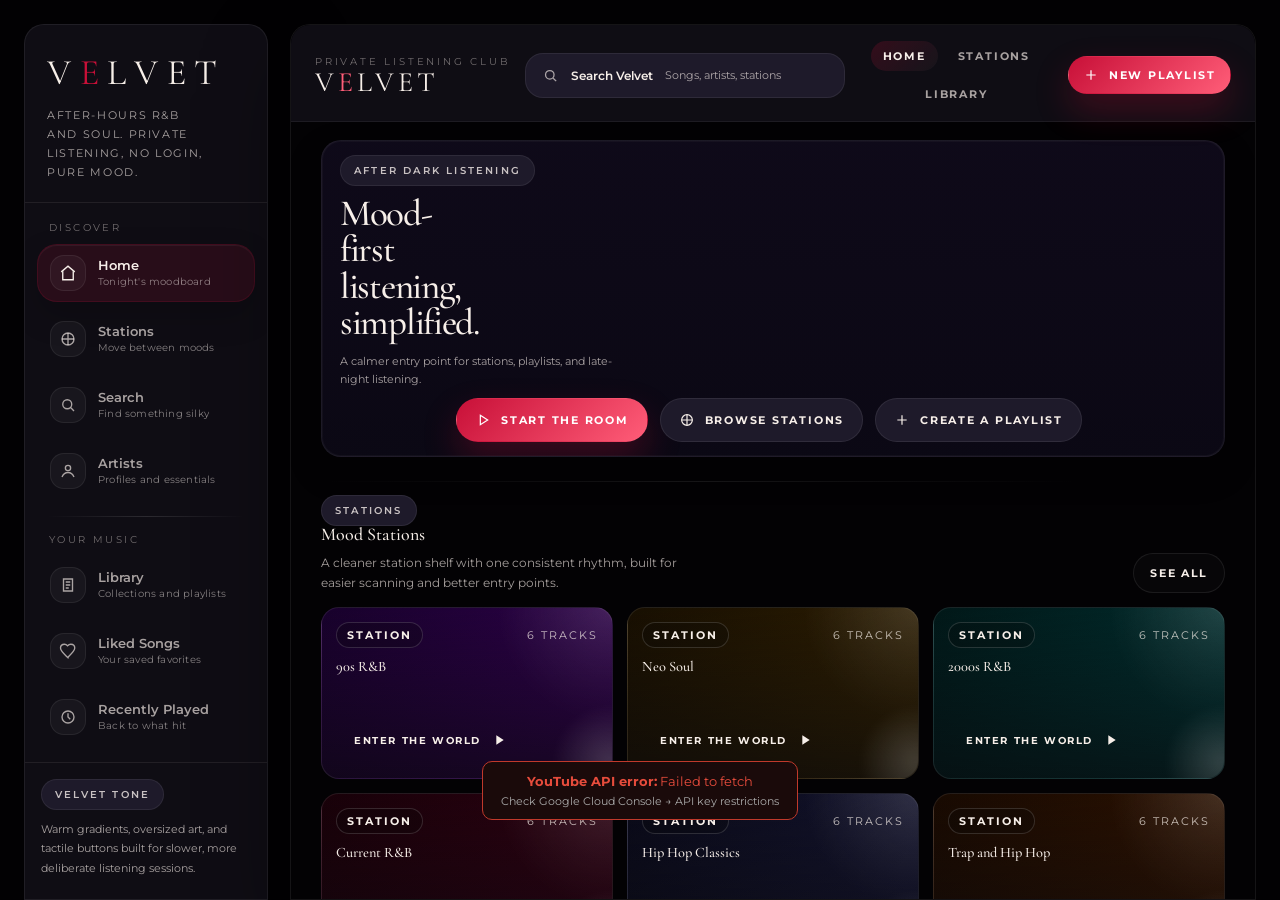
==== index.html @ 9f49ca26 "Update index.html" ====
<!DOCTYPE html>
<html lang="en">
<head>
<meta charset="UTF-8">
<meta name="viewport" content="width=device-width, initial-scale=1.0">
<title>Velvet — Private Listening Club</title>
<meta name="description" content="After-hours R&B and soul streaming. Curated stations, artist profiles, and a full player — no login required.">
<link href="https://fonts.googleapis.com/css2?family=Cormorant+Garamond:wght@400;500;600;700&family=Montserrat:wght@400;500;600;700&display=swap" rel="stylesheet">
<style>
:root{--bg:#060609;--bg2:#11121a;--panel:rgba(17,18,27,.92);--card:rgba(28,27,38,.92);--card2:rgba(255,255,255,.04);--accent:#ff5e7f;--accent2:#ef315e;--warm:#ffb46c;--text:#faf2ee;--muted:rgba(250,242,238,.66);--line:rgba(250,242,238,.1);--line2:rgba(250,242,238,.06);--tint:rgba(255,94,127,.14);--shadow:0 24px 80px rgba(0,0,0,.34);--glow:0 24px 70px rgba(239,49,94,.18)}
*{box-sizing:border-box;margin:0;padding:0}html,body{height:100%}button,input{font:inherit}
body{min-height:100vh;overflow:hidden;background:radial-gradient(circle at left top,rgba(255,94,127,.18),transparent 26%),radial-gradient(circle at 82% 2%,rgba(255,180,108,.16),transparent 24%),linear-gradient(180deg,#060609 0%,#0b0c12 55%,#07070a 100%);color:var(--text);font-family:"Montserrat",sans-serif;display:flex;flex-direction:column}
body:before{content:"";position:fixed;inset:0;pointer-events:none;background:linear-gradient(120deg,rgba(255,255,255,.015),transparent 35%),radial-gradient(circle at 20% 30%,rgba(255,255,255,.035),transparent 35%);opacity:.7}
.shell{display:flex;flex:1;min-height:0;gap:18px;padding:18px 18px 0}
.sidebar,.main{border:1px solid var(--line);box-shadow:var(--shadow);backdrop-filter:blur(20px)}
.sidebar{width:284px;min-width:284px;border-radius:28px 28px 0 0;background:linear-gradient(180deg,rgba(18,18,28,.96),rgba(10,10,16,.9));display:flex;flex-direction:column;overflow:hidden}
.brand{padding:26px 24px 20px;border-bottom:1px solid var(--line)}.brand-mark{font-family:"Cormorant Garamond",serif;font-size:38px;letter-spacing:.24em}.brand-mark span{color:var(--accent)}.brand-note{margin-top:12px;color:var(--muted);font-size:12px;line-height:1.7;max-width:21ch}
.nav{padding:18px 14px;overflow:auto;flex:1}.nav-group{margin-bottom:18px}.nav-label{padding:0 10px 10px;font-size:10px;color:var(--muted);letter-spacing:.22em;text-transform:uppercase}
.nav-item{display:flex;align-items:center;gap:12px;margin-bottom:8px;padding:10px 12px;border-radius:18px;cursor:pointer;color:var(--muted);border:1px solid transparent;transition:transform .18s ease,border-color .18s ease,background .18s ease,color .18s ease}
.nav-item:hover{color:var(--text);background:rgba(255,255,255,.03);border-color:var(--line2);transform:translateX(2px)}.nav-item.active{color:var(--text);background:linear-gradient(135deg,rgba(255,94,127,.18),rgba(255,180,108,.08));border-color:rgba(255,94,127,.2);box-shadow:inset 0 0 0 1px rgba(255,94,127,.08)}
.nav-icon{width:38px;height:38px;border-radius:14px;display:grid;place-items:center;background:rgba(255,255,255,.035);border:1px solid var(--line2);flex-shrink:0}.nav-icon svg{width:18px;height:18px;stroke:currentColor;stroke-width:1.8;fill:none}.nav-copy{display:flex;flex-direction:column;gap:2px;min-width:0}.nav-copy strong{font-size:13px;font-weight:500}.nav-copy small{font-size:10px;color:rgba(250,242,238,.5);white-space:nowrap;overflow:hidden;text-overflow:ellipsis}
.divider{height:1px;margin:14px 10px;background:linear-gradient(90deg,transparent,var(--line),transparent)}
.playlist-stack{display:flex;flex-direction:column;gap:8px}.playlist-item{display:flex;align-items:center;justify-content:space-between;gap:10px;padding:12px 14px;border-radius:18px;background:rgba(255,255,255,.028);border:1px solid transparent;color:var(--muted);cursor:pointer;transition:transform .18s ease,border-color .18s ease,background .18s ease,color .18s ease}
.playlist-item:hover,.playlist-item.active{color:var(--text);border-color:var(--line);background:rgba(255,255,255,.045);transform:translateY(-1px)}.playlist-meta{min-width:0}.playlist-meta b{display:block;font-size:12px;font-weight:500;white-space:nowrap;overflow:hidden;text-overflow:ellipsis}.playlist-meta span{font-size:10px;color:rgba(250,242,238,.5)}.playlist-count{min-width:30px;height:30px;padding:0 10px;border-radius:999px;display:grid;place-items:center;font-size:11px;background:rgba(255,255,255,.05);border:1px solid var(--line2)}
.playlist-empty{padding:14px;border-radius:18px;background:rgba(255,255,255,.025);border:1px dashed var(--line);color:var(--muted);font-size:12px;line-height:1.6}.new-playlist{width:100%;margin-top:10px;justify-content:center}.sidebar-foot{padding:16px 18px 22px;border-top:1px solid var(--line)}.sidebar-foot p{margin-top:10px;color:var(--muted);font-size:11px;line-height:1.7}
.main{flex:1;min-width:0;overflow:auto;border-radius:28px 28px 0 0;background:linear-gradient(180deg,rgba(14,14,21,.94),rgba(8,8,13,.88))}
.app-topbar{position:sticky;top:0;z-index:10;display:flex;justify-content:space-between;align-items:flex-start;gap:18px;padding:24px 28px 10px;background:linear-gradient(180deg,rgba(8,8,12,.95) 62%,rgba(8,8,12,0));backdrop-filter:blur(22px)}.topbar-info{display:flex;flex-direction:column;gap:10px}.topbar-info h2{font-size:18px;font-weight:500;letter-spacing:-.02em}.topbar-actions{display:flex;align-items:center;gap:10px;flex-wrap:wrap}
.topbar-pill,.hero-eyebrow,.panel-label,.section-kicker,.spotlight-label{display:inline-flex;align-items:center;gap:8px;width:max-content;padding:7px 12px;border-radius:999px;font-size:10px;font-weight:600;letter-spacing:.18em;text-transform:uppercase;color:rgba(250,242,238,.78);background:rgba(255,255,255,.04);border:1px solid var(--line2)}
.content{padding:8px 28px 180px}.page{display:none}.page.active{display:block}
.hero{position:relative;overflow:hidden;min-height:340px;display:grid;grid-template-columns:minmax(0,1.35fr) minmax(280px,.85fr);gap:24px;padding:34px;border-radius:34px;border:1px solid var(--line);background:radial-gradient(circle at left top,rgba(255,114,147,.24),transparent 34%),radial-gradient(circle at 82% 16%,rgba(255,180,108,.22),transparent 24%),linear-gradient(135deg,#120910 0%,#1a0c19 36%,#11121b 100%);box-shadow:var(--shadow),var(--glow)}
.hero:after{content:"";position:absolute;inset:0;background:linear-gradient(135deg,rgba(255,255,255,.02),transparent 42%),repeating-linear-gradient(135deg,rgba(255,255,255,.018),rgba(255,255,255,.018) 1px,transparent 1px,transparent 18px);opacity:.4;pointer-events:none}.hero-copy,.hero-spotlight{position:relative;z-index:1}.hero-copy{display:flex;flex-direction:column;justify-content:flex-end;gap:18px}.hero h1{font-family:"Cormorant Garamond",serif;font-size:clamp(3.25rem,7vw,5.1rem);line-height:.94;font-weight:500;letter-spacing:-.04em}.hero p{max-width:52ch;font-size:15px;line-height:1.8;color:var(--muted)}
.hero-actions,.row,.panel-actions,.quick-searches{display:flex;gap:12px;flex-wrap:wrap}.hero-meta{display:flex;gap:12px;flex-wrap:wrap}.hero-stat{min-width:134px;padding:14px 16px;border-radius:20px;background:rgba(255,255,255,.05);border:1px solid rgba(255,255,255,.08)}.hero-stat strong{display:block;font-size:28px;line-height:1;font-weight:600}.hero-stat span{display:block;margin-top:6px;font-size:11px;color:var(--muted);text-transform:uppercase;letter-spacing:.12em}
.hero-spotlight{align-self:end;justify-self:end;width:100%;max-width:340px;padding:22px;border-radius:26px;background:linear-gradient(180deg,rgba(14,14,21,.85),rgba(18,18,25,.62));border:1px solid rgba(255,255,255,.08);box-shadow:0 16px 40px rgba(0,0,0,.28)}.spotlight-title{margin-top:14px;font-family:"Cormorant Garamond",serif;font-size:34px;line-height:1.02}.hero-spotlight p{margin-top:12px;font-size:13px;line-height:1.8}.spotlight-tags{display:flex;flex-wrap:wrap;gap:8px;margin:18px 0 20px}.spotlight-tags span{padding:8px 12px;border-radius:999px;font-size:11px;background:rgba(255,255,255,.055);border:1px solid var(--line2)}
.hero-secondary{width:100%;border:none;border-radius:18px;padding:14px 16px;color:var(--text);background:linear-gradient(135deg,rgba(255,94,127,.18),rgba(255,180,108,.12));border:1px solid rgba(255,94,127,.18);cursor:pointer;font-weight:500;transition:transform .18s ease,border-color .18s ease}.hero-secondary:hover{transform:translateY(-1px);border-color:rgba(255,94,127,.32)}
.btn{display:inline-flex;align-items:center;justify-content:center;gap:10px;padding:12px 18px;border-radius:999px;border:1px solid transparent;cursor:pointer;font-size:12px;font-weight:600;letter-spacing:.01em;transition:transform .18s ease,box-shadow .18s ease,border-color .18s ease,background .18s ease}.btn svg{width:16px;height:16px;stroke:currentColor;stroke-width:1.8;fill:none}.btn:hover{transform:translateY(-1px)}.btn.red{color:#fff;background:linear-gradient(135deg,var(--accent),var(--accent2));box-shadow:0 16px 36px rgba(239,49,94,.22)}.btn.ghost{color:var(--text);background:rgba(255,255,255,.035);border-color:var(--line)}.btn.subtle{color:var(--text);background:linear-gradient(135deg,rgba(255,255,255,.05),rgba(255,255,255,.02));border-color:var(--line2)}.btn.compact{padding:10px 14px}
.section{margin-top:34px}.section-head{display:flex;justify-content:space-between;align-items:flex-end;gap:12px;margin-bottom:16px}.section-title,.feature-panel h2{font-family:"Cormorant Garamond",serif;font-size:40px;line-height:.96;font-weight:500}.section-link{display:inline-flex;align-items:center;gap:8px;padding:10px 14px;border-radius:999px;border:1px solid var(--line);color:var(--text);cursor:pointer;font-size:11px;text-transform:uppercase;letter-spacing:.15em;background:rgba(255,255,255,.03);transition:transform .18s ease,border-color .18s ease}.section-link:hover{transform:translateY(-1px);border-color:rgba(255,94,127,.24)}
.feature-panel{display:flex;align-items:flex-end;justify-content:space-between;gap:20px;padding:24px 26px;border-radius:28px;border:1px solid var(--line);background:linear-gradient(180deg,rgba(255,255,255,.038),rgba(255,255,255,.018));margin-bottom:18px}.feature-panel p{margin-top:8px;color:var(--muted);font-size:14px;line-height:1.7;max-width:52ch}.feature-panel.tight{padding:20px 22px}
.station-grid{display:grid;grid-template-columns:repeat(auto-fill,minmax(190px,1fr));gap:14px}.station-card{position:relative;min-height:170px;padding:18px;border-radius:24px;border:1px solid rgba(255,255,255,.08);overflow:hidden;cursor:pointer;box-shadow:0 18px 40px rgba(0,0,0,.2);transition:transform .22s ease,box-shadow .22s ease,border-color .22s ease}.station-card:hover{transform:translateY(-4px);box-shadow:0 24px 46px rgba(0,0,0,.28);border-color:rgba(255,255,255,.18)}.station-card:after{content:"";position:absolute;inset:auto -20% -26% auto;width:120px;height:120px;border-radius:50%;background:radial-gradient(circle,rgba(255,255,255,.18),transparent 68%);filter:blur(4px)}.station-badge{display:inline-flex;align-items:center;padding:7px 10px;border-radius:999px;background:rgba(10,10,14,.26);border:1px solid rgba(255,255,255,.15);font-size:10px;font-weight:600;letter-spacing:.14em;text-transform:uppercase}.station-card h4{margin-top:18px;font-family:"Cormorant Garamond",serif;font-size:34px;line-height:.92;font-weight:500;max-width:7ch}.station-card p{margin-top:12px;font-size:12px;line-height:1.7;color:rgba(255,255,255,.76);max-width:19ch}.station-play{position:absolute;left:18px;bottom:16px;display:inline-flex;align-items:center;gap:8px;font-size:11px;letter-spacing:.12em;text-transform:uppercase}.station-play svg{width:14px;height:14px;fill:currentColor}
.cards{display:grid;grid-template-columns:repeat(auto-fill,minmax(190px,1fr));gap:14px}.card{overflow:hidden;border-radius:24px;border:1px solid var(--line);background:linear-gradient(180deg,rgba(255,255,255,.03),rgba(255,255,255,.015));cursor:pointer;transition:transform .2s ease,border-color .2s ease,box-shadow .2s ease}.card:hover{transform:translateY(-4px);border-color:rgba(255,94,127,.24);box-shadow:0 20px 42px rgba(0,0,0,.24)}.card-media{position:relative;aspect-ratio:1;overflow:hidden;background:#000}.card-media:after{content:"";position:absolute;inset:0;background:linear-gradient(180deg,transparent 30%,rgba(0,0,0,.42) 100%)}.card img{width:100%;height:100%;object-fit:cover;transform:scale(1.01)}.card-pin{position:absolute;top:12px;left:12px;z-index:1;padding:7px 10px;border-radius:999px;font-size:10px;font-weight:600;letter-spacing:.14em;text-transform:uppercase;background:rgba(10,10,14,.48);border:1px solid rgba(255,255,255,.12)}.card .meta{padding:14px 14px 16px}.card .meta b{display:block;font-size:14px;font-weight:500;white-space:nowrap;overflow:hidden;text-overflow:ellipsis}.card .meta span{display:block;margin-top:6px;color:var(--muted);font-size:11px}
.song-list{display:flex;flex-direction:column;gap:8px}.song-row{display:grid;grid-template-columns:44px 54px minmax(0,1fr) auto 42px 42px;gap:12px;align-items:center;padding:12px 14px;border-radius:22px;cursor:pointer;border:1px solid transparent;background:rgba(255,255,255,.025);transition:transform .18s ease,border-color .18s ease,background .18s ease}.song-row:hover{transform:translateY(-1px);border-color:var(--line);background:rgba(255,255,255,.045)}.song-row.playing{border-color:rgba(255,94,127,.22);background:linear-gradient(135deg,rgba(255,94,127,.12),rgba(255,255,255,.028))}
.song-num{width:44px;height:44px;border-radius:14px;display:grid;place-items:center;font-size:12px;color:var(--muted);background:rgba(255,255,255,.035);border:1px solid var(--line2)}.song-row.playing .song-num{color:var(--accent)}.song-thumb{width:54px;height:54px;border-radius:16px;object-fit:cover;background:#000;box-shadow:0 12px 26px rgba(0,0,0,.22)}.song-main{min-width:0}.song-title{font-size:14px;font-weight:500;white-space:nowrap;overflow:hidden;text-overflow:ellipsis}.song-row.playing .song-title{color:#fff}.song-artist{margin-top:5px;font-size:11px;color:var(--muted);white-space:nowrap;overflow:hidden;text-overflow:ellipsis}.song-dur{min-width:66px;padding:8px 12px;border-radius:999px;text-align:center;font-size:11px;color:var(--muted);background:rgba(255,255,255,.032);border:1px solid var(--line2)}
.song-heart,.song-add{width:42px;height:42px;display:grid;place-items:center;border-radius:14px;border:1px solid var(--line2);background:rgba(255,255,255,.035);color:var(--muted);cursor:pointer;transition:transform .18s ease,color .18s ease,border-color .18s ease,background .18s ease}.song-heart:hover,.song-add:hover{transform:translateY(-1px);color:var(--text);border-color:var(--line)}.song-heart svg,.song-add svg{width:16px;height:16px;stroke:currentColor;stroke-width:1.8;fill:none}.song-heart.liked{color:var(--accent);background:rgba(255,94,127,.12);border-color:rgba(255,94,127,.18)}
.artist-link,.meta-link{padding:0;border:none;background:none;color:inherit;font:inherit;cursor:pointer;transition:color .18s ease,opacity .18s ease}.artist-link:hover,.meta-link:hover{color:var(--text)}.song-artist .artist-link{font-size:11px;color:var(--muted)}.song-artist .artist-link:hover{text-decoration:underline}.exp-artist .artist-link,.nmeta .artist-link{color:var(--muted)}
.results-stack{display:flex;flex-direction:column;gap:22px;margin-top:18px}.result-block{display:flex;flex-direction:column;gap:14px}.result-head{display:flex;align-items:flex-end;justify-content:space-between;gap:12px}.result-head h3{font-family:"Cormorant Garamond",serif;font-size:32px;line-height:.95;font-weight:500}.result-head span{color:var(--muted);font-size:12px;line-height:1.6}.search-summary{margin-top:16px}
.artist-grid{display:grid;grid-template-columns:repeat(auto-fill,minmax(220px,1fr));gap:14px}.artist-card{position:relative;overflow:hidden;min-height:238px;padding:18px;border-radius:26px;border:1px solid var(--line);background:radial-gradient(circle at top right,rgba(255,180,108,.14),transparent 28%),linear-gradient(160deg,rgba(255,94,127,.14),rgba(255,255,255,.03));cursor:pointer;transition:transform .22s ease,border-color .22s ease,box-shadow .22s ease}.artist-card:hover{transform:translateY(-4px);border-color:rgba(255,94,127,.22);box-shadow:0 24px 50px rgba(0,0,0,.26)}.artist-card:after{content:"";position:absolute;right:-18px;bottom:-22px;width:138px;height:138px;border-radius:50%;background:radial-gradient(circle,rgba(255,255,255,.16),transparent 70%);opacity:.7}
.artist-avatar{width:64px;height:64px;border-radius:20px;display:grid;place-items:center;border:1px solid rgba(255,255,255,.12);background:rgba(7,7,11,.26);box-shadow:0 14px 30px rgba(0,0,0,.22);font-family:"Cormorant Garamond",serif;font-size:30px;letter-spacing:.04em}.artist-card h3{position:relative;z-index:1;margin-top:18px;font-family:"Cormorant Garamond",serif;font-size:34px;line-height:.92;font-weight:500;max-width:8ch}.artist-card p{position:relative;z-index:1;margin-top:12px;font-size:13px;line-height:1.7;color:rgba(250,242,238,.78)}.artist-tags,.artist-highlights,.artist-stats{position:relative;z-index:1;display:flex;flex-wrap:wrap;gap:8px}
.artist-tags{margin-top:14px}.artist-tags span,.artist-highlights span{padding:8px 11px;border-radius:999px;font-size:10px;letter-spacing:.12em;text-transform:uppercase;background:rgba(255,255,255,.05);border:1px solid var(--line2);color:rgba(250,242,238,.8)}.artist-stats{margin-top:18px}.artist-stat{min-width:74px;padding:11px 12px;border-radius:18px;background:rgba(255,255,255,.045);border:1px solid var(--line2)}.artist-stat strong{display:block;font-size:18px;line-height:1}.artist-stat span{display:block;margin-top:5px;font-size:10px;color:var(--muted);letter-spacing:.12em;text-transform:uppercase}
.artist-hero{position:relative;overflow:hidden;padding:30px;border-radius:32px;border:1px solid var(--line);background:radial-gradient(circle at left top,rgba(255,94,127,.2),transparent 28%),radial-gradient(circle at 84% 18%,rgba(255,180,108,.2),transparent 24%),linear-gradient(140deg,rgba(255,255,255,.04),rgba(255,255,255,.018))}.artist-shell{position:relative;z-index:1;display:grid;grid-template-columns:126px minmax(0,1fr);gap:24px;align-items:center}.artist-monogram{width:126px;height:126px;border-radius:34px;display:grid;place-items:center;border:1px solid rgba(255,255,255,.12);background:rgba(9,9,13,.28);box-shadow:0 22px 44px rgba(0,0,0,.26);font-family:"Cormorant Garamond",serif;font-size:58px;letter-spacing:.06em}.artist-copy h2{font-family:"Cormorant Garamond",serif;font-size:clamp(3rem,6vw,4.6rem);line-height:.92;font-weight:500}.artist-copy p{margin-top:12px;max-width:62ch;color:var(--muted);font-size:14px;line-height:1.8}.artist-actions{display:flex;gap:12px;flex-wrap:wrap;margin-top:18px}.artist-highlights{margin-top:18px}
.search-shell{display:flex;align-items:center;gap:12px;padding:12px;border-radius:22px;border:1px solid var(--line);background:rgba(255,255,255,.03)}.search-shell svg{width:18px;height:18px;stroke:var(--muted);stroke-width:1.8;fill:none;flex-shrink:0}.search-shell input{flex:1;min-width:0;border:none;outline:none;background:transparent;color:var(--text);font-size:14px}.search-shell input::placeholder{color:rgba(250,242,238,.42)}.quick-chip{padding:10px 14px;border-radius:999px;border:1px solid var(--line2);background:rgba(255,255,255,.04);color:var(--text);cursor:pointer;font-size:11px}
.empty-state{padding:18px;border-radius:22px;border:1px dashed var(--line);background:rgba(255,255,255,.022);color:var(--muted);font-size:13px;line-height:1.7}.spinner{width:28px;height:28px;border:2px solid var(--line);border-top-color:var(--accent);border-radius:50%;animation:spin .8s linear infinite;margin:34px auto}@keyframes spin{to{transform:rotate(360deg)}}
.now{height:108px;margin:0 18px 18px;padding:0 18px;display:none;align-items:center;gap:18px;border-radius:28px;border:1px solid var(--line);background:rgba(10,10,16,.94);box-shadow:0 18px 50px rgba(0,0,0,.26);backdrop-filter:blur(24px)}.now.visible{display:flex}.now-left{display:flex;align-items:center;gap:14px;min-width:0}.nart{width:64px;height:64px;border-radius:20px;overflow:hidden;cursor:pointer;border:1px solid var(--line);flex-shrink:0}.nart img{width:100%;height:100%;object-fit:cover}
.nmeta{min-width:0;max-width:240px}.track-label{display:block;margin-bottom:6px;font-size:10px;letter-spacing:.18em;text-transform:uppercase;color:rgba(250,242,238,.48)}.nmeta b{display:block;font-size:15px;font-weight:500;white-space:nowrap;overflow:hidden;text-overflow:ellipsis}.nmeta span:last-child{display:block;margin-top:5px;color:var(--muted);font-size:12px;white-space:nowrap;overflow:hidden;text-overflow:ellipsis}
.ctrl{border:none;background:none;color:var(--muted);cursor:pointer}.ctrl.on{color:var(--accent)}.icon-pill{width:44px;height:44px;display:grid;place-items:center;border-radius:16px;border:1px solid var(--line2);background:rgba(255,255,255,.035);transition:transform .18s ease,border-color .18s ease,color .18s ease,background .18s ease}.chip-btn{display:inline-flex;align-items:center;gap:10px;padding:12px 14px;border-radius:16px;border:1px solid var(--line2);background:rgba(255,255,255,.035);transition:transform .18s ease,border-color .18s ease,color .18s ease,background .18s ease}
.chip-btn svg,.icon-pill svg,.volume-shell svg,.exp-chip svg,.exp-top button svg,.qhead button svg{width:16px;height:16px;stroke:currentColor;stroke-width:1.8;fill:none}.icon-pill:hover,.chip-btn:hover,.exp-chip:hover,.exp-top button:hover,.qhead button:hover{transform:translateY(-1px);color:var(--text);border-color:var(--line)}.chip-btn.on,.exp-chip.on{color:var(--accent);background:rgba(255,94,127,.12);border-color:rgba(255,94,127,.18)}
.play{min-width:122px;height:52px;display:inline-flex;align-items:center;justify-content:center;gap:10px;padding:0 18px;border-radius:999px;border:none;cursor:pointer;color:#09090c;background:linear-gradient(135deg,#fff1e9,#ffffff);font-weight:600;box-shadow:0 14px 28px rgba(255,255,255,.12)}.play svg,.exp-play svg{width:16px;height:16px;fill:currentColor;stroke:none}
.center{flex:1;display:flex;flex-direction:column;align-items:center;gap:8px;min-width:0}.ctrls{display:flex;align-items:center;gap:10px}.progress{display:flex;align-items:center;gap:10px;width:100%;max-width:520px}.time{width:38px;text-align:center;font-size:10px;color:var(--muted)}.track{flex:1;height:6px;border-radius:999px;background:rgba(255,255,255,.1);cursor:pointer;overflow:hidden}.fill{height:100%;width:0;border-radius:inherit;background:linear-gradient(90deg,var(--accent),var(--warm))}
.right{display:flex;align-items:center;gap:10px}.volume-shell{display:flex;align-items:center;gap:10px;padding:12px 14px;border-radius:16px;border:1px solid var(--line2);background:rgba(255,255,255,.03)}.volume{width:92px;accent-color:var(--accent)}
.expanded{position:fixed;inset:0;z-index:60;transform:translateY(100%);transition:transform .35s ease;display:flex;align-items:center;justify-content:center;padding:24px;background:rgba(6,6,9,.9);backdrop-filter:blur(24px)}.expanded.open{transform:translateY(0)}.expbg{position:absolute;inset:0;opacity:.14;filter:blur(80px) saturate(1.4);background-size:cover;background-position:center}.exp-shell{position:relative;z-index:1;width:min(100%,880px)}
.exp-top{display:flex;justify-content:space-between;gap:10px;margin-bottom:14px}.exp-top button,.qhead button{display:inline-flex;align-items:center;gap:8px;padding:12px 14px;border-radius:16px;border:1px solid var(--line2);background:rgba(255,255,255,.03);color:var(--muted);cursor:pointer}.exp-surface{display:grid;grid-template-columns:minmax(220px,320px) minmax(0,1fr);gap:28px;align-items:center;padding:28px;border-radius:32px;border:1px solid var(--line);background:linear-gradient(180deg,rgba(18,18,26,.92),rgba(10,10,16,.9));box-shadow:var(--shadow)}
.exp-art{aspect-ratio:1;width:100%;border-radius:28px;overflow:hidden;box-shadow:0 22px 56px rgba(0,0,0,.3),0 0 36px rgba(239,49,94,.2)}.exp-art img{width:100%;height:100%;object-fit:cover}.exp-copy{display:flex;flex-direction:column;gap:16px}.exp-title{font-family:"Cormorant Garamond",serif;font-size:clamp(3rem,6vw,4.8rem);line-height:.92;font-weight:500}.exp-artist{font-size:14px;color:var(--muted)}
.exp-chip{width:max-content;display:inline-flex;align-items:center;gap:10px;padding:12px 14px;border-radius:16px;color:var(--muted);background:rgba(255,255,255,.04);border:1px solid var(--line2);cursor:pointer}.exp-row{display:flex;align-items:center;gap:12px;flex-wrap:wrap}.exp-play{min-width:132px;height:56px;display:inline-flex;align-items:center;justify-content:center;gap:10px;padding:0 18px;border:none;border-radius:999px;background:linear-gradient(135deg,var(--accent),var(--accent2));color:#fff;cursor:pointer;box-shadow:0 18px 34px rgba(239,49,94,.22)}.exp-volume{display:flex;align-items:center;gap:14px;margin-top:6px;color:var(--muted)}.exp-volume input{flex:1;accent-color:var(--accent)}
.qpanel{position:fixed;right:18px;top:18px;bottom:126px;width:320px;z-index:55;display:flex;flex-direction:column;border-radius:28px;border:1px solid var(--line);background:rgba(14,14,21,.95);box-shadow:var(--shadow);backdrop-filter:blur(20px);transform:translateX(calc(100% + 24px));transition:transform .3s ease;overflow:hidden}.qpanel.open{transform:translateX(0)}.qhead{padding:18px;border-bottom:1px solid var(--line);display:flex;align-items:center;justify-content:space-between;gap:12px}.qhead b{display:block;font-size:20px}.qlist{flex:1;overflow:auto;padding:8px}
.qitem{display:flex;align-items:center;gap:10px;padding:10px;border-radius:18px;cursor:pointer;transition:background .18s ease,transform .18s ease}.qitem:hover{background:rgba(255,255,255,.04);transform:translateY(-1px)}.qitem.now{background:rgba(255,94,127,.14)}.qitem img{width:46px;height:46px;border-radius:14px;object-fit:cover}.qmeta{min-width:0;flex:1}.qmeta b{display:block;font-size:12px;font-weight:500;white-space:nowrap;overflow:hidden;text-overflow:ellipsis}.qmeta span{display:block;margin-top:5px;font-size:11px;color:var(--muted);white-space:nowrap;overflow:hidden;text-overflow:ellipsis}
.modal-wrap{position:fixed;inset:0;z-index:70;display:none;align-items:center;justify-content:center;padding:20px;background:rgba(0,0,0,.72);backdrop-filter:blur(16px)}.modal-wrap.open{display:flex}.modal{width:min(420px,100%);padding:22px;border-radius:26px;border:1px solid var(--line);background:linear-gradient(180deg,rgba(18,18,28,.96),rgba(11,11,17,.92));box-shadow:var(--shadow)}.modal h3{font-family:"Cormorant Garamond",serif;font-size:34px;font-weight:500}.modal p{margin-top:8px;color:var(--muted);font-size:13px;line-height:1.7}.modal input{width:100%;margin-top:14px;padding:14px 16px;border-radius:18px;border:1px solid var(--line);background:rgba(255,255,255,.035);color:var(--text);outline:none}.modal input::placeholder{color:rgba(250,242,238,.4)}.modal .list{max-height:220px;overflow:auto;margin:16px 0 0;display:flex;flex-direction:column;gap:8px}
.pli{display:flex;align-items:center;justify-content:space-between;gap:10px;padding:12px 14px;border-radius:18px;border:1px solid var(--line2);background:rgba(255,255,255,.03);cursor:pointer;font-size:12px;transition:transform .18s ease,border-color .18s ease,background .18s ease}.pli:hover{transform:translateY(-1px);border-color:var(--line);background:rgba(255,255,255,.045)}.flex-end{display:flex;justify-content:flex-end;gap:10px;margin-top:14px;flex-wrap:wrap}
.toast{position:fixed;left:50%;bottom:120px;transform:translateX(-50%);padding:12px 16px;border-radius:999px;border:1px solid var(--line);background:rgba(16,16,24,.94);box-shadow:0 18px 34px rgba(0,0,0,.28);font-size:12px;opacity:0;transition:opacity .2s ease,transform .2s ease;z-index:90}.toast.show{opacity:1;transform:translateX(-50%) translateY(-2px)}
#yt-wrap{position:fixed;left:-9999px;top:0;width:480px;height:270px}
@media (max-width:1180px){.shell{padding:12px 12px 0;gap:12px}.sidebar{width:248px;min-width:248px}.hero{grid-template-columns:1fr}.hero-spotlight{max-width:none;justify-self:stretch}.now{height:auto;flex-wrap:wrap;padding:16px 18px}.center{order:3;width:100%}}
@media (max-width:860px){body{overflow:auto}.shell{flex-direction:column}.sidebar,.main{border-radius:24px}.sidebar{width:auto;min-width:0}.brand-note,.sidebar-foot,.divider{display:none}.nav{padding:14px}.nav-group{margin-bottom:14px}.app-topbar{padding:18px 18px 8px;flex-direction:column}.content{padding:8px 18px 160px}.hero,.feature-panel,.exp-surface,.artist-hero{padding:22px}.section-title,.feature-panel h2{font-size:34px}.cards,.station-grid,.artist-grid{grid-template-columns:repeat(2,minmax(0,1fr))}.artist-shell{grid-template-columns:1fr}.song-row{grid-template-columns:44px 54px minmax(0,1fr) 42px 42px}.song-dur{display:none}.now-left{width:100%}.right{width:100%;justify-content:space-between}.volume-shell{flex:1}.qpanel{right:12px;left:12px;top:auto;width:auto;bottom:122px}}
@media (max-width:640px){.cards,.station-grid,.artist-grid{grid-template-columns:1fr}.hero h1{font-size:3.3rem}.hero-meta{display:grid;grid-template-columns:repeat(3,minmax(0,1fr))}.hero-stat{min-width:0}.song-row{grid-template-columns:44px 54px minmax(0,1fr);grid-template-areas:"num thumb main" "num thumb actions";align-items:start}.song-num{grid-area:num}.song-thumb{grid-area:thumb}.song-main{grid-area:main}.song-heart,.song-add{margin-top:8px}.song-heart{grid-area:actions;justify-self:start}.song-add{grid-area:actions;justify-self:start;margin-left:50px}.exp-surface{grid-template-columns:1fr}.exp-title{font-size:3.2rem}.artist-copy h2{font-size:3.2rem}.topbar-actions,.hero-actions,.quick-searches,.panel-actions,.row,.exp-row,.artist-actions{width:100%}.topbar-actions .btn,.hero-actions .btn,.panel-actions .btn,.row .btn,.quick-chip,.artist-actions .btn{flex:1}}
</style>
<style id="velvet-luxury-core">
:root{
  --bg:#040405;
  --bg2:#0c0a0f;
  --panel:rgba(12,12,16,.86);
  --card:rgba(18,17,24,.9);
  --card2:rgba(255,255,255,.05);
  --accent:#c81038;
  --accent2:#ff5d78;
  --warm:#efb377;
  --text:#f7efe9;
  --muted:rgba(247,239,233,.66);
  --line:rgba(247,239,233,.08);
  --line2:rgba(247,239,233,.05);
  --shadow:0 34px 90px rgba(0,0,0,.42);
  --glow:0 26px 72px rgba(200,16,56,.18);
}

body{
  font-family:"Montserrat",sans-serif;
  background:
    radial-gradient(circle at 12% 8%,rgba(255,93,120,.16),transparent 20%),
    radial-gradient(circle at 86% 0%,rgba(239,179,119,.14),transparent 18%),
    radial-gradient(circle at 50% 120%,rgba(132,18,38,.18),transparent 28%),
    linear-gradient(180deg,#040405 0%,#0b0910 56%,#040405 100%);
}

body:after{
  content:"";
  position:fixed;
  inset:0;
  pointer-events:none;
  background:
    radial-gradient(circle at center,transparent 58%,rgba(0,0,0,.42) 100%),
    repeating-linear-gradient(135deg,rgba(255,255,255,.01),rgba(255,255,255,.01) 1px,transparent 1px,transparent 24px);
  opacity:.22;
}

button,input{font:inherit}

button:focus-visible,
input:focus-visible,
.artist-link:focus-visible,
.top-link:focus-visible{
  outline:none;
  box-shadow:0 0 0 1px rgba(255,255,255,.16),0 0 0 4px rgba(200,16,56,.24);
}

.shell{gap:22px;padding:24px 24px 0}

.sidebar,.main{
  position:relative;
  border-color:var(--line);
  box-shadow:var(--shadow);
  backdrop-filter:blur(28px);
}

.sidebar:before,.main:before{
  content:"";
  position:absolute;
  inset:1px;
  border-radius:inherit;
  pointer-events:none;
  background:linear-gradient(180deg,rgba(255,255,255,.035),transparent 22%);
  opacity:.7;
}

.sidebar{
  width:244px;
  min-width:244px;
  border-radius:20px 20px 0 0;
  background:linear-gradient(180deg,rgba(15,14,19,.96),rgba(7,7,10,.94));
}

.brand{padding:26px 22px 20px}
.brand-mark{font-size:36px;letter-spacing:.24em}
.brand-note{
  max-width:24ch;
  font-size:10px;
  line-height:1.72;
  letter-spacing:.15em;
  text-transform:uppercase;
}

.nav{padding:18px 12px}
.nav-group{margin-bottom:16px}
.nav-label{padding:0 12px 10px;letter-spacing:.24em;color:rgba(247,239,233,.42)}

.nav-item{
  padding:10px 12px;
  border-radius:20px;
  transition:transform .22s ease,border-color .22s ease,background .22s ease,color .22s ease,box-shadow .22s ease;
}

.nav-item:hover{
  background:rgba(255,255,255,.03);
  border-color:var(--line);
  transform:translateX(3px);
}

.nav-item.active{
  background:linear-gradient(135deg,rgba(200,16,56,.18),rgba(255,255,255,.03));
  border-color:rgba(255,255,255,.1);
  box-shadow:inset 0 1px 0 rgba(255,255,255,.05),0 14px 32px rgba(0,0,0,.18);
}

.nav-icon{
  width:36px;
  height:36px;
  border-radius:14px;
  background:rgba(255,255,255,.04);
  border-color:rgba(255,255,255,.07);
}

.nav-copy strong{font-weight:600}
.nav-copy small{letter-spacing:.02em}
.divider{margin:16px 10px;background:linear-gradient(90deg,transparent,rgba(255,255,255,.12),transparent)}

.playlist-item{
  padding:11px 12px;
  border-radius:18px;
  border-color:rgba(255,255,255,.04);
  background:linear-gradient(180deg,rgba(255,255,255,.025),rgba(255,255,255,.012));
}

.playlist-item:hover,.playlist-item.active{
  background:linear-gradient(180deg,rgba(255,255,255,.05),rgba(255,255,255,.02));
  box-shadow:0 18px 34px rgba(0,0,0,.2);
  transform:translateY(-2px);
}

.playlist-meta span,
.playlist-empty,
.sidebar-foot p{line-height:1.8}

.playlist-count{
  min-width:34px;
  height:34px;
  background:rgba(255,255,255,.055);
  border-color:rgba(255,255,255,.08);
}

.sidebar-foot{padding:16px 16px 20px}

.main{
  border-radius:20px 20px 0 0;
  background:
    radial-gradient(circle at top right,rgba(255,93,120,.08),transparent 18%),
    linear-gradient(180deg,rgba(13,13,17,.96),rgba(6,6,9,.92));
}

.app-topbar{
  position:sticky;
  top:0;
  z-index:14;
  display:grid;
  grid-template-columns:minmax(210px,.88fr) minmax(340px,1.12fr) auto;
  gap:16px;
  align-items:center;
  padding:18px 30px 10px;
  background:linear-gradient(180deg,rgba(7,7,9,.94) 68%,rgba(7,7,9,0));
  backdrop-filter:blur(28px);
}

.app-topbar:after{
  content:"";
  position:absolute;
  inset:auto 34px 0;
  height:1px;
  background:linear-gradient(90deg,transparent,rgba(255,255,255,.1),transparent);
}

.topbar-brand{display:flex;flex-direction:column;gap:5px}
.topbar-brand-copy{display:flex;align-items:center;gap:12px;flex-wrap:wrap}
.topbar-overline{font-size:10px;letter-spacing:.28em;text-transform:uppercase;color:rgba(247,239,233,.42)}
.topbar-signature{font-family:"Cormorant Garamond",serif;font-size:30px;letter-spacing:.14em;line-height:.9}
.topbar-signature span{color:var(--accent2)}
.topbar-note{max-width:30ch;color:var(--muted);font-size:10px;line-height:1.65}

.topbar-center{display:flex;flex-direction:column;gap:12px}

.header-search{
  width:100%;
  display:flex;
  align-items:center;
  justify-content:flex-start;
  gap:12px;
  padding:13px 16px;
  border-radius:18px;
  border:1px solid rgba(255,255,255,.08);
  background:linear-gradient(180deg,rgba(255,255,255,.04),rgba(255,255,255,.022));
  color:var(--muted);
  cursor:pointer;
  transition:transform .22s ease,border-color .22s ease,background .22s ease,box-shadow .22s ease,color .22s ease;
}

.header-search svg{width:17px;height:17px;stroke:currentColor;stroke-width:1.8;fill:none}
.header-search strong{font-size:12px;font-weight:600;color:var(--text)}
.header-search span{font-size:11px;color:var(--muted)}

.header-search:hover{
  color:var(--text);
  border-color:rgba(255,255,255,.12);
  background:linear-gradient(180deg,rgba(255,255,255,.06),rgba(255,255,255,.03));
  box-shadow:0 18px 36px rgba(0,0,0,.2);
}

.topbar-links{display:flex;align-items:center;gap:8px;flex-wrap:wrap}

.top-link{
  display:inline-flex;
  align-items:center;
  justify-content:center;
  padding:8px 12px;
  border:none;
  border-radius:999px;
  background:transparent;
  color:var(--muted);
  font-size:11px;
  font-weight:700;
  letter-spacing:.16em;
  text-transform:uppercase;
  cursor:pointer;
  transition:transform .22s ease,border-color .22s ease,background .22s ease,color .22s ease;
}

.top-link:hover{color:var(--text);background:rgba(255,255,255,.035);transform:translateY(-1px)}
.top-link.active{color:var(--text);background:linear-gradient(135deg,rgba(200,16,56,.2),rgba(255,255,255,.03))}

.topbar-actions{justify-content:flex-end}

.topbar-pill,.hero-eyebrow,.panel-label,.section-kicker,.spotlight-label{
  padding:8px 13px;
  border-color:rgba(255,255,255,.09);
  background:linear-gradient(180deg,rgba(255,255,255,.06),rgba(255,255,255,.025));
  letter-spacing:.22em;
}

.content{width:min(100%,1400px);margin:0 auto;padding:18px 30px 172px}

.btn{
  min-height:42px;
  padding:10px 16px;
  border-radius:999px;
  font-size:10px;
  font-weight:700;
  letter-spacing:.16em;
  text-transform:uppercase;
  transition:transform .22s ease,box-shadow .22s ease,border-color .22s ease,background .22s ease,color .22s ease;
}

.btn:hover{transform:translateY(-2px)}
.btn.red{background:linear-gradient(135deg,var(--accent),var(--accent2));box-shadow:0 16px 34px rgba(200,16,56,.26)}
.btn.ghost{background:linear-gradient(180deg,rgba(255,255,255,.04),rgba(255,255,255,.018));border-color:rgba(255,255,255,.08)}
.btn.subtle{background:rgba(255,255,255,.02);border-color:rgba(255,255,255,.05)}
.btn.compact{min-height:38px;padding:8px 14px}

.hero{
  display:grid;
  grid-template-columns:minmax(220px,.78fr) minmax(0,1.08fr) minmax(270px,.84fr);
  gap:22px;
  align-items:stretch;
  min-height:460px;
  padding:26px;
  border-radius:34px;
  border-color:rgba(255,255,255,.08);
  background:
    radial-gradient(circle at 12% 8%,rgba(126,18,38,.28),transparent 26%),
    radial-gradient(circle at 84% 12%,rgba(164,53,42,.18),transparent 20%),
    linear-gradient(145deg,#0b0b0f 0%,#140b11 42%,#0d0d12 100%);
  box-shadow:var(--shadow),var(--glow);
}

.hero:before{
  content:"";
  position:absolute;
  inset:0;
  background:
    linear-gradient(135deg,rgba(255,255,255,.034),transparent 42%),
    repeating-linear-gradient(135deg,rgba(255,255,255,.018),rgba(255,255,255,.018) 1px,transparent 1px,transparent 24px);
  opacity:.2;
  pointer-events:none;
}

.hero-copy,.hero-stage,.hero-spotlight{position:relative;z-index:1}
.hero-copy{
  max-width:290px;
  align-self:center;
  justify-self:start;
  gap:14px;
  justify-content:center;
}

.hero-copy h1{
  max-width:7.8ch;
  font-size:clamp(2.4rem,3.5vw,3.8rem);
  line-height:.92;
  letter-spacing:-.035em;
}

.hero-copy p{max-width:31ch;font-size:12px;line-height:1.72}
.hero-actions,.row,.panel-actions,.quick-searches,.artist-actions{gap:12px}

.section{
  margin-top:44px;
  padding-top:14px;
  position:relative;
}

.section:before{
  content:"";
  position:absolute;
  top:0;
  left:0;
  right:0;
  height:1px;
  background:linear-gradient(90deg,transparent,rgba(255,255,255,.08),transparent 84%);
}

.section-head{margin-bottom:16px;gap:16px}
.section-title,.feature-panel h2{font-size:clamp(2.1rem,2.7vw,3.1rem);line-height:.95}
.section-deck{margin-top:10px;max-width:42ch;color:var(--muted);font-size:12px;line-height:1.74}

.section-link{
  padding:12px 16px;
  border-color:rgba(255,255,255,.08);
  background:rgba(255,255,255,.02);
  font-weight:700;
}

.feature-panel{
  position:relative;
  overflow:hidden;
  display:grid;
  grid-template-columns:minmax(0,1fr) auto;
  align-items:end;
  gap:16px;
  padding:14px 18px;
  margin-bottom:14px;
  border-radius:18px;
  border-color:rgba(255,255,255,.08);
  background:
    radial-gradient(circle at top right,rgba(255,93,120,.12),transparent 22%),
    linear-gradient(180deg,rgba(255,255,255,.04),rgba(255,255,255,.018));
  box-shadow:0 26px 56px rgba(0,0,0,.26);
}

.feature-panel:before{
  content:"";
  position:absolute;
  inset:0;
  background:
    linear-gradient(135deg,rgba(255,255,255,.05),transparent 36%),
    radial-gradient(circle at 88% 16%,rgba(255,196,140,.14),transparent 20%);
  pointer-events:none;
}

.feature-panel:after{
  content:"";
  position:absolute;
  left:24px;
  right:24px;
  bottom:0;
  height:1px;
  background:linear-gradient(90deg,transparent,rgba(255,255,255,.14),transparent);
  opacity:.7;
}

.feature-panel > div:first-child{position:relative;z-index:1;max-width:56ch}
.feature-panel.tight{padding:20px 22px}
.feature-panel p{font-size:12px;line-height:1.74}
</style>
<style id="velvet-luxury-components">
.panel-actions{
  position:relative;
  z-index:1;
  display:flex;
  flex-wrap:wrap;
  justify-content:flex-end;
  align-items:center;
  gap:12px;
}

.hero-copy h1,
.spotlight-title,
.section-title,
.feature-panel h2,
.station-card h4,
.artist-card h3,
.artist-copy h2,
.card .meta b{
  text-wrap:balance;
}

.hero{
  grid-template-columns:minmax(0,1.02fr) minmax(250px,.82fr);
  gap:16px;
  min-height:220px;
  padding:18px 20px;
  border-radius:20px;
}

.hero-copy{
  gap:14px;
  justify-content:center;
}

.hero-copy h1{
  max-width:8.8ch;
  font-size:clamp(2.55rem,3.65vw,3.65rem);
  line-height:.92;
}

.hero-copy p{
  max-width:40ch;
  font-size:12px;
  line-height:1.75;
}

.hero-actions{
  gap:10px;
}

.btn{
  padding:11px 16px;
  font-size:11px;
}

.hero-stage{
  position:relative;
  display:grid;
  grid-template-columns:minmax(0,1fr);
  grid-template-rows:minmax(248px,1fr) auto;
  gap:10px;
  align-content:stretch;
  min-width:0;
  padding:12px;
  border-radius:24px;
  border:1px solid rgba(255,255,255,.08);
  background:linear-gradient(180deg,rgba(255,255,255,.034),rgba(255,255,255,.015));
  box-shadow:0 24px 56px rgba(0,0,0,.26);
}

.hero-stage:before{
  content:"";
  position:absolute;
  inset:0;
  border-radius:inherit;
  background:linear-gradient(145deg,rgba(255,255,255,.04),transparent 55%);
  pointer-events:none;
}

.hero-cover{
  position:relative;
  overflow:hidden;
  min-height:100%;
  border-radius:20px;
  border:1px solid rgba(255,255,255,.08);
  box-shadow:0 22px 48px rgba(0,0,0,.28);
  background:rgba(0,0,0,.35);
}

.hero-cover img{width:100%;height:100%;object-fit:cover;transform:scale(1.03);filter:saturate(1.05) contrast(1.01)}
.hero-cover:after{content:"";position:absolute;inset:0;background:linear-gradient(180deg,rgba(0,0,0,.04),rgba(0,0,0,.14) 34%,rgba(0,0,0,.82) 100%)}
.hero-cover-note{display:none !important}
.hero-cover-meta{position:absolute;left:16px;right:16px;bottom:16px;z-index:1}
.hero-cover-meta span{display:block;color:rgba(247,239,233,.72);font-size:10px;letter-spacing:.24em;text-transform:uppercase}
.hero-cover-meta strong{display:block;margin-top:5px;font-family:"Cormorant Garamond",serif;font-size:1.3rem;line-height:.98;font-weight:500}

.hero-floating{
  display:grid;
  grid-template-columns:repeat(2,minmax(0,1fr));
  gap:10px;
}

.hero-float{
  position:relative;
  min-height:82px;
  padding:12px 12px 12px;
  border-radius:16px;
  border:1px solid rgba(255,255,255,.08);
  box-shadow:0 16px 30px rgba(0,0,0,.18);
  display:flex;
  flex-direction:column;
  justify-content:flex-end;
}

.hero-float:before{content:"";position:absolute;inset:0;border-radius:inherit;background:linear-gradient(160deg,rgba(255,255,255,.04),transparent 55%);pointer-events:none}
.hero-float strong{position:relative;display:block;font-family:"Cormorant Garamond",serif;font-size:1rem;line-height:1;font-weight:500}
.hero-float span{position:relative;display:block;max-width:15ch;margin-top:8px;color:var(--muted);font-size:9px;line-height:1.55}
.hero-float-a{background:radial-gradient(circle at top right,rgba(255,255,255,.12),transparent 34%),linear-gradient(150deg,rgba(200,16,56,.32),rgba(24,16,26,.94))}
.hero-float-b{background:radial-gradient(circle at top right,rgba(255,255,255,.11),transparent 34%),linear-gradient(150deg,rgba(239,179,119,.24),rgba(18,18,24,.92))}

.hero-spotlight{
  display:flex;
  flex-direction:column;
  justify-content:flex-start;
  gap:12px;
  min-width:0;
  padding:18px 18px 16px;
  border-radius:24px;
  border:1px solid rgba(255,255,255,.08);
  background:
    radial-gradient(circle at top right,rgba(111,24,41,.16),transparent 26%),
    linear-gradient(180deg,rgba(14,14,19,.84),rgba(11,11,15,.74));
  box-shadow:0 24px 56px rgba(0,0,0,.24);
}

.spotlight-title{margin-top:2px;max-width:11ch;font-size:clamp(1.42rem,1.75vw,1.82rem);line-height:1.02}
.hero-spotlight p{max-width:28ch;font-size:11px;line-height:1.7}
.hero-tracks{display:flex;flex-direction:column;gap:10px}
.hero-track{
  display:flex;
  flex-direction:column;
  align-items:flex-start;
  gap:5px;
  padding:11px 12px;
  border:none;
  border-radius:18px;
  background:linear-gradient(180deg,rgba(255,255,255,.045),rgba(255,255,255,.018));
  border:1px solid rgba(255,255,255,.06);
  color:var(--text);
  cursor:pointer;
  transition:transform .22s ease,border-color .22s ease,background .22s ease,box-shadow .22s ease;
}

.hero-track span{color:var(--muted);font-size:9px;letter-spacing:.13em;text-transform:uppercase}
.hero-track:hover{transform:translateY(-2px);border-color:rgba(255,255,255,.12);box-shadow:0 18px 34px rgba(0,0,0,.2)}

.hero-meta{display:grid;grid-template-columns:repeat(3,minmax(0,1fr));gap:8px}
.hero-stat{
  padding:10px 10px;
  border-radius:16px;
  border:1px solid rgba(255,255,255,.07);
  background:linear-gradient(180deg,rgba(255,255,255,.05),rgba(255,255,255,.02));
}

.hero-stat strong{font-family:"Cormorant Garamond",serif;font-size:1.4rem;line-height:.9;font-weight:500}
.hero-stat span{margin-top:5px;font-size:8px;letter-spacing:.16em;text-transform:uppercase}
.hero-secondary{
  width:100%;
  min-height:40px;
  padding:10px 14px;
  border-radius:14px;
  border:1px solid rgba(255,255,255,.08);
  background:linear-gradient(180deg,rgba(255,255,255,.04),rgba(255,255,255,.018));
  color:var(--text);
  cursor:pointer;
  font-size:9px;
  font-weight:700;
  letter-spacing:.16em;
  text-transform:uppercase;
  transition:transform .22s ease,border-color .22s ease,background .22s ease,box-shadow .22s ease;
}

.hero-secondary:hover{
  transform:translateY(-2px);
  border-color:rgba(255,255,255,.14);
  box-shadow:0 18px 34px rgba(0,0,0,.18);
}

.section{
  margin-top:18px;
}

.section-head{
  margin-bottom:14px;
}

.section-title,
.feature-panel h2{
  font-size:clamp(2rem,2.45vw,2.6rem);
}

.section-deck,
.feature-panel p{
  max-width:48ch;
  font-size:11px;
  line-height:1.68;
}

.station-grid,.artist-grid,.cards{grid-template-columns:repeat(12,minmax(0,1fr));gap:16px}

.station-card{
  position:relative;
  overflow:hidden;
  grid-column:span 4;
  min-height:148px;
  padding:14px;
  border-radius:16px;
  border:1px solid rgba(255,255,255,.08);
  background:
    linear-gradient(180deg,rgba(8,8,11,.12),rgba(8,8,11,.7)),
    radial-gradient(circle at top right,rgba(255,255,255,.14),transparent 34%),
    var(--station-gradient,linear-gradient(135deg,#1f1117,#321720));
  box-shadow:0 24px 60px rgba(0,0,0,.28);
  display:flex;
  flex-direction:column;
  justify-content:space-between;
  cursor:pointer;
  transition:transform .28s ease,box-shadow .28s ease,border-color .28s ease,filter .28s ease;
}

.station-card:before{content:"";position:absolute;inset:auto -12% -14% auto;width:170px;height:170px;border-radius:50%;background:radial-gradient(circle,rgba(255,255,255,.22),transparent 70%);opacity:.7;filter:blur(10px)}
.station-card:hover{transform:translateY(-6px);border-color:rgba(255,255,255,.16);box-shadow:0 34px 72px rgba(0,0,0,.32),0 20px 44px rgba(200,16,56,.14);filter:saturate(1.04)}
#homeStations .station-card:first-child{grid-column:span 7;min-height:200px}
#homeStations .station-card:nth-child(2){grid-column:span 5;min-height:172px}
#allStations .station-card:nth-child(6n+1){grid-column:span 7;min-height:260px}
#allStations .station-card:nth-child(6n+2){grid-column:span 5;min-height:260px}

.station-card__header,.artist-card__eyebrow{position:relative;z-index:1;display:flex;align-items:center;justify-content:space-between;gap:10px}
.station-badge,.artist-card__label{display:inline-flex;align-items:center;padding:8px 12px;border-radius:999px;border:1px solid rgba(255,255,255,.14);background:rgba(8,8,10,.26);font-size:10px;font-weight:700;letter-spacing:.18em;text-transform:uppercase}
.station-card__count,.artist-card__count{color:rgba(247,239,233,.76);font-size:10px;letter-spacing:.18em;text-transform:uppercase}
.station-card__body{position:relative;z-index:1}
.station-card h4{max-width:8ch;margin-top:12px;font-size:clamp(1.4rem,1.75vw,1.9rem);line-height:.92}
.station-card p{max-width:22ch;margin-top:10px;color:rgba(247,239,233,.78);font-size:11px;line-height:1.65}
.station-card__tags{position:relative;z-index:1;display:flex;flex-wrap:wrap;gap:8px;margin-top:18px}
.station-card__tags span,.artist-tags span,.artist-highlights span{display:inline-flex;align-items:center;padding:8px 11px;border-radius:999px;border:1px solid rgba(255,255,255,.09);background:rgba(255,255,255,.045);color:rgba(247,239,233,.78);font-size:10px;font-weight:600;letter-spacing:.16em;text-transform:uppercase}
.station-card__footer{position:relative;z-index:1;display:flex;align-items:center;justify-content:flex-start;margin-top:14px}
.station-play{display:inline-flex;align-items:center;gap:10px;font-size:10px;font-weight:700;letter-spacing:.16em;text-transform:uppercase}
.station-play svg{width:16px;height:16px;fill:currentColor}

.artist-card{
  position:relative;
  overflow:hidden;
  grid-column:span 4;
  min-height:180px;
  padding:14px;
  border-radius:16px;
  border:1px solid rgba(255,255,255,.08);
  background:
    linear-gradient(180deg,rgba(8,8,11,.08),rgba(8,8,11,.76)),
    radial-gradient(circle at top right,rgba(255,255,255,.14),transparent 32%),
    var(--artist-gradient,linear-gradient(135deg,#17121a,#43253c));
  box-shadow:0 24px 60px rgba(0,0,0,.28);
  display:flex;
  flex-direction:column;
  justify-content:space-between;
  cursor:pointer;
  transition:transform .28s ease,border-color .28s ease,box-shadow .28s ease;
}

.artist-card:before{content:"";position:absolute;inset:0;background:linear-gradient(160deg,rgba(255,255,255,.04),transparent 58%);pointer-events:none}
.artist-card:hover{transform:translateY(-6px);border-color:rgba(255,255,255,.14);box-shadow:0 34px 72px rgba(0,0,0,.34),0 18px 36px rgba(200,16,56,.12)}
#homeArtists .artist-card:first-child{grid-column:span 5;min-height:200px}
#homeArtists .artist-card:nth-child(2){grid-column:span 3;min-height:200px}
#homeArtists .artist-card:nth-child(3),#homeArtists .artist-card:nth-child(4){grid-column:span 4}
#artistsGrid .artist-card:nth-child(5n+1){grid-column:span 5;min-height:300px}
#artistsGrid .artist-card:nth-child(5n+2){grid-column:span 3;min-height:300px}

.artist-card__portrait{position:relative;z-index:1;display:flex;align-items:center;justify-content:flex-start;margin-top:18px}
.artist-avatar{
  width:60px;
  height:60px;
  border-radius:18px;
  border:1px solid rgba(255,255,255,.14);
  background:rgba(7,7,10,.24);
  box-shadow:0 20px 40px rgba(0,0,0,.28);
  font-size:1.8rem;
  letter-spacing:.08em;
  transition:transform .28s ease,box-shadow .28s ease;
}

.artist-card:hover .artist-avatar{transform:translateY(-2px) scale(1.02);box-shadow:0 24px 46px rgba(0,0,0,.34),0 14px 28px rgba(255,255,255,.05)}
.artist-card__copy{position:relative;z-index:1;margin-top:14px}
.artist-card h3{max-width:9ch;font-size:clamp(1.6rem,2vw,2.2rem);line-height:.94}
.artist-card p{max-width:24ch;margin-top:10px;color:rgba(247,239,233,.78);font-size:11px;line-height:1.7}
.artist-card__footer{position:relative;z-index:1;margin-top:14px;display:flex;flex-direction:column;gap:10px}
.artist-tags,.artist-highlights,.artist-stats{display:flex;flex-wrap:wrap;gap:8px}
.artist-stats{gap:10px}
.artist-stat{min-width:74px;padding:10px 12px;border-radius:16px;border:1px solid rgba(255,255,255,.08);background:rgba(255,255,255,.05)}
.artist-stat strong{font-size:1.3rem;line-height:.9}
.artist-stat span{margin-top:6px;font-size:10px;letter-spacing:.16em;text-transform:uppercase}

.card{
  position:relative;
  overflow:hidden;
  grid-column:span 4;
  border-radius:22px;
  border:1px solid rgba(255,255,255,.08);
  background:linear-gradient(180deg,rgba(255,255,255,.035),rgba(255,255,255,.016));
  box-shadow:0 18px 38px rgba(0,0,0,.22);
}

.card:after{
  content:"";
  position:absolute;
  inset:0;
  background:linear-gradient(160deg,rgba(255,255,255,.05),transparent 54%);
  pointer-events:none;
}

.card:hover{transform:translateY(-6px);border-color:rgba(255,255,255,.14);box-shadow:0 24px 54px rgba(0,0,0,.28)}
#homeRecent .card:first-child{grid-column:span 6}
#homeRecent .card:nth-child(2),#homeRecent .card:nth-child(3){grid-column:span 3}
#libraryCards .card:first-child{grid-column:span 7;min-height:300px}
#libraryCards .card:nth-child(2){grid-column:span 5;min-height:300px}
#libraryCards .card:nth-child(n+3){grid-column:span 4}
.card-media{aspect-ratio:1}
.card-media img{transition:transform .4s ease,filter .4s ease}
.card:hover .card-media img{transform:scale(1.04);filter:saturate(1.05)}
.card-pin{top:16px;left:16px;padding:8px 12px;border-color:rgba(255,255,255,.14);background:rgba(7,7,10,.32);font-weight:700}
.card .meta{display:flex;flex-direction:column;gap:6px;padding:14px 14px 16px}
.card .meta b{font-size:1.28rem;line-height:.95}
.card .meta span{font-size:10px;line-height:1.55;text-transform:uppercase;letter-spacing:.12em}
.card-kicker{color:rgba(247,239,233,.56)}
.card-note{color:rgba(247,239,233,.74);font-size:11px;line-height:1.65}

.song-list{
  gap:10px;
}

#homeTopPicks{
  display:grid;
  grid-template-columns:repeat(2,minmax(0,1fr));
  gap:10px 12px;
}

.song-row{
  position:relative;
  grid-template-columns:40px 54px minmax(0,1fr) auto 38px 38px;
  gap:10px;
  padding:11px 12px;
  border-radius:20px;
  border:1px solid rgba(255,255,255,.08);
  background:linear-gradient(180deg,rgba(255,255,255,.035),rgba(255,255,255,.015));
  transition:transform .22s ease,border-color .22s ease,background .22s ease,box-shadow .22s ease;
}

.song-row:before{content:"";position:absolute;left:0;top:16px;bottom:16px;width:3px;border-radius:999px;background:linear-gradient(180deg,var(--accent2),transparent);opacity:0;transition:opacity .22s ease}
.song-row:hover{transform:translateY(-2px);border-color:rgba(255,255,255,.14);background:linear-gradient(180deg,rgba(255,255,255,.05),rgba(255,255,255,.02));box-shadow:0 18px 38px rgba(0,0,0,.2)}
.song-row.playing{border-color:rgba(255,255,255,.14);background:linear-gradient(135deg,rgba(200,16,56,.16),rgba(255,255,255,.02))}
.song-row.playing:before{opacity:1}
.song-num{width:40px;height:40px;border-radius:14px;border-color:rgba(255,255,255,.08);background:rgba(255,255,255,.04);font-size:10px;letter-spacing:.16em;text-transform:uppercase}
.song-thumb{width:54px;height:54px;border-radius:16px;box-shadow:0 14px 24px rgba(0,0,0,.24)}
.song-title{font-size:12px;font-weight:600}
.song-artist{margin-top:4px;font-size:10px;letter-spacing:.11em;text-transform:uppercase}
.song-dur{min-width:62px;padding:8px 10px;border-color:rgba(255,255,255,.08);background:rgba(255,255,255,.035);font-size:9px;letter-spacing:.14em;text-transform:uppercase}
.song-heart,.song-add{width:38px;height:38px;border-radius:12px;border-color:rgba(255,255,255,.08);background:rgba(255,255,255,.04)}
.song-heart:hover,.song-add:hover{transform:translateY(-2px);border-color:rgba(255,255,255,.14)}
.song-heart.liked{background:rgba(200,16,56,.14)}
.song-artist .artist-link{font-size:11px;letter-spacing:.12em;text-transform:uppercase}

.search-shell{
  display:grid;
  grid-template-columns:auto minmax(0,1fr) auto;
  align-items:center;
  gap:12px;
  padding:14px 16px;
  border-radius:22px;
  border-color:rgba(255,255,255,.08);
  background:
    radial-gradient(circle at top right,rgba(255,93,120,.08),transparent 24%),
    linear-gradient(180deg,rgba(255,255,255,.045),rgba(255,255,255,.02));
  box-shadow:0 18px 34px rgba(0,0,0,.18);
  transition:border-color .22s ease,box-shadow .22s ease,transform .22s ease;
}

.search-shell:focus-within{
  border-color:rgba(255,255,255,.14);
  box-shadow:0 22px 44px rgba(0,0,0,.24),0 0 0 1px rgba(255,255,255,.03);
  transform:translateY(-1px);
}

.search-shell svg{width:18px;height:18px;stroke:rgba(247,239,233,.72);stroke-width:1.8;fill:none}
.search-shell input{
  min-width:0;
  border:none;
  outline:none;
  background:transparent;
  color:var(--text);
  font-size:13px;
  letter-spacing:.02em;
}

.search-shell input::placeholder{color:rgba(247,239,233,.42)}
.quick-chip{font-size:9px;font-weight:700;letter-spacing:.15em;text-transform:uppercase}
.quick-chip:hover{transform:translateY(-2px);border-color:rgba(255,255,255,.14);box-shadow:0 18px 34px rgba(0,0,0,.18)}
.search-summary{
  margin-top:18px;
  padding:10px 16px;
  border-radius:999px;
  border:1px solid rgba(255,255,255,.08);
  background:linear-gradient(180deg,rgba(255,255,255,.05),rgba(255,255,255,.02));
}

.results-stack{gap:18px;margin-top:20px}
.result-block{
  position:relative;
  overflow:hidden;
  padding:20px;
  border-radius:24px;
  border:1px solid rgba(255,255,255,.08);
  background:linear-gradient(180deg,rgba(255,255,255,.034),rgba(255,255,255,.016));
  box-shadow:0 20px 46px rgba(0,0,0,.22);
}

.result-block:before{
  content:"";
  position:absolute;
  inset:0;
  background:linear-gradient(155deg,rgba(255,255,255,.04),transparent 54%);
  pointer-events:none;
}

.results-stack > .result-block:first-child{
  background:
    radial-gradient(circle at top right,rgba(255,93,120,.12),transparent 24%),
    linear-gradient(180deg,rgba(255,255,255,.04),rgba(255,255,255,.016));
}

.results-stack > .result-block:nth-child(2){
  background:
    radial-gradient(circle at top right,rgba(239,179,119,.11),transparent 24%),
    linear-gradient(180deg,rgba(255,255,255,.04),rgba(255,255,255,.016));
}

.result-head{position:relative;z-index:1;gap:16px}
.result-head h3{font-size:1.8rem;line-height:.96}
.result-head span{max-width:34ch;font-size:11px;line-height:1.6}

.artist-hero{
  position:relative;
  overflow:hidden;
  padding:24px;
  border-radius:30px;
  border-color:rgba(255,255,255,.08);
  background:
    radial-gradient(circle at 16% 0%,rgba(255,93,120,.18),transparent 24%),
    linear-gradient(155deg,rgba(255,255,255,.04),rgba(255,255,255,.016));
  box-shadow:0 24px 60px rgba(0,0,0,.28);
}

.artist-hero:before{
  content:"";
  position:absolute;
  inset:0;
  background:linear-gradient(145deg,rgba(255,255,255,.045),transparent 52%);
  pointer-events:none;
}

.artist-shell{grid-template-columns:128px minmax(0,1fr);gap:22px}
.artist-monogram{width:128px;height:128px;border-radius:34px;box-shadow:0 22px 48px rgba(0,0,0,.28);font-size:3.5rem;letter-spacing:.08em}
.artist-copy{position:relative;z-index:1}
.artist-pretitle{margin-top:16px;color:rgba(247,239,233,.62);font-size:11px;letter-spacing:.18em;text-transform:uppercase}
.artist-copy h2{font-size:clamp(2.4rem,4.4vw,3.8rem);line-height:.92}
.artist-copy p{margin-top:12px;font-size:12px;line-height:1.72}
.artist-metrics{display:flex;flex-wrap:wrap;gap:10px;margin-top:14px}
.artist-metric{
  min-width:118px;
  padding:12px 14px;
  border-radius:18px;
  border:1px solid rgba(255,255,255,.08);
  background:rgba(255,255,255,.045);
}

.artist-metric strong{display:block;font-family:"Cormorant Garamond",serif;font-size:1.55rem;line-height:.9;font-weight:500}
.artist-metric span{display:block;margin-top:6px;color:rgba(247,239,233,.72);font-size:9px;letter-spacing:.16em;text-transform:uppercase}
.artist-highlights{gap:10px}
#artistStations .station-card:first-child{grid-column:span 7;min-height:400px}
#artistStations .station-card:nth-child(2){grid-column:span 5;min-height:400px}

.now{margin:0 18px 18px;padding:12px 14px;border-radius:24px;border-color:rgba(255,255,255,.08);background:rgba(10,10,13,.92);box-shadow:0 34px 90px rgba(0,0,0,.42)}
.nart{width:58px;height:58px;border-radius:18px;border-color:rgba(255,255,255,.08)}
.track-label,.nmeta span:last-child,.time,.exp-volume,.qmeta span,.toast,.section-link,.quick-chip,.song-dur,.song-num{font-family:"Montserrat",sans-serif}
.chip-btn,.icon-pill,.exp-chip,.exp-top button,.qhead button{border-radius:18px;border-color:rgba(255,255,255,.08);background:rgba(255,255,255,.04)}
.chip-btn:hover,.icon-pill:hover,.exp-chip:hover,.exp-top button:hover,.qhead button:hover{transform:translateY(-2px);border-color:rgba(255,255,255,.14);box-shadow:0 18px 34px rgba(0,0,0,.18)}
.play{min-width:118px;height:46px;padding:0 16px;background:linear-gradient(135deg,#fff4ef,#f1d4c3);letter-spacing:.16em;text-transform:uppercase}
.expanded{background:rgba(4,4,6,.92);backdrop-filter:blur(30px)}
.exp-surface{padding:32px;border-radius:36px;border-color:rgba(255,255,255,.08);box-shadow:0 34px 90px rgba(0,0,0,.42)}
.exp-art{border-radius:30px;box-shadow:0 28px 60px rgba(0,0,0,.34),0 0 40px rgba(200,16,56,.18)}
.exp-title{font-size:clamp(3.4rem,6vw,5rem);line-height:.88}
.exp-artist{font-size:12px;letter-spacing:.16em;text-transform:uppercase}
.exp-play{min-width:136px;height:54px;padding:0 20px;letter-spacing:.16em;text-transform:uppercase;background:linear-gradient(135deg,var(--accent),var(--accent2));box-shadow:0 18px 36px rgba(200,16,56,.24)}
.qpanel{right:20px;top:20px;bottom:116px;width:300px;border-radius:28px;border-color:rgba(255,255,255,.08);background:rgba(11,11,15,.96);box-shadow:0 34px 90px rgba(0,0,0,.42)}
.qhead{padding:20px}
.qhead b{font-size:2rem;line-height:.92}
.qitem{padding:12px;border-radius:22px;border:1px solid transparent}
.qitem:hover{border-color:rgba(255,255,255,.08);transform:translateY(-2px)}
.qitem.now{border-color:rgba(255,255,255,.1)}
.modal-wrap{padding:24px;background:rgba(2,2,4,.78);backdrop-filter:blur(20px)}
.modal{width:min(440px,100%);padding:28px;border-radius:32px;border-color:rgba(255,255,255,.08);background:linear-gradient(180deg,rgba(18,18,24,.96),rgba(10,10,14,.94));box-shadow:0 34px 90px rgba(0,0,0,.42)}
.modal h3{font-size:2.6rem;line-height:.92}
.modal p{line-height:1.9}
.modal input{padding:15px 16px;border-radius:22px;border-color:rgba(255,255,255,.08);background:rgba(255,255,255,.04)}
.pli{padding:13px 14px;border-radius:20px;border-color:rgba(255,255,255,.08);background:rgba(255,255,255,.03)}
.pli:hover{transform:translateY(-2px);border-color:rgba(255,255,255,.14);background:rgba(255,255,255,.05)}
.toast{bottom:128px;padding:12px 18px;border-color:rgba(255,255,255,.08);background:rgba(16,16,22,.96);letter-spacing:.16em;text-transform:uppercase}

@media (max-width:1380px){
  .app-topbar{grid-template-columns:1fr;gap:18px}
  .topbar-actions{justify-content:flex-start}
  .hero{grid-template-columns:minmax(0,.95fr) minmax(0,1.05fr)}
  .hero-spotlight{grid-column:1/-1}
}

@media (max-width:1180px){
  .shell{padding:14px 14px 0;gap:14px}
  .sidebar{width:228px;min-width:228px}
  .content{padding:18px 26px 176px}
  .hero{grid-template-columns:1fr;min-height:auto}
  .hero-copy{max-width:none}
  .hero-copy h1{max-width:10ch}
  .hero-spotlight{max-width:none}
  .now{flex-wrap:wrap}
  .center{order:3;width:100%}
  #homeStations .station-card:first-child,#homeStations .station-card:nth-child(2),#allStations .station-card:nth-child(6n+1),#allStations .station-card:nth-child(6n+2),#artistStations .station-card:first-child,#artistStations .station-card:nth-child(2),#homeArtists .artist-card:first-child,#homeArtists .artist-card:nth-child(2),#artistsGrid .artist-card:nth-child(5n+1),#artistsGrid .artist-card:nth-child(5n+2),#homeRecent .card:first-child,#homeRecent .card:nth-child(2),#homeRecent .card:nth-child(3),#libraryCards .card:first-child,#libraryCards .card:nth-child(2){grid-column:span 6;min-height:auto}
}

@media (max-width:920px){
  .content{padding:14px 18px 168px}
  .app-topbar{padding:20px 18px 12px}
  .topbar-center{order:3}
  .hero,.feature-panel,.artist-hero,.exp-surface{padding:26px}
  .feature-panel{grid-template-columns:1fr}
  .hero-stage{grid-template-rows:minmax(320px,1fr) auto}
  .station-grid,.artist-grid,.cards{grid-template-columns:repeat(6,minmax(0,1fr))}
  .station-card,.artist-card,.card{grid-column:span 3}
  .artist-shell{grid-template-columns:1fr}
  #homeTopPicks{grid-template-columns:1fr}
}

@media (max-width:640px){
  .station-grid,.artist-grid,.cards{grid-template-columns:1fr}
  .search-shell{grid-template-columns:1fr}
  .station-card,.artist-card,.card,#homeStations .station-card:first-child,#homeStations .station-card:nth-child(2),#allStations .station-card:nth-child(6n+1),#allStations .station-card:nth-child(6n+2),#artistStations .station-card:first-child,#artistStations .station-card:nth-child(2),#homeArtists .artist-card:first-child,#homeArtists .artist-card:nth-child(2),#artistsGrid .artist-card:nth-child(5n+1),#artistsGrid .artist-card:nth-child(5n+2),#homeRecent .card:first-child,#homeRecent .card:nth-child(2),#homeRecent .card:nth-child(3),#libraryCards .card:first-child,#libraryCards .card:nth-child(2){grid-column:span 1}
  .hero-copy h1{font-size:3rem}
  .hero-meta{grid-template-columns:1fr}
  .hero-floating{grid-template-columns:1fr}
}
</style>
<style id="velvet-flat">
/* ═══════════════════════════════════════════════════════════
   VELVET FLAT — single authority override block
   ════════════════════════════════════════════════════════════ */

/* ── 1. Kill all decorative pseudo-elements ─────────────── */
body::before,body::after,
.sidebar::before,.main::before,
.hero::before,.hero::after,
.feature-panel::before,.feature-panel::after,
.station-card::before,
.artist-card::before,
.card::after,
.result-block::before,
.artist-hero::before{display:none}

/* ── 2. Three-level surface palette ─────────────────────── */
/* L0 body */
body{background:#030204}
/* L1 chrome: sidebar, topbar, now-playing, overlays */
.sidebar{backdrop-filter:none;background:#0f0d14;border-color:rgba(255,255,255,.07)}
.main{backdrop-filter:none;background:#030204;border-color:rgba(255,255,255,.07)}
.app-topbar{background:#0f0d14;backdrop-filter:none;border-bottom:1px solid rgba(255,255,255,.06)}
.app-topbar::after{display:none}
.now{backdrop-filter:none;background:#0f0d14;border-color:rgba(255,255,255,.07);box-shadow:none}
.qpanel{backdrop-filter:none;background:#0f0d14;box-shadow:none;border-color:rgba(255,255,255,.07)}
.modal-wrap{backdrop-filter:none;background:rgba(2,1,4,.94)}
.modal{background:#0f0d14;box-shadow:none;border-color:rgba(255,255,255,.07)}
.expanded{backdrop-filter:none;background:rgba(3,2,6,.97)}
.exp-surface{background:#0f0d14;box-shadow:none;border-color:rgba(255,255,255,.07)}
/* L2 content surfaces */
.feature-panel{background:#141020;box-shadow:none;border-color:rgba(255,255,255,.07)}
.station-card{box-shadow:none;border-color:rgba(255,255,255,.08)}
.artist-card{box-shadow:none;border-color:rgba(255,255,255,.08)}
.card{background:#141020;box-shadow:none;border-color:rgba(255,255,255,.08)}
.song-row{background:#141020;border-color:rgba(255,255,255,.06)}
.result-block{background:#141020;box-shadow:none;border-color:rgba(255,255,255,.07)}
.results-stack>.result-block:first-child,
.results-stack>.result-block:nth-child(2){background:#141020}
.artist-hero{box-shadow:none;border-color:rgba(255,255,255,.07)}
.playlist-item{background:#141020;border-color:rgba(255,255,255,.06)}
/* L3 interactive micro-surfaces */
.song-num,.song-heart,.song-add{background:#1e1a2a;border-color:rgba(255,255,255,.07)}
.btn.ghost{background:#1e1a2a;border-color:rgba(255,255,255,.08)}
.btn.subtle{background:#141020;border-color:rgba(255,255,255,.07)}
.icon-pill,.chip-btn,.exp-chip,.exp-top button,.qhead button{background:#1e1a2a;border-color:rgba(255,255,255,.07)}
.search-shell{background:#141020;border-color:rgba(255,255,255,.07);box-shadow:none}
.header-search{background:#1e1a2a;box-shadow:none;border-color:rgba(255,255,255,.07)}
.quick-chip{background:#1e1a2a;border-color:rgba(255,255,255,.07)}
.topbar-pill,.hero-eyebrow,.panel-label,.section-kicker,.spotlight-label{background:#1e1a2a;border-color:rgba(255,255,255,.07)}
.nav-item:hover{background:rgba(255,255,255,.03)}
.nav-item.active{background:rgba(200,16,56,.14);border-color:rgba(200,16,56,.16)}

/* ── 3. Hero — compact banner ────────────────────────────── */
.hero{
  display:flex;
  flex-direction:row;
  align-items:center;
  gap:20px;
  min-height:auto;
  padding:18px 20px;
  border-radius:14px;
  background:#141020;
  box-shadow:none;
  border:1px solid rgba(255,255,255,.07);
}
.hero-stage,.hero-spotlight{display:none}
.hero-copy{flex:1;max-width:none;gap:10px;justify-content:flex-start}
.hero-copy h1{font-size:clamp(1.15rem,1.75vw,1.6rem);max-width:none;line-height:1.18}
.hero-copy p{font-size:12px;line-height:1.65;display:block;max-width:52ch}
.hero-copy .hero-meta{display:none}

/* ── 4. Square thumbnails ───────────────────────────────── */
.card-media{aspect-ratio:1/1}

/* ── 5. Font floor — nothing rendered below 11px ─────────── */
.brand-note{font-size:11px}
.station-badge,.artist-card__label{font-size:11px;padding:5px 10px}
.station-card__count,.artist-card__count{font-size:11px}
.station-card__tags span,.artist-tags span,.artist-highlights span{font-size:11px;padding:5px 10px}
.song-num{font-size:11px}
.song-artist,.song-artist .artist-link{font-size:11px}
.song-dur{font-size:11px}
.song-title{font-size:13px}
.card .meta span{font-size:11px}
.card-kicker,.card-note{font-size:11px}
.section-deck,.feature-panel p{font-size:12px}
.artist-metric span,.artist-pretitle,.artist-stat span{font-size:11px}
.hero-stat span{font-size:11px}
.quick-chip{font-size:11px}

/* ── 6. Station cards ───────────────────────────────────── */
.station-card{min-height:148px;padding:14px}
.station-card h4{max-width:none;font-size:clamp(.9rem,1.1vw,1.05rem);margin-top:10px;line-height:1.25}
.station-card p,.station-card__tags{display:none}
.station-card__footer{margin-top:auto;padding-top:12px}

/* ── 7. Artist cards ────────────────────────────────────── */
.artist-card{min-height:160px;padding:14px}
.artist-card h3{max-width:none;font-size:clamp(.9rem,1.1vw,1.1rem);line-height:1.1}
.artist-card p{font-size:11px;line-height:1.55;margin-top:6px}
.artist-avatar{width:44px;height:44px;border-radius:12px;font-size:1.3rem}
.artist-stat strong{font-size:1rem}

/* ── 8. Section headers ─────────────────────────────────── */
.section-title,.feature-panel h2{font-size:clamp(1.1rem,1.4vw,1.4rem)}
.section{margin-top:24px}
.section-head{margin-bottom:14px}

/* ── 9. Uniform 4-col grids across every page ───────────── */
.station-grid,.artist-grid,.cards{gap:14px}
#homeStations .station-card:first-child,
#homeStations .station-card:nth-child(2){grid-column:span 4}
#homeArtists .artist-card:first-child,
#homeArtists .artist-card:nth-child(2){grid-column:span 4}
#homeRecent .card:first-child,
#homeRecent .card:nth-child(2),
#homeRecent .card:nth-child(3){grid-column:span 4}
#allStations .station-card:nth-child(6n+1),
#allStations .station-card:nth-child(6n+2){grid-column:span 4}
#artistsGrid .artist-card:nth-child(5n+1),
#artistsGrid .artist-card:nth-child(5n+2){grid-column:span 4}
#libraryCards .card:first-child,
#libraryCards .card:nth-child(2),
#libraryCards .card:nth-child(n+3){grid-column:span 4}
#artistStations .station-card:first-child,
#artistStations .station-card:nth-child(2){grid-column:span 4}

/* ── Artists page ────────────────────────────────────────── */
.artists-page-header{display:flex;flex-direction:column;gap:14px;padding-bottom:18px;border-bottom:1px solid rgba(255,255,255,.06);margin-bottom:4px}
.artists-alpha-bar{display:flex;flex-wrap:wrap;gap:6px}
.alpha-btn{padding:6px 12px;border-radius:8px;border:1px solid rgba(255,255,255,.07);background:#1e1a2a;color:rgba(247,239,233,.66);font-size:12px;font-weight:600;letter-spacing:.06em;cursor:pointer;transition:background .18s,border-color .18s,color .18s}
.alpha-btn:hover{background:#2a2540;border-color:rgba(255,255,255,.14);color:#f7efe9}
.alpha-btn.active{background:rgba(200,16,56,.18);border-color:rgba(200,16,56,.3);color:#f7efe9}

/* ── Search page ─────────────────────────────────────────── */
.search-bar-wrap{display:flex;flex-direction:column;gap:12px;margin-bottom:4px}
.quick-searches{display:flex;flex-wrap:wrap;gap:8px}
.search-section{margin-top:28px}
.search-section-head{margin-bottom:14px}
.search-meta{color:rgba(247,239,233,.5);font-size:12px;margin-top:16px;letter-spacing:.06em}
/* Card playing state */
.card-now-playing{position:absolute;inset:0;display:flex;align-items:center;justify-content:center;background:rgba(200,16,56,.3);border-radius:inherit}
.card-now-playing svg{width:28px;height:28px;fill:#fff;filter:drop-shadow(0 2px 8px rgba(0,0,0,.5))}
.card.playing{border-color:rgba(200,16,56,.4)!important}
</style>

<style id="velvet-home-refactor-final">
.app-topbar{
  grid-template-columns:auto minmax(320px,1fr) auto auto;
  align-items:center;
  gap:14px;
  padding:16px 24px 12px;
}
.topbar-brand--slim{gap:2px}
.topbar-brand--slim .topbar-signature{font-size:28px}
.topbar-center--slim{min-width:0}
.topbar-links--slim{justify-content:center}
.topbar-actions--slim .btn{min-width:154px}
.topbar-note{display:none}
.hero--refined{
  grid-template-columns:minmax(280px,.72fr) minmax(0,1.28fr);
  gap:18px;
  min-height:0;
  padding:20px;
  border-radius:22px;
}
.hero--refined .hero-copy{
  max-width:none;
  justify-content:center;
  padding-right:8px;
}
.hero--refined .hero-copy h1{
  max-width:10ch;
  font-size:clamp(2.3rem,3.5vw,3.35rem);
}
.hero-meta--compact{
  display:grid;
  grid-template-columns:repeat(3,minmax(0,1fr));
  gap:10px;
  margin-top:6px;
}
.hero-stage--refined{
  grid-template-rows:minmax(260px,1fr) auto;
  padding:12px;
  border-radius:22px;
}
.hero-stage-footer{
  display:grid;
  grid-template-columns:minmax(220px,.75fr) minmax(0,1.25fr) auto;
  gap:12px;
  align-items:stretch;
}
.hero-guide-copy{
  padding:12px 14px;
  border-radius:16px;
  border:1px solid rgba(255,255,255,.07);
  background:rgba(255,255,255,.03);
}
.hero-guide-copy .spotlight-title{
  margin-top:10px;
  max-width:12ch;
  font-size:1.5rem;
}
.hero-guide-copy p{
  margin-top:8px;
  font-size:11px;
  line-height:1.65;
  color:var(--muted);
}
.hero-tracks--inline{
  display:grid;
  grid-template-columns:repeat(3,minmax(0,1fr));
  gap:10px;
}
.hero-tracks--inline .hero-track{
  min-height:100%;
  justify-content:flex-end;
}
.hero-hidden-copy{display:none}
.hero--refined .hero-secondary{
  align-self:stretch;
  width:auto;
  min-width:178px;
  border-radius:16px;
}
.home-station-grid,
.home-recent-grid{
  grid-template-columns:repeat(12,minmax(0,1fr));
  gap:14px;
}
.home-station-grid .station-card,
.home-recent-grid .card{
  grid-column:span 4 !important;
  min-height:0 !important;
}
.home-station-grid .station-card{
  min-height:172px !important;
  border-radius:18px;
}
.song-list--home .song-row{
  grid-template-columns:44px 54px minmax(0,1fr) auto 42px 42px;
  border-radius:18px;
  padding:12px 14px;
}
.home-artists-hidden{display:none !important}

/* hero fix: restore refined stage and shrink footprint */
.hero--refined{
  grid-template-columns:minmax(300px,.82fr) minmax(360px,1.18fr);
  gap:14px;
  padding:16px 18px;
  border-radius:18px;
}
.hero--refined .hero-copy h1{
  max-width:8ch;
  font-size:clamp(1.9rem,2.9vw,2.7rem);
  line-height:.98;
}
.hero--refined .hero-copy p{
  max-width:42ch;
  font-size:11px;
}
.hero-stage--refined{
  display:grid !important;
  grid-template-rows:minmax(180px,1fr) auto;
  min-height:0;
  padding:10px;
  border-radius:18px;
}
.hero-cover{min-height:180px;border-radius:16px;}
.hero-stage-footer{grid-template-columns:minmax(180px,.72fr) minmax(0,1.28fr) auto;gap:10px;}
.hero-guide-copy{padding:10px 12px;border-radius:14px;}
.hero-guide-copy .spotlight-title{font-size:1.2rem;max-width:11ch;}
.hero-guide-copy p{font-size:10px;line-height:1.55;}
.hero-tracks--inline .hero-track{padding:9px 10px;border-radius:14px;}
.hero-tracks--inline .hero-track strong{font-size:11px;line-height:1.3;}
.hero-tracks--inline .hero-track span{font-size:8px;}
.hero--refined .hero-secondary{min-width:148px;min-height:38px;font-size:8px;padding:8px 12px;}
@media (max-width:1180px){
  .app-topbar{grid-template-columns:1fr 1fr;grid-template-areas:'brand actions' 'search search' 'links links';}
  .topbar-brand--slim{grid-area:brand}
  .topbar-center--slim{grid-area:search}
  .topbar-links--slim{grid-area:links;justify-content:flex-start}
  .topbar-actions--slim{grid-area:actions;justify-content:flex-end}
  .hero--refined{grid-template-columns:1fr;padding:16px}
  .hero-stage-footer{grid-template-columns:1fr}
  .hero-stage--refined{grid-template-rows:minmax(220px,1fr) auto}
  .hero-tracks--inline{grid-template-columns:1fr 1fr 1fr}
}
@media (max-width:860px){
  .app-topbar{grid-template-columns:1fr;grid-template-areas:'brand' 'search' 'links' 'actions';padding:16px 18px 10px}
  .topbar-actions--slim .btn{width:100%}
  .hero--refined{padding:14px}
  .home-station-grid,.home-recent-grid{grid-template-columns:repeat(2,minmax(0,1fr))}
  .home-station-grid .station-card,.home-recent-grid .card{grid-column:auto !important}
  .hero-tracks--inline{grid-template-columns:1fr}
}
@media (max-width:640px){
  .hero--refined .hero-copy h1{font-size:2.5rem}
  .hero-meta--compact{grid-template-columns:1fr}
  .home-station-grid,.home-recent-grid{grid-template-columns:1fr}
}
/* ===== LIBRARY PAGE TIGHTENING ===== */

#page-library .feature-panel.tight{
  padding:18px 22px;
}

#page-library .feature-panel.tight > div:first-child{
  display:flex;
  flex-direction:column;
  gap:10px;
}

#page-library .panel-label{
  margin-bottom:2px;
}

#page-library .feature-panel.tight h2{
  margin:0;
  line-height:1;
}

#page-library .feature-panel.tight p{
  margin-top:2px;
  max-width:44ch;
}

#page-library #libraryCards{
  grid-template-columns:repeat(3,minmax(0,1fr));
  gap:14px;
}

#page-library #libraryCards .card{
  grid-column:span 1 !important;
  border-radius:18px;
}

#page-library #libraryCards .card-media{
  aspect-ratio:1 / 0.78;
}

#page-library #libraryCards .meta{
  padding:12px 12px 14px;
}

#page-library #libraryCards .meta b{
  font-size:13px;
}

#page-library #libraryCards .meta span{
  font-size:10px;
}

@media (max-width:980px){
  #page-library #libraryCards{
    grid-template-columns:repeat(2,minmax(0,1fr));
  }

  #page-library #libraryCards .card{
    grid-column:span 1 !important;
  }
}

@media (max-width:640px){
  #page-library #libraryCards{
    grid-template-columns:1fr;
  }

  #page-library #libraryCards .card{
    grid-column:span 1 !important;
  }

  #page-library .feature-panel.tight > div:first-child{
    gap:8px;
  }
}
</style>

</head>
<body>
<div id="yt-wrap"></div>
<div class="shell">
  <aside class="sidebar">
    <div class="brand">
      <div class="brand-mark">V<span>E</span>LVET</div>
      <div class="brand-note">After-hours R&amp;B and soul. Private listening, no login, pure mood.</div>
    </div>
    <div class="nav">
      <div class="nav-group">
        <div class="nav-label">Discover</div>
        <div class="nav-item active" data-page="home" onclick="showPage('home')"><span class="nav-icon"><svg viewBox="0 0 24 24"><path d="M3 10.5 12 3l9 7.5"/><path d="M5 9.5V21h14V9.5"/></svg></span><span class="nav-copy"><strong>Home</strong><small>Tonight's moodboard</small></span></div>
        <div class="nav-item" data-page="genres" onclick="showPage('genres')"><span class="nav-icon"><svg viewBox="0 0 24 24"><circle cx="12" cy="12" r="8"/><path d="M12 4v16M4 12h16"/></svg></span><span class="nav-copy"><strong>Stations</strong><small>Move between moods</small></span></div>
        <div class="nav-item" data-page="search" onclick="showPage('search');focusSearch()"><span class="nav-icon"><svg viewBox="0 0 24 24"><circle cx="11" cy="11" r="6"/><path d="m20 20-4.2-4.2"/></svg></span><span class="nav-copy"><strong>Search</strong><small>Find something silky</small></span></div>
        <div class="nav-item" data-page="artists" onclick="showPage('artists')"><span class="nav-icon"><svg viewBox="0 0 24 24"><circle cx="12" cy="8" r="3.5"/><path d="M4 20c1.6-3.8 5-6 8-6s6.4 2.2 8 6"/></svg></span><span class="nav-copy"><strong>Artists</strong><small>Profiles and essentials</small></span></div>
      </div>
      <div class="divider"></div>
      <div class="nav-group">
        <div class="nav-label">Your Music</div>
        <div class="nav-item" data-page="library" onclick="showPage('library')"><span class="nav-icon"><svg viewBox="0 0 24 24"><path d="M6 4h12v16H6z"/><path d="M9 8h6M9 12h6M9 16h4"/></svg></span><span class="nav-copy"><strong>Library</strong><small>Collections and playlists</small></span></div>
        <div class="nav-item" data-page="liked" onclick="showPage('liked')"><span class="nav-icon"><svg viewBox="0 0 24 24"><path d="m12 21-1.4-1.3C5.4 14.9 2 11.8 2 8.1 2 5 4.4 3 7.2 3c1.6 0 3.2.8 4.2 2.1C12.6 3.8 14.2 3 15.8 3 18.6 3 21 5 21 8.1c0 3.7-3.4 6.8-8.6 11.6L12 21z"/></svg></span><span class="nav-copy"><strong>Liked Songs</strong><small>Your saved favorites</small></span></div>
        <div class="nav-item" data-page="recent" onclick="showPage('recent')"><span class="nav-icon"><svg viewBox="0 0 24 24"><path d="M12 7v5l3 3"/><circle cx="12" cy="12" r="8"/></svg></span><span class="nav-copy"><strong>Recently Played</strong><small>Back to what hit</small></span></div>
      </div>
      <div class="divider"></div>
      <div class="nav-group">
        <div class="nav-label">Playlists</div>
        <div id="sidebarPlaylists" class="playlist-stack"></div>
        <button class="new-playlist btn ghost" onclick="openCreatePlaylist()"><svg viewBox="0 0 24 24"><path d="M12 5v14M5 12h14"/></svg><span>New Playlist</span></button>
      </div>
    </div>
    <div class="sidebar-foot">
      <span class="topbar-pill">Velvet tone</span>
      <p>Warm gradients, oversized art, and tactile buttons built for slower, more deliberate listening sessions.</p>
    </div>
  </aside>
  <main class="main">
    <div class="app-topbar">
      <div class="topbar-brand topbar-brand--slim">
        <span class="topbar-overline">Private Listening Club</span>
        <div class="topbar-signature">V<span>E</span>LVET</div>
      </div>
      <div class="topbar-center topbar-center--slim">
        <button class="header-search" onclick="showPage('search');focusSearch()"><svg viewBox="0 0 24 24"><circle cx="11" cy="11" r="6"/><path d="m20 20-4.2-4.2"/></svg><strong>Search Velvet</strong><span>Songs, artists, stations</span></button>
      </div>
      <div class="topbar-links topbar-links--slim">
        <button class="top-link active" data-page="home" onclick="showPage('home')">Home</button>
        <button class="top-link" data-page="genres" onclick="showPage('genres')">Stations</button>
        <button class="top-link" data-page="library" onclick="showPage('library')">Library</button>
      </div>
      <div class="topbar-actions topbar-actions--slim">
        <button class="btn red compact" onclick="openCreatePlaylist()"><svg viewBox="0 0 24 24"><path d="M12 5v14M5 12h14"/></svg><span>New Playlist</span></button>
      </div>
    </div>

    <div id="page-home" class="page active"><div class="content">
      <div class="hero hero--refined hero--buttons-only">
        <div class="hero-copy">
  <span class="hero-eyebrow">After Dark Listening</span>
  <h1>Mood-first listening, simplified.</h1>
  <p>A calmer entry point for stations, playlists, and late-night listening.</p>
          <div class="hero-actions hero-actions--banner">
            <button class="btn red" onclick="playStationByIndex(0)"><svg viewBox="0 0 24 24"><path d="m8 5 11 7-11 7z"/></svg><span>Start the room</span></button>
            <button class="btn ghost" onclick="showPage('genres')"><svg viewBox="0 0 24 24"><circle cx="12" cy="12" r="8"/><path d="M12 4v16M4 12h16"/></svg><span>Browse stations</span></button>
            <button class="btn ghost" onclick="openCreatePlaylist()"><svg viewBox="0 0 24 24"><path d="M12 5v14M5 12h14"/></svg><span>Create a playlist</span></button>
          </div>
        </div>
        <div class="hero-data-ghost" aria-hidden="true" hidden>
          <div class="hero-meta hero-meta--compact">
            <div class="hero-stat"><strong id="heroPlaylistCount">0</strong><span>Playlists</span></div>
            <div class="hero-stat"><strong id="heroLikedCount">0</strong><span>Liked</span></div>
            <div class="hero-stat"><strong id="heroRecentCount">0</strong><span>Recent</span></div>
          </div>
          <div class="hero-stage hero-stage--refined">
            <div class="hero-cover">
              <img id="heroCoverImage" src="https://img.youtube.com/vi/FrLequ6dUdM/hqdefault.jpg" alt="Velvet lead artwork">
              <div id="heroCoverNote" class="hero-cover-note"></div>
              <div class="hero-cover-meta"><span id="heroCoverLabel">Lead world</span><strong id="heroCoverTitle">Midnight Entry Point</strong></div>
            </div>
            <div class="hero-stage-footer">
              <div class="hero-guide-copy">
                <span id="heroGuideLabel" class="spotlight-label">Listening Guide</span>
                <div id="heroGuideTitle" class="spotlight-title">Start warm, then let the room deepen.</div>
                <p id="heroGuideCopy">Begin with glossy 90s R&amp;B, drift into softer neo soul, and keep a few patient slow-burn cuts close for later.</p>
              </div>
              <div id="heroTrackButtons" class="hero-tracks hero-tracks--inline"></div>
              <button id="heroStationButton" class="hero-secondary" onclick="openStation(0)">Open Featured Station</button>
            </div>
            <div class="hero-hidden-copy">
              <span id="heroLaneOneTitle">First lane</span>
              <span id="heroLaneOneCopy">Warm choruses, glossy hooks, and an opening that stays measured.</span>
              <span id="heroLaneTwoTitle">Later lane</span>
              <span id="heroLaneTwoCopy">Neo soul edges and softer stations once the room settles in.</span>
            </div>
          </div>
        </div>
      </div>
      <section class="section"><div class="section-head"><div><div class="section-kicker">Stations</div><div class="section-title">Mood Stations</div><p class="section-deck">A cleaner station shelf with one consistent rhythm, built for easier scanning and better entry points.</p></div><div class="section-link" onclick="showPage('genres')">See all</div></div><div id="homeStations" class="station-grid home-station-grid"></div></section>
      <section class="section"><div class="section-head"><div><div class="section-kicker">For tonight</div><div class="section-title">Top Picks</div><p class="section-deck">A simple, tighter listening list that keeps the homepage active without turning it into another shelf wall.</p></div></div><div id="homeTopPicks" class="song-list song-list--home"></div></section>
      <section class="section"><div class="section-head"><div><div class="section-kicker">Back to it</div><div class="section-title">Recently Played</div><p class="section-deck">The fastest path back into what already matched your mood.</p></div></div><div id="homeRecent" class="cards home-recent-grid"></div></section>
      <div id="homeArtists" class="artist-grid home-artists-hidden" hidden></div>
    </div></div>

    <div id="page-genres" class="page"><div class="content"><div class="feature-panel"><div><div class="panel-label">All stations</div><h2>Genre Stations</h2><p>Move between moods without losing the room. Each station opens into a cleaner, richer listening view.</p></div></div><div id="allStations" class="station-grid"></div></div></div>

    <div id="page-station" class="page"><div class="content"><div class="feature-panel"><div><div class="panel-label">Station view</div><h2 id="stationTitle">Station</h2><p id="stationSub">Live station stream</p></div><div class="panel-actions"><button class="btn red" onclick="playCurrentStation()"><svg viewBox="0 0 24 24"><path d="m8 5 11 7-11 7z"/></svg><span>Play Station</span></button><button class="btn ghost" onclick="shuffleCurrentStation()"><svg viewBox="0 0 24 24"><path d="M4 7h3l3 4 4-6 6 12h-4"/><path d="m17 7 3 3-3 3"/></svg><span>Shuffle</span></button></div></div><div id="stationLoading"></div><div id="stationSongs" class="song-list"></div></div></div>

    <div id="page-search" class="page"><div class="content"><div class="search-bar-wrap"><div class="search-shell"><svg viewBox="0 0 24 24"><circle cx="11" cy="11" r="6"/><path d="m20 20-4.2-4.2"/></svg><input id="searchInput" placeholder="Artists, tracks, moods…" onkeydown="if(event.key==='Enter'){doSearch()}"><button class="btn red" onclick="doSearch()"><svg viewBox="0 0 24 24"><path d="m8 5 11 7-11 7z"/></svg><span>Search</span></button></div><div class="quick-searches"><button class="quick-chip" onclick="runQuickSearch('neo soul essentials')">Neo Soul</button><button class="quick-chip" onclick="runQuickSearch('90s r&b classics')">90s R&amp;B</button><button class="quick-chip" onclick="runQuickSearch('slow jams love songs')">Slow Jams</button><button class="quick-chip" onclick="runQuickSearch('women of r&b')">Women of R&amp;B</button><button class="quick-chip" onclick="runQuickSearch('2000s r&b hits')">2000s R&amp;B</button><button class="quick-chip" onclick="runQuickSearch('aaliyah beyonce mary j blige')">Icons</button><button class="quick-chip" onclick="runQuickSearch('trap hip hop 2024')">Hip Hop</button><button class="quick-chip" onclick="runQuickSearch('chill r&b vibes')">Chill</button></div></div><div id="searchLoading"></div><div id="searchSummary" class="search-meta" style="display:none"></div><div id="searchResults"></div></div></div>

    <div id="page-artists" class="page"><div class="content"><div class="artists-page-header"><div><div class="panel-label">Editorial directory</div><h2 class="section-title" style="margin-top:6px">Artists</h2></div><div id="artistsAlphaBar" class="artists-alpha-bar"></div></div><div id="artistsGrid"></div></div></div>

    <div id="page-artist" class="page"><div class="content"><div id="artistHero" class="artist-hero"></div><section class="section"><div class="section-head"><div><div class="section-kicker">Essentials</div><div class="section-title" id="artistTracksTitle">Top Tracks</div></div></div><div id="artistSongs" class="song-list"></div></section><section class="section"><div class="section-head"><div><div class="section-kicker">Where they fit</div><div class="section-title">Related Stations</div></div></div><div id="artistStations" class="station-grid"></div></section></div></div>

    <div id="page-library" class="page"><div class="content"><div class="feature-panel tight"><div><div class="panel-label">Your shelves</div><h2>Library</h2><p>Collections, saved moments, and playlists surfaced as cards instead of plain rows.</p></div></div><div id="libraryCards" class="cards"></div></div></div>

    <div id="page-liked" class="page"><div class="content"><div class="feature-panel tight"><div><div class="panel-label">Saved now</div><h2>Liked Songs</h2><p>Everything you tagged for replay, with the same player actions available right in the list.</p></div></div><div id="likedSongs" class="song-list"></div></div></div>

    <div id="page-recent" class="page"><div class="content"><div class="feature-panel tight"><div><div class="panel-label">Playback history</div><h2>Recently Played</h2><p>Return to the tracks you touched last without digging through a plain history list.</p></div></div><div id="recentSongs" class="song-list"></div></div></div>

    <div id="page-playlist" class="page"><div class="content"><div class="feature-panel"><div><div class="panel-label">Playlist</div><h2 id="playlistTitle">Playlist</h2><p id="playlistMeta"></p></div><div class="panel-actions"><button class="btn red" onclick="playActivePlaylist()"><svg viewBox="0 0 24 24"><path d="m8 5 11 7-11 7z"/></svg><span>Play All</span></button><button class="btn ghost" onclick="deleteActivePlaylist()"><svg viewBox="0 0 24 24"><path d="M5 7h14"/><path d="M9 7V5h6v2"/><path d="M8 7l1 12h6l1-12"/></svg><span>Delete</span></button></div></div><div id="playlistSongs" class="song-list"></div></div></div>
  </main>
</div>

<div id="now" class="now">
  <div class="now-left">
    <div class="nart" onclick="openExpanded()"><img id="nowArt" alt=""></div>
    <div class="nmeta"><span class="track-label">Now Playing</span><b id="nowTitle"></b><span id="nowArtist"></span></div>
    <button id="nowHeart" class="ctrl chip-btn" onclick="toggleLikeCurrent()"><svg viewBox="0 0 24 24"><path d="m12 21-1.4-1.3C5.4 14.9 2 11.8 2 8.1 2 5 4.4 3 7.2 3c1.6 0 3.2.8 4.2 2.1C12.6 3.8 14.2 3 15.8 3 18.6 3 21 5 21 8.1c0 3.7-3.4 6.8-8.6 11.6L12 21z"/></svg><span>Save</span></button>
  </div>
  <div class="center">
    <div class="ctrls">
      <button id="btnShuffle" class="ctrl icon-pill" onclick="toggleShuffle()" title="Shuffle"><svg viewBox="0 0 24 24"><path d="M4 7h3l3 4 4-6 6 12h-4"/><path d="m17 7 3 3-3 3"/></svg></button>
      <button class="ctrl icon-pill" onclick="prevTrack()" title="Previous"><svg viewBox="0 0 24 24"><path d="m11 7-6 5 6 5V7z"/><path d="m19 7-6 5 6 5V7z"/></svg></button>
      <button id="nowPlay" class="play" onclick="togglePlay()">Play</button>
      <button class="ctrl icon-pill" onclick="nextTrack()" title="Next"><svg viewBox="0 0 24 24"><path d="m13 7 6 5-6 5V7z"/><path d="m5 7 6 5-6 5V7z"/></svg></button>
      <button id="btnRepeat" class="ctrl icon-pill" onclick="toggleRepeat()" title="Repeat"><svg viewBox="0 0 24 24"><path d="M17 7h3v3"/><path d="M20 10a8 8 0 0 0-14-3"/><path d="M7 17H4v-3"/><path d="M4 14a8 8 0 0 0 14 3"/></svg></button>
    </div>
    <div class="progress"><span class="time" id="curTime">0:00</span><div class="track" onclick="seekFromClick(event,'mini')"><div id="miniFill" class="fill"></div></div><span class="time" id="durTime">0:00</span></div>
  </div>
  <div class="right">
    <div class="volume-shell"><svg viewBox="0 0 24 24"><path d="M4 10h4l5-4v12l-5-4H4z"/><path d="M17 9a4 4 0 0 1 0 6"/><path d="M19.5 6.5a7.5 7.5 0 0 1 0 11"/></svg><input id="vol" class="volume" type="range" min="0" max="100" value="80" oninput="setVolume(this.value)"></div>
    <button class="ctrl chip-btn" onclick="toggleQueue()"><svg viewBox="0 0 24 24"><path d="M8 6h12"/><path d="M4 12h16"/><path d="M10 18h10"/><circle cx="5" cy="6" r="1"/><circle cx="5" cy="12" r="1"/><circle cx="7" cy="18" r="1"/></svg><span>Queue</span></button>
    <button class="ctrl chip-btn" onclick="openExpanded()"><svg viewBox="0 0 24 24"><path d="M9 3H3v6"/><path d="M3 3l7 7"/><path d="M15 21h6v-6"/><path d="m21 21-7-7"/></svg><span>Open</span></button>
  </div>
</div>

<div id="expanded" class="expanded">
  <div id="expBg" class="expbg"></div>
  <div class="exp-shell">
    <div class="exp-top"><button onclick="closeExpanded()"><svg viewBox="0 0 24 24"><path d="m6 6 12 12"/><path d="m18 6-12 12"/></svg><span>Close</span></button><button onclick="toggleQueue()"><svg viewBox="0 0 24 24"><path d="M8 6h12"/><path d="M4 12h16"/><path d="M10 18h10"/><circle cx="5" cy="6" r="1"/><circle cx="5" cy="12" r="1"/><circle cx="7" cy="18" r="1"/></svg><span>Queue</span></button></div>
    <div class="exp-surface">
      <div class="exp-art" onclick="closeExpanded()"><img id="expArt" alt=""></div>
      <div class="exp-copy">
        <div>
          <div class="panel-label">Full player</div>
          <div id="expTitle" class="exp-title"></div>
          <div id="expArtist" class="exp-artist"></div>
        </div>
        <button id="expHeart" class="exp-chip" onclick="toggleLikeCurrent()"><svg viewBox="0 0 24 24"><path d="m12 21-1.4-1.3C5.4 14.9 2 11.8 2 8.1 2 5 4.4 3 7.2 3c1.6 0 3.2.8 4.2 2.1C12.6 3.8 14.2 3 15.8 3 18.6 3 21 5 21 8.1c0 3.7-3.4 6.8-8.6 11.6L12 21z"/></svg><span>Save to Liked</span></button>
        <div class="progress"><span class="time" id="expCur">0:00</span><div class="track" onclick="seekFromClick(event,'exp')"><div id="expFill" class="fill"></div></div><span class="time" id="expDur">0:00</span></div>
        <div class="exp-row">
          <button id="expShuffle" class="ctrl icon-pill" onclick="toggleShuffle()" title="Shuffle"><svg viewBox="0 0 24 24"><path d="M4 7h3l3 4 4-6 6 12h-4"/><path d="m17 7 3 3-3 3"/></svg></button>
          <button class="ctrl icon-pill" onclick="prevTrack()" title="Previous"><svg viewBox="0 0 24 24"><path d="m11 7-6 5 6 5V7z"/><path d="m19 7-6 5 6 5V7z"/></svg></button>
          <button id="expPlay" class="exp-play" onclick="togglePlay()">Play</button>
          <button class="ctrl icon-pill" onclick="nextTrack()" title="Next"><svg viewBox="0 0 24 24"><path d="m13 7 6 5-6 5V7z"/><path d="m5 7 6 5-6 5V7z"/></svg></button>
          <button id="expRepeat" class="ctrl icon-pill" onclick="toggleRepeat()" title="Repeat"><svg viewBox="0 0 24 24"><path d="M17 7h3v3"/><path d="M20 10a8 8 0 0 0-14-3"/><path d="M7 17H4v-3"/><path d="M4 14a8 8 0 0 0 14 3"/></svg></button>
        </div>
        <div class="exp-volume"><span>Volume</span><input id="expVol" type="range" min="0" max="100" value="80" oninput="setVolume(this.value)"></div>
      </div>
    </div>
  </div>
</div>

<div id="queuePanel" class="qpanel"><div class="qhead"><div><div class="panel-label">Up next</div><b>Queue</b></div><button onclick="toggleQueue(false)"><svg viewBox="0 0 24 24"><path d="m6 6 12 12"/><path d="m18 6-12 12"/></svg><span>Close</span></button></div><div id="queueList" class="qlist"></div></div>

<div id="createModal" class="modal-wrap"><div class="modal"><h3>New Playlist</h3><p>Create a space for your current mood, then fill it from any track row in the app.</p><input id="createInput" placeholder="Playlist name"><div class="flex-end"><button class="btn ghost" onclick="closeCreatePlaylist()">Cancel</button><button class="btn red" onclick="createPlaylistFromModal()">Create</button></div></div></div>
<div id="addModal" class="modal-wrap"><div class="modal"><h3>Add to Playlist</h3><p>Drop the current track into an existing playlist, or spin up a new one on the spot.</p><div id="addPlaylistList" class="list"></div><input id="addCreateInput" placeholder="New playlist name"><div class="flex-end"><button class="btn ghost" onclick="closeAddToPlaylist()">Cancel</button><button class="btn red" onclick="createAndAddFromAddModal()">Create and Add</button></div></div></div>
<div id="toast" class="toast"></div>

<script>
var API_KEY = 'AIzaSyBFlcDJ8UCnt7JnnAEC96fGDTwPvsapw1U';
var API_ENDPOINT = 'https://www.googleapis.com/youtube/v3/search?part=snippet&type=video';
var stations = [
  {name:'90s R&B',query:'90s R&B hits',gradient:'linear-gradient(135deg,#1a0030,#3d0060)',seedIndexes:[0,1,3,4,8,10]},
  {name:'Neo Soul',query:'neo soul music',gradient:'linear-gradient(135deg,#1a1000,#3d2800)',seedIndexes:[10,11,5,6,7,0]},
  {name:'2000s R&B',query:'2000s R&B hits',gradient:'linear-gradient(135deg,#001a1a,#003d3d)',seedIndexes:[2,5,6,7,8,11]},
  {name:'Current R&B',query:'2024 R&B new music',gradient:'linear-gradient(135deg,#1a0008,#3d0018)',seedIndexes:[7,11,2,5,6,10]},
  {name:'Hip Hop Classics',query:'90s hip hop classics',gradient:'linear-gradient(135deg,#0a0a1a,#1a1a3d)',seedIndexes:[1,3,4,8,0,2]},
  {name:'Trap and Hip Hop',query:'trap hip hop 2024',gradient:'linear-gradient(135deg,#1a0a00,#3d1800)',seedIndexes:[7,2,5,6,1,8]},
  {name:'Slow Jams',query:'slow jams R&B',gradient:'linear-gradient(135deg,#100018,#280030)',seedIndexes:[5,6,10,11,0,8]},
  {name:'Girl Power',query:'female R&B pop hits',gradient:'linear-gradient(135deg,#1a0010,#3d0025)',seedIndexes:[1,3,4,10,7,11]},
  {name:'Throwback',query:'80s 90s throwback hits',gradient:'linear-gradient(135deg,#001010,#002828)',seedIndexes:[0,1,3,4,8,10]},
  {name:'Workout Hype',query:'workout hype music',gradient:'linear-gradient(135deg,#001a00,#003d00)',seedIndexes:[2,7,8,1,5,6]},
  {name:'Chill Vibes',query:'chill R&B vibes',gradient:'linear-gradient(135deg,#0a1020,#1a2040)',seedIndexes:[10,11,0,6,7,5]},
  {name:'Sunday Morning',query:'Sunday morning soul music',gradient:'linear-gradient(135deg,#1a1000,#302000)',seedIndexes:[10,11,0,5,6,3]},
  {name:'80s Soul',query:'80s soul r&b marvin gaye stevie wonder classic',gradient:'linear-gradient(135deg,#0d1a0d,#1a3a1a)',seedIndexes:[]},
  {name:'Whitney & Mariah',query:'whitney houston mariah carey 90s hits official audio',gradient:'linear-gradient(135deg,#1a0d1a,#3a1a3a)',seedIndexes:[]},
  {name:'Janet & En Vogue',query:'janet jackson en vogue 90s r&b official audio',gradient:'linear-gradient(135deg,#0d0d1a,#1a1a3a)',seedIndexes:[]},
  {name:'Hip Hop Soul',query:'mary j blige total faith 90s hip hop soul official audio',gradient:'linear-gradient(135deg,#1a001a,#38003a)',seedIndexes:[1,3,5]},
  {name:'Alicia & Beyoncé',query:'alicia keys beyonce r&b official audio hits',gradient:'linear-gradient(135deg,#1a1200,#3a2800)',seedIndexes:[]},
  {name:'2010s R&B',query:'the weeknd miguel bryson tiller 2010s r&b official audio',gradient:'linear-gradient(135deg,#001a0d,#003028)',seedIndexes:[]},
  {name:'Alt R&B',query:'frank ocean daniel caesar sza modern alternative r&b official',gradient:'linear-gradient(135deg,#001818,#002a2a)',seedIndexes:[]},
  {name:'Party Anthems',query:'early 2000s hip hop r&b party hits usher lil jon official audio',gradient:'linear-gradient(135deg,#1a0500,#3a1000)',seedIndexes:[2,7,8]}
];
var seedSongs = [
  {title:'No Scrubs',artist:'TLC',videoId:'FrLequ6dUdM'},
  {title:'Say My Name',artist:'Destiny\'s Child',videoId:'sQgd6MccwZc'},
  {title:'Yeah!',artist:'Usher',videoId:'GxBSyx85Kp8'},
  {title:'So Sick',artist:'Ne-Yo',videoId:'IxszlJppRQI'},
  {title:'You Make Me Wanna...',artist:'Usher',videoId:'bQRzrnH6_HY'},
  {title:'Try Again',artist:'Aaliyah',videoId:'nEF_-IcnQC4'},
  {title:'Rock the Boat',artist:'Aaliyah',videoId:'A5AAcgtMjUI'},
  {title:'Family Affair',artist:'Mary J. Blige',videoId:'znlFu_lemsU'},
  {title:'I Believe I Can Fly',artist:'R. Kelly',videoId:'GIQn8pab8Vc'},
  {title:'I Wanna Be Down',artist:'Brandy',videoId:'PzpLkcfBe-A'},
  {title:'End of the Road',artist:'Boyz II Men',videoId:'zDKO6XYXioc'},
  {title:'If Your Girl Only Knew',artist:'Aaliyah',videoId:'v_Qy6vaMsFQ'}
];

var stationNotes = [
  {description:'Glossy hooks, crossover slow burns, and radio-built singalongs.',tags:['90s r&b','classics','slow jams']},
  {description:'Live-feeling instrumentation, grown-room pacing, and warmer low-end.',tags:['neo soul','grown and sexy','late night']},
  {description:'Polished hooks, ringtone-era confidence, and cleaner modern drums.',tags:['2000s r&b','club','slow jams']},
  {description:'A softer present-day lane with breakup records and conversational vocals.',tags:['current r&b','new music','mood']},
  {description:'Big personalities, foundational records, and crowd-tested energy.',tags:['hip hop classics','gold era','legendary']},
  {description:'Sharper drums, higher intensity, and quicker room temperature shifts.',tags:['trap','hype','workout']},
  {description:'The candles-down corner of the catalog: tenderness, tension, and replay value.',tags:['slow jams','love songs','midnight']},
  {description:'Women-led cuts with strong hooks, point-of-view, and swagger.',tags:['women of r&b','girl power','icons']},
  {description:'Shared-memory favorites built for instant recognition.',tags:['throwback','classics','nostalgia']},
  {description:'Quicker BPMs and choruses that feel physical the moment they drop.',tags:['workout','energy','upbeat']},
  {description:'Cooler textures and smoother delivery without losing melody.',tags:['chill vibes','drive','smooth']},
  {description:'Easy-start records for slow mornings, windows open, coffee on.',tags:['sunday morning','soul','easy listening']},
  {description:'Deep soul grooves and classic R&B from the golden era of Motown and beyond.',tags:['80s soul','classic','motown']},
  {description:'Two of the greatest voices in R&B history in one room.',tags:['icons','90s r&b','power ballads']},
  {description:'Dance-floor driven R&B and girl group energy from the peak 90s era.',tags:['90s r&b','dance','women of r&b']},
  {description:'Raw emotion, street poetry, and the sound that bridged hip hop and soul.',tags:['hip hop soul','90s','raw']},
  {description:'Two decades of hits from two of the most consistent forces in R&B.',tags:['2000s r&b','icons','women of r&b']},
  {description:'Atmospheric beats, falsetto runs, and a harder emotional edge.',tags:['2010s r&b','moody','new wave']},
  {description:'Minimal production, introspective writing, and the soft boundary of R&B.',tags:['alt r&b','current','introspective']},
  {description:'High-energy crossover records built for the dance floor and the radio at once.',tags:['party','club','2000s']}
];
var seedMeta = [
  {artistSlug:'tevin-campbell',year:'1993',tags:['90s r&b','new jack swing','slow jams']},
  {artistSlug:'tlc',year:'1999',tags:['90s r&b','women of r&b','girl groups']},
  {artistSlug:'usher',year:'2001',tags:['2000s r&b','club','male vocals']},
  {artistSlug:'destiny-s-child',year:'1999',tags:['90s r&b','women of r&b','girl groups']},
  {artistSlug:'aaliyah',year:'1994',tags:['90s r&b','women of r&b','swing']},
  {artistSlug:'queen-latifah',year:'1993',tags:['hip hop classics','women of r&b','rap classics']},
  {artistSlug:'ginuwine',year:'2001',tags:['2000s r&b','slow jams','male vocals']},
  {artistSlug:'ne-yo',year:'2006',tags:['2000s r&b','breakup songs','current r&b']},
  {artistSlug:'usher',year:'1997',tags:['90s r&b','slow jams','male vocals']},
  {artistSlug:'r-kelly',year:'1993',tags:['90s r&b','slow jams','midnight']},
  {artistSlug:'maxwell',year:'1999',tags:['neo soul','love songs','slow jams']},
  {artistSlug:'joe',year:'1999',tags:['neo soul','slow jams','male vocals']}
];
var artistProfiles = {
  'aaliyah':{name:'Aaliyah',tagline:'Sleek, airy, and always a little ahead of the room.',bio:'Velvet uses Aaliyah to hold the cooler edge of 90s R&B: swing in the drums, softness in the delivery, and a silhouette that still feels modern.',gradient:'linear-gradient(135deg,#231329,#5f3059)',tags:['cool swing','after-hours','women of r&b']},
  'destiny-s-child':{name:'Destiny\'s Child',tagline:'Precision harmonies with a sharper point of view.',bio:'This profile anchors the group-driven side of the app: tightly stacked vocals, unforgettable hooks, and the kind of records that change the mood as soon as the chorus hits.',gradient:'linear-gradient(135deg,#1b1235,#6c2b58)',tags:['harmonies','girl groups','big hooks']},
  'ginuwine':{name:'Ginuwine',tagline:'Confident leads, glossy production, and late-night pacing.',bio:'Ginuwine sits in Velvet\'s smoother mid-tempo pocket, where every record feels built for dim lights, patient grooves, and a little extra charisma.',gradient:'linear-gradient(135deg,#102435,#2b5974)',tags:['mid-tempo','smooth','slow jams']},
  'joe':{name:'Joe',tagline:'Tender hooks and grown-man honesty.',bio:'Joe gives the catalog one of its most dependable romantic lanes: clean melodies, calm confidence, and songs that stay gentle without going soft.',gradient:'linear-gradient(135deg,#2d1608,#7b4a2d)',tags:['neo soul adjacent','romance','singer-songwriter feel']},
  'maxwell':{name:'Maxwell',tagline:'Rich harmonies, live-band warmth, and velvet pacing.',bio:'Maxwell is the bridge between classic soul elegance and the roomier side of neo soul, which is why his page feels like the center of the app\'s softer, warmer lane.',gradient:'linear-gradient(135deg,#24160d,#84533a)',tags:['neo soul','warm bass','grown room']},
  'ne-yo':{name:'Ne-Yo',tagline:'Precise pop-R&B writing with a breakup soundtrack edge.',bio:'When Velvet needs clean hooks and modern polish, Ne-Yo is the move. His profile is the polished side of the catalog: lean drums, direct lyrics, and instantly readable choruses.',gradient:'linear-gradient(135deg,#101f37,#2c5684)',tags:['2000s polish','breakup songs','radio gold']},
  'queen-latifah':{name:'Queen Latifah',tagline:'Authority, message, and cross-lane confidence.',bio:'Queen Latifah broadens the room beyond slow jams. Her page keeps the catalog rooted in hip hop history while still feeling at home beside R&B records with personality and weight.',gradient:'linear-gradient(135deg,#2b1111,#7b2d2d)',tags:['hip hop history','icons','statement records']},
  'r-kelly':{name:'R Kelly',tagline:'Midnight pacing and unmistakable early-90s slow jam structure.',bio:'This page reflects the quieter, more sensual lane of Velvet\'s catalog, focused on atmosphere, low lights, and records built to move slowly.',gradient:'linear-gradient(135deg,#20161d,#5f4456)',tags:['slow jams','midnight','90s r&b']},
  'tevin-campbell':{name:'Tevin Campbell',tagline:'Bright tenor, big choruses, and early-90s lift.',bio:'Tevin Campbell opens up the brighter side of the catalog with youthful urgency and polished new-jack swing energy that still feels warm inside the Velvet palette.',gradient:'linear-gradient(135deg,#2a1122,#7f3a5f)',tags:['new jack swing','bright hooks','90s essentials']},
  'tlc':{name:'TLC',tagline:'Playful delivery, iconic hooks, and attitude that still lands.',bio:'TLC represents the lighter-on-its-feet side of the room: records with bounce, personality, and enough edge to keep the catalog from feeling too uniform.',gradient:'linear-gradient(135deg,#182019,#466a43)',tags:['girl groups','attitude','classics']},
  'usher':{name:'Usher',tagline:'Pure star power across both club records and slow burns.',bio:'Usher is one of Velvet\'s connective tissues. He links late-90s smoothness to 2000s polish, which makes his profile the easiest bridge between stations, moods, and eras.',gradient:'linear-gradient(135deg,#131c2f,#385b7d)',tags:['star power','club to slow jam','essential']},
  'whitney-houston':{name:'Whitney Houston',tagline:'The greatest voice in pop and R&B history.',bio:'Whitney Houston defines the power ballad and the vocal acrobat in one artist. Her catalog spans gospel-rooted soul, radio R&B, and cinematic pop without ever losing the warmth.',gradient:'linear-gradient(135deg,#2a1535,#6b3a7a)',tags:['icons','90s r&b','power ballads']},
  'mariah-carey':{name:'Mariah Carey',tagline:'Whistle notes, hip hop crossovers, and timeless hooks.',bio:'Mariah sits at the center of 90s pop-R&B and defined what a superstar crossover could sound like — massive production, unmistakable runs, and a range nobody has matched.',gradient:'linear-gradient(135deg,#1a0d28,#4a2a6a)',tags:['90s r&b','classics','pop crossover']},
  'janet-jackson':{name:'Janet Jackson',tagline:'Control, rhythm, and a decade of defining records.',bio:'Janet Jackson shaped the sound and look of 90s R&B with cinematic production, dance-floor urgency, and a point of view that made every album feel like a statement.',gradient:'linear-gradient(135deg,#0d1a2a,#1a3a5a)',tags:['90s r&b','dance','icons']},
  'mary-j-blige':{name:'Mary J. Blige',tagline:'The Queen of Hip Hop Soul — raw, real, and unmatched.',bio:'Mary J. Blige invented the template: honest pain, hip hop drums, and vocal power that made every record feel personal. No artist in R&B has been more consistently herself.',gradient:'linear-gradient(135deg,#28101a,#6a283a)',tags:['hip hop soul','90s r&b','icons']},
  'beyonce':{name:'Beyoncé',tagline:'The most complete artist in modern R&B.',bio:'From Destiny\'s Child girl-group energy to solo dominance across every era, Beyoncé has redefined what an R&B catalog can be — danceable, conceptual, political, and always impeccably produced.',gradient:'linear-gradient(135deg,#1a1600,#3a3200)',tags:['icons','2000s r&b','women of r&b']},
  'alicia-keys':{name:'Alicia Keys',tagline:'Piano-driven neo soul with a classical soul at its core.',bio:'Alicia Keys brought live instrumentation and songwriting depth to early-2000s R&B, carving a lane that felt closer to classic soul than radio pop without losing an ounce of commercial power.',gradient:'linear-gradient(135deg,#1a0a00,#3a2200)',tags:['neo soul','2000s r&b','piano']},
  'the-weeknd':{name:'The Weeknd',tagline:'Dark R&B, cinematic production, and neon-noir atmosphere.',bio:'The Weeknd redrew the boundaries of what R&B sounds like in the 2010s: late-night production, morally ambiguous narratives, and a falsetto built for empty hotel corridors at 3am.',gradient:'linear-gradient(135deg,#100018,#240040)',tags:['2010s r&b','dark r&b','alt r&b']},
  'frank-ocean':{name:'Frank Ocean',tagline:'The most introspective voice in a generation of R&B.',bio:'Frank Ocean writes about vulnerability, identity, and memory with the kind of precision that turns personal records into universal ones. Blonde and Channel Orange remain the most studied R&B albums of the 2010s.',gradient:'linear-gradient(135deg,#001a18,#003028)',tags:['alt r&b','introspective','2010s']}
};

var player = null;
var playerReady = false;
var pendingVideoId = null;
var queue = [];
var queueIndex = -1;
var currentTrack = null;
var progressTimer = null;
var shuffleOn = false;
var repeatOn = false;
var playlists = readStorage('vlv_playlists', []);
var liked = readStorage('vlv_liked', []);
var recent = readStorage('vlv_recent', []);
(function(){try{if(localStorage.getItem('vlv_cv')!=='4'){localStorage.removeItem('vlv_live_catalog');localStorage.setItem('vlv_cv','4');}}catch(e){}})();
var liveCatalogCache = readStorage('vlv_live_catalog', {});
var stationTracksMap = {};
var stationLoadPromises = {};
var currentStation = null;
var activePlaylistId = null;
var activeArtistSlug = null;
var lastSearchQuery = '';
var searchRequestToken = 0;
var pendingAddTrack = null;
var homeFeedTracks = [];
var homeFeedPromise = null;
var LIVE_CACHE_TTL = 1000 * 60 * 60 * 12;
var HOME_FEED_QUERIES = [
  {key:'home-90s',query:'90s r&b hits official audio',tags:['90s r&b','classics']},
  {key:'home-neo',query:'neo soul essentials official audio',tags:['neo soul','late night']},
  {key:'home-current',query:'current r&b official audio',tags:['current r&b','new music']},
  {key:'home-slow',query:'slow jams official audio',tags:['slow jams','midnight']},
  {key:'home-women',query:'women of r&b official audio',tags:['women of r&b','icons']},
  {key:'home-2000s',query:'2000s r&b classic hits official audio',tags:['2000s r&b','throwback']},
  {key:'home-hiphop',query:'90s hip hop classic songs official audio',tags:['hip hop classics','gold era']},
  {key:'home-boyz2',query:'boyz ii men mariah carey 90s official audio',tags:['90s r&b','classics','slow jams']},
  {key:'home-beyonce',query:'beyonce destiny child r&b official audio',tags:['2000s r&b','women of r&b']},
  {key:'home-trap',query:'trap r&b 2020 2021 official audio',tags:['trap','current r&b']},
  {key:'home-80s',query:'80s soul r&b classic hits marvin gaye official audio',tags:['80s','soul','classic']},
  {key:'home-whitney',query:'whitney houston greatest hits official audio',tags:['90s r&b','icons']},
  {key:'home-mariah2',query:'mariah carey classic hits official audio',tags:['90s r&b','classics']},
  {key:'home-janet',query:'janet jackson rhythm nation control official audio',tags:['90s r&b','dance']},
  {key:'home-alicia',query:'alicia keys official audio songs in a minor',tags:['2000s r&b','neo soul']},
  {key:'home-beyonce3',query:'beyonce lemonade 4 official audio',tags:['2000s r&b','icons']},
  {key:'home-frank',query:'frank ocean channel orange official audio',tags:['current r&b','alt r&b']},
  {key:'home-weeknd',query:'the weeknd trilogy kiss land official audio',tags:['2010s r&b','dark r&b']},
  {key:'home-mary',query:'mary j blige share my world what the 411 official audio',tags:['90s r&b','hip hop soul']}
];

stations = stations.map(function(st, i){ return Object.assign({}, st, stationNotes[i] || {}); });
seedSongs = seedSongs.map(function(track, i){ return Object.assign({}, track, seedMeta[i] || {}); });
seedSongs.forEach(function(t){ t.thumb = ytThumb(t.videoId); });

var BUILTIN_PLAYLISTS = [
  {id:'__bp_90s', name:'90s Essentials', kicker:'Velvet mix', note:'The definitive 90s R&B run — glossy hooks, slow burns, and new jack swing energy.', seedIdxs:[0,1,3,4,8,9]},
  {id:'__bp_neo', name:'Neo Soul Nights', kicker:'Velvet mix', note:'Live-band warmth, grown-room pacing, and vocals built for low lights.', seedIdxs:[10,11,5,6,0]},
  {id:'__bp_late', name:'Late Night R&B', kicker:'Velvet mix', note:'Patient, tender, and built for the back half of the evening.', seedIdxs:[9,10,11,6,5,8]},
  {id:'__bp_women', name:'Women of R&B', kicker:'Velvet mix', note:'Iconic voices, big hooks, and the records that defined the era.', seedIdxs:[1,3,4,5,7]},
  {id:'__bp_all', name:'Velvet Starter', kicker:'Velvet mix', note:'The full seed catalog — every Velvet essential in one place.', seedIdxs:[0,1,2,3,4,5,6,7,8,9,10,11]}
];
BUILTIN_PLAYLISTS.forEach(function(pl){
  pl.songs = pl.seedIdxs.map(function(i){ return seedSongs[i]; }).filter(Boolean);
  pl.thumb = pl.songs[0] ? pl.songs[0].thumb : '';
});

function ytThumb(id){ return 'https://img.youtube.com/vi/' + id + '/hqdefault.jpg'; }
function readStorage(k, d){ try{ var v = localStorage.getItem(k); return v ? JSON.parse(v) : d; }catch(e){ return d; } }
function saveStorage(k, v){ localStorage.setItem(k, JSON.stringify(v)); }
function cleanArtist(text){ return (text || 'Unknown Artist').replace(/ - Topic/gi, '').replace(/VEVO/gi, '').replace(/Official/gi, '').trim(); }
function cleanVideoTitle(text){
  return String(text || '')
    .replace(/\[[^\]]*\]/g, ' ')
    .replace(/\((official|audio|video|lyrics?|visualizer|remaster(?:ed)?|hd|4k)[^)]*\)/ig, ' ')
    .replace(/\b(official music video|official video|official audio|audio|lyrics video|lyrics|visualizer|remastered|hd|4k)\b/ig, ' ')
    .replace(/\s{2,}/g, ' ')
    .replace(/\s[-:|]\s$/g, '')
    .trim();
}
function looksLikeSameArtist(a, b){
  var left = normalizeSearch(a).replace(/\s+/g, '');
  var right = normalizeSearch(b).replace(/\s+/g, '');
  if(!left || !right){ return false; }
  return left === right || left.indexOf(right) >= 0 || right.indexOf(left) >= 0;
}
function inferTrackTitle(rawTitle, artist){
  var cleaned = cleanVideoTitle(rawTitle);
  var parts = cleaned.split(/\s[-–:|]\s/);
  if(parts.length > 1){
    if(looksLikeSameArtist(parts[0], artist)){ return parts.slice(1).join(' - ').trim(); }
    if(looksLikeSameArtist(parts[parts.length - 1], artist)){ return parts.slice(0, -1).join(' - ').trim(); }
  }
  return cleaned;
}
function hydrateTrack(track){
  if(!track){ return null; }
  var artist = cleanArtist(track.artist || '');
  var title = inferTrackTitle(track.title || '', artist) || cleanVideoTitle(track.title || '');
  return ensureArtistSlug({
    title:title || track.title || 'Untitled',
    artist:artist || 'Unknown Artist',
    artistSlug:track.artistSlug || slugify(artist),
    videoId:track.videoId,
    thumb:track.thumb || ytThumb(track.videoId),
    year:track.year || '',
    tags:Array.isArray(track.tags) ? track.tags.slice() : []
  });
}
function applyTrackContext(tracks, context){
  var cfg = context || {};
  return (tracks || []).map(function(track){
    var next = hydrateTrack(track);
    var tags = (next.tags || []).slice();
    (cfg.tags || []).forEach(function(tag){ if(tags.indexOf(tag) < 0){ tags.push(tag); } });
    next.tags = tags;
    if(cfg.year && !next.year){ next.year = cfg.year; }
    return next;
  }).filter(Boolean);
}
function mergeTrackLists(limit, groups){
  var flat = [];
  (groups || []).forEach(function(group){
    applyTrackContext(group).forEach(function(track){ flat.push(track); });
  });
  var merged = dedupeTracks(flat);
  return typeof limit === 'number' ? merged.slice(0, limit) : merged;
}
function getCachedTracks(key, context){
  var entry = liveCatalogCache[key];
  if(!entry || !entry.time || !Array.isArray(entry.tracks)){ return []; }
  if(Date.now() - entry.time > LIVE_CACHE_TTL){
    delete liveCatalogCache[key];
    saveStorage('vlv_live_catalog', liveCatalogCache);
    return [];
  }
  return applyTrackContext(entry.tracks, context);
}
function saveCachedTracks(key, tracks){
  liveCatalogCache[key] = {time:Date.now(),tracks:applyTrackContext(tracks)};
  saveStorage('vlv_live_catalog', liveCatalogCache);
}
function getStationCacheKey(i){ return 'station::' + i; }
function toast(msg){ var t = document.getElementById('toast'); t.textContent = msg; t.classList.add('show'); setTimeout(function(){ t.classList.remove('show'); }, 1200); }
function playIcon(){ return '<svg viewBox="0 0 24 24"><path d="m8 5 11 7-11 7z"/></svg>'; }
function pauseIcon(){ return '<svg viewBox="0 0 24 24"><path d="M8 5h3v14H8zM13 5h3v14h-3z"/></svg>'; }
function heartIcon(){ return '<svg viewBox="0 0 24 24"><path d="m12 21-1.4-1.3C5.4 14.9 2 11.8 2 8.1 2 5 4.4 3 7.2 3c1.6 0 3.2.8 4.2 2.1C12.6 3.8 14.2 3 15.8 3 18.6 3 21 5 21 8.1c0 3.7-3.4 6.8-8.6 11.6L12 21z"/></svg>'; }
function plusIcon(){ return '<svg viewBox="0 0 24 24"><path d="M12 5v14M5 12h14"/></svg>'; }
function playButtonMarkup(state){ var pause = state === 'Pause'; return (pause ? pauseIcon() : playIcon()) + '<span>' + state + '</span>'; }
function encodeTrackPayload(track){ return encodeURIComponent(JSON.stringify(track)).replace(/'/g, '%27'); }
function runQuickSearch(q){ var i = document.getElementById('searchInput'); if(i){ i.value = q; } doSearch(); }
function updateHeroStats(){
  var a = document.getElementById('heroPlaylistCount');
  var b = document.getElementById('heroLikedCount');
  var c = document.getElementById('heroRecentCount');
  if(a){ a.textContent = playlists.length; }
  if(b){ b.textContent = liked.length; }
  if(c){ c.textContent = recent.length; }
}
function slugify(text){ return String(text || '').toLowerCase().replace(/&/g, ' and ').replace(/[^a-z0-9]+/g, '-').replace(/^-+|-+$/g, ''); }
function normalizeSearch(text){ return String(text || '').toLowerCase().replace(/&/g, ' and ').replace(/[^a-z0-9]+/g, ' ').replace(/\s+/g, ' ').trim(); }
function setHash(route){ var next = '#' + route; if(location.hash === next){ return; } location.hash = next; }
function monogramText(name){ return String(name || 'V').split(/\s+/).filter(Boolean).slice(0, 2).map(function(part){ return part.charAt(0).toUpperCase(); }).join(''); }
function ensureArtistSlug(track){ if(track && !track.artistSlug && track.artist){ track.artistSlug = slugify(track.artist); } return track; }
function dedupeTracks(list){
  var seen = {};
  return (list || []).filter(function(track){
    if(!track || !track.videoId || seen[track.videoId]){ return false; }
    seen[track.videoId] = true;
    return true;
  }).map(hydrateTrack).filter(Boolean);
}
homeFeedTracks = (function(){ var c = getCachedTracks('home-feed'); return c.length ? mergeTrackLists(42, [c, seedSongs]) : []; })();
function getAllCatalogTracks(){
  var groups = [seedSongs, homeFeedTracks, liked, recent];
  playlists.forEach(function(pl){ groups.push(pl.songs || []); });
  stations.forEach(function(_, i){ groups.push(getStationTracks(i)); });
  return dedupeTracks([].concat.apply([], groups));
}
function getArtistSlugs(){
  var seen = {};
  var slugs = [];
  Object.keys(artistProfiles).forEach(function(slug){ seen[slug] = true; slugs.push(slug); });
  getAllCatalogTracks().forEach(function(track){
    var slug = track.artistSlug || slugify(track.artist);
    if(slug && !seen[slug]){ seen[slug] = true; slugs.push(slug); }
  });
  return slugs;
}
function getArtistName(slug){
  if(artistProfiles[slug] && artistProfiles[slug].name){ return artistProfiles[slug].name; }
  var track = getAllCatalogTracks().find(function(item){ return (item.artistSlug || slugify(item.artist)) === slug; });
  if(track){ return track.artist; }
  return String(slug || 'Artist').split('-').map(function(part){ return part.charAt(0).toUpperCase() + part.slice(1); }).join(' ');
}
function getArtistTracks(slug){
  return getAllCatalogTracks().filter(function(track){ return (track.artistSlug || slugify(track.artist)) === slug; });
}
function getArtistStations(slug){
  return stations.map(function(st, i){ return {station:st,index:i}; }).filter(function(entry){
    return getStationTracks(entry.index).some(function(track){ return (track.artistSlug || slugify(track.artist)) === slug; });
  });
}
function getArtistProfile(slug){
  var profile = artistProfiles[slug] || {};
  return {
    slug:slug,
    name:profile.name || getArtistName(slug),
    tagline:profile.tagline || 'A Velvet profile built from the songs in your current catalog.',
    bio:profile.bio || 'This artist page collects the songs, stations, and quick paths that already exist inside Velvet so the app feels like a browsable music space, not just a single player screen.',
    gradient:profile.gradient || 'linear-gradient(135deg,#18131f,#4b3558)',
    tags:profile.tags || ['velvet catalog','profile','editorial']
  };
}
function artistLinkHtml(subject, className){
  var name = typeof subject === 'string' ? subject : (subject ? (subject.artist || subject.name || '') : '');
  if(!name){ return ''; }
  var slug = typeof subject === 'string' ? slugify(subject) : (subject.artistSlug || subject.slug || slugify(name));
  return '<button class="' + (className || 'artist-link') + '" onclick="event.stopPropagation();openArtist(\'' + slug + '\')">' + escapeHtml(name) + '</button>';
}
function stationCardHtml(st, i, badge){
  var tracks = getStationTracks(i).length;
  var tags = (st.tags || []).slice(0, 2).map(function(tag){ return '<span>' + escapeHtml(tag) + '</span>'; }).join('');
  return '<article class="station-card" style="--station-gradient:' + st.gradient + '" onclick="openStation(' + i + ')"><div class="station-card__header"><span class="station-badge">' + escapeHtml(badge || 'Station') + '</span><span class="station-card__count">' + tracks + ' tracks</span></div><div class="station-card__body"><h4>' + escapeHtml(st.name) + '</h4><p>' + escapeHtml(st.description || st.query) + '</p></div><div class="station-card__tags">' + tags + '</div><div class="station-card__footer"><div class="station-play"><span>Enter the world</span>' + playIcon() + '</div></div></article>';
}
function artistCardHtml(slug){
  var profile = getArtistProfile(slug);
  var tracks = getArtistTracks(slug);
  var stationCount = getArtistStations(slug).length;
  var tags = profile.tags.slice(0, 2).map(function(tag){ return '<span>' + escapeHtml(tag) + '</span>'; }).join('');
  return '<article class="artist-card" style="--artist-gradient:' + profile.gradient + '" onclick="openArtist(\'' + slug + '\')"><div class="artist-card__eyebrow"><span class="artist-card__label">Velvet Face</span><span class="artist-card__count">' + stationCount + ' worlds</span></div><div class="artist-card__portrait"><div class="artist-avatar">' + monogramText(profile.name) + '</div></div><div class="artist-card__copy"><h3>' + escapeHtml(profile.name) + '</h3><p>' + escapeHtml(profile.tagline) + '</p></div><div class="artist-card__footer"><div class="artist-stats"><div class="artist-stat"><strong>' + tracks.length + '</strong><span>Tracks</span></div><div class="artist-stat"><strong>' + stationCount + '</strong><span>Stations</span></div></div><div class="artist-tags">' + tags + '</div></div></article>';
}
function resultSectionHtml(title, note, body){
  return '<section class="result-block"><div class="result-head"><h3>' + escapeHtml(title) + '</h3><span>' + escapeHtml(note) + '</span></div>' + body + '</section>';
}
function searchSectionHtml(title, body){
  return '<section class="search-section"><div class="search-section-head"><span class="section-title">' + escapeHtml(title) + '</span></div>' + body + '</section>';
}
function searchTrackCardHtml(track, i, storeId){
  var playing = currentTrack && currentTrack.videoId === track.videoId;
  var tag = (track.tags && track.tags[0]) ? track.tags[0] : 'Track';
  return '<div class="card' + (playing ? ' playing' : '') + '" onclick="playRowIdx(\'' + storeId + '\',' + i + ')">' +
    '<div class="card-media"><img src="' + track.thumb + '" alt="' + escapeHtml(track.title) + '" loading="lazy">' +
    '<span class="card-pin">' + escapeHtml(tag) + '</span>' +
    (playing ? '<div class="card-now-playing"><svg viewBox="0 0 24 24"><path d="M8 5h3v14H8zM13 5h3v14h-3z"/></svg></div>' : '') +
    '</div><div class="meta"><span class="card-kicker">' + escapeHtml(track.artist) + '</span><b>' + escapeHtml(track.title) + '</b></div></div>';
}
function scoreSearch(query, fields){
  var normalizedQuery = normalizeSearch(query);
  if(!normalizedQuery){ return 0; }
  var haystack = normalizeSearch(fields.join(' '));
  if(!haystack){ return 0; }
  var score = 0;
  if(haystack === normalizedQuery){ score += 60; }
  if(haystack.indexOf(normalizedQuery) >= 0){ score += 30; }
  normalizedQuery.split(' ').filter(Boolean).forEach(function(token){
    if(haystack.indexOf(token) >= 0){ score += token.length > 2 ? 8 : 4; }
  });
  return score;
}
function searchCatalog(query){
  var trackMatches = getAllCatalogTracks().map(function(track){
    var score = scoreSearch(query, [track.title, track.artist, (track.tags || []).join(' '), track.year || '']);
    if(normalizeSearch(track.title) === normalizeSearch(query)){ score += 40; }
    if(normalizeSearch(track.artist) === normalizeSearch(query)){ score += 24; }
    return {item:track,score:score};
  }).filter(function(entry){ return entry.score > 0; }).sort(function(a, b){ return b.score - a.score; }).map(function(entry){ return entry.item; }).slice(0, 18);
  var artistMatches = getArtistSlugs().map(function(slug){
    var profile = getArtistProfile(slug);
    return {item:profile,score:scoreSearch(query, [profile.name, profile.tagline, profile.bio, (profile.tags || []).join(' ')])};
  }).filter(function(entry){ return entry.score > 0; }).sort(function(a, b){ return b.score - a.score; }).map(function(entry){ return entry.item; }).slice(0, 8);
  var stationMatches = stations.map(function(st, i){
    return {item:{station:st,index:i},score:scoreSearch(query, [st.name, st.query, st.description || '', (st.tags || []).join(' ')])};
  }).filter(function(entry){ return entry.score > 0; }).sort(function(a, b){ return b.score - a.score; }).map(function(entry){ return entry.item; }).slice(0, 6);
  return {tracks:trackMatches,artists:artistMatches,stations:stationMatches};
}
function findTrackByVideoId(videoId){
  var groups = [queue, seedSongs, liked, recent];
  playlists.forEach(function(pl){ groups.push(pl.songs || []); });
  Object.keys(window).forEach(function(key){ if(key.indexOf('_rw_') === 0 || key.indexOf('_cd_') === 0 || key.indexOf('_st_') === 0){ groups.push(window[key] || []); } });
  for(var i = 0; i < groups.length; i += 1){
    var match = (groups[i] || []).find(function(t){ return t && t.videoId === videoId; });
    if(match){ return match; }
  }
  return null;
}
function cloneTrack(track){
  return hydrateTrack({
    title:track.title,
    artist:track.artist,
    artistSlug:track.artistSlug || slugify(track.artist),
    videoId:track.videoId,
    thumb:track.thumb || ytThumb(track.videoId),
    year:track.year || '',
    tags:(track.tags || []).slice()
  });
}
function getSeedTracksForStation(i){
  var st = stations[i];
  if(!st){ return []; }
  return (st.seedIndexes || []).map(function(idx){
    var track = seedSongs[idx];
    return track ? cloneTrack(track) : null;
  }).filter(Boolean);
}
function getStationTracks(i){
  var st = stations[i];
  if(!st){ return []; }
  if(!stationTracksMap[i]){
    stationTracksMap[i] = mergeTrackLists(24, [
      getSeedTracksForStation(i),
      getCachedTracks(getStationCacheKey(i), {tags:st.tags})
    ]);
  }
  return stationTracksMap[i];
}
async function ensureStationCatalogLoaded(i){
  var st = stations[i];
  if(!st){ return []; }
  if(stationLoadPromises[i]){ return stationLoadPromises[i]; }
  var existing = getStationTracks(i);
  if(existing.length > (st.seedIndexes || []).length + 4){ return existing; }
  stationLoadPromises[i] = fetchSongsCached(
    getStationCacheKey(i),
    st.query + ' official audio',
    30,
    {tags:st.tags}
  ).then(function(liveTracks){
    stationTracksMap[i] = mergeTrackLists(40, [getSeedTracksForStation(i), liveTracks]);
    renderStations();
    renderHomeArtists();
    if(document.getElementById('page-artists').classList.contains('active')){ renderArtistsPage(); }
    if(document.getElementById('page-search').classList.contains('active')){ renderSearchView(); }
    if(currentStation === i){
      renderStationView(i);
      if(currentTrack && queue.some(function(track){ return track.videoId === currentTrack.videoId; })){
        var currentId = currentTrack.videoId;
        queue = stationTracksMap[i].slice();
        queueIndex = Math.max(0, queue.findIndex(function(track){ return track.videoId === currentId; }));
        renderQueue();
      }
    }
    return stationTracksMap[i];
  }).catch(function(){
    return getStationTracks(i);
  }).finally(function(){
    stationLoadPromises[i] = null;
  });
  return stationLoadPromises[i];
}
function getHomeFallbackTracks(){
  return mergeTrackLists(24, [seedSongs, getStationTracks(0), getStationTracks(1), getStationTracks(6)]);
}
function getHomeHeroTracks(){
  return (homeFeedTracks.length ? homeFeedTracks : getHomeFallbackTracks()).slice(0, 6);
}
function trimCopy(text, max){
  var value = String(text || '').trim();
  if(value.length <= max){ return value; }
  return value.slice(0, Math.max(0, max - 3)).trim() + '...';
}
async function ensureHomeFeedLoaded(){
  if(homeFeedTracks.length > seedSongs.length){ return homeFeedTracks; }
  if(homeFeedPromise){ return homeFeedPromise; }
  homeFeedPromise = Promise.all(HOME_FEED_QUERIES.map(function(entry){
    return fetchSongsCached(entry.key, entry.query, 12, {tags:entry.tags});
  })).then(function(groups){
    var apiTracks = mergeTrackLists(36, groups);
    homeFeedTracks = mergeTrackLists(42, [apiTracks, seedSongs]);
    if(apiTracks.length){ saveCachedTracks('home-feed', apiTracks); }
    renderHeroFeature();
    renderHomeTopPicks();
    renderHomeArtists();
    if(document.getElementById('page-artists').classList.contains('active')){ renderArtistsPage(); }
    if(document.getElementById('page-search').classList.contains('active')){ renderSearchView(); }
    return homeFeedTracks;
  }).catch(function(){
    return homeFeedTracks;
  }).finally(function(){
    homeFeedPromise = null;
  });
  return homeFeedPromise;
}

function showPage(page, skipHash){
  document.querySelectorAll('.page').forEach(function(el){ el.classList.remove('active'); });
  var target = document.getElementById('page-' + page); if(target){ target.classList.add('active'); }
  var navPage = page === 'artist' ? 'artists' : (page === 'station' ? 'genres' : page);
  document.querySelectorAll('.nav-item').forEach(function(el){ el.classList.remove('active'); if(el.dataset.page === navPage){ el.classList.add('active'); } });
  document.querySelectorAll('.top-link').forEach(function(el){ el.classList.toggle('active', el.dataset.page === navPage); });
  if(!skipHash){
    var routes = {home:'home',genres:'genres',search:'search',artists:'artists',library:'library',liked:'liked',recent:'recent'};
    if(routes[page]){ setHash(routes[page]); }
  }
  if(page === 'search'){ renderSearchView(); }
  if(page === 'artists'){ renderArtistsPage(); }
  if(page === 'artist'){ renderArtistPage(); }
  if(page === 'liked'){ renderLikedPage(); }
  if(page === 'recent'){ renderRecentPage(); }
  if(page === 'library'){ renderLibrary(); }
}
function focusSearch(){ var i = document.getElementById('searchInput'); if(i){ i.focus(); } }

function storeRows(id, tracks){ window['_rw_' + id] = tracks || []; }
function storeCards(id, tracks){ window['_cd_' + id] = tracks || []; }
function storeStations(id, tracks){ window['_st_' + id] = tracks || []; }

function playRowIdx(id, i){ var arr = window['_rw_' + id] || []; playFromArray(arr, i); }
function playSeedIdx(id, i){ var arr = window['_cd_' + id] || []; playFromArray(arr, i); }
function playStationIdx(id, i){ var arr = window['_st_' + id] || []; playFromArray(arr, i); }
function playFromArray(arr, i){ if(!arr || !arr.length){ return; } queue = arr.slice(); queueIndex = Math.max(0, Math.min(i, arr.length - 1)); playTrack(queue[queueIndex]); renderQueue(); }

function renderStations(){
  var home = document.getElementById('homeStations');
  var all = document.getElementById('allStations');
  home.innerHTML = ''; all.innerHTML = '';
  stations.forEach(function(st, i){
    var h = stationCardHtml(st, i, 'Station');
    if(i < 6){ home.innerHTML += h; }
    all.innerHTML += h;
  });
}
function renderHomeArtists(){
  var featured = getArtistSlugs().slice(0, 6);
  document.getElementById('homeArtists').innerHTML = featured.map(artistCardHtml).join('') || '<div class="empty-state">Artist profiles appear once the catalog has something to surface.</div>';
}
function renderArtistsPage(){
  var slugs = getArtistSlugs();
  var activeFilter = window._artistFilter || 'all';

  // Featured = explicit artistProfiles entries (up to 9)
  var featuredSlugs = Object.keys(artistProfiles).slice(0, 9);
  var featuredSet = {};
  featuredSlugs.forEach(function(s){ featuredSet[s] = true; });

  // Rest sorted A–Z
  var rest = slugs.filter(function(s){ return !featuredSet[s]; });
  rest.sort(function(a, b){ return getArtistName(a).localeCompare(getArtistName(b)); });

  // Collect active first letters from all artists
  var activeLetters = {};
  featuredSlugs.concat(rest).forEach(function(s){
    var l = getArtistName(s).charAt(0).toUpperCase();
    if(/[A-Z]/.test(l)){ activeLetters[l] = true; }
  });
  var letters = Object.keys(activeLetters).sort();

  // Render alpha bar
  var alphaBar = document.getElementById('artistsAlphaBar');
  if(alphaBar){
    alphaBar.innerHTML =
      '<button class="alpha-btn' + (activeFilter === 'all' ? ' active' : '') + '" onclick="setArtistFilter(\'all\')">All</button>' +
      letters.map(function(l){
        return '<button class="alpha-btn' + (activeFilter === l ? ' active' : '') + '" onclick="setArtistFilter(\'' + l + '\')">' + l + '</button>';
      }).join('');
  }

  // Apply letter filter
  var matchesFilter = function(s){ return activeFilter === 'all' || getArtistName(s).charAt(0).toUpperCase() === activeFilter; };
  var filteredFeatured = featuredSlugs.filter(matchesFilter);
  var filteredRest = rest.filter(matchesFilter);

  var html = '';
  if(filteredFeatured.length){
    html += '<section class="search-section"><div class="search-section-head"><span class="section-title">Featured Artists</span></div><div class="artist-grid">' + filteredFeatured.map(artistCardHtml).join('') + '</div></section>';
  }
  if(filteredRest.length){
    var label = activeFilter === 'all' ? 'All Artists' : 'Artists — ' + activeFilter;
    html += '<section class="search-section"><div class="search-section-head"><span class="section-title">' + label + '</span></div><div class="artist-grid">' + filteredRest.map(artistCardHtml).join('') + '</div></section>';
  }
  document.getElementById('artistsGrid').innerHTML = html || '<div class="empty-state">No artists found.</div>';
}
function setArtistFilter(letter){
  window._artistFilter = letter;
  renderArtistsPage();
}
function renderArtistPage(){
  if(!activeArtistSlug){ return; }
  var profile = getArtistProfile(activeArtistSlug);
  var tracks = getArtistTracks(activeArtistSlug);
  var relatedStations = getArtistStations(activeArtistSlug);
  var trackCount = tracks.length;
  var stationCount = relatedStations.length;
  storeRows('artistRows', tracks);
  document.getElementById('artistHero').style.background = 'radial-gradient(circle at left top,rgba(255,94,127,.2),transparent 28%),radial-gradient(circle at 84% 18%,rgba(255,180,108,.2),transparent 24%),' + profile.gradient;
  document.getElementById('artistHero').innerHTML = '<div class="artist-shell"><div class="artist-monogram">' + monogramText(profile.name) + '</div><div class="artist-copy"><div class="panel-label">Artist profile</div><div class="artist-pretitle">' + escapeHtml(profile.tagline) + '</div><h2>' + escapeHtml(profile.name) + '</h2><p>' + escapeHtml(profile.bio) + '</p><div class="artist-metrics"><div class="artist-metric"><strong>' + trackCount + '</strong><span>Essential tracks</span></div><div class="artist-metric"><strong>' + stationCount + '</strong><span>Related worlds</span></div></div><div class="artist-highlights">' + profile.tags.slice(0, 4).map(function(tag){ return '<span>' + escapeHtml(tag) + '</span>'; }).join('') + '</div><div class="artist-actions"><button class="btn red" onclick="playArtist(\'' + activeArtistSlug + '\')"><svg viewBox="0 0 24 24"><path d="m8 5 11 7-11 7z"/></svg><span>Play Essentials</span></button><button class="btn ghost" onclick="shuffleArtist(\'' + activeArtistSlug + '\')"><svg viewBox="0 0 24 24"><path d="M4 7h3l3 4 4-6 6 12h-4"/><path d="m17 7 3 3-3 3"/></svg><span>Shuffle Artist</span></button><button class="btn subtle" onclick="showPage(\'artists\')"><svg viewBox="0 0 24 24"><path d="M15 6h6v6"/><path d="M9 18H3v-6"/><path d="m21 6-7 7"/><path d="m3 18 7-7"/></svg><span>Back to Artists</span></button></div></div></div>';
  document.getElementById('artistTracksTitle').textContent = profile.name + ' Essentials';
  document.getElementById('artistSongs').innerHTML = tracks.map(function(track, i){ return songRowHtml(track, i, 'artistRows', 'row'); }).join('') || '<div class="empty-state">No tracks from this artist are in the current catalog yet.</div>';
  document.getElementById('artistStations').innerHTML = relatedStations.map(function(entry){ return stationCardHtml(entry.station, entry.index, 'Related'); }).join('') || '<div class="empty-state">No station cross-links yet for this artist.</div>';
}

function renderHeroFeature(){
  var tracks = getHomeHeroTracks();
  var featured = tracks[0] || seedSongs[0];
  var guideTracks = tracks.slice(0, 4);
  var laneOne = stations[0] || {};
  var laneTwo = stations[1] || {};
  if(!featured){ return; }
  storeRows('heroTracks', guideTracks);
  document.getElementById('heroCoverImage').src = featured.thumb;
  document.getElementById('heroCoverImage').alt = featured.title + ' by ' + featured.artist;
  document.getElementById('heroCoverNote').textContent = '';
  document.getElementById('heroCoverNote').style.display = 'none';
  document.getElementById('heroCoverLabel').textContent = featured.artist;
  document.getElementById('heroCoverTitle').textContent = featured.title;
  document.getElementById('heroLaneOneTitle').textContent = laneOne.name || 'First lane';
  document.getElementById('heroLaneOneCopy').textContent = trimCopy(laneOne.description || 'Warm choruses, glossy hooks, and an opening that stays measured.', 72);
  document.getElementById('heroLaneTwoTitle').textContent = laneTwo.name || 'Later lane';
  document.getElementById('heroLaneTwoCopy').textContent = trimCopy(laneTwo.description || 'Neo soul edges and softer stations once the room settles in.', 72);
  document.getElementById('heroGuideLabel').textContent = homeFeedTracks.length ? 'Now Expanding' : 'Listening Guide';
  document.getElementById('heroGuideTitle').textContent = homeFeedTracks.length ? 'Fresh pulls, still anchored in Velvet.' : 'Start warm, then let the room deepen.';
  document.getElementById('heroGuideCopy').textContent = homeFeedTracks.length
    ? 'Open with ' + featured.title + ' by ' + featured.artist + ', then move through a broader after-hours run pulled live from YouTube and folded back into Velvet.'
    : 'Begin with glossy 90s R&B, drift into softer neo soul, and keep a few patient slow-burn cuts close for later.';
  document.getElementById('heroTrackButtons').innerHTML = guideTracks.map(function(track, i){
    return '<button class="hero-track" onclick="playRowIdx(\'heroTracks\',' + i + ')">' + escapeHtml(track.title) + '<span>' + escapeHtml(track.artist) + '</span></button>';
  }).join('');
  document.getElementById('heroStationButton').textContent = 'Open ' + ((laneOne.name || 'Featured') + ' Station');
}

function renderHomeTopPicks(){
  var picks = (homeFeedTracks.length ? homeFeedTracks : getHomeFallbackTracks()).slice(0, 12);
  storeRows('homeTop', picks);
  var html = picks.map(function(t, i){ return songRowHtml(t, i, 'homeTop', 'row'); }).join('');
  document.getElementById('homeTopPicks').innerHTML = html || '<div class="empty-state">Top picks will appear here once Velvet pulls in more tracks.</div>';
}
function renderHomeRecent(){
  var list = recent.slice(0, 6);
  storeCards('recentCards', list);
  if(!list.length){ document.getElementById('homeRecent').innerHTML = '<div class="empty-state">No recent tracks yet. Start a station and the cards here will become your return path.</div>'; return; }
  document.getElementById('homeRecent').innerHTML = list.map(function(t, i){
    return '<div class="card" onclick="playSeedIdx(\'recentCards\',' + i + ')"><div class="card-media"><img src="' + t.thumb + '" alt=""><span class="card-pin">Recent Listen</span></div><div class="meta"><span class="card-kicker">' + escapeHtml(t.year || 'Velvet return') + '</span><b>' + escapeHtml(t.title) + '</b><span>' + escapeHtml(t.artist) + '</span><small class="card-note">Return to a track that shaped the last session.</small></div></div>';
  }).join('');
}
function renderSearchView(){
  var summary = document.getElementById('searchSummary');
  var resultsBox = document.getElementById('searchResults');
  var loading = document.getElementById('searchLoading');
  var q = (document.getElementById('searchInput').value || '').trim();
  searchRequestToken += 1;
  lastSearchQuery = q;
  if(loading){ loading.innerHTML = ''; }
  if(!q){
    summary.style.display = 'none';
    var shelfTracks = (homeFeedTracks.length ? homeFeedTracks : getHomeFallbackTracks()).slice(0, 12);
    storeRows('searchBrowse', shelfTracks);
    resultsBox.innerHTML = [
      searchSectionHtml('Artists', '<div class="artist-grid">' + getArtistSlugs().slice(0, 6).map(artistCardHtml).join('') + '</div>'),
      searchSectionHtml('Stations', '<div class="station-grid">' + stations.slice(0, 6).map(function(st, i){ return stationCardHtml(st, i, 'Station'); }).join('') + '</div>'),
      searchSectionHtml('Top Picks', '<div class="cards">' + shelfTracks.map(function(t, i){ return searchTrackCardHtml(t, i, 'searchBrowse'); }).join('') + '</div>')
    ].join('');
    return;
  }
  var matches = searchCatalog(q);
  var total = matches.tracks.length + matches.artists.length + matches.stations.length;
  summary.textContent = total + ' result' + (total === 1 ? '' : 's') + ' for "' + q + '"';
  summary.style.display = 'block';
  var sections = [];
  if(matches.artists.length){
    sections.push(searchSectionHtml('Artists', '<div class="artist-grid">' + matches.artists.map(function(p){ return artistCardHtml(p.slug); }).join('') + '</div>'));
  }
  if(matches.stations.length){
    sections.push(searchSectionHtml('Stations', '<div class="station-grid">' + matches.stations.map(function(e){ return stationCardHtml(e.station, e.index, 'Station'); }).join('') + '</div>'));
  }
  if(matches.tracks.length){
    storeRows('searchRows', matches.tracks);
    sections.push(searchSectionHtml('From Your Catalog', '<div class="cards">' + matches.tracks.map(function(t, i){ return searchTrackCardHtml(t, i, 'searchRows'); }).join('') + '</div>'));
  } else {
    storeRows('searchRows', []);
  }
  sections.push('<section id="liveSearchSlot" class="search-section"><div class="search-section-head"><span class="section-title">Live from YouTube</span></div><div class="cards"><div class="search-loading-pill topbar-pill" style="margin:8px 0">Searching YouTube…</div></div></section>');
  resultsBox.innerHTML = sections.join('') || '<div class="empty-state">No matches yet. Try artist names, moods, or song titles.</div>';
  loadLiveSearchResults(q, total, matches.tracks);
}

var _apiErrShown = false;
function showApiError(reason){
  if(_apiErrShown){ return; }
  _apiErrShown = true;
  var banner = document.createElement('div');
  banner.id = 'api-error-banner';
  banner.style.cssText = 'position:fixed;bottom:80px;left:50%;transform:translateX(-50%);background:#1a0a0a;border:1px solid #c0392b;color:#e74c3c;padding:10px 18px;border-radius:10px;font-size:13px;z-index:9999;max-width:480px;text-align:center;line-height:1.4;';
  banner.innerHTML = '<strong>YouTube API error:</strong> ' + reason + '<br><span style="color:#aaa;font-size:11px;">Check Google Cloud Console → API key restrictions</span>';
  document.body.appendChild(banner);
  setTimeout(function(){ banner.remove(); _apiErrShown = false; }, 12000);
}
async function fetchSongs(query, max, context){
  var url = API_ENDPOINT + '&key=' + encodeURIComponent(API_KEY) + '&q=' + encodeURIComponent(query) + '&maxResults=' + max;
  try{
    var res = await fetch(url);
    if(!res.ok){
      var errBody = await res.json().catch(function(){ return {}; });
      var reason = (errBody.error && errBody.error.message) ? errBody.error.message : 'HTTP ' + res.status;
      console.warn('[Velvet] YouTube API error for "' + query + '":', reason);
      showApiError(reason);
      return [];
    }
    var data = await res.json();
    if(!data.items || !data.items.length){
      console.warn('[Velvet] YouTube API returned 0 results for "' + query + '"');
      return [];
    }
    var tracks = data.items.map(function(item){
      var id = item.id && item.id.videoId ? item.id.videoId : '';
      return hydrateTrack({title:item.snippet.title,artist:item.snippet.channelTitle,thumb:ytThumb(id),videoId:id});
    }).filter(function(x){ return x && x.videoId; });
    console.log('[Velvet] Loaded ' + tracks.length + ' tracks for "' + query + '"');
    return applyTrackContext(dedupeTracks(tracks), context).slice(0, max);
  }catch(err){
    console.warn('[Velvet] fetchSongs failed for "' + query + '":', err.message);
    showApiError(err.message);
    return [];
  }
}
async function fetchSongsCached(key, query, max, context){
  var cached = getCachedTracks(key, context);
  if(cached.length){ return cached; }
  var tracks = await fetchSongs(query, max, context);
  if(tracks.length){ saveCachedTracks(key, tracks); }
  return tracks;
}
async function loadLiveSearchResults(query, localTotal, localTracks){
  var token = ++searchRequestToken;
  var summary = document.getElementById('searchSummary');
  var seen = {};
  (localTracks || []).forEach(function(track){ seen[track.videoId] = true; });
  var liveTracks = (await fetchSongsCached('search::' + normalizeSearch(query), query, 24))
    .filter(function(track){ return !seen[track.videoId]; })
    .slice(0, 18);
  if(token !== searchRequestToken || lastSearchQuery !== query){ return; }
  var slot = document.getElementById('liveSearchSlot');
  if(!slot){ return; }
  if(!liveTracks.length){
    if(localTotal){ slot.remove(); }
    else { slot.outerHTML = '<div class="empty-state">No results found. Try different keywords.</div>'; }
    if(summary){ summary.textContent = localTotal + ' result' + (localTotal === 1 ? '' : 's') + ' for "' + query + '"'; }
    return;
  }
  storeRows('liveSearchRows', liveTracks);
  slot.outerHTML = searchSectionHtml('Live from YouTube', '<div class="cards">' + liveTracks.map(function(t, i){ return searchTrackCardHtml(t, i, 'liveSearchRows'); }).join('') + '</div>');
  var total = localTotal + liveTracks.length;
  if(summary){ summary.textContent = total + ' result' + (total === 1 ? '' : 's') + ' for "' + query + '"'; }
}
function renderStationView(i){
  var st = stations[i];
  var tracks = getStationTracks(i);
  var load = document.getElementById('stationLoading');
  if(!st){ return; }
  storeStations('station_' + i, tracks);
  storeRows('stationRows', tracks);
  document.getElementById('stationSongs').innerHTML = tracks.map(function(t, idx){ return songRowHtml(t, idx, 'stationRows', 'row'); }).join('') || '<div class="empty-state">This station does not have a local mix yet.</div>';
  if(load){
    if(stationLoadPromises[i]){
      load.innerHTML = '<div class="topbar-pill">Expanding this station from the YouTube catalog</div>';
    } else if(tracks.length > (st.seedIndexes || []).length){
      load.innerHTML = '<div class="topbar-pill">' + tracks.length + ' tracks loaded from YouTube and Velvet favorites</div>';
    } else {
      load.innerHTML = '<div class="topbar-pill">Loaded from Velvet\'s built-in starter mix</div>';
    }
  }
}

function playStationByIndex(i){ openStation(i); playCurrentStation(); }
function playCurrentStation(){ if(currentStation === null){ return; } var arr = getStationTracks(currentStation); playFromArray(arr, 0); }
function shuffleCurrentStation(){ if(currentStation === null){ return; } var arr = getStationTracks(currentStation).slice(); if(!arr.length){ return; } arr.sort(function(){ return Math.random() - 0.5; }); playFromArray(arr, 0); }
function openArtist(slug){
  activeArtistSlug = slug;
  showPage('artist', true);
  renderArtistPage();
  setHash('artist-' + slug);
}
function playArtist(slug){
  var tracks = getArtistTracks(slug);
  if(!tracks.length){ return; }
  openArtist(slug);
  playFromArray(tracks, 0);
}
function shuffleArtist(slug){
  var tracks = getArtistTracks(slug).slice();
  if(!tracks.length){ return; }
  openArtist(slug);
  tracks.sort(function(){ return Math.random() - 0.5; });
  playFromArray(tracks, 0);
}
async function openStation(i){
  currentStation = i;
  showPage('station', true);
  var st = stations[i];
  document.getElementById('stationTitle').textContent = st.name;
  document.getElementById('stationSub').textContent = (st.description || st.query) + ' - extended with YouTube pulls';
  renderStationView(i);
  setHash('station-' + i);
  await ensureStationCatalogLoaded(i);
  if(currentStation === i){ renderStationView(i); }
}

function doSearch(){
  document.getElementById('searchLoading').innerHTML = '';
  showPage('search');
  renderSearchView();
}

function songRowHtml(t, i, storeId, mode){
  var likedOn = isLiked(t.videoId);
  var playing = currentTrack && currentTrack.videoId === t.videoId;
  var clickFn = mode === 'station' ? 'playStationIdx' : 'playRowIdx';
  return '<div class="song-row ' + (playing ? 'playing' : '') + '" onclick="' + clickFn + '(\'' + storeId + '\',' + i + ')">' +
  '<div class="song-num">' + (i + 1) + '</div>' +
  '<img class="song-thumb" src="' + t.thumb + '" alt="">' +
  '<div class="song-main"><div class="song-title">' + escapeHtml(t.title) + '</div><div class="song-artist">' + artistLinkHtml(t, 'artist-link') + '</div></div>' +
  '<div class="song-dur">--:--</div>' +
  '<button class="song-heart ' + (likedOn ? 'liked' : '') + '" onclick="event.stopPropagation();toggleLikeById(\'' + t.videoId + '\')">' + heartIcon() + '</button>' +
  '<button class="song-add" onclick="event.stopPropagation();openAddToPlaylist(\'' + encodeTrackPayload(t) + '\')">' + plusIcon() + '</button>' +
  '</div>';
}

function renderSidebarPlaylists(){
  var box = document.getElementById('sidebarPlaylists');
  if(!playlists.length){ box.innerHTML = '<div class="playlist-empty">No playlists yet. Create one from the button below and start curating the room.</div>'; updateHeroStats(); return; }
  box.innerHTML = playlists.map(function(pl){
    var active = activePlaylistId === pl.id ? ' active' : '';
    return '<div class="playlist-item' + active + '" onclick="openPlaylist(' + pl.id + ')"><div class="playlist-meta"><b>' + escapeHtml(pl.name) + '</b><span>' + pl.songs.length + ' tracks</span></div><span class="playlist-count">' + pl.songs.length + '</span></div>';
  }).join('');
  updateHeroStats();
}
function renderLibrary(){
  var cards = [
    {name:'Artist Profiles',sub:getArtistSlugs().length + ' artists',note:'Profiles, essentials, and station cross-links for the voices defining Velvet.',pin:'Directory',kicker:'Browse Velvet',click:'showPage(\'artists\')',thumb:seedSongs[2] ? seedSongs[2].thumb : ''},
    {name:'Liked Songs',sub:liked.length + ' songs',note:'The personal saves you marked for another late-night pass.',pin:'Saved',kicker:'Your red stamps',click:'showPage(\'liked\')',thumb:liked[0] ? liked[0].thumb : ''},
    {name:'Recently Played',sub:recent.length + ' songs',note:'A return shelf for the records you touched most recently.',pin:'History',kicker:'Last session',click:'showPage(\'recent\')',thumb:recent[0] ? recent[0].thumb : ''}
  ];
  BUILTIN_PLAYLISTS.forEach(function(pl){
    cards.push({name:pl.name,sub:pl.songs.length + ' tracks',note:pl.note,pin:'Mix',kicker:pl.kicker,click:'openBuiltinPlaylist("' + pl.id + '")',thumb:pl.thumb});
  });
  stations.forEach(function(st, i){
    var tracks = getStationTracks(i);
    var thumb = tracks[0] ? tracks[0].thumb : (seedSongs[st.seedIndexes ? st.seedIndexes[0] : 0] || seedSongs[0]).thumb;
    cards.push({name:st.name,sub:tracks.length + ' tracks',note:st.description || st.query,pin:'Station',kicker:(st.tags || ['music'])[0] || 'station',click:'openStation(' + i + ')',thumb:thumb});
  });
  playlists.forEach(function(pl){ cards.push({name:pl.name,sub:pl.songs.length + ' songs',note:'Your own sequencing for the room, ready to open and play straight through.',pin:'Playlist',kicker:'Your mix',click:'openPlaylist(' + pl.id + ')',thumb:pl.songs[0] ? pl.songs[0].thumb : ''}); });
  document.getElementById('libraryCards').innerHTML = cards.map(function(c){
    var art = c.thumb ? '<img src="' + c.thumb + '" alt="">' : '<img src="https://img.youtube.com/vi/FrLequ6dUdM/hqdefault.jpg" alt="">';
    return '<div class="card" onclick="' + c.click + '"><div class="card-media">' + art + '<span class="card-pin">' + escapeHtml(c.pin || 'Library') + '</span></div><div class="meta"><span class="card-kicker">' + escapeHtml(c.kicker || 'Velvet shelf') + '</span><b>' + escapeHtml(c.name) + '</b><span>' + escapeHtml(c.sub) + '</span><small class="card-note">' + escapeHtml(c.note || 'Open this section inside your library.') + '</small></div></div>';
  }).join('');
  updateHeroStats();
}
function openBuiltinPlaylist(id){
  var pl = BUILTIN_PLAYLISTS.find(function(p){ return p.id === id; });
  if(!pl){ return; }
  showPage('playlist', true);
  document.getElementById('playlistTitle').textContent = pl.name;
  document.getElementById('playlistMeta').textContent = pl.songs.length + ' tracks · Velvet original mix';
  storeRows('playlistRows', pl.songs);
  document.getElementById('playlistSongs').innerHTML = pl.songs.map(function(t, i){ return songRowHtml(t, i, 'playlistRows', 'row'); }).join('') || '<div class="empty-state">No tracks loaded yet.</div>';
  setHash('playlist-' + id);
}
function renderLikedPage(){ storeRows('likedRows', liked); document.getElementById('likedSongs').innerHTML = liked.map(function(t, i){ return songRowHtml(t, i, 'likedRows', 'row'); }).join('') || '<div class="empty-state">No liked songs yet. Tap the heart on any track row or in the player to start building this list.</div>'; }
function renderRecentPage(){ storeRows('recentRows', recent); document.getElementById('recentSongs').innerHTML = recent.map(function(t, i){ return songRowHtml(t, i, 'recentRows', 'row'); }).join('') || '<div class="empty-state">No recent songs yet. Playback history will appear here once you start listening.</div>'; }

function openPlaylist(id){
  activePlaylistId = id;
  var pl = playlists.find(function(p){ return p.id === id; });
  if(!pl){ return; }
  showPage('playlist');
  renderSidebarPlaylists();
  document.getElementById('playlistTitle').textContent = pl.name;
  document.getElementById('playlistMeta').textContent = pl.songs.length + ' tracks, ready to play straight through';
  storeRows('playlistRows', pl.songs);
  document.getElementById('playlistSongs').innerHTML = pl.songs.map(function(t, i){ return songRowHtml(t, i, 'playlistRows', 'row'); }).join('') || '<div class="empty-state">This playlist is empty. Use the plus button on any track row to drop songs in here.</div>';
}
function playActivePlaylist(){ var pl = playlists.find(function(p){ return p.id === activePlaylistId; }); if(pl && pl.songs.length){ playFromArray(pl.songs, 0); } }
function deleteActivePlaylist(){ if(!activePlaylistId){ return; } playlists = playlists.filter(function(p){ return p.id !== activePlaylistId; }); saveStorage('vlv_playlists', playlists); activePlaylistId = null; renderSidebarPlaylists(); renderLibrary(); showPage('library'); }

function openCreatePlaylist(){ document.getElementById('createInput').value = ''; document.getElementById('createModal').classList.add('open'); }
function closeCreatePlaylist(){ document.getElementById('createModal').classList.remove('open'); }
function createPlaylistFromModal(){
  var name = document.getElementById('createInput').value.trim();
  if(!name){ return; }
  playlists.push({id:Date.now(),name:name,songs:[]});
  saveStorage('vlv_playlists', playlists);
  closeCreatePlaylist(); renderSidebarPlaylists(); renderLibrary(); toast('Playlist created');
}

function openAddToPlaylist(encoded){
  pendingAddTrack = JSON.parse(decodeURIComponent(encoded));
  document.getElementById('addModal').classList.add('open');
  var box = document.getElementById('addPlaylistList');
  box.innerHTML = playlists.map(function(pl){ return '<div class="pli" onclick="addPendingToPlaylist(' + pl.id + ')"><span>' + escapeHtml(pl.name) + '</span><span>' + pl.songs.length + ' tracks</span></div>'; }).join('') || '<div class="empty-state">Create a playlist first, then come back here to start stacking tracks.</div>';
}
function closeAddToPlaylist(){ document.getElementById('addModal').classList.remove('open'); pendingAddTrack = null; }
function addPendingToPlaylist(id){
  if(!pendingAddTrack){ return; }
  var pl = playlists.find(function(p){ return p.id === id; });
  if(!pl){ return; }
  if(!pl.songs.some(function(s){ return s.videoId === pendingAddTrack.videoId; })){ pl.songs.push(pendingAddTrack); saveStorage('vlv_playlists', playlists); }
  closeAddToPlaylist(); renderSidebarPlaylists(); renderLibrary(); if(activePlaylistId === id){ openPlaylist(id); } toast('Added to playlist');
}
function createAndAddFromAddModal(){
  var name = document.getElementById('addCreateInput').value.trim();
  if(!name || !pendingAddTrack){ return; }
  var pl = {id:Date.now(),name:name,songs:[pendingAddTrack]}; playlists.push(pl); saveStorage('vlv_playlists', playlists);
  document.getElementById('addCreateInput').value = ''; closeAddToPlaylist(); renderSidebarPlaylists(); renderLibrary(); toast('Playlist created');
}

function isLiked(videoId){ return liked.some(function(t){ return t.videoId === videoId; }); }
function toggleLikeById(videoId){
  var track = findTrackByVideoId(videoId);
  if(!track){ return; }
  var idx = liked.findIndex(function(t){ return t.videoId === videoId; });
  if(idx >= 0){ liked.splice(idx, 1); } else { liked.unshift(track); }
  saveStorage('vlv_liked', liked); refreshVisibleLists(); updateNowLike(); updateHeroStats();
}
function toggleLikeCurrent(){ if(currentTrack){ toggleLikeById(currentTrack.videoId); } }

function addRecent(track){
  recent = recent.filter(function(t){ return t.videoId !== track.videoId; });
  recent.unshift(track);
  if(recent.length > 50){ recent = recent.slice(0, 50); }
  saveStorage('vlv_recent', recent);
  renderHomeRecent();
  updateHeroStats();
}

function initYouTube(){
  var s = document.createElement('script');
  s.src = 'https://www.youtube.com/iframe_api';
  document.head.appendChild(s);
}
window.onYouTubeIframeAPIReady = function(){
  player = new YT.Player('yt-wrap', {
    width:480,
    height:270,
    videoId:'FrLequ6dUdM',
    playerVars:{autoplay:0,controls:0,disablekb:1,fs:0,iv_load_policy:3,modestbranding:1,playsinline:1,rel:0,origin:'https://velvet-wet6.vercel.app'},
    events:{onReady:onPlayerReady,onStateChange:onPlayerStateChange}
  });
};
function onPlayerReady(){
  playerReady = true;
  player.setVolume(80);
  player.stopVideo();
  if(pendingVideoId){ loadAndPlayById(pendingVideoId); pendingVideoId = null; }
}
function onPlayerStateChange(e){
  if(e.data === YT.PlayerState.PLAYING){ startProgress(); setPlayText('Pause'); }
  else if(e.data === YT.PlayerState.PAUSED){ stopProgress(); setPlayText('Play'); }
  else if(e.data === YT.PlayerState.ENDED){ stopProgress(); if(repeatOn){ playTrack(currentTrack); } else { nextTrack(); } }
}

function playTrack(track){
  if(!track){ return; }
  currentTrack = track;
  if(playerReady){ loadAndPlayById(track.videoId); } else { pendingVideoId = track.videoId; }
  document.getElementById('now').classList.add('visible');
  updateNowUI();
  addRecent(track);
  refreshVisibleLists();
}
function loadAndPlayById(videoId){
  if(!playerReady || !player){ return; }
  player.loadVideoById(videoId);
  setTimeout(function(){
    try{ player.playVideo(); }catch(e){}
  }, 120);
}
function togglePlay(){ if(!playerReady){ return; } var st = player.getPlayerState(); if(st === YT.PlayerState.PLAYING){ player.pauseVideo(); } else { player.playVideo(); } }
function nextTrack(){ if(!queue.length){ return; } if(shuffleOn){ queueIndex = Math.floor(Math.random() * queue.length); } else { queueIndex = (queueIndex + 1) % queue.length; } playTrack(queue[queueIndex]); renderQueue(); }
function prevTrack(){ if(!queue.length){ return; } queueIndex = queueIndex <= 0 ? queue.length - 1 : queueIndex - 1; playTrack(queue[queueIndex]); renderQueue(); }
function toggleShuffle(){ shuffleOn = !shuffleOn; document.getElementById('btnShuffle').classList.toggle('on', shuffleOn); document.getElementById('expShuffle').classList.toggle('on', shuffleOn); }
function toggleRepeat(){ repeatOn = !repeatOn; document.getElementById('btnRepeat').classList.toggle('on', repeatOn); document.getElementById('expRepeat').classList.toggle('on', repeatOn); }
function setVolume(v){ if(playerReady){ player.setVolume(parseInt(v, 10)); } document.getElementById('vol').value = v; document.getElementById('expVol').value = v; }

function startProgress(){ stopProgress(); progressTimer = setInterval(function(){
  if(!playerReady || !currentTrack){ return; }
  var ct = player.getCurrentTime();
  var d = player.getDuration();
  if(!d){ return; }
  var p = Math.max(0, Math.min(100, (ct / d) * 100));
  document.getElementById('miniFill').style.width = p + '%';
  document.getElementById('expFill').style.width = p + '%';
  document.getElementById('curTime').textContent = fmtTime(ct);
  document.getElementById('durTime').textContent = fmtTime(d);
  document.getElementById('expCur').textContent = fmtTime(ct);
  document.getElementById('expDur').textContent = fmtTime(d);
}, 1000); }
function stopProgress(){ if(progressTimer){ clearInterval(progressTimer); progressTimer = null; } }
function seekFromClick(ev){
  if(!playerReady){ return; }
  var bar = ev.currentTarget;
  var rect = bar.getBoundingClientRect();
  var ratio = (ev.clientX - rect.left) / rect.width;
  var d = player.getDuration();
  if(d){ player.seekTo(d * ratio, true); }
}
function fmtTime(s){ var m = Math.floor(s / 60); var x = Math.floor(s % 60); return m + ':' + (x < 10 ? '0' + x : x); }
function setPlayText(text){
  document.getElementById('nowPlay').innerHTML = playButtonMarkup(text);
  document.getElementById('expPlay').innerHTML = playButtonMarkup(text);
}

function updateNowUI(){
  if(!currentTrack){ return; }
  document.getElementById('nowArt').src = currentTrack.thumb;
  document.getElementById('expArt').src = currentTrack.thumb;
  document.getElementById('expBg').style.backgroundImage = 'url(' + currentTrack.thumb + ')';
  document.getElementById('nowTitle').textContent = currentTrack.title;
  document.getElementById('nowArtist').innerHTML = artistLinkHtml(currentTrack, 'artist-link');
  document.getElementById('expTitle').textContent = currentTrack.title;
  document.getElementById('expArtist').innerHTML = artistLinkHtml(currentTrack, 'artist-link');
  updateNowLike();
}
function updateNowLike(){
  var on = currentTrack && isLiked(currentTrack.videoId);
  document.getElementById('nowHeart').classList.toggle('on', !!on);
  document.getElementById('expHeart').classList.toggle('on', !!on);
  document.querySelector('#nowHeart span').textContent = on ? 'Saved' : 'Save';
  document.querySelector('#expHeart span').textContent = on ? 'Saved to Liked' : 'Save to Liked';
}

function openExpanded(){ document.getElementById('expanded').classList.add('open'); }
function closeExpanded(){ document.getElementById('expanded').classList.remove('open'); }
function toggleQueue(force){
  var panel = document.getElementById('queuePanel');
  var next = typeof force === 'boolean' ? force : !panel.classList.contains('open');
  panel.classList.toggle('open', next);
  if(next){ renderQueue(); setTimeout(scrollQueueToCurrent, 60); }
}
function renderQueue(){
  var q = document.getElementById('queueList');
  q.innerHTML = queue.map(function(t, i){
    var c = i === queueIndex ? 'qitem now' : 'qitem';
    return '<div class="' + c + '" data-qidx="' + i + '" onclick="playQueue(' + i + ')"><img src="' + t.thumb + '" alt=""><div class="qmeta"><b>' + escapeHtml(t.title) + '</b><span>' + escapeHtml(t.artist) + '</span></div><div style="font-size:10px;color:' + (i === queueIndex ? 'var(--accent)' : 'var(--muted)') + '">' + (i === queueIndex ? 'Live' : (i + 1)) + '</div></div>';
  }).join('') || '<div class="empty-state">Queue is empty. Start a track or station and upcoming songs will collect here.</div>';
}
function playQueue(i){ if(!queue[i]){ return; } queueIndex = i; playTrack(queue[i]); renderQueue(); }
function scrollQueueToCurrent(){ var el = document.querySelector('.qitem.now'); if(el){ el.scrollIntoView({block:'nearest'}); } }

function refreshVisibleLists(){
  if(document.getElementById('page-liked').classList.contains('active')){ renderLikedPage(); }
  if(document.getElementById('page-recent').classList.contains('active')){ renderRecentPage(); }
  if(document.getElementById('page-library').classList.contains('active')){ renderLibrary(); }
  if(document.getElementById('page-artists').classList.contains('active')){ renderArtistsPage(); }
  if(document.getElementById('page-artist').classList.contains('active') && activeArtistSlug){ renderArtistPage(); }
  if(document.getElementById('page-playlist').classList.contains('active') && activePlaylistId){ openPlaylist(activePlaylistId); }
  if(document.getElementById('page-station').classList.contains('active') && currentStation !== null){
    var tracks = getStationTracks(currentStation);
    storeRows('stationRows', tracks);
    document.getElementById('stationSongs').innerHTML = tracks.map(function(t, idx){ return songRowHtml(t, idx, 'stationRows', 'row'); }).join('');
  }
  if(document.getElementById('page-search').classList.contains('active')){ renderSearchView(); }
  renderHeroFeature();
  renderHomeArtists();
  renderHomeTopPicks();
  renderHomeRecent();
  renderSidebarPlaylists();
  updateHeroStats();
}

function escapeHtml(s){
  return String(s || '').replace(/&/g,'&amp;').replace(/</g,'&lt;').replace(/>/g,'&gt;').replace(/"/g,'&quot;').replace(/'/g,'&#39;');
}
function applyHashRoute(){
  if(!location.hash){ showPage('home', true); return; }
  var hash = location.hash.replace(/^#/, '');
  var stationMatch = hash.match(/^station-(\d+)$/);
  var artistMatch = hash.match(/^artist-(.+)$/);
  if(stationMatch){
    var stationIndex = Math.max(0, Math.min(parseInt(stationMatch[1], 10), stations.length - 1));
    openStation(stationIndex);
    return;
  }
  if(artistMatch){
    openArtist(artistMatch[1]);
    return;
  }
  if(hash === 'artists'){ showPage('artists', true); return; }
  if(hash === 'genres'){ showPage('genres', true); return; }
  if(hash === 'search'){ showPage('search', true); return; }
  if(hash === 'library'){ showPage('library', true); return; }
  if(hash === 'liked'){ showPage('liked', true); return; }
  if(hash === 'recent'){ showPage('recent', true); return; }
  showPage('home', true);
}

document.addEventListener('keydown', function(e){
  if(e.target && e.target.tagName === 'INPUT'){ return; }
  if(e.code === 'Space'){ e.preventDefault(); togglePlay(); }
  if(e.code === 'ArrowRight'){ nextTrack(); }
  if(e.code === 'ArrowLeft'){ prevTrack(); }
});
window.addEventListener('hashchange', applyHashRoute);

renderStations();
stations.forEach(function(st, i){ getStationTracks(i); });
renderSidebarPlaylists();
renderHeroFeature();
renderHomeArtists();
renderArtistsPage();
renderHomeTopPicks();
renderHomeRecent();
renderLibrary();
renderSearchView();
setPlayText('Play');
updateHeroStats();
applyHashRoute();
initYouTube();
ensureHomeFeedLoaded();
stations.forEach(function(_, i){ ensureStationCatalogLoaded(i); });
</script>

<style id="velvet-hero-buttons-only">
.hero--buttons-only{
  grid-template-columns:minmax(0,1fr);
  min-height:auto;
  padding:14px 18px;
  border-radius:20px;
  align-items:center;
  background:linear-gradient(180deg,rgba(15,10,26,.96),rgba(12,9,22,.92));
  box-shadow:0 14px 34px rgba(0,0,0,.22),0 0 0 1px rgba(255,255,255,.03) inset;
}
.hero-copy--banner{
  max-width:none;
  display:grid;
  grid-template-columns:minmax(0,1fr) auto;
  gap:8px 20px;
  align-items:center;
}
.hero-copy--banner > .hero-eyebrow,
.hero-copy--banner > h1,
.hero-copy--banner > p{
  grid-column:1;
}
.hero-copy--banner > .hero-eyebrow{
  margin:0;
  padding:7px 12px;
  font-size:11px;
}
.hero-copy--banner > h1{
  max-width:none;
  font-size:clamp(1.95rem,2.3vw,2.4rem);
  line-height:1;
  margin:0;
}
.hero-copy--banner > p{
  max-width:62ch;
  margin:0;
  font-size:13px;
  line-height:1.55;
  color:rgba(247,239,233,.74);
}
.hero-actions--banner{
  grid-column:2;
  grid-row:1 / span 3;
  justify-self:end;
  align-self:center;
  display:flex;
  flex-wrap:nowrap;
  justify-content:flex-end;
  gap:12px;
  max-width:none;
}
.hero-actions--banner .btn{
  min-width:auto;
  min-height:44px;
  padding:10px 18px;
  font-size:11px;
  letter-spacing:.16em;
  white-space:nowrap;
}
.hero-actions--banner .btn.red{
  min-width:170px;
}
.hero-data-ghost,.hero-stage,.hero-meta--compact,.hero-hidden-copy{display:none !important;}
@media (max-width:1100px){
  .hero--buttons-only{padding:14px 16px;}
  .hero-copy--banner{grid-template-columns:1fr;gap:10px;}
  .hero-actions--banner{grid-column:1;grid-row:auto;justify-self:start;justify-content:flex-start;flex-wrap:wrap;}
}
@media (max-width:640px){
  .hero--buttons-only{padding:14px;}
  .hero-copy--banner > h1{font-size:clamp(1.7rem,8vw,2.05rem);}
  .hero-copy--banner > p{font-size:12px;max-width:none;}
  .hero-actions--banner{width:100%;gap:10px;}
  .hero-actions--banner .btn{min-width:0;flex:1 1 calc(50% - 5px);}
  .hero-actions--banner .btn:last-child{flex-basis:100%;}
}
</style>

</body>
</html>
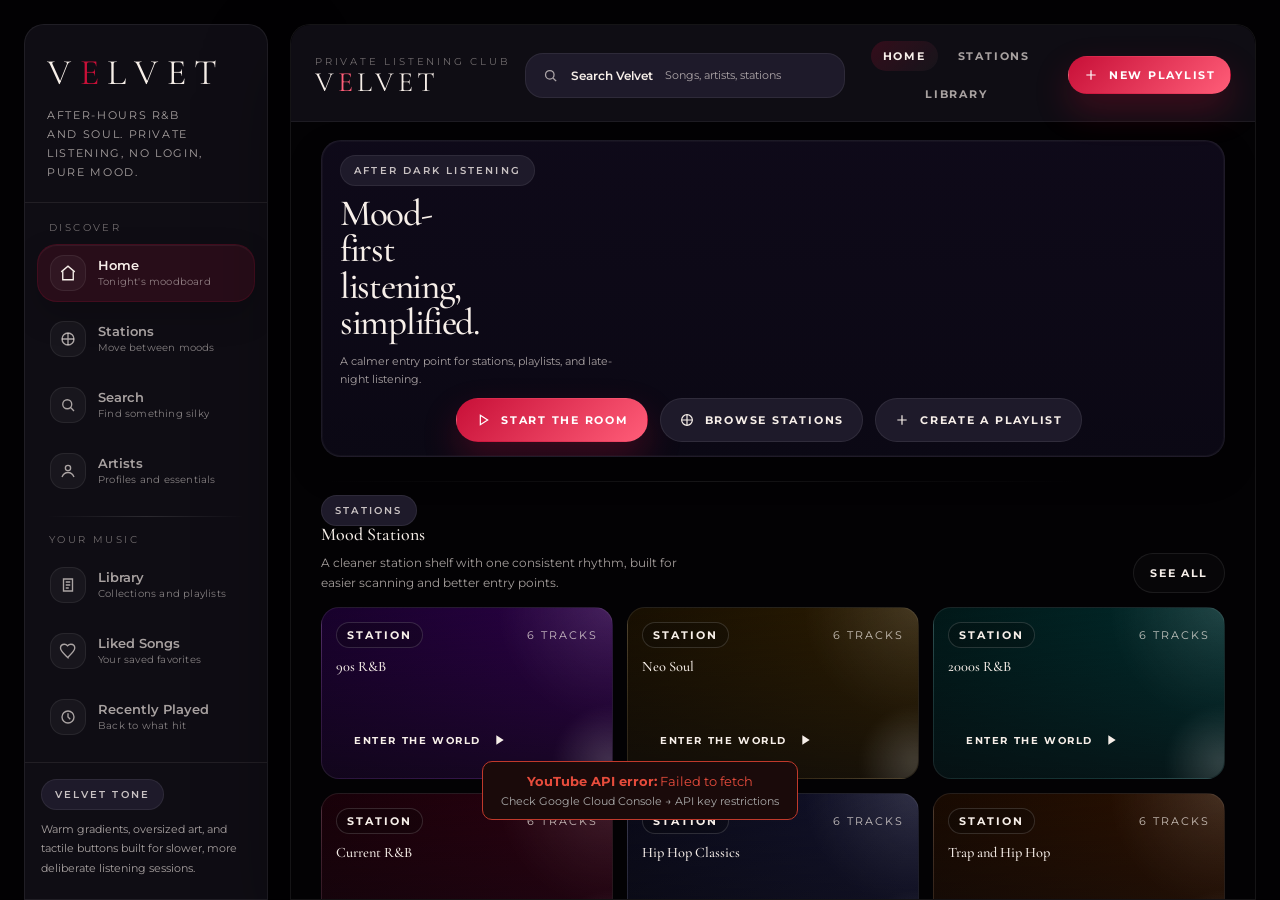
==== commit efe4854e: "Update index.html" ====
--- a/index.html
+++ b/index.html
@@ -1378,6 +1378,51 @@
     gap:8px;
   }
 }
+  /* ===== LIBRARY PAGE: JUST A BIT SMALLER ===== */
+
+#page-library .feature-panel.tight{
+  padding:16px 20px;
+}
+
+#page-library .feature-panel.tight h2{
+  font-size:1.9rem;
+}
+
+#page-library .feature-panel.tight p{
+  font-size:11px;
+  line-height:1.55;
+  max-width:40ch;
+}
+
+#page-library #libraryCards{
+  gap:12px;
+}
+
+#page-library #libraryCards .card{
+  border-radius:16px;
+}
+
+#page-library #libraryCards .card-media{
+  aspect-ratio:1 / 0.72;
+}
+
+#page-library #libraryCards .meta{
+  padding:10px 12px 12px;
+  gap:4px;
+}
+
+#page-library #libraryCards .meta b{
+  font-size:12px;
+}
+
+#page-library #libraryCards .meta span{
+  font-size:9px;
+}
+
+#page-library #libraryCards .card-note{
+  font-size:10px;
+  line-height:1.5;
+}
 </style>
 
 </head>
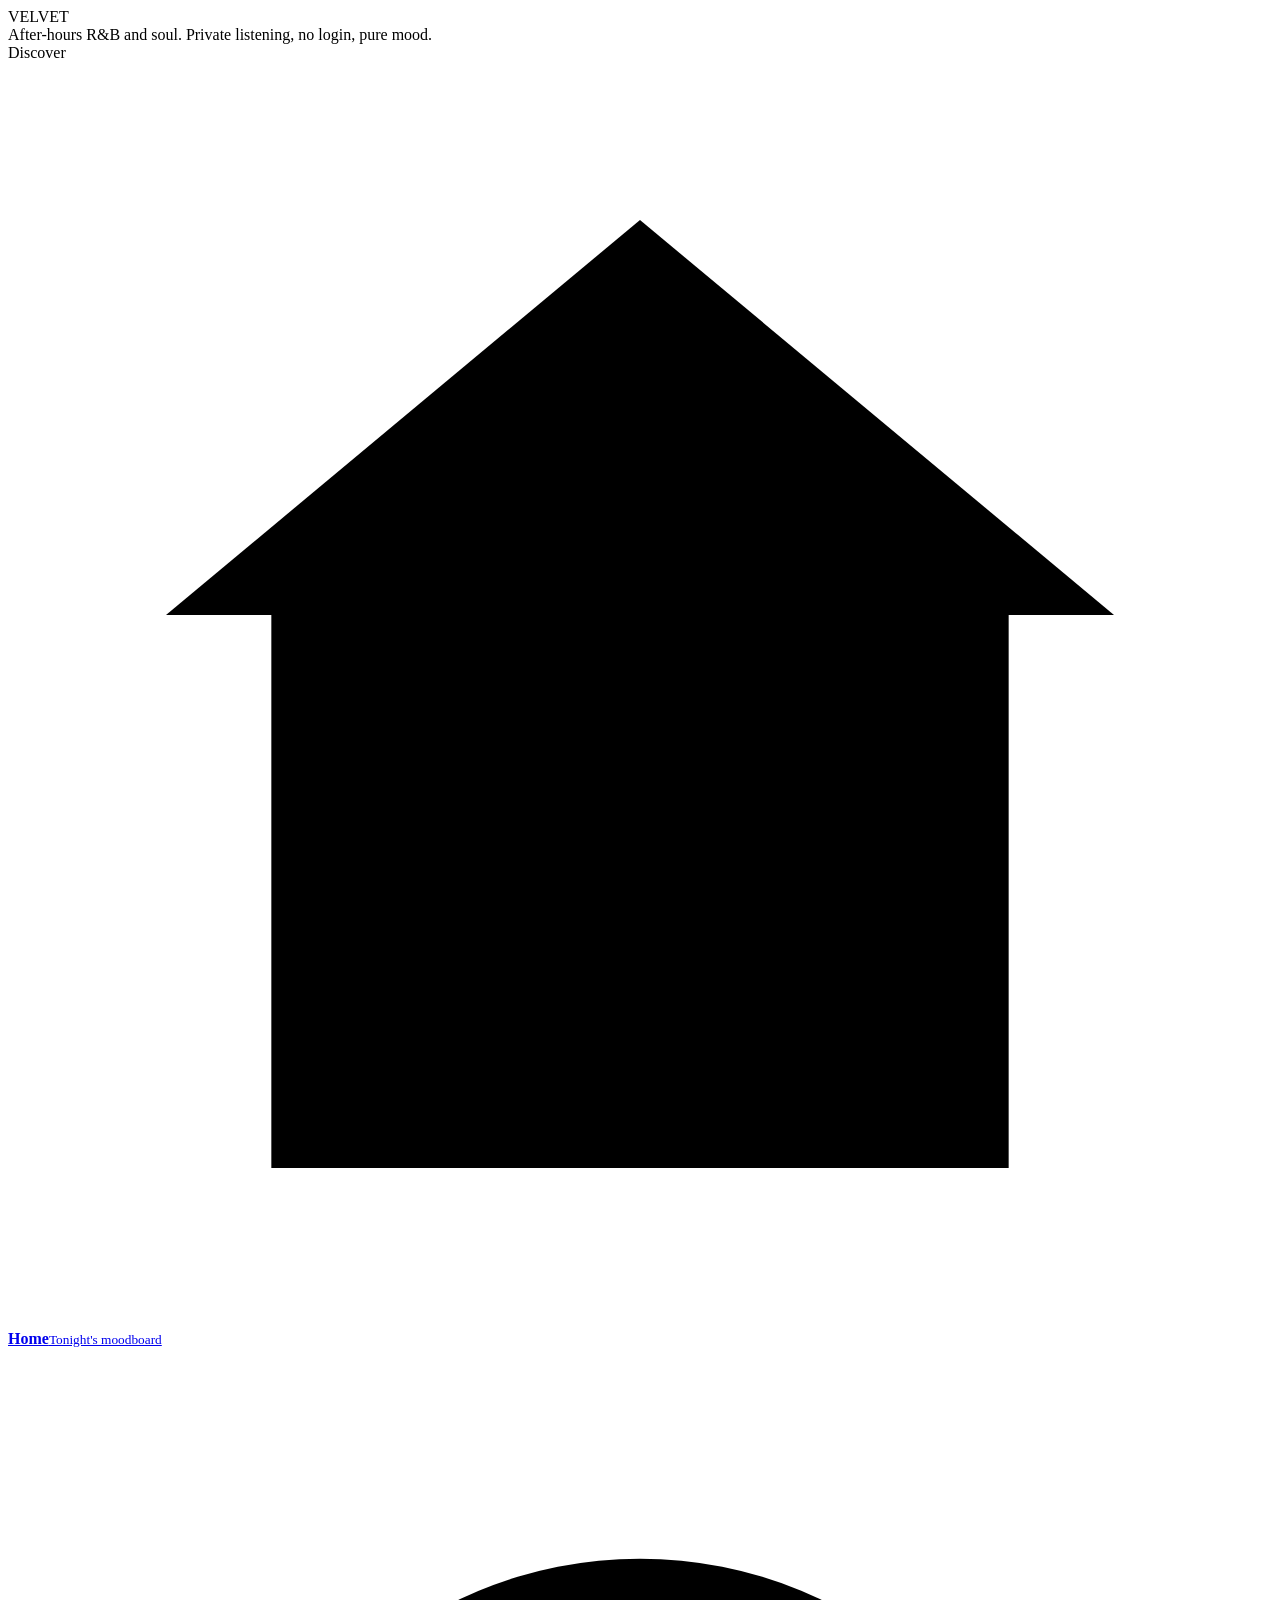
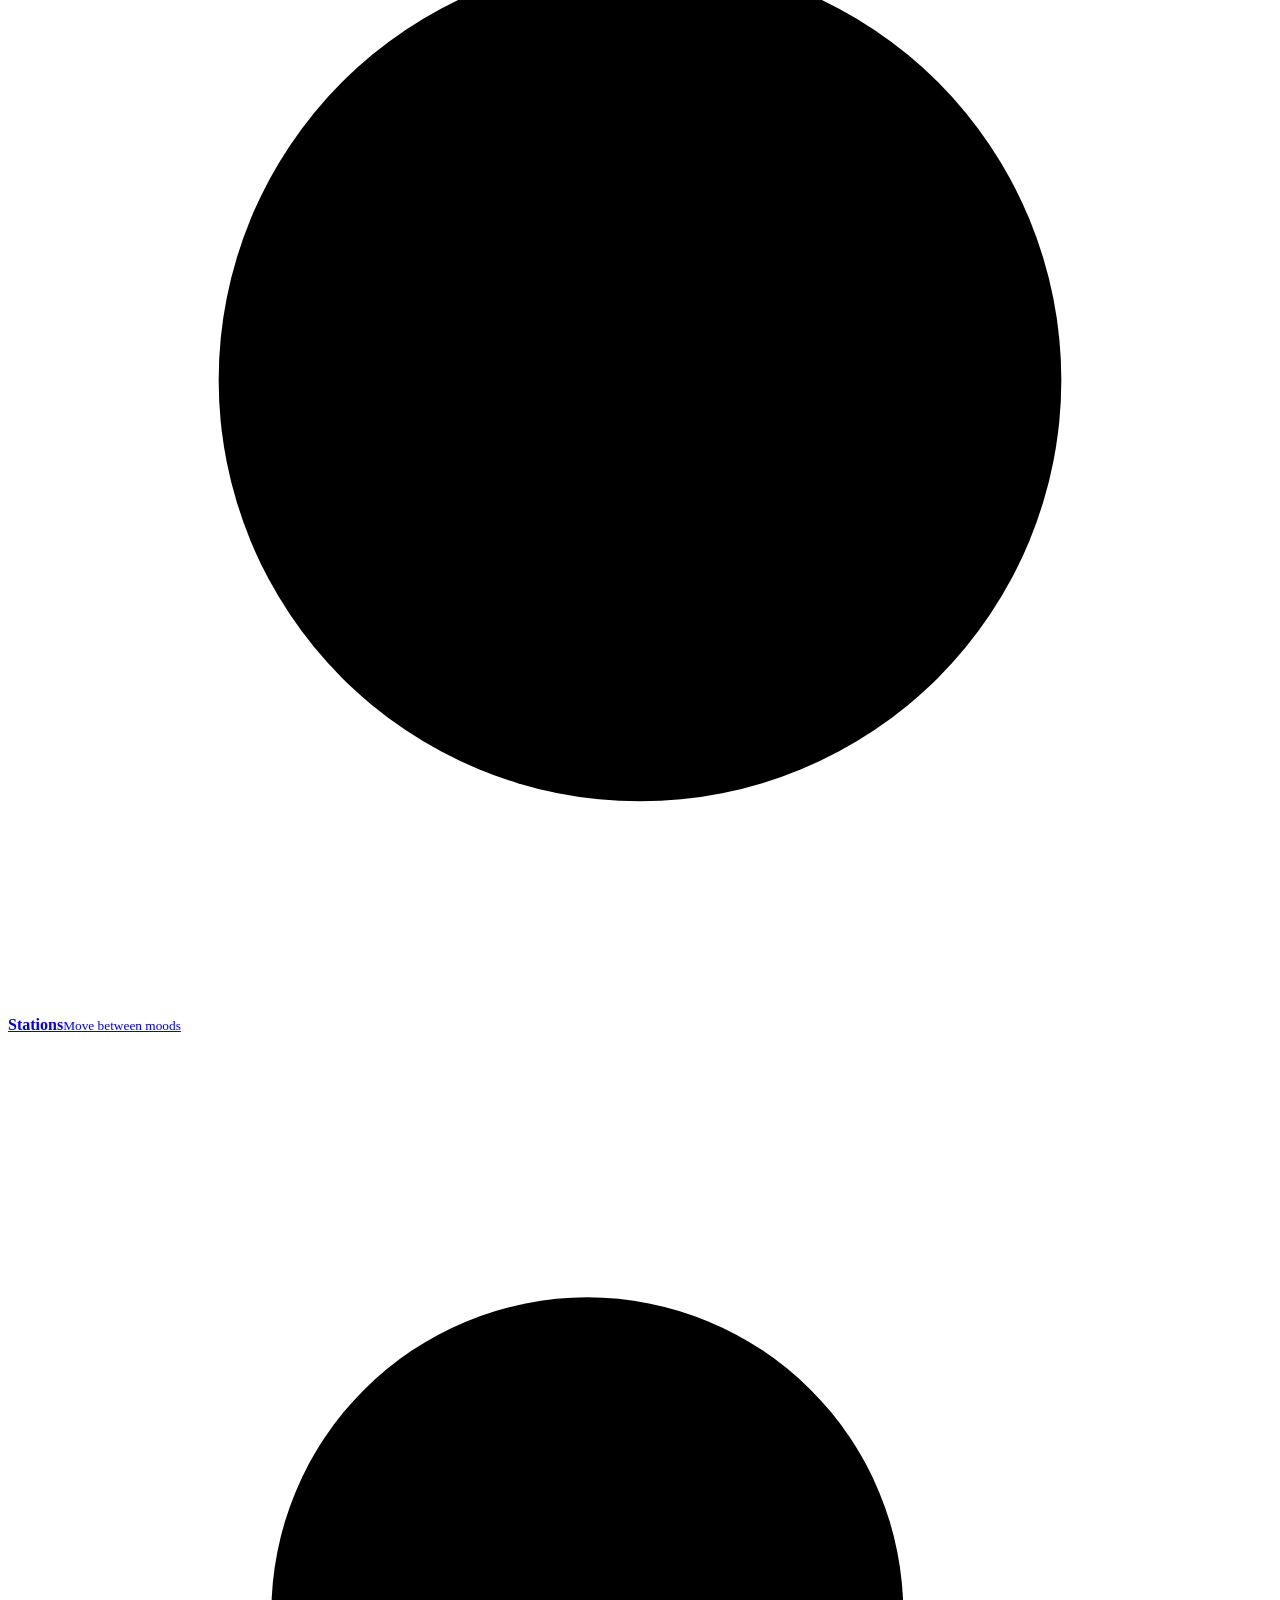
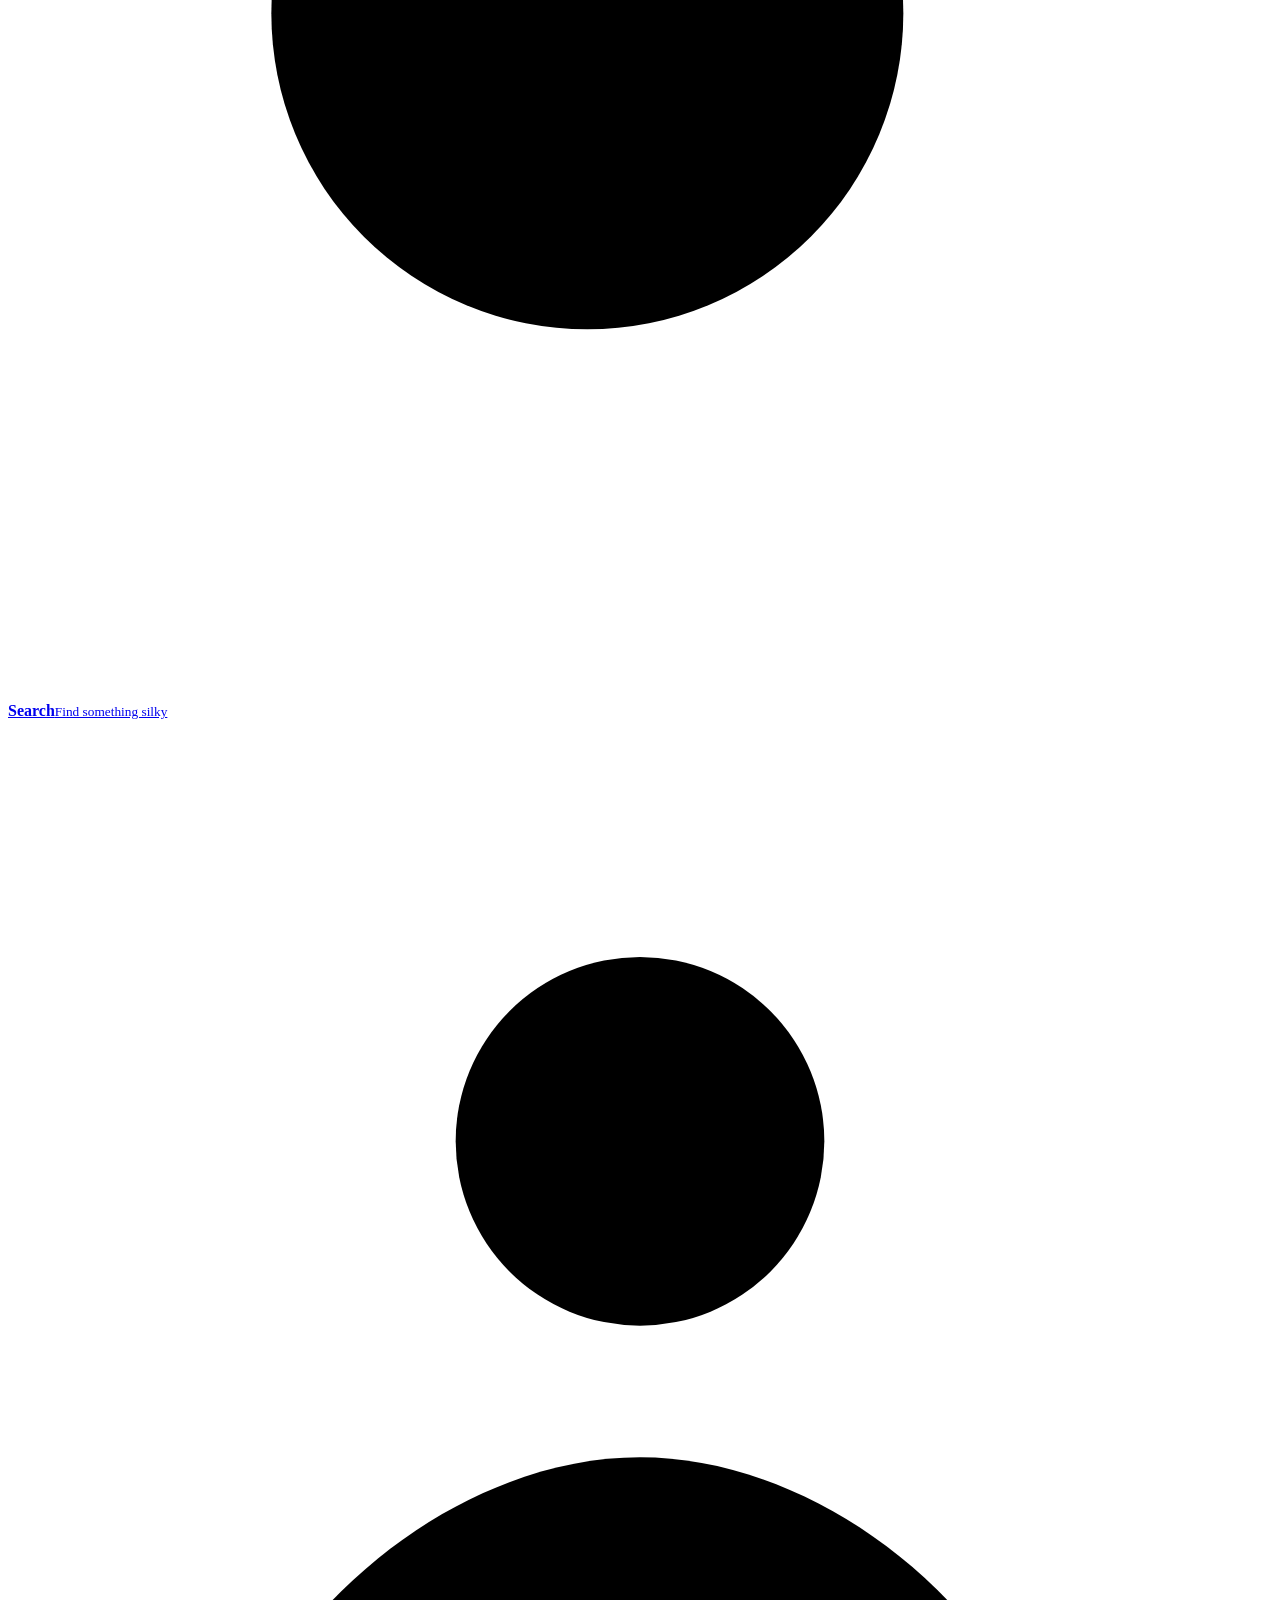
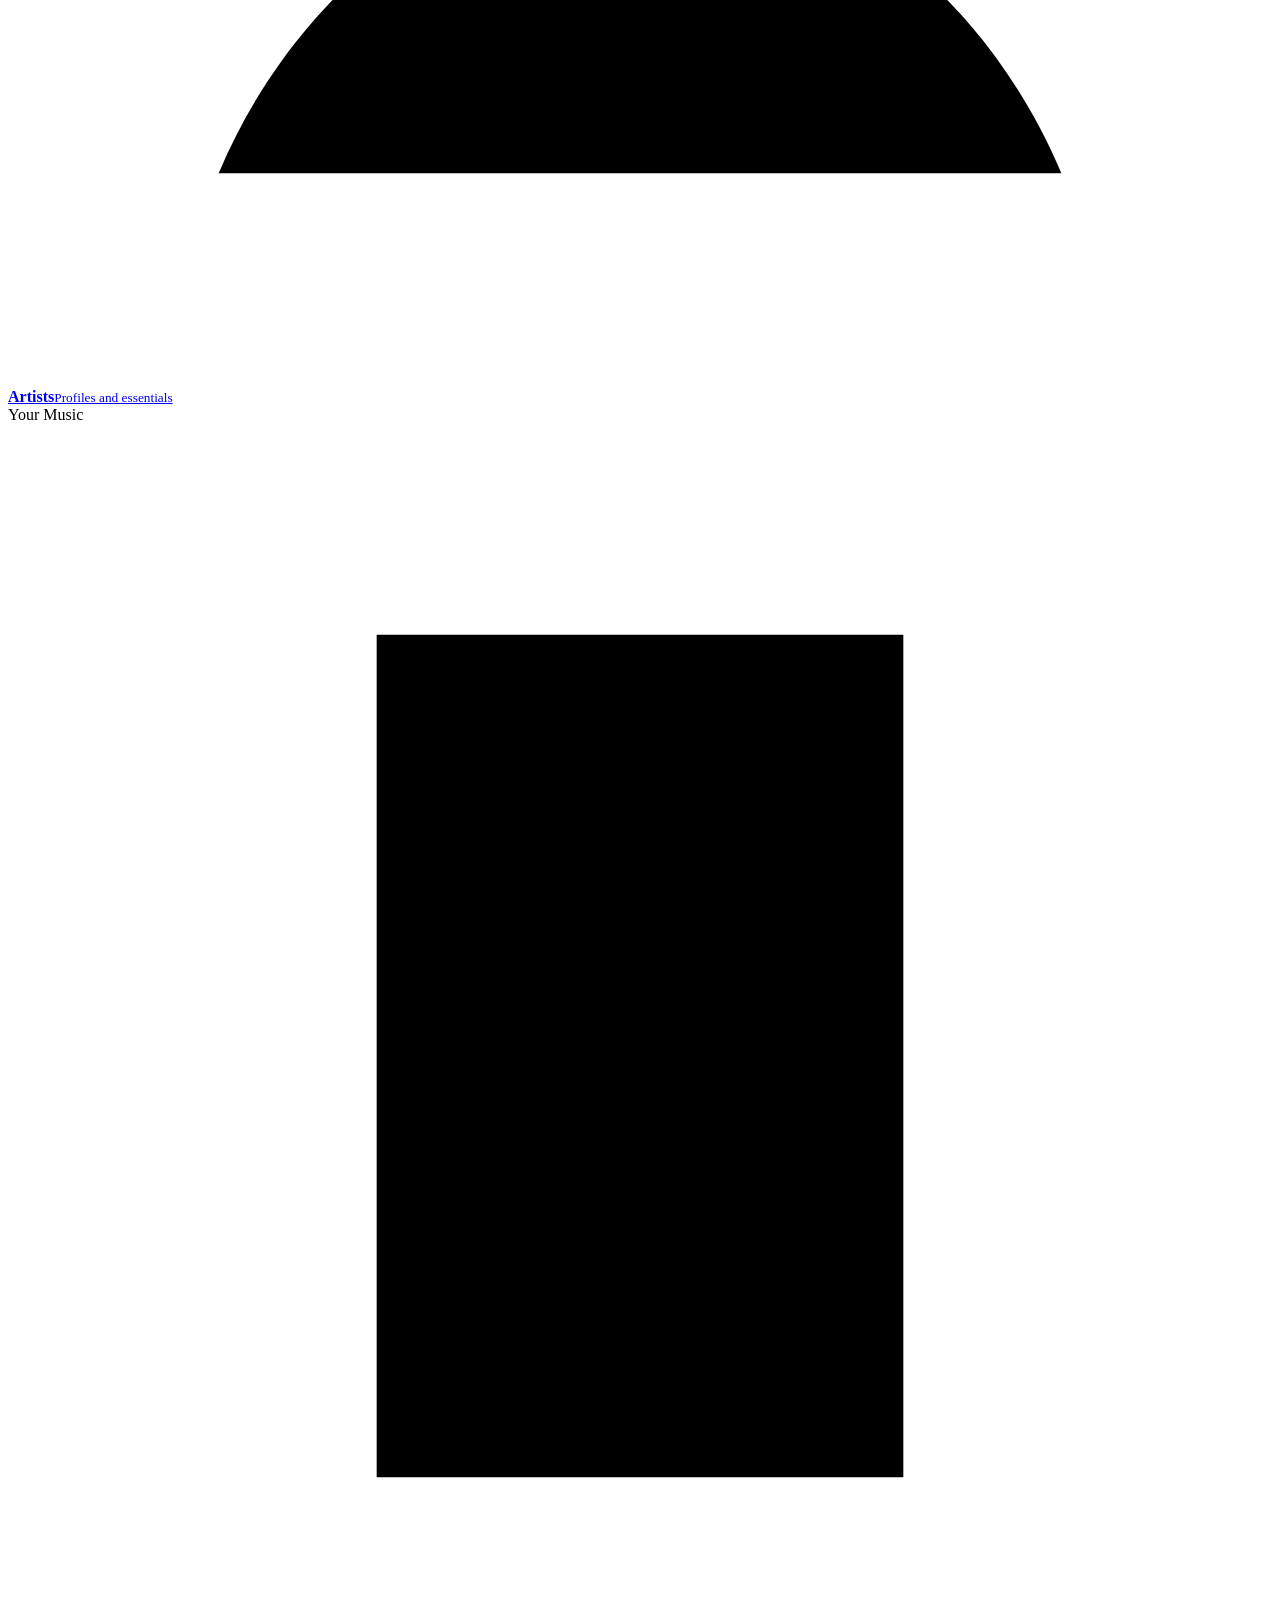
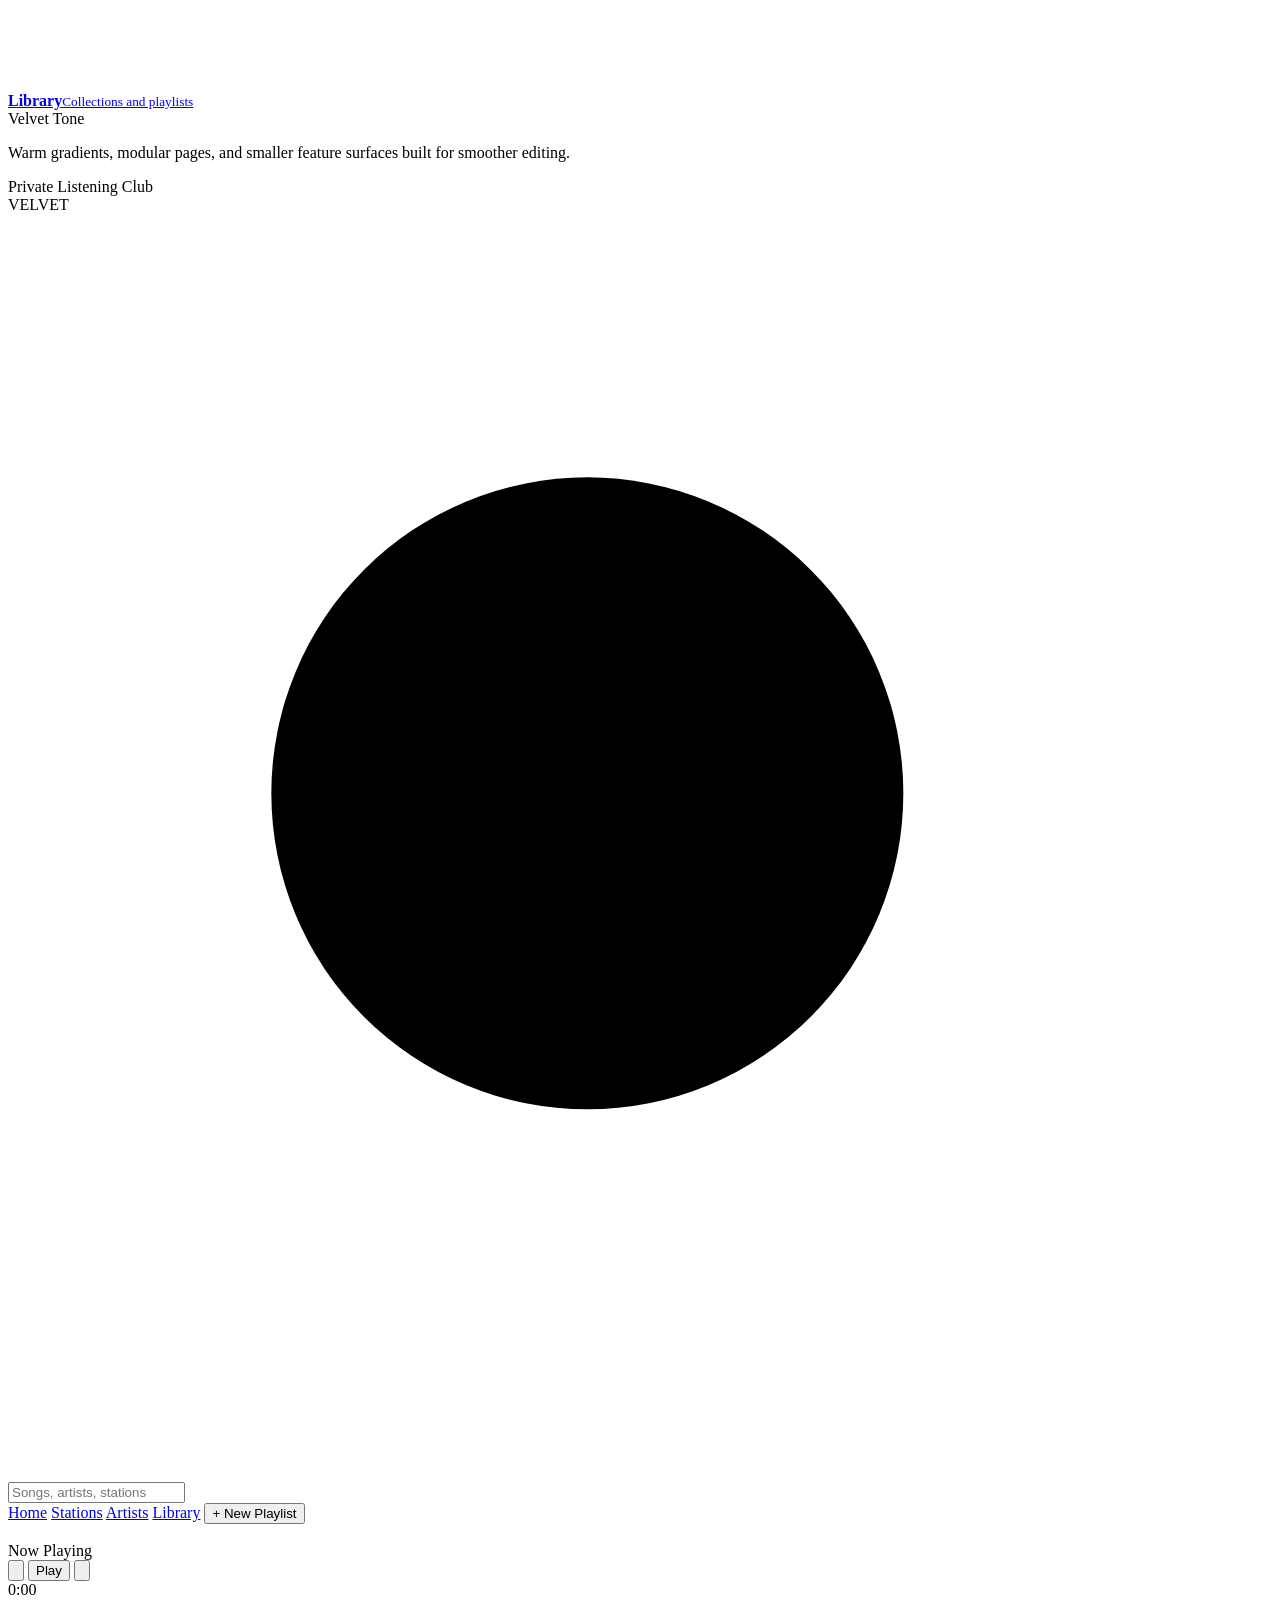
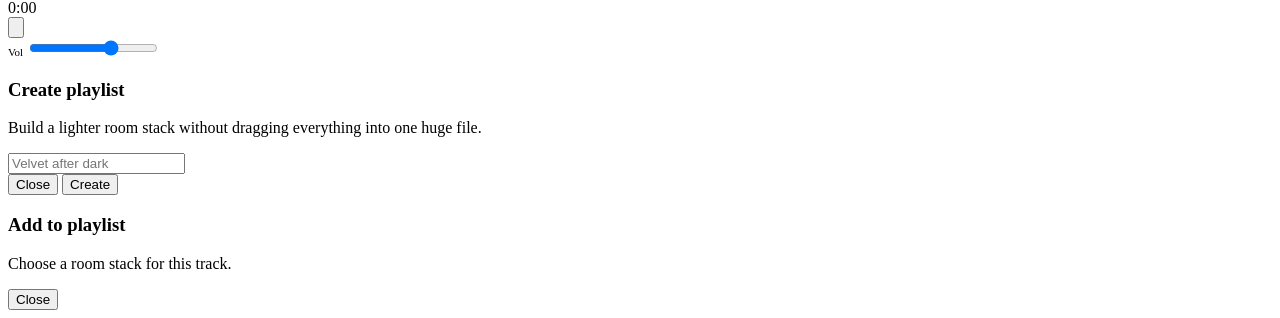
==== commit 5b6c7515: "Add files via upload" ====
--- a/index.html
+++ b/index.html
@@ -1,2790 +1,139 @@
 <!DOCTYPE html>
 <html lang="en">
 <head>
-<meta charset="UTF-8">
-<meta name="viewport" content="width=device-width, initial-scale=1.0">
-<title>Velvet — Private Listening Club</title>
-<meta name="description" content="After-hours R&B and soul streaming. Curated stations, artist profiles, and a full player — no login required.">
-<link href="https://fonts.googleapis.com/css2?family=Cormorant+Garamond:wght@400;500;600;700&family=Montserrat:wght@400;500;600;700&display=swap" rel="stylesheet">
-<style>
-:root{--bg:#060609;--bg2:#11121a;--panel:rgba(17,18,27,.92);--card:rgba(28,27,38,.92);--card2:rgba(255,255,255,.04);--accent:#ff5e7f;--accent2:#ef315e;--warm:#ffb46c;--text:#faf2ee;--muted:rgba(250,242,238,.66);--line:rgba(250,242,238,.1);--line2:rgba(250,242,238,.06);--tint:rgba(255,94,127,.14);--shadow:0 24px 80px rgba(0,0,0,.34);--glow:0 24px 70px rgba(239,49,94,.18)}
-*{box-sizing:border-box;margin:0;padding:0}html,body{height:100%}button,input{font:inherit}
-body{min-height:100vh;overflow:hidden;background:radial-gradient(circle at left top,rgba(255,94,127,.18),transparent 26%),radial-gradient(circle at 82% 2%,rgba(255,180,108,.16),transparent 24%),linear-gradient(180deg,#060609 0%,#0b0c12 55%,#07070a 100%);color:var(--text);font-family:"Montserrat",sans-serif;display:flex;flex-direction:column}
-body:before{content:"";position:fixed;inset:0;pointer-events:none;background:linear-gradient(120deg,rgba(255,255,255,.015),transparent 35%),radial-gradient(circle at 20% 30%,rgba(255,255,255,.035),transparent 35%);opacity:.7}
-.shell{display:flex;flex:1;min-height:0;gap:18px;padding:18px 18px 0}
-.sidebar,.main{border:1px solid var(--line);box-shadow:var(--shadow);backdrop-filter:blur(20px)}
-.sidebar{width:284px;min-width:284px;border-radius:28px 28px 0 0;background:linear-gradient(180deg,rgba(18,18,28,.96),rgba(10,10,16,.9));display:flex;flex-direction:column;overflow:hidden}
-.brand{padding:26px 24px 20px;border-bottom:1px solid var(--line)}.brand-mark{font-family:"Cormorant Garamond",serif;font-size:38px;letter-spacing:.24em}.brand-mark span{color:var(--accent)}.brand-note{margin-top:12px;color:var(--muted);font-size:12px;line-height:1.7;max-width:21ch}
-.nav{padding:18px 14px;overflow:auto;flex:1}.nav-group{margin-bottom:18px}.nav-label{padding:0 10px 10px;font-size:10px;color:var(--muted);letter-spacing:.22em;text-transform:uppercase}
-.nav-item{display:flex;align-items:center;gap:12px;margin-bottom:8px;padding:10px 12px;border-radius:18px;cursor:pointer;color:var(--muted);border:1px solid transparent;transition:transform .18s ease,border-color .18s ease,background .18s ease,color .18s ease}
-.nav-item:hover{color:var(--text);background:rgba(255,255,255,.03);border-color:var(--line2);transform:translateX(2px)}.nav-item.active{color:var(--text);background:linear-gradient(135deg,rgba(255,94,127,.18),rgba(255,180,108,.08));border-color:rgba(255,94,127,.2);box-shadow:inset 0 0 0 1px rgba(255,94,127,.08)}
-.nav-icon{width:38px;height:38px;border-radius:14px;display:grid;place-items:center;background:rgba(255,255,255,.035);border:1px solid var(--line2);flex-shrink:0}.nav-icon svg{width:18px;height:18px;stroke:currentColor;stroke-width:1.8;fill:none}.nav-copy{display:flex;flex-direction:column;gap:2px;min-width:0}.nav-copy strong{font-size:13px;font-weight:500}.nav-copy small{font-size:10px;color:rgba(250,242,238,.5);white-space:nowrap;overflow:hidden;text-overflow:ellipsis}
-.divider{height:1px;margin:14px 10px;background:linear-gradient(90deg,transparent,var(--line),transparent)}
-.playlist-stack{display:flex;flex-direction:column;gap:8px}.playlist-item{display:flex;align-items:center;justify-content:space-between;gap:10px;padding:12px 14px;border-radius:18px;background:rgba(255,255,255,.028);border:1px solid transparent;color:var(--muted);cursor:pointer;transition:transform .18s ease,border-color .18s ease,background .18s ease,color .18s ease}
-.playlist-item:hover,.playlist-item.active{color:var(--text);border-color:var(--line);background:rgba(255,255,255,.045);transform:translateY(-1px)}.playlist-meta{min-width:0}.playlist-meta b{display:block;font-size:12px;font-weight:500;white-space:nowrap;overflow:hidden;text-overflow:ellipsis}.playlist-meta span{font-size:10px;color:rgba(250,242,238,.5)}.playlist-count{min-width:30px;height:30px;padding:0 10px;border-radius:999px;display:grid;place-items:center;font-size:11px;background:rgba(255,255,255,.05);border:1px solid var(--line2)}
-.playlist-empty{padding:14px;border-radius:18px;background:rgba(255,255,255,.025);border:1px dashed var(--line);color:var(--muted);font-size:12px;line-height:1.6}.new-playlist{width:100%;margin-top:10px;justify-content:center}.sidebar-foot{padding:16px 18px 22px;border-top:1px solid var(--line)}.sidebar-foot p{margin-top:10px;color:var(--muted);font-size:11px;line-height:1.7}
-.main{flex:1;min-width:0;overflow:auto;border-radius:28px 28px 0 0;background:linear-gradient(180deg,rgba(14,14,21,.94),rgba(8,8,13,.88))}
-.app-topbar{position:sticky;top:0;z-index:10;display:flex;justify-content:space-between;align-items:flex-start;gap:18px;padding:24px 28px 10px;background:linear-gradient(180deg,rgba(8,8,12,.95) 62%,rgba(8,8,12,0));backdrop-filter:blur(22px)}.topbar-info{display:flex;flex-direction:column;gap:10px}.topbar-info h2{font-size:18px;font-weight:500;letter-spacing:-.02em}.topbar-actions{display:flex;align-items:center;gap:10px;flex-wrap:wrap}
-.topbar-pill,.hero-eyebrow,.panel-label,.section-kicker,.spotlight-label{display:inline-flex;align-items:center;gap:8px;width:max-content;padding:7px 12px;border-radius:999px;font-size:10px;font-weight:600;letter-spacing:.18em;text-transform:uppercase;color:rgba(250,242,238,.78);background:rgba(255,255,255,.04);border:1px solid var(--line2)}
-.content{padding:8px 28px 180px}.page{display:none}.page.active{display:block}
-.hero{position:relative;overflow:hidden;min-height:340px;display:grid;grid-template-columns:minmax(0,1.35fr) minmax(280px,.85fr);gap:24px;padding:34px;border-radius:34px;border:1px solid var(--line);background:radial-gradient(circle at left top,rgba(255,114,147,.24),transparent 34%),radial-gradient(circle at 82% 16%,rgba(255,180,108,.22),transparent 24%),linear-gradient(135deg,#120910 0%,#1a0c19 36%,#11121b 100%);box-shadow:var(--shadow),var(--glow)}
-.hero:after{content:"";position:absolute;inset:0;background:linear-gradient(135deg,rgba(255,255,255,.02),transparent 42%),repeating-linear-gradient(135deg,rgba(255,255,255,.018),rgba(255,255,255,.018) 1px,transparent 1px,transparent 18px);opacity:.4;pointer-events:none}.hero-copy,.hero-spotlight{position:relative;z-index:1}.hero-copy{display:flex;flex-direction:column;justify-content:flex-end;gap:18px}.hero h1{font-family:"Cormorant Garamond",serif;font-size:clamp(3.25rem,7vw,5.1rem);line-height:.94;font-weight:500;letter-spacing:-.04em}.hero p{max-width:52ch;font-size:15px;line-height:1.8;color:var(--muted)}
-.hero-actions,.row,.panel-actions,.quick-searches{display:flex;gap:12px;flex-wrap:wrap}.hero-meta{display:flex;gap:12px;flex-wrap:wrap}.hero-stat{min-width:134px;padding:14px 16px;border-radius:20px;background:rgba(255,255,255,.05);border:1px solid rgba(255,255,255,.08)}.hero-stat strong{display:block;font-size:28px;line-height:1;font-weight:600}.hero-stat span{display:block;margin-top:6px;font-size:11px;color:var(--muted);text-transform:uppercase;letter-spacing:.12em}
-.hero-spotlight{align-self:end;justify-self:end;width:100%;max-width:340px;padding:22px;border-radius:26px;background:linear-gradient(180deg,rgba(14,14,21,.85),rgba(18,18,25,.62));border:1px solid rgba(255,255,255,.08);box-shadow:0 16px 40px rgba(0,0,0,.28)}.spotlight-title{margin-top:14px;font-family:"Cormorant Garamond",serif;font-size:34px;line-height:1.02}.hero-spotlight p{margin-top:12px;font-size:13px;line-height:1.8}.spotlight-tags{display:flex;flex-wrap:wrap;gap:8px;margin:18px 0 20px}.spotlight-tags span{padding:8px 12px;border-radius:999px;font-size:11px;background:rgba(255,255,255,.055);border:1px solid var(--line2)}
-.hero-secondary{width:100%;border:none;border-radius:18px;padding:14px 16px;color:var(--text);background:linear-gradient(135deg,rgba(255,94,127,.18),rgba(255,180,108,.12));border:1px solid rgba(255,94,127,.18);cursor:pointer;font-weight:500;transition:transform .18s ease,border-color .18s ease}.hero-secondary:hover{transform:translateY(-1px);border-color:rgba(255,94,127,.32)}
-.btn{display:inline-flex;align-items:center;justify-content:center;gap:10px;padding:12px 18px;border-radius:999px;border:1px solid transparent;cursor:pointer;font-size:12px;font-weight:600;letter-spacing:.01em;transition:transform .18s ease,box-shadow .18s ease,border-color .18s ease,background .18s ease}.btn svg{width:16px;height:16px;stroke:currentColor;stroke-width:1.8;fill:none}.btn:hover{transform:translateY(-1px)}.btn.red{color:#fff;background:linear-gradient(135deg,var(--accent),var(--accent2));box-shadow:0 16px 36px rgba(239,49,94,.22)}.btn.ghost{color:var(--text);background:rgba(255,255,255,.035);border-color:var(--line)}.btn.subtle{color:var(--text);background:linear-gradient(135deg,rgba(255,255,255,.05),rgba(255,255,255,.02));border-color:var(--line2)}.btn.compact{padding:10px 14px}
-.section{margin-top:34px}.section-head{display:flex;justify-content:space-between;align-items:flex-end;gap:12px;margin-bottom:16px}.section-title,.feature-panel h2{font-family:"Cormorant Garamond",serif;font-size:40px;line-height:.96;font-weight:500}.section-link{display:inline-flex;align-items:center;gap:8px;padding:10px 14px;border-radius:999px;border:1px solid var(--line);color:var(--text);cursor:pointer;font-size:11px;text-transform:uppercase;letter-spacing:.15em;background:rgba(255,255,255,.03);transition:transform .18s ease,border-color .18s ease}.section-link:hover{transform:translateY(-1px);border-color:rgba(255,94,127,.24)}
-.feature-panel{display:flex;align-items:flex-end;justify-content:space-between;gap:20px;padding:24px 26px;border-radius:28px;border:1px solid var(--line);background:linear-gradient(180deg,rgba(255,255,255,.038),rgba(255,255,255,.018));margin-bottom:18px}.feature-panel p{margin-top:8px;color:var(--muted);font-size:14px;line-height:1.7;max-width:52ch}.feature-panel.tight{padding:20px 22px}
-.station-grid{display:grid;grid-template-columns:repeat(auto-fill,minmax(190px,1fr));gap:14px}.station-card{position:relative;min-height:170px;padding:18px;border-radius:24px;border:1px solid rgba(255,255,255,.08);overflow:hidden;cursor:pointer;box-shadow:0 18px 40px rgba(0,0,0,.2);transition:transform .22s ease,box-shadow .22s ease,border-color .22s ease}.station-card:hover{transform:translateY(-4px);box-shadow:0 24px 46px rgba(0,0,0,.28);border-color:rgba(255,255,255,.18)}.station-card:after{content:"";position:absolute;inset:auto -20% -26% auto;width:120px;height:120px;border-radius:50%;background:radial-gradient(circle,rgba(255,255,255,.18),transparent 68%);filter:blur(4px)}.station-badge{display:inline-flex;align-items:center;padding:7px 10px;border-radius:999px;background:rgba(10,10,14,.26);border:1px solid rgba(255,255,255,.15);font-size:10px;font-weight:600;letter-spacing:.14em;text-transform:uppercase}.station-card h4{margin-top:18px;font-family:"Cormorant Garamond",serif;font-size:34px;line-height:.92;font-weight:500;max-width:7ch}.station-card p{margin-top:12px;font-size:12px;line-height:1.7;color:rgba(255,255,255,.76);max-width:19ch}.station-play{position:absolute;left:18px;bottom:16px;display:inline-flex;align-items:center;gap:8px;font-size:11px;letter-spacing:.12em;text-transform:uppercase}.station-play svg{width:14px;height:14px;fill:currentColor}
-.cards{display:grid;grid-template-columns:repeat(auto-fill,minmax(190px,1fr));gap:14px}.card{overflow:hidden;border-radius:24px;border:1px solid var(--line);background:linear-gradient(180deg,rgba(255,255,255,.03),rgba(255,255,255,.015));cursor:pointer;transition:transform .2s ease,border-color .2s ease,box-shadow .2s ease}.card:hover{transform:translateY(-4px);border-color:rgba(255,94,127,.24);box-shadow:0 20px 42px rgba(0,0,0,.24)}.card-media{position:relative;aspect-ratio:1;overflow:hidden;background:#000}.card-media:after{content:"";position:absolute;inset:0;background:linear-gradient(180deg,transparent 30%,rgba(0,0,0,.42) 100%)}.card img{width:100%;height:100%;object-fit:cover;transform:scale(1.01)}.card-pin{position:absolute;top:12px;left:12px;z-index:1;padding:7px 10px;border-radius:999px;font-size:10px;font-weight:600;letter-spacing:.14em;text-transform:uppercase;background:rgba(10,10,14,.48);border:1px solid rgba(255,255,255,.12)}.card .meta{padding:14px 14px 16px}.card .meta b{display:block;font-size:14px;font-weight:500;white-space:nowrap;overflow:hidden;text-overflow:ellipsis}.card .meta span{display:block;margin-top:6px;color:var(--muted);font-size:11px}
-.song-list{display:flex;flex-direction:column;gap:8px}.song-row{display:grid;grid-template-columns:44px 54px minmax(0,1fr) auto 42px 42px;gap:12px;align-items:center;padding:12px 14px;border-radius:22px;cursor:pointer;border:1px solid transparent;background:rgba(255,255,255,.025);transition:transform .18s ease,border-color .18s ease,background .18s ease}.song-row:hover{transform:translateY(-1px);border-color:var(--line);background:rgba(255,255,255,.045)}.song-row.playing{border-color:rgba(255,94,127,.22);background:linear-gradient(135deg,rgba(255,94,127,.12),rgba(255,255,255,.028))}
-.song-num{width:44px;height:44px;border-radius:14px;display:grid;place-items:center;font-size:12px;color:var(--muted);background:rgba(255,255,255,.035);border:1px solid var(--line2)}.song-row.playing .song-num{color:var(--accent)}.song-thumb{width:54px;height:54px;border-radius:16px;object-fit:cover;background:#000;box-shadow:0 12px 26px rgba(0,0,0,.22)}.song-main{min-width:0}.song-title{font-size:14px;font-weight:500;white-space:nowrap;overflow:hidden;text-overflow:ellipsis}.song-row.playing .song-title{color:#fff}.song-artist{margin-top:5px;font-size:11px;color:var(--muted);white-space:nowrap;overflow:hidden;text-overflow:ellipsis}.song-dur{min-width:66px;padding:8px 12px;border-radius:999px;text-align:center;font-size:11px;color:var(--muted);background:rgba(255,255,255,.032);border:1px solid var(--line2)}
-.song-heart,.song-add{width:42px;height:42px;display:grid;place-items:center;border-radius:14px;border:1px solid var(--line2);background:rgba(255,255,255,.035);color:var(--muted);cursor:pointer;transition:transform .18s ease,color .18s ease,border-color .18s ease,background .18s ease}.song-heart:hover,.song-add:hover{transform:translateY(-1px);color:var(--text);border-color:var(--line)}.song-heart svg,.song-add svg{width:16px;height:16px;stroke:currentColor;stroke-width:1.8;fill:none}.song-heart.liked{color:var(--accent);background:rgba(255,94,127,.12);border-color:rgba(255,94,127,.18)}
-.artist-link,.meta-link{padding:0;border:none;background:none;color:inherit;font:inherit;cursor:pointer;transition:color .18s ease,opacity .18s ease}.artist-link:hover,.meta-link:hover{color:var(--text)}.song-artist .artist-link{font-size:11px;color:var(--muted)}.song-artist .artist-link:hover{text-decoration:underline}.exp-artist .artist-link,.nmeta .artist-link{color:var(--muted)}
-.results-stack{display:flex;flex-direction:column;gap:22px;margin-top:18px}.result-block{display:flex;flex-direction:column;gap:14px}.result-head{display:flex;align-items:flex-end;justify-content:space-between;gap:12px}.result-head h3{font-family:"Cormorant Garamond",serif;font-size:32px;line-height:.95;font-weight:500}.result-head span{color:var(--muted);font-size:12px;line-height:1.6}.search-summary{margin-top:16px}
-.artist-grid{display:grid;grid-template-columns:repeat(auto-fill,minmax(220px,1fr));gap:14px}.artist-card{position:relative;overflow:hidden;min-height:238px;padding:18px;border-radius:26px;border:1px solid var(--line);background:radial-gradient(circle at top right,rgba(255,180,108,.14),transparent 28%),linear-gradient(160deg,rgba(255,94,127,.14),rgba(255,255,255,.03));cursor:pointer;transition:transform .22s ease,border-color .22s ease,box-shadow .22s ease}.artist-card:hover{transform:translateY(-4px);border-color:rgba(255,94,127,.22);box-shadow:0 24px 50px rgba(0,0,0,.26)}.artist-card:after{content:"";position:absolute;right:-18px;bottom:-22px;width:138px;height:138px;border-radius:50%;background:radial-gradient(circle,rgba(255,255,255,.16),transparent 70%);opacity:.7}
-.artist-avatar{width:64px;height:64px;border-radius:20px;display:grid;place-items:center;border:1px solid rgba(255,255,255,.12);background:rgba(7,7,11,.26);box-shadow:0 14px 30px rgba(0,0,0,.22);font-family:"Cormorant Garamond",serif;font-size:30px;letter-spacing:.04em}.artist-card h3{position:relative;z-index:1;margin-top:18px;font-family:"Cormorant Garamond",serif;font-size:34px;line-height:.92;font-weight:500;max-width:8ch}.artist-card p{position:relative;z-index:1;margin-top:12px;font-size:13px;line-height:1.7;color:rgba(250,242,238,.78)}.artist-tags,.artist-highlights,.artist-stats{position:relative;z-index:1;display:flex;flex-wrap:wrap;gap:8px}
-.artist-tags{margin-top:14px}.artist-tags span,.artist-highlights span{padding:8px 11px;border-radius:999px;font-size:10px;letter-spacing:.12em;text-transform:uppercase;background:rgba(255,255,255,.05);border:1px solid var(--line2);color:rgba(250,242,238,.8)}.artist-stats{margin-top:18px}.artist-stat{min-width:74px;padding:11px 12px;border-radius:18px;background:rgba(255,255,255,.045);border:1px solid var(--line2)}.artist-stat strong{display:block;font-size:18px;line-height:1}.artist-stat span{display:block;margin-top:5px;font-size:10px;color:var(--muted);letter-spacing:.12em;text-transform:uppercase}
-.artist-hero{position:relative;overflow:hidden;padding:30px;border-radius:32px;border:1px solid var(--line);background:radial-gradient(circle at left top,rgba(255,94,127,.2),transparent 28%),radial-gradient(circle at 84% 18%,rgba(255,180,108,.2),transparent 24%),linear-gradient(140deg,rgba(255,255,255,.04),rgba(255,255,255,.018))}.artist-shell{position:relative;z-index:1;display:grid;grid-template-columns:126px minmax(0,1fr);gap:24px;align-items:center}.artist-monogram{width:126px;height:126px;border-radius:34px;display:grid;place-items:center;border:1px solid rgba(255,255,255,.12);background:rgba(9,9,13,.28);box-shadow:0 22px 44px rgba(0,0,0,.26);font-family:"Cormorant Garamond",serif;font-size:58px;letter-spacing:.06em}.artist-copy h2{font-family:"Cormorant Garamond",serif;font-size:clamp(3rem,6vw,4.6rem);line-height:.92;font-weight:500}.artist-copy p{margin-top:12px;max-width:62ch;color:var(--muted);font-size:14px;line-height:1.8}.artist-actions{display:flex;gap:12px;flex-wrap:wrap;margin-top:18px}.artist-highlights{margin-top:18px}
-.search-shell{display:flex;align-items:center;gap:12px;padding:12px;border-radius:22px;border:1px solid var(--line);background:rgba(255,255,255,.03)}.search-shell svg{width:18px;height:18px;stroke:var(--muted);stroke-width:1.8;fill:none;flex-shrink:0}.search-shell input{flex:1;min-width:0;border:none;outline:none;background:transparent;color:var(--text);font-size:14px}.search-shell input::placeholder{color:rgba(250,242,238,.42)}.quick-chip{padding:10px 14px;border-radius:999px;border:1px solid var(--line2);background:rgba(255,255,255,.04);color:var(--text);cursor:pointer;font-size:11px}
-.empty-state{padding:18px;border-radius:22px;border:1px dashed var(--line);background:rgba(255,255,255,.022);color:var(--muted);font-size:13px;line-height:1.7}.spinner{width:28px;height:28px;border:2px solid var(--line);border-top-color:var(--accent);border-radius:50%;animation:spin .8s linear infinite;margin:34px auto}@keyframes spin{to{transform:rotate(360deg)}}
-.now{height:108px;margin:0 18px 18px;padding:0 18px;display:none;align-items:center;gap:18px;border-radius:28px;border:1px solid var(--line);background:rgba(10,10,16,.94);box-shadow:0 18px 50px rgba(0,0,0,.26);backdrop-filter:blur(24px)}.now.visible{display:flex}.now-left{display:flex;align-items:center;gap:14px;min-width:0}.nart{width:64px;height:64px;border-radius:20px;overflow:hidden;cursor:pointer;border:1px solid var(--line);flex-shrink:0}.nart img{width:100%;height:100%;object-fit:cover}
-.nmeta{min-width:0;max-width:240px}.track-label{display:block;margin-bottom:6px;font-size:10px;letter-spacing:.18em;text-transform:uppercase;color:rgba(250,242,238,.48)}.nmeta b{display:block;font-size:15px;font-weight:500;white-space:nowrap;overflow:hidden;text-overflow:ellipsis}.nmeta span:last-child{display:block;margin-top:5px;color:var(--muted);font-size:12px;white-space:nowrap;overflow:hidden;text-overflow:ellipsis}
-.ctrl{border:none;background:none;color:var(--muted);cursor:pointer}.ctrl.on{color:var(--accent)}.icon-pill{width:44px;height:44px;display:grid;place-items:center;border-radius:16px;border:1px solid var(--line2);background:rgba(255,255,255,.035);transition:transform .18s ease,border-color .18s ease,color .18s ease,background .18s ease}.chip-btn{display:inline-flex;align-items:center;gap:10px;padding:12px 14px;border-radius:16px;border:1px solid var(--line2);background:rgba(255,255,255,.035);transition:transform .18s ease,border-color .18s ease,color .18s ease,background .18s ease}
-.chip-btn svg,.icon-pill svg,.volume-shell svg,.exp-chip svg,.exp-top button svg,.qhead button svg{width:16px;height:16px;stroke:currentColor;stroke-width:1.8;fill:none}.icon-pill:hover,.chip-btn:hover,.exp-chip:hover,.exp-top button:hover,.qhead button:hover{transform:translateY(-1px);color:var(--text);border-color:var(--line)}.chip-btn.on,.exp-chip.on{color:var(--accent);background:rgba(255,94,127,.12);border-color:rgba(255,94,127,.18)}
-.play{min-width:122px;height:52px;display:inline-flex;align-items:center;justify-content:center;gap:10px;padding:0 18px;border-radius:999px;border:none;cursor:pointer;color:#09090c;background:linear-gradient(135deg,#fff1e9,#ffffff);font-weight:600;box-shadow:0 14px 28px rgba(255,255,255,.12)}.play svg,.exp-play svg{width:16px;height:16px;fill:currentColor;stroke:none}
-.center{flex:1;display:flex;flex-direction:column;align-items:center;gap:8px;min-width:0}.ctrls{display:flex;align-items:center;gap:10px}.progress{display:flex;align-items:center;gap:10px;width:100%;max-width:520px}.time{width:38px;text-align:center;font-size:10px;color:var(--muted)}.track{flex:1;height:6px;border-radius:999px;background:rgba(255,255,255,.1);cursor:pointer;overflow:hidden}.fill{height:100%;width:0;border-radius:inherit;background:linear-gradient(90deg,var(--accent),var(--warm))}
-.right{display:flex;align-items:center;gap:10px}.volume-shell{display:flex;align-items:center;gap:10px;padding:12px 14px;border-radius:16px;border:1px solid var(--line2);background:rgba(255,255,255,.03)}.volume{width:92px;accent-color:var(--accent)}
-.expanded{position:fixed;inset:0;z-index:60;transform:translateY(100%);transition:transform .35s ease;display:flex;align-items:center;justify-content:center;padding:24px;background:rgba(6,6,9,.9);backdrop-filter:blur(24px)}.expanded.open{transform:translateY(0)}.expbg{position:absolute;inset:0;opacity:.14;filter:blur(80px) saturate(1.4);background-size:cover;background-position:center}.exp-shell{position:relative;z-index:1;width:min(100%,880px)}
-.exp-top{display:flex;justify-content:space-between;gap:10px;margin-bottom:14px}.exp-top button,.qhead button{display:inline-flex;align-items:center;gap:8px;padding:12px 14px;border-radius:16px;border:1px solid var(--line2);background:rgba(255,255,255,.03);color:var(--muted);cursor:pointer}.exp-surface{display:grid;grid-template-columns:minmax(220px,320px) minmax(0,1fr);gap:28px;align-items:center;padding:28px;border-radius:32px;border:1px solid var(--line);background:linear-gradient(180deg,rgba(18,18,26,.92),rgba(10,10,16,.9));box-shadow:var(--shadow)}
-.exp-art{aspect-ratio:1;width:100%;border-radius:28px;overflow:hidden;box-shadow:0 22px 56px rgba(0,0,0,.3),0 0 36px rgba(239,49,94,.2)}.exp-art img{width:100%;height:100%;object-fit:cover}.exp-copy{display:flex;flex-direction:column;gap:16px}.exp-title{font-family:"Cormorant Garamond",serif;font-size:clamp(3rem,6vw,4.8rem);line-height:.92;font-weight:500}.exp-artist{font-size:14px;color:var(--muted)}
-.exp-chip{width:max-content;display:inline-flex;align-items:center;gap:10px;padding:12px 14px;border-radius:16px;color:var(--muted);background:rgba(255,255,255,.04);border:1px solid var(--line2);cursor:pointer}.exp-row{display:flex;align-items:center;gap:12px;flex-wrap:wrap}.exp-play{min-width:132px;height:56px;display:inline-flex;align-items:center;justify-content:center;gap:10px;padding:0 18px;border:none;border-radius:999px;background:linear-gradient(135deg,var(--accent),var(--accent2));color:#fff;cursor:pointer;box-shadow:0 18px 34px rgba(239,49,94,.22)}.exp-volume{display:flex;align-items:center;gap:14px;margin-top:6px;color:var(--muted)}.exp-volume input{flex:1;accent-color:var(--accent)}
-.qpanel{position:fixed;right:18px;top:18px;bottom:126px;width:320px;z-index:55;display:flex;flex-direction:column;border-radius:28px;border:1px solid var(--line);background:rgba(14,14,21,.95);box-shadow:var(--shadow);backdrop-filter:blur(20px);transform:translateX(calc(100% + 24px));transition:transform .3s ease;overflow:hidden}.qpanel.open{transform:translateX(0)}.qhead{padding:18px;border-bottom:1px solid var(--line);display:flex;align-items:center;justify-content:space-between;gap:12px}.qhead b{display:block;font-size:20px}.qlist{flex:1;overflow:auto;padding:8px}
-.qitem{display:flex;align-items:center;gap:10px;padding:10px;border-radius:18px;cursor:pointer;transition:background .18s ease,transform .18s ease}.qitem:hover{background:rgba(255,255,255,.04);transform:translateY(-1px)}.qitem.now{background:rgba(255,94,127,.14)}.qitem img{width:46px;height:46px;border-radius:14px;object-fit:cover}.qmeta{min-width:0;flex:1}.qmeta b{display:block;font-size:12px;font-weight:500;white-space:nowrap;overflow:hidden;text-overflow:ellipsis}.qmeta span{display:block;margin-top:5px;font-size:11px;color:var(--muted);white-space:nowrap;overflow:hidden;text-overflow:ellipsis}
-.modal-wrap{position:fixed;inset:0;z-index:70;display:none;align-items:center;justify-content:center;padding:20px;background:rgba(0,0,0,.72);backdrop-filter:blur(16px)}.modal-wrap.open{display:flex}.modal{width:min(420px,100%);padding:22px;border-radius:26px;border:1px solid var(--line);background:linear-gradient(180deg,rgba(18,18,28,.96),rgba(11,11,17,.92));box-shadow:var(--shadow)}.modal h3{font-family:"Cormorant Garamond",serif;font-size:34px;font-weight:500}.modal p{margin-top:8px;color:var(--muted);font-size:13px;line-height:1.7}.modal input{width:100%;margin-top:14px;padding:14px 16px;border-radius:18px;border:1px solid var(--line);background:rgba(255,255,255,.035);color:var(--text);outline:none}.modal input::placeholder{color:rgba(250,242,238,.4)}.modal .list{max-height:220px;overflow:auto;margin:16px 0 0;display:flex;flex-direction:column;gap:8px}
-.pli{display:flex;align-items:center;justify-content:space-between;gap:10px;padding:12px 14px;border-radius:18px;border:1px solid var(--line2);background:rgba(255,255,255,.03);cursor:pointer;font-size:12px;transition:transform .18s ease,border-color .18s ease,background .18s ease}.pli:hover{transform:translateY(-1px);border-color:var(--line);background:rgba(255,255,255,.045)}.flex-end{display:flex;justify-content:flex-end;gap:10px;margin-top:14px;flex-wrap:wrap}
-.toast{position:fixed;left:50%;bottom:120px;transform:translateX(-50%);padding:12px 16px;border-radius:999px;border:1px solid var(--line);background:rgba(16,16,24,.94);box-shadow:0 18px 34px rgba(0,0,0,.28);font-size:12px;opacity:0;transition:opacity .2s ease,transform .2s ease;z-index:90}.toast.show{opacity:1;transform:translateX(-50%) translateY(-2px)}
-#yt-wrap{position:fixed;left:-9999px;top:0;width:480px;height:270px}
-@media (max-width:1180px){.shell{padding:12px 12px 0;gap:12px}.sidebar{width:248px;min-width:248px}.hero{grid-template-columns:1fr}.hero-spotlight{max-width:none;justify-self:stretch}.now{height:auto;flex-wrap:wrap;padding:16px 18px}.center{order:3;width:100%}}
-@media (max-width:860px){body{overflow:auto}.shell{flex-direction:column}.sidebar,.main{border-radius:24px}.sidebar{width:auto;min-width:0}.brand-note,.sidebar-foot,.divider{display:none}.nav{padding:14px}.nav-group{margin-bottom:14px}.app-topbar{padding:18px 18px 8px;flex-direction:column}.content{padding:8px 18px 160px}.hero,.feature-panel,.exp-surface,.artist-hero{padding:22px}.section-title,.feature-panel h2{font-size:34px}.cards,.station-grid,.artist-grid{grid-template-columns:repeat(2,minmax(0,1fr))}.artist-shell{grid-template-columns:1fr}.song-row{grid-template-columns:44px 54px minmax(0,1fr) 42px 42px}.song-dur{display:none}.now-left{width:100%}.right{width:100%;justify-content:space-between}.volume-shell{flex:1}.qpanel{right:12px;left:12px;top:auto;width:auto;bottom:122px}}
-@media (max-width:640px){.cards,.station-grid,.artist-grid{grid-template-columns:1fr}.hero h1{font-size:3.3rem}.hero-meta{display:grid;grid-template-columns:repeat(3,minmax(0,1fr))}.hero-stat{min-width:0}.song-row{grid-template-columns:44px 54px minmax(0,1fr);grid-template-areas:"num thumb main" "num thumb actions";align-items:start}.song-num{grid-area:num}.song-thumb{grid-area:thumb}.song-main{grid-area:main}.song-heart,.song-add{margin-top:8px}.song-heart{grid-area:actions;justify-self:start}.song-add{grid-area:actions;justify-self:start;margin-left:50px}.exp-surface{grid-template-columns:1fr}.exp-title{font-size:3.2rem}.artist-copy h2{font-size:3.2rem}.topbar-actions,.hero-actions,.quick-searches,.panel-actions,.row,.exp-row,.artist-actions{width:100%}.topbar-actions .btn,.hero-actions .btn,.panel-actions .btn,.row .btn,.quick-chip,.artist-actions .btn{flex:1}}
-</style>
-<style id="velvet-luxury-core">
-:root{
-  --bg:#040405;
-  --bg2:#0c0a0f;
-  --panel:rgba(12,12,16,.86);
-  --card:rgba(18,17,24,.9);
-  --card2:rgba(255,255,255,.05);
-  --accent:#c81038;
-  --accent2:#ff5d78;
-  --warm:#efb377;
-  --text:#f7efe9;
-  --muted:rgba(247,239,233,.66);
-  --line:rgba(247,239,233,.08);
-  --line2:rgba(247,239,233,.05);
-  --shadow:0 34px 90px rgba(0,0,0,.42);
-  --glow:0 26px 72px rgba(200,16,56,.18);
-}
-
-body{
-  font-family:"Montserrat",sans-serif;
-  background:
-    radial-gradient(circle at 12% 8%,rgba(255,93,120,.16),transparent 20%),
-    radial-gradient(circle at 86% 0%,rgba(239,179,119,.14),transparent 18%),
-    radial-gradient(circle at 50% 120%,rgba(132,18,38,.18),transparent 28%),
-    linear-gradient(180deg,#040405 0%,#0b0910 56%,#040405 100%);
-}
-
-body:after{
-  content:"";
-  position:fixed;
-  inset:0;
-  pointer-events:none;
-  background:
-    radial-gradient(circle at center,transparent 58%,rgba(0,0,0,.42) 100%),
-    repeating-linear-gradient(135deg,rgba(255,255,255,.01),rgba(255,255,255,.01) 1px,transparent 1px,transparent 24px);
-  opacity:.22;
-}
-
-button,input{font:inherit}
-
-button:focus-visible,
-input:focus-visible,
-.artist-link:focus-visible,
-.top-link:focus-visible{
-  outline:none;
-  box-shadow:0 0 0 1px rgba(255,255,255,.16),0 0 0 4px rgba(200,16,56,.24);
-}
-
-.shell{gap:22px;padding:24px 24px 0}
-
-.sidebar,.main{
-  position:relative;
-  border-color:var(--line);
-  box-shadow:var(--shadow);
-  backdrop-filter:blur(28px);
-}
-
-.sidebar:before,.main:before{
-  content:"";
-  position:absolute;
-  inset:1px;
-  border-radius:inherit;
-  pointer-events:none;
-  background:linear-gradient(180deg,rgba(255,255,255,.035),transparent 22%);
-  opacity:.7;
-}
-
-.sidebar{
-  width:244px;
-  min-width:244px;
-  border-radius:20px 20px 0 0;
-  background:linear-gradient(180deg,rgba(15,14,19,.96),rgba(7,7,10,.94));
-}
-
-.brand{padding:26px 22px 20px}
-.brand-mark{font-size:36px;letter-spacing:.24em}
-.brand-note{
-  max-width:24ch;
-  font-size:10px;
-  line-height:1.72;
-  letter-spacing:.15em;
-  text-transform:uppercase;
-}
-
-.nav{padding:18px 12px}
-.nav-group{margin-bottom:16px}
-.nav-label{padding:0 12px 10px;letter-spacing:.24em;color:rgba(247,239,233,.42)}
-
-.nav-item{
-  padding:10px 12px;
-  border-radius:20px;
-  transition:transform .22s ease,border-color .22s ease,background .22s ease,color .22s ease,box-shadow .22s ease;
-}
-
-.nav-item:hover{
-  background:rgba(255,255,255,.03);
-  border-color:var(--line);
-  transform:translateX(3px);
-}
-
-.nav-item.active{
-  background:linear-gradient(135deg,rgba(200,16,56,.18),rgba(255,255,255,.03));
-  border-color:rgba(255,255,255,.1);
-  box-shadow:inset 0 1px 0 rgba(255,255,255,.05),0 14px 32px rgba(0,0,0,.18);
-}
-
-.nav-icon{
-  width:36px;
-  height:36px;
-  border-radius:14px;
-  background:rgba(255,255,255,.04);
-  border-color:rgba(255,255,255,.07);
-}
-
-.nav-copy strong{font-weight:600}
-.nav-copy small{letter-spacing:.02em}
-.divider{margin:16px 10px;background:linear-gradient(90deg,transparent,rgba(255,255,255,.12),transparent)}
-
-.playlist-item{
-  padding:11px 12px;
-  border-radius:18px;
-  border-color:rgba(255,255,255,.04);
-  background:linear-gradient(180deg,rgba(255,255,255,.025),rgba(255,255,255,.012));
-}
-
-.playlist-item:hover,.playlist-item.active{
-  background:linear-gradient(180deg,rgba(255,255,255,.05),rgba(255,255,255,.02));
-  box-shadow:0 18px 34px rgba(0,0,0,.2);
-  transform:translateY(-2px);
-}
-
-.playlist-meta span,
-.playlist-empty,
-.sidebar-foot p{line-height:1.8}
-
-.playlist-count{
-  min-width:34px;
-  height:34px;
-  background:rgba(255,255,255,.055);
-  border-color:rgba(255,255,255,.08);
-}
-
-.sidebar-foot{padding:16px 16px 20px}
-
-.main{
-  border-radius:20px 20px 0 0;
-  background:
-    radial-gradient(circle at top right,rgba(255,93,120,.08),transparent 18%),
-    linear-gradient(180deg,rgba(13,13,17,.96),rgba(6,6,9,.92));
-}
-
-.app-topbar{
-  position:sticky;
-  top:0;
-  z-index:14;
-  display:grid;
-  grid-template-columns:minmax(210px,.88fr) minmax(340px,1.12fr) auto;
-  gap:16px;
-  align-items:center;
-  padding:18px 30px 10px;
-  background:linear-gradient(180deg,rgba(7,7,9,.94) 68%,rgba(7,7,9,0));
-  backdrop-filter:blur(28px);
-}
-
-.app-topbar:after{
-  content:"";
-  position:absolute;
-  inset:auto 34px 0;
-  height:1px;
-  background:linear-gradient(90deg,transparent,rgba(255,255,255,.1),transparent);
-}
-
-.topbar-brand{display:flex;flex-direction:column;gap:5px}
-.topbar-brand-copy{display:flex;align-items:center;gap:12px;flex-wrap:wrap}
-.topbar-overline{font-size:10px;letter-spacing:.28em;text-transform:uppercase;color:rgba(247,239,233,.42)}
-.topbar-signature{font-family:"Cormorant Garamond",serif;font-size:30px;letter-spacing:.14em;line-height:.9}
-.topbar-signature span{color:var(--accent2)}
-.topbar-note{max-width:30ch;color:var(--muted);font-size:10px;line-height:1.65}
-
-.topbar-center{display:flex;flex-direction:column;gap:12px}
-
-.header-search{
-  width:100%;
-  display:flex;
-  align-items:center;
-  justify-content:flex-start;
-  gap:12px;
-  padding:13px 16px;
-  border-radius:18px;
-  border:1px solid rgba(255,255,255,.08);
-  background:linear-gradient(180deg,rgba(255,255,255,.04),rgba(255,255,255,.022));
-  color:var(--muted);
-  cursor:pointer;
-  transition:transform .22s ease,border-color .22s ease,background .22s ease,box-shadow .22s ease,color .22s ease;
-}
-
-.header-search svg{width:17px;height:17px;stroke:currentColor;stroke-width:1.8;fill:none}
-.header-search strong{font-size:12px;font-weight:600;color:var(--text)}
-.header-search span{font-size:11px;color:var(--muted)}
-
-.header-search:hover{
-  color:var(--text);
-  border-color:rgba(255,255,255,.12);
-  background:linear-gradient(180deg,rgba(255,255,255,.06),rgba(255,255,255,.03));
-  box-shadow:0 18px 36px rgba(0,0,0,.2);
-}
-
-.topbar-links{display:flex;align-items:center;gap:8px;flex-wrap:wrap}
-
-.top-link{
-  display:inline-flex;
-  align-items:center;
-  justify-content:center;
-  padding:8px 12px;
-  border:none;
-  border-radius:999px;
-  background:transparent;
-  color:var(--muted);
-  font-size:11px;
-  font-weight:700;
-  letter-spacing:.16em;
-  text-transform:uppercase;
-  cursor:pointer;
-  transition:transform .22s ease,border-color .22s ease,background .22s ease,color .22s ease;
-}
-
-.top-link:hover{color:var(--text);background:rgba(255,255,255,.035);transform:translateY(-1px)}
-.top-link.active{color:var(--text);background:linear-gradient(135deg,rgba(200,16,56,.2),rgba(255,255,255,.03))}
-
-.topbar-actions{justify-content:flex-end}
-
-.topbar-pill,.hero-eyebrow,.panel-label,.section-kicker,.spotlight-label{
-  padding:8px 13px;
-  border-color:rgba(255,255,255,.09);
-  background:linear-gradient(180deg,rgba(255,255,255,.06),rgba(255,255,255,.025));
-  letter-spacing:.22em;
-}
-
-.content{width:min(100%,1400px);margin:0 auto;padding:18px 30px 172px}
-
-.btn{
-  min-height:42px;
-  padding:10px 16px;
-  border-radius:999px;
-  font-size:10px;
-  font-weight:700;
-  letter-spacing:.16em;
-  text-transform:uppercase;
-  transition:transform .22s ease,box-shadow .22s ease,border-color .22s ease,background .22s ease,color .22s ease;
-}
-
-.btn:hover{transform:translateY(-2px)}
-.btn.red{background:linear-gradient(135deg,var(--accent),var(--accent2));box-shadow:0 16px 34px rgba(200,16,56,.26)}
-.btn.ghost{background:linear-gradient(180deg,rgba(255,255,255,.04),rgba(255,255,255,.018));border-color:rgba(255,255,255,.08)}
-.btn.subtle{background:rgba(255,255,255,.02);border-color:rgba(255,255,255,.05)}
-.btn.compact{min-height:38px;padding:8px 14px}
-
-.hero{
-  display:grid;
-  grid-template-columns:minmax(220px,.78fr) minmax(0,1.08fr) minmax(270px,.84fr);
-  gap:22px;
-  align-items:stretch;
-  min-height:460px;
-  padding:26px;
-  border-radius:34px;
-  border-color:rgba(255,255,255,.08);
-  background:
-    radial-gradient(circle at 12% 8%,rgba(126,18,38,.28),transparent 26%),
-    radial-gradient(circle at 84% 12%,rgba(164,53,42,.18),transparent 20%),
-    linear-gradient(145deg,#0b0b0f 0%,#140b11 42%,#0d0d12 100%);
-  box-shadow:var(--shadow),var(--glow);
-}
-
-.hero:before{
-  content:"";
-  position:absolute;
-  inset:0;
-  background:
-    linear-gradient(135deg,rgba(255,255,255,.034),transparent 42%),
-    repeating-linear-gradient(135deg,rgba(255,255,255,.018),rgba(255,255,255,.018) 1px,transparent 1px,transparent 24px);
-  opacity:.2;
-  pointer-events:none;
-}
-
-.hero-copy,.hero-stage,.hero-spotlight{position:relative;z-index:1}
-.hero-copy{
-  max-width:290px;
-  align-self:center;
-  justify-self:start;
-  gap:14px;
-  justify-content:center;
-}
-
-.hero-copy h1{
-  max-width:7.8ch;
-  font-size:clamp(2.4rem,3.5vw,3.8rem);
-  line-height:.92;
-  letter-spacing:-.035em;
-}
-
-.hero-copy p{max-width:31ch;font-size:12px;line-height:1.72}
-.hero-actions,.row,.panel-actions,.quick-searches,.artist-actions{gap:12px}
-
-.section{
-  margin-top:44px;
-  padding-top:14px;
-  position:relative;
-}
-
-.section:before{
-  content:"";
-  position:absolute;
-  top:0;
-  left:0;
-  right:0;
-  height:1px;
-  background:linear-gradient(90deg,transparent,rgba(255,255,255,.08),transparent 84%);
-}
-
-.section-head{margin-bottom:16px;gap:16px}
-.section-title,.feature-panel h2{font-size:clamp(2.1rem,2.7vw,3.1rem);line-height:.95}
-.section-deck{margin-top:10px;max-width:42ch;color:var(--muted);font-size:12px;line-height:1.74}
-
-.section-link{
-  padding:12px 16px;
-  border-color:rgba(255,255,255,.08);
-  background:rgba(255,255,255,.02);
-  font-weight:700;
-}
-
-.feature-panel{
-  position:relative;
-  overflow:hidden;
-  display:grid;
-  grid-template-columns:minmax(0,1fr) auto;
-  align-items:end;
-  gap:16px;
-  padding:14px 18px;
-  margin-bottom:14px;
-  border-radius:18px;
-  border-color:rgba(255,255,255,.08);
-  background:
-    radial-gradient(circle at top right,rgba(255,93,120,.12),transparent 22%),
-    linear-gradient(180deg,rgba(255,255,255,.04),rgba(255,255,255,.018));
-  box-shadow:0 26px 56px rgba(0,0,0,.26);
-}
-
-.feature-panel:before{
-  content:"";
-  position:absolute;
-  inset:0;
-  background:
-    linear-gradient(135deg,rgba(255,255,255,.05),transparent 36%),
-    radial-gradient(circle at 88% 16%,rgba(255,196,140,.14),transparent 20%);
-  pointer-events:none;
-}
-
-.feature-panel:after{
-  content:"";
-  position:absolute;
-  left:24px;
-  right:24px;
-  bottom:0;
-  height:1px;
-  background:linear-gradient(90deg,transparent,rgba(255,255,255,.14),transparent);
-  opacity:.7;
-}
-
-.feature-panel > div:first-child{position:relative;z-index:1;max-width:56ch}
-.feature-panel.tight{padding:20px 22px}
-.feature-panel p{font-size:12px;line-height:1.74}
-</style>
-<style id="velvet-luxury-components">
-.panel-actions{
-  position:relative;
-  z-index:1;
-  display:flex;
-  flex-wrap:wrap;
-  justify-content:flex-end;
-  align-items:center;
-  gap:12px;
-}
-
-.hero-copy h1,
-.spotlight-title,
-.section-title,
-.feature-panel h2,
-.station-card h4,
-.artist-card h3,
-.artist-copy h2,
-.card .meta b{
-  text-wrap:balance;
-}
-
-.hero{
-  grid-template-columns:minmax(0,1.02fr) minmax(250px,.82fr);
-  gap:16px;
-  min-height:220px;
-  padding:18px 20px;
-  border-radius:20px;
-}
-
-.hero-copy{
-  gap:14px;
-  justify-content:center;
-}
-
-.hero-copy h1{
-  max-width:8.8ch;
-  font-size:clamp(2.55rem,3.65vw,3.65rem);
-  line-height:.92;
-}
-
-.hero-copy p{
-  max-width:40ch;
-  font-size:12px;
-  line-height:1.75;
-}
-
-.hero-actions{
-  gap:10px;
-}
-
-.btn{
-  padding:11px 16px;
-  font-size:11px;
-}
-
-.hero-stage{
-  position:relative;
-  display:grid;
-  grid-template-columns:minmax(0,1fr);
-  grid-template-rows:minmax(248px,1fr) auto;
-  gap:10px;
-  align-content:stretch;
-  min-width:0;
-  padding:12px;
-  border-radius:24px;
-  border:1px solid rgba(255,255,255,.08);
-  background:linear-gradient(180deg,rgba(255,255,255,.034),rgba(255,255,255,.015));
-  box-shadow:0 24px 56px rgba(0,0,0,.26);
-}
-
-.hero-stage:before{
-  content:"";
-  position:absolute;
-  inset:0;
-  border-radius:inherit;
-  background:linear-gradient(145deg,rgba(255,255,255,.04),transparent 55%);
-  pointer-events:none;
-}
-
-.hero-cover{
-  position:relative;
-  overflow:hidden;
-  min-height:100%;
-  border-radius:20px;
-  border:1px solid rgba(255,255,255,.08);
-  box-shadow:0 22px 48px rgba(0,0,0,.28);
-  background:rgba(0,0,0,.35);
-}
-
-.hero-cover img{width:100%;height:100%;object-fit:cover;transform:scale(1.03);filter:saturate(1.05) contrast(1.01)}
-.hero-cover:after{content:"";position:absolute;inset:0;background:linear-gradient(180deg,rgba(0,0,0,.04),rgba(0,0,0,.14) 34%,rgba(0,0,0,.82) 100%)}
-.hero-cover-note{display:none !important}
-.hero-cover-meta{position:absolute;left:16px;right:16px;bottom:16px;z-index:1}
-.hero-cover-meta span{display:block;color:rgba(247,239,233,.72);font-size:10px;letter-spacing:.24em;text-transform:uppercase}
-.hero-cover-meta strong{display:block;margin-top:5px;font-family:"Cormorant Garamond",serif;font-size:1.3rem;line-height:.98;font-weight:500}
-
-.hero-floating{
-  display:grid;
-  grid-template-columns:repeat(2,minmax(0,1fr));
-  gap:10px;
-}
-
-.hero-float{
-  position:relative;
-  min-height:82px;
-  padding:12px 12px 12px;
-  border-radius:16px;
-  border:1px solid rgba(255,255,255,.08);
-  box-shadow:0 16px 30px rgba(0,0,0,.18);
-  display:flex;
-  flex-direction:column;
-  justify-content:flex-end;
-}
-
-.hero-float:before{content:"";position:absolute;inset:0;border-radius:inherit;background:linear-gradient(160deg,rgba(255,255,255,.04),transparent 55%);pointer-events:none}
-.hero-float strong{position:relative;display:block;font-family:"Cormorant Garamond",serif;font-size:1rem;line-height:1;font-weight:500}
-.hero-float span{position:relative;display:block;max-width:15ch;margin-top:8px;color:var(--muted);font-size:9px;line-height:1.55}
-.hero-float-a{background:radial-gradient(circle at top right,rgba(255,255,255,.12),transparent 34%),linear-gradient(150deg,rgba(200,16,56,.32),rgba(24,16,26,.94))}
-.hero-float-b{background:radial-gradient(circle at top right,rgba(255,255,255,.11),transparent 34%),linear-gradient(150deg,rgba(239,179,119,.24),rgba(18,18,24,.92))}
-
-.hero-spotlight{
-  display:flex;
-  flex-direction:column;
-  justify-content:flex-start;
-  gap:12px;
-  min-width:0;
-  padding:18px 18px 16px;
-  border-radius:24px;
-  border:1px solid rgba(255,255,255,.08);
-  background:
-    radial-gradient(circle at top right,rgba(111,24,41,.16),transparent 26%),
-    linear-gradient(180deg,rgba(14,14,19,.84),rgba(11,11,15,.74));
-  box-shadow:0 24px 56px rgba(0,0,0,.24);
-}
-
-.spotlight-title{margin-top:2px;max-width:11ch;font-size:clamp(1.42rem,1.75vw,1.82rem);line-height:1.02}
-.hero-spotlight p{max-width:28ch;font-size:11px;line-height:1.7}
-.hero-tracks{display:flex;flex-direction:column;gap:10px}
-.hero-track{
-  display:flex;
-  flex-direction:column;
-  align-items:flex-start;
-  gap:5px;
-  padding:11px 12px;
-  border:none;
-  border-radius:18px;
-  background:linear-gradient(180deg,rgba(255,255,255,.045),rgba(255,255,255,.018));
-  border:1px solid rgba(255,255,255,.06);
-  color:var(--text);
-  cursor:pointer;
-  transition:transform .22s ease,border-color .22s ease,background .22s ease,box-shadow .22s ease;
-}
-
-.hero-track span{color:var(--muted);font-size:9px;letter-spacing:.13em;text-transform:uppercase}
-.hero-track:hover{transform:translateY(-2px);border-color:rgba(255,255,255,.12);box-shadow:0 18px 34px rgba(0,0,0,.2)}
-
-.hero-meta{display:grid;grid-template-columns:repeat(3,minmax(0,1fr));gap:8px}
-.hero-stat{
-  padding:10px 10px;
-  border-radius:16px;
-  border:1px solid rgba(255,255,255,.07);
-  background:linear-gradient(180deg,rgba(255,255,255,.05),rgba(255,255,255,.02));
-}
-
-.hero-stat strong{font-family:"Cormorant Garamond",serif;font-size:1.4rem;line-height:.9;font-weight:500}
-.hero-stat span{margin-top:5px;font-size:8px;letter-spacing:.16em;text-transform:uppercase}
-.hero-secondary{
-  width:100%;
-  min-height:40px;
-  padding:10px 14px;
-  border-radius:14px;
-  border:1px solid rgba(255,255,255,.08);
-  background:linear-gradient(180deg,rgba(255,255,255,.04),rgba(255,255,255,.018));
-  color:var(--text);
-  cursor:pointer;
-  font-size:9px;
-  font-weight:700;
-  letter-spacing:.16em;
-  text-transform:uppercase;
-  transition:transform .22s ease,border-color .22s ease,background .22s ease,box-shadow .22s ease;
-}
-
-.hero-secondary:hover{
-  transform:translateY(-2px);
-  border-color:rgba(255,255,255,.14);
-  box-shadow:0 18px 34px rgba(0,0,0,.18);
-}
-
-.section{
-  margin-top:18px;
-}
-
-.section-head{
-  margin-bottom:14px;
-}
-
-.section-title,
-.feature-panel h2{
-  font-size:clamp(2rem,2.45vw,2.6rem);
-}
-
-.section-deck,
-.feature-panel p{
-  max-width:48ch;
-  font-size:11px;
-  line-height:1.68;
-}
-
-.station-grid,.artist-grid,.cards{grid-template-columns:repeat(12,minmax(0,1fr));gap:16px}
-
-.station-card{
-  position:relative;
-  overflow:hidden;
-  grid-column:span 4;
-  min-height:148px;
-  padding:14px;
-  border-radius:16px;
-  border:1px solid rgba(255,255,255,.08);
-  background:
-    linear-gradient(180deg,rgba(8,8,11,.12),rgba(8,8,11,.7)),
-    radial-gradient(circle at top right,rgba(255,255,255,.14),transparent 34%),
-    var(--station-gradient,linear-gradient(135deg,#1f1117,#321720));
-  box-shadow:0 24px 60px rgba(0,0,0,.28);
-  display:flex;
-  flex-direction:column;
-  justify-content:space-between;
-  cursor:pointer;
-  transition:transform .28s ease,box-shadow .28s ease,border-color .28s ease,filter .28s ease;
-}
-
-.station-card:before{content:"";position:absolute;inset:auto -12% -14% auto;width:170px;height:170px;border-radius:50%;background:radial-gradient(circle,rgba(255,255,255,.22),transparent 70%);opacity:.7;filter:blur(10px)}
-.station-card:hover{transform:translateY(-6px);border-color:rgba(255,255,255,.16);box-shadow:0 34px 72px rgba(0,0,0,.32),0 20px 44px rgba(200,16,56,.14);filter:saturate(1.04)}
-#homeStations .station-card:first-child{grid-column:span 7;min-height:200px}
-#homeStations .station-card:nth-child(2){grid-column:span 5;min-height:172px}
-#allStations .station-card:nth-child(6n+1){grid-column:span 7;min-height:260px}
-#allStations .station-card:nth-child(6n+2){grid-column:span 5;min-height:260px}
-
-.station-card__header,.artist-card__eyebrow{position:relative;z-index:1;display:flex;align-items:center;justify-content:space-between;gap:10px}
-.station-badge,.artist-card__label{display:inline-flex;align-items:center;padding:8px 12px;border-radius:999px;border:1px solid rgba(255,255,255,.14);background:rgba(8,8,10,.26);font-size:10px;font-weight:700;letter-spacing:.18em;text-transform:uppercase}
-.station-card__count,.artist-card__count{color:rgba(247,239,233,.76);font-size:10px;letter-spacing:.18em;text-transform:uppercase}
-.station-card__body{position:relative;z-index:1}
-.station-card h4{max-width:8ch;margin-top:12px;font-size:clamp(1.4rem,1.75vw,1.9rem);line-height:.92}
-.station-card p{max-width:22ch;margin-top:10px;color:rgba(247,239,233,.78);font-size:11px;line-height:1.65}
-.station-card__tags{position:relative;z-index:1;display:flex;flex-wrap:wrap;gap:8px;margin-top:18px}
-.station-card__tags span,.artist-tags span,.artist-highlights span{display:inline-flex;align-items:center;padding:8px 11px;border-radius:999px;border:1px solid rgba(255,255,255,.09);background:rgba(255,255,255,.045);color:rgba(247,239,233,.78);font-size:10px;font-weight:600;letter-spacing:.16em;text-transform:uppercase}
-.station-card__footer{position:relative;z-index:1;display:flex;align-items:center;justify-content:flex-start;margin-top:14px}
-.station-play{display:inline-flex;align-items:center;gap:10px;font-size:10px;font-weight:700;letter-spacing:.16em;text-transform:uppercase}
-.station-play svg{width:16px;height:16px;fill:currentColor}
-
-.artist-card{
-  position:relative;
-  overflow:hidden;
-  grid-column:span 4;
-  min-height:180px;
-  padding:14px;
-  border-radius:16px;
-  border:1px solid rgba(255,255,255,.08);
-  background:
-    linear-gradient(180deg,rgba(8,8,11,.08),rgba(8,8,11,.76)),
-    radial-gradient(circle at top right,rgba(255,255,255,.14),transparent 32%),
-    var(--artist-gradient,linear-gradient(135deg,#17121a,#43253c));
-  box-shadow:0 24px 60px rgba(0,0,0,.28);
-  display:flex;
-  flex-direction:column;
-  justify-content:space-between;
-  cursor:pointer;
-  transition:transform .28s ease,border-color .28s ease,box-shadow .28s ease;
-}
-
-.artist-card:before{content:"";position:absolute;inset:0;background:linear-gradient(160deg,rgba(255,255,255,.04),transparent 58%);pointer-events:none}
-.artist-card:hover{transform:translateY(-6px);border-color:rgba(255,255,255,.14);box-shadow:0 34px 72px rgba(0,0,0,.34),0 18px 36px rgba(200,16,56,.12)}
-#homeArtists .artist-card:first-child{grid-column:span 5;min-height:200px}
-#homeArtists .artist-card:nth-child(2){grid-column:span 3;min-height:200px}
-#homeArtists .artist-card:nth-child(3),#homeArtists .artist-card:nth-child(4){grid-column:span 4}
-#artistsGrid .artist-card:nth-child(5n+1){grid-column:span 5;min-height:300px}
-#artistsGrid .artist-card:nth-child(5n+2){grid-column:span 3;min-height:300px}
-
-.artist-card__portrait{position:relative;z-index:1;display:flex;align-items:center;justify-content:flex-start;margin-top:18px}
-.artist-avatar{
-  width:60px;
-  height:60px;
-  border-radius:18px;
-  border:1px solid rgba(255,255,255,.14);
-  background:rgba(7,7,10,.24);
-  box-shadow:0 20px 40px rgba(0,0,0,.28);
-  font-size:1.8rem;
-  letter-spacing:.08em;
-  transition:transform .28s ease,box-shadow .28s ease;
-}
-
-.artist-card:hover .artist-avatar{transform:translateY(-2px) scale(1.02);box-shadow:0 24px 46px rgba(0,0,0,.34),0 14px 28px rgba(255,255,255,.05)}
-.artist-card__copy{position:relative;z-index:1;margin-top:14px}
-.artist-card h3{max-width:9ch;font-size:clamp(1.6rem,2vw,2.2rem);line-height:.94}
-.artist-card p{max-width:24ch;margin-top:10px;color:rgba(247,239,233,.78);font-size:11px;line-height:1.7}
-.artist-card__footer{position:relative;z-index:1;margin-top:14px;display:flex;flex-direction:column;gap:10px}
-.artist-tags,.artist-highlights,.artist-stats{display:flex;flex-wrap:wrap;gap:8px}
-.artist-stats{gap:10px}
-.artist-stat{min-width:74px;padding:10px 12px;border-radius:16px;border:1px solid rgba(255,255,255,.08);background:rgba(255,255,255,.05)}
-.artist-stat strong{font-size:1.3rem;line-height:.9}
-.artist-stat span{margin-top:6px;font-size:10px;letter-spacing:.16em;text-transform:uppercase}
-
-.card{
-  position:relative;
-  overflow:hidden;
-  grid-column:span 4;
-  border-radius:22px;
-  border:1px solid rgba(255,255,255,.08);
-  background:linear-gradient(180deg,rgba(255,255,255,.035),rgba(255,255,255,.016));
-  box-shadow:0 18px 38px rgba(0,0,0,.22);
-}
-
-.card:after{
-  content:"";
-  position:absolute;
-  inset:0;
-  background:linear-gradient(160deg,rgba(255,255,255,.05),transparent 54%);
-  pointer-events:none;
-}
-
-.card:hover{transform:translateY(-6px);border-color:rgba(255,255,255,.14);box-shadow:0 24px 54px rgba(0,0,0,.28)}
-#homeRecent .card:first-child{grid-column:span 6}
-#homeRecent .card:nth-child(2),#homeRecent .card:nth-child(3){grid-column:span 3}
-#libraryCards .card:first-child{grid-column:span 7;min-height:300px}
-#libraryCards .card:nth-child(2){grid-column:span 5;min-height:300px}
-#libraryCards .card:nth-child(n+3){grid-column:span 4}
-.card-media{aspect-ratio:1}
-.card-media img{transition:transform .4s ease,filter .4s ease}
-.card:hover .card-media img{transform:scale(1.04);filter:saturate(1.05)}
-.card-pin{top:16px;left:16px;padding:8px 12px;border-color:rgba(255,255,255,.14);background:rgba(7,7,10,.32);font-weight:700}
-.card .meta{display:flex;flex-direction:column;gap:6px;padding:14px 14px 16px}
-.card .meta b{font-size:1.28rem;line-height:.95}
-.card .meta span{font-size:10px;line-height:1.55;text-transform:uppercase;letter-spacing:.12em}
-.card-kicker{color:rgba(247,239,233,.56)}
-.card-note{color:rgba(247,239,233,.74);font-size:11px;line-height:1.65}
-
-.song-list{
-  gap:10px;
-}
-
-#homeTopPicks{
-  display:grid;
-  grid-template-columns:repeat(2,minmax(0,1fr));
-  gap:10px 12px;
-}
-
-.song-row{
-  position:relative;
-  grid-template-columns:40px 54px minmax(0,1fr) auto 38px 38px;
-  gap:10px;
-  padding:11px 12px;
-  border-radius:20px;
-  border:1px solid rgba(255,255,255,.08);
-  background:linear-gradient(180deg,rgba(255,255,255,.035),rgba(255,255,255,.015));
-  transition:transform .22s ease,border-color .22s ease,background .22s ease,box-shadow .22s ease;
-}
-
-.song-row:before{content:"";position:absolute;left:0;top:16px;bottom:16px;width:3px;border-radius:999px;background:linear-gradient(180deg,var(--accent2),transparent);opacity:0;transition:opacity .22s ease}
-.song-row:hover{transform:translateY(-2px);border-color:rgba(255,255,255,.14);background:linear-gradient(180deg,rgba(255,255,255,.05),rgba(255,255,255,.02));box-shadow:0 18px 38px rgba(0,0,0,.2)}
-.song-row.playing{border-color:rgba(255,255,255,.14);background:linear-gradient(135deg,rgba(200,16,56,.16),rgba(255,255,255,.02))}
-.song-row.playing:before{opacity:1}
-.song-num{width:40px;height:40px;border-radius:14px;border-color:rgba(255,255,255,.08);background:rgba(255,255,255,.04);font-size:10px;letter-spacing:.16em;text-transform:uppercase}
-.song-thumb{width:54px;height:54px;border-radius:16px;box-shadow:0 14px 24px rgba(0,0,0,.24)}
-.song-title{font-size:12px;font-weight:600}
-.song-artist{margin-top:4px;font-size:10px;letter-spacing:.11em;text-transform:uppercase}
-.song-dur{min-width:62px;padding:8px 10px;border-color:rgba(255,255,255,.08);background:rgba(255,255,255,.035);font-size:9px;letter-spacing:.14em;text-transform:uppercase}
-.song-heart,.song-add{width:38px;height:38px;border-radius:12px;border-color:rgba(255,255,255,.08);background:rgba(255,255,255,.04)}
-.song-heart:hover,.song-add:hover{transform:translateY(-2px);border-color:rgba(255,255,255,.14)}
-.song-heart.liked{background:rgba(200,16,56,.14)}
-.song-artist .artist-link{font-size:11px;letter-spacing:.12em;text-transform:uppercase}
-
-.search-shell{
-  display:grid;
-  grid-template-columns:auto minmax(0,1fr) auto;
-  align-items:center;
-  gap:12px;
-  padding:14px 16px;
-  border-radius:22px;
-  border-color:rgba(255,255,255,.08);
-  background:
-    radial-gradient(circle at top right,rgba(255,93,120,.08),transparent 24%),
-    linear-gradient(180deg,rgba(255,255,255,.045),rgba(255,255,255,.02));
-  box-shadow:0 18px 34px rgba(0,0,0,.18);
-  transition:border-color .22s ease,box-shadow .22s ease,transform .22s ease;
-}
-
-.search-shell:focus-within{
-  border-color:rgba(255,255,255,.14);
-  box-shadow:0 22px 44px rgba(0,0,0,.24),0 0 0 1px rgba(255,255,255,.03);
-  transform:translateY(-1px);
-}
-
-.search-shell svg{width:18px;height:18px;stroke:rgba(247,239,233,.72);stroke-width:1.8;fill:none}
-.search-shell input{
-  min-width:0;
-  border:none;
-  outline:none;
-  background:transparent;
-  color:var(--text);
-  font-size:13px;
-  letter-spacing:.02em;
-}
-
-.search-shell input::placeholder{color:rgba(247,239,233,.42)}
-.quick-chip{font-size:9px;font-weight:700;letter-spacing:.15em;text-transform:uppercase}
-.quick-chip:hover{transform:translateY(-2px);border-color:rgba(255,255,255,.14);box-shadow:0 18px 34px rgba(0,0,0,.18)}
-.search-summary{
-  margin-top:18px;
-  padding:10px 16px;
-  border-radius:999px;
-  border:1px solid rgba(255,255,255,.08);
-  background:linear-gradient(180deg,rgba(255,255,255,.05),rgba(255,255,255,.02));
-}
-
-.results-stack{gap:18px;margin-top:20px}
-.result-block{
-  position:relative;
-  overflow:hidden;
-  padding:20px;
-  border-radius:24px;
-  border:1px solid rgba(255,255,255,.08);
-  background:linear-gradient(180deg,rgba(255,255,255,.034),rgba(255,255,255,.016));
-  box-shadow:0 20px 46px rgba(0,0,0,.22);
-}
-
-.result-block:before{
-  content:"";
-  position:absolute;
-  inset:0;
-  background:linear-gradient(155deg,rgba(255,255,255,.04),transparent 54%);
-  pointer-events:none;
-}
-
-.results-stack > .result-block:first-child{
-  background:
-    radial-gradient(circle at top right,rgba(255,93,120,.12),transparent 24%),
-    linear-gradient(180deg,rgba(255,255,255,.04),rgba(255,255,255,.016));
-}
-
-.results-stack > .result-block:nth-child(2){
-  background:
-    radial-gradient(circle at top right,rgba(239,179,119,.11),transparent 24%),
-    linear-gradient(180deg,rgba(255,255,255,.04),rgba(255,255,255,.016));
-}
-
-.result-head{position:relative;z-index:1;gap:16px}
-.result-head h3{font-size:1.8rem;line-height:.96}
-.result-head span{max-width:34ch;font-size:11px;line-height:1.6}
-
-.artist-hero{
-  position:relative;
-  overflow:hidden;
-  padding:24px;
-  border-radius:30px;
-  border-color:rgba(255,255,255,.08);
-  background:
-    radial-gradient(circle at 16% 0%,rgba(255,93,120,.18),transparent 24%),
-    linear-gradient(155deg,rgba(255,255,255,.04),rgba(255,255,255,.016));
-  box-shadow:0 24px 60px rgba(0,0,0,.28);
-}
-
-.artist-hero:before{
-  content:"";
-  position:absolute;
-  inset:0;
-  background:linear-gradient(145deg,rgba(255,255,255,.045),transparent 52%);
-  pointer-events:none;
-}
-
-.artist-shell{grid-template-columns:128px minmax(0,1fr);gap:22px}
-.artist-monogram{width:128px;height:128px;border-radius:34px;box-shadow:0 22px 48px rgba(0,0,0,.28);font-size:3.5rem;letter-spacing:.08em}
-.artist-copy{position:relative;z-index:1}
-.artist-pretitle{margin-top:16px;color:rgba(247,239,233,.62);font-size:11px;letter-spacing:.18em;text-transform:uppercase}
-.artist-copy h2{font-size:clamp(2.4rem,4.4vw,3.8rem);line-height:.92}
-.artist-copy p{margin-top:12px;font-size:12px;line-height:1.72}
-.artist-metrics{display:flex;flex-wrap:wrap;gap:10px;margin-top:14px}
-.artist-metric{
-  min-width:118px;
-  padding:12px 14px;
-  border-radius:18px;
-  border:1px solid rgba(255,255,255,.08);
-  background:rgba(255,255,255,.045);
-}
-
-.artist-metric strong{display:block;font-family:"Cormorant Garamond",serif;font-size:1.55rem;line-height:.9;font-weight:500}
-.artist-metric span{display:block;margin-top:6px;color:rgba(247,239,233,.72);font-size:9px;letter-spacing:.16em;text-transform:uppercase}
-.artist-highlights{gap:10px}
-#artistStations .station-card:first-child{grid-column:span 7;min-height:400px}
-#artistStations .station-card:nth-child(2){grid-column:span 5;min-height:400px}
-
-.now{margin:0 18px 18px;padding:12px 14px;border-radius:24px;border-color:rgba(255,255,255,.08);background:rgba(10,10,13,.92);box-shadow:0 34px 90px rgba(0,0,0,.42)}
-.nart{width:58px;height:58px;border-radius:18px;border-color:rgba(255,255,255,.08)}
-.track-label,.nmeta span:last-child,.time,.exp-volume,.qmeta span,.toast,.section-link,.quick-chip,.song-dur,.song-num{font-family:"Montserrat",sans-serif}
-.chip-btn,.icon-pill,.exp-chip,.exp-top button,.qhead button{border-radius:18px;border-color:rgba(255,255,255,.08);background:rgba(255,255,255,.04)}
-.chip-btn:hover,.icon-pill:hover,.exp-chip:hover,.exp-top button:hover,.qhead button:hover{transform:translateY(-2px);border-color:rgba(255,255,255,.14);box-shadow:0 18px 34px rgba(0,0,0,.18)}
-.play{min-width:118px;height:46px;padding:0 16px;background:linear-gradient(135deg,#fff4ef,#f1d4c3);letter-spacing:.16em;text-transform:uppercase}
-.expanded{background:rgba(4,4,6,.92);backdrop-filter:blur(30px)}
-.exp-surface{padding:32px;border-radius:36px;border-color:rgba(255,255,255,.08);box-shadow:0 34px 90px rgba(0,0,0,.42)}
-.exp-art{border-radius:30px;box-shadow:0 28px 60px rgba(0,0,0,.34),0 0 40px rgba(200,16,56,.18)}
-.exp-title{font-size:clamp(3.4rem,6vw,5rem);line-height:.88}
-.exp-artist{font-size:12px;letter-spacing:.16em;text-transform:uppercase}
-.exp-play{min-width:136px;height:54px;padding:0 20px;letter-spacing:.16em;text-transform:uppercase;background:linear-gradient(135deg,var(--accent),var(--accent2));box-shadow:0 18px 36px rgba(200,16,56,.24)}
-.qpanel{right:20px;top:20px;bottom:116px;width:300px;border-radius:28px;border-color:rgba(255,255,255,.08);background:rgba(11,11,15,.96);box-shadow:0 34px 90px rgba(0,0,0,.42)}
-.qhead{padding:20px}
-.qhead b{font-size:2rem;line-height:.92}
-.qitem{padding:12px;border-radius:22px;border:1px solid transparent}
-.qitem:hover{border-color:rgba(255,255,255,.08);transform:translateY(-2px)}
-.qitem.now{border-color:rgba(255,255,255,.1)}
-.modal-wrap{padding:24px;background:rgba(2,2,4,.78);backdrop-filter:blur(20px)}
-.modal{width:min(440px,100%);padding:28px;border-radius:32px;border-color:rgba(255,255,255,.08);background:linear-gradient(180deg,rgba(18,18,24,.96),rgba(10,10,14,.94));box-shadow:0 34px 90px rgba(0,0,0,.42)}
-.modal h3{font-size:2.6rem;line-height:.92}
-.modal p{line-height:1.9}
-.modal input{padding:15px 16px;border-radius:22px;border-color:rgba(255,255,255,.08);background:rgba(255,255,255,.04)}
-.pli{padding:13px 14px;border-radius:20px;border-color:rgba(255,255,255,.08);background:rgba(255,255,255,.03)}
-.pli:hover{transform:translateY(-2px);border-color:rgba(255,255,255,.14);background:rgba(255,255,255,.05)}
-.toast{bottom:128px;padding:12px 18px;border-color:rgba(255,255,255,.08);background:rgba(16,16,22,.96);letter-spacing:.16em;text-transform:uppercase}
-
-@media (max-width:1380px){
-  .app-topbar{grid-template-columns:1fr;gap:18px}
-  .topbar-actions{justify-content:flex-start}
-  .hero{grid-template-columns:minmax(0,.95fr) minmax(0,1.05fr)}
-  .hero-spotlight{grid-column:1/-1}
-}
-
-@media (max-width:1180px){
-  .shell{padding:14px 14px 0;gap:14px}
-  .sidebar{width:228px;min-width:228px}
-  .content{padding:18px 26px 176px}
-  .hero{grid-template-columns:1fr;min-height:auto}
-  .hero-copy{max-width:none}
-  .hero-copy h1{max-width:10ch}
-  .hero-spotlight{max-width:none}
-  .now{flex-wrap:wrap}
-  .center{order:3;width:100%}
-  #homeStations .station-card:first-child,#homeStations .station-card:nth-child(2),#allStations .station-card:nth-child(6n+1),#allStations .station-card:nth-child(6n+2),#artistStations .station-card:first-child,#artistStations .station-card:nth-child(2),#homeArtists .artist-card:first-child,#homeArtists .artist-card:nth-child(2),#artistsGrid .artist-card:nth-child(5n+1),#artistsGrid .artist-card:nth-child(5n+2),#homeRecent .card:first-child,#homeRecent .card:nth-child(2),#homeRecent .card:nth-child(3),#libraryCards .card:first-child,#libraryCards .card:nth-child(2){grid-column:span 6;min-height:auto}
-}
-
-@media (max-width:920px){
-  .content{padding:14px 18px 168px}
-  .app-topbar{padding:20px 18px 12px}
-  .topbar-center{order:3}
-  .hero,.feature-panel,.artist-hero,.exp-surface{padding:26px}
-  .feature-panel{grid-template-columns:1fr}
-  .hero-stage{grid-template-rows:minmax(320px,1fr) auto}
-  .station-grid,.artist-grid,.cards{grid-template-columns:repeat(6,minmax(0,1fr))}
-  .station-card,.artist-card,.card{grid-column:span 3}
-  .artist-shell{grid-template-columns:1fr}
-  #homeTopPicks{grid-template-columns:1fr}
-}
-
-@media (max-width:640px){
-  .station-grid,.artist-grid,.cards{grid-template-columns:1fr}
-  .search-shell{grid-template-columns:1fr}
-  .station-card,.artist-card,.card,#homeStations .station-card:first-child,#homeStations .station-card:nth-child(2),#allStations .station-card:nth-child(6n+1),#allStations .station-card:nth-child(6n+2),#artistStations .station-card:first-child,#artistStations .station-card:nth-child(2),#homeArtists .artist-card:first-child,#homeArtists .artist-card:nth-child(2),#artistsGrid .artist-card:nth-child(5n+1),#artistsGrid .artist-card:nth-child(5n+2),#homeRecent .card:first-child,#homeRecent .card:nth-child(2),#homeRecent .card:nth-child(3),#libraryCards .card:first-child,#libraryCards .card:nth-child(2){grid-column:span 1}
-  .hero-copy h1{font-size:3rem}
-  .hero-meta{grid-template-columns:1fr}
-  .hero-floating{grid-template-columns:1fr}
-}
-</style>
-<style id="velvet-flat">
-/* ═══════════════════════════════════════════════════════════
-   VELVET FLAT — single authority override block
-   ════════════════════════════════════════════════════════════ */
-
-/* ── 1. Kill all decorative pseudo-elements ─────────────── */
-body::before,body::after,
-.sidebar::before,.main::before,
-.hero::before,.hero::after,
-.feature-panel::before,.feature-panel::after,
-.station-card::before,
-.artist-card::before,
-.card::after,
-.result-block::before,
-.artist-hero::before{display:none}
-
-/* ── 2. Three-level surface palette ─────────────────────── */
-/* L0 body */
-body{background:#030204}
-/* L1 chrome: sidebar, topbar, now-playing, overlays */
-.sidebar{backdrop-filter:none;background:#0f0d14;border-color:rgba(255,255,255,.07)}
-.main{backdrop-filter:none;background:#030204;border-color:rgba(255,255,255,.07)}
-.app-topbar{background:#0f0d14;backdrop-filter:none;border-bottom:1px solid rgba(255,255,255,.06)}
-.app-topbar::after{display:none}
-.now{backdrop-filter:none;background:#0f0d14;border-color:rgba(255,255,255,.07);box-shadow:none}
-.qpanel{backdrop-filter:none;background:#0f0d14;box-shadow:none;border-color:rgba(255,255,255,.07)}
-.modal-wrap{backdrop-filter:none;background:rgba(2,1,4,.94)}
-.modal{background:#0f0d14;box-shadow:none;border-color:rgba(255,255,255,.07)}
-.expanded{backdrop-filter:none;background:rgba(3,2,6,.97)}
-.exp-surface{background:#0f0d14;box-shadow:none;border-color:rgba(255,255,255,.07)}
-/* L2 content surfaces */
-.feature-panel{background:#141020;box-shadow:none;border-color:rgba(255,255,255,.07)}
-.station-card{box-shadow:none;border-color:rgba(255,255,255,.08)}
-.artist-card{box-shadow:none;border-color:rgba(255,255,255,.08)}
-.card{background:#141020;box-shadow:none;border-color:rgba(255,255,255,.08)}
-.song-row{background:#141020;border-color:rgba(255,255,255,.06)}
-.result-block{background:#141020;box-shadow:none;border-color:rgba(255,255,255,.07)}
-.results-stack>.result-block:first-child,
-.results-stack>.result-block:nth-child(2){background:#141020}
-.artist-hero{box-shadow:none;border-color:rgba(255,255,255,.07)}
-.playlist-item{background:#141020;border-color:rgba(255,255,255,.06)}
-/* L3 interactive micro-surfaces */
-.song-num,.song-heart,.song-add{background:#1e1a2a;border-color:rgba(255,255,255,.07)}
-.btn.ghost{background:#1e1a2a;border-color:rgba(255,255,255,.08)}
-.btn.subtle{background:#141020;border-color:rgba(255,255,255,.07)}
-.icon-pill,.chip-btn,.exp-chip,.exp-top button,.qhead button{background:#1e1a2a;border-color:rgba(255,255,255,.07)}
-.search-shell{background:#141020;border-color:rgba(255,255,255,.07);box-shadow:none}
-.header-search{background:#1e1a2a;box-shadow:none;border-color:rgba(255,255,255,.07)}
-.quick-chip{background:#1e1a2a;border-color:rgba(255,255,255,.07)}
-.topbar-pill,.hero-eyebrow,.panel-label,.section-kicker,.spotlight-label{background:#1e1a2a;border-color:rgba(255,255,255,.07)}
-.nav-item:hover{background:rgba(255,255,255,.03)}
-.nav-item.active{background:rgba(200,16,56,.14);border-color:rgba(200,16,56,.16)}
-
-/* ── 3. Hero — compact banner ────────────────────────────── */
-.hero{
-  display:flex;
-  flex-direction:row;
-  align-items:center;
-  gap:20px;
-  min-height:auto;
-  padding:18px 20px;
-  border-radius:14px;
-  background:#141020;
-  box-shadow:none;
-  border:1px solid rgba(255,255,255,.07);
-}
-.hero-stage,.hero-spotlight{display:none}
-.hero-copy{flex:1;max-width:none;gap:10px;justify-content:flex-start}
-.hero-copy h1{font-size:clamp(1.15rem,1.75vw,1.6rem);max-width:none;line-height:1.18}
-.hero-copy p{font-size:12px;line-height:1.65;display:block;max-width:52ch}
-.hero-copy .hero-meta{display:none}
-
-/* ── 4. Square thumbnails ───────────────────────────────── */
-.card-media{aspect-ratio:1/1}
-
-/* ── 5. Font floor — nothing rendered below 11px ─────────── */
-.brand-note{font-size:11px}
-.station-badge,.artist-card__label{font-size:11px;padding:5px 10px}
-.station-card__count,.artist-card__count{font-size:11px}
-.station-card__tags span,.artist-tags span,.artist-highlights span{font-size:11px;padding:5px 10px}
-.song-num{font-size:11px}
-.song-artist,.song-artist .artist-link{font-size:11px}
-.song-dur{font-size:11px}
-.song-title{font-size:13px}
-.card .meta span{font-size:11px}
-.card-kicker,.card-note{font-size:11px}
-.section-deck,.feature-panel p{font-size:12px}
-.artist-metric span,.artist-pretitle,.artist-stat span{font-size:11px}
-.hero-stat span{font-size:11px}
-.quick-chip{font-size:11px}
-
-/* ── 6. Station cards ───────────────────────────────────── */
-.station-card{min-height:148px;padding:14px}
-.station-card h4{max-width:none;font-size:clamp(.9rem,1.1vw,1.05rem);margin-top:10px;line-height:1.25}
-.station-card p,.station-card__tags{display:none}
-.station-card__footer{margin-top:auto;padding-top:12px}
-
-/* ── 7. Artist cards ────────────────────────────────────── */
-.artist-card{min-height:160px;padding:14px}
-.artist-card h3{max-width:none;font-size:clamp(.9rem,1.1vw,1.1rem);line-height:1.1}
-.artist-card p{font-size:11px;line-height:1.55;margin-top:6px}
-.artist-avatar{width:44px;height:44px;border-radius:12px;font-size:1.3rem}
-.artist-stat strong{font-size:1rem}
-
-/* ── 8. Section headers ─────────────────────────────────── */
-.section-title,.feature-panel h2{font-size:clamp(1.1rem,1.4vw,1.4rem)}
-.section{margin-top:24px}
-.section-head{margin-bottom:14px}
-
-/* ── 9. Uniform 4-col grids across every page ───────────── */
-.station-grid,.artist-grid,.cards{gap:14px}
-#homeStations .station-card:first-child,
-#homeStations .station-card:nth-child(2){grid-column:span 4}
-#homeArtists .artist-card:first-child,
-#homeArtists .artist-card:nth-child(2){grid-column:span 4}
-#homeRecent .card:first-child,
-#homeRecent .card:nth-child(2),
-#homeRecent .card:nth-child(3){grid-column:span 4}
-#allStations .station-card:nth-child(6n+1),
-#allStations .station-card:nth-child(6n+2){grid-column:span 4}
-#artistsGrid .artist-card:nth-child(5n+1),
-#artistsGrid .artist-card:nth-child(5n+2){grid-column:span 4}
-#libraryCards .card:first-child,
-#libraryCards .card:nth-child(2),
-#libraryCards .card:nth-child(n+3){grid-column:span 4}
-#artistStations .station-card:first-child,
-#artistStations .station-card:nth-child(2){grid-column:span 4}
-
-/* ── Artists page ────────────────────────────────────────── */
-.artists-page-header{display:flex;flex-direction:column;gap:14px;padding-bottom:18px;border-bottom:1px solid rgba(255,255,255,.06);margin-bottom:4px}
-.artists-alpha-bar{display:flex;flex-wrap:wrap;gap:6px}
-.alpha-btn{padding:6px 12px;border-radius:8px;border:1px solid rgba(255,255,255,.07);background:#1e1a2a;color:rgba(247,239,233,.66);font-size:12px;font-weight:600;letter-spacing:.06em;cursor:pointer;transition:background .18s,border-color .18s,color .18s}
-.alpha-btn:hover{background:#2a2540;border-color:rgba(255,255,255,.14);color:#f7efe9}
-.alpha-btn.active{background:rgba(200,16,56,.18);border-color:rgba(200,16,56,.3);color:#f7efe9}
-
-/* ── Search page ─────────────────────────────────────────── */
-.search-bar-wrap{display:flex;flex-direction:column;gap:12px;margin-bottom:4px}
-.quick-searches{display:flex;flex-wrap:wrap;gap:8px}
-.search-section{margin-top:28px}
-.search-section-head{margin-bottom:14px}
-.search-meta{color:rgba(247,239,233,.5);font-size:12px;margin-top:16px;letter-spacing:.06em}
-/* Card playing state */
-.card-now-playing{position:absolute;inset:0;display:flex;align-items:center;justify-content:center;background:rgba(200,16,56,.3);border-radius:inherit}
-.card-now-playing svg{width:28px;height:28px;fill:#fff;filter:drop-shadow(0 2px 8px rgba(0,0,0,.5))}
-.card.playing{border-color:rgba(200,16,56,.4)!important}
-</style>
-
-<style id="velvet-home-refactor-final">
-.app-topbar{
-  grid-template-columns:auto minmax(320px,1fr) auto auto;
-  align-items:center;
-  gap:14px;
-  padding:16px 24px 12px;
-}
-.topbar-brand--slim{gap:2px}
-.topbar-brand--slim .topbar-signature{font-size:28px}
-.topbar-center--slim{min-width:0}
-.topbar-links--slim{justify-content:center}
-.topbar-actions--slim .btn{min-width:154px}
-.topbar-note{display:none}
-.hero--refined{
-  grid-template-columns:minmax(280px,.72fr) minmax(0,1.28fr);
-  gap:18px;
-  min-height:0;
-  padding:20px;
-  border-radius:22px;
-}
-.hero--refined .hero-copy{
-  max-width:none;
-  justify-content:center;
-  padding-right:8px;
-}
-.hero--refined .hero-copy h1{
-  max-width:10ch;
-  font-size:clamp(2.3rem,3.5vw,3.35rem);
-}
-.hero-meta--compact{
-  display:grid;
-  grid-template-columns:repeat(3,minmax(0,1fr));
-  gap:10px;
-  margin-top:6px;
-}
-.hero-stage--refined{
-  grid-template-rows:minmax(260px,1fr) auto;
-  padding:12px;
-  border-radius:22px;
-}
-.hero-stage-footer{
-  display:grid;
-  grid-template-columns:minmax(220px,.75fr) minmax(0,1.25fr) auto;
-  gap:12px;
-  align-items:stretch;
-}
-.hero-guide-copy{
-  padding:12px 14px;
-  border-radius:16px;
-  border:1px solid rgba(255,255,255,.07);
-  background:rgba(255,255,255,.03);
-}
-.hero-guide-copy .spotlight-title{
-  margin-top:10px;
-  max-width:12ch;
-  font-size:1.5rem;
-}
-.hero-guide-copy p{
-  margin-top:8px;
-  font-size:11px;
-  line-height:1.65;
-  color:var(--muted);
-}
-.hero-tracks--inline{
-  display:grid;
-  grid-template-columns:repeat(3,minmax(0,1fr));
-  gap:10px;
-}
-.hero-tracks--inline .hero-track{
-  min-height:100%;
-  justify-content:flex-end;
-}
-.hero-hidden-copy{display:none}
-.hero--refined .hero-secondary{
-  align-self:stretch;
-  width:auto;
-  min-width:178px;
-  border-radius:16px;
-}
-.home-station-grid,
-.home-recent-grid{
-  grid-template-columns:repeat(12,minmax(0,1fr));
-  gap:14px;
-}
-.home-station-grid .station-card,
-.home-recent-grid .card{
-  grid-column:span 4 !important;
-  min-height:0 !important;
-}
-.home-station-grid .station-card{
-  min-height:172px !important;
-  border-radius:18px;
-}
-.song-list--home .song-row{
-  grid-template-columns:44px 54px minmax(0,1fr) auto 42px 42px;
-  border-radius:18px;
-  padding:12px 14px;
-}
-.home-artists-hidden{display:none !important}
-
-/* hero fix: restore refined stage and shrink footprint */
-.hero--refined{
-  grid-template-columns:minmax(300px,.82fr) minmax(360px,1.18fr);
-  gap:14px;
-  padding:16px 18px;
-  border-radius:18px;
-}
-.hero--refined .hero-copy h1{
-  max-width:8ch;
-  font-size:clamp(1.9rem,2.9vw,2.7rem);
-  line-height:.98;
-}
-.hero--refined .hero-copy p{
-  max-width:42ch;
-  font-size:11px;
-}
-.hero-stage--refined{
-  display:grid !important;
-  grid-template-rows:minmax(180px,1fr) auto;
-  min-height:0;
-  padding:10px;
-  border-radius:18px;
-}
-.hero-cover{min-height:180px;border-radius:16px;}
-.hero-stage-footer{grid-template-columns:minmax(180px,.72fr) minmax(0,1.28fr) auto;gap:10px;}
-.hero-guide-copy{padding:10px 12px;border-radius:14px;}
-.hero-guide-copy .spotlight-title{font-size:1.2rem;max-width:11ch;}
-.hero-guide-copy p{font-size:10px;line-height:1.55;}
-.hero-tracks--inline .hero-track{padding:9px 10px;border-radius:14px;}
-.hero-tracks--inline .hero-track strong{font-size:11px;line-height:1.3;}
-.hero-tracks--inline .hero-track span{font-size:8px;}
-.hero--refined .hero-secondary{min-width:148px;min-height:38px;font-size:8px;padding:8px 12px;}
-@media (max-width:1180px){
-  .app-topbar{grid-template-columns:1fr 1fr;grid-template-areas:'brand actions' 'search search' 'links links';}
-  .topbar-brand--slim{grid-area:brand}
-  .topbar-center--slim{grid-area:search}
-  .topbar-links--slim{grid-area:links;justify-content:flex-start}
-  .topbar-actions--slim{grid-area:actions;justify-content:flex-end}
-  .hero--refined{grid-template-columns:1fr;padding:16px}
-  .hero-stage-footer{grid-template-columns:1fr}
-  .hero-stage--refined{grid-template-rows:minmax(220px,1fr) auto}
-  .hero-tracks--inline{grid-template-columns:1fr 1fr 1fr}
-}
-@media (max-width:860px){
-  .app-topbar{grid-template-columns:1fr;grid-template-areas:'brand' 'search' 'links' 'actions';padding:16px 18px 10px}
-  .topbar-actions--slim .btn{width:100%}
-  .hero--refined{padding:14px}
-  .home-station-grid,.home-recent-grid{grid-template-columns:repeat(2,minmax(0,1fr))}
-  .home-station-grid .station-card,.home-recent-grid .card{grid-column:auto !important}
-  .hero-tracks--inline{grid-template-columns:1fr}
-}
-@media (max-width:640px){
-  .hero--refined .hero-copy h1{font-size:2.5rem}
-  .hero-meta--compact{grid-template-columns:1fr}
-  .home-station-grid,.home-recent-grid{grid-template-columns:1fr}
-}
-/* ===== LIBRARY PAGE TIGHTENING ===== */
-
-#page-library .feature-panel.tight{
-  padding:18px 22px;
-}
-
-#page-library .feature-panel.tight > div:first-child{
-  display:flex;
-  flex-direction:column;
-  gap:10px;
-}
-
-#page-library .panel-label{
-  margin-bottom:2px;
-}
-
-#page-library .feature-panel.tight h2{
-  margin:0;
-  line-height:1;
-}
-
-#page-library .feature-panel.tight p{
-  margin-top:2px;
-  max-width:44ch;
-}
-
-#page-library #libraryCards{
-  grid-template-columns:repeat(3,minmax(0,1fr));
-  gap:14px;
-}
-
-#page-library #libraryCards .card{
-  grid-column:span 1 !important;
-  border-radius:18px;
-}
-
-#page-library #libraryCards .card-media{
-  aspect-ratio:1 / 0.78;
-}
-
-#page-library #libraryCards .meta{
-  padding:12px 12px 14px;
-}
-
-#page-library #libraryCards .meta b{
-  font-size:13px;
-}
-
-#page-library #libraryCards .meta span{
-  font-size:10px;
-}
-
-@media (max-width:980px){
-  #page-library #libraryCards{
-    grid-template-columns:repeat(2,minmax(0,1fr));
-  }
-
-  #page-library #libraryCards .card{
-    grid-column:span 1 !important;
-  }
-}
-
-@media (max-width:640px){
-  #page-library #libraryCards{
-    grid-template-columns:1fr;
-  }
-
-  #page-library #libraryCards .card{
-    grid-column:span 1 !important;
-  }
-
-  #page-library .feature-panel.tight > div:first-child{
-    gap:8px;
-  }
-}
-  /* ===== LIBRARY PAGE: JUST A BIT SMALLER ===== */
-
-#page-library .feature-panel.tight{
-  padding:16px 20px;
-}
-
-#page-library .feature-panel.tight h2{
-  font-size:1.9rem;
-}
-
-#page-library .feature-panel.tight p{
-  font-size:11px;
-  line-height:1.55;
-  max-width:40ch;
-}
-
-#page-library #libraryCards{
-  gap:12px;
-}
-
-#page-library #libraryCards .card{
-  border-radius:16px;
-}
-
-#page-library #libraryCards .card-media{
-  aspect-ratio:1 / 0.72;
-}
-
-#page-library #libraryCards .meta{
-  padding:10px 12px 12px;
-  gap:4px;
-}
-
-#page-library #libraryCards .meta b{
-  font-size:12px;
-}
-
-#page-library #libraryCards .meta span{
-  font-size:9px;
-}
-
-#page-library #libraryCards .card-note{
-  font-size:10px;
-  line-height:1.5;
-}
-</style>
-
+  <meta charset="UTF-8">
+  <meta name="viewport" content="width=device-width, initial-scale=1.0">
+  <title>Velvet — Home</title>
+  <meta name="description" content="Velvet — private listening club.">
+  <link rel="stylesheet" href="assets/css/tokens.css">
+  <link rel="stylesheet" href="assets/css/base.css">
+  <link rel="stylesheet" href="assets/css/layout.css">
+  <link rel="stylesheet" href="assets/css/components.css">
+  <link rel="stylesheet" href="assets/css/pages.css">
 </head>
 <body>
-<div id="yt-wrap"></div>
-<div class="shell">
-  <aside class="sidebar">
-    <div class="brand">
-      <div class="brand-mark">V<span>E</span>LVET</div>
-      <div class="brand-note">After-hours R&amp;B and soul. Private listening, no login, pure mood.</div>
-    </div>
-    <div class="nav">
-      <div class="nav-group">
-        <div class="nav-label">Discover</div>
-        <div class="nav-item active" data-page="home" onclick="showPage('home')"><span class="nav-icon"><svg viewBox="0 0 24 24"><path d="M3 10.5 12 3l9 7.5"/><path d="M5 9.5V21h14V9.5"/></svg></span><span class="nav-copy"><strong>Home</strong><small>Tonight's moodboard</small></span></div>
-        <div class="nav-item" data-page="genres" onclick="showPage('genres')"><span class="nav-icon"><svg viewBox="0 0 24 24"><circle cx="12" cy="12" r="8"/><path d="M12 4v16M4 12h16"/></svg></span><span class="nav-copy"><strong>Stations</strong><small>Move between moods</small></span></div>
-        <div class="nav-item" data-page="search" onclick="showPage('search');focusSearch()"><span class="nav-icon"><svg viewBox="0 0 24 24"><circle cx="11" cy="11" r="6"/><path d="m20 20-4.2-4.2"/></svg></span><span class="nav-copy"><strong>Search</strong><small>Find something silky</small></span></div>
-        <div class="nav-item" data-page="artists" onclick="showPage('artists')"><span class="nav-icon"><svg viewBox="0 0 24 24"><circle cx="12" cy="8" r="3.5"/><path d="M4 20c1.6-3.8 5-6 8-6s6.4 2.2 8 6"/></svg></span><span class="nav-copy"><strong>Artists</strong><small>Profiles and essentials</small></span></div>
+  <div id="yt-wrap" style="position:fixed;left:-9999px;top:0;width:480px;height:270px"></div>
+
+  <div class="app-shell">
+    <aside class="sidebar">
+      <div class="brand">
+        <div class="brand-mark">V<span>E</span>LVET</div>
+        <div class="brand-note">After-hours R&amp;B and soul. Private listening, no login, pure mood.</div>
       </div>
-      <div class="divider"></div>
-      <div class="nav-group">
-        <div class="nav-label">Your Music</div>
-        <div class="nav-item" data-page="library" onclick="showPage('library')"><span class="nav-icon"><svg viewBox="0 0 24 24"><path d="M6 4h12v16H6z"/><path d="M9 8h6M9 12h6M9 16h4"/></svg></span><span class="nav-copy"><strong>Library</strong><small>Collections and playlists</small></span></div>
-        <div class="nav-item" data-page="liked" onclick="showPage('liked')"><span class="nav-icon"><svg viewBox="0 0 24 24"><path d="m12 21-1.4-1.3C5.4 14.9 2 11.8 2 8.1 2 5 4.4 3 7.2 3c1.6 0 3.2.8 4.2 2.1C12.6 3.8 14.2 3 15.8 3 18.6 3 21 5 21 8.1c0 3.7-3.4 6.8-8.6 11.6L12 21z"/></svg></span><span class="nav-copy"><strong>Liked Songs</strong><small>Your saved favorites</small></span></div>
-        <div class="nav-item" data-page="recent" onclick="showPage('recent')"><span class="nav-icon"><svg viewBox="0 0 24 24"><path d="M12 7v5l3 3"/><circle cx="12" cy="12" r="8"/></svg></span><span class="nav-copy"><strong>Recently Played</strong><small>Back to what hit</small></span></div>
+      <nav class="sidebar-nav">
+        <div class="nav-group">
+          <div class="nav-label">Discover</div>
+          <a class="nav-item" data-nav-link="home" href="index.html">
+            <span class="nav-icon"><svg viewBox="0 0 24 24"><path d="M3 10.5 12 3l9 7.5"/><path d="M5 9.5V21h14V9.5"/></svg></span>
+            <span class="nav-copy"><strong>Home</strong><small>Tonight's moodboard</small></span>
+          </a>
+          <a class="nav-item" data-nav-link="stations" href="stations.html">
+            <span class="nav-icon"><svg viewBox="0 0 24 24"><circle cx="12" cy="12" r="8"/><path d="M12 4v16M4 12h16"/></svg></span>
+            <span class="nav-copy"><strong>Stations</strong><small>Move between moods</small></span>
+          </a>
+          <a class="nav-item" data-nav-link="search" href="search.html">
+            <span class="nav-icon"><svg viewBox="0 0 24 24"><circle cx="11" cy="11" r="6"/><path d="m20 20-4.2-4.2"/></svg></span>
+            <span class="nav-copy"><strong>Search</strong><small>Find something silky</small></span>
+          </a>
+          <a class="nav-item" data-nav-link="artists" href="artists.html">
+            <span class="nav-icon"><svg viewBox="0 0 24 24"><circle cx="12" cy="8" r="3.5"/><path d="M4 20c1.6-3.8 5-6 8-6s6.4 2.2 8 6"/></svg></span>
+            <span class="nav-copy"><strong>Artists</strong><small>Profiles and essentials</small></span>
+          </a>
+        </div>
+        <div class="nav-group">
+          <div class="nav-label">Your Music</div>
+          <a class="nav-item" data-nav-link="library" href="library.html">
+            <span class="nav-icon"><svg viewBox="0 0 24 24"><path d="M7 4h10v16H7z"/><path d="M9 8h6M9 12h6M9 16h4"/></svg></span>
+            <span class="nav-copy"><strong>Library</strong><small>Collections and playlists</small></span>
+          </a>
+        </div>
+      </nav>
+      <div class="sidebar-foot">
+        <span class="panel-kicker">Velvet Tone</span>
+        <p>Warm gradients, modular pages, and smaller feature surfaces built for smoother editing.</p>
       </div>
-      <div class="divider"></div>
-      <div class="nav-group">
-        <div class="nav-label">Playlists</div>
-        <div id="sidebarPlaylists" class="playlist-stack"></div>
-        <button class="new-playlist btn ghost" onclick="openCreatePlaylist()"><svg viewBox="0 0 24 24"><path d="M12 5v14M5 12h14"/></svg><span>New Playlist</span></button>
+    </aside>
+
+    <main class="main-shell">
+      <header class="topbar">
+        <div class="topbar-brand">
+          <span class="topbar-overline">Private Listening Club</span>
+          <div class="topbar-signature">V<span>E</span>LVET</div>
+        </div>
+        <form class="topbar-search" action="search.html" method="get">
+          <svg viewBox="0 0 24 24"><circle cx="11" cy="11" r="6"/><path d="m20 20-4.2-4.2"/></svg>
+          <input name="q" placeholder="Songs, artists, stations">
+        </form>
+        <nav class="topbar-links">
+          <a class="top-link" data-page-link="home" href="index.html">Home</a>
+          <a class="top-link" data-page-link="stations" href="stations.html">Stations</a>
+          <a class="top-link" data-page-link="artists" href="artists.html">Artists</a>
+          <a class="top-link" data-page-link="library" href="library.html">Library</a>
+          <button class="btn btn-primary" type="button" data-open-create-playlist>+ New Playlist</button>
+        </nav>
+      </header>
+
+      <div class="content">
+        <div id="pageRoot" class="page-stack"></div>
+      </div>
+    </main>
+  </div>
+
+  <div id="playerBar" class="player-bar">
+    <div class="player-meta">
+      <div class="player-art"><img id="playerArt" src="" alt=""></div>
+      <div class="player-text">
+        <span class="player-kicker">Now Playing</span>
+        <strong id="playerTitle" class="player-title"></strong>
+        <span id="playerArtist" class="player-artist"></span>
       </div>
     </div>
-    <div class="sidebar-foot">
-      <span class="topbar-pill">Velvet tone</span>
-      <p>Warm gradients, oversized art, and tactile buttons built for slower, more deliberate listening sessions.</p>
-    </div>
-  </aside>
-  <main class="main">
-    <div class="app-topbar">
-      <div class="topbar-brand topbar-brand--slim">
-        <span class="topbar-overline">Private Listening Club</span>
-        <div class="topbar-signature">V<span>E</span>LVET</div>
+    <div class="player-center">
+      <div class="player-controls">
+        <button id="playerPrev" class="btn-icon" type="button"><svg viewBox="0 0 24 24"><path d="M11 19 2 12l9-7v14z" fill="currentColor" stroke="none"></path><path d="M22 5v14" stroke="currentColor" stroke-width="1.8"></path></svg></button>
+        <button id="playerToggle" class="btn btn-primary" type="button">Play</button>
+        <button id="playerNext" class="btn-icon" type="button"><svg viewBox="0 0 24 24"><path d="m13 5 9 7-9 7V5z" fill="currentColor" stroke="none"></path><path d="M2 5v14" stroke="currentColor" stroke-width="1.8"></path></svg></button>
       </div>
-      <div class="topbar-center topbar-center--slim">
-        <button class="header-search" onclick="showPage('search');focusSearch()"><svg viewBox="0 0 24 24"><circle cx="11" cy="11" r="6"/><path d="m20 20-4.2-4.2"/></svg><strong>Search Velvet</strong><span>Songs, artists, stations</span></button>
-      </div>
-      <div class="topbar-links topbar-links--slim">
-        <button class="top-link active" data-page="home" onclick="showPage('home')">Home</button>
-        <button class="top-link" data-page="genres" onclick="showPage('genres')">Stations</button>
-        <button class="top-link" data-page="library" onclick="showPage('library')">Library</button>
-      </div>
-      <div class="topbar-actions topbar-actions--slim">
-        <button class="btn red compact" onclick="openCreatePlaylist()"><svg viewBox="0 0 24 24"><path d="M12 5v14M5 12h14"/></svg><span>New Playlist</span></button>
+      <div class="player-progress">
+        <span id="playerTimeCurrent" class="player-time">0:00</span>
+        <div id="playerTrack" class="player-track"><div id="playerFill" class="player-fill"></div></div>
+        <span id="playerTimeDuration" class="player-time">0:00</span>
       </div>
     </div>
-
-    <div id="page-home" class="page active"><div class="content">
-      <div class="hero hero--refined hero--buttons-only">
-        <div class="hero-copy">
-  <span class="hero-eyebrow">After Dark Listening</span>
-  <h1>Mood-first listening, simplified.</h1>
-  <p>A calmer entry point for stations, playlists, and late-night listening.</p>
-          <div class="hero-actions hero-actions--banner">
-            <button class="btn red" onclick="playStationByIndex(0)"><svg viewBox="0 0 24 24"><path d="m8 5 11 7-11 7z"/></svg><span>Start the room</span></button>
-            <button class="btn ghost" onclick="showPage('genres')"><svg viewBox="0 0 24 24"><circle cx="12" cy="12" r="8"/><path d="M12 4v16M4 12h16"/></svg><span>Browse stations</span></button>
-            <button class="btn ghost" onclick="openCreatePlaylist()"><svg viewBox="0 0 24 24"><path d="M12 5v14M5 12h14"/></svg><span>Create a playlist</span></button>
-          </div>
-        </div>
-        <div class="hero-data-ghost" aria-hidden="true" hidden>
-          <div class="hero-meta hero-meta--compact">
-            <div class="hero-stat"><strong id="heroPlaylistCount">0</strong><span>Playlists</span></div>
-            <div class="hero-stat"><strong id="heroLikedCount">0</strong><span>Liked</span></div>
-            <div class="hero-stat"><strong id="heroRecentCount">0</strong><span>Recent</span></div>
-          </div>
-          <div class="hero-stage hero-stage--refined">
-            <div class="hero-cover">
-              <img id="heroCoverImage" src="https://img.youtube.com/vi/FrLequ6dUdM/hqdefault.jpg" alt="Velvet lead artwork">
-              <div id="heroCoverNote" class="hero-cover-note"></div>
-              <div class="hero-cover-meta"><span id="heroCoverLabel">Lead world</span><strong id="heroCoverTitle">Midnight Entry Point</strong></div>
-            </div>
-            <div class="hero-stage-footer">
-              <div class="hero-guide-copy">
-                <span id="heroGuideLabel" class="spotlight-label">Listening Guide</span>
-                <div id="heroGuideTitle" class="spotlight-title">Start warm, then let the room deepen.</div>
-                <p id="heroGuideCopy">Begin with glossy 90s R&amp;B, drift into softer neo soul, and keep a few patient slow-burn cuts close for later.</p>
-              </div>
-              <div id="heroTrackButtons" class="hero-tracks hero-tracks--inline"></div>
-              <button id="heroStationButton" class="hero-secondary" onclick="openStation(0)">Open Featured Station</button>
-            </div>
-            <div class="hero-hidden-copy">
-              <span id="heroLaneOneTitle">First lane</span>
-              <span id="heroLaneOneCopy">Warm choruses, glossy hooks, and an opening that stays measured.</span>
-              <span id="heroLaneTwoTitle">Later lane</span>
-              <span id="heroLaneTwoCopy">Neo soul edges and softer stations once the room settles in.</span>
-            </div>
-          </div>
-        </div>
-      </div>
-      <section class="section"><div class="section-head"><div><div class="section-kicker">Stations</div><div class="section-title">Mood Stations</div><p class="section-deck">A cleaner station shelf with one consistent rhythm, built for easier scanning and better entry points.</p></div><div class="section-link" onclick="showPage('genres')">See all</div></div><div id="homeStations" class="station-grid home-station-grid"></div></section>
-      <section class="section"><div class="section-head"><div><div class="section-kicker">For tonight</div><div class="section-title">Top Picks</div><p class="section-deck">A simple, tighter listening list that keeps the homepage active without turning it into another shelf wall.</p></div></div><div id="homeTopPicks" class="song-list song-list--home"></div></section>
-      <section class="section"><div class="section-head"><div><div class="section-kicker">Back to it</div><div class="section-title">Recently Played</div><p class="section-deck">The fastest path back into what already matched your mood.</p></div></div><div id="homeRecent" class="cards home-recent-grid"></div></section>
-      <div id="homeArtists" class="artist-grid home-artists-hidden" hidden></div>
-    </div></div>
-
-    <div id="page-genres" class="page"><div class="content"><div class="feature-panel"><div><div class="panel-label">All stations</div><h2>Genre Stations</h2><p>Move between moods without losing the room. Each station opens into a cleaner, richer listening view.</p></div></div><div id="allStations" class="station-grid"></div></div></div>
-
-    <div id="page-station" class="page"><div class="content"><div class="feature-panel"><div><div class="panel-label">Station view</div><h2 id="stationTitle">Station</h2><p id="stationSub">Live station stream</p></div><div class="panel-actions"><button class="btn red" onclick="playCurrentStation()"><svg viewBox="0 0 24 24"><path d="m8 5 11 7-11 7z"/></svg><span>Play Station</span></button><button class="btn ghost" onclick="shuffleCurrentStation()"><svg viewBox="0 0 24 24"><path d="M4 7h3l3 4 4-6 6 12h-4"/><path d="m17 7 3 3-3 3"/></svg><span>Shuffle</span></button></div></div><div id="stationLoading"></div><div id="stationSongs" class="song-list"></div></div></div>
-
-    <div id="page-search" class="page"><div class="content"><div class="search-bar-wrap"><div class="search-shell"><svg viewBox="0 0 24 24"><circle cx="11" cy="11" r="6"/><path d="m20 20-4.2-4.2"/></svg><input id="searchInput" placeholder="Artists, tracks, moods…" onkeydown="if(event.key==='Enter'){doSearch()}"><button class="btn red" onclick="doSearch()"><svg viewBox="0 0 24 24"><path d="m8 5 11 7-11 7z"/></svg><span>Search</span></button></div><div class="quick-searches"><button class="quick-chip" onclick="runQuickSearch('neo soul essentials')">Neo Soul</button><button class="quick-chip" onclick="runQuickSearch('90s r&b classics')">90s R&amp;B</button><button class="quick-chip" onclick="runQuickSearch('slow jams love songs')">Slow Jams</button><button class="quick-chip" onclick="runQuickSearch('women of r&b')">Women of R&amp;B</button><button class="quick-chip" onclick="runQuickSearch('2000s r&b hits')">2000s R&amp;B</button><button class="quick-chip" onclick="runQuickSearch('aaliyah beyonce mary j blige')">Icons</button><button class="quick-chip" onclick="runQuickSearch('trap hip hop 2024')">Hip Hop</button><button class="quick-chip" onclick="runQuickSearch('chill r&b vibes')">Chill</button></div></div><div id="searchLoading"></div><div id="searchSummary" class="search-meta" style="display:none"></div><div id="searchResults"></div></div></div>
-
-    <div id="page-artists" class="page"><div class="content"><div class="artists-page-header"><div><div class="panel-label">Editorial directory</div><h2 class="section-title" style="margin-top:6px">Artists</h2></div><div id="artistsAlphaBar" class="artists-alpha-bar"></div></div><div id="artistsGrid"></div></div></div>
-
-    <div id="page-artist" class="page"><div class="content"><div id="artistHero" class="artist-hero"></div><section class="section"><div class="section-head"><div><div class="section-kicker">Essentials</div><div class="section-title" id="artistTracksTitle">Top Tracks</div></div></div><div id="artistSongs" class="song-list"></div></section><section class="section"><div class="section-head"><div><div class="section-kicker">Where they fit</div><div class="section-title">Related Stations</div></div></div><div id="artistStations" class="station-grid"></div></section></div></div>
-
-    <div id="page-library" class="page"><div class="content"><div class="feature-panel tight"><div><div class="panel-label">Your shelves</div><h2>Library</h2><p>Collections, saved moments, and playlists surfaced as cards instead of plain rows.</p></div></div><div id="libraryCards" class="cards"></div></div></div>
-
-    <div id="page-liked" class="page"><div class="content"><div class="feature-panel tight"><div><div class="panel-label">Saved now</div><h2>Liked Songs</h2><p>Everything you tagged for replay, with the same player actions available right in the list.</p></div></div><div id="likedSongs" class="song-list"></div></div></div>
-
-    <div id="page-recent" class="page"><div class="content"><div class="feature-panel tight"><div><div class="panel-label">Playback history</div><h2>Recently Played</h2><p>Return to the tracks you touched last without digging through a plain history list.</p></div></div><div id="recentSongs" class="song-list"></div></div></div>
-
-    <div id="page-playlist" class="page"><div class="content"><div class="feature-panel"><div><div class="panel-label">Playlist</div><h2 id="playlistTitle">Playlist</h2><p id="playlistMeta"></p></div><div class="panel-actions"><button class="btn red" onclick="playActivePlaylist()"><svg viewBox="0 0 24 24"><path d="m8 5 11 7-11 7z"/></svg><span>Play All</span></button><button class="btn ghost" onclick="deleteActivePlaylist()"><svg viewBox="0 0 24 24"><path d="M5 7h14"/><path d="M9 7V5h6v2"/><path d="M8 7l1 12h6l1-12"/></svg><span>Delete</span></button></div></div><div id="playlistSongs" class="song-list"></div></div></div>
-  </main>
-</div>
-
-<div id="now" class="now">
-  <div class="now-left">
-    <div class="nart" onclick="openExpanded()"><img id="nowArt" alt=""></div>
-    <div class="nmeta"><span class="track-label">Now Playing</span><b id="nowTitle"></b><span id="nowArtist"></span></div>
-    <button id="nowHeart" class="ctrl chip-btn" onclick="toggleLikeCurrent()"><svg viewBox="0 0 24 24"><path d="m12 21-1.4-1.3C5.4 14.9 2 11.8 2 8.1 2 5 4.4 3 7.2 3c1.6 0 3.2.8 4.2 2.1C12.6 3.8 14.2 3 15.8 3 18.6 3 21 5 21 8.1c0 3.7-3.4 6.8-8.6 11.6L12 21z"/></svg><span>Save</span></button>
-  </div>
-  <div class="center">
-    <div class="ctrls">
-      <button id="btnShuffle" class="ctrl icon-pill" onclick="toggleShuffle()" title="Shuffle"><svg viewBox="0 0 24 24"><path d="M4 7h3l3 4 4-6 6 12h-4"/><path d="m17 7 3 3-3 3"/></svg></button>
-      <button class="ctrl icon-pill" onclick="prevTrack()" title="Previous"><svg viewBox="0 0 24 24"><path d="m11 7-6 5 6 5V7z"/><path d="m19 7-6 5 6 5V7z"/></svg></button>
-      <button id="nowPlay" class="play" onclick="togglePlay()">Play</button>
-      <button class="ctrl icon-pill" onclick="nextTrack()" title="Next"><svg viewBox="0 0 24 24"><path d="m13 7 6 5-6 5V7z"/><path d="m5 7 6 5-6 5V7z"/></svg></button>
-      <button id="btnRepeat" class="ctrl icon-pill" onclick="toggleRepeat()" title="Repeat"><svg viewBox="0 0 24 24"><path d="M17 7h3v3"/><path d="M20 10a8 8 0 0 0-14-3"/><path d="M7 17H4v-3"/><path d="M4 14a8 8 0 0 0 14 3"/></svg></button>
-    </div>
-    <div class="progress"><span class="time" id="curTime">0:00</span><div class="track" onclick="seekFromClick(event,'mini')"><div id="miniFill" class="fill"></div></div><span class="time" id="durTime">0:00</span></div>
-  </div>
-  <div class="right">
-    <div class="volume-shell"><svg viewBox="0 0 24 24"><path d="M4 10h4l5-4v12l-5-4H4z"/><path d="M17 9a4 4 0 0 1 0 6"/><path d="M19.5 6.5a7.5 7.5 0 0 1 0 11"/></svg><input id="vol" class="volume" type="range" min="0" max="100" value="80" oninput="setVolume(this.value)"></div>
-    <button class="ctrl chip-btn" onclick="toggleQueue()"><svg viewBox="0 0 24 24"><path d="M8 6h12"/><path d="M4 12h16"/><path d="M10 18h10"/><circle cx="5" cy="6" r="1"/><circle cx="5" cy="12" r="1"/><circle cx="7" cy="18" r="1"/></svg><span>Queue</span></button>
-    <button class="ctrl chip-btn" onclick="openExpanded()"><svg viewBox="0 0 24 24"><path d="M9 3H3v6"/><path d="M3 3l7 7"/><path d="M15 21h6v-6"/><path d="m21 21-7-7"/></svg><span>Open</span></button>
-  </div>
-</div>
-
-<div id="expanded" class="expanded">
-  <div id="expBg" class="expbg"></div>
-  <div class="exp-shell">
-    <div class="exp-top"><button onclick="closeExpanded()"><svg viewBox="0 0 24 24"><path d="m6 6 12 12"/><path d="m18 6-12 12"/></svg><span>Close</span></button><button onclick="toggleQueue()"><svg viewBox="0 0 24 24"><path d="M8 6h12"/><path d="M4 12h16"/><path d="M10 18h10"/><circle cx="5" cy="6" r="1"/><circle cx="5" cy="12" r="1"/><circle cx="7" cy="18" r="1"/></svg><span>Queue</span></button></div>
-    <div class="exp-surface">
-      <div class="exp-art" onclick="closeExpanded()"><img id="expArt" alt=""></div>
-      <div class="exp-copy">
-        <div>
-          <div class="panel-label">Full player</div>
-          <div id="expTitle" class="exp-title"></div>
-          <div id="expArtist" class="exp-artist"></div>
-        </div>
-        <button id="expHeart" class="exp-chip" onclick="toggleLikeCurrent()"><svg viewBox="0 0 24 24"><path d="m12 21-1.4-1.3C5.4 14.9 2 11.8 2 8.1 2 5 4.4 3 7.2 3c1.6 0 3.2.8 4.2 2.1C12.6 3.8 14.2 3 15.8 3 18.6 3 21 5 21 8.1c0 3.7-3.4 6.8-8.6 11.6L12 21z"/></svg><span>Save to Liked</span></button>
-        <div class="progress"><span class="time" id="expCur">0:00</span><div class="track" onclick="seekFromClick(event,'exp')"><div id="expFill" class="fill"></div></div><span class="time" id="expDur">0:00</span></div>
-        <div class="exp-row">
-          <button id="expShuffle" class="ctrl icon-pill" onclick="toggleShuffle()" title="Shuffle"><svg viewBox="0 0 24 24"><path d="M4 7h3l3 4 4-6 6 12h-4"/><path d="m17 7 3 3-3 3"/></svg></button>
-          <button class="ctrl icon-pill" onclick="prevTrack()" title="Previous"><svg viewBox="0 0 24 24"><path d="m11 7-6 5 6 5V7z"/><path d="m19 7-6 5 6 5V7z"/></svg></button>
-          <button id="expPlay" class="exp-play" onclick="togglePlay()">Play</button>
-          <button class="ctrl icon-pill" onclick="nextTrack()" title="Next"><svg viewBox="0 0 24 24"><path d="m13 7 6 5-6 5V7z"/><path d="m5 7 6 5-6 5V7z"/></svg></button>
-          <button id="expRepeat" class="ctrl icon-pill" onclick="toggleRepeat()" title="Repeat"><svg viewBox="0 0 24 24"><path d="M17 7h3v3"/><path d="M20 10a8 8 0 0 0-14-3"/><path d="M7 17H4v-3"/><path d="M4 14a8 8 0 0 0 14 3"/></svg></button>
-        </div>
-        <div class="exp-volume"><span>Volume</span><input id="expVol" type="range" min="0" max="100" value="80" oninput="setVolume(this.value)"></div>
+    <div class="player-right">
+      <button id="playerLike" class="btn-icon" type="button"><svg viewBox="0 0 24 24"><path d="M12 20s-7-4.4-7-10a4 4 0 0 1 7-2.2A4 4 0 0 1 19 10c0 5.6-7 10-7 10z"/></svg></button>
+      <div class="vol-wrap">
+        <span style="font-size:11px;color:var(--muted)">Vol</span>
+        <input id="playerVolume" type="range" min="0" max="100" value="65">
       </div>
     </div>
   </div>
-</div>
 
-<div id="queuePanel" class="qpanel"><div class="qhead"><div><div class="panel-label">Up next</div><b>Queue</b></div><button onclick="toggleQueue(false)"><svg viewBox="0 0 24 24"><path d="m6 6 12 12"/><path d="m18 6-12 12"/></svg><span>Close</span></button></div><div id="queueList" class="qlist"></div></div>
+  <div id="createPlaylistModal" class="modal-backdrop">
+    <div class="modal">
+      <h3>Create playlist</h3>
+      <p>Build a lighter room stack without dragging everything into one huge file.</p>
+      <input id="createPlaylistName" placeholder="Velvet after dark">
+      <div class="modal-actions">
+        <button id="createPlaylistClose" class="btn btn-secondary" type="button">Close</button>
+        <button id="createPlaylistSave" class="btn btn-primary" type="button">Create</button>
+      </div>
+    </div>
+  </div>
 
-<div id="createModal" class="modal-wrap"><div class="modal"><h3>New Playlist</h3><p>Create a space for your current mood, then fill it from any track row in the app.</p><input id="createInput" placeholder="Playlist name"><div class="flex-end"><button class="btn ghost" onclick="closeCreatePlaylist()">Cancel</button><button class="btn red" onclick="createPlaylistFromModal()">Create</button></div></div></div>
-<div id="addModal" class="modal-wrap"><div class="modal"><h3>Add to Playlist</h3><p>Drop the current track into an existing playlist, or spin up a new one on the spot.</p><div id="addPlaylistList" class="list"></div><input id="addCreateInput" placeholder="New playlist name"><div class="flex-end"><button class="btn ghost" onclick="closeAddToPlaylist()">Cancel</button><button class="btn red" onclick="createAndAddFromAddModal()">Create and Add</button></div></div></div>
-<div id="toast" class="toast"></div>
+  <div id="addPlaylistModal" class="modal-backdrop">
+    <div class="modal">
+      <h3>Add to playlist</h3>
+      <p>Choose a room stack for this track.</p>
+      <div id="addPlaylistList" class="page-stack" style="margin-top:14px"></div>
+      <div class="modal-actions">
+        <button id="addPlaylistClose" class="btn btn-secondary" type="button">Close</button>
+      </div>
+    </div>
+  </div>
 
-<script>
-var API_KEY = 'AIzaSyBFlcDJ8UCnt7JnnAEC96fGDTwPvsapw1U';
-var API_ENDPOINT = 'https://www.googleapis.com/youtube/v3/search?part=snippet&type=video';
-var stations = [
-  {name:'90s R&B',query:'90s R&B hits',gradient:'linear-gradient(135deg,#1a0030,#3d0060)',seedIndexes:[0,1,3,4,8,10]},
-  {name:'Neo Soul',query:'neo soul music',gradient:'linear-gradient(135deg,#1a1000,#3d2800)',seedIndexes:[10,11,5,6,7,0]},
-  {name:'2000s R&B',query:'2000s R&B hits',gradient:'linear-gradient(135deg,#001a1a,#003d3d)',seedIndexes:[2,5,6,7,8,11]},
-  {name:'Current R&B',query:'2024 R&B new music',gradient:'linear-gradient(135deg,#1a0008,#3d0018)',seedIndexes:[7,11,2,5,6,10]},
-  {name:'Hip Hop Classics',query:'90s hip hop classics',gradient:'linear-gradient(135deg,#0a0a1a,#1a1a3d)',seedIndexes:[1,3,4,8,0,2]},
-  {name:'Trap and Hip Hop',query:'trap hip hop 2024',gradient:'linear-gradient(135deg,#1a0a00,#3d1800)',seedIndexes:[7,2,5,6,1,8]},
-  {name:'Slow Jams',query:'slow jams R&B',gradient:'linear-gradient(135deg,#100018,#280030)',seedIndexes:[5,6,10,11,0,8]},
-  {name:'Girl Power',query:'female R&B pop hits',gradient:'linear-gradient(135deg,#1a0010,#3d0025)',seedIndexes:[1,3,4,10,7,11]},
-  {name:'Throwback',query:'80s 90s throwback hits',gradient:'linear-gradient(135deg,#001010,#002828)',seedIndexes:[0,1,3,4,8,10]},
-  {name:'Workout Hype',query:'workout hype music',gradient:'linear-gradient(135deg,#001a00,#003d00)',seedIndexes:[2,7,8,1,5,6]},
-  {name:'Chill Vibes',query:'chill R&B vibes',gradient:'linear-gradient(135deg,#0a1020,#1a2040)',seedIndexes:[10,11,0,6,7,5]},
-  {name:'Sunday Morning',query:'Sunday morning soul music',gradient:'linear-gradient(135deg,#1a1000,#302000)',seedIndexes:[10,11,0,5,6,3]},
-  {name:'80s Soul',query:'80s soul r&b marvin gaye stevie wonder classic',gradient:'linear-gradient(135deg,#0d1a0d,#1a3a1a)',seedIndexes:[]},
-  {name:'Whitney & Mariah',query:'whitney houston mariah carey 90s hits official audio',gradient:'linear-gradient(135deg,#1a0d1a,#3a1a3a)',seedIndexes:[]},
-  {name:'Janet & En Vogue',query:'janet jackson en vogue 90s r&b official audio',gradient:'linear-gradient(135deg,#0d0d1a,#1a1a3a)',seedIndexes:[]},
-  {name:'Hip Hop Soul',query:'mary j blige total faith 90s hip hop soul official audio',gradient:'linear-gradient(135deg,#1a001a,#38003a)',seedIndexes:[1,3,5]},
-  {name:'Alicia & Beyoncé',query:'alicia keys beyonce r&b official audio hits',gradient:'linear-gradient(135deg,#1a1200,#3a2800)',seedIndexes:[]},
-  {name:'2010s R&B',query:'the weeknd miguel bryson tiller 2010s r&b official audio',gradient:'linear-gradient(135deg,#001a0d,#003028)',seedIndexes:[]},
-  {name:'Alt R&B',query:'frank ocean daniel caesar sza modern alternative r&b official',gradient:'linear-gradient(135deg,#001818,#002a2a)',seedIndexes:[]},
-  {name:'Party Anthems',query:'early 2000s hip hop r&b party hits usher lil jon official audio',gradient:'linear-gradient(135deg,#1a0500,#3a1000)',seedIndexes:[2,7,8]}
-];
-var seedSongs = [
-  {title:'No Scrubs',artist:'TLC',videoId:'FrLequ6dUdM'},
-  {title:'Say My Name',artist:'Destiny\'s Child',videoId:'sQgd6MccwZc'},
-  {title:'Yeah!',artist:'Usher',videoId:'GxBSyx85Kp8'},
-  {title:'So Sick',artist:'Ne-Yo',videoId:'IxszlJppRQI'},
-  {title:'You Make Me Wanna...',artist:'Usher',videoId:'bQRzrnH6_HY'},
-  {title:'Try Again',artist:'Aaliyah',videoId:'nEF_-IcnQC4'},
-  {title:'Rock the Boat',artist:'Aaliyah',videoId:'A5AAcgtMjUI'},
-  {title:'Family Affair',artist:'Mary J. Blige',videoId:'znlFu_lemsU'},
-  {title:'I Believe I Can Fly',artist:'R. Kelly',videoId:'GIQn8pab8Vc'},
-  {title:'I Wanna Be Down',artist:'Brandy',videoId:'PzpLkcfBe-A'},
-  {title:'End of the Road',artist:'Boyz II Men',videoId:'zDKO6XYXioc'},
-  {title:'If Your Girl Only Knew',artist:'Aaliyah',videoId:'v_Qy6vaMsFQ'}
-];
+  <div id="toast" class="toast"></div>
 
-var stationNotes = [
-  {description:'Glossy hooks, crossover slow burns, and radio-built singalongs.',tags:['90s r&b','classics','slow jams']},
-  {description:'Live-feeling instrumentation, grown-room pacing, and warmer low-end.',tags:['neo soul','grown and sexy','late night']},
-  {description:'Polished hooks, ringtone-era confidence, and cleaner modern drums.',tags:['2000s r&b','club','slow jams']},
-  {description:'A softer present-day lane with breakup records and conversational vocals.',tags:['current r&b','new music','mood']},
-  {description:'Big personalities, foundational records, and crowd-tested energy.',tags:['hip hop classics','gold era','legendary']},
-  {description:'Sharper drums, higher intensity, and quicker room temperature shifts.',tags:['trap','hype','workout']},
-  {description:'The candles-down corner of the catalog: tenderness, tension, and replay value.',tags:['slow jams','love songs','midnight']},
-  {description:'Women-led cuts with strong hooks, point-of-view, and swagger.',tags:['women of r&b','girl power','icons']},
-  {description:'Shared-memory favorites built for instant recognition.',tags:['throwback','classics','nostalgia']},
-  {description:'Quicker BPMs and choruses that feel physical the moment they drop.',tags:['workout','energy','upbeat']},
-  {description:'Cooler textures and smoother delivery without losing melody.',tags:['chill vibes','drive','smooth']},
-  {description:'Easy-start records for slow mornings, windows open, coffee on.',tags:['sunday morning','soul','easy listening']},
-  {description:'Deep soul grooves and classic R&B from the golden era of Motown and beyond.',tags:['80s soul','classic','motown']},
-  {description:'Two of the greatest voices in R&B history in one room.',tags:['icons','90s r&b','power ballads']},
-  {description:'Dance-floor driven R&B and girl group energy from the peak 90s era.',tags:['90s r&b','dance','women of r&b']},
-  {description:'Raw emotion, street poetry, and the sound that bridged hip hop and soul.',tags:['hip hop soul','90s','raw']},
-  {description:'Two decades of hits from two of the most consistent forces in R&B.',tags:['2000s r&b','icons','women of r&b']},
-  {description:'Atmospheric beats, falsetto runs, and a harder emotional edge.',tags:['2010s r&b','moody','new wave']},
-  {description:'Minimal production, introspective writing, and the soft boundary of R&B.',tags:['alt r&b','current','introspective']},
-  {description:'High-energy crossover records built for the dance floor and the radio at once.',tags:['party','club','2000s']}
-];
-var seedMeta = [
-  {artistSlug:'tevin-campbell',year:'1993',tags:['90s r&b','new jack swing','slow jams']},
-  {artistSlug:'tlc',year:'1999',tags:['90s r&b','women of r&b','girl groups']},
-  {artistSlug:'usher',year:'2001',tags:['2000s r&b','club','male vocals']},
-  {artistSlug:'destiny-s-child',year:'1999',tags:['90s r&b','women of r&b','girl groups']},
-  {artistSlug:'aaliyah',year:'1994',tags:['90s r&b','women of r&b','swing']},
-  {artistSlug:'queen-latifah',year:'1993',tags:['hip hop classics','women of r&b','rap classics']},
-  {artistSlug:'ginuwine',year:'2001',tags:['2000s r&b','slow jams','male vocals']},
-  {artistSlug:'ne-yo',year:'2006',tags:['2000s r&b','breakup songs','current r&b']},
-  {artistSlug:'usher',year:'1997',tags:['90s r&b','slow jams','male vocals']},
-  {artistSlug:'r-kelly',year:'1993',tags:['90s r&b','slow jams','midnight']},
-  {artistSlug:'maxwell',year:'1999',tags:['neo soul','love songs','slow jams']},
-  {artistSlug:'joe',year:'1999',tags:['neo soul','slow jams','male vocals']}
-];
-var artistProfiles = {
-  'aaliyah':{name:'Aaliyah',tagline:'Sleek, airy, and always a little ahead of the room.',bio:'Velvet uses Aaliyah to hold the cooler edge of 90s R&B: swing in the drums, softness in the delivery, and a silhouette that still feels modern.',gradient:'linear-gradient(135deg,#231329,#5f3059)',tags:['cool swing','after-hours','women of r&b']},
-  'destiny-s-child':{name:'Destiny\'s Child',tagline:'Precision harmonies with a sharper point of view.',bio:'This profile anchors the group-driven side of the app: tightly stacked vocals, unforgettable hooks, and the kind of records that change the mood as soon as the chorus hits.',gradient:'linear-gradient(135deg,#1b1235,#6c2b58)',tags:['harmonies','girl groups','big hooks']},
-  'ginuwine':{name:'Ginuwine',tagline:'Confident leads, glossy production, and late-night pacing.',bio:'Ginuwine sits in Velvet\'s smoother mid-tempo pocket, where every record feels built for dim lights, patient grooves, and a little extra charisma.',gradient:'linear-gradient(135deg,#102435,#2b5974)',tags:['mid-tempo','smooth','slow jams']},
-  'joe':{name:'Joe',tagline:'Tender hooks and grown-man honesty.',bio:'Joe gives the catalog one of its most dependable romantic lanes: clean melodies, calm confidence, and songs that stay gentle without going soft.',gradient:'linear-gradient(135deg,#2d1608,#7b4a2d)',tags:['neo soul adjacent','romance','singer-songwriter feel']},
-  'maxwell':{name:'Maxwell',tagline:'Rich harmonies, live-band warmth, and velvet pacing.',bio:'Maxwell is the bridge between classic soul elegance and the roomier side of neo soul, which is why his page feels like the center of the app\'s softer, warmer lane.',gradient:'linear-gradient(135deg,#24160d,#84533a)',tags:['neo soul','warm bass','grown room']},
-  'ne-yo':{name:'Ne-Yo',tagline:'Precise pop-R&B writing with a breakup soundtrack edge.',bio:'When Velvet needs clean hooks and modern polish, Ne-Yo is the move. His profile is the polished side of the catalog: lean drums, direct lyrics, and instantly readable choruses.',gradient:'linear-gradient(135deg,#101f37,#2c5684)',tags:['2000s polish','breakup songs','radio gold']},
-  'queen-latifah':{name:'Queen Latifah',tagline:'Authority, message, and cross-lane confidence.',bio:'Queen Latifah broadens the room beyond slow jams. Her page keeps the catalog rooted in hip hop history while still feeling at home beside R&B records with personality and weight.',gradient:'linear-gradient(135deg,#2b1111,#7b2d2d)',tags:['hip hop history','icons','statement records']},
-  'r-kelly':{name:'R Kelly',tagline:'Midnight pacing and unmistakable early-90s slow jam structure.',bio:'This page reflects the quieter, more sensual lane of Velvet\'s catalog, focused on atmosphere, low lights, and records built to move slowly.',gradient:'linear-gradient(135deg,#20161d,#5f4456)',tags:['slow jams','midnight','90s r&b']},
-  'tevin-campbell':{name:'Tevin Campbell',tagline:'Bright tenor, big choruses, and early-90s lift.',bio:'Tevin Campbell opens up the brighter side of the catalog with youthful urgency and polished new-jack swing energy that still feels warm inside the Velvet palette.',gradient:'linear-gradient(135deg,#2a1122,#7f3a5f)',tags:['new jack swing','bright hooks','90s essentials']},
-  'tlc':{name:'TLC',tagline:'Playful delivery, iconic hooks, and attitude that still lands.',bio:'TLC represents the lighter-on-its-feet side of the room: records with bounce, personality, and enough edge to keep the catalog from feeling too uniform.',gradient:'linear-gradient(135deg,#182019,#466a43)',tags:['girl groups','attitude','classics']},
-  'usher':{name:'Usher',tagline:'Pure star power across both club records and slow burns.',bio:'Usher is one of Velvet\'s connective tissues. He links late-90s smoothness to 2000s polish, which makes his profile the easiest bridge between stations, moods, and eras.',gradient:'linear-gradient(135deg,#131c2f,#385b7d)',tags:['star power','club to slow jam','essential']},
-  'whitney-houston':{name:'Whitney Houston',tagline:'The greatest voice in pop and R&B history.',bio:'Whitney Houston defines the power ballad and the vocal acrobat in one artist. Her catalog spans gospel-rooted soul, radio R&B, and cinematic pop without ever losing the warmth.',gradient:'linear-gradient(135deg,#2a1535,#6b3a7a)',tags:['icons','90s r&b','power ballads']},
-  'mariah-carey':{name:'Mariah Carey',tagline:'Whistle notes, hip hop crossovers, and timeless hooks.',bio:'Mariah sits at the center of 90s pop-R&B and defined what a superstar crossover could sound like — massive production, unmistakable runs, and a range nobody has matched.',gradient:'linear-gradient(135deg,#1a0d28,#4a2a6a)',tags:['90s r&b','classics','pop crossover']},
-  'janet-jackson':{name:'Janet Jackson',tagline:'Control, rhythm, and a decade of defining records.',bio:'Janet Jackson shaped the sound and look of 90s R&B with cinematic production, dance-floor urgency, and a point of view that made every album feel like a statement.',gradient:'linear-gradient(135deg,#0d1a2a,#1a3a5a)',tags:['90s r&b','dance','icons']},
-  'mary-j-blige':{name:'Mary J. Blige',tagline:'The Queen of Hip Hop Soul — raw, real, and unmatched.',bio:'Mary J. Blige invented the template: honest pain, hip hop drums, and vocal power that made every record feel personal. No artist in R&B has been more consistently herself.',gradient:'linear-gradient(135deg,#28101a,#6a283a)',tags:['hip hop soul','90s r&b','icons']},
-  'beyonce':{name:'Beyoncé',tagline:'The most complete artist in modern R&B.',bio:'From Destiny\'s Child girl-group energy to solo dominance across every era, Beyoncé has redefined what an R&B catalog can be — danceable, conceptual, political, and always impeccably produced.',gradient:'linear-gradient(135deg,#1a1600,#3a3200)',tags:['icons','2000s r&b','women of r&b']},
-  'alicia-keys':{name:'Alicia Keys',tagline:'Piano-driven neo soul with a classical soul at its core.',bio:'Alicia Keys brought live instrumentation and songwriting depth to early-2000s R&B, carving a lane that felt closer to classic soul than radio pop without losing an ounce of commercial power.',gradient:'linear-gradient(135deg,#1a0a00,#3a2200)',tags:['neo soul','2000s r&b','piano']},
-  'the-weeknd':{name:'The Weeknd',tagline:'Dark R&B, cinematic production, and neon-noir atmosphere.',bio:'The Weeknd redrew the boundaries of what R&B sounds like in the 2010s: late-night production, morally ambiguous narratives, and a falsetto built for empty hotel corridors at 3am.',gradient:'linear-gradient(135deg,#100018,#240040)',tags:['2010s r&b','dark r&b','alt r&b']},
-  'frank-ocean':{name:'Frank Ocean',tagline:'The most introspective voice in a generation of R&B.',bio:'Frank Ocean writes about vulnerability, identity, and memory with the kind of precision that turns personal records into universal ones. Blonde and Channel Orange remain the most studied R&B albums of the 2010s.',gradient:'linear-gradient(135deg,#001a18,#003028)',tags:['alt r&b','introspective','2010s']}
-};
-
-var player = null;
-var playerReady = false;
-var pendingVideoId = null;
-var queue = [];
-var queueIndex = -1;
-var currentTrack = null;
-var progressTimer = null;
-var shuffleOn = false;
-var repeatOn = false;
-var playlists = readStorage('vlv_playlists', []);
-var liked = readStorage('vlv_liked', []);
-var recent = readStorage('vlv_recent', []);
-(function(){try{if(localStorage.getItem('vlv_cv')!=='4'){localStorage.removeItem('vlv_live_catalog');localStorage.setItem('vlv_cv','4');}}catch(e){}})();
-var liveCatalogCache = readStorage('vlv_live_catalog', {});
-var stationTracksMap = {};
-var stationLoadPromises = {};
-var currentStation = null;
-var activePlaylistId = null;
-var activeArtistSlug = null;
-var lastSearchQuery = '';
-var searchRequestToken = 0;
-var pendingAddTrack = null;
-var homeFeedTracks = [];
-var homeFeedPromise = null;
-var LIVE_CACHE_TTL = 1000 * 60 * 60 * 12;
-var HOME_FEED_QUERIES = [
-  {key:'home-90s',query:'90s r&b hits official audio',tags:['90s r&b','classics']},
-  {key:'home-neo',query:'neo soul essentials official audio',tags:['neo soul','late night']},
-  {key:'home-current',query:'current r&b official audio',tags:['current r&b','new music']},
-  {key:'home-slow',query:'slow jams official audio',tags:['slow jams','midnight']},
-  {key:'home-women',query:'women of r&b official audio',tags:['women of r&b','icons']},
-  {key:'home-2000s',query:'2000s r&b classic hits official audio',tags:['2000s r&b','throwback']},
-  {key:'home-hiphop',query:'90s hip hop classic songs official audio',tags:['hip hop classics','gold era']},
-  {key:'home-boyz2',query:'boyz ii men mariah carey 90s official audio',tags:['90s r&b','classics','slow jams']},
-  {key:'home-beyonce',query:'beyonce destiny child r&b official audio',tags:['2000s r&b','women of r&b']},
-  {key:'home-trap',query:'trap r&b 2020 2021 official audio',tags:['trap','current r&b']},
-  {key:'home-80s',query:'80s soul r&b classic hits marvin gaye official audio',tags:['80s','soul','classic']},
-  {key:'home-whitney',query:'whitney houston greatest hits official audio',tags:['90s r&b','icons']},
-  {key:'home-mariah2',query:'mariah carey classic hits official audio',tags:['90s r&b','classics']},
-  {key:'home-janet',query:'janet jackson rhythm nation control official audio',tags:['90s r&b','dance']},
-  {key:'home-alicia',query:'alicia keys official audio songs in a minor',tags:['2000s r&b','neo soul']},
-  {key:'home-beyonce3',query:'beyonce lemonade 4 official audio',tags:['2000s r&b','icons']},
-  {key:'home-frank',query:'frank ocean channel orange official audio',tags:['current r&b','alt r&b']},
-  {key:'home-weeknd',query:'the weeknd trilogy kiss land official audio',tags:['2010s r&b','dark r&b']},
-  {key:'home-mary',query:'mary j blige share my world what the 411 official audio',tags:['90s r&b','hip hop soul']}
-];
-
-stations = stations.map(function(st, i){ return Object.assign({}, st, stationNotes[i] || {}); });
-seedSongs = seedSongs.map(function(track, i){ return Object.assign({}, track, seedMeta[i] || {}); });
-seedSongs.forEach(function(t){ t.thumb = ytThumb(t.videoId); });
-
-var BUILTIN_PLAYLISTS = [
-  {id:'__bp_90s', name:'90s Essentials', kicker:'Velvet mix', note:'The definitive 90s R&B run — glossy hooks, slow burns, and new jack swing energy.', seedIdxs:[0,1,3,4,8,9]},
-  {id:'__bp_neo', name:'Neo Soul Nights', kicker:'Velvet mix', note:'Live-band warmth, grown-room pacing, and vocals built for low lights.', seedIdxs:[10,11,5,6,0]},
-  {id:'__bp_late', name:'Late Night R&B', kicker:'Velvet mix', note:'Patient, tender, and built for the back half of the evening.', seedIdxs:[9,10,11,6,5,8]},
-  {id:'__bp_women', name:'Women of R&B', kicker:'Velvet mix', note:'Iconic voices, big hooks, and the records that defined the era.', seedIdxs:[1,3,4,5,7]},
-  {id:'__bp_all', name:'Velvet Starter', kicker:'Velvet mix', note:'The full seed catalog — every Velvet essential in one place.', seedIdxs:[0,1,2,3,4,5,6,7,8,9,10,11]}
-];
-BUILTIN_PLAYLISTS.forEach(function(pl){
-  pl.songs = pl.seedIdxs.map(function(i){ return seedSongs[i]; }).filter(Boolean);
-  pl.thumb = pl.songs[0] ? pl.songs[0].thumb : '';
-});
-
-function ytThumb(id){ return 'https://img.youtube.com/vi/' + id + '/hqdefault.jpg'; }
-function readStorage(k, d){ try{ var v = localStorage.getItem(k); return v ? JSON.parse(v) : d; }catch(e){ return d; } }
-function saveStorage(k, v){ localStorage.setItem(k, JSON.stringify(v)); }
-function cleanArtist(text){ return (text || 'Unknown Artist').replace(/ - Topic/gi, '').replace(/VEVO/gi, '').replace(/Official/gi, '').trim(); }
-function cleanVideoTitle(text){
-  return String(text || '')
-    .replace(/\[[^\]]*\]/g, ' ')
-    .replace(/\((official|audio|video|lyrics?|visualizer|remaster(?:ed)?|hd|4k)[^)]*\)/ig, ' ')
-    .replace(/\b(official music video|official video|official audio|audio|lyrics video|lyrics|visualizer|remastered|hd|4k)\b/ig, ' ')
-    .replace(/\s{2,}/g, ' ')
-    .replace(/\s[-:|]\s$/g, '')
-    .trim();
-}
-function looksLikeSameArtist(a, b){
-  var left = normalizeSearch(a).replace(/\s+/g, '');
-  var right = normalizeSearch(b).replace(/\s+/g, '');
-  if(!left || !right){ return false; }
-  return left === right || left.indexOf(right) >= 0 || right.indexOf(left) >= 0;
-}
-function inferTrackTitle(rawTitle, artist){
-  var cleaned = cleanVideoTitle(rawTitle);
-  var parts = cleaned.split(/\s[-–:|]\s/);
-  if(parts.length > 1){
-    if(looksLikeSameArtist(parts[0], artist)){ return parts.slice(1).join(' - ').trim(); }
-    if(looksLikeSameArtist(parts[parts.length - 1], artist)){ return parts.slice(0, -1).join(' - ').trim(); }
-  }
-  return cleaned;
-}
-function hydrateTrack(track){
-  if(!track){ return null; }
-  var artist = cleanArtist(track.artist || '');
-  var title = inferTrackTitle(track.title || '', artist) || cleanVideoTitle(track.title || '');
-  return ensureArtistSlug({
-    title:title || track.title || 'Untitled',
-    artist:artist || 'Unknown Artist',
-    artistSlug:track.artistSlug || slugify(artist),
-    videoId:track.videoId,
-    thumb:track.thumb || ytThumb(track.videoId),
-    year:track.year || '',
-    tags:Array.isArray(track.tags) ? track.tags.slice() : []
-  });
-}
-function applyTrackContext(tracks, context){
-  var cfg = context || {};
-  return (tracks || []).map(function(track){
-    var next = hydrateTrack(track);
-    var tags = (next.tags || []).slice();
-    (cfg.tags || []).forEach(function(tag){ if(tags.indexOf(tag) < 0){ tags.push(tag); } });
-    next.tags = tags;
-    if(cfg.year && !next.year){ next.year = cfg.year; }
-    return next;
-  }).filter(Boolean);
-}
-function mergeTrackLists(limit, groups){
-  var flat = [];
-  (groups || []).forEach(function(group){
-    applyTrackContext(group).forEach(function(track){ flat.push(track); });
-  });
-  var merged = dedupeTracks(flat);
-  return typeof limit === 'number' ? merged.slice(0, limit) : merged;
-}
-function getCachedTracks(key, context){
-  var entry = liveCatalogCache[key];
-  if(!entry || !entry.time || !Array.isArray(entry.tracks)){ return []; }
-  if(Date.now() - entry.time > LIVE_CACHE_TTL){
-    delete liveCatalogCache[key];
-    saveStorage('vlv_live_catalog', liveCatalogCache);
-    return [];
-  }
-  return applyTrackContext(entry.tracks, context);
-}
-function saveCachedTracks(key, tracks){
-  liveCatalogCache[key] = {time:Date.now(),tracks:applyTrackContext(tracks)};
-  saveStorage('vlv_live_catalog', liveCatalogCache);
-}
-function getStationCacheKey(i){ return 'station::' + i; }
-function toast(msg){ var t = document.getElementById('toast'); t.textContent = msg; t.classList.add('show'); setTimeout(function(){ t.classList.remove('show'); }, 1200); }
-function playIcon(){ return '<svg viewBox="0 0 24 24"><path d="m8 5 11 7-11 7z"/></svg>'; }
-function pauseIcon(){ return '<svg viewBox="0 0 24 24"><path d="M8 5h3v14H8zM13 5h3v14h-3z"/></svg>'; }
-function heartIcon(){ return '<svg viewBox="0 0 24 24"><path d="m12 21-1.4-1.3C5.4 14.9 2 11.8 2 8.1 2 5 4.4 3 7.2 3c1.6 0 3.2.8 4.2 2.1C12.6 3.8 14.2 3 15.8 3 18.6 3 21 5 21 8.1c0 3.7-3.4 6.8-8.6 11.6L12 21z"/></svg>'; }
-function plusIcon(){ return '<svg viewBox="0 0 24 24"><path d="M12 5v14M5 12h14"/></svg>'; }
-function playButtonMarkup(state){ var pause = state === 'Pause'; return (pause ? pauseIcon() : playIcon()) + '<span>' + state + '</span>'; }
-function encodeTrackPayload(track){ return encodeURIComponent(JSON.stringify(track)).replace(/'/g, '%27'); }
-function runQuickSearch(q){ var i = document.getElementById('searchInput'); if(i){ i.value = q; } doSearch(); }
-function updateHeroStats(){
-  var a = document.getElementById('heroPlaylistCount');
-  var b = document.getElementById('heroLikedCount');
-  var c = document.getElementById('heroRecentCount');
-  if(a){ a.textContent = playlists.length; }
-  if(b){ b.textContent = liked.length; }
-  if(c){ c.textContent = recent.length; }
-}
-function slugify(text){ return String(text || '').toLowerCase().replace(/&/g, ' and ').replace(/[^a-z0-9]+/g, '-').replace(/^-+|-+$/g, ''); }
-function normalizeSearch(text){ return String(text || '').toLowerCase().replace(/&/g, ' and ').replace(/[^a-z0-9]+/g, ' ').replace(/\s+/g, ' ').trim(); }
-function setHash(route){ var next = '#' + route; if(location.hash === next){ return; } location.hash = next; }
-function monogramText(name){ return String(name || 'V').split(/\s+/).filter(Boolean).slice(0, 2).map(function(part){ return part.charAt(0).toUpperCase(); }).join(''); }
-function ensureArtistSlug(track){ if(track && !track.artistSlug && track.artist){ track.artistSlug = slugify(track.artist); } return track; }
-function dedupeTracks(list){
-  var seen = {};
-  return (list || []).filter(function(track){
-    if(!track || !track.videoId || seen[track.videoId]){ return false; }
-    seen[track.videoId] = true;
-    return true;
-  }).map(hydrateTrack).filter(Boolean);
-}
-homeFeedTracks = (function(){ var c = getCachedTracks('home-feed'); return c.length ? mergeTrackLists(42, [c, seedSongs]) : []; })();
-function getAllCatalogTracks(){
-  var groups = [seedSongs, homeFeedTracks, liked, recent];
-  playlists.forEach(function(pl){ groups.push(pl.songs || []); });
-  stations.forEach(function(_, i){ groups.push(getStationTracks(i)); });
-  return dedupeTracks([].concat.apply([], groups));
-}
-function getArtistSlugs(){
-  var seen = {};
-  var slugs = [];
-  Object.keys(artistProfiles).forEach(function(slug){ seen[slug] = true; slugs.push(slug); });
-  getAllCatalogTracks().forEach(function(track){
-    var slug = track.artistSlug || slugify(track.artist);
-    if(slug && !seen[slug]){ seen[slug] = true; slugs.push(slug); }
-  });
-  return slugs;
-}
-function getArtistName(slug){
-  if(artistProfiles[slug] && artistProfiles[slug].name){ return artistProfiles[slug].name; }
-  var track = getAllCatalogTracks().find(function(item){ return (item.artistSlug || slugify(item.artist)) === slug; });
-  if(track){ return track.artist; }
-  return String(slug || 'Artist').split('-').map(function(part){ return part.charAt(0).toUpperCase() + part.slice(1); }).join(' ');
-}
-function getArtistTracks(slug){
-  return getAllCatalogTracks().filter(function(track){ return (track.artistSlug || slugify(track.artist)) === slug; });
-}
-function getArtistStations(slug){
-  return stations.map(function(st, i){ return {station:st,index:i}; }).filter(function(entry){
-    return getStationTracks(entry.index).some(function(track){ return (track.artistSlug || slugify(track.artist)) === slug; });
-  });
-}
-function getArtistProfile(slug){
-  var profile = artistProfiles[slug] || {};
-  return {
-    slug:slug,
-    name:profile.name || getArtistName(slug),
-    tagline:profile.tagline || 'A Velvet profile built from the songs in your current catalog.',
-    bio:profile.bio || 'This artist page collects the songs, stations, and quick paths that already exist inside Velvet so the app feels like a browsable music space, not just a single player screen.',
-    gradient:profile.gradient || 'linear-gradient(135deg,#18131f,#4b3558)',
-    tags:profile.tags || ['velvet catalog','profile','editorial']
-  };
-}
-function artistLinkHtml(subject, className){
-  var name = typeof subject === 'string' ? subject : (subject ? (subject.artist || subject.name || '') : '');
-  if(!name){ return ''; }
-  var slug = typeof subject === 'string' ? slugify(subject) : (subject.artistSlug || subject.slug || slugify(name));
-  return '<button class="' + (className || 'artist-link') + '" onclick="event.stopPropagation();openArtist(\'' + slug + '\')">' + escapeHtml(name) + '</button>';
-}
-function stationCardHtml(st, i, badge){
-  var tracks = getStationTracks(i).length;
-  var tags = (st.tags || []).slice(0, 2).map(function(tag){ return '<span>' + escapeHtml(tag) + '</span>'; }).join('');
-  return '<article class="station-card" style="--station-gradient:' + st.gradient + '" onclick="openStation(' + i + ')"><div class="station-card__header"><span class="station-badge">' + escapeHtml(badge || 'Station') + '</span><span class="station-card__count">' + tracks + ' tracks</span></div><div class="station-card__body"><h4>' + escapeHtml(st.name) + '</h4><p>' + escapeHtml(st.description || st.query) + '</p></div><div class="station-card__tags">' + tags + '</div><div class="station-card__footer"><div class="station-play"><span>Enter the world</span>' + playIcon() + '</div></div></article>';
-}
-function artistCardHtml(slug){
-  var profile = getArtistProfile(slug);
-  var tracks = getArtistTracks(slug);
-  var stationCount = getArtistStations(slug).length;
-  var tags = profile.tags.slice(0, 2).map(function(tag){ return '<span>' + escapeHtml(tag) + '</span>'; }).join('');
-  return '<article class="artist-card" style="--artist-gradient:' + profile.gradient + '" onclick="openArtist(\'' + slug + '\')"><div class="artist-card__eyebrow"><span class="artist-card__label">Velvet Face</span><span class="artist-card__count">' + stationCount + ' worlds</span></div><div class="artist-card__portrait"><div class="artist-avatar">' + monogramText(profile.name) + '</div></div><div class="artist-card__copy"><h3>' + escapeHtml(profile.name) + '</h3><p>' + escapeHtml(profile.tagline) + '</p></div><div class="artist-card__footer"><div class="artist-stats"><div class="artist-stat"><strong>' + tracks.length + '</strong><span>Tracks</span></div><div class="artist-stat"><strong>' + stationCount + '</strong><span>Stations</span></div></div><div class="artist-tags">' + tags + '</div></div></article>';
-}
-function resultSectionHtml(title, note, body){
-  return '<section class="result-block"><div class="result-head"><h3>' + escapeHtml(title) + '</h3><span>' + escapeHtml(note) + '</span></div>' + body + '</section>';
-}
-function searchSectionHtml(title, body){
-  return '<section class="search-section"><div class="search-section-head"><span class="section-title">' + escapeHtml(title) + '</span></div>' + body + '</section>';
-}
-function searchTrackCardHtml(track, i, storeId){
-  var playing = currentTrack && currentTrack.videoId === track.videoId;
-  var tag = (track.tags && track.tags[0]) ? track.tags[0] : 'Track';
-  return '<div class="card' + (playing ? ' playing' : '') + '" onclick="playRowIdx(\'' + storeId + '\',' + i + ')">' +
-    '<div class="card-media"><img src="' + track.thumb + '" alt="' + escapeHtml(track.title) + '" loading="lazy">' +
-    '<span class="card-pin">' + escapeHtml(tag) + '</span>' +
-    (playing ? '<div class="card-now-playing"><svg viewBox="0 0 24 24"><path d="M8 5h3v14H8zM13 5h3v14h-3z"/></svg></div>' : '') +
-    '</div><div class="meta"><span class="card-kicker">' + escapeHtml(track.artist) + '</span><b>' + escapeHtml(track.title) + '</b></div></div>';
-}
-function scoreSearch(query, fields){
-  var normalizedQuery = normalizeSearch(query);
-  if(!normalizedQuery){ return 0; }
-  var haystack = normalizeSearch(fields.join(' '));
-  if(!haystack){ return 0; }
-  var score = 0;
-  if(haystack === normalizedQuery){ score += 60; }
-  if(haystack.indexOf(normalizedQuery) >= 0){ score += 30; }
-  normalizedQuery.split(' ').filter(Boolean).forEach(function(token){
-    if(haystack.indexOf(token) >= 0){ score += token.length > 2 ? 8 : 4; }
-  });
-  return score;
-}
-function searchCatalog(query){
-  var trackMatches = getAllCatalogTracks().map(function(track){
-    var score = scoreSearch(query, [track.title, track.artist, (track.tags || []).join(' '), track.year || '']);
-    if(normalizeSearch(track.title) === normalizeSearch(query)){ score += 40; }
-    if(normalizeSearch(track.artist) === normalizeSearch(query)){ score += 24; }
-    return {item:track,score:score};
-  }).filter(function(entry){ return entry.score > 0; }).sort(function(a, b){ return b.score - a.score; }).map(function(entry){ return entry.item; }).slice(0, 18);
-  var artistMatches = getArtistSlugs().map(function(slug){
-    var profile = getArtistProfile(slug);
-    return {item:profile,score:scoreSearch(query, [profile.name, profile.tagline, profile.bio, (profile.tags || []).join(' ')])};
-  }).filter(function(entry){ return entry.score > 0; }).sort(function(a, b){ return b.score - a.score; }).map(function(entry){ return entry.item; }).slice(0, 8);
-  var stationMatches = stations.map(function(st, i){
-    return {item:{station:st,index:i},score:scoreSearch(query, [st.name, st.query, st.description || '', (st.tags || []).join(' ')])};
-  }).filter(function(entry){ return entry.score > 0; }).sort(function(a, b){ return b.score - a.score; }).map(function(entry){ return entry.item; }).slice(0, 6);
-  return {tracks:trackMatches,artists:artistMatches,stations:stationMatches};
-}
-function findTrackByVideoId(videoId){
-  var groups = [queue, seedSongs, liked, recent];
-  playlists.forEach(function(pl){ groups.push(pl.songs || []); });
-  Object.keys(window).forEach(function(key){ if(key.indexOf('_rw_') === 0 || key.indexOf('_cd_') === 0 || key.indexOf('_st_') === 0){ groups.push(window[key] || []); } });
-  for(var i = 0; i < groups.length; i += 1){
-    var match = (groups[i] || []).find(function(t){ return t && t.videoId === videoId; });
-    if(match){ return match; }
-  }
-  return null;
-}
-function cloneTrack(track){
-  return hydrateTrack({
-    title:track.title,
-    artist:track.artist,
-    artistSlug:track.artistSlug || slugify(track.artist),
-    videoId:track.videoId,
-    thumb:track.thumb || ytThumb(track.videoId),
-    year:track.year || '',
-    tags:(track.tags || []).slice()
-  });
-}
-function getSeedTracksForStation(i){
-  var st = stations[i];
-  if(!st){ return []; }
-  return (st.seedIndexes || []).map(function(idx){
-    var track = seedSongs[idx];
-    return track ? cloneTrack(track) : null;
-  }).filter(Boolean);
-}
-function getStationTracks(i){
-  var st = stations[i];
-  if(!st){ return []; }
-  if(!stationTracksMap[i]){
-    stationTracksMap[i] = mergeTrackLists(24, [
-      getSeedTracksForStation(i),
-      getCachedTracks(getStationCacheKey(i), {tags:st.tags})
-    ]);
-  }
-  return stationTracksMap[i];
-}
-async function ensureStationCatalogLoaded(i){
-  var st = stations[i];
-  if(!st){ return []; }
-  if(stationLoadPromises[i]){ return stationLoadPromises[i]; }
-  var existing = getStationTracks(i);
-  if(existing.length > (st.seedIndexes || []).length + 4){ return existing; }
-  stationLoadPromises[i] = fetchSongsCached(
-    getStationCacheKey(i),
-    st.query + ' official audio',
-    30,
-    {tags:st.tags}
-  ).then(function(liveTracks){
-    stationTracksMap[i] = mergeTrackLists(40, [getSeedTracksForStation(i), liveTracks]);
-    renderStations();
-    renderHomeArtists();
-    if(document.getElementById('page-artists').classList.contains('active')){ renderArtistsPage(); }
-    if(document.getElementById('page-search').classList.contains('active')){ renderSearchView(); }
-    if(currentStation === i){
-      renderStationView(i);
-      if(currentTrack && queue.some(function(track){ return track.videoId === currentTrack.videoId; })){
-        var currentId = currentTrack.videoId;
-        queue = stationTracksMap[i].slice();
-        queueIndex = Math.max(0, queue.findIndex(function(track){ return track.videoId === currentId; }));
-        renderQueue();
-      }
-    }
-    return stationTracksMap[i];
-  }).catch(function(){
-    return getStationTracks(i);
-  }).finally(function(){
-    stationLoadPromises[i] = null;
-  });
-  return stationLoadPromises[i];
-}
-function getHomeFallbackTracks(){
-  return mergeTrackLists(24, [seedSongs, getStationTracks(0), getStationTracks(1), getStationTracks(6)]);
-}
-function getHomeHeroTracks(){
-  return (homeFeedTracks.length ? homeFeedTracks : getHomeFallbackTracks()).slice(0, 6);
-}
-function trimCopy(text, max){
-  var value = String(text || '').trim();
-  if(value.length <= max){ return value; }
-  return value.slice(0, Math.max(0, max - 3)).trim() + '...';
-}
-async function ensureHomeFeedLoaded(){
-  if(homeFeedTracks.length > seedSongs.length){ return homeFeedTracks; }
-  if(homeFeedPromise){ return homeFeedPromise; }
-  homeFeedPromise = Promise.all(HOME_FEED_QUERIES.map(function(entry){
-    return fetchSongsCached(entry.key, entry.query, 12, {tags:entry.tags});
-  })).then(function(groups){
-    var apiTracks = mergeTrackLists(36, groups);
-    homeFeedTracks = mergeTrackLists(42, [apiTracks, seedSongs]);
-    if(apiTracks.length){ saveCachedTracks('home-feed', apiTracks); }
-    renderHeroFeature();
-    renderHomeTopPicks();
-    renderHomeArtists();
-    if(document.getElementById('page-artists').classList.contains('active')){ renderArtistsPage(); }
-    if(document.getElementById('page-search').classList.contains('active')){ renderSearchView(); }
-    return homeFeedTracks;
-  }).catch(function(){
-    return homeFeedTracks;
-  }).finally(function(){
-    homeFeedPromise = null;
-  });
-  return homeFeedPromise;
-}
-
-function showPage(page, skipHash){
-  document.querySelectorAll('.page').forEach(function(el){ el.classList.remove('active'); });
-  var target = document.getElementById('page-' + page); if(target){ target.classList.add('active'); }
-  var navPage = page === 'artist' ? 'artists' : (page === 'station' ? 'genres' : page);
-  document.querySelectorAll('.nav-item').forEach(function(el){ el.classList.remove('active'); if(el.dataset.page === navPage){ el.classList.add('active'); } });
-  document.querySelectorAll('.top-link').forEach(function(el){ el.classList.toggle('active', el.dataset.page === navPage); });
-  if(!skipHash){
-    var routes = {home:'home',genres:'genres',search:'search',artists:'artists',library:'library',liked:'liked',recent:'recent'};
-    if(routes[page]){ setHash(routes[page]); }
-  }
-  if(page === 'search'){ renderSearchView(); }
-  if(page === 'artists'){ renderArtistsPage(); }
-  if(page === 'artist'){ renderArtistPage(); }
-  if(page === 'liked'){ renderLikedPage(); }
-  if(page === 'recent'){ renderRecentPage(); }
-  if(page === 'library'){ renderLibrary(); }
-}
-function focusSearch(){ var i = document.getElementById('searchInput'); if(i){ i.focus(); } }
-
-function storeRows(id, tracks){ window['_rw_' + id] = tracks || []; }
-function storeCards(id, tracks){ window['_cd_' + id] = tracks || []; }
-function storeStations(id, tracks){ window['_st_' + id] = tracks || []; }
-
-function playRowIdx(id, i){ var arr = window['_rw_' + id] || []; playFromArray(arr, i); }
-function playSeedIdx(id, i){ var arr = window['_cd_' + id] || []; playFromArray(arr, i); }
-function playStationIdx(id, i){ var arr = window['_st_' + id] || []; playFromArray(arr, i); }
-function playFromArray(arr, i){ if(!arr || !arr.length){ return; } queue = arr.slice(); queueIndex = Math.max(0, Math.min(i, arr.length - 1)); playTrack(queue[queueIndex]); renderQueue(); }
-
-function renderStations(){
-  var home = document.getElementById('homeStations');
-  var all = document.getElementById('allStations');
-  home.innerHTML = ''; all.innerHTML = '';
-  stations.forEach(function(st, i){
-    var h = stationCardHtml(st, i, 'Station');
-    if(i < 6){ home.innerHTML += h; }
-    all.innerHTML += h;
-  });
-}
-function renderHomeArtists(){
-  var featured = getArtistSlugs().slice(0, 6);
-  document.getElementById('homeArtists').innerHTML = featured.map(artistCardHtml).join('') || '<div class="empty-state">Artist profiles appear once the catalog has something to surface.</div>';
-}
-function renderArtistsPage(){
-  var slugs = getArtistSlugs();
-  var activeFilter = window._artistFilter || 'all';
-
-  // Featured = explicit artistProfiles entries (up to 9)
-  var featuredSlugs = Object.keys(artistProfiles).slice(0, 9);
-  var featuredSet = {};
-  featuredSlugs.forEach(function(s){ featuredSet[s] = true; });
-
-  // Rest sorted A–Z
-  var rest = slugs.filter(function(s){ return !featuredSet[s]; });
-  rest.sort(function(a, b){ return getArtistName(a).localeCompare(getArtistName(b)); });
-
-  // Collect active first letters from all artists
-  var activeLetters = {};
-  featuredSlugs.concat(rest).forEach(function(s){
-    var l = getArtistName(s).charAt(0).toUpperCase();
-    if(/[A-Z]/.test(l)){ activeLetters[l] = true; }
-  });
-  var letters = Object.keys(activeLetters).sort();
-
-  // Render alpha bar
-  var alphaBar = document.getElementById('artistsAlphaBar');
-  if(alphaBar){
-    alphaBar.innerHTML =
-      '<button class="alpha-btn' + (activeFilter === 'all' ? ' active' : '') + '" onclick="setArtistFilter(\'all\')">All</button>' +
-      letters.map(function(l){
-        return '<button class="alpha-btn' + (activeFilter === l ? ' active' : '') + '" onclick="setArtistFilter(\'' + l + '\')">' + l + '</button>';
-      }).join('');
-  }
-
-  // Apply letter filter
-  var matchesFilter = function(s){ return activeFilter === 'all' || getArtistName(s).charAt(0).toUpperCase() === activeFilter; };
-  var filteredFeatured = featuredSlugs.filter(matchesFilter);
-  var filteredRest = rest.filter(matchesFilter);
-
-  var html = '';
-  if(filteredFeatured.length){
-    html += '<section class="search-section"><div class="search-section-head"><span class="section-title">Featured Artists</span></div><div class="artist-grid">' + filteredFeatured.map(artistCardHtml).join('') + '</div></section>';
-  }
-  if(filteredRest.length){
-    var label = activeFilter === 'all' ? 'All Artists' : 'Artists — ' + activeFilter;
-    html += '<section class="search-section"><div class="search-section-head"><span class="section-title">' + label + '</span></div><div class="artist-grid">' + filteredRest.map(artistCardHtml).join('') + '</div></section>';
-  }
-  document.getElementById('artistsGrid').innerHTML = html || '<div class="empty-state">No artists found.</div>';
-}
-function setArtistFilter(letter){
-  window._artistFilter = letter;
-  renderArtistsPage();
-}
-function renderArtistPage(){
-  if(!activeArtistSlug){ return; }
-  var profile = getArtistProfile(activeArtistSlug);
-  var tracks = getArtistTracks(activeArtistSlug);
-  var relatedStations = getArtistStations(activeArtistSlug);
-  var trackCount = tracks.length;
-  var stationCount = relatedStations.length;
-  storeRows('artistRows', tracks);
-  document.getElementById('artistHero').style.background = 'radial-gradient(circle at left top,rgba(255,94,127,.2),transparent 28%),radial-gradient(circle at 84% 18%,rgba(255,180,108,.2),transparent 24%),' + profile.gradient;
-  document.getElementById('artistHero').innerHTML = '<div class="artist-shell"><div class="artist-monogram">' + monogramText(profile.name) + '</div><div class="artist-copy"><div class="panel-label">Artist profile</div><div class="artist-pretitle">' + escapeHtml(profile.tagline) + '</div><h2>' + escapeHtml(profile.name) + '</h2><p>' + escapeHtml(profile.bio) + '</p><div class="artist-metrics"><div class="artist-metric"><strong>' + trackCount + '</strong><span>Essential tracks</span></div><div class="artist-metric"><strong>' + stationCount + '</strong><span>Related worlds</span></div></div><div class="artist-highlights">' + profile.tags.slice(0, 4).map(function(tag){ return '<span>' + escapeHtml(tag) + '</span>'; }).join('') + '</div><div class="artist-actions"><button class="btn red" onclick="playArtist(\'' + activeArtistSlug + '\')"><svg viewBox="0 0 24 24"><path d="m8 5 11 7-11 7z"/></svg><span>Play Essentials</span></button><button class="btn ghost" onclick="shuffleArtist(\'' + activeArtistSlug + '\')"><svg viewBox="0 0 24 24"><path d="M4 7h3l3 4 4-6 6 12h-4"/><path d="m17 7 3 3-3 3"/></svg><span>Shuffle Artist</span></button><button class="btn subtle" onclick="showPage(\'artists\')"><svg viewBox="0 0 24 24"><path d="M15 6h6v6"/><path d="M9 18H3v-6"/><path d="m21 6-7 7"/><path d="m3 18 7-7"/></svg><span>Back to Artists</span></button></div></div></div>';
-  document.getElementById('artistTracksTitle').textContent = profile.name + ' Essentials';
-  document.getElementById('artistSongs').innerHTML = tracks.map(function(track, i){ return songRowHtml(track, i, 'artistRows', 'row'); }).join('') || '<div class="empty-state">No tracks from this artist are in the current catalog yet.</div>';
-  document.getElementById('artistStations').innerHTML = relatedStations.map(function(entry){ return stationCardHtml(entry.station, entry.index, 'Related'); }).join('') || '<div class="empty-state">No station cross-links yet for this artist.</div>';
-}
-
-function renderHeroFeature(){
-  var tracks = getHomeHeroTracks();
-  var featured = tracks[0] || seedSongs[0];
-  var guideTracks = tracks.slice(0, 4);
-  var laneOne = stations[0] || {};
-  var laneTwo = stations[1] || {};
-  if(!featured){ return; }
-  storeRows('heroTracks', guideTracks);
-  document.getElementById('heroCoverImage').src = featured.thumb;
-  document.getElementById('heroCoverImage').alt = featured.title + ' by ' + featured.artist;
-  document.getElementById('heroCoverNote').textContent = '';
-  document.getElementById('heroCoverNote').style.display = 'none';
-  document.getElementById('heroCoverLabel').textContent = featured.artist;
-  document.getElementById('heroCoverTitle').textContent = featured.title;
-  document.getElementById('heroLaneOneTitle').textContent = laneOne.name || 'First lane';
-  document.getElementById('heroLaneOneCopy').textContent = trimCopy(laneOne.description || 'Warm choruses, glossy hooks, and an opening that stays measured.', 72);
-  document.getElementById('heroLaneTwoTitle').textContent = laneTwo.name || 'Later lane';
-  document.getElementById('heroLaneTwoCopy').textContent = trimCopy(laneTwo.description || 'Neo soul edges and softer stations once the room settles in.', 72);
-  document.getElementById('heroGuideLabel').textContent = homeFeedTracks.length ? 'Now Expanding' : 'Listening Guide';
-  document.getElementById('heroGuideTitle').textContent = homeFeedTracks.length ? 'Fresh pulls, still anchored in Velvet.' : 'Start warm, then let the room deepen.';
-  document.getElementById('heroGuideCopy').textContent = homeFeedTracks.length
-    ? 'Open with ' + featured.title + ' by ' + featured.artist + ', then move through a broader after-hours run pulled live from YouTube and folded back into Velvet.'
-    : 'Begin with glossy 90s R&B, drift into softer neo soul, and keep a few patient slow-burn cuts close for later.';
-  document.getElementById('heroTrackButtons').innerHTML = guideTracks.map(function(track, i){
-    return '<button class="hero-track" onclick="playRowIdx(\'heroTracks\',' + i + ')">' + escapeHtml(track.title) + '<span>' + escapeHtml(track.artist) + '</span></button>';
-  }).join('');
-  document.getElementById('heroStationButton').textContent = 'Open ' + ((laneOne.name || 'Featured') + ' Station');
-}
-
-function renderHomeTopPicks(){
-  var picks = (homeFeedTracks.length ? homeFeedTracks : getHomeFallbackTracks()).slice(0, 12);
-  storeRows('homeTop', picks);
-  var html = picks.map(function(t, i){ return songRowHtml(t, i, 'homeTop', 'row'); }).join('');
-  document.getElementById('homeTopPicks').innerHTML = html || '<div class="empty-state">Top picks will appear here once Velvet pulls in more tracks.</div>';
-}
-function renderHomeRecent(){
-  var list = recent.slice(0, 6);
-  storeCards('recentCards', list);
-  if(!list.length){ document.getElementById('homeRecent').innerHTML = '<div class="empty-state">No recent tracks yet. Start a station and the cards here will become your return path.</div>'; return; }
-  document.getElementById('homeRecent').innerHTML = list.map(function(t, i){
-    return '<div class="card" onclick="playSeedIdx(\'recentCards\',' + i + ')"><div class="card-media"><img src="' + t.thumb + '" alt=""><span class="card-pin">Recent Listen</span></div><div class="meta"><span class="card-kicker">' + escapeHtml(t.year || 'Velvet return') + '</span><b>' + escapeHtml(t.title) + '</b><span>' + escapeHtml(t.artist) + '</span><small class="card-note">Return to a track that shaped the last session.</small></div></div>';
-  }).join('');
-}
-function renderSearchView(){
-  var summary = document.getElementById('searchSummary');
-  var resultsBox = document.getElementById('searchResults');
-  var loading = document.getElementById('searchLoading');
-  var q = (document.getElementById('searchInput').value || '').trim();
-  searchRequestToken += 1;
-  lastSearchQuery = q;
-  if(loading){ loading.innerHTML = ''; }
-  if(!q){
-    summary.style.display = 'none';
-    var shelfTracks = (homeFeedTracks.length ? homeFeedTracks : getHomeFallbackTracks()).slice(0, 12);
-    storeRows('searchBrowse', shelfTracks);
-    resultsBox.innerHTML = [
-      searchSectionHtml('Artists', '<div class="artist-grid">' + getArtistSlugs().slice(0, 6).map(artistCardHtml).join('') + '</div>'),
-      searchSectionHtml('Stations', '<div class="station-grid">' + stations.slice(0, 6).map(function(st, i){ return stationCardHtml(st, i, 'Station'); }).join('') + '</div>'),
-      searchSectionHtml('Top Picks', '<div class="cards">' + shelfTracks.map(function(t, i){ return searchTrackCardHtml(t, i, 'searchBrowse'); }).join('') + '</div>')
-    ].join('');
-    return;
-  }
-  var matches = searchCatalog(q);
-  var total = matches.tracks.length + matches.artists.length + matches.stations.length;
-  summary.textContent = total + ' result' + (total === 1 ? '' : 's') + ' for "' + q + '"';
-  summary.style.display = 'block';
-  var sections = [];
-  if(matches.artists.length){
-    sections.push(searchSectionHtml('Artists', '<div class="artist-grid">' + matches.artists.map(function(p){ return artistCardHtml(p.slug); }).join('') + '</div>'));
-  }
-  if(matches.stations.length){
-    sections.push(searchSectionHtml('Stations', '<div class="station-grid">' + matches.stations.map(function(e){ return stationCardHtml(e.station, e.index, 'Station'); }).join('') + '</div>'));
-  }
-  if(matches.tracks.length){
-    storeRows('searchRows', matches.tracks);
-    sections.push(searchSectionHtml('From Your Catalog', '<div class="cards">' + matches.tracks.map(function(t, i){ return searchTrackCardHtml(t, i, 'searchRows'); }).join('') + '</div>'));
-  } else {
-    storeRows('searchRows', []);
-  }
-  sections.push('<section id="liveSearchSlot" class="search-section"><div class="search-section-head"><span class="section-title">Live from YouTube</span></div><div class="cards"><div class="search-loading-pill topbar-pill" style="margin:8px 0">Searching YouTube…</div></div></section>');
-  resultsBox.innerHTML = sections.join('') || '<div class="empty-state">No matches yet. Try artist names, moods, or song titles.</div>';
-  loadLiveSearchResults(q, total, matches.tracks);
-}
-
-var _apiErrShown = false;
-function showApiError(reason){
-  if(_apiErrShown){ return; }
-  _apiErrShown = true;
-  var banner = document.createElement('div');
-  banner.id = 'api-error-banner';
-  banner.style.cssText = 'position:fixed;bottom:80px;left:50%;transform:translateX(-50%);background:#1a0a0a;border:1px solid #c0392b;color:#e74c3c;padding:10px 18px;border-radius:10px;font-size:13px;z-index:9999;max-width:480px;text-align:center;line-height:1.4;';
-  banner.innerHTML = '<strong>YouTube API error:</strong> ' + reason + '<br><span style="color:#aaa;font-size:11px;">Check Google Cloud Console → API key restrictions</span>';
-  document.body.appendChild(banner);
-  setTimeout(function(){ banner.remove(); _apiErrShown = false; }, 12000);
-}
-async function fetchSongs(query, max, context){
-  var url = API_ENDPOINT + '&key=' + encodeURIComponent(API_KEY) + '&q=' + encodeURIComponent(query) + '&maxResults=' + max;
-  try{
-    var res = await fetch(url);
-    if(!res.ok){
-      var errBody = await res.json().catch(function(){ return {}; });
-      var reason = (errBody.error && errBody.error.message) ? errBody.error.message : 'HTTP ' + res.status;
-      console.warn('[Velvet] YouTube API error for "' + query + '":', reason);
-      showApiError(reason);
-      return [];
-    }
-    var data = await res.json();
-    if(!data.items || !data.items.length){
-      console.warn('[Velvet] YouTube API returned 0 results for "' + query + '"');
-      return [];
-    }
-    var tracks = data.items.map(function(item){
-      var id = item.id && item.id.videoId ? item.id.videoId : '';
-      return hydrateTrack({title:item.snippet.title,artist:item.snippet.channelTitle,thumb:ytThumb(id),videoId:id});
-    }).filter(function(x){ return x && x.videoId; });
-    console.log('[Velvet] Loaded ' + tracks.length + ' tracks for "' + query + '"');
-    return applyTrackContext(dedupeTracks(tracks), context).slice(0, max);
-  }catch(err){
-    console.warn('[Velvet] fetchSongs failed for "' + query + '":', err.message);
-    showApiError(err.message);
-    return [];
-  }
-}
-async function fetchSongsCached(key, query, max, context){
-  var cached = getCachedTracks(key, context);
-  if(cached.length){ return cached; }
-  var tracks = await fetchSongs(query, max, context);
-  if(tracks.length){ saveCachedTracks(key, tracks); }
-  return tracks;
-}
-async function loadLiveSearchResults(query, localTotal, localTracks){
-  var token = ++searchRequestToken;
-  var summary = document.getElementById('searchSummary');
-  var seen = {};
-  (localTracks || []).forEach(function(track){ seen[track.videoId] = true; });
-  var liveTracks = (await fetchSongsCached('search::' + normalizeSearch(query), query, 24))
-    .filter(function(track){ return !seen[track.videoId]; })
-    .slice(0, 18);
-  if(token !== searchRequestToken || lastSearchQuery !== query){ return; }
-  var slot = document.getElementById('liveSearchSlot');
-  if(!slot){ return; }
-  if(!liveTracks.length){
-    if(localTotal){ slot.remove(); }
-    else { slot.outerHTML = '<div class="empty-state">No results found. Try different keywords.</div>'; }
-    if(summary){ summary.textContent = localTotal + ' result' + (localTotal === 1 ? '' : 's') + ' for "' + query + '"'; }
-    return;
-  }
-  storeRows('liveSearchRows', liveTracks);
-  slot.outerHTML = searchSectionHtml('Live from YouTube', '<div class="cards">' + liveTracks.map(function(t, i){ return searchTrackCardHtml(t, i, 'liveSearchRows'); }).join('') + '</div>');
-  var total = localTotal + liveTracks.length;
-  if(summary){ summary.textContent = total + ' result' + (total === 1 ? '' : 's') + ' for "' + query + '"'; }
-}
-function renderStationView(i){
-  var st = stations[i];
-  var tracks = getStationTracks(i);
-  var load = document.getElementById('stationLoading');
-  if(!st){ return; }
-  storeStations('station_' + i, tracks);
-  storeRows('stationRows', tracks);
-  document.getElementById('stationSongs').innerHTML = tracks.map(function(t, idx){ return songRowHtml(t, idx, 'stationRows', 'row'); }).join('') || '<div class="empty-state">This station does not have a local mix yet.</div>';
-  if(load){
-    if(stationLoadPromises[i]){
-      load.innerHTML = '<div class="topbar-pill">Expanding this station from the YouTube catalog</div>';
-    } else if(tracks.length > (st.seedIndexes || []).length){
-      load.innerHTML = '<div class="topbar-pill">' + tracks.length + ' tracks loaded from YouTube and Velvet favorites</div>';
-    } else {
-      load.innerHTML = '<div class="topbar-pill">Loaded from Velvet\'s built-in starter mix</div>';
-    }
-  }
-}
-
-function playStationByIndex(i){ openStation(i); playCurrentStation(); }
-function playCurrentStation(){ if(currentStation === null){ return; } var arr = getStationTracks(currentStation); playFromArray(arr, 0); }
-function shuffleCurrentStation(){ if(currentStation === null){ return; } var arr = getStationTracks(currentStation).slice(); if(!arr.length){ return; } arr.sort(function(){ return Math.random() - 0.5; }); playFromArray(arr, 0); }
-function openArtist(slug){
-  activeArtistSlug = slug;
-  showPage('artist', true);
-  renderArtistPage();
-  setHash('artist-' + slug);
-}
-function playArtist(slug){
-  var tracks = getArtistTracks(slug);
-  if(!tracks.length){ return; }
-  openArtist(slug);
-  playFromArray(tracks, 0);
-}
-function shuffleArtist(slug){
-  var tracks = getArtistTracks(slug).slice();
-  if(!tracks.length){ return; }
-  openArtist(slug);
-  tracks.sort(function(){ return Math.random() - 0.5; });
-  playFromArray(tracks, 0);
-}
-async function openStation(i){
-  currentStation = i;
-  showPage('station', true);
-  var st = stations[i];
-  document.getElementById('stationTitle').textContent = st.name;
-  document.getElementById('stationSub').textContent = (st.description || st.query) + ' - extended with YouTube pulls';
-  renderStationView(i);
-  setHash('station-' + i);
-  await ensureStationCatalogLoaded(i);
-  if(currentStation === i){ renderStationView(i); }
-}
-
-function doSearch(){
-  document.getElementById('searchLoading').innerHTML = '';
-  showPage('search');
-  renderSearchView();
-}
-
-function songRowHtml(t, i, storeId, mode){
-  var likedOn = isLiked(t.videoId);
-  var playing = currentTrack && currentTrack.videoId === t.videoId;
-  var clickFn = mode === 'station' ? 'playStationIdx' : 'playRowIdx';
-  return '<div class="song-row ' + (playing ? 'playing' : '') + '" onclick="' + clickFn + '(\'' + storeId + '\',' + i + ')">' +
-  '<div class="song-num">' + (i + 1) + '</div>' +
-  '<img class="song-thumb" src="' + t.thumb + '" alt="">' +
-  '<div class="song-main"><div class="song-title">' + escapeHtml(t.title) + '</div><div class="song-artist">' + artistLinkHtml(t, 'artist-link') + '</div></div>' +
-  '<div class="song-dur">--:--</div>' +
-  '<button class="song-heart ' + (likedOn ? 'liked' : '') + '" onclick="event.stopPropagation();toggleLikeById(\'' + t.videoId + '\')">' + heartIcon() + '</button>' +
-  '<button class="song-add" onclick="event.stopPropagation();openAddToPlaylist(\'' + encodeTrackPayload(t) + '\')">' + plusIcon() + '</button>' +
-  '</div>';
-}
-
-function renderSidebarPlaylists(){
-  var box = document.getElementById('sidebarPlaylists');
-  if(!playlists.length){ box.innerHTML = '<div class="playlist-empty">No playlists yet. Create one from the button below and start curating the room.</div>'; updateHeroStats(); return; }
-  box.innerHTML = playlists.map(function(pl){
-    var active = activePlaylistId === pl.id ? ' active' : '';
-    return '<div class="playlist-item' + active + '" onclick="openPlaylist(' + pl.id + ')"><div class="playlist-meta"><b>' + escapeHtml(pl.name) + '</b><span>' + pl.songs.length + ' tracks</span></div><span class="playlist-count">' + pl.songs.length + '</span></div>';
-  }).join('');
-  updateHeroStats();
-}
-function renderLibrary(){
-  var cards = [
-    {name:'Artist Profiles',sub:getArtistSlugs().length + ' artists',note:'Profiles, essentials, and station cross-links for the voices defining Velvet.',pin:'Directory',kicker:'Browse Velvet',click:'showPage(\'artists\')',thumb:seedSongs[2] ? seedSongs[2].thumb : ''},
-    {name:'Liked Songs',sub:liked.length + ' songs',note:'The personal saves you marked for another late-night pass.',pin:'Saved',kicker:'Your red stamps',click:'showPage(\'liked\')',thumb:liked[0] ? liked[0].thumb : ''},
-    {name:'Recently Played',sub:recent.length + ' songs',note:'A return shelf for the records you touched most recently.',pin:'History',kicker:'Last session',click:'showPage(\'recent\')',thumb:recent[0] ? recent[0].thumb : ''}
-  ];
-  BUILTIN_PLAYLISTS.forEach(function(pl){
-    cards.push({name:pl.name,sub:pl.songs.length + ' tracks',note:pl.note,pin:'Mix',kicker:pl.kicker,click:'openBuiltinPlaylist("' + pl.id + '")',thumb:pl.thumb});
-  });
-  stations.forEach(function(st, i){
-    var tracks = getStationTracks(i);
-    var thumb = tracks[0] ? tracks[0].thumb : (seedSongs[st.seedIndexes ? st.seedIndexes[0] : 0] || seedSongs[0]).thumb;
-    cards.push({name:st.name,sub:tracks.length + ' tracks',note:st.description || st.query,pin:'Station',kicker:(st.tags || ['music'])[0] || 'station',click:'openStation(' + i + ')',thumb:thumb});
-  });
-  playlists.forEach(function(pl){ cards.push({name:pl.name,sub:pl.songs.length + ' songs',note:'Your own sequencing for the room, ready to open and play straight through.',pin:'Playlist',kicker:'Your mix',click:'openPlaylist(' + pl.id + ')',thumb:pl.songs[0] ? pl.songs[0].thumb : ''}); });
-  document.getElementById('libraryCards').innerHTML = cards.map(function(c){
-    var art = c.thumb ? '<img src="' + c.thumb + '" alt="">' : '<img src="https://img.youtube.com/vi/FrLequ6dUdM/hqdefault.jpg" alt="">';
-    return '<div class="card" onclick="' + c.click + '"><div class="card-media">' + art + '<span class="card-pin">' + escapeHtml(c.pin || 'Library') + '</span></div><div class="meta"><span class="card-kicker">' + escapeHtml(c.kicker || 'Velvet shelf') + '</span><b>' + escapeHtml(c.name) + '</b><span>' + escapeHtml(c.sub) + '</span><small class="card-note">' + escapeHtml(c.note || 'Open this section inside your library.') + '</small></div></div>';
-  }).join('');
-  updateHeroStats();
-}
-function openBuiltinPlaylist(id){
-  var pl = BUILTIN_PLAYLISTS.find(function(p){ return p.id === id; });
-  if(!pl){ return; }
-  showPage('playlist', true);
-  document.getElementById('playlistTitle').textContent = pl.name;
-  document.getElementById('playlistMeta').textContent = pl.songs.length + ' tracks · Velvet original mix';
-  storeRows('playlistRows', pl.songs);
-  document.getElementById('playlistSongs').innerHTML = pl.songs.map(function(t, i){ return songRowHtml(t, i, 'playlistRows', 'row'); }).join('') || '<div class="empty-state">No tracks loaded yet.</div>';
-  setHash('playlist-' + id);
-}
-function renderLikedPage(){ storeRows('likedRows', liked); document.getElementById('likedSongs').innerHTML = liked.map(function(t, i){ return songRowHtml(t, i, 'likedRows', 'row'); }).join('') || '<div class="empty-state">No liked songs yet. Tap the heart on any track row or in the player to start building this list.</div>'; }
-function renderRecentPage(){ storeRows('recentRows', recent); document.getElementById('recentSongs').innerHTML = recent.map(function(t, i){ return songRowHtml(t, i, 'recentRows', 'row'); }).join('') || '<div class="empty-state">No recent songs yet. Playback history will appear here once you start listening.</div>'; }
-
-function openPlaylist(id){
-  activePlaylistId = id;
-  var pl = playlists.find(function(p){ return p.id === id; });
-  if(!pl){ return; }
-  showPage('playlist');
-  renderSidebarPlaylists();
-  document.getElementById('playlistTitle').textContent = pl.name;
-  document.getElementById('playlistMeta').textContent = pl.songs.length + ' tracks, ready to play straight through';
-  storeRows('playlistRows', pl.songs);
-  document.getElementById('playlistSongs').innerHTML = pl.songs.map(function(t, i){ return songRowHtml(t, i, 'playlistRows', 'row'); }).join('') || '<div class="empty-state">This playlist is empty. Use the plus button on any track row to drop songs in here.</div>';
-}
-function playActivePlaylist(){ var pl = playlists.find(function(p){ return p.id === activePlaylistId; }); if(pl && pl.songs.length){ playFromArray(pl.songs, 0); } }
-function deleteActivePlaylist(){ if(!activePlaylistId){ return; } playlists = playlists.filter(function(p){ return p.id !== activePlaylistId; }); saveStorage('vlv_playlists', playlists); activePlaylistId = null; renderSidebarPlaylists(); renderLibrary(); showPage('library'); }
-
-function openCreatePlaylist(){ document.getElementById('createInput').value = ''; document.getElementById('createModal').classList.add('open'); }
-function closeCreatePlaylist(){ document.getElementById('createModal').classList.remove('open'); }
-function createPlaylistFromModal(){
-  var name = document.getElementById('createInput').value.trim();
-  if(!name){ return; }
-  playlists.push({id:Date.now(),name:name,songs:[]});
-  saveStorage('vlv_playlists', playlists);
-  closeCreatePlaylist(); renderSidebarPlaylists(); renderLibrary(); toast('Playlist created');
-}
-
-function openAddToPlaylist(encoded){
-  pendingAddTrack = JSON.parse(decodeURIComponent(encoded));
-  document.getElementById('addModal').classList.add('open');
-  var box = document.getElementById('addPlaylistList');
-  box.innerHTML = playlists.map(function(pl){ return '<div class="pli" onclick="addPendingToPlaylist(' + pl.id + ')"><span>' + escapeHtml(pl.name) + '</span><span>' + pl.songs.length + ' tracks</span></div>'; }).join('') || '<div class="empty-state">Create a playlist first, then come back here to start stacking tracks.</div>';
-}
-function closeAddToPlaylist(){ document.getElementById('addModal').classList.remove('open'); pendingAddTrack = null; }
-function addPendingToPlaylist(id){
-  if(!pendingAddTrack){ return; }
-  var pl = playlists.find(function(p){ return p.id === id; });
-  if(!pl){ return; }
-  if(!pl.songs.some(function(s){ return s.videoId === pendingAddTrack.videoId; })){ pl.songs.push(pendingAddTrack); saveStorage('vlv_playlists', playlists); }
-  closeAddToPlaylist(); renderSidebarPlaylists(); renderLibrary(); if(activePlaylistId === id){ openPlaylist(id); } toast('Added to playlist');
-}
-function createAndAddFromAddModal(){
-  var name = document.getElementById('addCreateInput').value.trim();
-  if(!name || !pendingAddTrack){ return; }
-  var pl = {id:Date.now(),name:name,songs:[pendingAddTrack]}; playlists.push(pl); saveStorage('vlv_playlists', playlists);
-  document.getElementById('addCreateInput').value = ''; closeAddToPlaylist(); renderSidebarPlaylists(); renderLibrary(); toast('Playlist created');
-}
-
-function isLiked(videoId){ return liked.some(function(t){ return t.videoId === videoId; }); }
-function toggleLikeById(videoId){
-  var track = findTrackByVideoId(videoId);
-  if(!track){ return; }
-  var idx = liked.findIndex(function(t){ return t.videoId === videoId; });
-  if(idx >= 0){ liked.splice(idx, 1); } else { liked.unshift(track); }
-  saveStorage('vlv_liked', liked); refreshVisibleLists(); updateNowLike(); updateHeroStats();
-}
-function toggleLikeCurrent(){ if(currentTrack){ toggleLikeById(currentTrack.videoId); } }
-
-function addRecent(track){
-  recent = recent.filter(function(t){ return t.videoId !== track.videoId; });
-  recent.unshift(track);
-  if(recent.length > 50){ recent = recent.slice(0, 50); }
-  saveStorage('vlv_recent', recent);
-  renderHomeRecent();
-  updateHeroStats();
-}
-
-function initYouTube(){
-  var s = document.createElement('script');
-  s.src = 'https://www.youtube.com/iframe_api';
-  document.head.appendChild(s);
-}
-window.onYouTubeIframeAPIReady = function(){
-  player = new YT.Player('yt-wrap', {
-    width:480,
-    height:270,
-    videoId:'FrLequ6dUdM',
-    playerVars:{autoplay:0,controls:0,disablekb:1,fs:0,iv_load_policy:3,modestbranding:1,playsinline:1,rel:0,origin:'https://velvet-wet6.vercel.app'},
-    events:{onReady:onPlayerReady,onStateChange:onPlayerStateChange}
-  });
-};
-function onPlayerReady(){
-  playerReady = true;
-  player.setVolume(80);
-  player.stopVideo();
-  if(pendingVideoId){ loadAndPlayById(pendingVideoId); pendingVideoId = null; }
-}
-function onPlayerStateChange(e){
-  if(e.data === YT.PlayerState.PLAYING){ startProgress(); setPlayText('Pause'); }
-  else if(e.data === YT.PlayerState.PAUSED){ stopProgress(); setPlayText('Play'); }
-  else if(e.data === YT.PlayerState.ENDED){ stopProgress(); if(repeatOn){ playTrack(currentTrack); } else { nextTrack(); } }
-}
-
-function playTrack(track){
-  if(!track){ return; }
-  currentTrack = track;
-  if(playerReady){ loadAndPlayById(track.videoId); } else { pendingVideoId = track.videoId; }
-  document.getElementById('now').classList.add('visible');
-  updateNowUI();
-  addRecent(track);
-  refreshVisibleLists();
-}
-function loadAndPlayById(videoId){
-  if(!playerReady || !player){ return; }
-  player.loadVideoById(videoId);
-  setTimeout(function(){
-    try{ player.playVideo(); }catch(e){}
-  }, 120);
-}
-function togglePlay(){ if(!playerReady){ return; } var st = player.getPlayerState(); if(st === YT.PlayerState.PLAYING){ player.pauseVideo(); } else { player.playVideo(); } }
-function nextTrack(){ if(!queue.length){ return; } if(shuffleOn){ queueIndex = Math.floor(Math.random() * queue.length); } else { queueIndex = (queueIndex + 1) % queue.length; } playTrack(queue[queueIndex]); renderQueue(); }
-function prevTrack(){ if(!queue.length){ return; } queueIndex = queueIndex <= 0 ? queue.length - 1 : queueIndex - 1; playTrack(queue[queueIndex]); renderQueue(); }
-function toggleShuffle(){ shuffleOn = !shuffleOn; document.getElementById('btnShuffle').classList.toggle('on', shuffleOn); document.getElementById('expShuffle').classList.toggle('on', shuffleOn); }
-function toggleRepeat(){ repeatOn = !repeatOn; document.getElementById('btnRepeat').classList.toggle('on', repeatOn); document.getElementById('expRepeat').classList.toggle('on', repeatOn); }
-function setVolume(v){ if(playerReady){ player.setVolume(parseInt(v, 10)); } document.getElementById('vol').value = v; document.getElementById('expVol').value = v; }
-
-function startProgress(){ stopProgress(); progressTimer = setInterval(function(){
-  if(!playerReady || !currentTrack){ return; }
-  var ct = player.getCurrentTime();
-  var d = player.getDuration();
-  if(!d){ return; }
-  var p = Math.max(0, Math.min(100, (ct / d) * 100));
-  document.getElementById('miniFill').style.width = p + '%';
-  document.getElementById('expFill').style.width = p + '%';
-  document.getElementById('curTime').textContent = fmtTime(ct);
-  document.getElementById('durTime').textContent = fmtTime(d);
-  document.getElementById('expCur').textContent = fmtTime(ct);
-  document.getElementById('expDur').textContent = fmtTime(d);
-}, 1000); }
-function stopProgress(){ if(progressTimer){ clearInterval(progressTimer); progressTimer = null; } }
-function seekFromClick(ev){
-  if(!playerReady){ return; }
-  var bar = ev.currentTarget;
-  var rect = bar.getBoundingClientRect();
-  var ratio = (ev.clientX - rect.left) / rect.width;
-  var d = player.getDuration();
-  if(d){ player.seekTo(d * ratio, true); }
-}
-function fmtTime(s){ var m = Math.floor(s / 60); var x = Math.floor(s % 60); return m + ':' + (x < 10 ? '0' + x : x); }
-function setPlayText(text){
-  document.getElementById('nowPlay').innerHTML = playButtonMarkup(text);
-  document.getElementById('expPlay').innerHTML = playButtonMarkup(text);
-}
-
-function updateNowUI(){
-  if(!currentTrack){ return; }
-  document.getElementById('nowArt').src = currentTrack.thumb;
-  document.getElementById('expArt').src = currentTrack.thumb;
-  document.getElementById('expBg').style.backgroundImage = 'url(' + currentTrack.thumb + ')';
-  document.getElementById('nowTitle').textContent = currentTrack.title;
-  document.getElementById('nowArtist').innerHTML = artistLinkHtml(currentTrack, 'artist-link');
-  document.getElementById('expTitle').textContent = currentTrack.title;
-  document.getElementById('expArtist').innerHTML = artistLinkHtml(currentTrack, 'artist-link');
-  updateNowLike();
-}
-function updateNowLike(){
-  var on = currentTrack && isLiked(currentTrack.videoId);
-  document.getElementById('nowHeart').classList.toggle('on', !!on);
-  document.getElementById('expHeart').classList.toggle('on', !!on);
-  document.querySelector('#nowHeart span').textContent = on ? 'Saved' : 'Save';
-  document.querySelector('#expHeart span').textContent = on ? 'Saved to Liked' : 'Save to Liked';
-}
-
-function openExpanded(){ document.getElementById('expanded').classList.add('open'); }
-function closeExpanded(){ document.getElementById('expanded').classList.remove('open'); }
-function toggleQueue(force){
-  var panel = document.getElementById('queuePanel');
-  var next = typeof force === 'boolean' ? force : !panel.classList.contains('open');
-  panel.classList.toggle('open', next);
-  if(next){ renderQueue(); setTimeout(scrollQueueToCurrent, 60); }
-}
-function renderQueue(){
-  var q = document.getElementById('queueList');
-  q.innerHTML = queue.map(function(t, i){
-    var c = i === queueIndex ? 'qitem now' : 'qitem';
-    return '<div class="' + c + '" data-qidx="' + i + '" onclick="playQueue(' + i + ')"><img src="' + t.thumb + '" alt=""><div class="qmeta"><b>' + escapeHtml(t.title) + '</b><span>' + escapeHtml(t.artist) + '</span></div><div style="font-size:10px;color:' + (i === queueIndex ? 'var(--accent)' : 'var(--muted)') + '">' + (i === queueIndex ? 'Live' : (i + 1)) + '</div></div>';
-  }).join('') || '<div class="empty-state">Queue is empty. Start a track or station and upcoming songs will collect here.</div>';
-}
-function playQueue(i){ if(!queue[i]){ return; } queueIndex = i; playTrack(queue[i]); renderQueue(); }
-function scrollQueueToCurrent(){ var el = document.querySelector('.qitem.now'); if(el){ el.scrollIntoView({block:'nearest'}); } }
-
-function refreshVisibleLists(){
-  if(document.getElementById('page-liked').classList.contains('active')){ renderLikedPage(); }
-  if(document.getElementById('page-recent').classList.contains('active')){ renderRecentPage(); }
-  if(document.getElementById('page-library').classList.contains('active')){ renderLibrary(); }
-  if(document.getElementById('page-artists').classList.contains('active')){ renderArtistsPage(); }
-  if(document.getElementById('page-artist').classList.contains('active') && activeArtistSlug){ renderArtistPage(); }
-  if(document.getElementById('page-playlist').classList.contains('active') && activePlaylistId){ openPlaylist(activePlaylistId); }
-  if(document.getElementById('page-station').classList.contains('active') && currentStation !== null){
-    var tracks = getStationTracks(currentStation);
-    storeRows('stationRows', tracks);
-    document.getElementById('stationSongs').innerHTML = tracks.map(function(t, idx){ return songRowHtml(t, idx, 'stationRows', 'row'); }).join('');
-  }
-  if(document.getElementById('page-search').classList.contains('active')){ renderSearchView(); }
-  renderHeroFeature();
-  renderHomeArtists();
-  renderHomeTopPicks();
-  renderHomeRecent();
-  renderSidebarPlaylists();
-  updateHeroStats();
-}
-
-function escapeHtml(s){
-  return String(s || '').replace(/&/g,'&amp;').replace(/</g,'&lt;').replace(/>/g,'&gt;').replace(/"/g,'&quot;').replace(/'/g,'&#39;');
-}
-function applyHashRoute(){
-  if(!location.hash){ showPage('home', true); return; }
-  var hash = location.hash.replace(/^#/, '');
-  var stationMatch = hash.match(/^station-(\d+)$/);
-  var artistMatch = hash.match(/^artist-(.+)$/);
-  if(stationMatch){
-    var stationIndex = Math.max(0, Math.min(parseInt(stationMatch[1], 10), stations.length - 1));
-    openStation(stationIndex);
-    return;
-  }
-  if(artistMatch){
-    openArtist(artistMatch[1]);
-    return;
-  }
-  if(hash === 'artists'){ showPage('artists', true); return; }
-  if(hash === 'genres'){ showPage('genres', true); return; }
-  if(hash === 'search'){ showPage('search', true); return; }
-  if(hash === 'library'){ showPage('library', true); return; }
-  if(hash === 'liked'){ showPage('liked', true); return; }
-  if(hash === 'recent'){ showPage('recent', true); return; }
-  showPage('home', true);
-}
-
-document.addEventListener('keydown', function(e){
-  if(e.target && e.target.tagName === 'INPUT'){ return; }
-  if(e.code === 'Space'){ e.preventDefault(); togglePlay(); }
-  if(e.code === 'ArrowRight'){ nextTrack(); }
-  if(e.code === 'ArrowLeft'){ prevTrack(); }
-});
-window.addEventListener('hashchange', applyHashRoute);
-
-renderStations();
-stations.forEach(function(st, i){ getStationTracks(i); });
-renderSidebarPlaylists();
-renderHeroFeature();
-renderHomeArtists();
-renderArtistsPage();
-renderHomeTopPicks();
-renderHomeRecent();
-renderLibrary();
-renderSearchView();
-setPlayText('Play');
-updateHeroStats();
-applyHashRoute();
-initYouTube();
-ensureHomeFeedLoaded();
-stations.forEach(function(_, i){ ensureStationCatalogLoaded(i); });
-</script>
-
-<style id="velvet-hero-buttons-only">
-.hero--buttons-only{
-  grid-template-columns:minmax(0,1fr);
-  min-height:auto;
-  padding:14px 18px;
-  border-radius:20px;
-  align-items:center;
-  background:linear-gradient(180deg,rgba(15,10,26,.96),rgba(12,9,22,.92));
-  box-shadow:0 14px 34px rgba(0,0,0,.22),0 0 0 1px rgba(255,255,255,.03) inset;
-}
-.hero-copy--banner{
-  max-width:none;
-  display:grid;
-  grid-template-columns:minmax(0,1fr) auto;
-  gap:8px 20px;
-  align-items:center;
-}
-.hero-copy--banner > .hero-eyebrow,
-.hero-copy--banner > h1,
-.hero-copy--banner > p{
-  grid-column:1;
-}
-.hero-copy--banner > .hero-eyebrow{
-  margin:0;
-  padding:7px 12px;
-  font-size:11px;
-}
-.hero-copy--banner > h1{
-  max-width:none;
-  font-size:clamp(1.95rem,2.3vw,2.4rem);
-  line-height:1;
-  margin:0;
-}
-.hero-copy--banner > p{
-  max-width:62ch;
-  margin:0;
-  font-size:13px;
-  line-height:1.55;
-  color:rgba(247,239,233,.74);
-}
-.hero-actions--banner{
-  grid-column:2;
-  grid-row:1 / span 3;
-  justify-self:end;
-  align-self:center;
-  display:flex;
-  flex-wrap:nowrap;
-  justify-content:flex-end;
-  gap:12px;
-  max-width:none;
-}
-.hero-actions--banner .btn{
-  min-width:auto;
-  min-height:44px;
-  padding:10px 18px;
-  font-size:11px;
-  letter-spacing:.16em;
-  white-space:nowrap;
-}
-.hero-actions--banner .btn.red{
-  min-width:170px;
-}
-.hero-data-ghost,.hero-stage,.hero-meta--compact,.hero-hidden-copy{display:none !important;}
-@media (max-width:1100px){
-  .hero--buttons-only{padding:14px 16px;}
-  .hero-copy--banner{grid-template-columns:1fr;gap:10px;}
-  .hero-actions--banner{grid-column:1;grid-row:auto;justify-self:start;justify-content:flex-start;flex-wrap:wrap;}
-}
-@media (max-width:640px){
-  .hero--buttons-only{padding:14px;}
-  .hero-copy--banner > h1{font-size:clamp(1.7rem,8vw,2.05rem);}
-  .hero-copy--banner > p{font-size:12px;max-width:none;}
-  .hero-actions--banner{width:100%;gap:10px;}
-  .hero-actions--banner .btn{min-width:0;flex:1 1 calc(50% - 5px);}
-  .hero-actions--banner .btn:last-child{flex-basis:100%;}
-}
-</style>
-
+  <script type="module" src="assets/js/pages/home-page.js"></script>
 </body>
 </html>
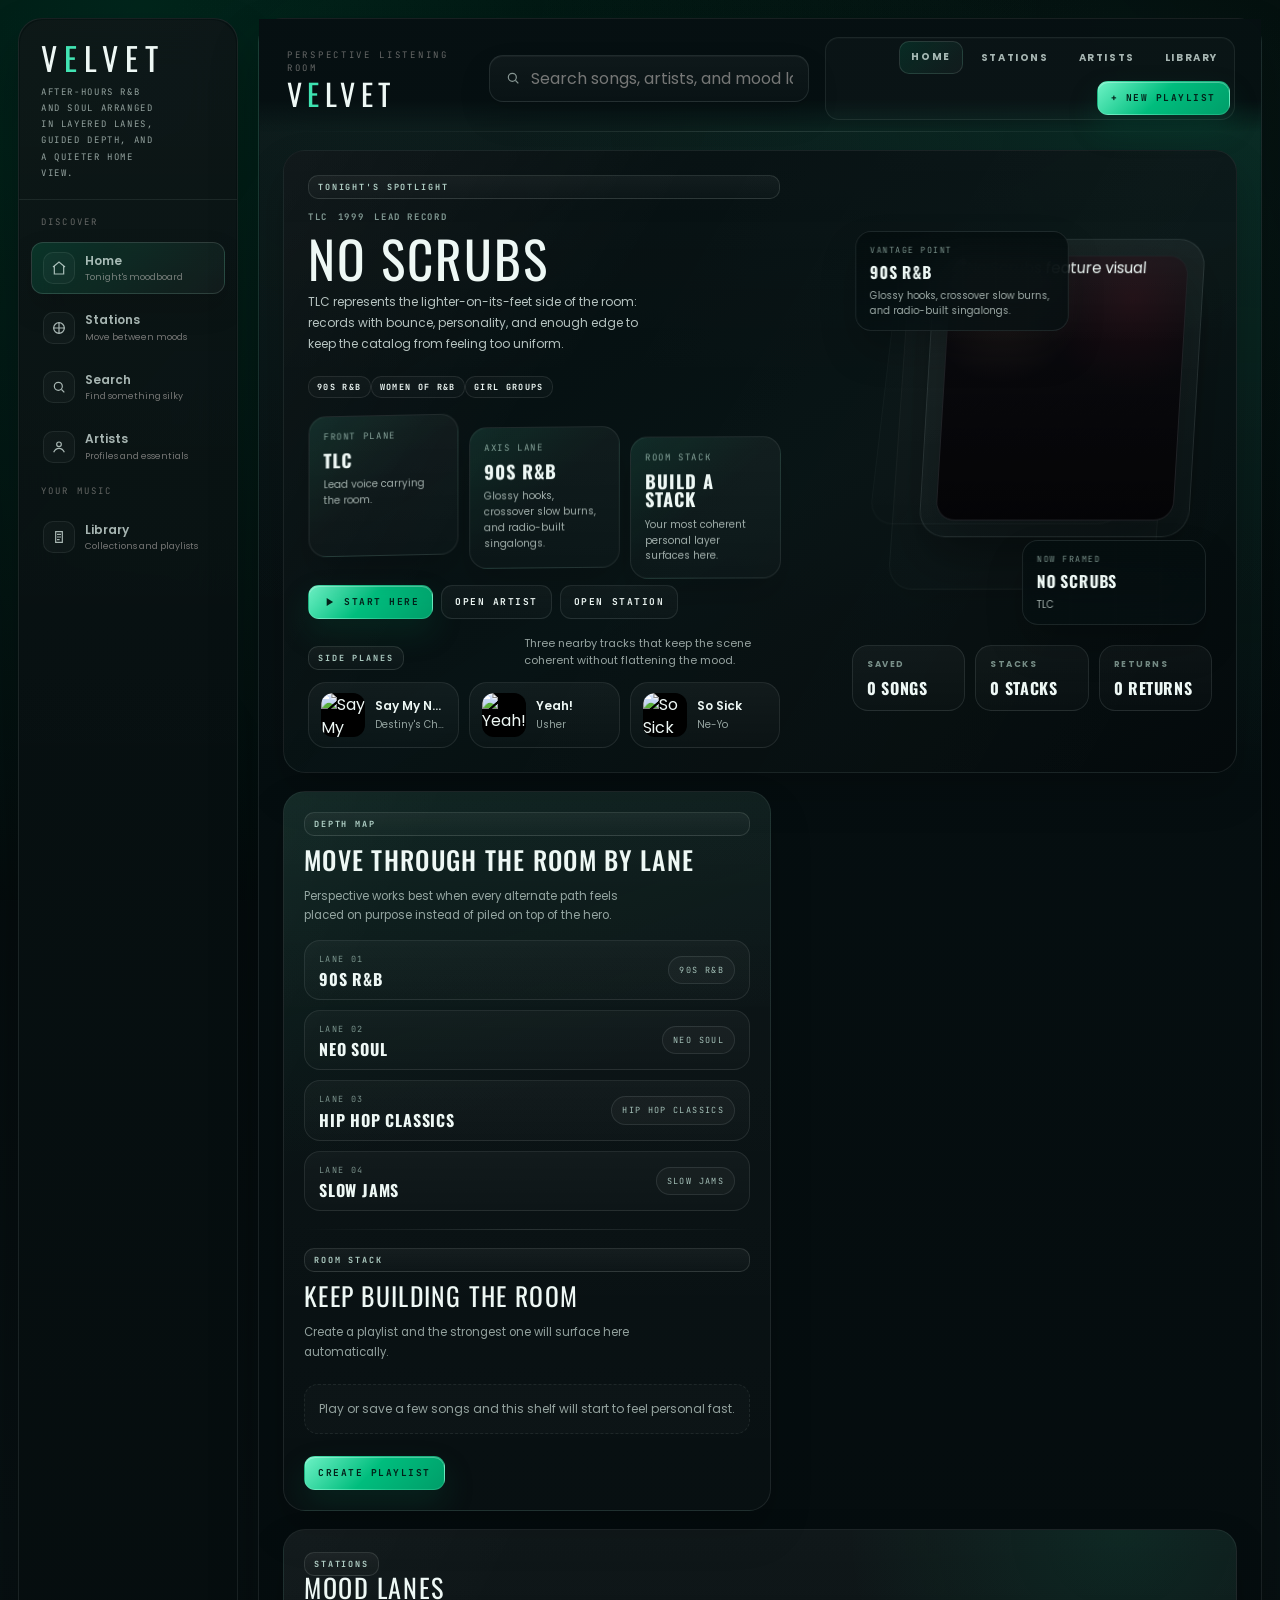
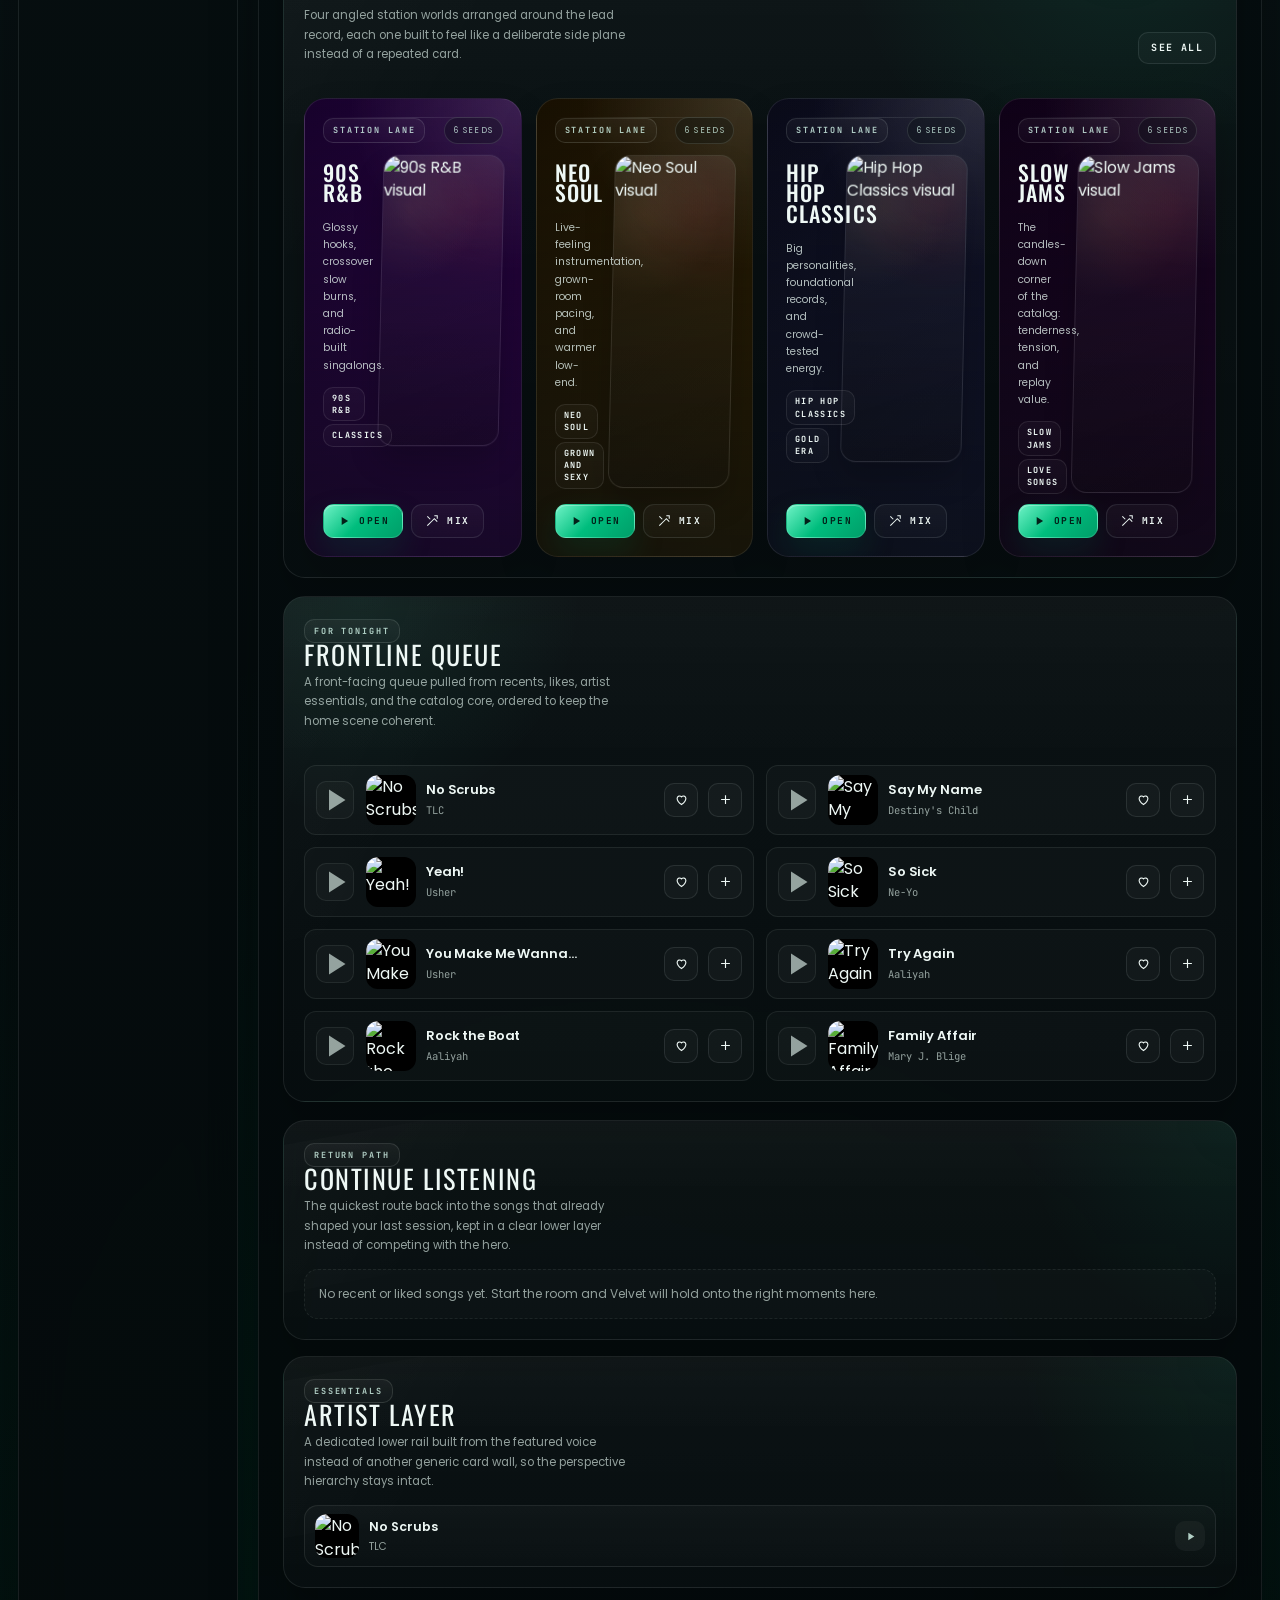
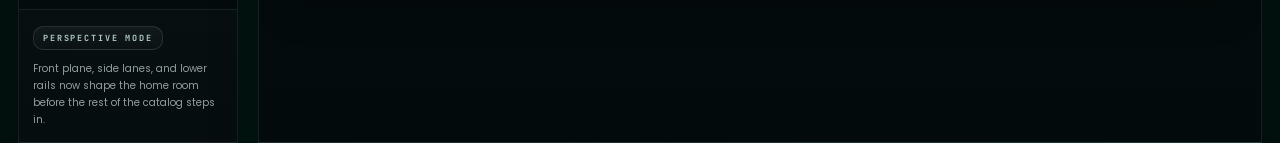
==== commit 69596102: "Apply perspective home redesign" ====
--- a/index.html
+++ b/index.html
@@ -3,22 +3,22 @@
 <head>
   <meta charset="UTF-8">
   <meta name="viewport" content="width=device-width, initial-scale=1.0">
-  <title>Velvet — Home</title>
-  <meta name="description" content="Velvet — private listening club.">
+  <title>Velvet | Home</title>
+  <meta name="description" content="Velvet home view with a perspective-driven listening room for after-hours R&amp;B and soul.">
   <link rel="stylesheet" href="assets/css/tokens.css">
   <link rel="stylesheet" href="assets/css/base.css">
   <link rel="stylesheet" href="assets/css/layout.css">
   <link rel="stylesheet" href="assets/css/components.css">
   <link rel="stylesheet" href="assets/css/pages.css">
 </head>
-<body>
+<body class="page-home">
   <div id="yt-wrap" style="position:fixed;left:-9999px;top:0;width:480px;height:270px"></div>
 
   <div class="app-shell">
     <aside class="sidebar">
       <div class="brand">
         <div class="brand-mark">V<span>E</span>LVET</div>
-        <div class="brand-note">After-hours R&amp;B and soul. Private listening, no login, pure mood.</div>
+        <div class="brand-note">After-hours R&amp;B and soul arranged in layered lanes, guided depth, and a quieter home view.</div>
       </div>
       <nav class="sidebar-nav">
         <div class="nav-group">
@@ -49,20 +49,20 @@
         </div>
       </nav>
       <div class="sidebar-foot">
-        <span class="panel-kicker">Velvet Tone</span>
-        <p>Warm gradients, modular pages, and smaller feature surfaces built for smoother editing.</p>
+        <span class="panel-kicker">Perspective Mode</span>
+        <p>Front plane, side lanes, and lower rails now shape the home room before the rest of the catalog steps in.</p>
       </div>
     </aside>
 
     <main class="main-shell">
       <header class="topbar">
         <div class="topbar-brand">
-          <span class="topbar-overline">Private Listening Club</span>
+          <span class="topbar-overline">Perspective Listening Room</span>
           <div class="topbar-signature">V<span>E</span>LVET</div>
         </div>
         <form class="topbar-search" action="search.html" method="get">
           <svg viewBox="0 0 24 24"><circle cx="11" cy="11" r="6"/><path d="m20 20-4.2-4.2"/></svg>
-          <input name="q" placeholder="Songs, artists, stations">
+          <input name="q" placeholder="Search songs, artists, and mood lanes">
         </form>
         <nav class="topbar-links">
           <a class="top-link" data-page-link="home" href="index.html">Home</a>
--- a/assets/css/tokens.css
+++ b/assets/css/tokens.css
@@ -0,0 +1,22 @@
+:root{
+  --bg:#050405;
+  --bg-soft:#0a090b;
+  --panel:rgba(12,11,14,.84);
+  --panel-strong:rgba(10,9,12,.94);
+  --card:rgba(19,16,19,.88);
+  --card-soft:rgba(255,255,255,.022);
+  --line:rgba(244,236,230,.075);
+  --line-strong:rgba(244,236,230,.14);
+  --text:#f4ece6;
+  --muted:rgba(244,236,230,.63);
+  --accent:#701625;
+  --accent-2:#9b2a36;
+  --warm:#b88d68;
+  --radius-xl:22px;
+  --radius-lg:18px;
+  --radius-md:14px;
+  --radius-sm:10px;
+  --shadow:0 18px 56px rgba(0,0,0,.28);
+  --shadow-soft:0 14px 34px rgba(0,0,0,.2);
+  --max-width:1380px;
+}
--- a/assets/css/base.css
+++ b/assets/css/base.css
@@ -0,0 +1,82 @@
+@import url("https://fonts.googleapis.com/css2?family=Cormorant+Garamond:wght@400;500;600;700&family=JetBrains+Mono:wght@400;500;600;700&family=Montserrat:wght@400;500;600;700&family=Oswald:wght@400;500;600;700&family=Poppins:wght@400;500;600;700&display=swap");
+
+*{box-sizing:border-box;margin:0;padding:0}
+html,body{min-height:100%}
+html{scroll-behavior:smooth}
+body{
+  background:
+    radial-gradient(circle at 10% 0%,rgba(112,22,37,.18),transparent 24%),
+    radial-gradient(circle at 88% 0%,rgba(184,141,104,.08),transparent 18%),
+    radial-gradient(circle at 50% 100%,rgba(112,22,37,.08),transparent 34%),
+    linear-gradient(180deg,#030304 0%,#08070a 48%,#030304 100%);
+  color:var(--text);
+  font-family:"Montserrat",sans-serif;
+  line-height:1.45;
+}
+body::before{
+  content:"";
+  position:fixed;
+  inset:0;
+  pointer-events:none;
+  background:
+    radial-gradient(circle at center,transparent 62%,rgba(0,0,0,.38) 100%),
+    linear-gradient(180deg,rgba(255,255,255,.015),transparent 20%,transparent 80%,rgba(255,255,255,.01));
+  opacity:.18;
+}
+img{display:block;max-width:100%}
+button,input,textarea,select{font:inherit}
+a{text-decoration:none;color:inherit}
+button{border:none;background:none;color:inherit;cursor:pointer}
+h1,h2,h3,h4,.display{
+  font-family:"Cormorant Garamond",serif;
+  font-weight:500;
+  letter-spacing:-.02em;
+}
+::selection{background:rgba(112,22,37,.36);color:#fff}
+input:focus-visible,button:focus-visible,a:focus-visible{
+  outline:none;
+  box-shadow:0 0 0 1px rgba(255,255,255,.16),0 0 0 4px rgba(112,22,37,.18);
+}
+.page-home{
+  --bg:#020708;
+  --bg-soft:#071012;
+  --panel:rgba(8,18,19,.88);
+  --panel-strong:rgba(6,14,16,.96);
+  --card:rgba(10,22,23,.92);
+  --card-soft:rgba(255,255,255,.026);
+  --line:rgba(227,244,239,.09);
+  --line-strong:rgba(227,244,239,.18);
+  --text:#eef8f5;
+  --muted:rgba(211,229,223,.68);
+  --accent:#00bd7d;
+  --accent-2:#3ee3b1;
+  --warm:#9bd9c5;
+  background:
+    radial-gradient(circle at 10% 0%,rgba(0,189,125,.18),transparent 26%),
+    radial-gradient(circle at 88% 4%,rgba(62,227,177,.08),transparent 18%),
+    radial-gradient(circle at 50% 100%,rgba(0,189,125,.12),transparent 34%),
+    linear-gradient(180deg,#020708 0%,#071012 46%,#020708 100%);
+  font-family:"Poppins",sans-serif;
+}
+.page-home::before{
+  background:
+    radial-gradient(circle at center,transparent 58%,rgba(0,0,0,.34) 100%),
+    linear-gradient(180deg,rgba(255,255,255,.018),transparent 18%,transparent 82%,rgba(255,255,255,.01));
+  opacity:.22;
+}
+.page-home h1,
+.page-home h2,
+.page-home h3,
+.page-home h4,
+.page-home .display{
+  font-family:"Oswald",sans-serif;
+  font-weight:500;
+  letter-spacing:.04em;
+  text-transform:uppercase;
+}
+.page-home ::selection{background:rgba(0,189,125,.34);color:#fff}
+.page-home input:focus-visible,
+.page-home button:focus-visible,
+.page-home a:focus-visible{
+  box-shadow:0 0 0 1px rgba(227,244,239,.22),0 0 0 4px rgba(0,189,125,.18);
+}
--- a/assets/css/layout.css
+++ b/assets/css/layout.css
@@ -0,0 +1,457 @@
+.app-shell{
+  display:grid;
+  grid-template-columns:220px minmax(0,1fr);
+  gap:18px;
+  min-height:100vh;
+  padding:18px 18px 0;
+}
+.sidebar,.main-shell{
+  position:relative;
+  border:1px solid var(--line);
+  box-shadow:var(--shadow-soft);
+  backdrop-filter:blur(24px);
+}
+.sidebar::before,.main-shell::before{
+  content:"";
+  position:absolute;
+  inset:1px;
+  border-radius:inherit;
+  pointer-events:none;
+  background:linear-gradient(180deg,rgba(255,255,255,.03),transparent 24%);
+  opacity:.72;
+}
+.sidebar{
+  background:linear-gradient(180deg,rgba(12,11,14,.95),rgba(7,7,9,.92));
+  border-radius:18px 18px 0 0;
+  overflow:hidden;
+  display:flex;
+  flex-direction:column;
+}
+.brand{
+  padding:24px 20px 16px;
+  border-bottom:1px solid var(--line);
+}
+.brand-mark{
+  font-size:34px;
+  letter-spacing:.26em;
+  line-height:.84;
+}
+.brand-mark span{color:var(--accent-2)}
+.brand-note{
+  margin-top:12px;
+  max-width:23ch;
+  color:var(--muted);
+  font-size:9px;
+  line-height:1.8;
+  letter-spacing:.18em;
+  text-transform:uppercase;
+}
+.sidebar-nav{
+  padding:14px 10px;
+  display:flex;
+  flex-direction:column;
+  gap:12px;
+  overflow:auto;
+}
+.nav-group{display:flex;flex-direction:column;gap:7px}
+.nav-label{
+  padding:0 10px 6px;
+  color:rgba(244,236,230,.38);
+  font-size:9px;
+  letter-spacing:.24em;
+  text-transform:uppercase;
+}
+.nav-item{
+  display:flex;
+  align-items:center;
+  gap:10px;
+  padding:8px 10px;
+  border-radius:12px;
+  border:1px solid transparent;
+  color:var(--muted);
+  transition:background .22s ease,border-color .22s ease,transform .22s cubic-bezier(.2,.9,.28,1),color .22s ease;
+}
+.nav-item:hover{
+  transform:translateX(2px);
+  background:rgba(255,255,255,.024);
+  border-color:var(--line);
+}
+.nav-item.active{
+  color:var(--text);
+  background:linear-gradient(135deg,rgba(112,22,37,.18),rgba(255,255,255,.024));
+  border-color:rgba(244,236,230,.1);
+}
+.nav-icon{
+  width:32px;
+  height:32px;
+  border-radius:10px;
+  display:grid;
+  place-items:center;
+  background:rgba(255,255,255,.03);
+  border:1px solid rgba(255,255,255,.06);
+  flex-shrink:0;
+}
+.nav-icon svg{width:16px;height:16px;stroke:currentColor;stroke-width:1.8;fill:none}
+.nav-copy{display:flex;flex-direction:column;gap:2px;min-width:0}
+.nav-copy strong{font-size:12px;font-weight:600}
+.nav-copy small{font-size:9px;color:rgba(244,236,230,.46);white-space:nowrap;overflow:hidden;text-overflow:ellipsis}
+.sidebar-foot{
+  margin-top:auto;
+  padding:14px;
+  border-top:1px solid var(--line);
+}
+.sidebar-foot p{
+  margin-top:10px;
+  color:var(--muted);
+  font-size:10px;
+  line-height:1.7;
+}
+.main-shell{
+  display:flex;
+  flex-direction:column;
+  min-width:0;
+  border-radius:18px 18px 0 0;
+  background:
+    radial-gradient(circle at top right,rgba(112,22,37,.13),transparent 20%),
+    radial-gradient(circle at 14% 0%,rgba(184,141,104,.05),transparent 18%),
+    linear-gradient(180deg,rgba(10,10,12,.96),rgba(6,6,8,.92));
+}
+.topbar{
+  position:sticky;
+  top:0;
+  z-index:10;
+  display:grid;
+  grid-template-columns:minmax(188px,.78fr) minmax(320px,1.08fr) auto;
+  align-items:center;
+  gap:16px;
+  padding:16px 24px 10px;
+  backdrop-filter:blur(26px);
+  background:linear-gradient(180deg,rgba(7,7,9,.96) 72%,rgba(7,7,9,0));
+}
+.topbar::after{
+  content:"";
+  position:absolute;
+  left:24px;
+  right:24px;
+  bottom:0;
+  height:1px;
+  background:linear-gradient(90deg,transparent,rgba(244,236,230,.09),transparent);
+}
+.topbar-brand{display:flex;flex-direction:column;gap:4px;padding-left:2px}
+.topbar-overline{font-size:9px;letter-spacing:.3em;text-transform:uppercase;color:rgba(244,236,230,.4)}
+.topbar-signature{font-family:"Cormorant Garamond",serif;font-size:28px;letter-spacing:.18em;line-height:.86}
+.topbar-signature span{color:var(--accent-2)}
+.topbar-search{
+  display:flex;
+  align-items:center;
+  gap:10px;
+  border:1px solid var(--line);
+  border-radius:14px;
+  padding:11px 15px;
+  background:linear-gradient(180deg,rgba(255,255,255,.034),rgba(255,255,255,.014));
+  box-shadow:inset 0 1px 0 rgba(255,255,255,.03);
+}
+.topbar-search svg{width:16px;height:16px;stroke:var(--muted);stroke-width:1.8;fill:none;flex-shrink:0}
+.topbar-search input{
+  width:100%;
+  border:none;
+  background:transparent;
+  color:var(--text);
+}
+.topbar-search input::placeholder{color:rgba(244,236,230,.46)}
+.topbar-links{
+  display:flex;
+  align-items:center;
+  justify-content:flex-end;
+  gap:6px;
+  flex-wrap:wrap;
+  padding:4px;
+  border:1px solid rgba(255,255,255,.06);
+  border-radius:14px;
+  background:rgba(255,255,255,.018);
+  box-shadow:inset 0 1px 0 rgba(255,255,255,.02);
+}
+.top-link{
+  padding:8px 11px;
+  border-radius:10px;
+  border:1px solid transparent;
+  font-size:10px;
+  font-weight:700;
+  letter-spacing:.16em;
+  text-transform:uppercase;
+  color:rgba(244,236,230,.7);
+  transition:background .22s ease,border-color .22s ease,color .22s ease,transform .22s cubic-bezier(.2,.9,.28,1);
+}
+.top-link:hover,.top-link.active{
+  transform:translateY(-1px);
+  background:linear-gradient(135deg,rgba(112,22,37,.12),rgba(255,255,255,.022));
+  border-color:var(--line);
+  color:var(--text);
+}
+.topbar-links .btn{margin-left:2px}
+.content{
+  width:min(100%,var(--max-width));
+  margin:0 auto;
+  padding:18px 24px 154px;
+}
+.page-stack{display:flex;flex-direction:column;gap:18px}
+.player-bar{
+  position:fixed;
+  left:256px;
+  right:18px;
+  bottom:14px;
+  z-index:30;
+  display:none;
+  align-items:center;
+  gap:16px;
+  padding:12px 16px;
+  border-radius:18px;
+  border:1px solid var(--line);
+  background:linear-gradient(180deg,rgba(10,10,12,.96),rgba(8,8,10,.92));
+  box-shadow:0 18px 38px rgba(0,0,0,.3);
+  backdrop-filter:blur(24px);
+}
+.player-bar::before{
+  content:"";
+  position:absolute;
+  inset:0;
+  border-radius:inherit;
+  background:linear-gradient(90deg,rgba(112,22,37,.12),transparent 28%,transparent 72%,rgba(184,141,104,.07));
+  pointer-events:none;
+  opacity:.8;
+}
+.player-bar.visible{display:flex}
+.player-meta,.player-center,.player-right{position:relative;z-index:1}
+.player-meta{display:flex;align-items:center;gap:12px;min-width:0}
+.player-art{
+  position:relative;
+  width:56px;
+  height:56px;
+  border-radius:16px;
+  overflow:visible;
+  border:1px solid var(--line);
+  background:#000;
+  box-shadow:0 12px 26px rgba(0,0,0,.24);
+}
+.player-art::before{
+  content:"";
+  position:absolute;
+  inset:-10px;
+  border-radius:18px;
+  background:radial-gradient(circle,rgba(112,22,37,.22),transparent 72%);
+  opacity:.8;
+  pointer-events:none;
+}
+.player-art img{position:relative;z-index:1;width:100%;height:100%;object-fit:cover;border-radius:15px}
+.player-text{min-width:0}
+.player-kicker{display:block;margin-bottom:4px;font-size:9px;letter-spacing:.18em;text-transform:uppercase;color:rgba(244,236,230,.46)}
+.player-title{display:block;font-size:14px;font-weight:600;white-space:nowrap;overflow:hidden;text-overflow:ellipsis;letter-spacing:-.01em}
+.player-artist{display:block;margin-top:3px;color:var(--muted);font-size:11px;white-space:nowrap;overflow:hidden;text-overflow:ellipsis}
+.player-center{display:flex;flex:1;flex-direction:column;align-items:center;gap:7px;min-width:0}
+.player-controls{display:flex;align-items:center;gap:8px}
+#playerToggle{min-width:88px}
+.player-progress{display:flex;align-items:center;gap:8px;width:100%;max-width:470px}
+.player-time{width:34px;text-align:center;font-size:9px;color:var(--muted)}
+.player-track{
+  flex:1;
+  height:5px;
+  border-radius:999px;
+  background:rgba(255,255,255,.06);
+  overflow:hidden;
+  cursor:pointer;
+  box-shadow:inset 0 1px 2px rgba(0,0,0,.3);
+}
+.player-fill{height:100%;width:0;background:linear-gradient(90deg,#8a2535 0%,#b98967 100%);box-shadow:0 0 14px rgba(112,22,37,.34)}
+.player-right{display:flex;align-items:center;gap:8px}
+.vol-wrap{
+  display:flex;
+  align-items:center;
+  gap:8px;
+  padding:8px 10px;
+  border-radius:12px;
+  border:1px solid var(--line);
+  background:linear-gradient(180deg,rgba(255,255,255,.028),rgba(255,255,255,.012));
+}
+.vol-wrap input{width:88px;accent-color:var(--accent-2)}
+.modal-backdrop{
+  position:fixed;
+  inset:0;
+  z-index:40;
+  display:none;
+  align-items:center;
+  justify-content:center;
+  padding:16px;
+  background:rgba(0,0,0,.72);
+  backdrop-filter:blur(14px);
+}
+.modal-backdrop.open{display:flex}
+.modal{
+  width:min(400px,100%);
+  padding:18px;
+  border-radius:18px;
+  border:1px solid var(--line);
+  background:linear-gradient(180deg,rgba(18,16,20,.95),rgba(10,10,12,.92));
+  box-shadow:var(--shadow);
+}
+.modal h3{font-size:30px}
+.modal p{margin-top:8px;color:var(--muted);font-size:12px;line-height:1.65}
+.modal input{
+  width:100%;
+  margin-top:12px;
+  padding:12px 14px;
+  border-radius:14px;
+  border:1px solid var(--line);
+  background:rgba(255,255,255,.03);
+  color:var(--text);
+}
+.modal-actions{display:flex;justify-content:flex-end;gap:8px;margin-top:12px}
+.toast{
+  position:fixed;
+  left:50%;
+  bottom:104px;
+  transform:translateX(-50%);
+  z-index:50;
+  padding:10px 14px;
+  border-radius:14px;
+  border:1px solid var(--line);
+  background:rgba(16,14,18,.94);
+  font-size:11px;
+  opacity:0;
+  transition:.22s ease;
+  pointer-events:none;
+}
+.toast.show{opacity:1;transform:translateX(-50%) translateY(-2px)}
+@media (max-width:1120px){
+  .app-shell{grid-template-columns:210px minmax(0,1fr);gap:14px;padding:14px 14px 0}
+  .topbar{grid-template-columns:1fr;gap:12px;align-items:flex-start}
+  .topbar-links{justify-content:flex-start}
+  .player-bar{left:14px;right:14px}
+}
+@media (max-width:860px){
+  .app-shell{grid-template-columns:1fr}
+  .sidebar{display:none}
+  .content{padding:14px 16px 146px}
+  .player-bar{flex-wrap:wrap;height:auto}
+  .player-center{order:3;width:100%}
+}
+.page-home .app-shell{
+  gap:20px;
+  perspective:1800px;
+}
+.page-home .sidebar,
+.page-home .main-shell{
+  border-color:rgba(227,244,239,.09);
+  border-radius:24px 24px 0 0;
+  box-shadow:0 24px 50px rgba(0,0,0,.24);
+}
+.page-home .sidebar{
+  background:
+    linear-gradient(180deg,rgba(8,18,19,.96),rgba(4,10,12,.94)),
+    linear-gradient(130deg,rgba(0,189,125,.08),transparent 34%);
+}
+.page-home .sidebar::after,
+.page-home .main-shell::after{
+  content:"";
+  position:absolute;
+  inset:0;
+  pointer-events:none;
+  background:
+    linear-gradient(rgba(255,255,255,.03) 1px,transparent 1px),
+    linear-gradient(90deg,rgba(255,255,255,.02) 1px,transparent 1px);
+  background-size:100% 52px,52px 100%;
+  opacity:.06;
+}
+.page-home .brand{
+  padding:26px 22px 18px;
+  border-bottom-color:rgba(227,244,239,.08);
+}
+.page-home .brand-mark{
+  font-family:"Oswald",sans-serif;
+  font-size:32px;
+  letter-spacing:.22em;
+  text-transform:uppercase;
+}
+.page-home .brand-mark span,
+.page-home .topbar-signature span{color:var(--accent-2)}
+.page-home .brand-note,
+.page-home .nav-label,
+.page-home .topbar-overline,
+.page-home .player-kicker{
+  font-family:"JetBrains Mono",monospace;
+}
+.page-home .sidebar-nav{padding:16px 12px}
+.page-home .nav-item{
+  padding:9px 11px;
+  border-color:rgba(227,244,239,0);
+  color:rgba(227,244,239,.72);
+}
+.page-home .nav-item:hover{
+  transform:translateX(4px);
+  background:rgba(255,255,255,.03);
+  border-color:rgba(227,244,239,.08);
+}
+.page-home .nav-item.active{
+  background:linear-gradient(135deg,rgba(0,189,125,.18),rgba(255,255,255,.03));
+  border-color:rgba(227,244,239,.14);
+  box-shadow:0 14px 28px rgba(0,0,0,.18);
+}
+.page-home .nav-icon{
+  background:rgba(255,255,255,.026);
+  border-color:rgba(227,244,239,.08);
+}
+.page-home .sidebar-foot{
+  border-top-color:rgba(227,244,239,.08);
+  background:linear-gradient(180deg,rgba(255,255,255,.015),rgba(255,255,255,.01));
+}
+.page-home .main-shell{
+  background:
+    radial-gradient(circle at top right,rgba(0,189,125,.16),transparent 22%),
+    radial-gradient(circle at 16% 0%,rgba(62,227,177,.06),transparent 18%),
+    linear-gradient(180deg,rgba(6,16,18,.98),rgba(4,10,12,.94));
+}
+.page-home .topbar{
+  padding:18px 26px 12px;
+  background:linear-gradient(180deg,rgba(6,16,18,.98) 72%,rgba(6,16,18,0));
+}
+.page-home .topbar::after{
+  left:26px;
+  right:26px;
+  background:linear-gradient(90deg,transparent,rgba(227,244,239,.12),transparent);
+}
+.page-home .topbar-brand{gap:6px}
+.page-home .topbar-signature{
+  font-family:"Oswald",sans-serif;
+  font-size:30px;
+  letter-spacing:.18em;
+  text-transform:uppercase;
+}
+.page-home .topbar-search{
+  border-color:rgba(227,244,239,.1);
+  background:linear-gradient(180deg,rgba(255,255,255,.04),rgba(255,255,255,.016));
+  box-shadow:0 16px 32px rgba(0,0,0,.14), inset 0 1px 0 rgba(255,255,255,.04);
+}
+.page-home .topbar-search svg{stroke:rgba(211,229,223,.62)}
+.page-home .topbar-links{
+  border-color:rgba(227,244,239,.08);
+  background:rgba(255,255,255,.02);
+}
+.page-home .top-link{
+  color:rgba(227,244,239,.72);
+}
+.page-home .top-link:hover,
+.page-home .top-link.active{
+  background:linear-gradient(135deg,rgba(0,189,125,.14),rgba(255,255,255,.03));
+  border-color:rgba(227,244,239,.12);
+}
+.page-home .content{padding-bottom:154px}
+.page-home .player-bar{
+  border-color:rgba(227,244,239,.1);
+  background:linear-gradient(180deg,rgba(6,16,18,.96),rgba(4,10,12,.92));
+}
+.page-home .player-bar::before{
+  background:linear-gradient(90deg,rgba(0,189,125,.18),transparent 28%,transparent 72%,rgba(62,227,177,.08));
+}
+.page-home .vol-wrap{
+  border-color:rgba(227,244,239,.1);
+  background:linear-gradient(180deg,rgba(255,255,255,.032),rgba(255,255,255,.014));
+}
--- a/assets/css/components.css
+++ b/assets/css/components.css
@@ -0,0 +1,685 @@
+.btn{
+  display:inline-flex;
+  align-items:center;
+  justify-content:center;
+  gap:8px;
+  min-height:34px;
+  padding:0 13px;
+  border-radius:11px;
+  border:1px solid transparent;
+  font-size:9.5px;
+  font-weight:700;
+  letter-spacing:.16em;
+  text-transform:uppercase;
+  transition:transform .22s cubic-bezier(.2,.9,.28,1),border-color .22s ease,background .22s ease,box-shadow .22s ease,color .22s ease,opacity .22s ease;
+}
+.btn svg{width:14px;height:14px;stroke:currentColor;stroke-width:1.8;fill:none}
+.btn:hover{transform:translateY(-1px)}
+.btn-primary{
+  color:#fff;
+  background:linear-gradient(135deg,rgba(122,27,41,.96),rgba(76,13,24,.98));
+  border-color:rgba(255,255,255,.08);
+  box-shadow:0 10px 26px rgba(61,8,17,.32), inset 0 1px 0 rgba(255,255,255,.08);
+}
+.btn-primary:hover{box-shadow:0 14px 30px rgba(61,8,17,.36), inset 0 1px 0 rgba(255,255,255,.1)}
+.btn-secondary{
+  background:linear-gradient(180deg,rgba(255,255,255,.034),rgba(255,255,255,.014));
+  border-color:rgba(255,255,255,.08);
+  color:var(--text);
+}
+.btn-secondary:hover{background:linear-gradient(180deg,rgba(255,255,255,.05),rgba(255,255,255,.02))}
+.btn-icon{
+  width:34px;
+  height:34px;
+  border-radius:10px;
+  border:1px solid var(--line);
+  display:grid;
+  place-items:center;
+  background:rgba(255,255,255,.02);
+  transition:transform .22s cubic-bezier(.2,.9,.28,1),border-color .22s ease,background .22s ease,color .22s ease,box-shadow .22s ease;
+}
+.btn-icon svg{width:15px;height:15px;stroke:currentColor;stroke-width:1.8;fill:none}
+.btn-icon:hover{transform:translateY(-1px);border-color:var(--line-strong);background:rgba(255,255,255,.04);box-shadow:0 10px 18px rgba(0,0,0,.16)}
+.btn-icon.on{color:#fff;border-color:rgba(155,42,54,.28);background:rgba(112,22,37,.18)}
+.panel{
+  position:relative;
+  overflow:hidden;
+  padding:16px;
+  border-radius:16px;
+  border:1px solid var(--line);
+  background:
+    radial-gradient(circle at top right,rgba(112,22,37,.08),transparent 24%),
+    linear-gradient(180deg,rgba(255,255,255,.03),rgba(255,255,255,.012));
+  box-shadow:var(--shadow-soft);
+}
+.panel::after{
+  content:"";
+  position:absolute;
+  inset:0;
+  pointer-events:none;
+  background:linear-gradient(180deg,rgba(255,255,255,.02),transparent 32%);
+  opacity:.7;
+}
+.panel > *{position:relative;z-index:1}
+.panel-kicker{
+  display:inline-flex;
+  align-items:center;
+  padding:5px 9px;
+  border-radius:10px;
+  border:1px solid rgba(255,255,255,.09);
+  background:linear-gradient(180deg,rgba(255,255,255,.035),rgba(255,255,255,.016));
+  color:rgba(244,236,230,.74);
+  font-size:8.5px;
+  font-weight:700;
+  letter-spacing:.22em;
+  text-transform:uppercase;
+}
+.section-head{
+  display:flex;
+  justify-content:space-between;
+  align-items:flex-end;
+  gap:14px;
+  margin-bottom:12px;
+}
+.section-title{font-size:clamp(1.64rem,1.95vw,2.18rem);line-height:.92;letter-spacing:-.03em}
+.section-copy{margin-top:6px;max-width:42ch;color:var(--muted);font-size:11.5px;line-height:1.68}
+.section-link{
+  display:inline-flex;
+  align-items:center;
+  gap:8px;
+  padding:8px 12px;
+  border-radius:10px;
+  border:1px solid var(--line);
+  background:rgba(255,255,255,.022);
+  font-size:10px;
+  font-weight:700;
+  letter-spacing:.14em;
+  text-transform:uppercase;
+  transition:transform .22s cubic-bezier(.2,.9,.28,1),border-color .22s ease,background .22s ease;
+}
+.section-link:hover{transform:translateY(-1px);border-color:var(--line-strong);background:rgba(255,255,255,.04)}
+.hero-banner{
+  display:grid;
+  grid-template-columns:minmax(0,1fr) auto;
+  align-items:center;
+  gap:18px;
+  min-height:118px;
+  padding:18px 20px;
+  border-radius:20px;
+  border:1px solid var(--line);
+  background:
+    radial-gradient(circle at top right,rgba(112,22,37,.18),transparent 26%),
+    linear-gradient(145deg,#0a0a0d 0%,#120c0f 46%,#0d0d10 100%);
+}
+.hero-copy h1{font-size:clamp(1.8rem,2.35vw,2.4rem);line-height:.94;max-width:12ch;letter-spacing:-.035em}
+.hero-copy p{margin-top:8px;max-width:46ch;color:var(--muted);font-size:11.5px;line-height:1.66}
+.hero-actions{display:flex;align-items:center;gap:10px;flex-wrap:wrap;justify-content:flex-end}
+.station-grid,.card-grid,.artist-grid{
+  display:grid;
+  grid-template-columns:repeat(2,minmax(0,1fr));
+  gap:14px;
+}
+.station-card,.shelf-card,.artist-card{
+  position:relative;
+  overflow:hidden;
+  border-radius:14px;
+  border:1px solid var(--line);
+  box-shadow:var(--shadow-soft);
+  transition:transform .26s cubic-bezier(.2,.9,.28,1),border-color .22s ease,box-shadow .22s ease,background .22s ease;
+}
+.station-card:hover,.shelf-card:hover,.artist-card:hover{
+  transform:translateY(-2px);
+  border-color:rgba(244,236,230,.14);
+  box-shadow:0 18px 34px rgba(0,0,0,.2);
+}
+.station-card{
+  display:flex;
+  flex-direction:column;
+  gap:10px;
+  min-height:148px;
+  padding:13px;
+  background:
+    linear-gradient(180deg,rgba(8,8,11,.12),rgba(8,8,11,.68)),
+    radial-gradient(circle at top right,rgba(255,255,255,.1),transparent 34%),
+    var(--station-gradient,linear-gradient(135deg,#1a0f12,#2d151c));
+}
+.station-card::before{
+  content:"";
+  position:absolute;
+  inset:-18% auto auto 46%;
+  width:180px;
+  height:180px;
+  background:radial-gradient(circle,rgba(255,255,255,.16),transparent 68%);
+  opacity:.32;
+  pointer-events:none;
+}
+.station-card-top{display:flex;align-items:center;justify-content:space-between;gap:10px}
+.station-card-seed{
+  display:inline-flex;
+  align-items:center;
+  padding:5px 8px;
+  border-radius:10px;
+  border:1px solid rgba(255,255,255,.1);
+  background:rgba(0,0,0,.18);
+  font-size:8.5px;
+  font-weight:700;
+  letter-spacing:.16em;
+  text-transform:uppercase;
+  color:rgba(244,236,230,.74);
+}
+.station-card-copy{display:flex;flex-direction:column;gap:8px;max-width:22ch}
+.station-card h3{font-size:clamp(1.2rem,1.42vw,1.5rem);line-height:.95}
+.station-card p{color:rgba(244,236,230,.78);font-size:11px;line-height:1.58}
+.station-card .meta-tags,.artist-card .meta-tags{display:flex;flex-wrap:wrap;gap:7px}
+.mini-tag{
+  display:inline-flex;
+  align-items:center;
+  padding:4px 8px;
+  border-radius:10px;
+  border:1px solid rgba(255,255,255,.09);
+  background:linear-gradient(180deg,rgba(255,255,255,.03),rgba(255,255,255,.018));
+  font-size:8.5px;
+  font-weight:700;
+  letter-spacing:.16em;
+  text-transform:uppercase;
+}
+.station-card .actions,.artist-card .actions{display:flex;gap:8px;flex-wrap:wrap;margin-top:auto}
+.artist-card{
+  display:grid;
+  grid-template-columns:112px minmax(0,1fr);
+  gap:14px;
+  align-items:stretch;
+  padding:14px;
+  background:
+    linear-gradient(180deg,rgba(8,8,11,.12),rgba(8,8,11,.58)),
+    radial-gradient(circle at top right,rgba(255,255,255,.08),transparent 32%),
+    var(--artist-gradient,linear-gradient(135deg,#161116,#301921));
+}
+.artist-card::before{
+  content:"";
+  position:absolute;
+  inset:0;
+  background-image:var(--artist-image);
+  background-size:cover;
+  background-position:center;
+  opacity:.12;
+  filter:blur(26px) saturate(1.05);
+  transform:scale(1.12);
+  pointer-events:none;
+}
+.artist-card-visual{display:flex;flex-direction:column;justify-content:space-between;gap:10px;position:relative;z-index:1}
+.artist-card-media{
+  position:relative;
+  width:100%;
+  aspect-ratio:1 / 1.12;
+  border-radius:12px;
+  overflow:hidden;
+  border:1px solid rgba(255,255,255,.1);
+  background:rgba(255,255,255,.04);
+}
+.artist-card-media img{width:100%;height:100%;object-fit:cover;transition:transform .55s cubic-bezier(.2,.9,.28,1)}
+.artist-card:hover .artist-card-media img{transform:scale(1.05)}
+.artist-card-monogram{
+  width:100%;
+  height:100%;
+  display:grid;
+  place-items:center;
+  font-family:"Cormorant Garamond",serif;
+  font-size:2.2rem;
+  letter-spacing:.08em;
+  color:rgba(244,236,230,.84);
+  background:linear-gradient(145deg,rgba(255,255,255,.06),rgba(255,255,255,.02));
+}
+.artist-card-body{display:flex;flex-direction:column;gap:10px;min-width:0;position:relative;z-index:1}
+.artist-card h3{font-size:clamp(1.22rem,1.46vw,1.56rem);line-height:.96}
+.artist-card p{color:rgba(244,236,230,.78);font-size:11px;line-height:1.58}
+.song-list{display:grid;grid-template-columns:repeat(2,minmax(0,1fr));gap:10px}
+.song-row{
+  display:grid;
+  grid-template-columns:40px 50px minmax(0,1fr) 34px 34px;
+  gap:10px;
+  align-items:center;
+  padding:9px 11px;
+  border-radius:12px;
+  border:1px solid var(--line);
+  background:rgba(255,255,255,.022);
+  transition:transform .22s cubic-bezier(.2,.9,.28,1),border-color .22s ease,background .22s ease,box-shadow .22s ease;
+}
+.song-row:hover{
+  transform:translateY(-1px);
+  border-color:var(--line-strong);
+  background:rgba(255,255,255,.032);
+  box-shadow:0 12px 22px rgba(0,0,0,.14);
+}
+.song-row img{width:50px;height:50px;border-radius:12px;object-fit:cover;background:#000;transition:transform .45s cubic-bezier(.2,.9,.28,1)}
+.song-row:hover img{transform:scale(1.04)}
+.song-index{
+  width:38px;
+  height:38px;
+  border-radius:10px;
+  display:grid;
+  place-items:center;
+  background:rgba(255,255,255,.028);
+  border:1px solid var(--line);
+  color:var(--muted);
+  font-size:11px;
+  transition:background .22s ease,border-color .22s ease,color .22s ease;
+}
+.song-row:hover .song-index{background:rgba(112,22,37,.16);border-color:rgba(255,255,255,.12);color:#fff}
+.song-main{min-width:0}
+.song-title{font-size:13px;font-weight:600;letter-spacing:-.01em;white-space:nowrap;overflow:hidden;text-overflow:ellipsis}
+.song-sub{margin-top:3px;color:var(--muted);font-size:10.5px;white-space:nowrap;overflow:hidden;text-overflow:ellipsis}
+.shelf-card{
+  display:grid;
+  grid-template-columns:118px minmax(0,1fr);
+  gap:14px;
+  align-items:center;
+  padding:14px;
+  background:linear-gradient(180deg,rgba(255,255,255,.03),rgba(255,255,255,.014));
+}
+.shelf-card-media{height:92px;border-radius:14px;overflow:hidden;background:#000;border:1px solid var(--line)}
+.shelf-card-media img{width:100%;height:100%;object-fit:cover;transition:transform .55s cubic-bezier(.2,.9,.28,1)}
+.shelf-card:hover .shelf-card-media img{transform:scale(1.05)}
+.shelf-card-copy{display:flex;flex-direction:column;gap:8px;min-width:0}
+.empty{
+  padding:14px;
+  border-radius:14px;
+  border:1px dashed var(--line);
+  background:rgba(255,255,255,.014);
+  color:var(--muted);
+  font-size:12px;
+  line-height:1.65;
+}
+.split{display:grid;grid-template-columns:minmax(0,1.2fr) minmax(300px,.8fr);gap:14px}
+.detail-panel{position:sticky;top:76px;align-self:start}
+.alpha-bar{display:flex;flex-wrap:wrap;gap:8px;margin-bottom:12px}
+.alpha-btn{
+  min-height:30px;
+  padding:0 10px;
+  border-radius:10px;
+  border:1px solid var(--line);
+  background:rgba(255,255,255,.022);
+  font-size:10px;
+  font-weight:700;
+  transition:transform .22s cubic-bezier(.2,.9,.28,1),border-color .22s ease,background .22s ease;
+}
+.alpha-btn:hover{transform:translateY(-1px);border-color:var(--line-strong);background:rgba(255,255,255,.04)}
+.alpha-btn.active{background:linear-gradient(135deg,rgba(112,22,37,.16),rgba(255,255,255,.024));border-color:var(--line-strong)}
+.inline-actions{display:flex;flex-wrap:wrap;gap:8px;margin-top:12px}
+.topbar-search{
+  position:relative;
+  transition:border-color .22s ease,background .22s ease,box-shadow .22s ease,transform .22s ease;
+}
+.topbar-search:focus-within,.topbar-search.is-open{
+  border-color:rgba(244,236,230,.14);
+  background:linear-gradient(180deg,rgba(255,255,255,.05),rgba(255,255,255,.022));
+  box-shadow:0 14px 28px rgba(0,0,0,.18);
+}
+.topbar-search input:focus{outline:none}
+.search-preview{
+  position:absolute;
+  top:calc(100% + 8px);
+  left:-1px;
+  right:-1px;
+  z-index:25;
+  display:none;
+  padding:12px;
+  border-radius:16px;
+  border:1px solid rgba(255,255,255,.1);
+  background:rgba(10,10,13,.96);
+  box-shadow:0 18px 48px rgba(0,0,0,.3);
+  backdrop-filter:blur(22px);
+}
+.topbar-search.is-open .search-preview{display:block}
+.search-preview-shell{display:flex;flex-direction:column;gap:10px}
+.search-preview-head{display:flex;align-items:center;justify-content:space-between;gap:10px}
+.search-preview-link{
+  border:none;
+  background:none;
+  padding:0;
+  color:rgba(244,236,230,.84);
+  font-size:9px;
+  font-weight:700;
+  letter-spacing:.16em;
+  text-transform:uppercase;
+  cursor:pointer;
+}
+.search-preview-group{display:flex;flex-direction:column;gap:7px}
+.search-preview-label{color:rgba(244,236,230,.44);font-size:9px;letter-spacing:.18em;text-transform:uppercase}
+.search-preview-list{display:flex;flex-direction:column;gap:7px}
+.search-preview-row{
+  width:100%;
+  display:grid;
+  grid-template-columns:44px minmax(0,1fr);
+  gap:10px;
+  align-items:center;
+  padding:8px 10px;
+  border-radius:12px;
+  border:1px solid rgba(255,255,255,.08);
+  background:linear-gradient(180deg,rgba(255,255,255,.03),rgba(255,255,255,.014));
+  color:var(--text);
+  text-align:left;
+  transition:transform .22s cubic-bezier(.2,.9,.28,1),border-color .22s ease,background .22s ease;
+}
+.search-preview-row:hover{
+  transform:translateY(-1px);
+  border-color:rgba(255,255,255,.14);
+  background:linear-gradient(180deg,rgba(255,255,255,.045),rgba(255,255,255,.02));
+}
+.search-preview-row img{width:44px;height:44px;border-radius:12px;object-fit:cover;background:#000}
+.search-preview-copy{display:flex;flex-direction:column;gap:3px;min-width:0}
+.search-preview-copy strong{font-size:12px;font-weight:600;white-space:nowrap;overflow:hidden;text-overflow:ellipsis}
+.search-preview-copy small{font-size:10px;color:var(--muted);white-space:nowrap;overflow:hidden;text-overflow:ellipsis}
+.search-preview-chip-row{display:flex;flex-wrap:wrap;gap:8px}
+.search-preview-chip{
+  min-width:0;
+  display:inline-flex;
+  align-items:center;
+  gap:10px;
+  padding:7px 9px;
+  border-radius:10px;
+  border:1px solid rgba(255,255,255,.08);
+  background:rgba(255,255,255,.026);
+  transition:transform .22s cubic-bezier(.2,.9,.28,1),border-color .22s ease,background .22s ease;
+}
+.search-preview-chip:hover{
+  transform:translateY(-1px);
+  border-color:rgba(255,255,255,.14);
+  background:rgba(255,255,255,.04);
+}
+.search-preview-chip strong{font-size:11px;font-weight:600}
+.search-preview-chip span{font-size:9px;letter-spacing:.16em;text-transform:uppercase;color:var(--muted)}
+.search-preview-status,.search-preview-empty{padding:2px 0 0;color:var(--muted);font-size:10px;line-height:1.6}
+.search-status-panel{display:flex;align-items:flex-end;justify-content:space-between;gap:14px;padding:16px}
+.search-status-panel .section-copy{max-width:28ch;margin-top:0}
+.playlist-picker-card{
+  width:100%;
+  display:grid;
+  grid-template-columns:88px minmax(0,1fr);
+  gap:12px;
+  align-items:stretch;
+  padding:12px;
+  border-radius:16px;
+  border:1px solid rgba(255,255,255,.08);
+  background:linear-gradient(180deg,rgba(255,255,255,.03),rgba(255,255,255,.014));
+  color:var(--text);
+  text-align:left;
+  transition:transform .22s cubic-bezier(.2,.9,.28,1),border-color .22s ease,background .22s ease,box-shadow .22s ease;
+}
+.playlist-picker-card:hover:not(:disabled){
+  transform:translateY(-1px);
+  border-color:rgba(255,255,255,.14);
+  background:linear-gradient(180deg,rgba(255,255,255,.045),rgba(255,255,255,.02));
+  box-shadow:0 16px 30px rgba(0,0,0,.18);
+}
+.playlist-picker-card:disabled{opacity:.72;cursor:not-allowed}
+.playlist-picker-art{
+  display:grid;
+  grid-template-columns:repeat(2,minmax(0,1fr));
+  grid-auto-rows:1fr;
+  gap:4px;
+  min-height:88px;
+  border-radius:14px;
+  overflow:hidden;
+  border:1px solid rgba(255,255,255,.08);
+  background:
+    linear-gradient(180deg,rgba(8,8,11,.12),rgba(8,8,11,.58)),
+    var(--playlist-gradient,linear-gradient(135deg,#171117,#351d25));
+}
+.playlist-picker-art img{width:100%;height:100%;min-height:40px;object-fit:cover;background:#000}
+.playlist-picker-art-empty{grid-column:1 / -1;display:grid;place-items:center;font-family:"Cormorant Garamond",serif;font-size:34px;color:rgba(244,236,230,.78)}
+.playlist-picker-copy{display:flex;flex-direction:column;gap:8px;min-width:0}
+.playlist-picker-topline{display:flex;align-items:center;justify-content:space-between;gap:10px}
+.playlist-picker-match{
+  display:inline-flex;
+  align-items:center;
+  padding:6px 8px;
+  border-radius:999px;
+  border:1px solid rgba(255,255,255,.08);
+  font-size:9px;
+  font-weight:700;
+  letter-spacing:.14em;
+  text-transform:uppercase;
+}
+.playlist-picker-match.is-strong{background:rgba(112,22,37,.2);border-color:rgba(255,255,255,.14);color:#fff}
+.playlist-picker-match.is-good{background:rgba(255,255,255,.05);border-color:rgba(255,255,255,.1);color:rgba(244,236,230,.92)}
+.playlist-picker-match.is-soft,.playlist-picker-match.is-open{background:rgba(255,255,255,.02);color:var(--muted)}
+.playlist-picker-match.is-existing{background:rgba(255,255,255,.018);color:rgba(244,236,230,.72)}
+.playlist-picker-copy h4{font-size:1.28rem;line-height:.96}
+.playlist-picker-copy .section-copy{max-width:none;margin-top:0}
+@media (max-width:980px){
+  .station-grid,.card-grid,.artist-grid,.song-list,.split{grid-template-columns:1fr}
+  .hero-banner{grid-template-columns:1fr;gap:14px}
+  .hero-actions{justify-content:flex-start}
+  .search-status-panel{flex-direction:column;align-items:flex-start}
+  .artist-card{grid-template-columns:88px minmax(0,1fr)}
+}
+
+/* ===== MEDIA SLOT FOUNDATION ===== */
+.media-slot{
+  position:relative;
+  width:100%;
+  overflow:hidden;
+  isolation:isolate;
+  border-radius:16px;
+  border:1px solid rgba(255,255,255,.1);
+  background:linear-gradient(160deg,rgba(255,255,255,.04),rgba(255,255,255,.016));
+  box-shadow:0 16px 30px rgba(0,0,0,.18);
+}
+.media-slot::before{
+  content:"";
+  position:absolute;
+  inset:0;
+  z-index:0;
+  background:
+    radial-gradient(circle at 24% 18%,rgba(184,141,104,.12),transparent 28%),
+    radial-gradient(circle at 78% 16%,rgba(112,22,37,.18),transparent 32%),
+    linear-gradient(180deg,rgba(255,255,255,.04),transparent 34%,rgba(0,0,0,.2));
+  pointer-events:none;
+}
+.media-slot--square{aspect-ratio:1 / 1}
+.media-slot--portrait{aspect-ratio:1 / 1.18}
+.media-slot--landscape{aspect-ratio:1.18 / 1}
+.media-slot--hero{aspect-ratio:1 / 1.08}
+.media-slot img{
+  position:relative;
+  z-index:1;
+  width:100%;
+  height:100%;
+  object-fit:cover;
+  display:block;
+}
+.media-slot-placeholder{
+  position:absolute;
+  inset:0;
+  z-index:1;
+  display:flex;
+  flex-direction:column;
+  align-items:center;
+  justify-content:center;
+  gap:12px;
+  padding:18px;
+  background:
+    radial-gradient(circle at center,rgba(112,22,37,.18),transparent 46%),
+    linear-gradient(160deg,rgba(255,255,255,.05),rgba(255,255,255,.015));
+}
+.media-slot-glow{
+  position:absolute;
+  inset:18% 22%;
+  border-radius:999px;
+  background:radial-gradient(circle,rgba(184,141,104,.24),transparent 62%);
+  filter:blur(14px);
+  opacity:.85;
+}
+.media-slot-monogram{
+  position:relative;
+  z-index:1;
+  font-family:"Cormorant Garamond",serif;
+  font-size:clamp(2rem,2.4vw,2.7rem);
+  line-height:.9;
+  letter-spacing:.08em;
+  color:rgba(244,236,230,.86);
+}
+.media-slot-lines{
+  position:relative;
+  z-index:1;
+  display:flex;
+  flex-direction:column;
+  gap:6px;
+  width:min(100%,88px);
+}
+.media-slot-lines span{
+  display:block;
+  height:1px;
+  border-radius:999px;
+  background:linear-gradient(90deg,transparent,rgba(244,236,230,.34),transparent);
+}
+.media-slot-meta{
+  position:absolute;
+  left:12px;
+  right:12px;
+  bottom:12px;
+  z-index:2;
+  display:flex;
+  flex-direction:column;
+  gap:4px;
+  padding:8px 10px;
+  border-radius:12px;
+  border:1px solid rgba(255,255,255,.08);
+  background:linear-gradient(180deg,rgba(10,10,12,.82),rgba(10,10,12,.48));
+  backdrop-filter:blur(16px);
+}
+.media-slot-meta span{
+  color:rgba(244,236,230,.48);
+  font-size:8px;
+  font-weight:700;
+  letter-spacing:.2em;
+  text-transform:uppercase;
+}
+.media-slot-meta strong{
+  color:rgba(244,236,230,.9);
+  font-size:11px;
+  font-weight:600;
+  letter-spacing:-.01em;
+}
+.station-card-shell{
+  display:grid;
+  grid-template-columns:minmax(0,1fr) 116px;
+  gap:12px;
+  align-items:stretch;
+}
+.station-card-copy{max-width:none}
+.station-card-media{align-self:stretch;height:100%}
+.artist-card-media.media-slot,
+.artist-detail-media.media-slot,
+.station-detail-art.media-slot,
+.home-feature-art.media-slot{
+  display:block;
+  padding:0;
+  background:#09090d;
+}
+.artist-card-media.media-slot .media-slot-placeholder,
+.artist-detail-media.media-slot .media-slot-placeholder,
+.station-detail-art.media-slot .media-slot-placeholder,
+.home-feature-art.media-slot .media-slot-placeholder{padding:20px}
+.artist-card-media.media-slot .media-slot-monogram{font-size:2.15rem}
+.station-card-media.media-slot .media-slot-monogram{font-size:1.7rem}
+.station-card-media.media-slot .media-slot-meta strong{font-size:10px}
+@media (max-width:780px){
+  .station-card-shell{grid-template-columns:minmax(0,1fr) 96px}
+}
+
+.page-home .btn,
+.page-home .panel-kicker,
+.page-home .section-link,
+.page-home .mini-tag,
+.page-home .song-sub,
+.page-home .song-index,
+.page-home .home-feature-meta,
+.page-home .home-depth-card span,
+.page-home .home-axis-row small,
+.page-home .home-axis-row-meta,
+.page-home .home-feature-float-card span,
+.page-home .home-feature-track-card span{
+  font-family:"JetBrains Mono",monospace;
+}
+.page-home .btn-primary{
+  color:#032019;
+  background:linear-gradient(135deg,#6df2c5 0%,#00bd7d 48%,#009e69 100%);
+  border-color:rgba(227,244,239,.12);
+  box-shadow:0 14px 30px rgba(0,98,68,.24), inset 0 1px 0 rgba(255,255,255,.3);
+}
+.page-home .btn-primary:hover{box-shadow:0 18px 34px rgba(0,98,68,.28), inset 0 1px 0 rgba(255,255,255,.34)}
+.page-home .btn-secondary{
+  border-color:rgba(227,244,239,.1);
+  background:linear-gradient(180deg,rgba(255,255,255,.038),rgba(255,255,255,.018));
+}
+.page-home .btn-icon{
+  border-color:rgba(227,244,239,.1);
+  background:rgba(255,255,255,.026);
+}
+.page-home .btn-icon:hover{
+  border-color:rgba(227,244,239,.18);
+  background:rgba(255,255,255,.05);
+}
+.page-home .btn-icon.on{
+  color:#dbfff2;
+  border-color:rgba(109,242,197,.3);
+  background:rgba(0,189,125,.16);
+}
+.page-home .panel{
+  border-radius:22px;
+  border-color:rgba(227,244,239,.09);
+  background:
+    radial-gradient(circle at top right,rgba(0,189,125,.08),transparent 22%),
+    linear-gradient(180deg,rgba(255,255,255,.034),rgba(255,255,255,.014));
+  box-shadow:0 20px 42px rgba(0,0,0,.2);
+}
+.page-home .panel::before{
+  content:"";
+  position:absolute;
+  inset:-8% 38% 40% -12%;
+  pointer-events:none;
+  background:linear-gradient(120deg,rgba(255,255,255,.08),transparent 42%);
+  transform:skewY(-10deg);
+  opacity:.34;
+}
+.page-home .panel::after{background:linear-gradient(180deg,rgba(255,255,255,.025),transparent 34%)}
+.page-home .panel-kicker{
+  border-color:rgba(227,244,239,.12);
+  background:linear-gradient(180deg,rgba(255,255,255,.048),rgba(255,255,255,.018));
+  color:rgba(219,255,242,.78);
+}
+.page-home .section-title{
+  font-family:"Oswald",sans-serif;
+  letter-spacing:.06em;
+  text-transform:uppercase;
+}
+.page-home .section-link{
+  border-color:rgba(227,244,239,.1);
+  background:rgba(255,255,255,.028);
+}
+.page-home .section-link:hover{
+  border-color:rgba(227,244,239,.16);
+  background:rgba(255,255,255,.046);
+}
+.page-home .song-row{
+  border-color:rgba(227,244,239,.08);
+  background:rgba(255,255,255,.024);
+}
+.page-home .song-row:hover{
+  border-color:rgba(227,244,239,.14);
+  background:rgba(255,255,255,.04);
+}
+.page-home .song-index{
+  border-color:rgba(227,244,239,.08);
+  background:rgba(255,255,255,.028);
+}
+.page-home .song-row:hover .song-index{
+  background:rgba(0,189,125,.16);
+  border-color:rgba(109,242,197,.22);
+}
+.page-home .empty{
+  border-color:rgba(227,244,239,.08);
+  background:rgba(255,255,255,.02);
+}
--- a/assets/css/pages.css
+++ b/assets/css/pages.css
@@ -0,0 +1,1332 @@
+.page-stack > section{display:flex;flex-direction:column;gap:12px}
+.library-shelves .section-head{margin-bottom:8px}
+.library-shelves .card-grid{align-items:start}
+.search-groups{display:flex;flex-direction:column;gap:18px}
+.home-stage{
+  display:grid;
+  grid-template-columns:minmax(0,1.52fr) minmax(290px,.62fr);
+  gap:16px;
+  align-items:stretch;
+}
+.home-feature-panel{
+  overflow:hidden;
+  padding:20px;
+  background:
+    radial-gradient(circle at 82% 0%,rgba(112,22,37,.18),transparent 24%),
+    linear-gradient(145deg,#0b0a0d 0%,#120c0f 44%,#09090b 100%);
+}
+.home-feature-panel::before{
+  content:"";
+  position:absolute;
+  inset:-12% -4% auto 42%;
+  height:82%;
+  background-image:var(--spotlight-image);
+  background-size:cover;
+  background-position:center;
+  filter:blur(42px) saturate(1.08);
+  opacity:.16;
+  transform:scale(1.12);
+  pointer-events:none;
+}
+.home-feature-panel::after{
+  content:"";
+  position:absolute;
+  inset:0;
+  background:linear-gradient(118deg,rgba(255,255,255,.045),transparent 34%,rgba(255,255,255,.014) 74%,transparent);
+  pointer-events:none;
+}
+.home-feature-grid{
+  position:relative;
+  z-index:1;
+  display:grid;
+  grid-template-columns:minmax(0,1.18fr) minmax(260px,.82fr);
+  gap:18px;
+  align-items:stretch;
+}
+.home-feature-copy{
+  display:flex;
+  flex-direction:column;
+  justify-content:space-between;
+  gap:12px;
+  max-width:46ch;
+}
+.home-feature-heading{display:flex;flex-direction:column;gap:10px}
+.home-feature-title{
+  font-family:"Cormorant Garamond",serif;
+  font-size:clamp(2.1rem,3vw,3.3rem);
+  line-height:.88;
+  letter-spacing:-.03em;
+  max-width:11ch;
+}
+.home-feature-meta{
+  display:flex;
+  flex-wrap:wrap;
+  gap:8px;
+  color:rgba(244,236,230,.54);
+  font-size:9.5px;
+  font-weight:700;
+  letter-spacing:.18em;
+  text-transform:uppercase;
+}
+.home-feature-blurb{
+  margin:0;
+  max-width:46ch;
+  color:rgba(244,236,230,.78);
+  font-size:12px;
+  line-height:1.68;
+}
+.home-feature-ribbon{
+  display:grid;
+  grid-template-columns:repeat(3,minmax(0,1fr));
+  gap:8px;
+  margin-top:2px;
+}
+.home-feature-ribbon-track{
+  width:100%;
+  display:grid;
+  grid-template-columns:44px minmax(0,1fr);
+  gap:10px;
+  align-items:center;
+  padding:8px 10px;
+  border-radius:14px;
+  border:1px solid rgba(255,255,255,.08);
+  background:rgba(255,255,255,.028);
+  color:var(--text);
+  text-align:left;
+  transition:transform .24s cubic-bezier(.2,.9,.28,1),border-color .22s ease,background .22s ease,box-shadow .22s ease;
+}
+.home-feature-ribbon-track:hover{
+  transform:translateY(-1px);
+  border-color:rgba(255,255,255,.14);
+  background:rgba(255,255,255,.042);
+  box-shadow:0 10px 20px rgba(0,0,0,.14);
+}
+.home-feature-ribbon-track img{width:44px;height:44px;border-radius:12px;object-fit:cover;background:#000}
+.home-feature-ribbon-copy{display:flex;flex-direction:column;gap:3px;min-width:0}
+.home-feature-ribbon-copy strong,.home-feature-ribbon-copy small{white-space:nowrap;overflow:hidden;text-overflow:ellipsis}
+.home-feature-ribbon-copy strong{font-size:12px;font-weight:600}
+.home-feature-ribbon-copy small{font-size:10px;color:var(--muted)}
+.home-feature-visual{
+  display:flex;
+  flex-direction:column;
+  justify-content:flex-end;
+  gap:10px;
+  align-items:flex-end;
+}
+.home-feature-art-shell{
+  position:relative;
+  width:min(100%,282px);
+  padding:14px;
+  border-radius:24px;
+  border:1px solid rgba(255,255,255,.08);
+  background:linear-gradient(180deg,rgba(255,255,255,.036),rgba(255,255,255,.014));
+  box-shadow:0 18px 44px rgba(0,0,0,.22);
+}
+.home-feature-art-shell::before{
+  content:"";
+  position:absolute;
+  inset:10px;
+  border-radius:18px;
+  background-image:var(--spotlight-image);
+  background-size:cover;
+  background-position:center;
+  filter:blur(24px) saturate(1.08);
+  opacity:.18;
+  pointer-events:none;
+}
+.home-feature-art{
+  position:relative;
+  aspect-ratio:1 / 1.08;
+  width:100%;
+  margin:0;
+  border-radius:18px;
+  overflow:hidden;
+  border:1px solid rgba(255,255,255,.1);
+  box-shadow:0 24px 56px rgba(0,0,0,.28);
+  background:#09090d;
+}
+.home-feature-art::after{
+  content:"";
+  position:absolute;
+  inset:0;
+  background:linear-gradient(180deg,rgba(255,255,255,.025),transparent 34%,rgba(0,0,0,.4));
+  pointer-events:none;
+}
+.home-feature-art img{width:100%;height:100%;object-fit:cover;transition:transform .55s cubic-bezier(.2,.9,.28,1)}
+.home-feature-panel:hover .home-feature-art img{transform:scale(1.045)}
+.home-feature-caption{
+  width:min(100%,282px);
+  display:flex;
+  align-items:center;
+  justify-content:space-between;
+  gap:12px;
+  padding:10px 12px;
+  border-radius:14px;
+  border:1px solid rgba(255,255,255,.08);
+  background:rgba(255,255,255,.03);
+}
+.home-feature-caption span{font-size:9px;letter-spacing:.18em;text-transform:uppercase;color:rgba(244,236,230,.46)}
+.home-feature-caption strong{font-size:12px;font-weight:600;letter-spacing:-.01em}
+.home-feature-stat-row{
+  display:grid;
+  grid-template-columns:repeat(3,minmax(0,1fr));
+  gap:8px;
+  width:min(100%,282px);
+}
+.home-feature-stat{
+  padding:10px 12px;
+  border-radius:14px;
+  border:1px solid rgba(255,255,255,.08);
+  background:rgba(255,255,255,.024);
+}
+.home-feature-stat small{
+  display:block;
+  color:rgba(244,236,230,.42);
+  font-size:9px;
+  font-weight:700;
+  letter-spacing:.18em;
+  text-transform:uppercase;
+}
+.home-feature-stat strong{
+  display:block;
+  margin-top:6px;
+  font-size:13px;
+  line-height:1.25;
+}
+.home-side-stack{display:flex;flex-direction:column;gap:16px}
+.home-side-title{
+  margin-top:10px;
+  font-family:"Cormorant Garamond",serif;
+  font-size:clamp(1.5rem,1.85vw,1.92rem);
+  line-height:.9;
+  letter-spacing:-.02em;
+}
+.home-artist-panel,.home-stack-panel,.home-rail-panel{padding:16px}
+.home-artist-panel{
+  background:
+    radial-gradient(circle at top right,rgba(184,141,104,.08),transparent 28%),
+    linear-gradient(180deg,rgba(255,255,255,.028),rgba(255,255,255,.012));
+}
+.home-stack-panel{
+  background:
+    radial-gradient(circle at top right,rgba(112,22,37,.1),transparent 28%),
+    linear-gradient(180deg,rgba(255,255,255,.028),rgba(255,255,255,.012));
+}
+.home-side-list{display:flex;flex-direction:column;gap:8px;margin-top:12px}
+.home-mini-row{
+  width:100%;
+  display:grid;
+  grid-template-columns:44px minmax(0,1fr) 30px;
+  gap:10px;
+  align-items:center;
+  padding:8px 10px;
+  border-radius:14px;
+  border:1px solid rgba(255,255,255,.08);
+  background:linear-gradient(180deg,rgba(255,255,255,.028),rgba(255,255,255,.014));
+  text-align:left;
+  color:var(--text);
+  transition:transform .22s cubic-bezier(.2,.9,.28,1),border-color .22s ease,background .22s ease,box-shadow .22s ease;
+}
+.home-mini-row:hover{
+  transform:translateY(-1px);
+  border-color:rgba(255,255,255,.14);
+  background:linear-gradient(180deg,rgba(255,255,255,.04),rgba(255,255,255,.02));
+  box-shadow:0 10px 22px rgba(0,0,0,.14);
+}
+.home-mini-row img{width:44px;height:44px;border-radius:12px;object-fit:cover;background:#000;transition:transform .45s cubic-bezier(.2,.9,.28,1)}
+.home-mini-row:hover img{transform:scale(1.04)}
+.home-mini-row-copy{display:flex;flex-direction:column;gap:3px;min-width:0}
+.home-mini-row-copy strong,.home-mini-row-copy small{white-space:nowrap;overflow:hidden;text-overflow:ellipsis}
+.home-mini-row-copy strong{font-size:12.5px;font-weight:600}
+.home-mini-row-copy small{font-size:10.5px;color:var(--muted)}
+.home-mini-row-end{
+  width:30px;
+  height:30px;
+  display:grid;
+  place-items:center;
+  border-radius:10px;
+  background:rgba(255,255,255,.035);
+  color:rgba(244,236,230,.76);
+}
+.home-mini-row-end svg{width:13px;height:13px;stroke:none;fill:currentColor}
+.home-editorial-grid{
+  display:grid;
+  grid-template-columns:minmax(0,1.02fr) minmax(0,.98fr);
+  gap:14px;
+}
+.home-rail-panel .section-head{margin-bottom:14px}
+.home-station-grid{
+  display:grid;
+  grid-template-columns:repeat(2,minmax(0,1fr));
+  gap:10px;
+}
+.home-station-card{
+  position:relative;
+  overflow:hidden;
+  min-height:170px;
+  padding:14px;
+  border-radius:18px;
+  border:1px solid rgba(255,255,255,.08);
+  background:
+    linear-gradient(180deg,rgba(8,8,11,.1),rgba(8,8,11,.68)),
+    radial-gradient(circle at top right,rgba(255,255,255,.14),transparent 34%),
+    var(--station-gradient,linear-gradient(135deg,#1f1117,#321720));
+  box-shadow:0 18px 34px rgba(0,0,0,.16);
+  display:flex;
+  flex-direction:column;
+  justify-content:space-between;
+  gap:10px;
+  transition:transform .24s cubic-bezier(.2,.9,.28,1),border-color .22s ease,box-shadow .22s ease;
+}
+.home-station-card::before{
+  content:"";
+  position:absolute;
+  inset:0;
+  background-image:var(--station-image);
+  background-size:cover;
+  background-position:center;
+  opacity:.14;
+  filter:blur(26px) saturate(1.1);
+  transform:scale(1.08);
+  pointer-events:none;
+}
+.home-station-card:hover{
+  transform:translateY(-2px);
+  border-color:rgba(255,255,255,.14);
+  box-shadow:0 20px 36px rgba(0,0,0,.2);
+}
+.home-station-top{display:flex;align-items:center;justify-content:space-between;gap:8px;position:relative;z-index:1}
+.home-station-meta{
+  display:inline-flex;
+  align-items:center;
+  padding:6px 8px;
+  border-radius:999px;
+  border:1px solid rgba(255,255,255,.1);
+  background:rgba(0,0,0,.16);
+  font-size:8.5px;
+  letter-spacing:.16em;
+  text-transform:uppercase;
+  color:rgba(244,236,230,.72);
+}
+.home-station-copy{position:relative;z-index:1;max-width:20ch}
+.home-station-copy h3{margin-top:10px;font-size:clamp(1.18rem,1.45vw,1.48rem);line-height:.95}
+.home-station-copy p{margin-top:8px;color:rgba(244,236,230,.78);font-size:10.5px;line-height:1.56}
+.home-station-card .inline-actions{position:relative;z-index:1;margin-top:auto}
+.home-song-grid{grid-template-columns:repeat(2,minmax(0,1fr));gap:10px}
+.home-secondary-grid .home-rail-panel{min-height:100%}
+.library-stage{
+  display:grid;
+  grid-template-columns:minmax(0,1.3fr) minmax(250px,.7fr);
+  gap:14px;
+  align-items:start;
+}
+.library-hero-panel{min-height:100%;display:flex;flex-direction:column;gap:14px}
+.library-hero-copy .section-copy{max-width:48ch}
+.library-hero-actions{margin-top:auto}
+.library-side-panel{display:flex;flex-direction:column;gap:14px}
+.library-insight-panel{min-height:132px;display:flex;flex-direction:column;justify-content:space-between}
+.library-insight-value{
+  margin-top:10px;
+  font-family:"Cormorant Garamond",serif;
+  font-size:clamp(1.7rem,2vw,2.25rem);
+  line-height:.9;
+}
+.library-summary-grid{
+  grid-column:1 / -1;
+  display:grid;
+  grid-template-columns:repeat(3,minmax(0,1fr));
+  gap:12px;
+}
+.library-summary-card{
+  padding:14px 16px 16px;
+  border-radius:16px;
+  border:1px solid rgba(255,255,255,.08);
+  background:linear-gradient(180deg,rgba(255,255,255,.028),rgba(255,255,255,.012));
+  box-shadow:0 12px 28px rgba(0,0,0,.14);
+}
+.library-summary-card strong{display:block;margin-top:10px;font-size:18px;line-height:1}
+.library-summary-card p{margin-top:8px;color:var(--muted);font-size:11px;line-height:1.62}
+.library-filter-bar{display:flex;flex-wrap:wrap;gap:8px;padding-top:2px}
+.library-filter{
+  min-height:32px;
+  padding:0 12px;
+  border-radius:12px;
+  border:1px solid rgba(255,255,255,.08);
+  background:rgba(255,255,255,.02);
+  color:rgba(244,236,230,.72);
+  font-size:9px;
+  font-weight:700;
+  letter-spacing:.18em;
+  text-transform:uppercase;
+  transition:transform .22s cubic-bezier(.2,.9,.28,1),border-color .22s ease,background .22s ease,color .22s ease;
+}
+.library-filter:hover{transform:translateY(-1px);border-color:rgba(255,255,255,.14)}
+.library-filter.is-active{
+  background:linear-gradient(135deg,rgba(112,22,37,.18),rgba(255,255,255,.03));
+  border-color:rgba(255,255,255,.14);
+  color:var(--text);
+}
+.library-playlist-grid{
+  display:grid;
+  grid-template-columns:repeat(2,minmax(0,1fr));
+  gap:14px;
+}
+.library-playlist-card{
+  display:grid;
+  grid-template-columns:148px minmax(0,1fr);
+  gap:14px;
+  align-items:start;
+  padding:14px;
+  border-radius:18px;
+  border:1px solid rgba(255,255,255,.08);
+  background:
+    radial-gradient(circle at top right,rgba(255,255,255,.06),transparent 28%),
+    linear-gradient(180deg,rgba(8,8,11,.12),rgba(8,8,11,.54)),
+    var(--playlist-gradient,linear-gradient(135deg,#151018,#301922));
+  box-shadow:0 16px 34px rgba(0,0,0,.16);
+  transition:transform .24s cubic-bezier(.2,.9,.28,1),border-color .22s ease,box-shadow .22s ease;
+}
+.library-playlist-card:hover{
+  transform:translateY(-2px);
+  border-color:rgba(255,255,255,.14);
+  box-shadow:0 20px 36px rgba(0,0,0,.2);
+}
+.library-playlist-card > :not(.library-playlist-cover){min-width:0}
+.library-playlist-cover{position:relative;margin:0}
+.library-playlist-collage{
+  display:grid;
+  grid-template-columns:repeat(2,minmax(0,1fr));
+  gap:4px;
+  min-height:132px;
+  padding:4px;
+  border-radius:16px;
+  border:1px solid rgba(255,255,255,.08);
+  background:rgba(0,0,0,.18);
+}
+.library-playlist-collage img{width:100%;height:100%;min-height:62px;border-radius:10px;object-fit:cover;background:#000;transition:transform .55s cubic-bezier(.2,.9,.28,1)}
+.library-playlist-card:hover .library-playlist-collage img{transform:scale(1.04)}
+.library-playlist-cover-empty{
+  display:grid;
+  place-items:center;
+  min-height:132px;
+  border-radius:14px;
+  font-family:"Cormorant Garamond",serif;
+  font-size:40px;
+  color:rgba(244,236,230,.82);
+  background:linear-gradient(145deg,rgba(255,255,255,.04),rgba(255,255,255,.015));
+}
+.library-playlist-badge{
+  position:absolute;
+  left:10px;
+  bottom:10px;
+  display:inline-flex;
+  align-items:center;
+  padding:6px 10px;
+  border-radius:999px;
+  border:1px solid rgba(255,255,255,.12);
+  background:rgba(10,10,14,.72);
+  backdrop-filter:blur(14px);
+  font-size:9px;
+  font-weight:700;
+  letter-spacing:.18em;
+  text-transform:uppercase;
+}
+.library-playlist-head{display:flex;align-items:start;justify-content:space-between;gap:10px}
+.library-playlist-head h3{margin-top:10px;font-size:clamp(1.28rem,1.55vw,1.58rem);line-height:.95}
+.library-playlist-metric{
+  min-width:84px;
+  padding:8px 10px;
+  border-radius:12px;
+  border:1px solid rgba(255,255,255,.08);
+  background:rgba(255,255,255,.026);
+  color:rgba(244,236,230,.82);
+  font-size:8.5px;
+  font-weight:700;
+  letter-spacing:.16em;
+  line-height:1.4;
+  text-transform:uppercase;
+  text-align:center;
+}
+.library-playlist-copy{margin-top:8px;color:rgba(244,236,230,.76);font-size:11px;line-height:1.6}
+.library-playlist-card .meta-tags{display:flex;flex-wrap:wrap;gap:6px;margin-top:10px}
+.library-playlist-preview{
+  display:grid;
+  grid-template-columns:repeat(2,minmax(0,1fr));
+  gap:8px;
+  margin-top:12px;
+}
+.library-playlist-track{
+  width:100%;
+  display:grid;
+  grid-template-columns:40px minmax(0,1fr);
+  gap:10px;
+  align-items:center;
+  padding:8px 10px;
+  border-radius:12px;
+  border:1px solid rgba(255,255,255,.08);
+  background:rgba(255,255,255,.022);
+  text-align:left;
+  color:var(--text);
+  transition:transform .22s cubic-bezier(.2,.9,.28,1),border-color .22s ease,background .22s ease;
+}
+.library-playlist-track:hover{
+  transform:translateY(-1px);
+  border-color:rgba(255,255,255,.14);
+  background:rgba(255,255,255,.04);
+}
+.library-playlist-track img{width:40px;height:40px;border-radius:10px;object-fit:cover;background:#000}
+.library-playlist-track span{display:flex;flex-direction:column;gap:3px;min-width:0}
+.library-playlist-track strong,.library-playlist-track small{white-space:nowrap;overflow:hidden;text-overflow:ellipsis}
+.library-playlist-track strong{font-size:12px;font-weight:600}
+.library-playlist-track small{font-size:10px;color:var(--muted)}
+.library-playlist-card .inline-actions{grid-column:2;margin-top:12px}
+.library-empty-inline{padding:12px;border-radius:12px;border:1px dashed rgba(255,255,255,.08);color:var(--muted);font-size:11px;line-height:1.6}
+.library-song-list{display:flex;flex-direction:column;gap:10px}
+.library-song-list .song-row{grid-template-columns:40px 50px minmax(0,1fr) 36px 36px}
+.stations-layout{
+  display:grid;
+  grid-template-columns:minmax(240px,.64fr) minmax(0,1.36fr);
+  gap:14px;
+  align-items:start;
+}
+.stations-browser{min-width:0}
+.stations-list{display:flex;flex-direction:column;gap:8px}
+.station-list-item{
+  width:100%;
+  display:grid;
+  grid-template-columns:minmax(0,1fr) auto;
+  gap:10px;
+  align-items:center;
+  padding:10px 12px;
+  border-radius:14px;
+  border:1px solid rgba(255,255,255,.08);
+  background:linear-gradient(180deg,rgba(255,255,255,.028),rgba(255,255,255,.014));
+  color:var(--text);
+  text-align:left;
+  cursor:pointer;
+  transition:transform .22s cubic-bezier(.2,.9,.28,1),border-color .22s ease,background .22s ease,box-shadow .22s ease;
+}
+.station-list-item:hover{
+  transform:translateY(-1px);
+  border-color:rgba(255,255,255,.14);
+  background:linear-gradient(180deg,rgba(255,255,255,.04),rgba(255,255,255,.018));
+}
+.station-list-item.is-active{
+  border-color:rgba(255,255,255,.16);
+  background:linear-gradient(135deg,rgba(112,22,37,.16),rgba(255,255,255,.024));
+  box-shadow:0 14px 28px rgba(0,0,0,.18), inset 0 0 0 1px rgba(255,255,255,.03);
+}
+.station-list-copy{display:flex;flex-direction:column;gap:3px;min-width:0}
+.station-list-copy strong{font-size:13px;line-height:1.12;font-weight:600}
+.station-list-copy span:last-child{font-size:10.5px;line-height:1.45;color:var(--muted);white-space:nowrap;overflow:hidden;text-overflow:ellipsis}
+.station-list-meta{
+  min-width:28px;
+  height:28px;
+  padding:0 9px;
+  display:grid;
+  place-items:center;
+  border-radius:10px;
+  border:1px solid rgba(255,255,255,.08);
+  background:rgba(255,255,255,.04);
+  font-size:9px;
+  color:var(--muted);
+}
+.station-detail{padding:18px;border-radius:18px}
+.station-detail-title{margin-top:10px;font-size:1.8rem;line-height:.96}
+.station-detail-copy{margin-top:6px;font-size:11.5px;line-height:1.55;max-width:44ch}
+.station-detail-actions{display:flex;gap:8px;flex-wrap:wrap;margin-top:12px}
+.station-detail-actions .btn{min-height:34px;padding:0 14px;font-size:9px}
+.station-detail-tracks{margin-top:16px}
+.station-detail-tracks .song-list{display:flex;flex-direction:column;gap:8px}
+.station-detail-tracks .song-row{
+  display:grid;
+  grid-template-columns:40px minmax(0,1fr) 36px 36px;
+  gap:10px;
+  align-items:center;
+  width:100%;
+  padding:9px 10px;
+  border-radius:14px;
+}
+.station-detail-tracks .song-thumb{display:none}
+.station-detail-tracks .song-index{width:40px;height:40px;border-radius:12px}
+.station-detail-tracks .song-main{min-width:0}
+.station-detail-tracks .song-title{font-size:13px;white-space:nowrap;overflow:hidden;text-overflow:ellipsis}
+.station-detail-tracks .song-sub{font-size:10.5px;color:var(--muted);white-space:nowrap;overflow:hidden;text-overflow:ellipsis}
+.station-detail-tracks .btn-icon{width:36px;height:36px}
+@media (max-width:1240px){
+  .home-feature-grid{grid-template-columns:1fr;align-items:start}
+  .home-feature-visual{align-items:flex-start}
+  .home-feature-art-shell,.home-feature-caption,.home-feature-stat-row{width:min(100%,240px)}
+}
+@media (max-width:1100px){
+  .stations-layout,
+  .home-stage,
+  .home-editorial-grid,
+  .library-stage,
+  .library-summary-grid,
+  .library-playlist-grid{grid-template-columns:1fr}
+  .library-playlist-card{grid-template-columns:140px minmax(0,1fr)}
+}
+@media (max-width:780px){
+  .home-feature-ribbon,
+  .home-feature-stat-row,
+  .home-station-grid,
+  .home-song-grid,
+  .library-summary-grid,
+  .library-playlist-grid,
+  .library-playlist-preview{grid-template-columns:1fr}
+  .home-feature-panel{padding:18px}
+  .home-feature-art-shell,.home-feature-caption,.home-feature-stat-row{width:100%}
+  .library-playlist-card{grid-template-columns:1fr}
+  .library-playlist-card .inline-actions{grid-column:auto}
+}
+
+/* ===== LATE-NIGHT ART DIRECTION OVERRIDE ===== */
+.home-stage{
+  grid-template-columns:minmax(0,1.56fr) minmax(300px,.58fr);
+  gap:18px;
+}
+.home-feature-panel{
+  padding:22px;
+  min-height:0;
+}
+.home-feature-grid{
+  grid-template-columns:minmax(0,1.14fr) minmax(280px,.86fr);
+  gap:22px;
+}
+.home-feature-heading{gap:12px}
+.home-feature-title{
+  font-size:clamp(2.05rem,2.9vw,3.3rem);
+  max-width:10ch;
+}
+.home-feature-meta{font-size:9px;letter-spacing:.2em}
+.home-feature-blurb{font-size:12px;max-width:48ch}
+.home-feature-tags{margin-top:2px}
+.home-feature-ribbon{grid-template-columns:repeat(3,minmax(0,1fr));gap:10px}
+.home-feature-ribbon-track{padding:8px 10px;border-radius:14px}
+.home-feature-visual{gap:12px}
+.home-feature-art-shell{width:min(100%,300px);padding:16px;border-radius:26px}
+.home-feature-caption,
+.home-feature-stat-row{width:min(100%,300px)}
+.home-feature-stat-row{gap:10px}
+.home-feature-stat{padding:11px 12px}
+.home-companion-panel{
+  display:flex;
+  flex-direction:column;
+  gap:16px;
+  padding:18px;
+  background:
+    radial-gradient(circle at top right,rgba(184,141,104,.08),transparent 28%),
+    linear-gradient(180deg,rgba(255,255,255,.028),rgba(255,255,255,.012));
+}
+.home-companion-block{display:flex;flex-direction:column;gap:10px}
+.home-companion-divider{
+  height:1px;
+  background:linear-gradient(90deg,transparent,rgba(244,236,230,.12),transparent);
+}
+.home-band{
+  gap:15px;
+  padding:16px;
+}
+.home-band .section-head{margin-bottom:16px}
+.home-band--stations{
+  background:
+    radial-gradient(circle at 85% 0%,rgba(112,22,37,.1),transparent 26%),
+    linear-gradient(180deg,rgba(255,255,255,.026),rgba(255,255,255,.01));
+}
+.home-band--queue{
+  background:
+    radial-gradient(circle at 12% 0%,rgba(184,141,104,.08),transparent 22%),
+    linear-gradient(180deg,rgba(255,255,255,.026),rgba(255,255,255,.01));
+}
+.home-station-grid--panoramic{grid-template-columns:repeat(4,minmax(0,1fr));gap:12px}
+.home-song-grid--wide{grid-template-columns:repeat(2,minmax(0,1fr));gap:12px}
+.home-lower-grid{gap:16px}
+.home-rail-panel--returns,
+.home-rail-panel--focus{padding:18px}
+.search-stage{gap:14px}
+.search-hero-panel{
+  display:grid;
+  grid-template-columns:minmax(0,1.1fr) minmax(220px,.9fr);
+  gap:18px;
+  align-items:end;
+  padding:20px;
+  border-radius:22px;
+  background:
+    radial-gradient(circle at top right,rgba(112,22,37,.16),transparent 26%),
+    linear-gradient(145deg,#0b0a0d 0%,#130c10 48%,#09090b 100%);
+}
+.search-hero-panel--empty{grid-template-columns:1fr}
+.search-hero-query{
+  margin-top:10px;
+  font-family:"Cormorant Garamond",serif;
+  font-size:clamp(1.95rem,2.7vw,3.05rem);
+  line-height:.9;
+  letter-spacing:-.03em;
+}
+.search-hero-meta{display:flex;flex-direction:column;align-items:flex-end;gap:12px}
+.search-hero-stats{display:flex;flex-wrap:wrap;justify-content:flex-end;gap:8px}
+.search-hero-note{
+  color:rgba(244,236,230,.7);
+  font-size:10px;
+  letter-spacing:.16em;
+  text-transform:uppercase;
+}
+.search-result-panel{padding:18px;gap:16px}
+.search-result-panel .section-head{margin-bottom:16px}
+.search-song-list{grid-template-columns:1fr}
+.search-result-panel--stations .station-grid,
+.search-result-panel--artists .artist-grid{gap:12px}
+.artists-layout{grid-template-columns:minmax(0,1.04fr) minmax(360px,.96fr);gap:16px}
+.artists-layout .artist-grid{grid-template-columns:1fr;gap:12px}
+.artist-detail-panel{
+  padding:18px;
+  background:
+    radial-gradient(circle at top right,rgba(112,22,37,.14),transparent 26%),
+    var(--artist-focus-gradient,linear-gradient(135deg,rgba(39,18,25,.46),rgba(10,9,12,0) 58%)),
+    linear-gradient(160deg,rgba(11,10,13,.98),rgba(8,8,10,.94));
+}
+.artist-detail-panel::before{
+  content:"";
+  position:absolute;
+  inset:0;
+  background-image:var(--artist-focus-image);
+  background-size:cover;
+  background-position:center;
+  opacity:.12;
+  filter:blur(30px) saturate(1.08);
+  transform:scale(1.08);
+  pointer-events:none;
+}
+.artist-detail-hero{position:relative;z-index:1;display:grid;grid-template-columns:112px minmax(0,1fr);gap:16px;align-items:start}
+.artist-detail-media{
+  width:100%;
+  aspect-ratio:1 / 1.18;
+  border-radius:18px;
+  overflow:hidden;
+  border:1px solid rgba(255,255,255,.1);
+  background:rgba(255,255,255,.04);
+  display:grid;
+  place-items:center;
+}
+.artist-detail-media img{width:100%;height:100%;object-fit:cover}
+.artist-detail-media span{font-family:"Cormorant Garamond",serif;font-size:2.5rem;letter-spacing:.08em;color:rgba(244,236,230,.84)}
+.artist-detail-copy{display:flex;flex-direction:column;gap:10px;min-width:0}
+.artist-detail-title{margin-top:8px}
+.artist-detail-tracklist{position:relative;z-index:1;margin-top:18px}
+.artist-detail-song-list{grid-template-columns:1fr}
+.station-detail-panel{
+  padding:18px;
+  background:
+    radial-gradient(circle at top right,rgba(112,22,37,.14),transparent 28%),
+    var(--station-focus-gradient,linear-gradient(135deg,rgba(39,18,25,.46),rgba(10,9,12,0) 58%)),
+    linear-gradient(160deg,rgba(11,10,13,.98),rgba(8,8,10,.94));
+}
+.station-detail-panel::before{
+  content:"";
+  position:absolute;
+  inset:0;
+  background-image:var(--station-focus-image);
+  background-size:cover;
+  background-position:center;
+  opacity:.12;
+  filter:blur(34px) saturate(1.08);
+  transform:scale(1.1);
+  pointer-events:none;
+}
+.station-detail-hero{position:relative;z-index:1;display:grid;grid-template-columns:minmax(0,1fr) 170px;gap:18px;align-items:start}
+.station-detail-copy-wrap{display:flex;flex-direction:column;gap:10px}
+.station-detail-art{
+  width:100%;
+  aspect-ratio:1 / 1.02;
+  border-radius:18px;
+  overflow:hidden;
+  border:1px solid rgba(255,255,255,.1);
+  box-shadow:0 18px 34px rgba(0,0,0,.24);
+}
+.station-detail-art img{width:100%;height:100%;object-fit:cover}
+.station-song-list{grid-template-columns:1fr}
+.station-detail-tracks{position:relative;z-index:1;margin-top:18px}
+@media (max-width:1240px){
+  .home-stage,
+  .artists-layout,
+  .search-hero-panel,
+  .station-detail-hero{grid-template-columns:1fr}
+  .home-feature-grid{grid-template-columns:1fr}
+  .home-feature-visual{align-items:flex-start}
+  .home-feature-art-shell,
+  .home-feature-caption,
+  .home-feature-stat-row{width:min(100%,260px)}
+  .search-hero-meta{align-items:flex-start}
+  .search-hero-stats{justify-content:flex-start}
+}
+@media (max-width:1100px){
+  .home-station-grid--panoramic{grid-template-columns:repeat(2,minmax(0,1fr))}
+}
+@media (max-width:780px){
+  .home-stage,
+  .home-lower-grid,
+  .stations-layout,
+  .artists-layout{grid-template-columns:1fr}
+  .home-feature-panel,
+  .home-band,
+  .home-companion-panel,
+  .search-result-panel{padding:16px}
+  .home-feature-ribbon,
+  .home-station-grid--panoramic,
+  .home-song-grid--wide,
+  .search-hero-panel,
+  .search-result-panel .artist-grid,
+  .search-result-panel .station-grid{grid-template-columns:1fr}
+  .home-feature-art-shell,
+  .home-feature-caption,
+  .home-feature-stat-row{width:100%}
+  .artist-detail-hero,
+  .station-detail-hero{grid-template-columns:1fr}
+}
+
+/* ===== IMAGE SLOT PAGE OVERRIDES ===== */
+.home-feature-art-shell{padding:12px}
+.home-feature-art.media-slot{aspect-ratio:1 / 1.08}
+.home-station-card{padding:16px}
+.home-station-shell{
+  position:relative;
+  z-index:1;
+  display:grid;
+  grid-template-columns:minmax(0,1fr) 118px;
+  gap:12px;
+  align-items:stretch;
+}
+.home-station-copy{
+  position:relative;
+  z-index:1;
+  max-width:none;
+  display:flex;
+  flex-direction:column;
+  gap:8px;
+  justify-content:center;
+}
+.home-station-copy .meta-tags{margin-top:2px}
+.home-station-media{align-self:stretch;height:100%;min-height:126px}
+.artist-detail-media.media-slot,
+.station-detail-art.media-slot{box-shadow:0 18px 34px rgba(0,0,0,.24)}
+.artist-detail-media.media-slot .media-slot-meta span,
+.station-detail-art.media-slot .media-slot-meta span,
+.home-feature-art.media-slot .media-slot-meta span{
+  font-family:Montserrat,sans-serif;
+  font-size:8px;
+  letter-spacing:.18em;
+  color:rgba(244,236,230,.5);
+}
+.artist-detail-media.media-slot .media-slot-meta strong,
+.station-detail-art.media-slot .media-slot-meta strong,
+.home-feature-art.media-slot .media-slot-meta strong{
+  font-family:Montserrat,sans-serif;
+  font-size:11px;
+  letter-spacing:-.01em;
+}
+.artist-detail-media.media-slot .media-slot-monogram{font-size:2.5rem}
+.station-detail-art.media-slot .media-slot-monogram{font-size:2rem}
+@media (max-width:1240px){
+  .home-station-shell{grid-template-columns:minmax(0,1fr) 108px}
+}
+@media (max-width:780px){
+  .home-station-shell{grid-template-columns:1fr}
+  .home-station-media{min-height:168px}
+}
+
+/* ===== PERSPECTIVE HOME OVERRIDES ===== */
+.page-home .home-stage{
+  grid-template-columns:minmax(0,1.46fr) minmax(320px,.64fr);
+  gap:18px;
+  align-items:start;
+}
+.page-home .home-feature-panel{
+  padding:24px;
+  background:
+    linear-gradient(148deg,rgba(4,12,14,.98) 0%,rgba(8,20,21,.94) 54%,rgba(4,10,12,.98) 100%);
+}
+.page-home .home-feature-panel::before{
+  content:"";
+  position:absolute;
+  inset:-12% -24% 18% 38%;
+  background-image:var(--spotlight-image);
+  background-size:cover;
+  background-position:center;
+  filter:blur(40px) saturate(1.12);
+  opacity:.18;
+  transform:scale(1.14);
+  pointer-events:none;
+}
+.page-home .home-feature-panel::after{
+  background:
+    linear-gradient(120deg,rgba(255,255,255,.06),transparent 32%,rgba(255,255,255,.016) 68%,transparent),
+    linear-gradient(180deg,rgba(255,255,255,.024),transparent 38%);
+}
+.page-home .home-feature-grid{
+  grid-template-columns:minmax(0,1.02fr) minmax(300px,.88fr);
+  gap:24px;
+  align-items:center;
+}
+.page-home .home-feature-copy{
+  gap:16px;
+  max-width:none;
+}
+.page-home .home-feature-heading{gap:12px}
+.page-home .home-feature-meta{
+  gap:10px;
+  color:rgba(219,255,242,.56);
+  font-size:9px;
+  letter-spacing:.18em;
+  text-transform:uppercase;
+}
+.page-home .home-feature-title{
+  font-family:"Oswald",sans-serif;
+  font-size:clamp(2.7rem,4vw,4.4rem);
+  line-height:.86;
+  letter-spacing:.04em;
+  max-width:10ch;
+  text-transform:uppercase;
+}
+.page-home .home-feature-blurb{
+  max-width:44ch;
+  color:rgba(230,244,239,.78);
+  font-size:12px;
+  line-height:1.74;
+}
+.page-home .home-feature-tags{gap:8px}
+.page-home .home-feature-depth-grid{
+  display:grid;
+  grid-template-columns:repeat(3,minmax(0,1fr));
+  gap:10px;
+}
+.page-home .home-depth-card{
+  position:relative;
+  display:flex;
+  flex-direction:column;
+  gap:8px;
+  min-height:126px;
+  padding:14px;
+  border-radius:18px;
+  border:1px solid rgba(227,244,239,.09);
+  background:
+    linear-gradient(180deg,rgba(255,255,255,.04),rgba(255,255,255,.015)),
+    linear-gradient(140deg,rgba(0,189,125,.1),transparent 48%);
+  box-shadow:0 18px 34px rgba(0,0,0,.16);
+  transform:translateZ(0) rotateX(10deg) rotateY(-7deg);
+}
+.page-home .home-depth-card:nth-child(2){
+  transform:translateY(12px) rotateX(8deg) rotateY(-4deg);
+}
+.page-home .home-depth-card:nth-child(3){
+  transform:translateY(22px) rotateX(6deg) rotateY(-2deg);
+}
+.page-home .home-depth-card span{
+  color:rgba(219,255,242,.58);
+  font-size:9px;
+  letter-spacing:.18em;
+  text-transform:uppercase;
+}
+.page-home .home-depth-card strong{
+  font-family:"Oswald",sans-serif;
+  font-size:1.15rem;
+  line-height:1;
+  letter-spacing:.05em;
+  text-transform:uppercase;
+}
+.page-home .home-depth-card small{
+  color:rgba(230,244,239,.68);
+  font-size:10px;
+  line-height:1.58;
+}
+.page-home .home-feature-ribbon-shell{
+  display:flex;
+  flex-direction:column;
+  gap:10px;
+}
+.page-home .home-feature-ribbon-head{
+  display:flex;
+  align-items:flex-end;
+  justify-content:space-between;
+  gap:12px;
+}
+.page-home .home-feature-ribbon-head p{
+  max-width:32ch;
+  color:rgba(230,244,239,.64);
+  font-size:11px;
+  line-height:1.58;
+}
+.page-home .home-feature-ribbon{
+  gap:10px;
+}
+.page-home .home-feature-ribbon-track{
+  padding:10px 12px;
+  border-radius:18px;
+  border-color:rgba(227,244,239,.09);
+  background:linear-gradient(180deg,rgba(255,255,255,.042),rgba(255,255,255,.016));
+}
+.page-home .home-feature-ribbon-track:hover{
+  transform:translateY(-3px);
+  border-color:rgba(227,244,239,.15);
+  background:linear-gradient(180deg,rgba(255,255,255,.06),rgba(255,255,255,.024));
+}
+.page-home .home-feature-visual{
+  gap:14px;
+  align-items:flex-end;
+}
+.page-home .home-feature-scene{
+  position:relative;
+  width:min(100%,360px);
+  min-height:420px;
+  padding:30px 0 28px 18px;
+}
+.page-home .home-feature-plane{
+  position:absolute;
+  right:0;
+  width:78%;
+  border-radius:26px;
+  border:1px solid rgba(227,244,239,.08);
+  background:linear-gradient(180deg,rgba(255,255,255,.04),rgba(255,255,255,.012));
+  box-shadow:0 22px 38px rgba(0,0,0,.16);
+}
+.page-home .home-feature-plane--rear{
+  left:18px;
+  top:44px;
+  height:274px;
+  opacity:.32;
+  transform:rotateY(-26deg) rotateX(15deg);
+}
+.page-home .home-feature-plane--mid{
+  left:38px;
+  top:78px;
+  height:304px;
+  opacity:.46;
+  transform:rotateY(-19deg) rotateX(12deg);
+}
+.page-home .home-feature-art-shell{
+  position:relative;
+  z-index:2;
+  width:min(100%,284px);
+  padding:16px;
+  margin-left:auto;
+  border-radius:28px;
+  border-color:rgba(227,244,239,.1);
+  background:linear-gradient(180deg,rgba(255,255,255,.048),rgba(255,255,255,.016));
+  box-shadow:0 28px 54px rgba(0,0,0,.24);
+  transform:rotateY(-18deg) rotateX(11deg) translateZ(26px);
+  transform-style:preserve-3d;
+}
+.page-home .home-feature-art-shell::before{
+  opacity:.24;
+  filter:blur(22px) saturate(1.14);
+}
+.page-home .home-feature-art{
+  border-radius:20px;
+  border-color:rgba(227,244,239,.1);
+}
+.page-home .home-feature-float-card,
+.page-home .home-feature-track-card{
+  position:absolute;
+  z-index:3;
+  display:flex;
+  flex-direction:column;
+  gap:8px;
+  padding:12px 14px;
+  border-radius:16px;
+  border:1px solid rgba(227,244,239,.1);
+  background:linear-gradient(180deg,rgba(5,14,15,.92),rgba(6,16,18,.76));
+  box-shadow:0 20px 38px rgba(0,0,0,.2);
+  backdrop-filter:blur(20px);
+}
+.page-home .home-feature-float-card{
+  top:20px;
+  left:0;
+  width:min(220px,70%);
+  transform:translateZ(34px) rotateY(14deg);
+}
+.page-home .home-feature-track-card{
+  right:4px;
+  bottom:6px;
+  width:min(188px,56%);
+  transform:translateZ(42px) rotateY(-12deg);
+}
+.page-home .home-feature-float-card span,
+.page-home .home-feature-track-card span{
+  color:rgba(219,255,242,.54);
+  font-size:8.5px;
+  letter-spacing:.18em;
+  text-transform:uppercase;
+}
+.page-home .home-feature-float-card strong,
+.page-home .home-feature-track-card strong{
+  font-family:"Oswald",sans-serif;
+  font-size:1rem;
+  line-height:1;
+  letter-spacing:.05em;
+  text-transform:uppercase;
+}
+.page-home .home-feature-float-card small,
+.page-home .home-feature-track-card small{
+  color:rgba(230,244,239,.68);
+  font-size:10px;
+  line-height:1.5;
+}
+.page-home .home-feature-stat-row{
+  gap:10px;
+  width:min(100%,360px);
+}
+.page-home .home-feature-stat{
+  padding:12px 14px;
+  border-radius:16px;
+  border-color:rgba(227,244,239,.1);
+  background:linear-gradient(180deg,rgba(255,255,255,.04),rgba(255,255,255,.016));
+}
+.page-home .home-feature-stat small{
+  color:rgba(219,255,242,.52);
+  font-size:8.5px;
+  letter-spacing:.18em;
+}
+.page-home .home-feature-stat strong{
+  margin-top:8px;
+  font-family:"Oswald",sans-serif;
+  font-size:1rem;
+  letter-spacing:.04em;
+  text-transform:uppercase;
+}
+.page-home .home-companion-panel{
+  position:sticky;
+  top:88px;
+  gap:18px;
+  padding:20px;
+  background:
+    linear-gradient(180deg,rgba(255,255,255,.036),rgba(255,255,255,.014)),
+    linear-gradient(160deg,rgba(0,189,125,.08),transparent 44%);
+}
+.page-home .home-companion-divider{
+  background:linear-gradient(90deg,transparent,rgba(227,244,239,.14),transparent);
+}
+.page-home .home-side-title{
+  margin-top:2px;
+  font-family:"Oswald",sans-serif;
+  font-size:clamp(1.5rem,2vw,2rem);
+  line-height:.9;
+  letter-spacing:.05em;
+  text-transform:uppercase;
+}
+.page-home .home-axis-list{
+  display:flex;
+  flex-direction:column;
+  gap:10px;
+  margin-top:4px;
+}
+.page-home .home-axis-row{
+  width:100%;
+  display:grid;
+  grid-template-columns:minmax(0,1fr) auto;
+  gap:12px;
+  align-items:center;
+  padding:12px 14px;
+  border-radius:16px;
+  border:1px solid rgba(227,244,239,.09);
+  background:linear-gradient(180deg,rgba(255,255,255,.034),rgba(255,255,255,.014));
+  text-align:left;
+  color:var(--text);
+  transition:transform .24s cubic-bezier(.2,.9,.28,1),border-color .22s ease,background .22s ease,box-shadow .22s ease;
+}
+.page-home .home-axis-row:hover{
+  transform:translateY(-2px) translateX(2px);
+  border-color:rgba(227,244,239,.15);
+  background:linear-gradient(180deg,rgba(255,255,255,.05),rgba(255,255,255,.022));
+  box-shadow:0 18px 30px rgba(0,0,0,.16);
+}
+.page-home .home-axis-row-copy{
+  display:flex;
+  flex-direction:column;
+  gap:6px;
+  min-width:0;
+}
+.page-home .home-axis-row-copy small{
+  color:rgba(219,255,242,.52);
+  font-size:8.5px;
+  letter-spacing:.16em;
+  text-transform:uppercase;
+}
+.page-home .home-axis-row-copy strong{
+  font-family:"Oswald",sans-serif;
+  font-size:1rem;
+  line-height:1;
+  letter-spacing:.05em;
+  text-transform:uppercase;
+}
+.page-home .home-axis-row-meta{
+  display:inline-flex;
+  align-items:center;
+  padding:7px 10px;
+  border-radius:999px;
+  border:1px solid rgba(227,244,239,.1);
+  background:rgba(255,255,255,.03);
+  color:rgba(219,255,242,.72);
+  font-size:8.5px;
+  letter-spacing:.16em;
+  text-transform:uppercase;
+}
+.page-home .home-band{
+  padding:20px;
+  gap:16px;
+}
+.page-home .home-band .section-head{margin-bottom:18px}
+.page-home .home-band--stations{
+  background:
+    radial-gradient(circle at 88% 0%,rgba(0,189,125,.1),transparent 26%),
+    linear-gradient(180deg,rgba(255,255,255,.03),rgba(255,255,255,.012));
+}
+.page-home .home-band--queue{
+  background:
+    radial-gradient(circle at 8% 0%,rgba(62,227,177,.08),transparent 22%),
+    linear-gradient(180deg,rgba(255,255,255,.03),rgba(255,255,255,.012));
+}
+.page-home .home-station-grid--panoramic{
+  grid-template-columns:repeat(4,minmax(0,1fr));
+  gap:14px;
+}
+.page-home .home-station-card{
+  min-height:192px;
+  padding:18px;
+  border-radius:22px;
+  border-color:rgba(227,244,239,.09);
+  background:
+    linear-gradient(180deg,rgba(6,12,14,.12),rgba(6,12,14,.68)),
+    radial-gradient(circle at top right,rgba(255,255,255,.14),transparent 34%),
+    var(--station-gradient,linear-gradient(135deg,#061213,#133735));
+  box-shadow:0 20px 38px rgba(0,0,0,.18);
+}
+.page-home .home-station-card::before{
+  opacity:.16;
+  filter:blur(24px) saturate(1.12);
+}
+.page-home .home-station-card::after{
+  content:"";
+  position:absolute;
+  inset:18px 18px auto 18px;
+  height:1px;
+  background:linear-gradient(90deg,transparent,rgba(227,244,239,.18),transparent);
+  opacity:.7;
+  pointer-events:none;
+}
+.page-home .home-station-card:hover{
+  transform:translateY(-4px) rotateX(2deg);
+  border-color:rgba(227,244,239,.15);
+}
+.page-home .home-station-shell{
+  grid-template-columns:minmax(0,1fr) 124px;
+  gap:14px;
+}
+.page-home .home-station-top,
+.page-home .home-station-copy,
+.page-home .home-station-card .inline-actions{z-index:1}
+.page-home .home-station-meta{
+  border-color:rgba(227,244,239,.12);
+  background:rgba(5,14,15,.3);
+  color:rgba(219,255,242,.74);
+}
+.page-home .home-station-copy h3{
+  margin-top:8px;
+  font-family:"Oswald",sans-serif;
+  font-size:clamp(1.2rem,1.7vw,1.56rem);
+  letter-spacing:.05em;
+  text-transform:uppercase;
+}
+.page-home .home-station-copy p{
+  color:rgba(230,244,239,.76);
+  font-size:10.5px;
+  line-height:1.64;
+}
+.page-home .home-station-media{
+  min-height:136px;
+  transform:rotateY(-12deg) rotateX(6deg);
+}
+.page-home .home-song-grid--wide{gap:12px}
+.page-home .home-lower-grid{gap:16px}
+.page-home .home-rail-panel{
+  padding:20px;
+}
+.page-home .home-mini-row{
+  border-color:rgba(227,244,239,.09);
+  background:linear-gradient(180deg,rgba(255,255,255,.032),rgba(255,255,255,.014));
+}
+.page-home .home-mini-row:hover{
+  transform:translateY(-2px) translateX(2px);
+  border-color:rgba(227,244,239,.15);
+  background:linear-gradient(180deg,rgba(255,255,255,.05),rgba(255,255,255,.02));
+  box-shadow:0 16px 28px rgba(0,0,0,.14);
+}
+.page-home .home-mini-row-end{
+  background:rgba(255,255,255,.04);
+  color:rgba(219,255,242,.8);
+}
+@media (max-width:1240px){
+  .page-home .home-stage,
+  .page-home .home-feature-grid{grid-template-columns:1fr}
+  .page-home .home-feature-visual{align-items:flex-start}
+  .page-home .home-feature-scene,
+  .page-home .home-feature-stat-row{width:min(100%,360px)}
+  .page-home .home-companion-panel{position:relative;top:auto}
+}
+@media (max-width:1100px){
+  .page-home .home-station-grid--panoramic{grid-template-columns:repeat(2,minmax(0,1fr))}
+}
+@media (max-width:780px){
+  .page-home .home-stage,
+  .page-home .home-lower-grid{grid-template-columns:1fr}
+  .page-home .home-feature-panel,
+  .page-home .home-companion-panel,
+  .page-home .home-band,
+  .page-home .home-rail-panel{padding:16px}
+  .page-home .home-feature-depth-grid,
+  .page-home .home-feature-ribbon,
+  .page-home .home-station-grid--panoramic,
+  .page-home .home-song-grid--wide{grid-template-columns:1fr}
+  .page-home .home-feature-scene{
+    width:100%;
+    min-height:360px;
+    padding:20px 0 18px;
+  }
+  .page-home .home-feature-art-shell{
+    width:min(100%,256px);
+    margin-right:auto;
+    transform:rotateY(-12deg) rotateX(8deg);
+  }
+  .page-home .home-feature-float-card,
+  .page-home .home-feature-track-card{
+    position:relative;
+    width:100%;
+    top:auto;
+    right:auto;
+    bottom:auto;
+    left:auto;
+    margin-top:12px;
+    transform:none;
+  }
+  .page-home .home-feature-plane{
+    width:100%;
+    left:0;
+  }
+  .page-home .home-feature-plane--rear{top:24px;height:240px;transform:rotateY(-14deg) rotateX(10deg)}
+  .page-home .home-feature-plane--mid{top:52px;height:268px;transform:rotateY(-9deg) rotateX(8deg)}
+  .page-home .home-station-shell{grid-template-columns:1fr}
+  .page-home .home-station-media{transform:none}
+}
+@media (prefers-reduced-motion: reduce){
+  .page-home .home-depth-card,
+  .page-home .home-feature-ribbon-track,
+  .page-home .home-feature-art-shell,
+  .page-home .home-feature-float-card,
+  .page-home .home-feature-track-card,
+  .page-home .home-axis-row,
+  .page-home .home-station-card,
+  .page-home .home-station-media,
+  .page-home .home-mini-row{
+    transform:none !important;
+    transition:none !important;
+  }
+}
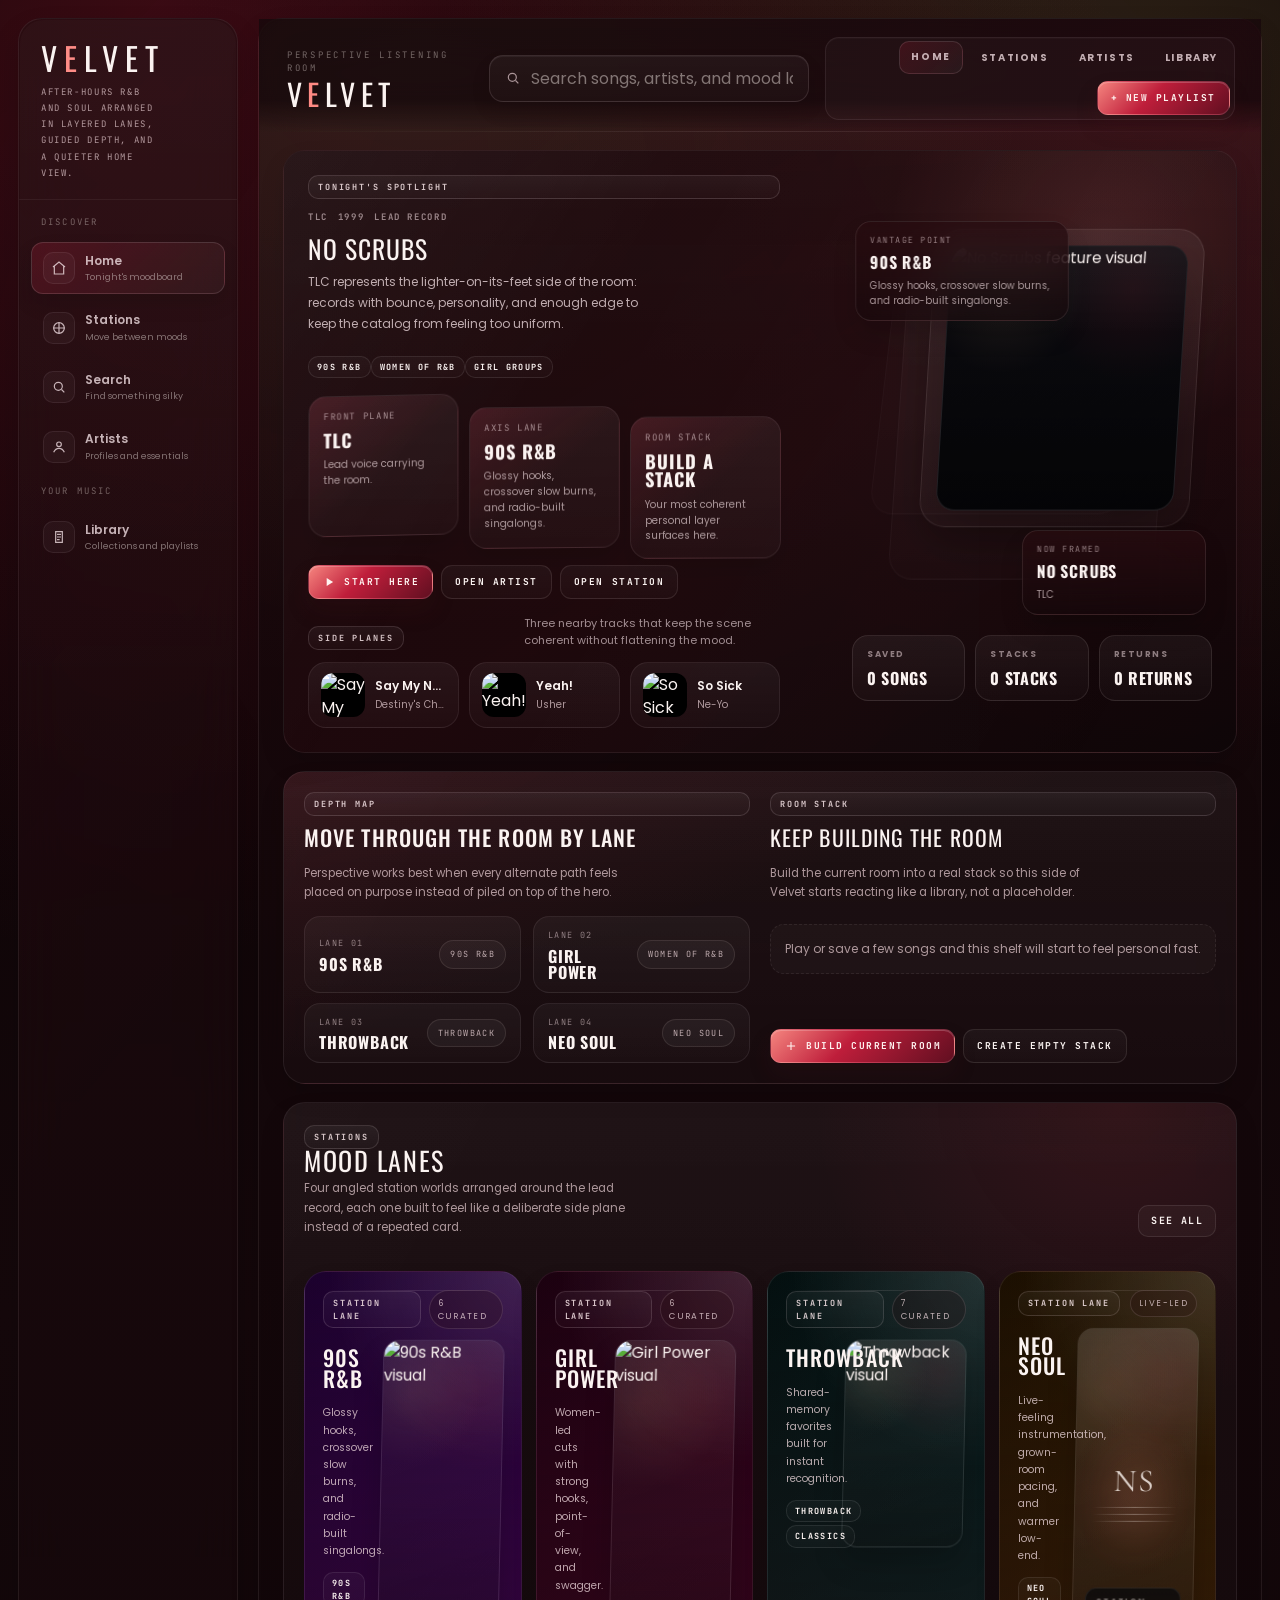
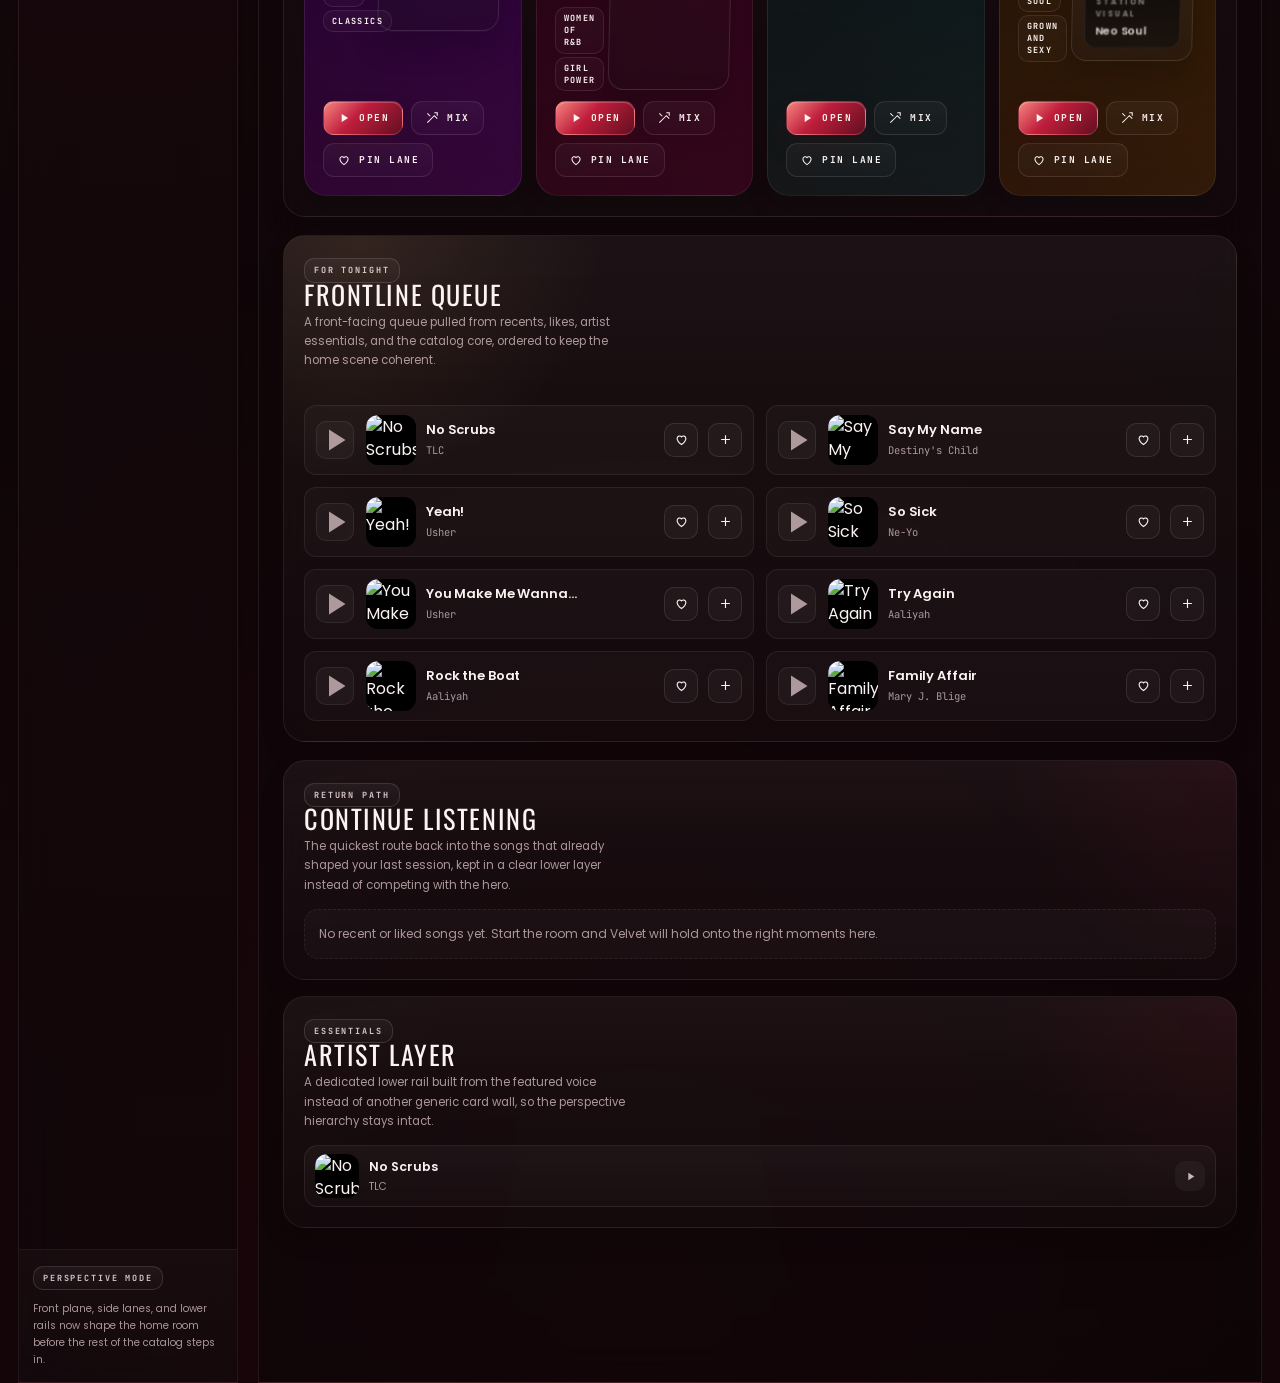
==== commit 989c6673: "Separate page themes from home shell" ====
--- a/index.html
+++ b/index.html
@@ -11,7 +11,7 @@
   <link rel="stylesheet" href="assets/css/components.css">
   <link rel="stylesheet" href="assets/css/pages.css">
 </head>
-<body class="page-home">
+<body class="page-velvet page-home">
   <div id="yt-wrap" style="position:fixed;left:-9999px;top:0;width:480px;height:270px"></div>
 
   <div class="app-shell">
--- a/assets/css/base.css
+++ b/assets/css/base.css
@@ -37,46 +37,116 @@
   outline:none;
   box-shadow:0 0 0 1px rgba(255,255,255,.16),0 0 0 4px rgba(112,22,37,.18);
 }
-.page-home{
-  --bg:#020708;
-  --bg-soft:#071012;
-  --panel:rgba(8,18,19,.88);
-  --panel-strong:rgba(6,14,16,.96);
-  --card:rgba(10,22,23,.92);
-  --card-soft:rgba(255,255,255,.026);
-  --line:rgba(227,244,239,.09);
-  --line-strong:rgba(227,244,239,.18);
-  --text:#eef8f5;
-  --muted:rgba(211,229,223,.68);
-  --accent:#00bd7d;
-  --accent-2:#3ee3b1;
-  --warm:#9bd9c5;
+.page-velvet{
+  --bg:#080405;
+  --bg-soft:#15080b;
+  --panel:rgba(34,10,14,.68);
+  --panel-strong:rgba(24,8,11,.82);
+  --card:rgba(40,12,16,.72);
+  --card-soft:rgba(255,255,255,.042);
+  --line:rgba(248,228,232,.08);
+  --line-strong:rgba(248,228,232,.18);
+  --text:#fbf3f1;
+  --muted:rgba(228,204,208,.72);
+  --accent:#c61f3d;
+  --accent-2:#ff8a84;
+  --warm:#f1b36f;
+  --accent-rgb:198,31,61;
+  --accent-2-rgb:255,138,132;
+  --warm-rgb:241,179,111;
   background:
-    radial-gradient(circle at 10% 0%,rgba(0,189,125,.18),transparent 26%),
-    radial-gradient(circle at 88% 4%,rgba(62,227,177,.08),transparent 18%),
-    radial-gradient(circle at 50% 100%,rgba(0,189,125,.12),transparent 34%),
-    linear-gradient(180deg,#020708 0%,#071012 46%,#020708 100%);
+    radial-gradient(circle at 12% 0%,rgba(var(--accent-rgb),.22),transparent 30%),
+    radial-gradient(circle at 88% 2%,rgba(var(--warm-rgb),.12),transparent 22%),
+    radial-gradient(circle at 50% 100%,rgba(var(--accent-rgb),.1),transparent 38%),
+    linear-gradient(180deg,#080405 0%,#15080b 44%,#080405 100%);
   font-family:"Poppins",sans-serif;
 }
-.page-home::before{
+.page-velvet::before{
   background:
     radial-gradient(circle at center,transparent 58%,rgba(0,0,0,.34) 100%),
     linear-gradient(180deg,rgba(255,255,255,.018),transparent 18%,transparent 82%,rgba(255,255,255,.01));
-  opacity:.22;
+  opacity:.18;
 }
-.page-home h1,
-.page-home h2,
-.page-home h3,
-.page-home h4,
-.page-home .display{
+.page-velvet h1,
+.page-velvet h2,
+.page-velvet h3,
+.page-velvet h4,
+.page-velvet .display{
   font-family:"Oswald",sans-serif;
   font-weight:500;
   letter-spacing:.04em;
   text-transform:uppercase;
 }
-.page-home ::selection{background:rgba(0,189,125,.34);color:#fff}
-.page-home input:focus-visible,
-.page-home button:focus-visible,
-.page-home a:focus-visible{
-  box-shadow:0 0 0 1px rgba(227,244,239,.22),0 0 0 4px rgba(0,189,125,.18);
+.page-velvet ::selection{background:rgba(var(--accent-rgb),.34);color:#fff}
+.page-velvet input:focus-visible,
+.page-velvet button:focus-visible,
+.page-velvet a:focus-visible{
+  box-shadow:0 0 0 1px rgba(248,228,232,.22),0 0 0 4px rgba(var(--accent-rgb),.2);
 }
+
+.page-home{
+  background:
+    radial-gradient(circle at 12% 0%,rgba(var(--accent-rgb),.28),transparent 30%),
+    radial-gradient(circle at 88% 2%,rgba(var(--warm-rgb),.16),transparent 22%),
+    radial-gradient(circle at 50% 100%,rgba(var(--accent-rgb),.14),transparent 38%),
+    linear-gradient(180deg,#080405 0%,#15080b 44%,#080405 100%);
+}
+.page-home::before{
+  opacity:.22;
+}
+
+.page-stations{
+  --accent:#c12753;
+  --accent-2:#ff9a8e;
+  --warm:#f0ba7c;
+  --accent-rgb:193,39,83;
+  --accent-2-rgb:255,154,142;
+  --warm-rgb:240,186,124;
+  background:
+    radial-gradient(circle at 10% 0%,rgba(var(--accent-rgb),.24),transparent 28%),
+    radial-gradient(circle at 88% 4%,rgba(var(--warm-rgb),.14),transparent 22%),
+    radial-gradient(circle at 50% 100%,rgba(120,14,36,.14),transparent 34%),
+    linear-gradient(180deg,#070305 0%,#120609 46%,#090305 100%);
+}
+
+.page-search{
+  --accent:#d44660;
+  --accent-2:#f1a493;
+  --warm:#e0b67f;
+  --accent-rgb:212,70,96;
+  --accent-2-rgb:241,164,147;
+  --warm-rgb:224,182,127;
+  background:
+    radial-gradient(circle at 14% 0%,rgba(var(--accent-rgb),.22),transparent 28%),
+    radial-gradient(circle at 84% 0%,rgba(var(--warm-rgb),.12),transparent 18%),
+    radial-gradient(circle at 52% 100%,rgba(78,18,34,.14),transparent 34%),
+    linear-gradient(180deg,#090406 0%,#14080d 48%,#090406 100%);
+}
+
+.page-library{
+  --accent:#a63347;
+  --accent-2:#f0b097;
+  --warm:#c89462;
+  --accent-rgb:166,51,71;
+  --accent-2-rgb:240,176,151;
+  --warm-rgb:200,148,98;
+  background:
+    radial-gradient(circle at 14% 0%,rgba(var(--accent-rgb),.2),transparent 28%),
+    radial-gradient(circle at 86% 2%,rgba(var(--warm-rgb),.18),transparent 22%),
+    radial-gradient(circle at 50% 100%,rgba(88,32,24,.12),transparent 32%),
+    linear-gradient(180deg,#090507 0%,#13090d 44%,#090507 100%);
+}
+
+.page-artists{
+  --accent:#b33a5b;
+  --accent-2:#f3a0a3;
+  --warm:#dbb07a;
+  --accent-rgb:179,58,91;
+  --accent-2-rgb:243,160,163;
+  --warm-rgb:219,176,122;
+  background:
+    radial-gradient(circle at 12% 0%,rgba(var(--accent-rgb),.22),transparent 28%),
+    radial-gradient(circle at 88% 4%,rgba(var(--warm-rgb),.12),transparent 20%),
+    radial-gradient(circle at 52% 100%,rgba(70,20,44,.14),transparent 34%),
+    linear-gradient(180deg,#090407 0%,#120811 46%,#080407 100%);
+}
--- a/assets/css/layout.css
+++ b/assets/css/layout.css
@@ -334,23 +334,26 @@
   .player-bar{flex-wrap:wrap;height:auto}
   .player-center{order:3;width:100%}
 }
+.page-velvet .app-shell{
+  gap:20px;
+}
 .page-home .app-shell{
-  gap:20px;
   perspective:1800px;
 }
-.page-home .sidebar,
-.page-home .main-shell{
-  border-color:rgba(227,244,239,.09);
+.page-velvet .sidebar,
+.page-velvet .main-shell{
+  border-color:rgba(248,228,232,.08);
   border-radius:24px 24px 0 0;
-  box-shadow:0 24px 50px rgba(0,0,0,.24);
-}
-.page-home .sidebar{
+  box-shadow:0 14px 28px rgba(0,0,0,.16);
+}
+.page-velvet .sidebar{
   background:
-    linear-gradient(180deg,rgba(8,18,19,.96),rgba(4,10,12,.94)),
-    linear-gradient(130deg,rgba(0,189,125,.08),transparent 34%);
-}
-.page-home .sidebar::after,
-.page-home .main-shell::after{
+    linear-gradient(180deg,rgba(30,10,14,.72),rgba(15,6,9,.62)),
+    linear-gradient(130deg,rgba(var(--accent-rgb),.1),transparent 38%),
+    radial-gradient(circle at top right,rgba(var(--accent-2-rgb),.08),transparent 26%);
+}
+.page-velvet .sidebar::after,
+.page-velvet .main-shell::after{
   content:"";
   position:absolute;
   inset:0;
@@ -359,99 +362,99 @@
     linear-gradient(rgba(255,255,255,.03) 1px,transparent 1px),
     linear-gradient(90deg,rgba(255,255,255,.02) 1px,transparent 1px);
   background-size:100% 52px,52px 100%;
-  opacity:.06;
-}
-.page-home .brand{
+  opacity:.04;
+}
+.page-velvet .brand{
   padding:26px 22px 18px;
-  border-bottom-color:rgba(227,244,239,.08);
-}
-.page-home .brand-mark{
+  border-bottom-color:rgba(248,228,232,.06);
+}
+.page-velvet .brand-mark{
   font-family:"Oswald",sans-serif;
   font-size:32px;
   letter-spacing:.22em;
   text-transform:uppercase;
 }
-.page-home .brand-mark span,
-.page-home .topbar-signature span{color:var(--accent-2)}
-.page-home .brand-note,
-.page-home .nav-label,
-.page-home .topbar-overline,
-.page-home .player-kicker{
+.page-velvet .brand-mark span,
+.page-velvet .topbar-signature span{color:var(--accent-2)}
+.page-velvet .brand-note,
+.page-velvet .nav-label,
+.page-velvet .topbar-overline,
+.page-velvet .player-kicker{
   font-family:"JetBrains Mono",monospace;
 }
-.page-home .sidebar-nav{padding:16px 12px}
-.page-home .nav-item{
+.page-velvet .sidebar-nav{padding:16px 12px}
+.page-velvet .nav-item{
   padding:9px 11px;
-  border-color:rgba(227,244,239,0);
-  color:rgba(227,244,239,.72);
-}
-.page-home .nav-item:hover{
+  border-color:rgba(248,228,232,0);
+  color:rgba(244,225,229,.78);
+}
+.page-velvet .nav-item:hover{
   transform:translateX(4px);
-  background:rgba(255,255,255,.03);
-  border-color:rgba(227,244,239,.08);
-}
-.page-home .nav-item.active{
-  background:linear-gradient(135deg,rgba(0,189,125,.18),rgba(255,255,255,.03));
-  border-color:rgba(227,244,239,.14);
-  box-shadow:0 14px 28px rgba(0,0,0,.18);
-}
-.page-home .nav-icon{
-  background:rgba(255,255,255,.026);
-  border-color:rgba(227,244,239,.08);
-}
-.page-home .sidebar-foot{
-  border-top-color:rgba(227,244,239,.08);
-  background:linear-gradient(180deg,rgba(255,255,255,.015),rgba(255,255,255,.01));
-}
-.page-home .main-shell{
+  background:rgba(255,255,255,.04);
+  border-color:rgba(248,228,232,.08);
+}
+.page-velvet .nav-item.active{
+  background:linear-gradient(135deg,rgba(var(--accent-rgb),.22),rgba(255,255,255,.04));
+  border-color:rgba(248,228,232,.14);
+  box-shadow:0 10px 20px rgba(0,0,0,.12);
+}
+.page-velvet .nav-icon{
+  background:rgba(255,255,255,.034);
+  border-color:rgba(248,228,232,.08);
+}
+.page-velvet .sidebar-foot{
+  border-top-color:rgba(248,228,232,.06);
+  background:linear-gradient(180deg,rgba(255,255,255,.024),rgba(255,255,255,.012));
+}
+.page-velvet .main-shell{
   background:
-    radial-gradient(circle at top right,rgba(0,189,125,.16),transparent 22%),
-    radial-gradient(circle at 16% 0%,rgba(62,227,177,.06),transparent 18%),
-    linear-gradient(180deg,rgba(6,16,18,.98),rgba(4,10,12,.94));
-}
-.page-home .topbar{
+    radial-gradient(circle at top right,rgba(var(--accent-rgb),.18),transparent 24%),
+    radial-gradient(circle at 16% 0%,rgba(var(--warm-rgb),.1),transparent 20%),
+    linear-gradient(180deg,rgba(24,9,12,.8),rgba(12,5,7,.72));
+}
+.page-velvet .topbar{
   padding:18px 26px 12px;
-  background:linear-gradient(180deg,rgba(6,16,18,.98) 72%,rgba(6,16,18,0));
-}
-.page-home .topbar::after{
+  background:linear-gradient(180deg,rgba(22,8,11,.78) 72%,rgba(22,8,11,0));
+}
+.page-velvet .topbar::after{
   left:26px;
   right:26px;
-  background:linear-gradient(90deg,transparent,rgba(227,244,239,.12),transparent);
-}
-.page-home .topbar-brand{gap:6px}
-.page-home .topbar-signature{
+  background:linear-gradient(90deg,transparent,rgba(248,228,232,.1),transparent);
+}
+.page-velvet .topbar-brand{gap:6px}
+.page-velvet .topbar-signature{
   font-family:"Oswald",sans-serif;
   font-size:30px;
   letter-spacing:.18em;
   text-transform:uppercase;
 }
-.page-home .topbar-search{
-  border-color:rgba(227,244,239,.1);
-  background:linear-gradient(180deg,rgba(255,255,255,.04),rgba(255,255,255,.016));
-  box-shadow:0 16px 32px rgba(0,0,0,.14), inset 0 1px 0 rgba(255,255,255,.04);
-}
-.page-home .topbar-search svg{stroke:rgba(211,229,223,.62)}
-.page-home .topbar-links{
-  border-color:rgba(227,244,239,.08);
-  background:rgba(255,255,255,.02);
-}
-.page-home .top-link{
-  color:rgba(227,244,239,.72);
-}
-.page-home .top-link:hover,
-.page-home .top-link.active{
-  background:linear-gradient(135deg,rgba(0,189,125,.14),rgba(255,255,255,.03));
-  border-color:rgba(227,244,239,.12);
-}
-.page-home .content{padding-bottom:154px}
-.page-home .player-bar{
-  border-color:rgba(227,244,239,.1);
-  background:linear-gradient(180deg,rgba(6,16,18,.96),rgba(4,10,12,.92));
-}
-.page-home .player-bar::before{
-  background:linear-gradient(90deg,rgba(0,189,125,.18),transparent 28%,transparent 72%,rgba(62,227,177,.08));
-}
-.page-home .vol-wrap{
-  border-color:rgba(227,244,239,.1);
-  background:linear-gradient(180deg,rgba(255,255,255,.032),rgba(255,255,255,.014));
-}
+.page-velvet .topbar-search{
+  border-color:rgba(248,228,232,.12);
+  background:linear-gradient(180deg,rgba(255,255,255,.042),rgba(255,255,255,.018));
+  box-shadow:0 10px 20px rgba(0,0,0,.08), inset 0 1px 0 rgba(255,255,255,.05);
+}
+.page-velvet .topbar-search svg{stroke:rgba(228,204,208,.7)}
+.page-velvet .topbar-links{
+  border-color:rgba(248,228,232,.08);
+  background:rgba(255,255,255,.028);
+}
+.page-velvet .top-link{
+  color:rgba(244,225,229,.76);
+}
+.page-velvet .top-link:hover,
+.page-velvet .top-link.active{
+  background:linear-gradient(135deg,rgba(var(--accent-rgb),.18),rgba(255,255,255,.035));
+  border-color:rgba(248,228,232,.12);
+}
+.page-velvet .content{padding-bottom:154px}
+.page-velvet .player-bar{
+  border-color:rgba(248,228,232,.09);
+  background:linear-gradient(180deg,rgba(22,8,11,.76),rgba(12,5,7,.68));
+}
+.page-velvet .player-bar::before{
+  background:linear-gradient(90deg,rgba(var(--accent-rgb),.22),transparent 28%,transparent 72%,rgba(var(--warm-rgb),.12));
+}
+.page-velvet .vol-wrap{
+  border-color:rgba(248,228,232,.1);
+  background:linear-gradient(180deg,rgba(255,255,255,.04),rgba(255,255,255,.018));
+}
--- a/assets/css/components.css
+++ b/assets/css/components.css
@@ -589,97 +589,97 @@
   .station-card-shell{grid-template-columns:minmax(0,1fr) 96px}
 }
 
-.page-home .btn,
-.page-home .panel-kicker,
-.page-home .section-link,
-.page-home .mini-tag,
-.page-home .song-sub,
-.page-home .song-index,
-.page-home .home-feature-meta,
-.page-home .home-depth-card span,
-.page-home .home-axis-row small,
-.page-home .home-axis-row-meta,
-.page-home .home-feature-float-card span,
-.page-home .home-feature-track-card span{
+.page-velvet .btn,
+.page-velvet .panel-kicker,
+.page-velvet .section-link,
+.page-velvet .mini-tag,
+.page-velvet .song-sub,
+.page-velvet .song-index,
+.page-velvet .home-feature-meta,
+.page-velvet .home-depth-card span,
+.page-velvet .home-axis-row small,
+.page-velvet .home-axis-row-meta,
+.page-velvet .home-feature-float-card span,
+.page-velvet .home-feature-track-card span{
   font-family:"JetBrains Mono",monospace;
 }
-.page-home .btn-primary{
-  color:#032019;
-  background:linear-gradient(135deg,#6df2c5 0%,#00bd7d 48%,#009e69 100%);
-  border-color:rgba(227,244,239,.12);
-  box-shadow:0 14px 30px rgba(0,98,68,.24), inset 0 1px 0 rgba(255,255,255,.3);
-}
-.page-home .btn-primary:hover{box-shadow:0 18px 34px rgba(0,98,68,.28), inset 0 1px 0 rgba(255,255,255,.34)}
-.page-home .btn-secondary{
-  border-color:rgba(227,244,239,.1);
-  background:linear-gradient(180deg,rgba(255,255,255,.038),rgba(255,255,255,.018));
-}
-.page-home .btn-icon{
-  border-color:rgba(227,244,239,.1);
-  background:rgba(255,255,255,.026);
-}
-.page-home .btn-icon:hover{
-  border-color:rgba(227,244,239,.18);
+.page-velvet .btn-primary{
+  color:#fff4f1;
+  background:linear-gradient(135deg,rgba(var(--accent-2-rgb),.96) 0%,rgba(var(--accent-rgb),.96) 42%,rgba(99,15,33,.98) 100%);
+  border-color:rgba(248,228,232,.14);
+  box-shadow:0 12px 22px rgba(66,14,23,.18), inset 0 1px 0 rgba(255,255,255,.2);
+}
+.page-velvet .btn-primary:hover{box-shadow:0 14px 26px rgba(66,14,23,.22), inset 0 1px 0 rgba(255,255,255,.24)}
+.page-velvet .btn-secondary{
+  border-color:rgba(248,228,232,.1);
+  background:linear-gradient(180deg,rgba(255,255,255,.04),rgba(255,255,255,.018));
+}
+.page-velvet .btn-icon{
+  border-color:rgba(248,228,232,.1);
+  background:rgba(255,255,255,.03);
+}
+.page-velvet .btn-icon:hover{
+  border-color:rgba(248,228,232,.18);
   background:rgba(255,255,255,.05);
 }
-.page-home .btn-icon.on{
-  color:#dbfff2;
-  border-color:rgba(109,242,197,.3);
-  background:rgba(0,189,125,.16);
-}
-.page-home .panel{
+.page-velvet .btn-icon.on{
+  color:#fff1ee;
+  border-color:rgba(var(--accent-2-rgb),.3);
+  background:rgba(var(--accent-rgb),.2);
+}
+.page-velvet .panel{
   border-radius:22px;
-  border-color:rgba(227,244,239,.09);
-  background:
-    radial-gradient(circle at top right,rgba(0,189,125,.08),transparent 22%),
-    linear-gradient(180deg,rgba(255,255,255,.034),rgba(255,255,255,.014));
-  box-shadow:0 20px 42px rgba(0,0,0,.2);
-}
-.page-home .panel::before{
+  border-color:rgba(248,228,232,.08);
+  background:
+    radial-gradient(circle at top right,rgba(var(--accent-rgb),.08),transparent 24%),
+    linear-gradient(180deg,rgba(255,255,255,.038),rgba(255,255,255,.016));
+  box-shadow:0 12px 24px rgba(0,0,0,.12);
+}
+.page-velvet .panel::before{
   content:"";
   position:absolute;
   inset:-8% 38% 40% -12%;
   pointer-events:none;
   background:linear-gradient(120deg,rgba(255,255,255,.08),transparent 42%);
   transform:skewY(-10deg);
-  opacity:.34;
-}
-.page-home .panel::after{background:linear-gradient(180deg,rgba(255,255,255,.025),transparent 34%)}
-.page-home .panel-kicker{
-  border-color:rgba(227,244,239,.12);
-  background:linear-gradient(180deg,rgba(255,255,255,.048),rgba(255,255,255,.018));
-  color:rgba(219,255,242,.78);
-}
-.page-home .section-title{
+  opacity:.16;
+}
+.page-velvet .panel::after{background:linear-gradient(180deg,rgba(255,255,255,.02),transparent 34%)}
+.page-velvet .panel-kicker{
+  border-color:rgba(248,228,232,.14);
+  background:linear-gradient(180deg,rgba(255,255,255,.048),rgba(255,255,255,.02));
+  color:rgba(250,232,235,.84);
+}
+.page-velvet .section-title{
   font-family:"Oswald",sans-serif;
   letter-spacing:.06em;
   text-transform:uppercase;
 }
-.page-home .section-link{
-  border-color:rgba(227,244,239,.1);
-  background:rgba(255,255,255,.028);
-}
-.page-home .section-link:hover{
-  border-color:rgba(227,244,239,.16);
-  background:rgba(255,255,255,.046);
-}
-.page-home .song-row{
-  border-color:rgba(227,244,239,.08);
-  background:rgba(255,255,255,.024);
-}
-.page-home .song-row:hover{
-  border-color:rgba(227,244,239,.14);
+.page-velvet .section-link{
+  border-color:rgba(248,228,232,.1);
+  background:rgba(255,255,255,.034);
+}
+.page-velvet .section-link:hover{
+  border-color:rgba(248,228,232,.16);
+  background:rgba(255,255,255,.052);
+}
+.page-velvet .song-row{
+  border-color:rgba(248,228,232,.07);
+  background:rgba(255,255,255,.026);
+}
+.page-velvet .song-row:hover{
+  border-color:rgba(248,228,232,.12);
   background:rgba(255,255,255,.04);
 }
-.page-home .song-index{
-  border-color:rgba(227,244,239,.08);
-  background:rgba(255,255,255,.028);
-}
-.page-home .song-row:hover .song-index{
-  background:rgba(0,189,125,.16);
-  border-color:rgba(109,242,197,.22);
-}
-.page-home .empty{
-  border-color:rgba(227,244,239,.08);
-  background:rgba(255,255,255,.02);
-}
+.page-velvet .song-index{
+  border-color:rgba(248,228,232,.08);
+  background:rgba(255,255,255,.034);
+}
+.page-velvet .song-row:hover .song-index{
+  background:rgba(var(--accent-rgb),.18);
+  border-color:rgba(var(--accent-2-rgb),.22);
+}
+.page-velvet .empty{
+  border-color:rgba(248,228,232,.08);
+  background:rgba(255,255,255,.026);
+}
--- a/assets/css/pages.css
+++ b/assets/css/pages.css
@@ -844,7 +844,8 @@
 .page-home .home-feature-panel{
   padding:24px;
   background:
-    linear-gradient(148deg,rgba(4,12,14,.98) 0%,rgba(8,20,21,.94) 54%,rgba(4,10,12,.98) 100%);
+    radial-gradient(circle at 86% 14%,rgba(255,138,132,.12),transparent 22%),
+    linear-gradient(148deg,rgba(26,8,12,.82) 0%,rgba(34,10,14,.72) 54%,rgba(14,6,8,.8) 100%);
 }
 .page-home .home-feature-panel::before{
   content:"";
@@ -875,22 +876,22 @@
 .page-home .home-feature-heading{gap:12px}
 .page-home .home-feature-meta{
   gap:10px;
-  color:rgba(219,255,242,.56);
+  color:rgba(246,224,228,.56);
   font-size:9px;
   letter-spacing:.18em;
   text-transform:uppercase;
 }
 .page-home .home-feature-title{
   font-family:"Oswald",sans-serif;
-  font-size:clamp(2.7rem,4vw,4.4rem);
-  line-height:.86;
+  font-size:clamp(1.35rem,2vw,2.2rem);
+  line-height:.94;
   letter-spacing:.04em;
-  max-width:10ch;
+  max-width:14ch;
   text-transform:uppercase;
 }
 .page-home .home-feature-blurb{
   max-width:44ch;
-  color:rgba(230,244,239,.78);
+  color:rgba(236,216,220,.78);
   font-size:12px;
   line-height:1.74;
 }
@@ -908,11 +909,11 @@
   min-height:126px;
   padding:14px;
   border-radius:18px;
-  border:1px solid rgba(227,244,239,.09);
-  background:
-    linear-gradient(180deg,rgba(255,255,255,.04),rgba(255,255,255,.015)),
-    linear-gradient(140deg,rgba(0,189,125,.1),transparent 48%);
-  box-shadow:0 18px 34px rgba(0,0,0,.16);
+  border:1px solid rgba(248,228,232,.08);
+  background:
+    linear-gradient(180deg,rgba(255,255,255,.05),rgba(255,255,255,.022)),
+    linear-gradient(140deg,rgba(198,31,61,.16),transparent 52%);
+  box-shadow:0 12px 22px rgba(0,0,0,.12);
   transform:translateZ(0) rotateX(10deg) rotateY(-7deg);
 }
 .page-home .home-depth-card:nth-child(2){
@@ -922,7 +923,7 @@
   transform:translateY(22px) rotateX(6deg) rotateY(-2deg);
 }
 .page-home .home-depth-card span{
-  color:rgba(219,255,242,.58);
+  color:rgba(246,224,228,.58);
   font-size:9px;
   letter-spacing:.18em;
   text-transform:uppercase;
@@ -935,7 +936,7 @@
   text-transform:uppercase;
 }
 .page-home .home-depth-card small{
-  color:rgba(230,244,239,.68);
+  color:rgba(236,216,220,.68);
   font-size:10px;
   line-height:1.58;
 }
@@ -952,7 +953,7 @@
 }
 .page-home .home-feature-ribbon-head p{
   max-width:32ch;
-  color:rgba(230,244,239,.64);
+  color:rgba(236,216,220,.64);
   font-size:11px;
   line-height:1.58;
 }
@@ -962,13 +963,13 @@
 .page-home .home-feature-ribbon-track{
   padding:10px 12px;
   border-radius:18px;
-  border-color:rgba(227,244,239,.09);
-  background:linear-gradient(180deg,rgba(255,255,255,.042),rgba(255,255,255,.016));
+  border-color:rgba(248,228,232,.08);
+  background:linear-gradient(180deg,rgba(255,255,255,.05),rgba(255,255,255,.022));
 }
 .page-home .home-feature-ribbon-track:hover{
   transform:translateY(-3px);
-  border-color:rgba(227,244,239,.15);
-  background:linear-gradient(180deg,rgba(255,255,255,.06),rgba(255,255,255,.024));
+  border-color:rgba(248,228,232,.14);
+  background:linear-gradient(180deg,rgba(255,255,255,.07),rgba(255,255,255,.03));
 }
 .page-home .home-feature-visual{
   gap:14px;
@@ -985,9 +986,9 @@
   right:0;
   width:78%;
   border-radius:26px;
-  border:1px solid rgba(227,244,239,.08);
-  background:linear-gradient(180deg,rgba(255,255,255,.04),rgba(255,255,255,.012));
-  box-shadow:0 22px 38px rgba(0,0,0,.16);
+  border:1px solid rgba(248,228,232,.07);
+  background:linear-gradient(180deg,rgba(255,255,255,.05),rgba(255,255,255,.016));
+  box-shadow:0 16px 28px rgba(0,0,0,.12);
 }
 .page-home .home-feature-plane--rear{
   left:18px;
@@ -1010,9 +1011,9 @@
   padding:16px;
   margin-left:auto;
   border-radius:28px;
-  border-color:rgba(227,244,239,.1);
-  background:linear-gradient(180deg,rgba(255,255,255,.048),rgba(255,255,255,.016));
-  box-shadow:0 28px 54px rgba(0,0,0,.24);
+  border-color:rgba(248,228,232,.1);
+  background:linear-gradient(180deg,rgba(255,255,255,.056),rgba(255,255,255,.022));
+  box-shadow:0 20px 38px rgba(0,0,0,.16);
   transform:rotateY(-18deg) rotateX(11deg) translateZ(26px);
   transform-style:preserve-3d;
 }
@@ -1022,7 +1023,7 @@
 }
 .page-home .home-feature-art{
   border-radius:20px;
-  border-color:rgba(227,244,239,.1);
+  border-color:rgba(248,228,232,.1);
 }
 .page-home .home-feature-float-card,
 .page-home .home-feature-track-card{
@@ -1033,9 +1034,9 @@
   gap:8px;
   padding:12px 14px;
   border-radius:16px;
-  border:1px solid rgba(227,244,239,.1);
-  background:linear-gradient(180deg,rgba(5,14,15,.92),rgba(6,16,18,.76));
-  box-shadow:0 20px 38px rgba(0,0,0,.2);
+  border:1px solid rgba(248,228,232,.1);
+  background:linear-gradient(180deg,rgba(40,12,16,.78),rgba(22,8,11,.58));
+  box-shadow:0 14px 24px rgba(0,0,0,.14);
   backdrop-filter:blur(20px);
 }
 .page-home .home-feature-float-card{
@@ -1052,7 +1053,7 @@
 }
 .page-home .home-feature-float-card span,
 .page-home .home-feature-track-card span{
-  color:rgba(219,255,242,.54);
+  color:rgba(246,224,228,.54);
   font-size:8.5px;
   letter-spacing:.18em;
   text-transform:uppercase;
@@ -1067,7 +1068,7 @@
 }
 .page-home .home-feature-float-card small,
 .page-home .home-feature-track-card small{
-  color:rgba(230,244,239,.68);
+  color:rgba(236,216,220,.68);
   font-size:10px;
   line-height:1.5;
 }
@@ -1078,11 +1079,11 @@
 .page-home .home-feature-stat{
   padding:12px 14px;
   border-radius:16px;
-  border-color:rgba(227,244,239,.1);
-  background:linear-gradient(180deg,rgba(255,255,255,.04),rgba(255,255,255,.016));
+  border-color:rgba(248,228,232,.1);
+  background:linear-gradient(180deg,rgba(255,255,255,.05),rgba(255,255,255,.022));
 }
 .page-home .home-feature-stat small{
-  color:rgba(219,255,242,.52);
+  color:rgba(246,224,228,.52);
   font-size:8.5px;
   letter-spacing:.18em;
 }
@@ -1096,27 +1097,37 @@
 .page-home .home-companion-panel{
   position:sticky;
   top:88px;
-  gap:18px;
+  display:grid;
+  grid-template-columns:repeat(2,minmax(0,1fr));
+  gap:18px 20px;
+  align-items:start;
   padding:20px;
   background:
-    linear-gradient(180deg,rgba(255,255,255,.036),rgba(255,255,255,.014)),
-    linear-gradient(160deg,rgba(0,189,125,.08),transparent 44%);
+    linear-gradient(180deg,rgba(255,255,255,.042),rgba(255,255,255,.018)),
+    linear-gradient(160deg,rgba(198,31,61,.12),transparent 44%);
+}
+.page-home .home-companion-block{
+  min-width:0;
+  height:100%;
+}
+.page-home .home-companion-block--stack .inline-actions{
+  margin-top:auto;
 }
 .page-home .home-companion-divider{
-  background:linear-gradient(90deg,transparent,rgba(227,244,239,.14),transparent);
+  display:none;
 }
 .page-home .home-side-title{
   margin-top:2px;
   font-family:"Oswald",sans-serif;
-  font-size:clamp(1.5rem,2vw,2rem);
+  font-size:clamp(1.34rem,1.7vw,1.86rem);
   line-height:.9;
   letter-spacing:.05em;
   text-transform:uppercase;
 }
 .page-home .home-axis-list{
-  display:flex;
-  flex-direction:column;
-  gap:10px;
+  display:grid;
+  grid-template-columns:repeat(2,minmax(0,1fr));
+  gap:10px 12px;
   margin-top:4px;
 }
 .page-home .home-axis-row{
@@ -1127,17 +1138,23 @@
   align-items:center;
   padding:12px 14px;
   border-radius:16px;
-  border:1px solid rgba(227,244,239,.09);
-  background:linear-gradient(180deg,rgba(255,255,255,.034),rgba(255,255,255,.014));
+  border:1px solid rgba(248,228,232,.08);
+  background:linear-gradient(180deg,rgba(255,255,255,.042),rgba(255,255,255,.02));
   text-align:left;
   color:var(--text);
   transition:transform .24s cubic-bezier(.2,.9,.28,1),border-color .22s ease,background .22s ease,box-shadow .22s ease;
 }
 .page-home .home-axis-row:hover{
   transform:translateY(-2px) translateX(2px);
-  border-color:rgba(227,244,239,.15);
-  background:linear-gradient(180deg,rgba(255,255,255,.05),rgba(255,255,255,.022));
-  box-shadow:0 18px 30px rgba(0,0,0,.16);
+  border-color:rgba(248,228,232,.14);
+  background:linear-gradient(180deg,rgba(255,255,255,.06),rgba(255,255,255,.028));
+  box-shadow:0 12px 20px rgba(0,0,0,.12);
+}
+.page-home .home-companion-panel .home-side-list{
+  display:flex;
+  flex-direction:column;
+  gap:8px;
+  align-items:stretch;
 }
 .page-home .home-axis-row-copy{
   display:flex;
@@ -1146,7 +1163,7 @@
   min-width:0;
 }
 .page-home .home-axis-row-copy small{
-  color:rgba(219,255,242,.52);
+  color:rgba(246,224,228,.52);
   font-size:8.5px;
   letter-spacing:.16em;
   text-transform:uppercase;
@@ -1163,9 +1180,9 @@
   align-items:center;
   padding:7px 10px;
   border-radius:999px;
-  border:1px solid rgba(227,244,239,.1);
-  background:rgba(255,255,255,.03);
-  color:rgba(219,255,242,.72);
+  border:1px solid rgba(248,228,232,.1);
+  background:rgba(255,255,255,.04);
+  color:rgba(246,224,228,.72);
   font-size:8.5px;
   letter-spacing:.16em;
   text-transform:uppercase;
@@ -1177,13 +1194,13 @@
 .page-home .home-band .section-head{margin-bottom:18px}
 .page-home .home-band--stations{
   background:
-    radial-gradient(circle at 88% 0%,rgba(0,189,125,.1),transparent 26%),
-    linear-gradient(180deg,rgba(255,255,255,.03),rgba(255,255,255,.012));
+    radial-gradient(circle at 88% 0%,rgba(198,31,61,.12),transparent 28%),
+    linear-gradient(180deg,rgba(255,255,255,.04),rgba(255,255,255,.016));
 }
 .page-home .home-band--queue{
   background:
-    radial-gradient(circle at 8% 0%,rgba(62,227,177,.08),transparent 22%),
-    linear-gradient(180deg,rgba(255,255,255,.03),rgba(255,255,255,.012));
+    radial-gradient(circle at 8% 0%,rgba(241,179,111,.1),transparent 24%),
+    linear-gradient(180deg,rgba(255,255,255,.04),rgba(255,255,255,.016));
 }
 .page-home .home-station-grid--panoramic{
   grid-template-columns:repeat(4,minmax(0,1fr));
@@ -1193,12 +1210,12 @@
   min-height:192px;
   padding:18px;
   border-radius:22px;
-  border-color:rgba(227,244,239,.09);
-  background:
-    linear-gradient(180deg,rgba(6,12,14,.12),rgba(6,12,14,.68)),
+  border-color:rgba(248,228,232,.08);
+  background:
+    linear-gradient(180deg,rgba(40,12,16,.1),rgba(40,12,16,.52)),
     radial-gradient(circle at top right,rgba(255,255,255,.14),transparent 34%),
-    var(--station-gradient,linear-gradient(135deg,#061213,#133735));
-  box-shadow:0 20px 38px rgba(0,0,0,.18);
+    var(--station-gradient,linear-gradient(135deg,#2a0910,#8b1730));
+  box-shadow:0 14px 24px rgba(0,0,0,.14);
 }
 .page-home .home-station-card::before{
   opacity:.16;
@@ -1209,13 +1226,13 @@
   position:absolute;
   inset:18px 18px auto 18px;
   height:1px;
-  background:linear-gradient(90deg,transparent,rgba(227,244,239,.18),transparent);
+  background:linear-gradient(90deg,transparent,rgba(248,228,232,.18),transparent);
   opacity:.7;
   pointer-events:none;
 }
 .page-home .home-station-card:hover{
   transform:translateY(-4px) rotateX(2deg);
-  border-color:rgba(227,244,239,.15);
+  border-color:rgba(248,228,232,.14);
 }
 .page-home .home-station-shell{
   grid-template-columns:minmax(0,1fr) 124px;
@@ -1225,9 +1242,9 @@
 .page-home .home-station-copy,
 .page-home .home-station-card .inline-actions{z-index:1}
 .page-home .home-station-meta{
-  border-color:rgba(227,244,239,.12);
-  background:rgba(5,14,15,.3);
-  color:rgba(219,255,242,.74);
+  border-color:rgba(248,228,232,.12);
+  background:rgba(40,12,16,.26);
+  color:rgba(246,224,228,.74);
 }
 .page-home .home-station-copy h3{
   margin-top:8px;
@@ -1237,7 +1254,7 @@
   text-transform:uppercase;
 }
 .page-home .home-station-copy p{
-  color:rgba(230,244,239,.76);
+  color:rgba(236,216,220,.76);
   font-size:10.5px;
   line-height:1.64;
 }
@@ -1251,18 +1268,18 @@
   padding:20px;
 }
 .page-home .home-mini-row{
-  border-color:rgba(227,244,239,.09);
-  background:linear-gradient(180deg,rgba(255,255,255,.032),rgba(255,255,255,.014));
+  border-color:rgba(248,228,232,.08);
+  background:linear-gradient(180deg,rgba(255,255,255,.04),rgba(255,255,255,.02));
 }
 .page-home .home-mini-row:hover{
   transform:translateY(-2px) translateX(2px);
-  border-color:rgba(227,244,239,.15);
-  background:linear-gradient(180deg,rgba(255,255,255,.05),rgba(255,255,255,.02));
-  box-shadow:0 16px 28px rgba(0,0,0,.14);
+  border-color:rgba(248,228,232,.14);
+  background:linear-gradient(180deg,rgba(255,255,255,.06),rgba(255,255,255,.026));
+  box-shadow:0 12px 20px rgba(0,0,0,.12);
 }
 .page-home .home-mini-row-end{
   background:rgba(255,255,255,.04);
-  color:rgba(219,255,242,.8);
+  color:rgba(246,224,228,.8);
 }
 @media (max-width:1240px){
   .page-home .home-stage,
@@ -1274,6 +1291,8 @@
 }
 @media (max-width:1100px){
   .page-home .home-station-grid--panoramic{grid-template-columns:repeat(2,minmax(0,1fr))}
+  .page-home .home-companion-panel,
+  .page-home .home-axis-list{grid-template-columns:1fr}
 }
 @media (max-width:780px){
   .page-home .home-stage,
@@ -1286,6 +1305,8 @@
   .page-home .home-feature-ribbon,
   .page-home .home-station-grid--panoramic,
   .page-home .home-song-grid--wide{grid-template-columns:1fr}
+  .page-home .home-companion-panel{grid-template-columns:1fr}
+  .page-home .home-axis-list{grid-template-columns:1fr}
   .page-home .home-feature-scene{
     width:100%;
     min-height:360px;
@@ -1323,10 +1344,632 @@
   .page-home .home-feature-float-card,
   .page-home .home-feature-track-card,
   .page-home .home-axis-row,
-  .page-home .home-station-card,
-  .page-home .home-station-media,
-  .page-home .home-mini-row{
+.page-home .home-station-card,
+.page-home .home-station-media,
+.page-home .home-mini-row{
     transform:none !important;
     transition:none !important;
   }
 }
+
+/* ===== PERSPECTIVE PAGE EXTENSIONS ===== */
+.page-artists .artists-perspective-band{
+  display:grid;
+  grid-template-columns:repeat(3,minmax(0,1fr));
+  gap:12px;
+}
+.page-artists .artists-perspective-card,
+.page-library .library-memory-card,
+.page-search .search-lane-card,
+.page-stations .stations-browser-stat,
+.page-stations .station-detail-metric,
+.page-artists .artist-detail-metric{
+  display:flex;
+  flex-direction:column;
+  gap:8px;
+  padding:14px 16px;
+  border-radius:18px;
+  border:1px solid rgba(248,228,232,.08);
+  background:linear-gradient(180deg,rgba(255,255,255,.05),rgba(255,255,255,.022));
+  box-shadow:0 12px 20px rgba(0,0,0,.12);
+}
+.page-artists .artists-perspective-card span,
+.page-library .library-memory-card span,
+.page-search .search-lane-card span,
+.page-stations .stations-browser-stat span,
+.page-stations .station-detail-metric span,
+.page-artists .artist-detail-metric span{
+  font-family:"JetBrains Mono",monospace;
+  font-size:8.5px;
+  letter-spacing:.18em;
+  text-transform:uppercase;
+  color:rgba(246,224,228,.56);
+}
+.page-artists .artists-perspective-card strong,
+.page-library .library-memory-card strong,
+.page-search .search-lane-card strong,
+.page-stations .stations-browser-stat strong,
+.page-stations .station-detail-metric strong,
+.page-artists .artist-detail-metric strong{
+  font-family:"Oswald",sans-serif;
+  font-size:1.1rem;
+  line-height:1;
+  letter-spacing:.05em;
+  text-transform:uppercase;
+}
+.page-artists .artists-perspective-card small,
+.page-library .library-memory-card small,
+.page-search .search-lane-card small,
+.page-stations .stations-browser-stat small,
+.page-stations .station-detail-metric small,
+.page-artists .artist-detail-metric small{
+  color:rgba(236,216,220,.72);
+  font-size:10px;
+  line-height:1.55;
+}
+.page-artists .artist-card{
+  transition:transform .24s cubic-bezier(.2,.9,.28,1),border-color .22s ease,box-shadow .22s ease;
+}
+.page-artists .artist-card:hover{
+  transform:translateY(-4px) translateX(2px);
+  border-color:rgba(248,228,232,.14);
+  box-shadow:0 14px 24px rgba(0,0,0,.14);
+}
+.page-artists .artist-detail-panel{
+  background:
+    radial-gradient(circle at top right,rgba(var(--accent-rgb),.18),transparent 30%),
+    linear-gradient(160deg,rgba(28,9,12,.82),rgba(12,5,7,.72)),
+    var(--artist-focus-gradient,linear-gradient(135deg,rgba(39,18,25,.46),rgba(10,9,12,0) 58%));
+}
+.page-artists .artist-detail-metrics{
+  position:relative;
+  z-index:1;
+  display:grid;
+  grid-template-columns:repeat(3,minmax(0,1fr));
+  gap:10px;
+  margin-top:16px;
+}
+
+.page-library .library-hero-panel{
+  background:
+    radial-gradient(circle at 88% 0%,rgba(var(--accent-rgb),.18),transparent 28%),
+    linear-gradient(150deg,rgba(28,9,12,.82),rgba(12,5,7,.72));
+}
+.page-library .library-memory-strip{
+  display:grid;
+  grid-template-columns:repeat(3,minmax(0,1fr));
+  gap:12px;
+}
+.page-library .library-memory-card strong{
+  white-space:nowrap;
+  overflow:hidden;
+  text-overflow:ellipsis;
+}
+.page-library .library-insight-panel{
+  background:
+    radial-gradient(circle at top right,rgba(var(--warm-rgb),.12),transparent 28%),
+    linear-gradient(180deg,rgba(255,255,255,.05),rgba(255,255,255,.02));
+}
+.page-library .library-summary-card{
+  border-color:rgba(248,228,232,.08);
+  background:linear-gradient(180deg,rgba(255,255,255,.05),rgba(255,255,255,.022));
+}
+.page-library .library-filter.is-active{
+  background:linear-gradient(135deg,rgba(var(--accent-rgb),.22),rgba(255,255,255,.05));
+  border-color:rgba(248,228,232,.14);
+}
+.page-library .library-playlist-card{
+  border-color:rgba(248,228,232,.08);
+  transform-style:preserve-3d;
+}
+.page-library .library-playlist-card:hover{
+  transform:translateY(-4px) rotateX(2deg);
+  border-color:rgba(248,228,232,.14);
+}
+
+.page-search .search-hero-panel{
+  background:
+    radial-gradient(circle at top right,rgba(var(--accent-rgb),.18),transparent 28%),
+    linear-gradient(145deg,rgba(26,9,12,.82) 0%,rgba(34,10,14,.72) 48%,rgba(12,5,7,.76) 100%);
+}
+.page-search .search-lane-grid{
+  grid-column:1 / -1;
+  display:grid;
+  grid-template-columns:repeat(3,minmax(0,1fr));
+  gap:10px;
+}
+.page-search .search-result-panel--catalog{
+  background:
+    radial-gradient(circle at top right,rgba(var(--accent-rgb),.12),transparent 26%),
+    linear-gradient(180deg,rgba(255,255,255,.044),rgba(255,255,255,.02));
+}
+.page-search .search-result-panel--live{
+  background:
+    radial-gradient(circle at top right,rgba(var(--warm-rgb),.12),transparent 26%),
+    linear-gradient(180deg,rgba(255,255,255,.044),rgba(255,255,255,.02));
+}
+
+.page-stations .stations-browser{
+  display:flex;
+  flex-direction:column;
+  gap:14px;
+}
+.page-stations .stations-browser-panel{
+  padding:18px;
+  background:
+    radial-gradient(circle at 100% 0%,rgba(198,31,61,.18),transparent 30%),
+    linear-gradient(150deg,rgba(28,9,12,.82),rgba(12,5,7,.72));
+}
+.page-stations .stations-browser-stats{
+  display:grid;
+  grid-template-columns:repeat(3,minmax(0,1fr));
+  gap:10px;
+  margin-top:14px;
+}
+.page-stations .station-list-item{
+  border-color:rgba(248,228,232,.08);
+  background:linear-gradient(180deg,rgba(255,255,255,.046),rgba(255,255,255,.02));
+}
+.page-stations .station-list-item:hover{
+  transform:translateY(-2px) translateX(2px);
+  border-color:rgba(248,228,232,.14);
+}
+.page-stations .station-list-item.is-active{
+  background:linear-gradient(135deg,rgba(198,31,61,.22),rgba(255,255,255,.05));
+  border-color:rgba(248,228,232,.14);
+}
+.page-stations .station-detail-panel{
+  background:
+    radial-gradient(circle at top right,rgba(198,31,61,.18),transparent 30%),
+    linear-gradient(160deg,rgba(28,9,12,.82),rgba(12,5,7,.72)),
+    var(--station-focus-gradient,linear-gradient(135deg,rgba(39,18,25,.46),rgba(10,9,12,0) 58%));
+}
+.page-stations .station-detail-metrics{
+  position:relative;
+  z-index:1;
+  display:grid;
+  grid-template-columns:repeat(3,minmax(0,1fr));
+  gap:10px;
+  margin-top:16px;
+}
+
+@media (max-width:980px){
+  .page-artists .artists-perspective-band,
+  .page-library .library-memory-strip,
+  .page-search .search-lane-grid,
+  .page-stations .stations-browser-stats,
+  .page-stations .station-detail-metrics,
+  .page-artists .artist-detail-metrics{
+    grid-template-columns:1fr;
+  }
+}
+
+/* ===== STATION ATLAS REFRAME ===== */
+.page-stations .stations-page{
+  display:flex;
+  flex-direction:column;
+  gap:16px;
+}
+.page-stations .stations-page > .section-head{
+  margin-bottom:2px;
+}
+.page-stations .stations-page > .section-head .section-copy{
+  max-width:58ch;
+}
+.page-stations .station-list-side small,
+.page-stations .station-source-item span{
+  font-family:"JetBrains Mono",monospace;
+  font-size:8px;
+  letter-spacing:.18em;
+  text-transform:uppercase;
+  color:rgba(246,224,228,.58);
+}
+.page-stations .stations-layout{
+  display:block;
+}
+.page-stations .station-player-panel{
+  position:relative;
+  top:auto;
+  align-self:auto;
+}
+.page-stations .stations-atlas-section{
+  margin-top:28px;
+}
+.page-stations .stations-browser{
+  display:flex;
+  flex-direction:column;
+  gap:14px;
+}
+.page-stations .stations-browser-panel{
+  display:flex;
+  flex-direction:column;
+  gap:12px;
+  padding:20px;
+  overflow:hidden;
+  border:1px solid rgba(248,228,232,.1);
+  background:
+    radial-gradient(circle at 100% 0%,rgba(var(--accent-rgb),.08),transparent 22%),
+    linear-gradient(180deg,rgba(18,6,8,.985),rgba(12,4,6,.985));
+  box-shadow:0 24px 38px rgba(0,0,0,.18);
+}
+.page-stations .stations-browser-head{
+  display:flex;
+  flex-direction:column;
+  gap:8px;
+}
+.page-stations .stations-atlas-scroll{
+  max-height:clamp(300px,42vh,520px);
+  overflow-y:auto;
+  overflow-x:hidden;
+  padding:18px 10px 0 0;
+  border-top:1px solid rgba(248,228,232,.08);
+  background:rgba(8,2,4,.42);
+  border-radius:16px;
+  overscroll-behavior:contain;
+  scrollbar-width:thin;
+  scrollbar-color:rgba(var(--accent-rgb),.58) rgba(255,255,255,.05);
+}
+.page-stations .stations-atlas-scroll::-webkit-scrollbar{
+  width:10px;
+}
+.page-stations .stations-atlas-scroll::-webkit-scrollbar-track{
+  border-radius:999px;
+  background:rgba(255,255,255,.05);
+}
+.page-stations .stations-atlas-scroll::-webkit-scrollbar-thumb{
+  border-radius:999px;
+  background:linear-gradient(180deg,rgba(var(--accent-rgb),.82),rgba(117,12,29,.92));
+}
+.page-stations .stations-list{
+  display:grid;
+  grid-template-columns:repeat(5,minmax(0,1fr));
+  gap:12px;
+}
+.page-stations .station-list-item{
+  grid-template-columns:1fr;
+  grid-template-rows:auto 1fr auto;
+  gap:12px;
+  align-items:stretch;
+  min-height:212px;
+  padding:18px;
+  border-radius:20px;
+  border:1px solid rgba(248,228,232,.08);
+  background:
+    linear-gradient(180deg,rgba(20,8,11,.16),rgba(20,8,11,.44)),
+    radial-gradient(circle at top right,rgba(255,255,255,.08),transparent 36%),
+    var(--station-gradient,linear-gradient(135deg,#2a0910,#8b1730));
+  box-shadow:0 14px 24px rgba(0,0,0,.14);
+}
+.page-stations .station-list-item:hover{
+  transform:translateY(-4px);
+  border-color:rgba(248,228,232,.14);
+  box-shadow:0 18px 28px rgba(0,0,0,.18);
+}
+.page-stations .station-list-item.is-active{
+  border-color:rgba(248,228,232,.16);
+  box-shadow:0 20px 34px rgba(0,0,0,.2), inset 0 0 0 1px rgba(255,255,255,.04);
+}
+.page-stations .station-list-ordinal{
+  display:block;
+  font-family:"Oswald",sans-serif;
+  font-size:1.24rem;
+  line-height:.9;
+  letter-spacing:.08em;
+  color:rgba(248,228,232,.4);
+}
+.page-stations .station-list-copy{
+  display:flex;
+  flex-direction:column;
+  gap:8px;
+  min-width:0;
+}
+.page-stations .station-list-copy strong{
+  font-family:"Oswald",sans-serif;
+  font-size:1.12rem;
+  line-height:1;
+  letter-spacing:.05em;
+  text-transform:uppercase;
+}
+.page-stations .station-list-copy span:last-child{
+  display:-webkit-box;
+  color:rgba(238,216,220,.74);
+  font-size:10.5px;
+  line-height:1.58;
+  overflow:hidden;
+  -webkit-line-clamp:3;
+  -webkit-box-orient:vertical;
+  white-space:normal;
+}
+.page-stations .station-list-tags{
+  display:flex;
+  flex-wrap:wrap;
+  gap:6px;
+  margin-top:auto;
+}
+.page-stations .station-list-side{
+  display:flex;
+  align-items:center;
+  justify-content:space-between;
+  gap:12px;
+  min-width:0;
+}
+.page-stations .station-list-meta{
+  min-width:42px;
+  height:34px;
+  padding:0 10px;
+  border-radius:12px;
+  border:1px solid rgba(248,228,232,.12);
+  background:rgba(10,4,6,.26);
+  color:rgba(248,228,232,.82);
+  font-size:10px;
+}
+.page-stations .station-list-side small{
+  max-width:11ch;
+  text-align:right;
+}
+.page-stations .station-player-panel{
+  display:flex;
+  flex-direction:column;
+  gap:16px;
+  padding:18px;
+  overflow:hidden;
+  isolation:isolate;
+  background:
+    radial-gradient(circle at top right,rgba(var(--accent-rgb),.16),transparent 28%),
+    linear-gradient(160deg,rgba(28,9,12,.8),rgba(12,5,7,.72)),
+    var(--station-focus-gradient,linear-gradient(135deg,#2a0910,#8b1730));
+}
+.page-stations .station-player-head{
+  display:grid;
+  grid-template-columns:minmax(0,1fr) minmax(260px,.5fr);
+  gap:16px;
+  align-items:start;
+}
+.page-stations .station-player-copy-wrap{
+  display:flex;
+  flex-direction:column;
+  gap:10px;
+  max-width:48ch;
+}
+.page-stations .station-player-copy{
+  max-width:38ch;
+}
+.page-stations .station-player-route-note{
+  display:flex;
+  flex-direction:column;
+  gap:8px;
+  padding:14px 16px;
+  border-radius:18px;
+  border:1px solid rgba(248,228,232,.08);
+  background:linear-gradient(180deg,rgba(255,255,255,.05),rgba(255,255,255,.018));
+  box-shadow:0 14px 24px rgba(0,0,0,.12);
+}
+.page-stations .station-player-route-note span,
+.page-stations .station-player-subline{
+  font-family:"JetBrains Mono",monospace;
+  font-size:10px;
+  letter-spacing:.18em;
+  text-transform:uppercase;
+  color:rgba(246,224,228,.58);
+}
+.page-stations .station-player-route-note strong{
+  font-family:"Oswald",sans-serif;
+  font-size:1.12rem;
+  line-height:1;
+  letter-spacing:.05em;
+  text-transform:uppercase;
+}
+.page-stations .station-player-route-note small{
+  color:rgba(238,216,220,.74);
+  font-size:10.5px;
+  line-height:1.6;
+}
+.page-stations .station-player-shell{
+  display:grid;
+  grid-template-columns:minmax(320px,.92fr) minmax(320px,1.08fr);
+  gap:16px;
+  align-items:stretch;
+  min-height:0;
+}
+.page-stations .station-player-main,
+.page-stations .station-player-side{
+  display:flex;
+  flex-direction:column;
+  gap:14px;
+  min-width:0;
+}
+.page-stations .station-player-side{
+  padding-left:2px;
+}
+.page-stations .station-player-art-shell{
+  padding:14px;
+  border-radius:24px;
+  border:1px solid rgba(248,228,232,.1);
+  background:linear-gradient(180deg,rgba(255,255,255,.06),rgba(255,255,255,.024));
+  box-shadow:0 18px 32px rgba(0,0,0,.14);
+}
+.page-stations .station-player-art{
+  border-radius:20px;
+}
+.page-stations .station-player-now{
+  display:flex;
+  flex-direction:column;
+  gap:12px;
+}
+.page-stations .station-player-track-title{
+  max-width:16ch;
+}
+.page-stations .station-player-track-copy{
+  max-width:34ch;
+}
+.page-stations .station-player-action-row{
+  display:flex;
+  flex-wrap:wrap;
+  gap:10px;
+}
+.page-stations .station-player-utility-row{
+  margin-top:2px;
+}
+.page-stations .station-source-item strong{
+  font-family:"Oswald",sans-serif;
+  font-size:.98rem;
+  line-height:1.05;
+  letter-spacing:.05em;
+  text-transform:uppercase;
+}
+.page-stations .station-player-subline{
+  color:rgba(246,224,228,.5);
+}
+.page-stations .station-detail-metrics{
+  display:grid;
+  grid-template-columns:repeat(3,minmax(0,1fr));
+  gap:10px;
+  margin-top:0;
+}
+.page-stations .station-source-card,
+.page-stations .station-detail-tracks,
+.page-stations .station-queue-panel{
+  position:relative;
+  z-index:1;
+  display:flex;
+  flex-direction:column;
+  padding:14px;
+  border-radius:18px;
+  border:1px solid rgba(248,228,232,.08);
+  background:linear-gradient(180deg,rgba(255,255,255,.05),rgba(255,255,255,.02));
+  box-shadow:0 14px 24px rgba(0,0,0,.12);
+}
+.page-stations .station-detail-tracks--chamber{
+  flex:1 1 auto;
+  min-height:0;
+}
+.page-stations .station-source-card--inline{
+  padding:12px;
+}
+.page-stations .station-source-grid{
+  display:grid;
+  grid-template-columns:1fr;
+  gap:10px;
+  margin-top:14px;
+}
+.page-stations .station-source-card--inline .station-source-grid{
+  grid-template-columns:repeat(3,minmax(0,1fr));
+  margin-top:0;
+}
+.page-stations .station-source-item{
+  display:flex;
+  flex-direction:column;
+  gap:6px;
+  padding:12px 14px;
+  border-radius:14px;
+  border:1px solid rgba(248,228,232,.08);
+  background:rgba(255,255,255,.03);
+}
+.page-stations .station-track-head{
+  display:flex;
+  flex-direction:column;
+  gap:8px;
+  margin-bottom:12px;
+}
+.page-stations .station-detail-tracks{
+  margin-top:0;
+  min-height:0;
+}
+.page-stations .station-queue-panel{
+  flex:1 1 auto;
+  min-height:0;
+  background:linear-gradient(180deg,rgba(255,255,255,.045),rgba(255,255,255,.018));
+}
+.page-stations .station-song-scroll{
+  max-height:320px;
+  overflow:auto;
+  padding-right:6px;
+  scrollbar-width:thin;
+  scrollbar-color:rgba(var(--accent-rgb),.5) rgba(255,255,255,.04);
+}
+.page-stations .station-song-scroll::-webkit-scrollbar{
+  width:8px;
+}
+.page-stations .station-song-scroll::-webkit-scrollbar-track{
+  border-radius:999px;
+  background:rgba(255,255,255,.04);
+}
+.page-stations .station-song-scroll::-webkit-scrollbar-thumb{
+  border-radius:999px;
+  background:linear-gradient(180deg,rgba(var(--accent-rgb),.72),rgba(117,12,29,.88));
+}
+.page-stations .station-song-scroll--chamber{
+  max-height:520px;
+  flex:1 1 auto;
+}
+.page-stations .station-track-head--chamber{
+  margin-bottom:14px;
+}
+.page-stations .station-track-head--chamber .section-copy{
+  max-width:28ch;
+  font-size:11px;
+}
+.page-stations .station-detail-tracks .song-list{
+  gap:10px;
+}
+.page-stations .station-detail-tracks .song-row{
+  border-radius:16px;
+  border:1px solid rgba(248,228,232,.08);
+  background:rgba(255,255,255,.03);
+}
+.page-stations .station-detail-tracks .song-row:hover{
+  border-color:rgba(248,228,232,.14);
+  background:rgba(255,255,255,.048);
+}
+
+@media (max-width:1240px){
+  .page-stations .station-player-head,
+  .page-stations .station-player-shell{
+    grid-template-columns:1fr;
+  }
+  .page-stations .station-player-side{
+    padding-left:0;
+  }
+  .page-stations .station-source-card--inline .station-source-grid{
+    grid-template-columns:1fr;
+  }
+  .page-stations .stations-atlas-scroll{
+    max-height:clamp(300px,40vh,460px);
+  }
+  .page-stations .stations-list{
+    grid-template-columns:repeat(3,minmax(0,1fr));
+  }
+}
+@media (max-width:980px){
+  .page-stations .stations-atlas-scroll{
+    max-height:clamp(280px,38vh,420px);
+  }
+  .page-stations .stations-list{
+    grid-template-columns:repeat(2,minmax(0,1fr));
+  }
+}
+@media (max-width:780px){
+  .page-stations .station-list-item{
+    min-height:auto;
+  }
+  .page-stations .station-list-side{
+    gap:10px;
+  }
+  .page-stations .stations-list{
+    grid-template-columns:1fr;
+  }
+  .page-stations .stations-atlas-scroll{
+    max-height:360px;
+    padding-right:4px;
+  }
+  .page-stations .station-song-scroll{
+    max-height:280px;
+  }
+  .page-stations .station-source-card--inline .station-source-grid{
+    grid-template-columns:1fr;
+  }
+  .page-stations .station-player-action-row .btn{
+    width:100%;
+    justify-content:center;
+  }
+}
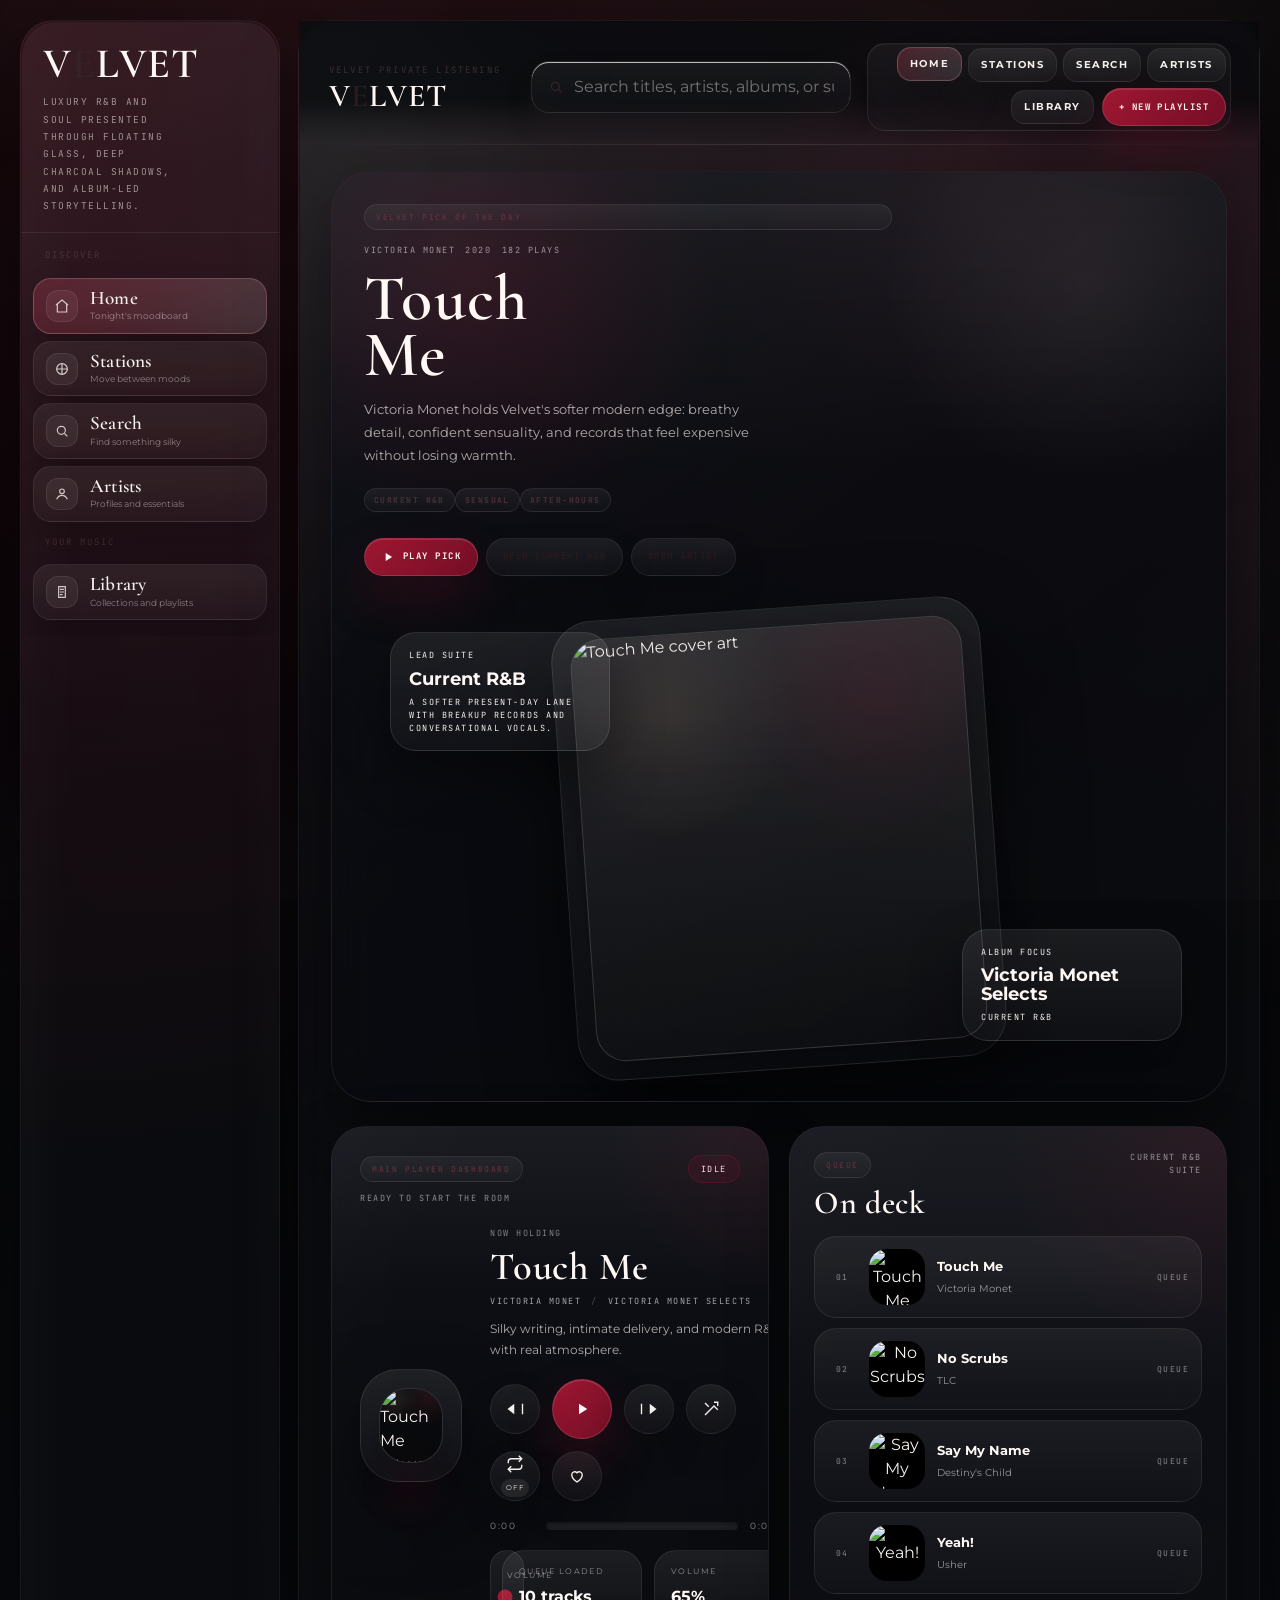
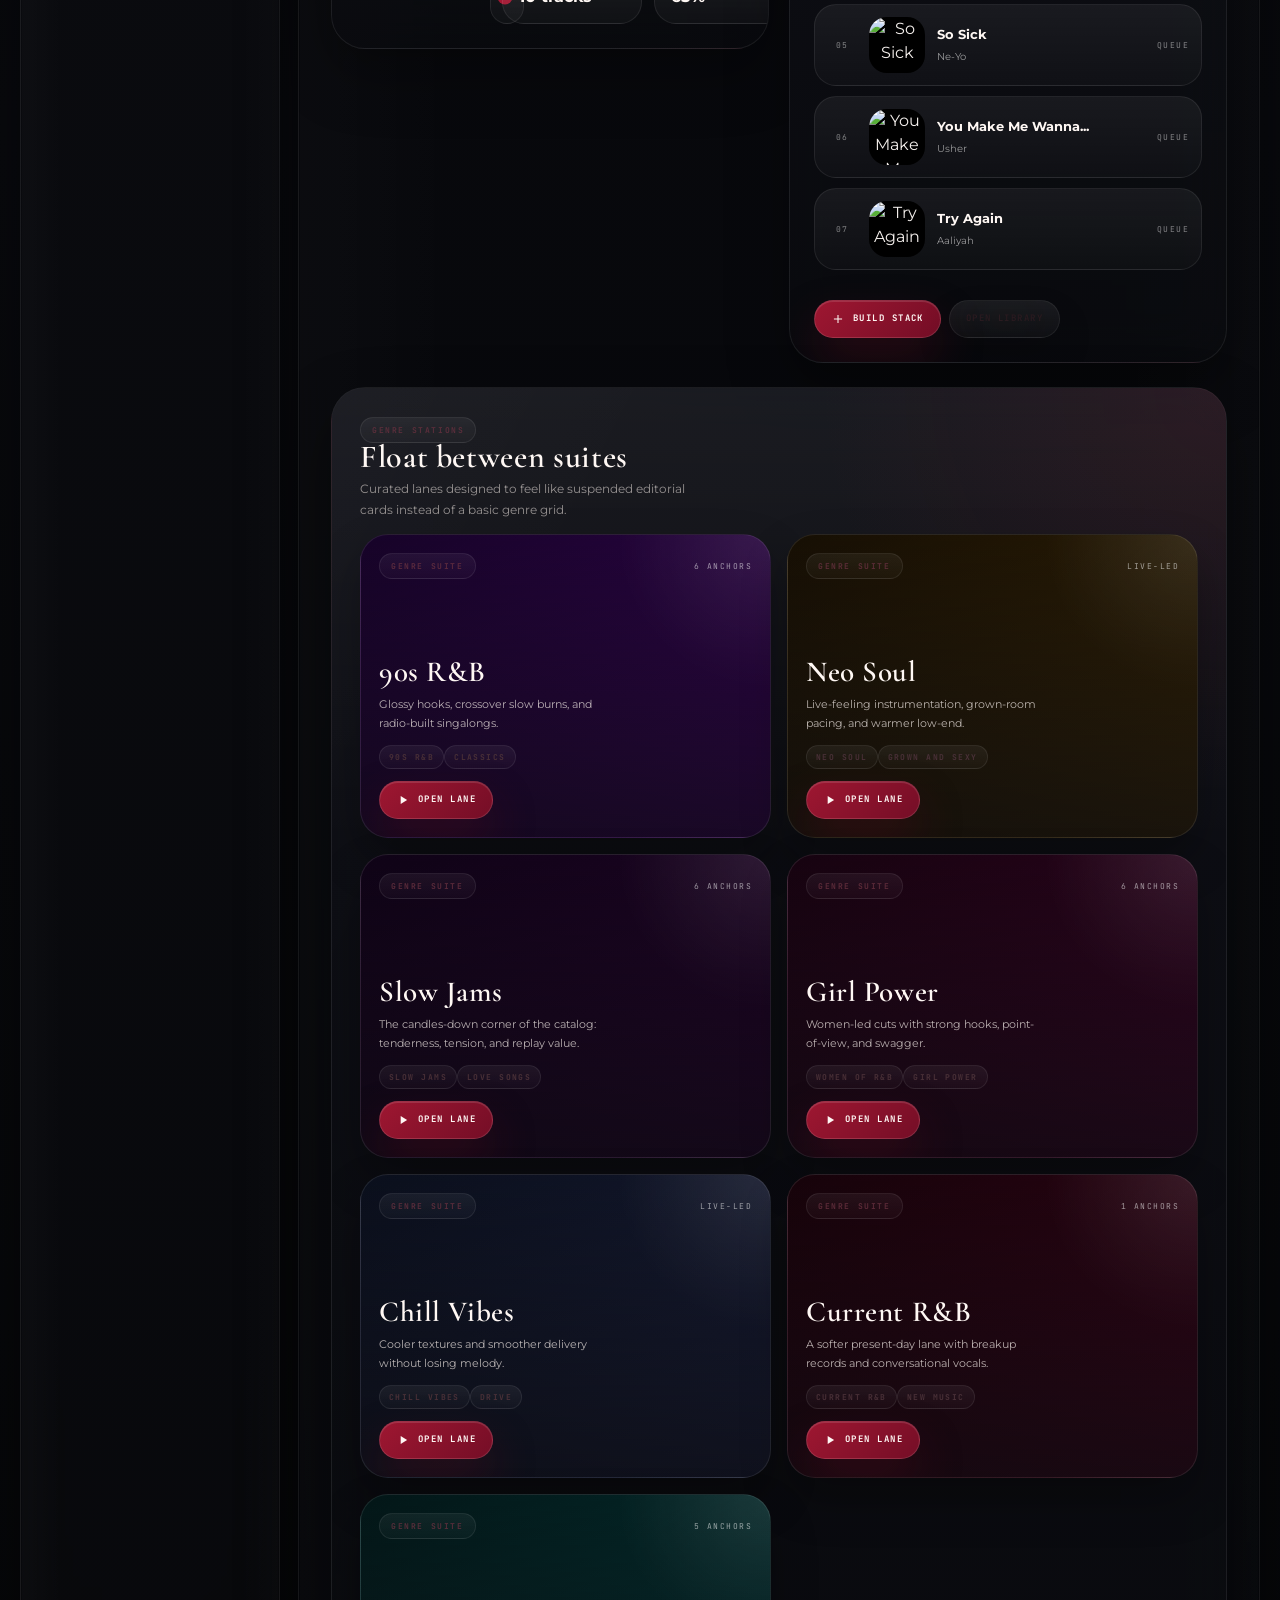
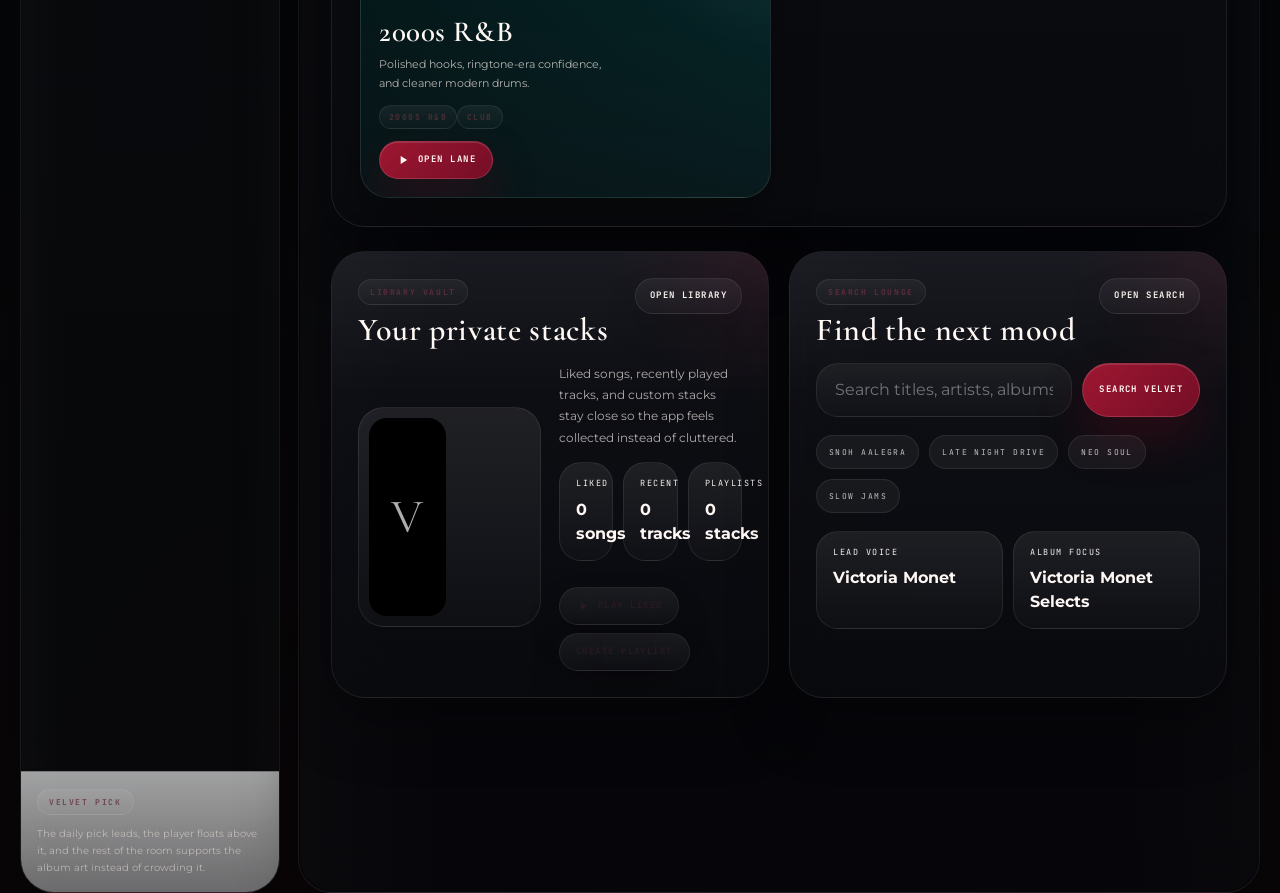
==== commit 13739127: "Redesign Velvet with dark luxury floating UI" ====
--- a/index.html
+++ b/index.html
@@ -10,6 +10,7 @@
   <link rel="stylesheet" href="assets/css/layout.css">
   <link rel="stylesheet" href="assets/css/components.css">
   <link rel="stylesheet" href="assets/css/pages.css">
+  <link rel="stylesheet" href="assets/css/luxury-redesign.css">
 </head>
 <body class="page-velvet page-home">
   <div id="yt-wrap" style="position:fixed;left:-9999px;top:0;width:480px;height:270px"></div>
@@ -137,3 +138,4 @@
   <script type="module" src="assets/js/pages/home-page.js"></script>
 </body>
 </html>
+
--- a/assets/css/tokens.css
+++ b/assets/css/tokens.css
@@ -1,22 +1,22 @@
 :root{
-  --bg:#050405;
-  --bg-soft:#0a090b;
-  --panel:rgba(12,11,14,.84);
-  --panel-strong:rgba(10,9,12,.94);
-  --card:rgba(19,16,19,.88);
-  --card-soft:rgba(255,255,255,.022);
-  --line:rgba(244,236,230,.075);
-  --line-strong:rgba(244,236,230,.14);
-  --text:#f4ece6;
-  --muted:rgba(244,236,230,.63);
-  --accent:#701625;
-  --accent-2:#9b2a36;
-  --warm:#b88d68;
-  --radius-xl:22px;
-  --radius-lg:18px;
-  --radius-md:14px;
-  --radius-sm:10px;
-  --shadow:0 18px 56px rgba(0,0,0,.28);
-  --shadow-soft:0 14px 34px rgba(0,0,0,.2);
-  --max-width:1380px;
+  --bg:#faf6f2;
+  --bg-soft:#f1ebe5;
+  --panel:rgba(255,255,255,.74);
+  --panel-strong:rgba(255,255,255,.9);
+  --card:rgba(255,255,255,.82);
+  --card-soft:rgba(255,255,255,.6);
+  --line:rgba(104,49,64,.11);
+  --line-strong:rgba(104,49,64,.22);
+  --text:#23181c;
+  --muted:rgba(60,43,50,.66);
+  --accent:#6f1730;
+  --accent-2:#fffaf7;
+  --warm:#bcc7d3;
+  --radius-xl:30px;
+  --radius-lg:24px;
+  --radius-md:18px;
+  --radius-sm:14px;
+  --shadow:0 28px 82px rgba(95,72,84,.14);
+  --shadow-soft:0 18px 44px rgba(95,72,84,.1);
+  --max-width:1460px;
 }
--- a/assets/css/base.css
+++ b/assets/css/base.css
@@ -5,13 +5,13 @@
 html{scroll-behavior:smooth}
 body{
   background:
-    radial-gradient(circle at 10% 0%,rgba(112,22,37,.18),transparent 24%),
-    radial-gradient(circle at 88% 0%,rgba(184,141,104,.08),transparent 18%),
-    radial-gradient(circle at 50% 100%,rgba(112,22,37,.08),transparent 34%),
-    linear-gradient(180deg,#030304 0%,#08070a 48%,#030304 100%);
+    radial-gradient(circle at 14% 8%,rgba(111,23,48,.1),transparent 24%),
+    radial-gradient(circle at 84% 6%,rgba(121,132,150,.08),transparent 18%),
+    radial-gradient(circle at 50% 100%,rgba(111,23,48,.05),transparent 32%),
+    linear-gradient(180deg,#050507 0%,#090b10 46%,#050507 100%);
   color:var(--text);
-  font-family:"Montserrat",sans-serif;
-  line-height:1.45;
+  font-family:"Poppins",sans-serif;
+  line-height:1.5;
 }
 body::before{
   content:"";
@@ -19,9 +19,9 @@
   inset:0;
   pointer-events:none;
   background:
-    radial-gradient(circle at center,transparent 62%,rgba(0,0,0,.38) 100%),
-    linear-gradient(180deg,rgba(255,255,255,.015),transparent 20%,transparent 80%,rgba(255,255,255,.01));
-  opacity:.18;
+    radial-gradient(circle at center,transparent 56%,rgba(0,0,0,.18) 100%),
+    linear-gradient(180deg,rgba(255,255,255,.035),transparent 18%,transparent 82%,rgba(255,255,255,.02));
+  opacity:1;
 }
 img{display:block;max-width:100%}
 button,input,textarea,select{font:inherit}
@@ -32,121 +32,120 @@
   font-weight:500;
   letter-spacing:-.02em;
 }
-::selection{background:rgba(112,22,37,.36);color:#fff}
+::selection{background:rgba(111,23,48,.18);color:#24181d}
 input:focus-visible,button:focus-visible,a:focus-visible{
   outline:none;
-  box-shadow:0 0 0 1px rgba(255,255,255,.16),0 0 0 4px rgba(112,22,37,.18);
+  box-shadow:0 0 0 1px rgba(111,23,48,.14),0 0 0 4px rgba(111,23,48,.1);
 }
 .page-velvet{
-  --bg:#080405;
-  --bg-soft:#15080b;
-  --panel:rgba(34,10,14,.68);
-  --panel-strong:rgba(24,8,11,.82);
-  --card:rgba(40,12,16,.72);
-  --card-soft:rgba(255,255,255,.042);
-  --line:rgba(248,228,232,.08);
-  --line-strong:rgba(248,228,232,.18);
-  --text:#fbf3f1;
-  --muted:rgba(228,204,208,.72);
-  --accent:#c61f3d;
-  --accent-2:#ff8a84;
-  --warm:#f1b36f;
-  --accent-rgb:198,31,61;
-  --accent-2-rgb:255,138,132;
-  --warm-rgb:241,179,111;
+  --bg:#050507;
+  --bg-soft:#0c0d12;
+  --panel:rgba(15,17,23,.68);
+  --panel-strong:rgba(18,20,28,.82);
+  --card:rgba(22,24,32,.8);
+  --card-soft:rgba(20,22,30,.6);
+  --line:rgba(255,255,255,.08);
+  --line-strong:rgba(255,255,255,.16);
+  --text:#f5f0ed;
+  --muted:rgba(227,219,215,.62);
+  --accent:#8f1630;
+  --accent-2:#d58b9d;
+  --warm:#8c97ab;
+  --accent-rgb:143,22,48;
+  --accent-2-rgb:213,139,157;
+  --warm-rgb:140,151,171;
   background:
-    radial-gradient(circle at 12% 0%,rgba(var(--accent-rgb),.22),transparent 30%),
-    radial-gradient(circle at 88% 2%,rgba(var(--warm-rgb),.12),transparent 22%),
-    radial-gradient(circle at 50% 100%,rgba(var(--accent-rgb),.1),transparent 38%),
-    linear-gradient(180deg,#080405 0%,#15080b 44%,#080405 100%);
+    radial-gradient(circle at 12% 0%,rgba(var(--accent-rgb),.14),transparent 28%),
+    radial-gradient(circle at 88% 3%,rgba(var(--warm-rgb),.08),transparent 18%),
+    radial-gradient(circle at 50% 100%,rgba(var(--accent-rgb),.05),transparent 32%),
+    linear-gradient(180deg,#050507 0%,#090b10 46%,#050507 100%);
   font-family:"Poppins",sans-serif;
 }
 .page-velvet::before{
   background:
-    radial-gradient(circle at center,transparent 58%,rgba(0,0,0,.34) 100%),
-    linear-gradient(180deg,rgba(255,255,255,.018),transparent 18%,transparent 82%,rgba(255,255,255,.01));
-  opacity:.18;
+    radial-gradient(circle at center,transparent 56%,rgba(0,0,0,.22) 100%),
+    linear-gradient(180deg,rgba(255,255,255,.035),transparent 16%,transparent 84%,rgba(255,255,255,.02));
+  opacity:1;
 }
 .page-velvet h1,
 .page-velvet h2,
 .page-velvet h3,
 .page-velvet h4,
 .page-velvet .display{
-  font-family:"Oswald",sans-serif;
-  font-weight:500;
-  letter-spacing:.04em;
-  text-transform:uppercase;
+  font-family:"Cormorant Garamond",serif;
+  font-weight:600;
+  letter-spacing:.01em;
+  text-transform:none;
 }
-.page-velvet ::selection{background:rgba(var(--accent-rgb),.34);color:#fff}
+.page-velvet ::selection{background:rgba(var(--accent-rgb),.18);color:#24181d}
 .page-velvet input:focus-visible,
 .page-velvet button:focus-visible,
 .page-velvet a:focus-visible{
-  box-shadow:0 0 0 1px rgba(248,228,232,.22),0 0 0 4px rgba(var(--accent-rgb),.2);
+  box-shadow:0 0 0 1px rgba(var(--accent-rgb),.14),0 0 0 4px rgba(var(--accent-rgb),.1);
 }
 
 .page-home{
   background:
-    radial-gradient(circle at 12% 0%,rgba(var(--accent-rgb),.28),transparent 30%),
-    radial-gradient(circle at 88% 2%,rgba(var(--warm-rgb),.16),transparent 22%),
-    radial-gradient(circle at 50% 100%,rgba(var(--accent-rgb),.14),transparent 38%),
-    linear-gradient(180deg,#080405 0%,#15080b 44%,#080405 100%);
+    radial-gradient(circle at 12% 0%,rgba(var(--accent-rgb),.16),transparent 26%),
+    radial-gradient(circle at 88% 2%,rgba(var(--warm-rgb),.08),transparent 18%),
+    radial-gradient(circle at 50% 100%,rgba(var(--accent-rgb),.05),transparent 30%),
+    linear-gradient(180deg,#050507 0%,#090b10 44%,#050507 100%);
 }
-.page-home::before{
-  opacity:.22;
-}
+.page-home::before{opacity:1}
 
 .page-stations{
-  --accent:#c12753;
-  --accent-2:#ff9a8e;
-  --warm:#f0ba7c;
-  --accent-rgb:193,39,83;
-  --accent-2-rgb:255,154,142;
-  --warm-rgb:240,186,124;
+  --accent:#7a1733;
+  --accent-2:#d38ea0;
+  --warm:#8f99ad;
+  --accent-rgb:122,23,51;
+  --accent-2-rgb:211,142,160;
+  --warm-rgb:143,153,173;
   background:
-    radial-gradient(circle at 10% 0%,rgba(var(--accent-rgb),.24),transparent 28%),
-    radial-gradient(circle at 88% 4%,rgba(var(--warm-rgb),.14),transparent 22%),
-    radial-gradient(circle at 50% 100%,rgba(120,14,36,.14),transparent 34%),
-    linear-gradient(180deg,#070305 0%,#120609 46%,#090305 100%);
+    radial-gradient(circle at 10% 0%,rgba(var(--accent-rgb),.13),transparent 26%),
+    radial-gradient(circle at 88% 4%,rgba(var(--warm-rgb),.08),transparent 18%),
+    radial-gradient(circle at 50% 100%,rgba(86,16,34,.05),transparent 30%),
+    linear-gradient(180deg,#060608 0%,#0a0c11 46%,#050507 100%);
 }
 
 .page-search{
-  --accent:#d44660;
-  --accent-2:#f1a493;
-  --warm:#e0b67f;
-  --accent-rgb:212,70,96;
-  --accent-2-rgb:241,164,147;
-  --warm-rgb:224,182,127;
+  --accent:#8a1d39;
+  --accent-2:#d99cac;
+  --warm:#9099ad;
+  --accent-rgb:138,29,57;
+  --accent-2-rgb:217,156,172;
+  --warm-rgb:144,153,173;
   background:
-    radial-gradient(circle at 14% 0%,rgba(var(--accent-rgb),.22),transparent 28%),
-    radial-gradient(circle at 84% 0%,rgba(var(--warm-rgb),.12),transparent 18%),
-    radial-gradient(circle at 52% 100%,rgba(78,18,34,.14),transparent 34%),
-    linear-gradient(180deg,#090406 0%,#14080d 48%,#090406 100%);
+    radial-gradient(circle at 14% 0%,rgba(var(--accent-rgb),.12),transparent 26%),
+    radial-gradient(circle at 84% 0%,rgba(var(--warm-rgb),.08),transparent 18%),
+    radial-gradient(circle at 52% 100%,rgba(78,18,34,.05),transparent 30%),
+    linear-gradient(180deg,#060608 0%,#0a0c11 48%,#050507 100%);
 }
 
 .page-library{
-  --accent:#a63347;
-  --accent-2:#f0b097;
-  --warm:#c89462;
-  --accent-rgb:166,51,71;
-  --accent-2-rgb:240,176,151;
-  --warm-rgb:200,148,98;
+  --accent:#6e1830;
+  --accent-2:#cd8798;
+  --warm:#8692a7;
+  --accent-rgb:110,24,48;
+  --accent-2-rgb:205,135,152;
+  --warm-rgb:134,146,167;
   background:
-    radial-gradient(circle at 14% 0%,rgba(var(--accent-rgb),.2),transparent 28%),
-    radial-gradient(circle at 86% 2%,rgba(var(--warm-rgb),.18),transparent 22%),
-    radial-gradient(circle at 50% 100%,rgba(88,32,24,.12),transparent 32%),
-    linear-gradient(180deg,#090507 0%,#13090d 44%,#090507 100%);
+    radial-gradient(circle at 14% 0%,rgba(var(--accent-rgb),.12),transparent 26%),
+    radial-gradient(circle at 86% 2%,rgba(var(--warm-rgb),.08),transparent 18%),
+    radial-gradient(circle at 50% 100%,rgba(72,22,34,.05),transparent 28%),
+    linear-gradient(180deg,#060608 0%,#090b10 44%,#050507 100%);
 }
 
 .page-artists{
-  --accent:#b33a5b;
-  --accent-2:#f3a0a3;
-  --warm:#dbb07a;
-  --accent-rgb:179,58,91;
-  --accent-2-rgb:243,160,163;
-  --warm-rgb:219,176,122;
+  --accent:#7c1d3b;
+  --accent-2:#d698a8;
+  --warm:#8d98ad;
+  --accent-rgb:124,29,59;
+  --accent-2-rgb:214,152,168;
+  --warm-rgb:141,152,173;
   background:
-    radial-gradient(circle at 12% 0%,rgba(var(--accent-rgb),.22),transparent 28%),
-    radial-gradient(circle at 88% 4%,rgba(var(--warm-rgb),.12),transparent 20%),
-    radial-gradient(circle at 52% 100%,rgba(70,20,44,.14),transparent 34%),
-    linear-gradient(180deg,#090407 0%,#120811 46%,#080407 100%);
+    radial-gradient(circle at 12% 0%,rgba(var(--accent-rgb),.13),transparent 26%),
+    radial-gradient(circle at 88% 4%,rgba(var(--warm-rgb),.08),transparent 18%),
+    radial-gradient(circle at 52% 100%,rgba(70,20,44,.05),transparent 30%),
+    linear-gradient(180deg,#060608 0%,#090b10 46%,#050507 100%);
 }
+
--- a/assets/css/layout.css
+++ b/assets/css/layout.css
@@ -1,15 +1,15 @@
 .app-shell{
   display:grid;
-  grid-template-columns:220px minmax(0,1fr);
-  gap:18px;
+  grid-template-columns:260px minmax(0,1fr);
+  gap:14px;
   min-height:100vh;
-  padding:18px 18px 0;
+  padding:14px 14px 0;
 }
 .sidebar,.main-shell{
   position:relative;
   border:1px solid var(--line);
   box-shadow:var(--shadow-soft);
-  backdrop-filter:blur(24px);
+  backdrop-filter:blur(34px) saturate(1.04);
 }
 .sidebar::before,.main-shell::before{
   content:"";
@@ -17,87 +17,103 @@
   inset:1px;
   border-radius:inherit;
   pointer-events:none;
-  background:linear-gradient(180deg,rgba(255,255,255,.03),transparent 24%);
-  opacity:.72;
+  background:
+    linear-gradient(180deg,rgba(255,255,255,.055),transparent 22%),
+    linear-gradient(90deg,rgba(255,255,255,.018),transparent 22%,transparent 78%,rgba(255,255,255,.012));
+  opacity:.82;
 }
 .sidebar{
-  background:linear-gradient(180deg,rgba(12,11,14,.95),rgba(7,7,9,.92));
-  border-radius:18px 18px 0 0;
+  background:
+    radial-gradient(circle at 0% 0%,rgba(var(--accent-rgb),.12),transparent 26%),
+    linear-gradient(180deg,rgba(22,13,18,.7),rgba(11,7,10,.78));
+  border-radius:30px;
   overflow:hidden;
   display:flex;
   flex-direction:column;
 }
 .brand{
-  padding:24px 20px 16px;
+  padding:26px 22px 18px;
   border-bottom:1px solid var(--line);
 }
 .brand-mark{
-  font-size:34px;
-  letter-spacing:.26em;
-  line-height:.84;
-}
-.brand-mark span{color:var(--accent-2)}
+  font-family:"Cormorant Garamond",serif;
+  font-size:42px;
+  font-weight:600;
+  letter-spacing:.1em;
+  line-height:.82;
+}
+.brand-mark span{color:rgba(255,246,248,.86)}
 .brand-note{
   margin-top:12px;
   max-width:23ch;
   color:var(--muted);
-  font-size:9px;
-  line-height:1.8;
-  letter-spacing:.18em;
+  font-size:9.5px;
+  line-height:1.82;
+  letter-spacing:.16em;
   text-transform:uppercase;
 }
 .sidebar-nav{
-  padding:14px 10px;
+  padding:16px 12px;
   display:flex;
   flex-direction:column;
-  gap:12px;
+  gap:14px;
   overflow:auto;
 }
 .nav-group{display:flex;flex-direction:column;gap:7px}
 .nav-label{
-  padding:0 10px 6px;
-  color:rgba(244,236,230,.38);
+  padding:0 12px 8px;
+  color:rgba(255,241,244,.4);
   font-size:9px;
-  letter-spacing:.24em;
+  letter-spacing:.22em;
   text-transform:uppercase;
 }
 .nav-item{
   display:flex;
   align-items:center;
-  gap:10px;
-  padding:8px 10px;
-  border-radius:12px;
-  border:1px solid transparent;
+  gap:12px;
+  padding:10px 12px;
+  border-radius:18px;
+  border:1px solid rgba(255,255,255,0);
   color:var(--muted);
-  transition:background .22s ease,border-color .22s ease,transform .22s cubic-bezier(.2,.9,.28,1),color .22s ease;
+  transition:background .3s cubic-bezier(.2,.9,.28,1),border-color .26s ease,transform .3s cubic-bezier(.2,.9,.28,1),color .26s ease,box-shadow .26s ease;
 }
 .nav-item:hover{
-  transform:translateX(2px);
-  background:rgba(255,255,255,.024);
-  border-color:var(--line);
+  transform:translateX(4px);
+  background:rgba(255,255,255,.032);
+  border-color:rgba(255,246,248,.1);
+  box-shadow:0 14px 24px rgba(0,0,0,.12);
 }
 .nav-item.active{
   color:var(--text);
-  background:linear-gradient(135deg,rgba(112,22,37,.18),rgba(255,255,255,.024));
-  border-color:rgba(244,236,230,.1);
+  background:
+    linear-gradient(135deg,rgba(var(--accent-rgb),.18),rgba(255,255,255,.038)),
+    linear-gradient(180deg,rgba(255,255,255,.03),rgba(255,255,255,.01));
+  border-color:rgba(255,246,248,.14);
+  box-shadow:0 16px 28px rgba(0,0,0,.14);
 }
 .nav-icon{
   width:32px;
   height:32px;
-  border-radius:10px;
+  border-radius:12px;
   display:grid;
   place-items:center;
-  background:rgba(255,255,255,.03);
-  border:1px solid rgba(255,255,255,.06);
+  background:rgba(255,255,255,.038);
+  border:1px solid rgba(255,246,248,.08);
   flex-shrink:0;
 }
 .nav-icon svg{width:16px;height:16px;stroke:currentColor;stroke-width:1.8;fill:none}
 .nav-copy{display:flex;flex-direction:column;gap:2px;min-width:0}
-.nav-copy strong{font-size:12px;font-weight:600}
-.nav-copy small{font-size:9px;color:rgba(244,236,230,.46);white-space:nowrap;overflow:hidden;text-overflow:ellipsis}
+.nav-copy strong{
+  font-family:"Cormorant Garamond",serif;
+  font-size:1.2rem;
+  font-weight:600;
+  line-height:.95;
+  letter-spacing:.01em;
+}
+.nav-copy small{font-size:9px;color:rgba(255,241,244,.46);white-space:nowrap;overflow:hidden;text-overflow:ellipsis}
 .sidebar-foot{
   margin-top:auto;
-  padding:14px;
+  padding:16px;
   border-top:1px solid var(--line);
 }
 .sidebar-foot p{
@@ -110,46 +126,46 @@
   display:flex;
   flex-direction:column;
   min-width:0;
-  border-radius:18px 18px 0 0;
-  background:
-    radial-gradient(circle at top right,rgba(112,22,37,.13),transparent 20%),
-    radial-gradient(circle at 14% 0%,rgba(184,141,104,.05),transparent 18%),
-    linear-gradient(180deg,rgba(10,10,12,.96),rgba(6,6,8,.92));
+  border-radius:30px;
+  background:
+    radial-gradient(circle at top right,rgba(var(--accent-rgb),.16),transparent 20%),
+    radial-gradient(circle at 14% 0%,rgba(var(--warm-rgb),.07),transparent 18%),
+    linear-gradient(180deg,rgba(18,10,14,.62),rgba(9,5,8,.74));
 }
 .topbar{
   position:sticky;
   top:0;
   z-index:10;
   display:grid;
-  grid-template-columns:minmax(188px,.78fr) minmax(320px,1.08fr) auto;
+  grid-template-columns:minmax(188px,.72fr) minmax(320px,1.18fr) auto;
   align-items:center;
   gap:16px;
-  padding:16px 24px 10px;
-  backdrop-filter:blur(26px);
-  background:linear-gradient(180deg,rgba(7,7,9,.96) 72%,rgba(7,7,9,0));
+  padding:18px 26px 12px;
+  backdrop-filter:blur(32px);
+  background:linear-gradient(180deg,rgba(11,6,9,.86) 64%,rgba(11,6,9,0));
 }
 .topbar::after{
   content:"";
   position:absolute;
-  left:24px;
-  right:24px;
+  left:26px;
+  right:26px;
   bottom:0;
   height:1px;
-  background:linear-gradient(90deg,transparent,rgba(244,236,230,.09),transparent);
+  background:linear-gradient(90deg,transparent,rgba(255,246,248,.1),transparent);
 }
 .topbar-brand{display:flex;flex-direction:column;gap:4px;padding-left:2px}
-.topbar-overline{font-size:9px;letter-spacing:.3em;text-transform:uppercase;color:rgba(244,236,230,.4)}
-.topbar-signature{font-family:"Cormorant Garamond",serif;font-size:28px;letter-spacing:.18em;line-height:.86}
-.topbar-signature span{color:var(--accent-2)}
+.topbar-overline{font-size:9px;letter-spacing:.24em;text-transform:uppercase;color:rgba(255,241,244,.42)}
+.topbar-signature{font-family:"Cormorant Garamond",serif;font-size:32px;font-weight:600;letter-spacing:.1em;line-height:.84}
+.topbar-signature span{color:rgba(255,246,248,.88)}
 .topbar-search{
   display:flex;
   align-items:center;
   gap:10px;
   border:1px solid var(--line);
-  border-radius:14px;
-  padding:11px 15px;
-  background:linear-gradient(180deg,rgba(255,255,255,.034),rgba(255,255,255,.014));
-  box-shadow:inset 0 1px 0 rgba(255,255,255,.03);
+  border-radius:18px;
+  padding:13px 16px;
+  background:linear-gradient(180deg,rgba(255,255,255,.05),rgba(255,255,255,.018));
+  box-shadow:inset 0 1px 0 rgba(255,255,255,.05),0 16px 32px rgba(0,0,0,.08);
 }
 .topbar-search svg{width:16px;height:16px;stroke:var(--muted);stroke-width:1.8;fill:none;flex-shrink:0}
 .topbar-search input{
@@ -166,57 +182,59 @@
   gap:6px;
   flex-wrap:wrap;
   padding:4px;
-  border:1px solid rgba(255,255,255,.06);
+  border:1px solid rgba(255,246,248,.08);
+  border-radius:18px;
+  background:rgba(255,255,255,.024);
+  box-shadow:inset 0 1px 0 rgba(255,255,255,.04);
+}
+.top-link{
+  padding:9px 12px;
   border-radius:14px;
-  background:rgba(255,255,255,.018);
-  box-shadow:inset 0 1px 0 rgba(255,255,255,.02);
-}
-.top-link{
-  padding:8px 11px;
-  border-radius:10px;
   border:1px solid transparent;
-  font-size:10px;
+  font-size:9.5px;
   font-weight:700;
   letter-spacing:.16em;
   text-transform:uppercase;
-  color:rgba(244,236,230,.7);
+  color:rgba(255,241,244,.74);
   transition:background .22s ease,border-color .22s ease,color .22s ease,transform .22s cubic-bezier(.2,.9,.28,1);
 }
 .top-link:hover,.top-link.active{
   transform:translateY(-1px);
-  background:linear-gradient(135deg,rgba(112,22,37,.12),rgba(255,255,255,.022));
-  border-color:var(--line);
+  background:linear-gradient(135deg,rgba(var(--accent-rgb),.16),rgba(255,255,255,.028));
+  border-color:rgba(255,246,248,.12);
   color:var(--text);
 }
 .topbar-links .btn{margin-left:2px}
 .content{
   width:min(100%,var(--max-width));
   margin:0 auto;
-  padding:18px 24px 154px;
+  padding:20px 28px 164px;
 }
 .page-stack{display:flex;flex-direction:column;gap:18px}
 .player-bar{
   position:fixed;
-  left:256px;
-  right:18px;
+  left:292px;
+  right:14px;
   bottom:14px;
   z-index:30;
   display:none;
   align-items:center;
   gap:16px;
-  padding:12px 16px;
-  border-radius:18px;
-  border:1px solid var(--line);
-  background:linear-gradient(180deg,rgba(10,10,12,.96),rgba(8,8,10,.92));
-  box-shadow:0 18px 38px rgba(0,0,0,.3);
-  backdrop-filter:blur(24px);
+  padding:14px 18px;
+  border-radius:24px;
+  border:1px solid var(--line);
+  background:
+    radial-gradient(circle at 0% 0%,rgba(var(--accent-rgb),.14),transparent 24%),
+    linear-gradient(180deg,rgba(20,11,16,.78),rgba(11,7,10,.84));
+  box-shadow:0 24px 42px rgba(0,0,0,.24);
+  backdrop-filter:blur(34px) saturate(1.04);
 }
 .player-bar::before{
   content:"";
   position:absolute;
   inset:0;
   border-radius:inherit;
-  background:linear-gradient(90deg,rgba(112,22,37,.12),transparent 28%,transparent 72%,rgba(184,141,104,.07));
+    background:linear-gradient(90deg,rgba(var(--accent-rgb),.14),transparent 28%,transparent 72%,rgba(var(--warm-rgb),.08));
   pointer-events:none;
   opacity:.8;
 }
@@ -227,18 +245,18 @@
   position:relative;
   width:56px;
   height:56px;
-  border-radius:16px;
+  border-radius:18px;
   overflow:visible;
   border:1px solid var(--line);
   background:#000;
-  box-shadow:0 12px 26px rgba(0,0,0,.24);
+  box-shadow:0 18px 30px rgba(0,0,0,.22);
 }
 .player-art::before{
   content:"";
   position:absolute;
   inset:-10px;
   border-radius:18px;
-  background:radial-gradient(circle,rgba(112,22,37,.22),transparent 72%);
+  background:radial-gradient(circle,rgba(var(--accent-rgb),.22),transparent 72%);
   opacity:.8;
   pointer-events:none;
 }
@@ -261,16 +279,16 @@
   cursor:pointer;
   box-shadow:inset 0 1px 2px rgba(0,0,0,.3);
 }
-.player-fill{height:100%;width:0;background:linear-gradient(90deg,#8a2535 0%,#b98967 100%);box-shadow:0 0 14px rgba(112,22,37,.34)}
+.player-fill{height:100%;width:0;background:linear-gradient(90deg,rgba(var(--accent-rgb),.9) 0%,rgba(var(--warm-rgb),.92) 100%);box-shadow:0 0 14px rgba(var(--accent-rgb),.3)}
 .player-right{display:flex;align-items:center;gap:8px}
 .vol-wrap{
   display:flex;
   align-items:center;
   gap:8px;
   padding:8px 10px;
-  border-radius:12px;
-  border:1px solid var(--line);
-  background:linear-gradient(180deg,rgba(255,255,255,.028),rgba(255,255,255,.012));
+  border-radius:16px;
+  border:1px solid var(--line);
+  background:linear-gradient(180deg,rgba(255,255,255,.04),rgba(255,255,255,.014));
 }
 .vol-wrap input{width:88px;accent-color:var(--accent-2)}
 .modal-backdrop{
@@ -287,10 +305,12 @@
 .modal-backdrop.open{display:flex}
 .modal{
   width:min(400px,100%);
-  padding:18px;
-  border-radius:18px;
-  border:1px solid var(--line);
-  background:linear-gradient(180deg,rgba(18,16,20,.95),rgba(10,10,12,.92));
+  padding:20px;
+  border-radius:24px;
+  border:1px solid var(--line);
+  background:
+    radial-gradient(circle at top right,rgba(var(--accent-rgb),.12),transparent 28%),
+    linear-gradient(180deg,rgba(22,13,18,.88),rgba(12,8,11,.92));
   box-shadow:var(--shadow);
 }
 .modal h3{font-size:30px}
@@ -312,9 +332,9 @@
   transform:translateX(-50%);
   z-index:50;
   padding:10px 14px;
-  border-radius:14px;
-  border:1px solid var(--line);
-  background:rgba(16,14,18,.94);
+  border-radius:18px;
+  border:1px solid var(--line);
+  background:rgba(20,12,16,.9);
   font-size:11px;
   opacity:0;
   transition:.22s ease;
@@ -335,22 +355,21 @@
   .player-center{order:3;width:100%}
 }
 .page-velvet .app-shell{
-  gap:20px;
+  gap:16px;
 }
 .page-home .app-shell{
   perspective:1800px;
 }
 .page-velvet .sidebar,
 .page-velvet .main-shell{
-  border-color:rgba(248,228,232,.08);
-  border-radius:24px 24px 0 0;
-  box-shadow:0 14px 28px rgba(0,0,0,.16);
+  border-color:rgba(255,246,248,.1);
+  border-radius:30px;
+  box-shadow:var(--shadow-soft);
 }
 .page-velvet .sidebar{
   background:
-    linear-gradient(180deg,rgba(30,10,14,.72),rgba(15,6,9,.62)),
-    linear-gradient(130deg,rgba(var(--accent-rgb),.1),transparent 38%),
-    radial-gradient(circle at top right,rgba(var(--accent-2-rgb),.08),transparent 26%);
+    radial-gradient(circle at 0% 0%,rgba(var(--accent-rgb),.12),transparent 26%),
+    linear-gradient(180deg,rgba(22,13,18,.7),rgba(11,7,10,.78));
 }
 .page-velvet .sidebar::after,
 .page-velvet .main-shell::after{
@@ -366,16 +385,17 @@
 }
 .page-velvet .brand{
   padding:26px 22px 18px;
-  border-bottom-color:rgba(248,228,232,.06);
+  border-bottom-color:rgba(255,246,248,.08);
 }
 .page-velvet .brand-mark{
-  font-family:"Oswald",sans-serif;
-  font-size:32px;
-  letter-spacing:.22em;
-  text-transform:uppercase;
+  font-family:"Cormorant Garamond",serif;
+  font-size:42px;
+  font-weight:600;
+  letter-spacing:.1em;
+  text-transform:none;
 }
 .page-velvet .brand-mark span,
-.page-velvet .topbar-signature span{color:var(--accent-2)}
+.page-velvet .topbar-signature span{color:rgba(255,246,248,.88)}
 .page-velvet .brand-note,
 .page-velvet .nav-label,
 .page-velvet .topbar-overline,
@@ -384,77 +404,203 @@
 }
 .page-velvet .sidebar-nav{padding:16px 12px}
 .page-velvet .nav-item{
-  padding:9px 11px;
-  border-color:rgba(248,228,232,0);
-  color:rgba(244,225,229,.78);
+  padding:10px 12px;
+  border-color:rgba(255,246,248,0);
+  color:rgba(255,241,244,.78);
 }
 .page-velvet .nav-item:hover{
   transform:translateX(4px);
-  background:rgba(255,255,255,.04);
-  border-color:rgba(248,228,232,.08);
+  background:rgba(255,255,255,.032);
+  border-color:rgba(255,246,248,.1);
 }
 .page-velvet .nav-item.active{
-  background:linear-gradient(135deg,rgba(var(--accent-rgb),.22),rgba(255,255,255,.04));
-  border-color:rgba(248,228,232,.14);
-  box-shadow:0 10px 20px rgba(0,0,0,.12);
+  background:
+    linear-gradient(135deg,rgba(var(--accent-rgb),.18),rgba(255,255,255,.038)),
+    linear-gradient(180deg,rgba(255,255,255,.03),rgba(255,255,255,.01));
+  border-color:rgba(255,246,248,.14);
+  box-shadow:0 16px 28px rgba(0,0,0,.14);
 }
 .page-velvet .nav-icon{
-  background:rgba(255,255,255,.034);
-  border-color:rgba(248,228,232,.08);
+  background:rgba(255,255,255,.038);
+  border-color:rgba(255,246,248,.08);
 }
 .page-velvet .sidebar-foot{
-  border-top-color:rgba(248,228,232,.06);
-  background:linear-gradient(180deg,rgba(255,255,255,.024),rgba(255,255,255,.012));
+  border-top-color:rgba(255,246,248,.08);
+  background:linear-gradient(180deg,rgba(255,255,255,.03),rgba(255,255,255,.014));
 }
 .page-velvet .main-shell{
   background:
-    radial-gradient(circle at top right,rgba(var(--accent-rgb),.18),transparent 24%),
-    radial-gradient(circle at 16% 0%,rgba(var(--warm-rgb),.1),transparent 20%),
-    linear-gradient(180deg,rgba(24,9,12,.8),rgba(12,5,7,.72));
+    radial-gradient(circle at top right,rgba(var(--accent-rgb),.16),transparent 20%),
+    radial-gradient(circle at 14% 0%,rgba(var(--warm-rgb),.07),transparent 18%),
+    linear-gradient(180deg,rgba(18,10,14,.62),rgba(9,5,8,.74));
 }
 .page-velvet .topbar{
   padding:18px 26px 12px;
-  background:linear-gradient(180deg,rgba(22,8,11,.78) 72%,rgba(22,8,11,0));
+  background:linear-gradient(180deg,rgba(11,6,9,.86) 64%,rgba(11,6,9,0));
 }
 .page-velvet .topbar::after{
   left:26px;
   right:26px;
-  background:linear-gradient(90deg,transparent,rgba(248,228,232,.1),transparent);
+  background:linear-gradient(90deg,transparent,rgba(255,246,248,.1),transparent);
 }
 .page-velvet .topbar-brand{gap:6px}
 .page-velvet .topbar-signature{
-  font-family:"Oswald",sans-serif;
-  font-size:30px;
-  letter-spacing:.18em;
-  text-transform:uppercase;
+  font-family:"Cormorant Garamond",serif;
+  font-size:32px;
+  font-weight:600;
+  letter-spacing:.1em;
+  text-transform:none;
 }
 .page-velvet .topbar-search{
-  border-color:rgba(248,228,232,.12);
-  background:linear-gradient(180deg,rgba(255,255,255,.042),rgba(255,255,255,.018));
-  box-shadow:0 10px 20px rgba(0,0,0,.08), inset 0 1px 0 rgba(255,255,255,.05);
-}
-.page-velvet .topbar-search svg{stroke:rgba(228,204,208,.7)}
+  border-color:rgba(255,246,248,.12);
+  background:linear-gradient(180deg,rgba(255,255,255,.05),rgba(255,255,255,.018));
+  box-shadow:0 16px 32px rgba(0,0,0,.08), inset 0 1px 0 rgba(255,255,255,.05);
+}
+.page-velvet .topbar-search svg{stroke:rgba(234,225,228,.72)}
 .page-velvet .topbar-links{
-  border-color:rgba(248,228,232,.08);
-  background:rgba(255,255,255,.028);
+  border-color:rgba(255,246,248,.08);
+  background:rgba(255,255,255,.024);
 }
 .page-velvet .top-link{
-  color:rgba(244,225,229,.76);
+  color:rgba(255,241,244,.74);
 }
 .page-velvet .top-link:hover,
 .page-velvet .top-link.active{
-  background:linear-gradient(135deg,rgba(var(--accent-rgb),.18),rgba(255,255,255,.035));
-  border-color:rgba(248,228,232,.12);
-}
-.page-velvet .content{padding-bottom:154px}
+  background:linear-gradient(135deg,rgba(var(--accent-rgb),.16),rgba(255,255,255,.028));
+  border-color:rgba(255,246,248,.12);
+}
+.page-velvet .content{padding-bottom:164px}
 .page-velvet .player-bar{
-  border-color:rgba(248,228,232,.09);
-  background:linear-gradient(180deg,rgba(22,8,11,.76),rgba(12,5,7,.68));
+  border-color:rgba(255,246,248,.1);
+  background:
+    radial-gradient(circle at 0% 0%,rgba(var(--accent-rgb),.14),transparent 24%),
+    linear-gradient(180deg,rgba(20,11,16,.78),rgba(11,7,10,.84));
 }
 .page-velvet .player-bar::before{
-  background:linear-gradient(90deg,rgba(var(--accent-rgb),.22),transparent 28%,transparent 72%,rgba(var(--warm-rgb),.12));
+  background:linear-gradient(90deg,rgba(var(--accent-rgb),.14),transparent 28%,transparent 72%,rgba(var(--warm-rgb),.08));
 }
 .page-velvet .vol-wrap{
-  border-color:rgba(248,228,232,.1);
-  background:linear-gradient(180deg,rgba(255,255,255,.04),rgba(255,255,255,.018));
-}
+  border-color:rgba(255,246,248,.1);
+  background:linear-gradient(180deg,rgba(255,255,255,.04),rgba(255,255,255,.014));
+}
+
+/* ===== FLOATING FANTASY LIGHT RESET ===== */
+.page-velvet .app-shell{
+  gap:18px;
+  padding:18px 18px 0;
+}
+.page-home .app-shell{perspective:1800px}
+.page-velvet .sidebar,
+.page-velvet .main-shell{
+  border-color:rgba(106,62,74,.08);
+  border-radius:32px;
+  box-shadow:0 26px 60px rgba(103,82,91,.12);
+  backdrop-filter:blur(30px) saturate(1.02);
+}
+.page-velvet .sidebar{
+  background:
+    radial-gradient(circle at 8% 0%,rgba(var(--accent-rgb),.09),transparent 24%),
+    linear-gradient(180deg,rgba(255,255,255,.84),rgba(255,255,255,.66));
+}
+.page-velvet .sidebar::after,
+.page-velvet .main-shell::after{
+  background:
+    linear-gradient(rgba(var(--accent-rgb),.03) 1px,transparent 1px),
+    linear-gradient(90deg,rgba(var(--accent-rgb),.018) 1px,transparent 1px);
+  opacity:.06;
+}
+.page-velvet .brand{
+  border-bottom-color:rgba(106,62,74,.08);
+}
+.page-velvet .brand-mark span,
+.page-velvet .topbar-signature span{
+  color:#2a171c;
+}
+.page-velvet .brand-note,
+.page-velvet .nav-label,
+.page-velvet .topbar-overline,
+.page-velvet .player-kicker{
+  color:rgba(89,65,74,.56);
+}
+.page-velvet .nav-item{
+  color:rgba(47,32,38,.78);
+}
+.page-velvet .nav-item:hover{
+  background:rgba(255,255,255,.56);
+  border-color:rgba(106,62,74,.08);
+  box-shadow:0 12px 28px rgba(103,82,91,.08);
+}
+.page-velvet .nav-item.active{
+  background:
+    linear-gradient(135deg,rgba(var(--accent-rgb),.12),rgba(255,255,255,.84)),
+    linear-gradient(180deg,rgba(255,255,255,.72),rgba(255,255,255,.54));
+  border-color:rgba(106,62,74,.16);
+  box-shadow:0 16px 30px rgba(103,82,91,.12);
+}
+.page-velvet .nav-icon{
+  background:rgba(255,255,255,.66);
+  border-color:rgba(106,62,74,.08);
+}
+.page-velvet .sidebar-foot{
+  border-top-color:rgba(106,62,74,.08);
+  background:linear-gradient(180deg,rgba(255,255,255,.62),rgba(255,255,255,.4));
+}
+.page-velvet .main-shell{
+  background:
+    radial-gradient(circle at top right,rgba(var(--accent-rgb),.09),transparent 20%),
+    radial-gradient(circle at 14% 0%,rgba(var(--warm-rgb),.16),transparent 18%),
+    linear-gradient(180deg,rgba(255,255,255,.82),rgba(255,255,255,.64));
+}
+.page-velvet .topbar{
+  background:linear-gradient(180deg,rgba(255,255,255,.82) 64%,rgba(255,255,255,0));
+}
+.page-velvet .topbar::after{
+  background:linear-gradient(90deg,transparent,rgba(106,62,74,.1),transparent);
+}
+.page-velvet .topbar-search{
+  border-color:rgba(106,62,74,.1);
+  background:linear-gradient(180deg,rgba(255,255,255,.88),rgba(255,255,255,.68));
+  box-shadow:0 16px 32px rgba(103,82,91,.08), inset 0 1px 0 rgba(255,255,255,.7);
+}
+.page-velvet .topbar-search svg{
+  stroke:rgba(74,54,61,.54);
+}
+.page-velvet .topbar-search input::placeholder{
+  color:rgba(74,54,61,.42);
+}
+.page-velvet .topbar-links{
+  border-color:rgba(106,62,74,.08);
+  background:rgba(255,255,255,.58);
+}
+.page-velvet .top-link{
+  color:rgba(62,44,52,.72);
+}
+.page-velvet .top-link:hover,
+.page-velvet .top-link.active{
+  background:linear-gradient(135deg,rgba(var(--accent-rgb),.12),rgba(255,255,255,.76));
+  border-color:rgba(106,62,74,.12);
+}
+.page-velvet .player-bar{
+  border-color:rgba(106,62,74,.09);
+  background:
+    radial-gradient(circle at 0% 0%,rgba(var(--accent-rgb),.09),transparent 24%),
+    linear-gradient(180deg,rgba(255,255,255,.9),rgba(255,255,255,.74));
+  box-shadow:0 24px 48px rgba(103,82,91,.12);
+}
+.page-velvet .player-bar::before{
+  background:linear-gradient(90deg,rgba(var(--accent-rgb),.08),transparent 28%,transparent 72%,rgba(var(--warm-rgb),.12));
+}
+.page-velvet .player-meta strong,
+.page-velvet .player-meta small,
+.page-velvet .player-time,
+.page-velvet .player-meta{
+  color:inherit;
+}
+.page-velvet .vol-wrap{
+  border-color:rgba(106,62,74,.08);
+  background:linear-gradient(180deg,rgba(255,255,255,.82),rgba(255,255,255,.66));
+}
+.page-velvet .player-fill{
+  background:linear-gradient(90deg,rgba(var(--accent-rgb),.92) 0%,rgba(var(--warm-rgb),.86) 100%);
+  box-shadow:0 0 14px rgba(var(--accent-rgb),.18);
+}
--- a/assets/css/components.css
+++ b/assets/css/components.css
@@ -3,116 +3,132 @@
   align-items:center;
   justify-content:center;
   gap:8px;
-  min-height:34px;
-  padding:0 13px;
-  border-radius:11px;
+  min-height:38px;
+  padding:0 16px;
+  border-radius:999px;
   border:1px solid transparent;
-  font-size:9.5px;
+  font-size:9px;
   font-weight:700;
   letter-spacing:.16em;
   text-transform:uppercase;
-  transition:transform .22s cubic-bezier(.2,.9,.28,1),border-color .22s ease,background .22s ease,box-shadow .22s ease,color .22s ease,opacity .22s ease;
+  transition:transform .32s cubic-bezier(.2,.9,.28,1),border-color .28s ease,background .28s ease,box-shadow .28s ease,color .28s ease,opacity .22s ease;
 }
 .btn svg{width:14px;height:14px;stroke:currentColor;stroke-width:1.8;fill:none}
-.btn:hover{transform:translateY(-1px)}
+.btn:hover{transform:translateY(-2px)}
 .btn-primary{
   color:#fff;
-  background:linear-gradient(135deg,rgba(122,27,41,.96),rgba(76,13,24,.98));
-  border-color:rgba(255,255,255,.08);
-  box-shadow:0 10px 26px rgba(61,8,17,.32), inset 0 1px 0 rgba(255,255,255,.08);
-}
-.btn-primary:hover{box-shadow:0 14px 30px rgba(61,8,17,.36), inset 0 1px 0 rgba(255,255,255,.1)}
+  background:linear-gradient(135deg,rgba(120,20,45,.96),rgba(78,13,29,.98));
+  border-color:rgba(255,255,255,.1);
+  box-shadow:0 14px 30px rgba(61,8,17,.24), inset 0 1px 0 rgba(255,255,255,.1);
+}
+.btn-primary:hover{box-shadow:0 18px 36px rgba(61,8,17,.28), inset 0 1px 0 rgba(255,255,255,.12)}
 .btn-secondary{
-  background:linear-gradient(180deg,rgba(255,255,255,.034),rgba(255,255,255,.014));
-  border-color:rgba(255,255,255,.08);
+  background:linear-gradient(180deg,rgba(255,255,255,.05),rgba(255,255,255,.018));
+  border-color:rgba(255,255,255,.1);
   color:var(--text);
 }
-.btn-secondary:hover{background:linear-gradient(180deg,rgba(255,255,255,.05),rgba(255,255,255,.02))}
+.btn-secondary:hover{background:linear-gradient(180deg,rgba(255,255,255,.07),rgba(255,255,255,.024))}
 .btn-icon{
-  width:34px;
-  height:34px;
-  border-radius:10px;
+  width:38px;
+  height:38px;
+  border-radius:14px;
   border:1px solid var(--line);
   display:grid;
   place-items:center;
-  background:rgba(255,255,255,.02);
-  transition:transform .22s cubic-bezier(.2,.9,.28,1),border-color .22s ease,background .22s ease,color .22s ease,box-shadow .22s ease;
+  background:rgba(255,255,255,.03);
+  transition:transform .28s cubic-bezier(.2,.9,.28,1),border-color .28s ease,background .28s ease,color .28s ease,box-shadow .28s ease;
 }
 .btn-icon svg{width:15px;height:15px;stroke:currentColor;stroke-width:1.8;fill:none}
-.btn-icon:hover{transform:translateY(-1px);border-color:var(--line-strong);background:rgba(255,255,255,.04);box-shadow:0 10px 18px rgba(0,0,0,.16)}
+.btn-icon:hover{transform:translateY(-2px);border-color:var(--line-strong);background:rgba(255,255,255,.05);box-shadow:0 14px 22px rgba(0,0,0,.14)}
 .btn-icon.on{color:#fff;border-color:rgba(155,42,54,.28);background:rgba(112,22,37,.18)}
 .panel{
   position:relative;
   overflow:hidden;
-  padding:16px;
-  border-radius:16px;
+  padding:18px;
+  border-radius:24px;
   border:1px solid var(--line);
   background:
-    radial-gradient(circle at top right,rgba(112,22,37,.08),transparent 24%),
-    linear-gradient(180deg,rgba(255,255,255,.03),rgba(255,255,255,.012));
+    radial-gradient(circle at top right,rgba(112,22,37,.09),transparent 24%),
+    linear-gradient(180deg,rgba(255,255,255,.05),rgba(255,255,255,.018));
   box-shadow:var(--shadow-soft);
+  backdrop-filter:blur(28px) saturate(1.03);
 }
 .panel::after{
   content:"";
   position:absolute;
   inset:0;
   pointer-events:none;
-  background:linear-gradient(180deg,rgba(255,255,255,.02),transparent 32%);
+  background:linear-gradient(180deg,rgba(255,255,255,.03),transparent 32%);
   opacity:.7;
 }
 .panel > *{position:relative;z-index:1}
 .panel-kicker{
   display:inline-flex;
   align-items:center;
-  padding:5px 9px;
-  border-radius:10px;
-  border:1px solid rgba(255,255,255,.09);
-  background:linear-gradient(180deg,rgba(255,255,255,.035),rgba(255,255,255,.016));
-  color:rgba(244,236,230,.74);
-  font-size:8.5px;
+  padding:6px 11px;
+  border-radius:999px;
+  border:1px solid rgba(255,255,255,.11);
+  background:linear-gradient(180deg,rgba(255,255,255,.045),rgba(255,255,255,.02));
+  color:rgba(244,236,230,.76);
+  font-size:8px;
   font-weight:700;
-  letter-spacing:.22em;
+  letter-spacing:.2em;
   text-transform:uppercase;
 }
 .section-head{
   display:flex;
   justify-content:space-between;
-  align-items:flex-end;
-  gap:14px;
-  margin-bottom:12px;
-}
-.section-title{font-size:clamp(1.64rem,1.95vw,2.18rem);line-height:.92;letter-spacing:-.03em}
-.section-copy{margin-top:6px;max-width:42ch;color:var(--muted);font-size:11.5px;line-height:1.68}
+  align-items:flex-start;
+  gap:18px;
+  margin-bottom:14px;
+}
+.section-title{
+  font-family:"Cormorant Garamond",serif;
+  font-size:clamp(2rem,2.35vw,2.76rem);
+  font-weight:600;
+  line-height:.86;
+  letter-spacing:.01em;
+}
+.section-copy{margin-top:8px;max-width:44ch;color:var(--muted);font-size:12px;line-height:1.75}
 .section-link{
   display:inline-flex;
   align-items:center;
   gap:8px;
-  padding:8px 12px;
-  border-radius:10px;
+  padding:10px 14px;
+  border-radius:999px;
   border:1px solid var(--line);
-  background:rgba(255,255,255,.022);
-  font-size:10px;
+  background:rgba(255,255,255,.03);
+  font-size:9px;
   font-weight:700;
-  letter-spacing:.14em;
+  letter-spacing:.16em;
   text-transform:uppercase;
-  transition:transform .22s cubic-bezier(.2,.9,.28,1),border-color .22s ease,background .22s ease;
-}
-.section-link:hover{transform:translateY(-1px);border-color:var(--line-strong);background:rgba(255,255,255,.04)}
+  transition:transform .32s cubic-bezier(.2,.9,.28,1),border-color .28s ease,background .28s ease;
+}
+.section-link:hover{transform:translateY(-2px);border-color:var(--line-strong);background:rgba(255,255,255,.05)}
 .hero-banner{
   display:grid;
   grid-template-columns:minmax(0,1fr) auto;
   align-items:center;
-  gap:18px;
-  min-height:118px;
-  padding:18px 20px;
-  border-radius:20px;
+  gap:24px;
+  min-height:132px;
+  padding:24px 24px 22px;
+  border-radius:28px;
   border:1px solid var(--line);
   background:
     radial-gradient(circle at top right,rgba(112,22,37,.18),transparent 26%),
-    linear-gradient(145deg,#0a0a0d 0%,#120c0f 46%,#0d0d10 100%);
-}
-.hero-copy h1{font-size:clamp(1.8rem,2.35vw,2.4rem);line-height:.94;max-width:12ch;letter-spacing:-.035em}
-.hero-copy p{margin-top:8px;max-width:46ch;color:var(--muted);font-size:11.5px;line-height:1.66}
+    linear-gradient(145deg,rgba(18,10,14,.84) 0%,rgba(13,8,12,.72) 46%,rgba(11,8,11,.84) 100%);
+  box-shadow:var(--shadow-soft);
+  backdrop-filter:blur(30px) saturate(1.02);
+}
+.hero-copy h1{
+  font-family:"Cormorant Garamond",serif;
+  font-size:clamp(2.4rem,3vw,3.3rem);
+  font-weight:600;
+  line-height:.84;
+  max-width:11ch;
+  letter-spacing:.01em;
+}
+.hero-copy p{margin-top:10px;max-width:46ch;color:var(--muted);font-size:12px;line-height:1.72}
 .hero-actions{display:flex;align-items:center;gap:10px;flex-wrap:wrap;justify-content:flex-end}
 .station-grid,.card-grid,.artist-grid{
   display:grid;
@@ -174,13 +190,13 @@
 .mini-tag{
   display:inline-flex;
   align-items:center;
-  padding:4px 8px;
-  border-radius:10px;
-  border:1px solid rgba(255,255,255,.09);
-  background:linear-gradient(180deg,rgba(255,255,255,.03),rgba(255,255,255,.018));
-  font-size:8.5px;
+  padding:5px 9px;
+  border-radius:999px;
+  border:1px solid rgba(255,255,255,.1);
+  background:linear-gradient(180deg,rgba(255,255,255,.04),rgba(255,255,255,.016));
+  font-size:8px;
   font-weight:700;
-  letter-spacing:.16em;
+  letter-spacing:.18em;
   text-transform:uppercase;
 }
 .station-card .actions,.artist-card .actions{display:flex;gap:8px;flex-wrap:wrap;margin-top:auto}
@@ -294,17 +310,17 @@
 .detail-panel{position:sticky;top:76px;align-self:start}
 .alpha-bar{display:flex;flex-wrap:wrap;gap:8px;margin-bottom:12px}
 .alpha-btn{
-  min-height:30px;
-  padding:0 10px;
-  border-radius:10px;
+  min-height:34px;
+  padding:0 12px;
+  border-radius:999px;
   border:1px solid var(--line);
-  background:rgba(255,255,255,.022);
-  font-size:10px;
+  background:rgba(255,255,255,.028);
+  font-size:9px;
   font-weight:700;
-  transition:transform .22s cubic-bezier(.2,.9,.28,1),border-color .22s ease,background .22s ease;
-}
-.alpha-btn:hover{transform:translateY(-1px);border-color:var(--line-strong);background:rgba(255,255,255,.04)}
-.alpha-btn.active{background:linear-gradient(135deg,rgba(112,22,37,.16),rgba(255,255,255,.024));border-color:var(--line-strong)}
+  transition:transform .28s cubic-bezier(.2,.9,.28,1),border-color .28s ease,background .28s ease;
+}
+.alpha-btn:hover{transform:translateY(-2px);border-color:var(--line-strong);background:rgba(255,255,255,.05)}
+.alpha-btn.active{background:linear-gradient(135deg,rgba(112,22,37,.16),rgba(255,255,255,.03));border-color:var(--line-strong)}
 .inline-actions{display:flex;flex-wrap:wrap;gap:8px;margin-top:12px}
 .topbar-search{
   position:relative;
@@ -603,61 +619,64 @@
 .page-velvet .home-feature-track-card span{
   font-family:"JetBrains Mono",monospace;
 }
+.page-velvet .btn{
+  font-family:"Montserrat",sans-serif;
+}
 .page-velvet .btn-primary{
   color:#fff4f1;
-  background:linear-gradient(135deg,rgba(var(--accent-2-rgb),.96) 0%,rgba(var(--accent-rgb),.96) 42%,rgba(99,15,33,.98) 100%);
-  border-color:rgba(248,228,232,.14);
-  box-shadow:0 12px 22px rgba(66,14,23,.18), inset 0 1px 0 rgba(255,255,255,.2);
-}
-.page-velvet .btn-primary:hover{box-shadow:0 14px 26px rgba(66,14,23,.22), inset 0 1px 0 rgba(255,255,255,.24)}
+  background:linear-gradient(135deg,rgba(var(--accent-rgb),.96) 0%,rgba(93,15,34,.98) 48%,rgba(44,10,20,.98) 100%);
+  border-color:rgba(255,246,248,.14);
+  box-shadow:0 16px 28px rgba(48,9,21,.18), inset 0 1px 0 rgba(255,255,255,.16);
+}
+.page-velvet .btn-primary:hover{box-shadow:0 18px 34px rgba(48,9,21,.22), inset 0 1px 0 rgba(255,255,255,.2)}
 .page-velvet .btn-secondary{
-  border-color:rgba(248,228,232,.1);
-  background:linear-gradient(180deg,rgba(255,255,255,.04),rgba(255,255,255,.018));
+  border-color:rgba(255,246,248,.12);
+  background:linear-gradient(180deg,rgba(255,255,255,.05),rgba(255,255,255,.02));
 }
 .page-velvet .btn-icon{
-  border-color:rgba(248,228,232,.1);
-  background:rgba(255,255,255,.03);
+  border-color:rgba(255,246,248,.1);
+  background:rgba(255,255,255,.036);
 }
 .page-velvet .btn-icon:hover{
-  border-color:rgba(248,228,232,.18);
-  background:rgba(255,255,255,.05);
+  border-color:rgba(255,246,248,.18);
+  background:rgba(255,255,255,.055);
 }
 .page-velvet .btn-icon.on{
   color:#fff1ee;
-  border-color:rgba(var(--accent-2-rgb),.3);
+  border-color:rgba(var(--accent-2-rgb),.26);
   background:rgba(var(--accent-rgb),.2);
 }
 .page-velvet .panel{
-  border-radius:22px;
-  border-color:rgba(248,228,232,.08);
-  background:
-    radial-gradient(circle at top right,rgba(var(--accent-rgb),.08),transparent 24%),
-    linear-gradient(180deg,rgba(255,255,255,.038),rgba(255,255,255,.016));
-  box-shadow:0 12px 24px rgba(0,0,0,.12);
+  border-radius:28px;
+  border-color:rgba(255,246,248,.1);
+  background:
+    radial-gradient(circle at top right,rgba(var(--accent-rgb),.1),transparent 24%),
+    linear-gradient(180deg,rgba(255,255,255,.055),rgba(255,255,255,.02));
+  box-shadow:0 18px 34px rgba(0,0,0,.14);
 }
 .page-velvet .panel::before{
   content:"";
   position:absolute;
-  inset:-8% 38% 40% -12%;
+  inset:-8% 36% 40% -10%;
   pointer-events:none;
-  background:linear-gradient(120deg,rgba(255,255,255,.08),transparent 42%);
-  transform:skewY(-10deg);
-  opacity:.16;
-}
-.page-velvet .panel::after{background:linear-gradient(180deg,rgba(255,255,255,.02),transparent 34%)}
+  background:linear-gradient(120deg,rgba(255,255,255,.1),transparent 42%);
+  transform:skewY(-8deg);
+  opacity:.2;
+}
+.page-velvet .panel::after{background:linear-gradient(180deg,rgba(255,255,255,.03),transparent 34%)}
 .page-velvet .panel-kicker{
-  border-color:rgba(248,228,232,.14);
-  background:linear-gradient(180deg,rgba(255,255,255,.048),rgba(255,255,255,.02));
-  color:rgba(250,232,235,.84);
+  border-color:rgba(255,246,248,.14);
+  background:linear-gradient(180deg,rgba(255,255,255,.06),rgba(255,255,255,.022));
+  color:rgba(252,240,242,.82);
 }
 .page-velvet .section-title{
-  font-family:"Oswald",sans-serif;
-  letter-spacing:.06em;
-  text-transform:uppercase;
+  font-family:"Cormorant Garamond",serif;
+  letter-spacing:.01em;
+  text-transform:none;
 }
 .page-velvet .section-link{
-  border-color:rgba(248,228,232,.1);
-  background:rgba(255,255,255,.034);
+  border-color:rgba(255,246,248,.12);
+  background:rgba(255,255,255,.04);
 }
 .page-velvet .section-link:hover{
   border-color:rgba(248,228,232,.16);
@@ -683,3 +702,140 @@
   border-color:rgba(248,228,232,.08);
   background:rgba(255,255,255,.026);
 }
+
+/* ===== FLOATING FANTASY LIGHT COMPONENTS ===== */
+.page-velvet .btn-primary{
+  color:#fff;
+  background:linear-gradient(135deg,#7c1a34,#601328);
+  border-color:rgba(255,255,255,.76);
+  box-shadow:0 18px 34px rgba(111,23,48,.18), inset 0 1px 0 rgba(255,255,255,.18);
+}
+.page-velvet .btn-primary:hover{
+  box-shadow:0 22px 40px rgba(111,23,48,.22), inset 0 1px 0 rgba(255,255,255,.2);
+}
+.page-velvet .btn-secondary{
+  color:#2a1b20;
+  background:linear-gradient(180deg,rgba(255,255,255,.88),rgba(255,255,255,.66));
+  border-color:rgba(106,62,74,.1);
+  box-shadow:0 14px 30px rgba(95,72,84,.08);
+}
+.page-velvet .btn-secondary:hover{
+  background:linear-gradient(180deg,rgba(255,255,255,.95),rgba(255,255,255,.72));
+}
+.page-velvet .btn-icon{
+  border-color:rgba(106,62,74,.1);
+  background:rgba(255,255,255,.74);
+  box-shadow:0 12px 24px rgba(95,72,84,.08);
+}
+.page-velvet .btn-icon:hover{
+  background:rgba(255,255,255,.92);
+  box-shadow:0 16px 28px rgba(95,72,84,.1);
+}
+.page-velvet .btn-icon.on{
+  color:#65162e;
+  border-color:rgba(var(--accent-rgb),.2);
+  background:rgba(var(--accent-rgb),.12);
+}
+.page-velvet .panel{
+  border-color:rgba(106,62,74,.08);
+  background:
+    radial-gradient(circle at top right,rgba(var(--accent-rgb),.08),transparent 24%),
+    linear-gradient(180deg,rgba(255,255,255,.88),rgba(255,255,255,.66));
+  box-shadow:0 22px 46px rgba(95,72,84,.1);
+  backdrop-filter:blur(26px) saturate(1.02);
+}
+.page-velvet .panel::after{
+  background:linear-gradient(180deg,rgba(255,255,255,.72),transparent 38%);
+  opacity:.8;
+}
+.page-velvet .panel-kicker{
+  border-color:rgba(106,62,74,.1);
+  background:linear-gradient(180deg,rgba(255,255,255,.82),rgba(255,255,255,.62));
+  color:rgba(104,49,64,.82);
+}
+.page-velvet .section-title,
+.page-velvet .hero-copy h1,
+.page-velvet .station-card h3,
+.page-velvet .artist-card h3{
+  color:#28191f;
+}
+.page-velvet .section-copy,
+.page-velvet .hero-copy p{
+  color:rgba(70,52,59,.7);
+}
+.page-velvet .section-link{
+  border-color:rgba(106,62,74,.1);
+  background:rgba(255,255,255,.72);
+  color:#37262c;
+}
+.page-velvet .section-link:hover{
+  background:rgba(255,255,255,.9);
+}
+.page-velvet .hero-banner{
+  border-color:rgba(106,62,74,.08);
+  background:
+    radial-gradient(circle at top right,rgba(var(--accent-rgb),.1),transparent 26%),
+    linear-gradient(145deg,rgba(255,255,255,.92) 0%,rgba(255,255,255,.72) 46%,rgba(255,255,255,.82) 100%);
+  box-shadow:0 24px 48px rgba(95,72,84,.1);
+}
+.page-velvet .station-card,
+.page-velvet .shelf-card,
+.page-velvet .artist-card{
+  border-color:rgba(106,62,74,.08);
+  box-shadow:0 18px 34px rgba(95,72,84,.12);
+}
+.page-velvet .station-card:hover,
+.page-velvet .shelf-card:hover,
+.page-velvet .artist-card:hover{
+  border-color:rgba(106,62,74,.14);
+  box-shadow:0 22px 38px rgba(95,72,84,.14);
+}
+.page-velvet .station-card{
+  background:
+    linear-gradient(180deg,rgba(255,255,255,.16),rgba(255,255,255,.04)),
+    radial-gradient(circle at top right,rgba(255,255,255,.18),transparent 34%),
+    var(--station-gradient,linear-gradient(135deg,#d8b7c0,#a56c7c));
+}
+.page-velvet .station-card-seed{
+  border-color:rgba(255,255,255,.36);
+  background:rgba(255,255,255,.42);
+  color:#3b2830;
+}
+.page-velvet .station-card p,
+.page-velvet .artist-card p,
+.page-velvet .song-row small,
+.page-velvet .song-row .song-meta small{
+  color:rgba(67,49,56,.72);
+}
+.page-velvet .mini-tag,
+.page-velvet .alpha-btn,
+.page-velvet .song-index,
+.page-velvet .shelf-card-meta{
+  border-color:rgba(106,62,74,.08);
+  background:linear-gradient(180deg,rgba(255,255,255,.84),rgba(255,255,255,.62));
+  color:#4a3138;
+}
+.page-velvet .song-row{
+  border-color:rgba(106,62,74,.08);
+  background:rgba(255,255,255,.68);
+  box-shadow:0 12px 22px rgba(95,72,84,.06);
+}
+.page-velvet .song-row:hover{
+  background:rgba(255,255,255,.88);
+}
+.page-velvet .song-row:hover .song-index,
+.page-velvet .alpha-btn.active{
+  background:linear-gradient(135deg,rgba(var(--accent-rgb),.14),rgba(255,255,255,.84));
+  border-color:rgba(106,62,74,.16);
+  color:#5b1f32;
+}
+.page-velvet .topbar-search:focus-within,
+.page-velvet .topbar-search.is-open{
+  background:linear-gradient(180deg,rgba(255,255,255,.94),rgba(255,255,255,.72));
+  box-shadow:0 18px 32px rgba(95,72,84,.12);
+}
+.page-velvet .search-preview{
+  border-color:rgba(106,62,74,.08);
+  background:rgba(255,255,255,.94);
+  box-shadow:0 22px 48px rgba(95,72,84,.12);
+}
--- a/assets/css/pages.css
+++ b/assets/css/pages.css
@@ -649,7 +649,7 @@
   display:grid;
   grid-template-columns:minmax(0,1.1fr) minmax(220px,.9fr);
   gap:18px;
-  align-items:end;
+  align-items:start;
   padding:20px;
   border-radius:22px;
   background:
@@ -664,13 +664,89 @@
   line-height:.9;
   letter-spacing:-.03em;
 }
-.search-hero-meta{display:flex;flex-direction:column;align-items:flex-end;gap:12px}
+.search-hero-meta{display:flex;flex-direction:column;align-items:flex-end;gap:12px;min-width:0}
 .search-hero-stats{display:flex;flex-wrap:wrap;justify-content:flex-end;gap:8px}
 .search-hero-note{
   color:rgba(244,236,230,.7);
   font-size:10px;
   letter-spacing:.16em;
   text-transform:uppercase;
+}
+.search-utility-row{justify-content:flex-end;flex-wrap:wrap}
+.search-filter-bar{
+  grid-column:1 / -1;
+  display:flex;
+  flex-wrap:wrap;
+  gap:8px;
+}
+.search-filter{
+  display:inline-flex;
+  align-items:center;
+  justify-content:space-between;
+  gap:10px;
+  min-height:36px;
+  padding:0 12px;
+  border-radius:12px;
+  border:1px solid rgba(255,255,255,.08);
+  background:linear-gradient(180deg,rgba(255,255,255,.03),rgba(255,255,255,.012));
+  color:var(--text);
+  transition:transform .22s cubic-bezier(.2,.9,.28,1),border-color .22s ease,background .22s ease;
+}
+.search-filter:hover{
+  transform:translateY(-1px);
+  border-color:rgba(255,255,255,.14);
+  background:linear-gradient(180deg,rgba(255,255,255,.04),rgba(255,255,255,.016));
+}
+.search-filter span{
+  font-size:9px;
+  font-weight:700;
+  letter-spacing:.16em;
+  text-transform:uppercase;
+}
+.search-filter strong{
+  font-family:"Oswald",sans-serif;
+  font-size:1rem;
+  line-height:1;
+  letter-spacing:.04em;
+  text-transform:uppercase;
+}
+.search-query-banks{
+  grid-column:1 / -1;
+  display:grid;
+  grid-template-columns:repeat(2,minmax(0,1fr));
+  gap:12px;
+}
+.search-query-bank{
+  display:flex;
+  flex-direction:column;
+  gap:10px;
+  padding:14px;
+  border-radius:18px;
+  border:1px solid rgba(255,255,255,.08);
+  background:linear-gradient(180deg,rgba(255,255,255,.032),rgba(255,255,255,.014));
+}
+.search-query-bank-head{display:flex;flex-direction:column;gap:8px}
+.search-query-bank-head .section-copy{margin-top:0;max-width:none}
+.search-query-bank-chips{display:flex;flex-wrap:wrap;gap:8px}
+.search-query-chip{
+  display:inline-flex;
+  align-items:center;
+  min-height:32px;
+  padding:0 11px;
+  border-radius:999px;
+  border:1px solid rgba(255,255,255,.08);
+  background:rgba(255,255,255,.026);
+  color:var(--text);
+  font-size:9px;
+  font-weight:700;
+  letter-spacing:.16em;
+  text-transform:uppercase;
+  transition:transform .22s cubic-bezier(.2,.9,.28,1),border-color .22s ease,background .22s ease;
+}
+.search-query-chip:hover{
+  transform:translateY(-1px);
+  border-color:rgba(255,255,255,.14);
+  background:rgba(255,255,255,.04);
 }
 .search-result-panel{padding:18px;gap:16px}
 .search-result-panel .section-head{margin-bottom:16px}
@@ -759,6 +835,8 @@
   .home-feature-stat-row{width:min(100%,260px)}
   .search-hero-meta{align-items:flex-start}
   .search-hero-stats{justify-content:flex-start}
+  .search-utility-row{justify-content:flex-start}
+  .search-query-banks{grid-template-columns:1fr}
 }
 @media (max-width:1100px){
   .home-station-grid--panoramic{grid-template-columns:repeat(2,minmax(0,1fr))}
@@ -778,6 +856,7 @@
   .search-hero-panel,
   .search-result-panel .artist-grid,
   .search-result-panel .station-grid{grid-template-columns:1fr}
+  .search-filter-bar{display:grid;grid-template-columns:repeat(2,minmax(0,1fr))}
   .home-feature-art-shell,
   .home-feature-caption,
   .home-feature-stat-row{width:100%}
@@ -837,45 +916,45 @@
 
 /* ===== PERSPECTIVE HOME OVERRIDES ===== */
 .page-home .home-stage{
-  grid-template-columns:minmax(0,1.46fr) minmax(320px,.64fr);
-  gap:18px;
+  grid-template-columns:1fr;
+  gap:14px;
   align-items:start;
 }
 .page-home .home-feature-panel{
-  padding:24px;
-  background:
-    radial-gradient(circle at 86% 14%,rgba(255,138,132,.12),transparent 22%),
-    linear-gradient(148deg,rgba(26,8,12,.82) 0%,rgba(34,10,14,.72) 54%,rgba(14,6,8,.8) 100%);
+  padding:26px 26px 22px;
+  background:
+    radial-gradient(circle at 86% 14%,rgba(var(--accent-2-rgb),.1),transparent 22%),
+    linear-gradient(148deg,rgba(24,8,12,.78) 0%,rgba(30,10,14,.7) 54%,rgba(14,6,8,.76) 100%);
 }
 .page-home .home-feature-panel::before{
   content:"";
   position:absolute;
-  inset:-12% -24% 18% 38%;
+  inset:-14% -20% 24% 44%;
   background-image:var(--spotlight-image);
   background-size:cover;
   background-position:center;
-  filter:blur(40px) saturate(1.12);
-  opacity:.18;
+  filter:blur(44px) saturate(1.08);
+  opacity:.14;
   transform:scale(1.14);
   pointer-events:none;
 }
 .page-home .home-feature-panel::after{
   background:
-    linear-gradient(120deg,rgba(255,255,255,.06),transparent 32%,rgba(255,255,255,.016) 68%,transparent),
-    linear-gradient(180deg,rgba(255,255,255,.024),transparent 38%);
+    linear-gradient(120deg,rgba(255,255,255,.05),transparent 32%,rgba(255,255,255,.014) 68%,transparent),
+    linear-gradient(180deg,rgba(255,255,255,.02),transparent 38%);
 }
 .page-home .home-feature-grid{
-  grid-template-columns:minmax(0,1.02fr) minmax(300px,.88fr);
-  gap:24px;
+  grid-template-columns:minmax(0,1.16fr) minmax(280px,.84fr);
+  gap:22px;
   align-items:center;
 }
 .page-home .home-feature-copy{
-  gap:16px;
+  gap:18px;
   max-width:none;
 }
 .page-home .home-feature-heading{gap:12px}
 .page-home .home-feature-meta{
-  gap:10px;
+  gap:9px;
   color:rgba(246,224,228,.56);
   font-size:9px;
   letter-spacing:.18em;
@@ -883,44 +962,45 @@
 }
 .page-home .home-feature-title{
   font-family:"Oswald",sans-serif;
-  font-size:clamp(1.35rem,2vw,2.2rem);
-  line-height:.94;
+  font-size:clamp(1.58rem,2.25vw,2.52rem);
+  line-height:.92;
   letter-spacing:.04em;
-  max-width:14ch;
+  max-width:12ch;
   text-transform:uppercase;
 }
 .page-home .home-feature-blurb{
-  max-width:44ch;
+  max-width:48ch;
   color:rgba(236,216,220,.78);
   font-size:12px;
-  line-height:1.74;
+  line-height:1.68;
 }
 .page-home .home-feature-tags{gap:8px}
 .page-home .home-feature-depth-grid{
   display:grid;
   grid-template-columns:repeat(3,minmax(0,1fr));
   gap:10px;
+  margin-top:2px;
 }
 .page-home .home-depth-card{
   position:relative;
   display:flex;
   flex-direction:column;
-  gap:8px;
-  min-height:126px;
-  padding:14px;
-  border-radius:18px;
-  border:1px solid rgba(248,228,232,.08);
-  background:
-    linear-gradient(180deg,rgba(255,255,255,.05),rgba(255,255,255,.022)),
-    linear-gradient(140deg,rgba(198,31,61,.16),transparent 52%);
-  box-shadow:0 12px 22px rgba(0,0,0,.12);
-  transform:translateZ(0) rotateX(10deg) rotateY(-7deg);
+  gap:6px;
+  min-height:0;
+  padding:12px 13px;
+  border-radius:16px;
+  border:1px solid rgba(248,228,232,.09);
+  background:
+    linear-gradient(180deg,rgba(255,255,255,.042),rgba(255,255,255,.018)),
+    linear-gradient(140deg,rgba(var(--accent-rgb),.08),transparent 58%);
+  box-shadow:none;
+  transform:none;
 }
 .page-home .home-depth-card:nth-child(2){
-  transform:translateY(12px) rotateX(8deg) rotateY(-4deg);
+  transform:none;
 }
 .page-home .home-depth-card:nth-child(3){
-  transform:translateY(22px) rotateX(6deg) rotateY(-2deg);
+  transform:none;
 }
 .page-home .home-depth-card span{
   color:rgba(246,224,228,.58);
@@ -940,81 +1020,51 @@
   font-size:10px;
   line-height:1.58;
 }
-.page-home .home-feature-ribbon-shell{
-  display:flex;
-  flex-direction:column;
+.page-home .home-feature-visual{
   gap:10px;
-}
-.page-home .home-feature-ribbon-head{
-  display:flex;
   align-items:flex-end;
-  justify-content:space-between;
-  gap:12px;
-}
-.page-home .home-feature-ribbon-head p{
-  max-width:32ch;
-  color:rgba(236,216,220,.64);
-  font-size:11px;
-  line-height:1.58;
-}
-.page-home .home-feature-ribbon{
-  gap:10px;
-}
-.page-home .home-feature-ribbon-track{
-  padding:10px 12px;
-  border-radius:18px;
-  border-color:rgba(248,228,232,.08);
-  background:linear-gradient(180deg,rgba(255,255,255,.05),rgba(255,255,255,.022));
-}
-.page-home .home-feature-ribbon-track:hover{
-  transform:translateY(-3px);
-  border-color:rgba(248,228,232,.14);
-  background:linear-gradient(180deg,rgba(255,255,255,.07),rgba(255,255,255,.03));
-}
-.page-home .home-feature-visual{
-  gap:14px;
-  align-items:flex-end;
+  justify-content:center;
 }
 .page-home .home-feature-scene{
   position:relative;
-  width:min(100%,360px);
-  min-height:420px;
-  padding:30px 0 28px 18px;
+  width:min(100%,332px);
+  min-height:340px;
+  padding:24px 0 18px 14px;
 }
 .page-home .home-feature-plane{
   position:absolute;
   right:0;
-  width:78%;
-  border-radius:26px;
+  width:80%;
+  border-radius:24px;
   border:1px solid rgba(248,228,232,.07);
-  background:linear-gradient(180deg,rgba(255,255,255,.05),rgba(255,255,255,.016));
-  box-shadow:0 16px 28px rgba(0,0,0,.12);
+  background:linear-gradient(180deg,rgba(255,255,255,.045),rgba(255,255,255,.014));
+  box-shadow:0 12px 20px rgba(0,0,0,.1);
 }
 .page-home .home-feature-plane--rear{
-  left:18px;
-  top:44px;
-  height:274px;
-  opacity:.32;
-  transform:rotateY(-26deg) rotateX(15deg);
+  left:16px;
+  top:50px;
+  height:214px;
+  opacity:.24;
+  transform:rotateY(-18deg) rotateX(10deg);
 }
 .page-home .home-feature-plane--mid{
-  left:38px;
-  top:78px;
-  height:304px;
-  opacity:.46;
-  transform:rotateY(-19deg) rotateX(12deg);
+  left:30px;
+  top:82px;
+  height:242px;
+  opacity:.34;
+  transform:rotateY(-12deg) rotateX(8deg);
 }
 .page-home .home-feature-art-shell{
   position:relative;
   z-index:2;
-  width:min(100%,284px);
-  padding:16px;
+  width:min(100%,296px);
+  padding:14px;
   margin-left:auto;
-  border-radius:28px;
+  border-radius:24px;
   border-color:rgba(248,228,232,.1);
-  background:linear-gradient(180deg,rgba(255,255,255,.056),rgba(255,255,255,.022));
-  box-shadow:0 20px 38px rgba(0,0,0,.16);
-  transform:rotateY(-18deg) rotateX(11deg) translateZ(26px);
+  background:linear-gradient(180deg,rgba(255,255,255,.05),rgba(255,255,255,.02));
+  box-shadow:0 16px 28px rgba(0,0,0,.14);
+  transform:rotateY(-12deg) rotateX(8deg) translateZ(18px);
   transform-style:preserve-3d;
 }
 .page-home .home-feature-art-shell::before{
@@ -1036,20 +1086,18 @@
   border-radius:16px;
   border:1px solid rgba(248,228,232,.1);
   background:linear-gradient(180deg,rgba(40,12,16,.78),rgba(22,8,11,.58));
-  box-shadow:0 14px 24px rgba(0,0,0,.14);
+  box-shadow:0 10px 18px rgba(0,0,0,.12);
   backdrop-filter:blur(20px);
 }
 .page-home .home-feature-float-card{
-  top:20px;
+  top:auto;
   left:0;
-  width:min(220px,70%);
-  transform:translateZ(34px) rotateY(14deg);
+  bottom:8px;
+  width:min(228px,72%);
+  transform:translateZ(18px);
 }
 .page-home .home-feature-track-card{
-  right:4px;
-  bottom:6px;
-  width:min(188px,56%);
-  transform:translateZ(42px) rotateY(-12deg);
+  display:none;
 }
 .page-home .home-feature-float-card span,
 .page-home .home-feature-track-card span{
@@ -1072,39 +1120,17 @@
   font-size:10px;
   line-height:1.5;
 }
-.page-home .home-feature-stat-row{
-  gap:10px;
-  width:min(100%,360px);
-}
-.page-home .home-feature-stat{
-  padding:12px 14px;
-  border-radius:16px;
-  border-color:rgba(248,228,232,.1);
-  background:linear-gradient(180deg,rgba(255,255,255,.05),rgba(255,255,255,.022));
-}
-.page-home .home-feature-stat small{
-  color:rgba(246,224,228,.52);
-  font-size:8.5px;
-  letter-spacing:.18em;
-}
-.page-home .home-feature-stat strong{
-  margin-top:8px;
-  font-family:"Oswald",sans-serif;
-  font-size:1rem;
-  letter-spacing:.04em;
-  text-transform:uppercase;
-}
 .page-home .home-companion-panel{
-  position:sticky;
-  top:88px;
+  position:relative;
+  top:auto;
   display:grid;
   grid-template-columns:repeat(2,minmax(0,1fr));
-  gap:18px 20px;
+  gap:16px 18px;
   align-items:start;
-  padding:20px;
-  background:
-    linear-gradient(180deg,rgba(255,255,255,.042),rgba(255,255,255,.018)),
-    linear-gradient(160deg,rgba(198,31,61,.12),transparent 44%);
+  padding:18px 20px;
+  background:
+    linear-gradient(180deg,rgba(255,255,255,.034),rgba(255,255,255,.014)),
+    linear-gradient(160deg,rgba(var(--accent-rgb),.08),transparent 48%);
 }
 .page-home .home-companion-block{
   min-width:0;
@@ -1119,7 +1145,7 @@
 .page-home .home-side-title{
   margin-top:2px;
   font-family:"Oswald",sans-serif;
-  font-size:clamp(1.34rem,1.7vw,1.86rem);
+  font-size:clamp(1.18rem,1.5vw,1.6rem);
   line-height:.9;
   letter-spacing:.05em;
   text-transform:uppercase;
@@ -1136,7 +1162,7 @@
   grid-template-columns:minmax(0,1fr) auto;
   gap:12px;
   align-items:center;
-  padding:12px 14px;
+  padding:11px 13px;
   border-radius:16px;
   border:1px solid rgba(248,228,232,.08);
   background:linear-gradient(180deg,rgba(255,255,255,.042),rgba(255,255,255,.02));
@@ -1145,10 +1171,10 @@
   transition:transform .24s cubic-bezier(.2,.9,.28,1),border-color .22s ease,background .22s ease,box-shadow .22s ease;
 }
 .page-home .home-axis-row:hover{
-  transform:translateY(-2px) translateX(2px);
+  transform:translateY(-2px);
   border-color:rgba(248,228,232,.14);
   background:linear-gradient(180deg,rgba(255,255,255,.06),rgba(255,255,255,.028));
-  box-shadow:0 12px 20px rgba(0,0,0,.12);
+  box-shadow:0 10px 18px rgba(0,0,0,.1);
 }
 .page-home .home-companion-panel .home-side-list{
   display:flex;
@@ -1188,34 +1214,34 @@
   text-transform:uppercase;
 }
 .page-home .home-band{
-  padding:20px;
-  gap:16px;
+  padding:18px;
+  gap:14px;
 }
 .page-home .home-band .section-head{margin-bottom:18px}
 .page-home .home-band--stations{
   background:
-    radial-gradient(circle at 88% 0%,rgba(198,31,61,.12),transparent 28%),
-    linear-gradient(180deg,rgba(255,255,255,.04),rgba(255,255,255,.016));
+    radial-gradient(circle at 88% 0%,rgba(var(--accent-rgb),.08),transparent 28%),
+    linear-gradient(180deg,rgba(255,255,255,.032),rgba(255,255,255,.014));
 }
 .page-home .home-band--queue{
   background:
-    radial-gradient(circle at 8% 0%,rgba(241,179,111,.1),transparent 24%),
-    linear-gradient(180deg,rgba(255,255,255,.04),rgba(255,255,255,.016));
+    radial-gradient(circle at 8% 0%,rgba(var(--warm-rgb),.08),transparent 24%),
+    linear-gradient(180deg,rgba(255,255,255,.032),rgba(255,255,255,.014));
 }
 .page-home .home-station-grid--panoramic{
-  grid-template-columns:repeat(4,minmax(0,1fr));
+  grid-template-columns:repeat(3,minmax(0,1fr));
   gap:14px;
 }
 .page-home .home-station-card{
-  min-height:192px;
-  padding:18px;
+  min-height:176px;
+  padding:16px;
   border-radius:22px;
   border-color:rgba(248,228,232,.08);
   background:
-    linear-gradient(180deg,rgba(40,12,16,.1),rgba(40,12,16,.52)),
-    radial-gradient(circle at top right,rgba(255,255,255,.14),transparent 34%),
+    linear-gradient(180deg,rgba(40,12,16,.08),rgba(40,12,16,.46)),
+    radial-gradient(circle at top right,rgba(255,255,255,.12),transparent 34%),
     var(--station-gradient,linear-gradient(135deg,#2a0910,#8b1730));
-  box-shadow:0 14px 24px rgba(0,0,0,.14);
+  box-shadow:0 10px 18px rgba(0,0,0,.1);
 }
 .page-home .home-station-card::before{
   opacity:.16;
@@ -1231,11 +1257,11 @@
   pointer-events:none;
 }
 .page-home .home-station-card:hover{
-  transform:translateY(-4px) rotateX(2deg);
+  transform:translateY(-3px);
   border-color:rgba(248,228,232,.14);
 }
 .page-home .home-station-shell{
-  grid-template-columns:minmax(0,1fr) 124px;
+  grid-template-columns:minmax(0,1fr) 112px;
   gap:14px;
 }
 .page-home .home-station-top,
@@ -1255,39 +1281,36 @@
 }
 .page-home .home-station-copy p{
   color:rgba(236,216,220,.76);
-  font-size:10.5px;
-  line-height:1.64;
+  font-size:10px;
+  line-height:1.58;
 }
 .page-home .home-station-media{
-  min-height:136px;
-  transform:rotateY(-12deg) rotateX(6deg);
+  min-height:124px;
+  transform:none;
 }
 .page-home .home-song-grid--wide{gap:12px}
 .page-home .home-lower-grid{gap:16px}
 .page-home .home-rail-panel{
-  padding:20px;
+  padding:18px;
 }
 .page-home .home-mini-row{
   border-color:rgba(248,228,232,.08);
   background:linear-gradient(180deg,rgba(255,255,255,.04),rgba(255,255,255,.02));
 }
 .page-home .home-mini-row:hover{
-  transform:translateY(-2px) translateX(2px);
+  transform:translateY(-2px);
   border-color:rgba(248,228,232,.14);
   background:linear-gradient(180deg,rgba(255,255,255,.06),rgba(255,255,255,.026));
-  box-shadow:0 12px 20px rgba(0,0,0,.12);
+  box-shadow:0 10px 18px rgba(0,0,0,.1);
 }
 .page-home .home-mini-row-end{
   background:rgba(255,255,255,.04);
   color:rgba(246,224,228,.8);
 }
 @media (max-width:1240px){
-  .page-home .home-stage,
   .page-home .home-feature-grid{grid-template-columns:1fr}
   .page-home .home-feature-visual{align-items:flex-start}
-  .page-home .home-feature-scene,
-  .page-home .home-feature-stat-row{width:min(100%,360px)}
-  .page-home .home-companion-panel{position:relative;top:auto}
+  .page-home .home-feature-scene{width:min(100%,340px)}
 }
 @media (max-width:1100px){
   .page-home .home-station-grid--panoramic{grid-template-columns:repeat(2,minmax(0,1fr))}
@@ -1302,20 +1325,19 @@
   .page-home .home-band,
   .page-home .home-rail-panel{padding:16px}
   .page-home .home-feature-depth-grid,
-  .page-home .home-feature-ribbon,
   .page-home .home-station-grid--panoramic,
   .page-home .home-song-grid--wide{grid-template-columns:1fr}
   .page-home .home-companion-panel{grid-template-columns:1fr}
   .page-home .home-axis-list{grid-template-columns:1fr}
   .page-home .home-feature-scene{
     width:100%;
-    min-height:360px;
-    padding:20px 0 18px;
+    min-height:300px;
+    padding:16px 0 12px;
   }
   .page-home .home-feature-art-shell{
-    width:min(100%,256px);
+    width:min(100%,248px);
     margin-right:auto;
-    transform:rotateY(-12deg) rotateX(8deg);
+    transform:rotateY(-8deg) rotateX(6deg);
   }
   .page-home .home-feature-float-card,
   .page-home .home-feature-track-card{
@@ -1332,14 +1354,13 @@
     width:100%;
     left:0;
   }
-  .page-home .home-feature-plane--rear{top:24px;height:240px;transform:rotateY(-14deg) rotateX(10deg)}
-  .page-home .home-feature-plane--mid{top:52px;height:268px;transform:rotateY(-9deg) rotateX(8deg)}
+  .page-home .home-feature-plane--rear{top:20px;height:192px;transform:rotateY(-10deg) rotateX(8deg)}
+  .page-home .home-feature-plane--mid{top:48px;height:220px;transform:rotateY(-7deg) rotateX(6deg)}
   .page-home .home-station-shell{grid-template-columns:1fr}
   .page-home .home-station-media{transform:none}
 }
 @media (prefers-reduced-motion: reduce){
   .page-home .home-depth-card,
-  .page-home .home-feature-ribbon-track,
   .page-home .home-feature-art-shell,
   .page-home .home-feature-float-card,
   .page-home .home-feature-track-card,
@@ -1357,6 +1378,228 @@
   display:grid;
   grid-template-columns:repeat(3,minmax(0,1fr));
   gap:12px;
+}
+.page-artists .artist-alpha-bar{
+  margin-bottom:14px;
+}
+.page-artists .artists-layout{
+  grid-template-columns:minmax(0,1.06fr) minmax(380px,.94fr);
+  gap:16px;
+}
+.page-artists .artists-browser-panel{
+  display:flex;
+  flex-direction:column;
+  gap:16px;
+  padding:18px;
+  background:
+    radial-gradient(circle at top right,rgba(var(--accent-rgb),.1),transparent 28%),
+    linear-gradient(160deg,rgba(19,7,10,.9),rgba(11,4,6,.88));
+}
+.page-artists .artists-browser-head{
+  display:grid;
+  grid-template-columns:minmax(0,1fr) minmax(220px,.5fr);
+  gap:14px;
+  align-items:start;
+}
+.page-artists .artists-browser-note{
+  display:flex;
+  flex-direction:column;
+  gap:8px;
+  padding:14px 16px;
+  border-radius:18px;
+  border:1px solid rgba(248,228,232,.08);
+  background:linear-gradient(180deg,rgba(255,255,255,.05),rgba(255,255,255,.02));
+}
+.page-artists .artists-browser-note span,
+.page-artists .artist-plane-preview span,
+.page-artists .artist-plane-count{
+  font-family:"JetBrains Mono",monospace;
+  font-size:8px;
+  letter-spacing:.18em;
+  text-transform:uppercase;
+}
+.page-artists .artists-browser-note span{
+  color:rgba(246,224,228,.58);
+}
+.page-artists .artists-browser-note strong{
+  font-family:"Oswald",sans-serif;
+  font-size:1.08rem;
+  line-height:1;
+  letter-spacing:.05em;
+  text-transform:uppercase;
+}
+.page-artists .artists-browser-note small{
+  color:rgba(236,216,220,.72);
+  font-size:10px;
+  line-height:1.55;
+}
+.page-artists .artist-plane-grid{
+  display:grid;
+  grid-template-columns:repeat(2,minmax(0,1fr));
+  gap:12px;
+}
+.page-artists .artist-plane-card{
+  position:relative;
+  display:grid;
+  grid-template-columns:1fr;
+  gap:12px;
+  padding:14px;
+  border-radius:20px;
+  border:1px solid rgba(248,228,232,.08);
+  background:
+    linear-gradient(180deg,rgba(14,5,8,.82),rgba(9,4,6,.92)),
+    radial-gradient(circle at top right,rgba(255,255,255,.08),transparent 34%),
+    var(--artist-gradient,linear-gradient(135deg,#161116,#301921));
+  overflow:hidden;
+  text-align:left;
+  transition:transform .24s cubic-bezier(.2,.9,.28,1),border-color .22s ease,box-shadow .22s ease;
+}
+.page-artists .artist-plane-card::before{
+  content:"";
+  position:absolute;
+  inset:0;
+  background-image:var(--artist-image);
+  background-size:cover;
+  background-position:center;
+  opacity:.12;
+  filter:blur(24px) saturate(1.06);
+  transform:scale(1.08);
+  pointer-events:none;
+}
+.page-artists .artist-plane-card:hover{
+  transform:translateY(-3px);
+  border-color:rgba(248,228,232,.14);
+  box-shadow:0 18px 28px rgba(0,0,0,.18);
+}
+.page-artists .artist-plane-card.is-active{
+  border-color:rgba(248,228,232,.16);
+  box-shadow:0 20px 34px rgba(0,0,0,.2), inset 0 0 0 1px rgba(255,255,255,.04);
+}
+.page-artists .artist-plane-visual,
+.page-artists .artist-plane-copy{
+  position:relative;
+  z-index:1;
+}
+.page-artists .artist-plane-visual{
+  position:relative;
+  display:flex;
+  flex-direction:column;
+  justify-content:space-between;
+  min-height:188px;
+  padding:12px;
+  border-radius:18px;
+  overflow:hidden;
+  border:1px solid rgba(248,228,232,.1);
+  background:
+    linear-gradient(180deg,rgba(12,4,6,.08),rgba(12,4,6,.68)),
+    var(--artist-gradient,linear-gradient(135deg,#161116,#301921));
+}
+.page-artists .artist-plane-image,
+.page-artists .artist-plane-fallback{
+  position:absolute;
+  inset:0;
+  width:100%;
+  height:100%;
+}
+.page-artists .artist-plane-image{
+  object-fit:cover;
+  transition:transform .28s cubic-bezier(.2,.9,.28,1),filter .24s ease;
+}
+.page-artists .artist-plane-fallback{
+  display:grid;
+  place-items:center;
+  font-family:"Oswald",sans-serif;
+  font-size:2.8rem;
+  letter-spacing:.08em;
+  color:rgba(248,228,232,.88);
+  background:
+    radial-gradient(circle at 24% 20%,rgba(255,255,255,.16),transparent 30%),
+    linear-gradient(160deg,rgba(18,6,8,.24),rgba(18,6,8,.64)),
+    var(--artist-gradient,linear-gradient(135deg,#161116,#301921));
+}
+.page-artists .artist-plane-overlay{
+  position:absolute;
+  inset:0;
+  background:
+    linear-gradient(180deg,rgba(12,4,6,.08),rgba(12,4,6,.28) 42%,rgba(12,4,6,.84)),
+    radial-gradient(circle at top right,rgba(255,255,255,.16),transparent 34%);
+}
+.page-artists .artist-plane-top,
+.page-artists .artist-plane-preview{
+  position:relative;
+  z-index:1;
+}
+.page-artists .artist-plane-top{
+  display:flex;
+  align-items:flex-start;
+  justify-content:space-between;
+  gap:12px;
+}
+.page-artists .artist-plane-count{
+  display:inline-flex;
+  align-items:center;
+  min-height:30px;
+  padding:0 10px;
+  border-radius:999px;
+  border:1px solid rgba(248,228,232,.14);
+  background:rgba(12,4,6,.22);
+  color:rgba(248,228,232,.82);
+}
+.page-artists .artist-plane-preview{
+  display:flex;
+  flex-direction:column;
+  gap:4px;
+}
+.page-artists .artist-plane-preview span{
+  color:rgba(248,228,232,.64);
+}
+.page-artists .artist-plane-preview strong{
+  font-family:"Oswald",sans-serif;
+  font-size:1.06rem;
+  line-height:1;
+  letter-spacing:.05em;
+  text-transform:uppercase;
+}
+.page-artists .artist-plane-preview small{
+  max-width:22ch;
+  color:rgba(236,216,220,.7);
+  font-size:10px;
+  line-height:1.5;
+}
+.page-artists .artist-plane-copy{
+  display:flex;
+  flex-direction:column;
+  gap:8px;
+}
+.page-artists .artist-plane-copy strong{
+  font-family:"Oswald",sans-serif;
+  font-size:1.18rem;
+  line-height:1;
+  letter-spacing:.05em;
+  text-transform:uppercase;
+}
+.page-artists .artist-plane-copy > span{
+  display:-webkit-box;
+  color:rgba(236,216,220,.74);
+  font-size:10.5px;
+  line-height:1.58;
+  overflow:hidden;
+  -webkit-line-clamp:2;
+  -webkit-box-orient:vertical;
+}
+.page-artists .artist-plane-tags{
+  display:flex;
+  flex-wrap:wrap;
+  gap:6px;
+}
+.page-artists .artist-plane-card:hover .artist-plane-image,
+.page-artists .artist-plane-card.is-active .artist-plane-image{
+  transform:scale(1.06);
+  filter:saturate(1.08);
+}
+.page-artists .artist-plane-card.is-active .artist-plane-visual{
+  border-color:rgba(248,228,232,.18);
+  box-shadow:inset 0 0 0 1px rgba(255,255,255,.04);
 }
 .page-artists .artists-perspective-card,
 .page-library .library-memory-card,
@@ -1429,6 +1672,674 @@
   gap:10px;
   margin-top:16px;
 }
+.page-artists .artist-nearby-panel{
+  position:relative;
+  z-index:1;
+  display:flex;
+  flex-direction:column;
+  gap:12px;
+  margin-top:16px;
+  padding:14px;
+  border-radius:18px;
+  border:1px solid rgba(248,228,232,.08);
+  background:linear-gradient(180deg,rgba(255,255,255,.048),rgba(255,255,255,.02));
+  box-shadow:0 14px 24px rgba(0,0,0,.12);
+}
+.page-artists .artist-nearby-head{
+  display:flex;
+  flex-direction:column;
+  gap:8px;
+}
+.page-artists .artist-nearby-row{
+  display:grid;
+  grid-template-columns:repeat(2,minmax(0,1fr));
+  gap:10px;
+}
+.page-artists .artist-nearby-chip{
+  display:flex;
+  flex-direction:column;
+  gap:6px;
+  padding:12px 14px;
+  border-radius:16px;
+  border:1px solid rgba(248,228,232,.08);
+  background:rgba(255,255,255,.03);
+  text-align:left;
+  transition:transform .22s cubic-bezier(.2,.9,.28,1),border-color .22s ease,background .22s ease;
+}
+.page-artists .artist-nearby-chip:hover{
+  transform:translateY(-2px);
+  border-color:rgba(248,228,232,.14);
+  background:rgba(255,255,255,.05);
+}
+.page-artists .artist-nearby-chip span{
+  font-family:"Oswald",sans-serif;
+  font-size:1rem;
+  line-height:1;
+  letter-spacing:.05em;
+  text-transform:uppercase;
+}
+.page-artists .artist-nearby-chip strong{
+  color:rgba(236,216,220,.72);
+  font-size:10px;
+  line-height:1.5;
+  font-weight:600;
+}
+.page-artists .artist-track-head{
+  position:relative;
+  z-index:1;
+  display:flex;
+  flex-direction:column;
+  gap:8px;
+  margin-bottom:14px;
+}
+
+/* ===== ARTIST GALLERY PASS ===== */
+.page-artists .artists-gallery-page{
+  display:flex;
+  flex-direction:column;
+  gap:16px;
+}
+.page-artists .artists-gallery-page > .section-head{
+  margin-bottom:2px;
+}
+.page-artists .artists-gallery-page > .section-head .section-copy{
+  max-width:56ch;
+}
+.page-artists .artists-gallery-shell{
+  position:relative;
+  display:grid;
+  grid-template-columns:248px minmax(0,1fr);
+  gap:0;
+  min-height:780px;
+  padding:26px 28px 30px;
+  overflow:visible;
+  isolation:isolate;
+  border-radius:36px;
+  border:1px solid rgba(248,228,232,.07);
+  background:
+    radial-gradient(circle at 76% 18%,rgba(255,255,255,.08),transparent 18%),
+    radial-gradient(circle at 14% 24%,rgba(var(--accent-rgb),.12),transparent 30%),
+    linear-gradient(165deg,rgba(13,4,7,.95),rgba(7,3,5,.98));
+  box-shadow:0 40px 72px rgba(0,0,0,.26);
+}
+.page-artists .artists-gallery-shell::before{
+  content:"";
+  position:absolute;
+  inset:-8%;
+  background-image:var(--artist-gallery-image);
+  background-size:cover;
+  background-position:center;
+  opacity:.18;
+  filter:blur(68px) saturate(1.08);
+  transform:scale(1.1);
+  pointer-events:none;
+}
+.page-artists .artists-gallery-shell::after{
+  content:"";
+  position:absolute;
+  inset:0;
+  background:
+    radial-gradient(circle at 68% 28%,rgba(255,255,255,.12),transparent 18%),
+    radial-gradient(circle at 16% 20%,rgba(255,255,255,.04),transparent 24%),
+    linear-gradient(180deg,rgba(255,255,255,.03),rgba(255,255,255,0));
+  pointer-events:none;
+}
+.page-artists .artists-gallery-rail,
+.page-artists .artists-gallery-stage{
+  position:relative;
+  z-index:1;
+}
+.page-artists .artists-gallery-rail{
+  display:flex;
+  flex-direction:column;
+  gap:14px;
+  align-self:end;
+  min-height:620px;
+  margin:74px -52px 44px 0;
+  padding:24px 22px 24px 18px;
+  border-radius:28px;
+  border:1px solid rgba(248,228,232,.07);
+  background:linear-gradient(180deg,rgba(255,255,255,.05),rgba(255,255,255,.016));
+  box-shadow:
+    inset 0 1px 0 rgba(255,255,255,.05),
+    0 24px 48px rgba(0,0,0,.18);
+  backdrop-filter:blur(18px);
+}
+.page-artists .artists-gallery-rail-head{
+  display:flex;
+  flex-direction:column;
+  gap:8px;
+}
+.page-artists .artist-alpha-bar{
+  margin:0;
+  padding-top:2px;
+}
+.page-artists .artist-alpha-bar .alpha-btn{
+  min-width:34px;
+  border-radius:999px;
+  background:rgba(255,255,255,.026);
+}
+.page-artists .artist-rail-feature{
+  display:grid;
+  grid-template-columns:64px minmax(0,1fr);
+  gap:12px;
+  align-items:center;
+  padding:14px;
+  border-radius:22px;
+  border:1px solid rgba(248,228,232,.12);
+  background:
+    linear-gradient(180deg,rgba(255,255,255,.07),rgba(255,255,255,.025)),
+    linear-gradient(160deg,rgba(var(--accent-rgb),.08),transparent 58%);
+  box-shadow:0 20px 32px rgba(0,0,0,.14);
+  text-align:left;
+  transition:transform .24s cubic-bezier(.2,.9,.28,1),border-color .22s ease,box-shadow .22s ease;
+}
+.page-artists .artist-rail-feature:hover{
+  transform:translateY(-2px);
+  border-color:rgba(248,228,232,.16);
+  box-shadow:0 24px 38px rgba(0,0,0,.18);
+}
+.page-artists .artist-rail-feature-thumb{
+  width:64px;
+  aspect-ratio:1 / 1;
+  border-radius:18px;
+  overflow:hidden;
+  border:1px solid rgba(248,228,232,.12);
+  background:rgba(255,255,255,.04);
+  display:grid;
+  place-items:center;
+}
+.page-artists .artist-rail-feature-thumb img{
+  width:100%;
+  height:100%;
+  object-fit:cover;
+}
+.page-artists .artist-rail-feature-thumb span{
+  font-family:"Oswald",sans-serif;
+  font-size:1.4rem;
+  letter-spacing:.08em;
+  color:rgba(248,228,232,.88);
+}
+.page-artists .artist-rail-feature-copy{
+  display:flex;
+  flex-direction:column;
+  gap:6px;
+  min-width:0;
+}
+.page-artists .artist-rail-feature-copy strong{
+  font-family:"Cormorant Garamond",serif;
+  font-size:1.65rem;
+  line-height:.9;
+  letter-spacing:.02em;
+}
+.page-artists .artist-rail-feature-copy small{
+  color:rgba(236,216,220,.72);
+  font-size:11px;
+  line-height:1.6;
+}
+.page-artists .artist-rail-list{
+  display:flex;
+  flex-direction:column;
+  gap:6px;
+  flex:1;
+  min-height:0;
+  overflow:auto;
+  padding-right:4px;
+  scrollbar-width:thin;
+  scrollbar-color:rgba(var(--accent-rgb),.42) rgba(255,255,255,.04);
+}
+.page-artists .artist-rail-list::-webkit-scrollbar{
+  width:8px;
+}
+.page-artists .artist-rail-list::-webkit-scrollbar-track{
+  border-radius:999px;
+  background:rgba(255,255,255,.04);
+}
+.page-artists .artist-rail-list::-webkit-scrollbar-thumb{
+  border-radius:999px;
+  background:linear-gradient(180deg,rgba(var(--accent-rgb),.64),rgba(117,12,29,.88));
+}
+.page-artists .artist-rail-item{
+  display:flex;
+  align-items:center;
+  justify-content:space-between;
+  gap:12px;
+  padding:12px 14px;
+  border-radius:16px;
+  color:rgba(248,228,232,.84);
+  text-align:left;
+  transition:background .22s ease,color .22s ease,transform .22s cubic-bezier(.2,.9,.28,1);
+}
+.page-artists .artist-rail-item:hover{
+  transform:translateX(4px);
+  background:rgba(255,255,255,.032);
+  color:#fff;
+}
+.page-artists .artist-rail-item span{
+  font-family:"Cormorant Garamond",serif;
+  font-size:1.38rem;
+  line-height:.95;
+  letter-spacing:.01em;
+}
+.page-artists .artist-rail-item small,
+.page-artists .artist-rail-empty{
+  color:rgba(236,216,220,.54);
+  font-size:10px;
+  line-height:1.5;
+}
+.page-artists .artist-rail-empty{
+  padding:10px 12px 0;
+}
+.page-artists .artists-gallery-stage{
+  display:flex;
+  flex-direction:column;
+  gap:0;
+  min-width:0;
+  padding:0 0 0 34px;
+}
+.page-artists .artists-gallery-main{
+  position:relative;
+  display:grid;
+  grid-template-columns:minmax(300px,.48fr) minmax(0,1fr);
+  gap:0;
+  align-items:end;
+  min-height:0;
+  padding-bottom:28px;
+}
+.page-artists .artist-stage-copy{
+  position:relative;
+  z-index:3;
+  display:flex;
+  flex-direction:column;
+  justify-content:flex-end;
+  gap:16px;
+  min-width:0;
+  margin:0 -72px 54px 0;
+  padding:28px 30px 30px;
+  border-radius:30px;
+  border:1px solid rgba(248,228,232,.1);
+  background:linear-gradient(180deg,rgba(22,8,12,.78),rgba(12,4,7,.52));
+  box-shadow:0 34px 70px rgba(0,0,0,.3);
+  backdrop-filter:blur(18px);
+}
+.page-artists .artist-stage-topline{
+  display:flex;
+  align-items:center;
+  justify-content:space-between;
+  gap:10px;
+}
+.page-artists .artist-stage-lane{
+  display:inline-flex;
+  align-items:center;
+  min-height:32px;
+  padding:0 12px;
+  border-radius:999px;
+  border:1px solid rgba(248,228,232,.12);
+  background:rgba(255,255,255,.04);
+  font-family:"JetBrains Mono",monospace;
+  font-size:8px;
+  letter-spacing:.18em;
+  text-transform:uppercase;
+  color:rgba(248,228,232,.78);
+}
+.page-artists .artist-stage-title-block{
+  display:flex;
+  flex-direction:column;
+  gap:12px;
+}
+.page-artists .artist-stage-name{
+  font-family:"Cormorant Garamond",serif;
+  font-size:clamp(3rem,4vw,4.8rem);
+  line-height:.86;
+  letter-spacing:.01em;
+  color:#f8eef0;
+}
+.page-artists .artist-stage-line{
+  max-width:28ch;
+  color:rgba(242,226,229,.8);
+  font-size:15px;
+  line-height:1.68;
+}
+.page-artists .artist-stage-tags{
+  display:flex;
+  flex-wrap:wrap;
+  gap:8px;
+}
+.page-artists .artist-stage-glance{
+  display:flex;
+  flex-wrap:wrap;
+  gap:12px 16px;
+}
+.page-artists .artist-stage-stat{
+  display:flex;
+  flex-direction:column;
+  gap:8px;
+  min-width:94px;
+  padding:0 16px 0 0;
+  border-right:1px solid rgba(248,228,232,.12);
+}
+.page-artists .artist-stage-stat:last-child{
+  padding-right:0;
+  border-right:none;
+}
+.page-artists .artist-stage-stat span{
+  font-family:"JetBrains Mono",monospace;
+  font-size:8px;
+  letter-spacing:.18em;
+  text-transform:uppercase;
+  color:rgba(246,224,228,.56);
+}
+.page-artists .artist-stage-stat strong{
+  font-family:"Cormorant Garamond",serif;
+  font-size:1.55rem;
+  line-height:.92;
+  letter-spacing:.02em;
+  text-transform:none;
+}
+.page-artists .artist-stage-actions{
+  margin-top:2px;
+}
+.page-artists .artist-stage-nearby{
+  display:flex;
+  flex-direction:column;
+  gap:10px;
+  padding-top:6px;
+  border-top:1px solid rgba(248,228,232,.08);
+}
+.page-artists .artist-stage-nearby-row{
+  display:grid;
+  grid-template-columns:repeat(2,minmax(0,1fr));
+  gap:10px;
+}
+.page-artists .artist-stage-nearby-chip{
+  display:flex;
+  flex-direction:column;
+  gap:5px;
+  min-width:0;
+  padding:12px 14px;
+  border-radius:16px;
+  border:1px solid rgba(248,228,232,.08);
+  background:rgba(255,255,255,.03);
+  text-align:left;
+  transition:transform .22s cubic-bezier(.2,.9,.28,1),background .22s ease,border-color .22s ease;
+  backdrop-filter:blur(10px);
+}
+.page-artists .artist-stage-nearby-chip:hover{
+  transform:translateY(-2px);
+  border-color:rgba(248,228,232,.14);
+  background:rgba(255,255,255,.05);
+}
+.page-artists .artist-stage-nearby-chip span{
+  font-family:"Oswald",sans-serif;
+  font-size:.98rem;
+  line-height:1;
+  letter-spacing:.05em;
+  text-transform:uppercase;
+}
+.page-artists .artist-stage-nearby-chip small,
+.page-artists .artist-stage-nearby-empty{
+  color:rgba(236,216,220,.66);
+  font-size:10px;
+  line-height:1.5;
+}
+.page-artists .artist-stage-visual-wrap{
+  position:relative;
+  display:flex;
+  align-items:flex-start;
+  justify-content:flex-end;
+  min-width:0;
+  padding:20px 0 92px 44px;
+}
+.page-artists .artist-stage-visual-wrap::before{
+  content:"";
+  position:absolute;
+  inset:14% 8% 8% 20%;
+  background-image:var(--artist-gallery-image);
+  background-size:cover;
+  background-position:center;
+  opacity:.18;
+  filter:blur(72px) saturate(1.08);
+  transform:scale(1.08);
+  pointer-events:none;
+}
+.page-artists .artist-stage-visual-frame{
+  position:relative;
+  width:100%;
+  min-height:100%;
+  aspect-ratio:1.18 / 1;
+  overflow:hidden;
+  border-radius:38px;
+  border:1px solid rgba(248,228,232,.12);
+  background:
+    linear-gradient(180deg,rgba(12,4,6,.08),rgba(12,4,6,.32)),
+    var(--artist-gallery-gradient,linear-gradient(135deg,#17121a,#43253c));
+  box-shadow:0 48px 92px rgba(0,0,0,.34);
+  transform:translateY(-18px) rotate(-1.4deg);
+}
+.page-artists .artist-stage-image,
+.page-artists .artist-stage-fallback{
+  position:absolute;
+  inset:0;
+  width:100%;
+  height:100%;
+}
+.page-artists .artist-stage-image{
+  object-fit:cover;
+  object-position:center 22%;
+  transform:scale(1.02);
+}
+.page-artists .artist-stage-fallback{
+  display:grid;
+  place-items:center;
+  font-family:"Cormorant Garamond",serif;
+  font-size:4rem;
+  letter-spacing:.08em;
+  color:rgba(248,228,232,.9);
+  background:
+    radial-gradient(circle at 28% 24%,rgba(255,255,255,.16),transparent 28%),
+    linear-gradient(160deg,rgba(18,6,8,.2),rgba(18,6,8,.68)),
+    var(--artist-gallery-gradient,linear-gradient(135deg,#17121a,#43253c));
+}
+.page-artists .artist-stage-visual-glass{
+  position:absolute;
+  inset:0;
+  background:
+    linear-gradient(180deg,rgba(255,255,255,.08),rgba(255,255,255,0) 24%),
+    linear-gradient(180deg,rgba(12,4,6,0) 34%,rgba(12,4,6,.2) 72%,rgba(12,4,6,.54)),
+    radial-gradient(circle at 80% 24%,rgba(255,255,255,.24),transparent 20%);
+  pointer-events:none;
+}
+.page-artists .artist-stage-floating-card{
+  position:absolute;
+  right:18px;
+  bottom:18px;
+  z-index:3;
+  display:flex;
+  flex-direction:column;
+  gap:6px;
+  min-width:230px;
+  max-width:44%;
+  padding:16px 18px;
+  border-radius:22px;
+  border:1px solid rgba(248,228,232,.12);
+  background:linear-gradient(180deg,rgba(16,7,10,.76),rgba(16,7,10,.46));
+  box-shadow:0 22px 40px rgba(0,0,0,.24);
+  backdrop-filter:blur(18px);
+}
+.page-artists .artist-stage-floating-card strong{
+  font-family:"Cormorant Garamond",serif;
+  font-size:1.55rem;
+  line-height:.92;
+  letter-spacing:.01em;
+  color:#fff6f7;
+}
+.page-artists .artist-stage-floating-card small{
+  color:rgba(240,220,224,.72);
+  font-size:11px;
+  line-height:1.5;
+}
+.page-artists .artist-rotation-band{
+  position:relative;
+  z-index:1;
+  display:flex;
+  flex-direction:column;
+  gap:18px;
+  margin-top:-64px;
+  padding:104px 22px 26px;
+  border-radius:32px;
+  border:1px solid rgba(248,228,232,.07);
+  background:linear-gradient(180deg,rgba(9,4,6,.88),rgba(13,5,8,.66));
+  box-shadow:
+    inset 0 1px 0 rgba(255,255,255,.04),
+    inset 0 26px 48px rgba(0,0,0,.18);
+}
+.page-artists .artist-rotation-head{
+  display:flex;
+  align-items:flex-start;
+  justify-content:space-between;
+  gap:18px;
+}
+.page-artists .artist-rotation-head .section-copy{
+  max-width:34ch;
+  margin-top:0;
+}
+.page-artists .artist-rotation-strip{
+  display:grid;
+  grid-template-columns:repeat(4,minmax(0,1fr));
+  grid-auto-flow:dense;
+  gap:16px;
+}
+.page-artists .artist-rotation-card{
+  display:flex;
+  flex-direction:column;
+  gap:10px;
+  min-width:0;
+  min-height:188px;
+  padding:14px;
+  border-radius:24px;
+  border:1px solid rgba(248,228,232,.08);
+  background:
+    linear-gradient(180deg,rgba(255,255,255,.054),rgba(255,255,255,.014)),
+    linear-gradient(145deg,rgba(var(--accent-rgb),.07),transparent 70%);
+  text-align:left;
+  transition:transform .22s cubic-bezier(.2,.9,.28,1),border-color .22s ease,box-shadow .22s ease;
+}
+.page-artists .artist-rotation-card.is-featured{
+  grid-column:span 2;
+  flex-direction:row;
+  align-items:stretch;
+  min-height:228px;
+  gap:16px;
+}
+.page-artists .artist-rotation-card.is-tall{
+  transform:translateY(18px);
+}
+.page-artists .artist-rotation-card:hover{
+  transform:translateY(-3px);
+  border-color:rgba(248,228,232,.14);
+  box-shadow:0 18px 30px rgba(0,0,0,.18);
+}
+.page-artists .artist-rotation-card.is-current{
+  transform:translateY(-10px);
+  border-color:rgba(248,228,232,.16);
+  background:
+    linear-gradient(180deg,rgba(var(--accent-rgb),.14),rgba(255,255,255,.028)),
+    linear-gradient(180deg,rgba(255,255,255,.052),rgba(255,255,255,.018));
+}
+.page-artists .artist-rotation-card.is-current.is-tall{
+  transform:translateY(8px);
+}
+.page-artists .artist-rotation-art{
+  position:relative;
+  width:100%;
+  min-height:138px;
+  overflow:hidden;
+  border-radius:18px;
+  background:rgba(255,255,255,.04);
+}
+.page-artists .artist-rotation-card.is-featured .artist-rotation-art{
+  width:min(44%,200px);
+  min-height:auto;
+}
+.page-artists .artist-rotation-art img,
+.page-artists .artist-rotation-fallback{
+  position:absolute;
+  inset:0;
+  width:100%;
+  height:100%;
+}
+.page-artists .artist-rotation-art img{
+  object-fit:cover;
+}
+.page-artists .artist-rotation-fallback{
+  display:grid;
+  place-items:center;
+  font-family:"Oswald",sans-serif;
+  font-size:1.6rem;
+  letter-spacing:.08em;
+  color:rgba(248,228,232,.88);
+  background:
+    radial-gradient(circle at 28% 24%,rgba(255,255,255,.16),transparent 28%),
+    linear-gradient(160deg,rgba(18,6,8,.24),rgba(18,6,8,.64)),
+    var(--artist-gallery-gradient,linear-gradient(135deg,#17121a,#43253c));
+}
+.page-artists .artist-rotation-order{
+  position:absolute;
+  top:10px;
+  left:10px;
+  z-index:1;
+  min-width:34px;
+  height:34px;
+  padding:0 10px;
+  border-radius:12px;
+  border:1px solid rgba(248,228,232,.14);
+  background:rgba(12,4,6,.28);
+  display:inline-flex;
+  align-items:center;
+  justify-content:center;
+  font-family:"JetBrains Mono",monospace;
+  font-size:8px;
+  letter-spacing:.18em;
+  text-transform:uppercase;
+  color:rgba(248,228,232,.82);
+}
+.page-artists .artist-rotation-play{
+  position:absolute;
+  right:12px;
+  bottom:12px;
+  z-index:1;
+  width:40px;
+  height:40px;
+  border-radius:999px;
+  display:grid;
+  place-items:center;
+  background:rgba(12,4,6,.42);
+  border:1px solid rgba(248,228,232,.14);
+  color:#fff;
+  backdrop-filter:blur(12px);
+}
+.page-artists .artist-rotation-play svg{
+  width:16px;
+  height:16px;
+}
+.page-artists .artist-rotation-copy{
+  display:flex;
+  flex-direction:column;
+  justify-content:flex-end;
+  gap:5px;
+  min-width:0;
+}
+.page-artists .artist-rotation-copy strong{
+  font-family:"Cormorant Garamond",serif;
+  font-size:1.48rem;
+  line-height:.9;
+  letter-spacing:.01em;
+}
+.page-artists .artist-rotation-copy small{
+  color:rgba(236,216,220,.68);
+  font-size:11px;
+  line-height:1.5;
+}
 
 .page-library .library-hero-panel{
   background:
@@ -1472,11 +2383,24 @@
     radial-gradient(circle at top right,rgba(var(--accent-rgb),.18),transparent 28%),
     linear-gradient(145deg,rgba(26,9,12,.82) 0%,rgba(34,10,14,.72) 48%,rgba(12,5,7,.76) 100%);
 }
+.page-search .search-filter.is-active{
+  border-color:rgba(248,228,232,.14);
+  background:linear-gradient(135deg,rgba(var(--accent-rgb),.22),rgba(255,255,255,.05));
+}
 .page-search .search-lane-grid{
   grid-column:1 / -1;
   display:grid;
   grid-template-columns:repeat(3,minmax(0,1fr));
   gap:10px;
+}
+.page-search .search-query-bank{
+  background:
+    radial-gradient(circle at top right,rgba(var(--accent-rgb),.08),transparent 28%),
+    linear-gradient(180deg,rgba(255,255,255,.034),rgba(255,255,255,.014));
+}
+.page-search .search-query-chip.is-saved{
+  border-color:rgba(248,228,232,.14);
+  background:rgba(var(--accent-rgb),.16);
 }
 .page-search .search-result-panel--catalog{
   background:
@@ -1535,12 +2459,24 @@
 
 @media (max-width:980px){
   .page-artists .artists-perspective-band,
+  .page-artists .artist-plane-grid,
+  .page-artists .artist-nearby-row,
+  .page-artists .artist-stage-glance,
   .page-library .library-memory-strip,
   .page-search .search-lane-grid,
   .page-stations .stations-browser-stats,
   .page-stations .station-detail-metrics,
   .page-artists .artist-detail-metrics{
     grid-template-columns:1fr;
+  }
+  .page-artists .artists-browser-head{
+    grid-template-columns:1fr;
+  }
+  .page-artists .artists-gallery-main{
+    grid-template-columns:1fr;
+  }
+  .page-artists .artist-stage-line{
+    max-width:none;
   }
 }
 
@@ -1626,19 +2562,23 @@
   gap:12px;
 }
 .page-stations .station-list-item{
+  position:relative;
+  display:grid;
   grid-template-columns:1fr;
-  grid-template-rows:auto 1fr auto;
-  gap:12px;
+  grid-template-rows:auto auto auto;
+  gap:14px;
   align-items:stretch;
-  min-height:212px;
-  padding:18px;
+  min-height:286px;
+  padding:14px;
   border-radius:20px;
   border:1px solid rgba(248,228,232,.08);
   background:
-    linear-gradient(180deg,rgba(20,8,11,.16),rgba(20,8,11,.44)),
-    radial-gradient(circle at top right,rgba(255,255,255,.08),transparent 36%),
+    linear-gradient(180deg,rgba(14,5,8,.88),rgba(10,3,5,.94)),
+    radial-gradient(circle at top right,rgba(255,255,255,.06),transparent 34%),
     var(--station-gradient,linear-gradient(135deg,#2a0910,#8b1730));
   box-shadow:0 14px 24px rgba(0,0,0,.14);
+  overflow:hidden;
+  text-align:left;
 }
 .page-stations .station-list-item:hover{
   transform:translateY(-4px);
@@ -1649,13 +2589,148 @@
   border-color:rgba(248,228,232,.16);
   box-shadow:0 20px 34px rgba(0,0,0,.2), inset 0 0 0 1px rgba(255,255,255,.04);
 }
+.page-stations .station-list-visual{
+  position:relative;
+  display:flex;
+  flex-direction:column;
+  justify-content:space-between;
+  min-height:144px;
+  padding:12px;
+  border-radius:18px;
+  overflow:hidden;
+  border:1px solid rgba(248,228,232,.1);
+  background:
+    linear-gradient(180deg,rgba(12,4,6,.12),rgba(12,4,6,.58)),
+    var(--station-gradient,linear-gradient(135deg,#2a0910,#8b1730));
+}
+.page-stations .station-list-hero,
+.page-stations .station-list-fallback{
+  position:absolute;
+  inset:0;
+  width:100%;
+  height:100%;
+}
+.page-stations .station-list-hero{
+  object-fit:cover;
+  transform:scale(1.01);
+  transition:transform .28s cubic-bezier(.2,.9,.28,1),filter .24s ease;
+}
+.page-stations .station-list-fallback{
+  display:grid;
+  place-items:center;
+  font-family:"Oswald",sans-serif;
+  font-size:2.6rem;
+  letter-spacing:.08em;
+  color:rgba(255,244,246,.88);
+  background:
+    radial-gradient(circle at 30% 24%,rgba(255,255,255,.16),transparent 30%),
+    linear-gradient(160deg,rgba(18,6,8,.24),rgba(18,6,8,.64)),
+    var(--station-gradient,linear-gradient(135deg,#2a0910,#8b1730));
+}
+.page-stations .station-list-visual-overlay{
+  position:absolute;
+  inset:0;
+  background:
+    linear-gradient(180deg,rgba(12,4,6,.08),rgba(12,4,6,.26) 46%,rgba(12,4,6,.84)),
+    radial-gradient(circle at top right,rgba(255,255,255,.16),transparent 34%);
+}
+.page-stations .station-list-visual-head,
+.page-stations .station-list-preview-row{
+  position:relative;
+  z-index:1;
+}
+.page-stations .station-list-visual-head{
+  display:flex;
+  align-items:flex-start;
+  justify-content:space-between;
+  gap:12px;
+}
 .page-stations .station-list-ordinal{
-  display:block;
+  display:inline-flex;
+  align-items:center;
+  justify-content:center;
+  min-width:34px;
+  height:34px;
+  padding:0 10px;
+  border-radius:12px;
+  border:1px solid rgba(248,228,232,.14);
+  background:rgba(12,4,6,.26);
   font-family:"Oswald",sans-serif;
-  font-size:1.24rem;
+  font-size:1rem;
   line-height:.9;
   letter-spacing:.08em;
-  color:rgba(248,228,232,.4);
+  color:rgba(248,228,232,.88);
+}
+.page-stations .station-list-status{
+  display:inline-flex;
+  align-items:center;
+  min-height:30px;
+  padding:0 10px;
+  border-radius:999px;
+  border:1px solid rgba(248,228,232,.14);
+  background:rgba(12,4,6,.24);
+  font-family:"JetBrains Mono",monospace;
+  font-size:8px;
+  letter-spacing:.18em;
+  text-transform:uppercase;
+  color:rgba(248,228,232,.82);
+}
+.page-stations .station-list-preview-row{
+  display:flex;
+  align-items:flex-end;
+  justify-content:space-between;
+  gap:12px;
+}
+.page-stations .station-list-preview-stack{
+  display:flex;
+  align-items:flex-end;
+  min-width:0;
+}
+.page-stations .station-list-preview-stack img,
+.page-stations .station-list-preview-empty{
+  width:34px;
+  height:48px;
+  border-radius:10px;
+  border:1px solid rgba(248,228,232,.16);
+  background:rgba(12,4,6,.36);
+  box-shadow:0 12px 18px rgba(0,0,0,.18);
+}
+.page-stations .station-list-preview-stack img{
+  object-fit:cover;
+  margin-left:-9px;
+}
+.page-stations .station-list-preview-stack img:first-child{
+  margin-left:0;
+}
+.page-stations .station-list-preview-empty{
+  display:grid;
+  place-items:center;
+  font-family:"Oswald",sans-serif;
+  font-size:.9rem;
+  letter-spacing:.08em;
+  color:rgba(248,228,232,.86);
+}
+.page-stations .station-list-preview-meta{
+  display:flex;
+  flex-direction:column;
+  gap:4px;
+  min-width:0;
+  text-align:right;
+}
+.page-stations .station-list-preview-meta strong{
+  font-family:"JetBrains Mono",monospace;
+  font-size:8px;
+  letter-spacing:.18em;
+  text-transform:uppercase;
+  color:rgba(248,228,232,.82);
+}
+.page-stations .station-list-preview-meta small{
+  max-width:12ch;
+  overflow:hidden;
+  text-overflow:ellipsis;
+  white-space:nowrap;
+  color:rgba(248,228,232,.68);
+  font-size:10px;
 }
 .page-stations .station-list-copy{
   display:flex;
@@ -1670,13 +2745,13 @@
   letter-spacing:.05em;
   text-transform:uppercase;
 }
-.page-stations .station-list-copy span:last-child{
+.page-stations .station-list-copy > span{
   display:-webkit-box;
   color:rgba(238,216,220,.74);
   font-size:10.5px;
   line-height:1.58;
   overflow:hidden;
-  -webkit-line-clamp:3;
+  -webkit-line-clamp:2;
   -webkit-box-orient:vertical;
   white-space:normal;
 }
@@ -1684,12 +2759,36 @@
   display:flex;
   flex-wrap:wrap;
   gap:6px;
-  margin-top:auto;
+  margin-top:2px;
 }
 .page-stations .station-list-side{
   display:flex;
   align-items:center;
   justify-content:space-between;
+  gap:12px;
+  min-width:0;
+  padding-top:4px;
+  border-top:1px solid rgba(248,228,232,.08);
+}
+.page-stations .station-list-signal{
+  display:flex;
+  align-items:flex-end;
+  gap:6px;
+  height:24px;
+  flex:1 1 auto;
+}
+.page-stations .station-list-signal span{
+  width:8px;
+  min-height:8px;
+  height:var(--signal-level,48%);
+  border-radius:999px;
+  background:linear-gradient(180deg,rgba(255,255,255,.9),rgba(255,255,255,.28));
+  opacity:.76;
+}
+.page-stations .station-list-side-copy{
+  display:flex;
+  align-items:center;
+  justify-content:flex-end;
   gap:12px;
   min-width:0;
 }
@@ -1707,6 +2806,22 @@
   max-width:11ch;
   text-align:right;
 }
+.page-stations .station-list-item:hover .station-list-hero,
+.page-stations .station-list-item.is-active .station-list-hero{
+  transform:scale(1.08);
+  filter:saturate(1.08);
+}
+.page-stations .station-list-item.is-active .station-list-visual{
+  border-color:rgba(248,228,232,.18);
+  box-shadow:inset 0 0 0 1px rgba(255,255,255,.04);
+}
+.page-stations .station-list-item.is-active .station-list-status{
+  background:rgba(var(--accent-rgb),.22);
+}
+.page-stations .station-list-item.is-active .station-list-signal span{
+  background:linear-gradient(180deg,rgba(255,255,255,.96),rgba(var(--accent-rgb),.52));
+  opacity:.9;
+}
 .page-stations .station-player-panel{
   display:flex;
   flex-direction:column;
@@ -1922,7 +3037,126 @@
   background:rgba(255,255,255,.048);
 }
 
+/* ===== SITEWIDE OXBLOOD FOUNDATION ===== */
+.page-home .home-feature-panel,
+.page-home .home-companion-panel,
+.page-home .home-band,
+.page-home .home-rail-panel,
+.page-search .search-query-bank,
+.page-search .search-result-panel,
+.page-library .library-insight-panel,
+.page-library .library-playlist-card,
+.page-stations .stations-browser-panel{
+  border-color:rgba(255,246,248,.1);
+  border-radius:30px;
+  background:
+    radial-gradient(circle at top right,rgba(var(--accent-rgb),.1),transparent 24%),
+    linear-gradient(180deg,rgba(255,255,255,.06),rgba(255,255,255,.02));
+  box-shadow:0 22px 40px rgba(0,0,0,.14);
+  backdrop-filter:blur(28px) saturate(1.03);
+}
+.page-home .home-feature-panel,
+.page-search .search-hero-panel,
+.page-library .library-hero-panel,
+.page-stations .station-player-panel{
+  border-color:rgba(255,246,248,.11);
+  border-radius:32px;
+  background:
+    radial-gradient(circle at top right,rgba(var(--accent-rgb),.14),transparent 24%),
+    radial-gradient(circle at 0% 0%,rgba(var(--warm-rgb),.08),transparent 18%),
+    linear-gradient(160deg,rgba(22,12,18,.74),rgba(10,6,9,.82));
+  box-shadow:0 24px 44px rgba(0,0,0,.16);
+  backdrop-filter:blur(32px) saturate(1.03);
+}
+.page-search .search-result-panel--catalog,
+.page-search .search-result-panel--live{
+  border-radius:28px;
+}
+.page-home .home-station-card,
+.page-library .library-playlist-card,
+.page-stations .station-list-item{
+  border-color:rgba(255,246,248,.1);
+  background:
+    linear-gradient(180deg,rgba(14,6,10,.3),rgba(14,6,10,.62)),
+    radial-gradient(circle at top right,rgba(255,255,255,.08),transparent 34%),
+    var(--station-gradient,linear-gradient(135deg,#280b14,#4c1630));
+  box-shadow:0 18px 30px rgba(0,0,0,.16);
+}
+.page-library .library-playlist-card{
+  background:
+    radial-gradient(circle at top right,rgba(var(--accent-rgb),.12),transparent 24%),
+    linear-gradient(180deg,rgba(255,255,255,.055),rgba(255,255,255,.02));
+}
+.page-home .home-feature-panel::before,
+.page-home .home-feature-panel::after{
+  opacity:.8;
+}
+.page-velvet .section-copy{
+  color:rgba(237,226,229,.76);
+}
+.page-velvet .song-row{
+  border-color:rgba(255,246,248,.1);
+  border-radius:16px;
+  background:rgba(255,255,255,.03);
+  box-shadow:0 12px 22px rgba(0,0,0,.08);
+}
+.page-velvet .song-row:hover{
+  background:rgba(255,255,255,.045);
+}
+.page-search .search-filter.is-active,
+.page-library .library-filter.is-active,
+.page-stations .station-list-item.is-active{
+  background:
+    linear-gradient(135deg,rgba(var(--accent-rgb),.18),rgba(255,255,255,.05)),
+    linear-gradient(180deg,rgba(255,255,255,.03),rgba(255,255,255,.01));
+  border-color:rgba(255,246,248,.16);
+}
+
 @media (max-width:1240px){
+  .page-artists .artists-gallery-shell{
+    grid-template-columns:1fr;
+    min-height:auto;
+    overflow:hidden;
+  }
+  .page-artists .artists-gallery-rail{
+    min-height:auto;
+    margin:0 0 18px;
+    padding:18px;
+  }
+  .page-artists .artists-gallery-stage{
+    padding-left:0;
+  }
+  .page-artists .artists-gallery-main{
+    grid-template-columns:1fr;
+    gap:14px;
+  }
+  .page-artists .artist-stage-copy{
+    margin:0;
+  }
+  .page-artists .artist-stage-visual-wrap{
+    padding:8px 0 72px;
+  }
+  .page-artists .artist-stage-visual-frame{
+    transform:none;
+  }
+  .page-artists .artist-rotation-band{
+    margin-top:-36px;
+    padding-top:82px;
+  }
+  .page-artists .artist-rail-list{
+    display:grid;
+    grid-template-columns:repeat(2,minmax(0,1fr));
+  }
+  .page-artists .artist-rotation-head{
+    flex-direction:column;
+    align-items:flex-start;
+  }
+  .page-artists .artist-rotation-strip{
+    grid-template-columns:repeat(2,minmax(0,1fr));
+  }
+  .page-artists .artist-rotation-card.is-featured{
+    grid-column:span 2;
+  }
   .page-stations .station-player-head,
   .page-stations .station-player-shell{
     grid-template-columns:1fr;
@@ -1941,6 +3175,26 @@
   }
 }
 @media (max-width:980px){
+  .page-artists .artist-rail-list{
+    grid-template-columns:1fr;
+  }
+  .page-artists .artist-stage-nearby-row{
+    grid-template-columns:1fr;
+  }
+  .page-artists .artist-rotation-strip{
+    grid-template-columns:1fr;
+  }
+  .page-artists .artist-rotation-card.is-featured{
+    grid-column:auto;
+    flex-direction:column;
+    min-height:188px;
+  }
+  .page-artists .artist-rotation-card.is-featured .artist-rotation-art{
+    width:100%;
+  }
+  .page-artists .artist-stage-floating-card{
+    max-width:58%;
+  }
   .page-stations .stations-atlas-scroll{
     max-height:clamp(280px,38vh,420px);
   }
@@ -1949,6 +3203,45 @@
   }
 }
 @media (max-width:780px){
+  .page-artists .artists-gallery-shell{
+    padding:16px;
+    border-radius:28px;
+  }
+  .page-artists .artists-gallery-rail{
+    padding:16px;
+    border-radius:24px;
+  }
+  .page-artists .artist-rail-feature{
+    grid-template-columns:56px minmax(0,1fr);
+  }
+  .page-artists .artist-rail-feature-thumb{
+    width:56px;
+  }
+  .page-artists .artist-stage-topline{
+    flex-direction:column;
+    align-items:flex-start;
+  }
+  .page-artists .artist-stage-actions .btn{
+    width:100%;
+    justify-content:center;
+  }
+  .page-artists .artist-stage-copy{
+    padding:22px 20px 22px;
+    border-radius:24px;
+  }
+  .page-artists .artist-stage-visual-wrap{
+    padding:0 0 72px;
+  }
+  .page-artists .artist-stage-floating-card{
+    left:14px;
+    right:14px;
+    bottom:14px;
+    max-width:none;
+  }
+  .page-artists .artist-rotation-band{
+    margin-top:-22px;
+    padding:70px 14px 18px;
+  }
   .page-stations .station-list-item{
     min-height:auto;
   }
@@ -1973,3 +3266,757 @@
     justify-content:center;
   }
 }
+
+/* ===== FLOATING FANTASY LIGHT PAGE RESET ===== */
+.page-home .home-feature-panel,
+.page-home .home-companion-panel,
+.page-home .home-band,
+.page-home .home-rail-panel,
+.page-search .search-query-bank,
+.page-search .search-result-panel,
+.page-search .search-hero-panel,
+.page-library .library-insight-panel,
+.page-library .library-playlist-card,
+.page-library .library-hero-panel,
+.page-stations .stations-browser-panel,
+.page-stations .station-player-panel,
+.page-stations .station-detail-panel,
+.page-stations .station-queue-panel,
+.page-stations .station-source-card,
+.page-artists .artists-gallery-shell,
+.page-artists .artists-gallery-rail,
+.page-artists .artist-stage-copy,
+.page-artists .artist-stage-floating-card,
+.page-artists .artist-rotation-band,
+.page-artists .artist-stage-nearby-chip,
+.page-artists .artist-rail-feature,
+.page-artists .artist-rotation-card{
+  border-color:rgba(106,62,74,.08);
+  background:
+    radial-gradient(circle at top right,rgba(var(--accent-rgb),.08),transparent 22%),
+    radial-gradient(circle at 0% 0%,rgba(255,255,255,.7),transparent 28%),
+    linear-gradient(180deg,rgba(255,255,255,.9),rgba(255,255,255,.66));
+  box-shadow:0 20px 40px rgba(103,82,91,.1);
+  backdrop-filter:blur(24px) saturate(1.02);
+}
+.page-home .home-feature-panel,
+.page-search .search-hero-panel,
+.page-library .library-hero-panel,
+.page-stations .station-player-panel,
+.page-artists .artists-gallery-shell{
+  border-radius:34px;
+  background:
+    radial-gradient(circle at top right,rgba(var(--accent-rgb),.1),transparent 24%),
+    radial-gradient(circle at 12% 0%,rgba(var(--warm-rgb),.2),transparent 18%),
+    linear-gradient(180deg,rgba(255,255,255,.94),rgba(250,244,239,.74));
+  box-shadow:0 28px 56px rgba(103,82,91,.12);
+}
+.page-home .home-feature-panel::before,
+.page-home .home-feature-panel::after{
+  opacity:.38;
+}
+.page-home .home-feature-float-card,
+.page-home .home-feature-track-card,
+.page-home .home-axis-row,
+.page-home .home-mini-row,
+.page-home .home-feature-ribbon-track,
+.page-home .home-feature-caption,
+.page-home .home-feature-stat,
+.page-home .home-station-meta,
+.page-search .search-filter,
+.page-library .library-filter,
+.page-stations .station-player-shell,
+.page-stations .station-source-card--inline,
+.page-stations .station-source-card--inline .station-source-grid,
+.page-stations .station-list-item,
+.page-artists .artist-stage-nearby-chip,
+.page-artists .artist-rotation-card,
+.page-artists .artist-rail-feature,
+.page-artists .artist-stage-lane{
+  border-color:rgba(106,62,74,.08);
+  background:linear-gradient(180deg,rgba(255,255,255,.86),rgba(255,255,255,.64));
+  box-shadow:0 14px 28px rgba(103,82,91,.08);
+}
+.page-home .home-station-card,
+.page-stations .station-list-item{
+  border-color:rgba(255,255,255,.42);
+  background:
+    linear-gradient(180deg,rgba(255,255,255,.22),rgba(255,255,255,.06)),
+    radial-gradient(circle at top right,rgba(255,255,255,.2),transparent 34%),
+    var(--station-gradient,linear-gradient(135deg,#e2c4cb,#b17d8b));
+  box-shadow:0 18px 32px rgba(103,82,91,.12);
+}
+.page-library .library-playlist-card{
+  background:
+    radial-gradient(circle at top right,rgba(var(--accent-rgb),.08),transparent 24%),
+    linear-gradient(180deg,rgba(255,255,255,.9),rgba(255,255,255,.68));
+}
+.page-velvet .section-copy,
+.page-home .home-feature-blurb,
+.page-home .home-station-copy p,
+.page-home .home-axis-row-copy small,
+.page-home .home-feature-ribbon-copy small,
+.page-home .home-mini-row small,
+.page-artists .artist-stage-line,
+.page-artists .artist-rail-feature-copy small,
+.page-artists .artist-rotation-copy small,
+.page-artists .artist-stage-floating-card small,
+.page-artists .artist-stage-nearby-chip small,
+.page-stations .station-list-copy p,
+.page-stations .station-source-copy p,
+.page-stations .station-player-copy p,
+.page-search .search-query-chip,
+.page-library .library-hero-copy p{
+  color:rgba(70,52,59,.72);
+}
+.page-home .home-feature-title,
+.page-home .home-side-title,
+.page-home .home-station-copy h3,
+.page-home .home-feature-caption strong,
+.page-home .home-feature-stat strong,
+.page-home .home-axis-row-copy strong,
+.page-home .home-mini-row strong,
+.page-artists .artist-stage-name,
+.page-artists .artist-rail-feature-copy strong,
+.page-artists .artist-rotation-copy strong,
+.page-artists .artist-stage-floating-card strong,
+.page-stations .station-player-copy h1,
+.page-stations .station-list-copy h3,
+.page-search .search-hero-copy h1,
+.page-library .library-hero-copy h1{
+  color:#28191f;
+}
+.page-home .home-feature-meta,
+.page-home .home-feature-caption span,
+.page-home .home-feature-stat small,
+.page-home .home-station-meta,
+.page-artists .artist-stage-stat span,
+.page-artists .artist-stage-lane,
+.page-artists .artist-stage-floating-card .panel-kicker,
+.page-stations .station-source-copy span,
+.page-search .search-query-chip,
+.page-library .library-filter,
+.page-stations .station-list-item .panel-kicker{
+  color:rgba(89,65,74,.58);
+}
+.page-artists .artist-stage-stat strong,
+.page-artists .artist-stage-nearby-chip span,
+.page-artists .artist-rotation-copy strong,
+.page-stations .station-source-copy strong,
+.page-stations .station-player-stat strong{
+  color:#351e25;
+}
+.page-artists .artist-stage-visual-frame,
+.page-home .home-feature-art,
+.page-stations .station-player-media,
+.page-search .search-result-media,
+.page-library .library-playlist-media{
+  box-shadow:0 22px 44px rgba(103,82,91,.14);
+}
+.page-search .search-filter.is-active,
+.page-library .library-filter.is-active,
+.page-stations .station-list-item.is-active,
+.page-artists .artist-rotation-card.is-current,
+.page-artists .artist-rail-item:hover{
+  background:
+    linear-gradient(135deg,rgba(var(--accent-rgb),.14),rgba(255,255,255,.86)),
+    linear-gradient(180deg,rgba(255,255,255,.76),rgba(255,255,255,.6));
+  border-color:rgba(106,62,74,.16);
+}
+.page-velvet .song-row{
+  border-color:rgba(106,62,74,.08);
+  background:rgba(255,255,255,.68);
+  box-shadow:0 12px 22px rgba(103,82,91,.06);
+}
+.page-velvet .song-row:hover{
+  background:rgba(255,255,255,.88);
+}
+
+/* ===== HEAVENLY HOME FANTASY RESET ===== */
+.page-home{
+  background:
+    radial-gradient(circle at 16% 4%,rgba(var(--accent-rgb),.14),transparent 24%),
+    radial-gradient(circle at 82% 8%,rgba(var(--warm-rgb),.22),transparent 20%),
+    radial-gradient(circle at 50% 100%,rgba(var(--accent-rgb),.06),transparent 34%),
+    linear-gradient(180deg,#f8f1ea 0%,#efe6de 52%,#e8ddd5 100%);
+}
+.page-home::before{
+  background:
+    radial-gradient(circle at center,transparent 52%,rgba(173,156,163,.08) 100%),
+    linear-gradient(180deg,rgba(255,255,255,.5),transparent 18%,transparent 82%,rgba(255,255,255,.28));
+  opacity:.82;
+}
+.page-home .main-shell{
+  background:
+    radial-gradient(circle at top right,rgba(var(--accent-rgb),.08),transparent 20%),
+    radial-gradient(circle at 12% 0%,rgba(var(--warm-rgb),.18),transparent 18%),
+    linear-gradient(180deg,rgba(252,247,242,.82),rgba(242,233,225,.7));
+}
+.page-home .home-stage{
+  gap:18px;
+}
+.page-home .home-feature-panel{
+  overflow:visible;
+  padding:30px 30px 26px;
+  border-radius:38px;
+  background:
+    radial-gradient(circle at 82% 18%,rgba(255,255,255,.88),transparent 18%),
+    radial-gradient(circle at 72% 0%,rgba(var(--accent-rgb),.08),transparent 26%),
+    radial-gradient(circle at 0% 20%,rgba(var(--warm-rgb),.22),transparent 24%),
+    linear-gradient(160deg,rgba(255,255,255,.92),rgba(247,239,232,.78));
+  box-shadow:0 32px 68px rgba(110,89,98,.14);
+}
+.page-home .home-feature-panel::before{
+  inset:-10% -18% 20% 46%;
+  filter:blur(54px) saturate(1.06);
+  opacity:.18;
+}
+.page-home .home-feature-panel::after{
+  background:
+    linear-gradient(115deg,rgba(255,255,255,.8),transparent 34%,rgba(255,255,255,.18) 68%,transparent),
+    radial-gradient(circle at 76% 22%,rgba(255,255,255,.54),transparent 20%);
+}
+.page-home .home-feature-grid{
+  grid-template-columns:minmax(0,1.04fr) minmax(320px,.96fr);
+  gap:26px;
+  align-items:center;
+}
+.page-home .home-feature-copy{
+  gap:20px;
+}
+.page-home .home-feature-meta,
+.page-home .home-feature-blurb,
+.page-home .home-feature-caption span,
+.page-home .home-feature-stat small,
+.page-home .home-axis-row-copy small,
+.page-home .home-mini-row-copy small,
+.page-home .home-feature-float-card span,
+.page-home .home-feature-orb span,
+.page-home .home-feature-orbit-pill span{
+  color:rgba(88,68,75,.6);
+}
+.page-home .home-feature-title,
+.page-home .home-side-title,
+.page-home .home-axis-row-copy strong,
+.page-home .home-station-copy h3,
+.page-home .home-mini-row-copy strong,
+.page-home .home-feature-float-card strong,
+.page-home .home-feature-orb strong,
+.page-home .home-feature-orbit-pill strong{
+  color:#2c1b22;
+}
+.page-home .home-feature-title{
+  font-family:"Cormorant Garamond",serif;
+  font-size:clamp(2.6rem,3.4vw,4rem);
+  line-height:.86;
+  letter-spacing:-.03em;
+  text-transform:none;
+  max-width:10ch;
+}
+.page-home .home-feature-blurb{
+  max-width:44ch;
+  font-size:12.5px;
+  line-height:1.78;
+}
+.page-home .home-feature-tags{
+  gap:10px;
+}
+.page-home .home-feature-tags .mini-tag{
+  background:linear-gradient(180deg,rgba(255,255,255,.78),rgba(255,255,255,.58));
+}
+.page-home .home-feature-orbit-strip{
+  display:flex;
+  flex-wrap:wrap;
+  gap:10px;
+}
+.page-home .home-feature-orbit-pill{
+  display:flex;
+  flex-direction:column;
+  gap:4px;
+  min-width:154px;
+  padding:12px 16px;
+  border-radius:999px;
+  border:1px solid rgba(118,80,92,.1);
+  background:linear-gradient(180deg,rgba(255,255,255,.82),rgba(255,255,255,.62));
+  box-shadow:0 14px 28px rgba(110,89,98,.08);
+  text-align:left;
+  transition:transform .28s cubic-bezier(.2,.9,.28,1),box-shadow .24s ease,border-color .24s ease;
+}
+.page-home .home-feature-orbit-pill:hover{
+  transform:translateY(-3px);
+  border-color:rgba(118,80,92,.16);
+  box-shadow:0 20px 34px rgba(110,89,98,.12);
+}
+.page-home .home-feature-orbit-pill strong{
+  font-size:13px;
+  line-height:1.05;
+}
+.page-home .home-feature-depth-grid{
+  gap:12px;
+}
+.page-home .home-depth-card{
+  padding:14px 15px;
+  border-radius:22px;
+  border-color:rgba(118,80,92,.08);
+  background:
+    radial-gradient(circle at top right,rgba(var(--accent-rgb),.06),transparent 24%),
+    linear-gradient(180deg,rgba(255,255,255,.82),rgba(255,255,255,.62));
+  box-shadow:0 14px 28px rgba(110,89,98,.08);
+}
+.page-home .home-depth-card strong{
+  font-family:"Cormorant Garamond",serif;
+  font-size:1.45rem;
+  line-height:.9;
+  letter-spacing:0;
+  text-transform:none;
+}
+.page-home .home-feature-visual{
+  align-items:center;
+}
+.page-home .home-feature-scene{
+  position:relative;
+  width:min(100%,396px);
+  min-height:428px;
+  padding:22px 10px 18px;
+}
+.page-home .home-feature-halo,
+.page-home .home-feature-bubble,
+.page-home .home-feature-orb,
+.page-home .home-feature-float-card{
+  position:absolute;
+}
+.page-home .home-feature-halo{
+  border-radius:999px;
+  pointer-events:none;
+}
+.page-home .home-feature-halo--primary{
+  inset:36px 38px 62px 34px;
+  background:radial-gradient(circle at center,rgba(255,255,255,.82),rgba(255,255,255,.14) 56%,transparent 74%);
+  filter:blur(12px);
+}
+.page-home .home-feature-halo--soft{
+  inset:64px 66px 88px 72px;
+  background:radial-gradient(circle at center,rgba(var(--accent-rgb),.08),transparent 70%);
+  filter:blur(30px);
+  opacity:.8;
+}
+.page-home .home-feature-bubble{
+  border-radius:999px;
+  border:1px solid rgba(255,255,255,.82);
+  background:
+    linear-gradient(180deg,rgba(255,255,255,.76),rgba(255,255,255,.28)),
+    radial-gradient(circle at 30% 24%,rgba(255,255,255,.92),transparent 36%),
+    radial-gradient(circle at 70% 74%,rgba(var(--accent-rgb),.08),transparent 32%);
+  box-shadow:0 22px 42px rgba(122,100,109,.12);
+  backdrop-filter:blur(18px);
+  pointer-events:none;
+  animation:homeOrbDrift 8s ease-in-out infinite;
+}
+.page-home .home-feature-bubble--one{
+  width:78px;
+  height:78px;
+  top:26px;
+  left:28px;
+}
+.page-home .home-feature-bubble--two{
+  width:52px;
+  height:52px;
+  top:118px;
+  right:24px;
+  animation-delay:-2.4s;
+}
+.page-home .home-feature-bubble--three{
+  width:40px;
+  height:40px;
+  right:56px;
+  bottom:62px;
+  animation-delay:-4.2s;
+}
+.page-home .home-feature-art-shell{
+  position:relative;
+  z-index:2;
+  width:min(100%,316px);
+  margin:62px auto 0;
+  padding:16px;
+  border-radius:38px;
+  border:1px solid rgba(255,255,255,.84);
+  background:linear-gradient(180deg,rgba(255,255,255,.84),rgba(255,255,255,.5));
+  box-shadow:0 34px 64px rgba(110,89,98,.18);
+  transform:translateY(6px) rotate(-5deg);
+}
+.page-home .home-feature-art-shell::before{
+  inset:12px;
+  border-radius:30px;
+  opacity:.22;
+  filter:blur(28px) saturate(1.06);
+}
+.page-home .home-feature-art{
+  border-radius:30px;
+  border-color:rgba(255,255,255,.9);
+  background:#f3eae4;
+  box-shadow:0 26px 50px rgba(110,89,98,.16);
+}
+.page-home .home-feature-art::after{
+  background:linear-gradient(180deg,rgba(255,255,255,.16),transparent 34%,rgba(72,54,60,.18));
+}
+.page-home .home-feature-orb,
+.page-home .home-feature-float-card{
+  display:flex;
+  flex-direction:column;
+  gap:6px;
+  padding:14px 16px;
+  border-radius:26px;
+  border:1px solid rgba(255,255,255,.82);
+  background:linear-gradient(180deg,rgba(255,255,255,.84),rgba(255,255,255,.52));
+  box-shadow:0 20px 40px rgba(110,89,98,.14);
+  backdrop-filter:blur(18px);
+  color:#2b1b22;
+  text-align:left;
+}
+.page-home .home-feature-orb{
+  min-width:150px;
+  max-width:176px;
+  transition:transform .28s cubic-bezier(.2,.9,.28,1),box-shadow .24s ease,border-color .24s ease;
+  animation:homeOrbDrift 9s ease-in-out infinite;
+}
+.page-home .home-feature-orb:hover{
+  transform:translateY(-4px) scale(1.01);
+  box-shadow:0 26px 46px rgba(110,89,98,.18);
+}
+.page-home .home-feature-orb--lane{
+  top:44px;
+  right:-8px;
+  animation-delay:-1.3s;
+}
+.page-home .home-feature-orb--stack{
+  left:-6px;
+  top:160px;
+  animation-delay:-3.2s;
+}
+.page-home .home-feature-orb--artist{
+  right:22px;
+  bottom:104px;
+  animation-delay:-5.1s;
+}
+.page-home .home-feature-orb small,
+.page-home .home-feature-float-card small{
+  color:rgba(88,68,75,.66);
+  font-size:10px;
+  line-height:1.52;
+}
+.page-home .home-feature-float-card{
+  left:30px;
+  bottom:10px;
+  width:min(230px,64%);
+  animation:homeOrbPulse 8s ease-in-out infinite;
+}
+.page-home .home-companion-panel,
+.page-home .home-band,
+.page-home .home-rail-panel{
+  border-radius:34px;
+  background:
+    radial-gradient(circle at top right,rgba(var(--accent-rgb),.06),transparent 22%),
+    linear-gradient(180deg,rgba(255,255,255,.82),rgba(248,240,233,.68));
+  box-shadow:0 24px 48px rgba(110,89,98,.1);
+}
+.page-home .home-companion-panel{
+  grid-template-columns:repeat(2,minmax(0,1fr));
+  gap:18px;
+  padding:20px 22px;
+}
+.page-home .home-axis-list{
+  gap:12px;
+}
+.page-home .home-axis-row{
+  padding:14px 16px;
+  border-radius:24px;
+  border-color:rgba(118,80,92,.08);
+  background:linear-gradient(180deg,rgba(255,255,255,.82),rgba(255,255,255,.62));
+  box-shadow:0 14px 30px rgba(110,89,98,.08);
+}
+.page-home .home-axis-row:hover{
+  box-shadow:0 20px 36px rgba(110,89,98,.12);
+}
+.page-home .home-axis-row-meta,
+.page-home .home-station-meta,
+.page-home .home-mini-row-end{
+  border-color:rgba(118,80,92,.08);
+  background:linear-gradient(180deg,rgba(255,255,255,.86),rgba(255,255,255,.6));
+  color:#603240;
+}
+.page-home .home-station-grid--panoramic{
+  gap:16px;
+}
+.page-home .home-station-card{
+  min-height:184px;
+  border-radius:28px;
+  border-color:rgba(255,255,255,.56);
+  background:
+    linear-gradient(180deg,rgba(255,255,255,.18),rgba(255,255,255,.04)),
+    radial-gradient(circle at top right,rgba(255,255,255,.22),transparent 34%),
+    var(--station-gradient,linear-gradient(135deg,#ead2d8,#c48b9a));
+  box-shadow:0 22px 40px rgba(110,89,98,.12);
+}
+.page-home .home-station-card::before{
+  opacity:.2;
+  filter:blur(30px) saturate(1.08);
+}
+.page-home .home-station-card::after{
+  inset:18px 24px auto 24px;
+  background:linear-gradient(90deg,transparent,rgba(255,255,255,.48),transparent);
+}
+.page-home .home-station-card:hover{
+  box-shadow:0 28px 46px rgba(110,89,98,.16);
+}
+.page-home .home-station-shell{
+  grid-template-columns:minmax(0,1fr) 120px;
+}
+.page-home .home-station-copy p{
+  color:rgba(76,58,64,.7);
+}
+.page-home .home-station-media{
+  border-radius:26px;
+  box-shadow:0 20px 34px rgba(110,89,98,.14);
+}
+.page-home .home-mini-row{
+  padding:10px 12px;
+  border-radius:20px;
+  border-color:rgba(118,80,92,.08);
+  background:linear-gradient(180deg,rgba(255,255,255,.82),rgba(255,255,255,.64));
+  box-shadow:0 12px 24px rgba(110,89,98,.08);
+}
+.page-home .home-mini-row:hover{
+  box-shadow:0 18px 30px rgba(110,89,98,.12);
+}
+@keyframes homeOrbDrift{
+  0%,100%{transform:translate3d(0,0,0)}
+  50%{transform:translate3d(0,-10px,0)}
+}
+@keyframes homeOrbPulse{
+  0%,100%{transform:translate3d(0,0,0) scale(1)}
+  50%{transform:translate3d(0,-6px,0) scale(1.01)}
+}
+@media (max-width:1240px){
+  .page-home .home-feature-grid{grid-template-columns:1fr}
+  .page-home .home-feature-visual{align-items:flex-start}
+  .page-home .home-feature-scene{width:min(100%,420px)}
+}
+@media (max-width:780px){
+  .page-home .home-feature-panel,
+  .page-home .home-companion-panel,
+  .page-home .home-band,
+  .page-home .home-rail-panel{padding:18px}
+  .page-home .home-feature-orbit-strip,
+  .page-home .home-feature-depth-grid,
+  .page-home .home-station-grid--panoramic,
+  .page-home .home-song-grid--wide,
+  .page-home .home-axis-list{grid-template-columns:1fr}
+  .page-home .home-feature-orbit-strip{display:grid}
+  .page-home .home-feature-scene{
+    display:flex;
+    flex-direction:column;
+    gap:12px;
+    width:100%;
+    min-height:auto;
+    padding:6px 0 0;
+  }
+  .page-home .home-feature-halo,
+  .page-home .home-feature-bubble{display:none}
+  .page-home .home-feature-art-shell{
+    width:100%;
+    margin:0;
+    transform:none;
+  }
+  .page-home .home-feature-orb,
+  .page-home .home-feature-float-card{
+    position:relative;
+    inset:auto;
+    width:100%;
+    max-width:none;
+    animation:none;
+  }
+  .page-home .home-companion-panel{grid-template-columns:1fr}
+  .page-home .home-station-shell{grid-template-columns:1fr}
+}
+@media (prefers-reduced-motion: reduce){
+  .page-home .home-feature-orb,
+  .page-home .home-feature-float-card,
+  .page-home .home-feature-bubble,
+  .page-home .home-feature-art-shell{
+    animation:none !important;
+    transform:none !important;
+  }
+}
+
+
+.page-home .home-feature-orb:hover{animation:none;}
+
+
+/* ===== HOME FOCUS REFINEMENT ===== */
+.page-home{
+  background:
+    radial-gradient(circle at 14% 4%,rgba(var(--accent-rgb),.1),transparent 22%),
+    radial-gradient(circle at 84% 8%,rgba(var(--warm-rgb),.18),transparent 18%),
+    radial-gradient(circle at 50% 100%,rgba(var(--accent-rgb),.04),transparent 30%),
+    linear-gradient(180deg,#f2ebe4 0%,#e6ddd6 54%,#ddd2c9 100%);
+}
+.page-home .home-feature-panel{
+  padding:30px 32px 28px;
+  background:
+    radial-gradient(circle at 78% 18%,rgba(255,255,255,.64),transparent 16%),
+    radial-gradient(circle at 10% 12%,rgba(var(--warm-rgb),.18),transparent 20%),
+    linear-gradient(160deg,rgba(250,244,238,.88),rgba(238,228,220,.78));
+  box-shadow:0 28px 54px rgba(94,75,83,.14);
+}
+.page-home .home-feature-panel::before{
+  inset:-8% -16% 20% 50%;
+  filter:blur(44px) saturate(1.02);
+  opacity:.12;
+}
+.page-home .home-feature-panel::after{
+  background:
+    linear-gradient(110deg,rgba(255,255,255,.52),transparent 34%,rgba(255,255,255,.1) 68%,transparent),
+    radial-gradient(circle at 76% 22%,rgba(255,255,255,.34),transparent 18%);
+}
+.page-home .home-feature-grid{
+  grid-template-columns:minmax(0,.96fr) minmax(360px,1.04fr);
+  gap:34px;
+  align-items:center;
+}
+.page-home .home-feature-copy{
+  max-width:46ch;
+}
+.page-home .home-feature-title{
+  font-size:clamp(1.95rem,2.45vw,3rem);
+  max-width:12ch;
+  line-height:.96;
+}
+.page-home .home-feature-blurb,
+.page-home .home-side-list .empty,
+.page-home .home-station-copy p{
+  color:rgba(68,52,58,.82);
+}
+.page-home .home-feature-orbit-strip{
+  gap:12px;
+}
+.page-home .home-feature-orbit-pill{
+  min-width:168px;
+  padding:13px 18px;
+  border-color:rgba(111,77,88,.12);
+  background:linear-gradient(180deg,rgba(255,255,255,.76),rgba(247,239,233,.66));
+  box-shadow:0 12px 22px rgba(94,75,83,.08);
+}
+.page-home .home-feature-depth-grid{
+  margin-top:4px;
+}
+.page-home .home-depth-card{
+  background:
+    radial-gradient(circle at top right,rgba(var(--accent-rgb),.05),transparent 22%),
+    linear-gradient(180deg,rgba(255,255,255,.76),rgba(244,235,229,.64));
+  box-shadow:0 12px 22px rgba(94,75,83,.08);
+}
+.page-home .home-feature-scene{
+  width:min(100%,452px);
+  min-height:456px;
+  padding:26px 4px 22px 28px;
+}
+.page-home .home-feature-halo--primary{
+  inset:56px 52px 74px 52px;
+  background:radial-gradient(circle at center,rgba(255,255,255,.6),rgba(255,255,255,.08) 54%,transparent 72%);
+}
+.page-home .home-feature-halo--soft{
+  inset:96px 92px 108px 98px;
+  opacity:.54;
+}
+.page-home .home-feature-bubble{
+  box-shadow:0 18px 34px rgba(104,85,93,.1);
+  backdrop-filter:blur(14px);
+}
+.page-home .home-feature-bubble--one{
+  width:62px;
+  height:62px;
+  top:52px;
+  left:18px;
+}
+.page-home .home-feature-bubble--two{
+  width:38px;
+  height:38px;
+  top:124px;
+  right:22px;
+}
+.page-home .home-feature-art-shell{
+  width:min(100%,348px);
+  margin:54px auto 0;
+  padding:18px;
+  border-radius:42px;
+  box-shadow:0 30px 58px rgba(94,75,83,.18);
+  transform:translateY(0) rotate(-3deg);
+}
+.page-home .home-feature-art{
+  border-radius:32px;
+  box-shadow:0 22px 42px rgba(94,75,83,.16);
+}
+.page-home .home-feature-orb,
+.page-home .home-feature-float-card{
+  border-color:rgba(255,255,255,.74);
+  background:linear-gradient(180deg,rgba(255,255,255,.8),rgba(241,231,225,.58));
+  box-shadow:0 18px 34px rgba(94,75,83,.14);
+}
+.page-home .home-feature-orb{
+  min-width:146px;
+  max-width:164px;
+}
+.page-home .home-feature-orb--lane{
+  top:62px;
+  right:0;
+}
+.page-home .home-feature-float-card{
+  left:20px;
+  bottom:18px;
+  width:min(214px,58%);
+}
+.page-home .home-companion-panel,
+.page-home .home-band,
+.page-home .home-rail-panel{
+  background:
+    radial-gradient(circle at top right,rgba(var(--accent-rgb),.05),transparent 20%),
+    linear-gradient(180deg,rgba(250,244,238,.82),rgba(238,228,220,.72));
+  box-shadow:0 20px 40px rgba(94,75,83,.1);
+}
+.page-home .home-axis-row,
+.page-home .home-mini-row,
+.page-home .home-feature-orbit-pill,
+.page-home .home-station-meta,
+.page-home .home-axis-row-meta,
+.page-home .home-mini-row-end{
+  color:#4f3139;
+}
+.page-home .home-axis-row,
+.page-home .home-mini-row{
+  background:linear-gradient(180deg,rgba(255,255,255,.74),rgba(243,234,228,.62));
+}
+.page-home .home-station-card{
+  background:
+    linear-gradient(180deg,rgba(255,255,255,.18),rgba(255,255,255,.05)),
+    radial-gradient(circle at top right,rgba(255,255,255,.18),transparent 30%),
+    var(--station-gradient,linear-gradient(135deg,#d9bcc5,#b97b8d));
+}
+.page-home .home-station-card .btn-secondary,
+.page-home .home-feature-panel .btn-secondary{
+  background:linear-gradient(180deg,rgba(255,255,255,.8),rgba(241,231,225,.62));
+}
+@media (max-width:780px){
+  .page-home .home-feature-grid{gap:22px}
+  .page-home .home-feature-title{
+    font-size:clamp(1.9rem,8.5vw,2.55rem);
+    max-width:12ch;
+  }
+  .page-home .home-feature-art-shell{
+    width:100%;
+    padding:16px;
+  }
+  .page-home .home-feature-orbit-pill{
+    min-width:0;
+  }
+}
+
--- a/assets/css/luxury-redesign.css
+++ b/assets/css/luxury-redesign.css
@@ -0,0 +1,835 @@
+/*
+  Velvet luxury floating system
+  Theme tokens here are the safest place to customize the overall brand look later.
+*/
+:root,
+body.page-velvet {
+  --bg:#050507;
+  --bg-soft:#0c0d12;
+  --panel:rgba(15,17,23,.68);
+  --panel-strong:rgba(18,20,28,.82);
+  --card:rgba(22,24,32,.8);
+  --card-soft:rgba(20,22,30,.6);
+  --line:rgba(255,255,255,.08);
+  --line-strong:rgba(255,255,255,.16);
+  --text:#f5f0ed;
+  --muted:rgba(227,219,215,.62);
+  --accent:#a11732;
+  --accent-2:#d57a8c;
+  --warm:#c899a5;
+  --accent-rgb:161,23,50;
+  --accent-2-rgb:213,122,140;
+  --warm-rgb:200,153,165;
+  --shadow:0 40px 120px rgba(0,0,0,.55);
+  --shadow-soft:0 24px 60px rgba(0,0,0,.34);
+}
+
+body.page-velvet{
+  font-family:"Montserrat",sans-serif;
+  color:var(--text);
+  background:
+    radial-gradient(circle at 18% 0%,rgba(var(--accent-rgb),.16),transparent 26%),
+    radial-gradient(circle at 85% 8%,rgba(var(--warm-rgb),.08),transparent 18%),
+    radial-gradient(circle at 50% 110%,rgba(var(--accent-rgb),.07),transparent 30%),
+    linear-gradient(180deg,#030304 0%,#08090d 42%,#040506 100%);
+}
+body.page-velvet::before{
+  background:
+    radial-gradient(circle at center,transparent 52%,rgba(0,0,0,.22) 100%),
+    linear-gradient(180deg,rgba(255,255,255,.03),transparent 18%,transparent 82%,rgba(255,255,255,.02));
+  opacity:1;
+}
+body.page-velvet::after{
+  content:"";
+  position:fixed;
+  inset:0;
+  pointer-events:none;
+  background:
+    radial-gradient(circle at 25% 18%,rgba(255,255,255,.028),transparent 18%),
+    radial-gradient(circle at 76% 22%,rgba(var(--accent-rgb),.08),transparent 18%),
+    linear-gradient(135deg,rgba(255,255,255,.014),transparent 24%,transparent 76%,rgba(255,255,255,.012));
+  mix-blend-mode:screen;
+  opacity:.58;
+}
+
+.page-velvet .app-shell{
+  gap:18px;
+  padding:20px 20px 0;
+}
+.page-velvet .sidebar,
+.page-velvet .main-shell,
+.page-velvet .panel,
+.page-velvet .player-bar,
+.page-velvet .modal,
+.page-velvet .search-preview,
+.page-velvet .song-row,
+.page-velvet .btn-secondary,
+.page-velvet .btn-icon,
+.page-velvet .topbar-search,
+.page-velvet .topbar-links,
+.page-velvet .nav-item,
+.page-velvet .vol-wrap,
+.page-velvet .ui-metric-card,
+.page-velvet .ui-toggle-pill,
+.page-velvet .ui-chip-button,
+.page-velvet .ui-status-note,
+.page-velvet .ui-loading-card{
+  backdrop-filter:blur(30px) saturate(1.12);
+  -webkit-backdrop-filter:blur(30px) saturate(1.12);
+}
+.page-velvet .sidebar,
+.page-velvet .main-shell{
+  border-color:rgba(255,255,255,.07);
+  border-radius:34px;
+  box-shadow:var(--shadow-soft);
+}
+.page-velvet .sidebar::before,
+.page-velvet .main-shell::before{
+  background:
+    linear-gradient(180deg,rgba(255,255,255,.06),transparent 20%),
+    linear-gradient(90deg,rgba(255,255,255,.02),transparent 20%,transparent 80%,rgba(255,255,255,.015));
+}
+.page-velvet .sidebar::after,
+.page-velvet .main-shell::after{
+  background:
+    linear-gradient(rgba(255,255,255,.02) 1px,transparent 1px),
+    linear-gradient(90deg,rgba(255,255,255,.015) 1px,transparent 1px);
+  background-size:100% 56px,56px 100%;
+  opacity:.04;
+}
+.page-velvet .sidebar{
+  background:
+    radial-gradient(circle at 0% 0%,rgba(var(--accent-rgb),.2),transparent 28%),
+    linear-gradient(180deg,rgba(13,14,18,.82),rgba(8,9,12,.76));
+}
+.page-velvet .main-shell{
+  background:
+    radial-gradient(circle at top right,rgba(var(--accent-rgb),.12),transparent 22%),
+    radial-gradient(circle at 12% 0%,rgba(255,255,255,.06),transparent 16%),
+    linear-gradient(180deg,rgba(10,11,15,.78),rgba(6,7,10,.84));
+}
+.page-velvet .brand,
+.page-velvet .sidebar-foot{
+  border-color:rgba(255,255,255,.08);
+}
+.page-velvet .brand-mark,
+.page-velvet .topbar-signature,
+.page-velvet .section-title,
+.page-velvet h1,
+.page-velvet h2,
+.page-velvet h3,
+.page-velvet h4,
+.page-velvet .display{
+  font-family:"Cormorant Garamond",serif;
+  font-weight:600;
+  letter-spacing:.02em;
+  color:#fff8f4;
+}
+.page-velvet .brand-note,
+.page-velvet .nav-label,
+.page-velvet .topbar-overline,
+.page-velvet .player-kicker,
+.page-velvet .panel-kicker,
+.page-velvet .mini-tag,
+.page-velvet .btn,
+.page-velvet .section-link,
+.page-velvet .song-sub,
+.page-velvet .ui-metric-card span,
+.page-velvet .ui-toggle-pill span,
+.page-velvet .ui-chip-button,
+.page-velvet .ui-status-note{
+  font-family:"JetBrains Mono",monospace;
+}
+.page-velvet .brand-note,
+.page-velvet .section-copy,
+.page-velvet .sidebar-foot p,
+.page-velvet .song-sub,
+.page-velvet .ui-metric-card small,
+.page-velvet .ui-status-note,
+.page-velvet .ui-empty-card p{
+  color:var(--muted);
+}
+.page-velvet .nav-item,
+.page-velvet .top-link,
+.page-velvet .section-link,
+.page-velvet .player-title,
+.page-velvet .player-artist,
+.page-velvet .song-title,
+.page-velvet .ui-empty-card strong,
+.page-velvet .ui-metric-card strong,
+.page-velvet .ui-toggle-pill strong{
+  color:var(--text);
+}
+.page-velvet .nav-item,
+.page-velvet .top-link,
+.page-velvet .section-link,
+.page-velvet .btn-secondary,
+.page-velvet .btn-icon,
+.page-velvet .song-row,
+.page-velvet .ui-toggle-pill,
+.page-velvet .ui-chip-button{
+  border-color:rgba(255,255,255,.07);
+  background:linear-gradient(180deg,rgba(255,255,255,.07),rgba(255,255,255,.028));
+  box-shadow:0 18px 34px rgba(0,0,0,.18);
+}
+.page-velvet .nav-item:hover,
+.page-velvet .top-link:hover,
+.page-velvet .section-link:hover,
+.page-velvet .btn-secondary:hover,
+.page-velvet .btn-icon:hover,
+.page-velvet .song-row:hover,
+.page-velvet .ui-toggle-pill:hover,
+.page-velvet .ui-chip-button:hover{
+  transform:translateY(-2px);
+  border-color:rgba(255,255,255,.14);
+  background:linear-gradient(180deg,rgba(255,255,255,.1),rgba(255,255,255,.04));
+  box-shadow:0 22px 40px rgba(0,0,0,.22);
+}
+.page-velvet .nav-item.active,
+.page-velvet .top-link.active,
+.page-velvet .ui-toggle-pill.is-active,
+.page-velvet .ui-chip-button.is-active,
+.page-velvet .search-query-chip.is-saved,
+.page-velvet .library-filter.is-active,
+.page-velvet .station-list-item.is-active{
+  background:
+    linear-gradient(135deg,rgba(var(--accent-rgb),.28),rgba(255,255,255,.08)),
+    linear-gradient(180deg,rgba(255,255,255,.08),rgba(255,255,255,.03));
+  border-color:rgba(255,255,255,.18);
+  box-shadow:0 26px 42px rgba(0,0,0,.24),0 0 0 1px rgba(var(--accent-rgb),.15) inset;
+}
+.page-velvet .nav-icon,
+.page-velvet .song-index,
+.page-velvet .playlist-picker-match,
+.page-velvet .station-card-seed{
+  border-color:rgba(255,255,255,.08);
+  background:rgba(255,255,255,.06);
+  color:rgba(255,244,242,.78);
+}
+.page-velvet .panel,
+.page-velvet .search-result-panel,
+.page-velvet .search-hero-panel,
+.page-velvet .library-hero-panel,
+.page-velvet .library-insight-panel,
+.page-velvet .library-playlist-card,
+.page-velvet .station-player-panel,
+.page-velvet .stations-browser-panel,
+.page-velvet .artist-stage-copy,
+.page-velvet .artists-gallery-shell{
+  border-color:rgba(255,255,255,.08);
+  background:
+    radial-gradient(circle at top right,rgba(var(--accent-rgb),.1),transparent 24%),
+    linear-gradient(180deg,rgba(18,20,28,.78),rgba(10,11,15,.7));
+  box-shadow:var(--shadow-soft);
+}
+.page-velvet .panel::after,
+.page-velvet .search-result-panel::after,
+.page-velvet .search-hero-panel::after,
+.page-velvet .library-hero-panel::after,
+.page-velvet .station-player-panel::after,
+.page-velvet .stations-browser-panel::after{
+  background:linear-gradient(180deg,rgba(255,255,255,.06),transparent 32%);
+}
+.page-velvet .btn-primary,
+.page-velvet .velvet-control-main{
+  color:#fff7f4;
+  background:linear-gradient(135deg,rgba(var(--accent-rgb),.98),rgba(119,14,39,.98));
+  border:1px solid rgba(255,255,255,.12);
+  box-shadow:0 22px 44px rgba(87,10,28,.4), inset 0 1px 0 rgba(255,255,255,.12);
+}
+.page-velvet .btn-primary:hover,
+.page-velvet .velvet-control-main:hover{
+  box-shadow:0 28px 52px rgba(87,10,28,.48), inset 0 1px 0 rgba(255,255,255,.18);
+}
+.page-velvet .mini-tag,
+.page-velvet .panel-kicker,
+.page-velvet .section-link,
+.page-velvet .topbar-links,
+.page-velvet .topbar-search,
+.page-velvet .vol-wrap,
+.page-velvet .modal input,
+.page-velvet .search-query-bank,
+.page-velvet .library-memory-card,
+.page-velvet .stations-browser-stat,
+.page-velvet .station-detail-metric,
+.page-velvet .artist-detail-metric{
+  border-color:rgba(255,255,255,.08);
+  background:linear-gradient(180deg,rgba(255,255,255,.06),rgba(255,255,255,.024));
+}
+.page-velvet .topbar{
+  padding:22px 28px 14px;
+  background:linear-gradient(180deg,rgba(8,9,12,.86) 64%,rgba(8,9,12,0));
+}
+.page-velvet .topbar::after{
+  background:linear-gradient(90deg,transparent,rgba(255,255,255,.1),transparent);
+}
+.page-velvet .topbar-search input,
+.page-velvet .modal input,
+.page-velvet .velvet-search-lounge-form input{
+  color:var(--text);
+}
+.page-velvet .topbar-search input::placeholder,
+.page-velvet .velvet-search-lounge-form input::placeholder{
+  color:rgba(255,255,255,.4);
+}
+.page-velvet .content{
+  width:min(100%,1560px);
+  padding:26px 32px 194px;
+}
+.page-velvet .player-bar{
+  left:296px;
+  right:20px;
+  bottom:20px;
+  display:none;
+  grid-template-columns:minmax(240px,.78fr) minmax(300px,1fr) auto;
+  gap:18px;
+  align-items:center;
+  padding:16px 18px;
+  border-radius:28px;
+  border-color:rgba(255,255,255,.09);
+  background:
+    radial-gradient(circle at 0% 0%,rgba(var(--accent-rgb),.22),transparent 26%),
+    linear-gradient(180deg,rgba(17,19,26,.88),rgba(10,11,15,.8));
+  box-shadow:0 28px 70px rgba(0,0,0,.38);
+}
+.page-velvet .player-bar.visible{display:grid}
+.page-velvet .player-bar::before{
+  background:linear-gradient(90deg,rgba(var(--accent-rgb),.16),transparent 30%,transparent 70%,rgba(255,255,255,.06));
+}
+.page-velvet .player-meta{gap:14px}
+.page-velvet .player-art{
+  width:62px;
+  height:62px;
+  border-radius:22px;
+  border-color:rgba(255,255,255,.12);
+  box-shadow:0 22px 40px rgba(0,0,0,.28);
+}
+.page-velvet .player-art::before{
+  inset:-12px;
+  background:radial-gradient(circle,rgba(var(--accent-rgb),.3),transparent 74%);
+}
+.page-velvet .player-text{display:flex;flex-direction:column;gap:4px}
+.page-velvet .player-title{font-size:15px;font-weight:600;letter-spacing:-.01em}
+.page-velvet .player-artist{font-size:11px}
+.page-velvet .player-center{gap:10px}
+.page-velvet .player-center-top{display:flex;align-items:center;justify-content:space-between;gap:14px;width:100%}
+.page-velvet .player-chip{
+  display:inline-flex;
+  align-items:center;
+  min-height:26px;
+  padding:0 10px;
+  border-radius:999px;
+  border:1px solid rgba(255,255,255,.08);
+  background:rgba(255,255,255,.05);
+  font-size:8px;
+  letter-spacing:.2em;
+  text-transform:uppercase;
+  color:rgba(255,255,255,.64);
+}
+.page-velvet .player-controls{gap:10px}
+.page-velvet #playerToggle,
+.page-velvet .velvet-control-main{
+  width:54px;
+  min-width:54px;
+  height:54px;
+  padding:0;
+  border-radius:999px;
+}
+.page-velvet #playerToggle svg,
+.page-velvet .velvet-control-main svg{
+  width:18px;
+  height:18px;
+  stroke:none;
+}
+.page-velvet .player-progress{max-width:none;gap:10px}
+.page-velvet .player-track,
+.page-velvet .velvet-player-progress-track{
+  position:relative;
+  overflow:hidden;
+  background:rgba(255,255,255,.08);
+  box-shadow:inset 0 1px 3px rgba(0,0,0,.32);
+}
+.page-velvet .player-track{height:6px}
+.page-velvet .player-fill,
+.page-velvet .velvet-player-progress-fill{
+  height:100%;
+  width:0;
+  border-radius:999px;
+  background:linear-gradient(90deg,rgba(var(--accent-rgb),1),rgba(var(--accent-2-rgb),.92));
+  box-shadow:0 0 18px rgba(var(--accent-rgb),.32);
+}
+.page-velvet .player-right{justify-self:end;gap:10px}
+.page-velvet .player-time,
+.page-velvet .velvet-player-time{
+  font-size:9px;
+  letter-spacing:.18em;
+  text-transform:uppercase;
+  color:rgba(255,255,255,.54);
+}
+.page-velvet .player-repeat-badge{
+  display:inline-flex;
+  align-items:center;
+  justify-content:center;
+  min-width:18px;
+  height:18px;
+  padding:0 5px;
+  border-radius:999px;
+  background:rgba(255,255,255,.08);
+  font-size:7px;
+  letter-spacing:.16em;
+  text-transform:uppercase;
+}
+.page-velvet .btn-icon.is-active,
+.page-velvet [data-player-command="shuffle"].is-active,
+.page-velvet [data-player-command="repeat"].is-active,
+.page-velvet [data-player-like-toggle].on{
+  border-color:rgba(var(--accent-rgb),.3);
+  background:linear-gradient(180deg,rgba(var(--accent-rgb),.26),rgba(255,255,255,.06));
+  color:#fff4f1;
+}
+.page-velvet .modal{
+  background:
+    radial-gradient(circle at top right,rgba(var(--accent-rgb),.16),transparent 26%),
+    linear-gradient(180deg,rgba(18,20,28,.94),rgba(10,11,15,.9));
+}
+.page-velvet .toast{
+  border-color:rgba(255,255,255,.1);
+  background:rgba(12,13,18,.92);
+}
+.page-velvet .search-preview{
+  border-color:rgba(255,255,255,.08);
+  background:rgba(11,12,16,.96);
+}
+
+.visually-hidden{
+  position:absolute;
+  width:1px;
+  height:1px;
+  padding:0;
+  margin:-1px;
+  overflow:hidden;
+  clip:rect(0,0,0,0);
+  white-space:nowrap;
+  border:0;
+}
+
+/* Home redesign */
+.page-home .page-stack{gap:24px}
+.page-home .velvet-home-shell{display:flex;flex-direction:column;gap:24px}
+.page-home .velvet-home-hero{
+  display:grid;
+  grid-template-columns:minmax(0,.95fr) minmax(380px,1.05fr);
+  gap:32px;
+  padding:32px;
+  border-radius:40px;
+  background:
+    radial-gradient(circle at 16% 12%,rgba(var(--accent-rgb),.18),transparent 22%),
+    radial-gradient(circle at 84% 12%,rgba(255,255,255,.06),transparent 18%),
+    linear-gradient(145deg,rgba(15,16,23,.92) 0%,rgba(10,11,16,.82) 48%,rgba(8,9,12,.9) 100%);
+}
+.page-home .velvet-home-hero-copy{display:flex;flex-direction:column;justify-content:center;gap:14px;max-width:48ch}
+.page-home .velvet-home-hero-meta,
+.page-home .velvet-player-track-meta,
+.page-home .velvet-player-overline,
+.page-home .velvet-player-dashboard-label,
+.page-home .velvet-player-dashboard-state,
+.page-home .velvet-vault-stats span,
+.page-home .velvet-search-support span,
+.page-home .velvet-queue-caption,
+.page-home .velvet-home-hero-float span,
+.page-home .velvet-home-hero-float small{
+  font-family:"JetBrains Mono",monospace;
+  font-size:8.5px;
+  letter-spacing:.18em;
+  text-transform:uppercase;
+}
+.page-home .velvet-home-hero-meta{display:flex;flex-wrap:wrap;gap:10px;color:rgba(255,255,255,.54)}
+.page-home .velvet-home-hero h1{font-size:clamp(3.4rem,5vw,5.3rem);line-height:.88;max-width:8.5ch}
+.page-home .velvet-home-hero p{max-width:44ch;font-size:13px;line-height:1.8;color:rgba(240,232,228,.72)}
+.page-home .velvet-home-hero-tags{margin-top:4px}
+.page-home .velvet-home-hero-visual{position:relative;display:flex;align-items:center;justify-content:center;min-height:520px}
+.page-home .velvet-home-hero-art-shell{
+  position:relative;
+  z-index:2;
+  width:min(100%,430px);
+  padding:18px;
+  border-radius:42px;
+  border:1px solid rgba(255,255,255,.1);
+  background:linear-gradient(180deg,rgba(255,255,255,.08),rgba(255,255,255,.025));
+  box-shadow:0 40px 90px rgba(0,0,0,.46);
+  transform:rotate(-4deg);
+}
+.page-home .velvet-home-hero-art-shell::before{
+  content:"";
+  position:absolute;
+  inset:10px;
+  border-radius:32px;
+  background-image:var(--hero-image);
+  background-size:cover;
+  background-position:center;
+  filter:blur(28px) saturate(1.08);
+  opacity:.22;
+}
+.page-home .velvet-home-hero-art.media-slot{
+  border-radius:30px;
+  border-color:rgba(255,255,255,.14);
+  box-shadow:0 28px 60px rgba(0,0,0,.42);
+}
+.page-home .velvet-home-hero-art.media-slot img{transition:transform .7s cubic-bezier(.2,.9,.28,1)}
+.page-home .velvet-home-hero:hover .velvet-home-hero-art.media-slot img{transform:scale(1.04)}
+.page-home .velvet-home-hero-float{
+  position:absolute;
+  z-index:3;
+  display:flex;
+  flex-direction:column;
+  gap:8px;
+  max-width:220px;
+  padding:16px 18px;
+  border-radius:26px;
+  border:1px solid rgba(255,255,255,.1);
+  background:linear-gradient(180deg,rgba(255,255,255,.08),rgba(255,255,255,.03));
+  box-shadow:0 24px 52px rgba(0,0,0,.34);
+}
+.page-home .velvet-home-hero-float strong{font-size:1.1rem;line-height:1.05;color:#fff7f4}
+.page-home .velvet-home-hero-float--lead{top:24px;left:26px}
+.page-home .velvet-home-hero-float--album{right:12px;bottom:28px}
+
+.page-home .velvet-home-dashboard-grid{display:grid;grid-template-columns:minmax(0,1.28fr) minmax(320px,.72fr);gap:20px;align-items:start}
+.page-home .velvet-player-dashboard,
+.page-home .velvet-queue-panel,
+.page-home .velvet-station-salon,
+.page-home .velvet-library-vault,
+.page-home .velvet-search-lounge{
+  border-radius:34px;
+  background:
+    radial-gradient(circle at top right,rgba(var(--accent-rgb),.12),transparent 24%),
+    linear-gradient(180deg,rgba(17,18,25,.84),rgba(10,11,15,.76));
+}
+.page-home .velvet-player-dashboard{padding:28px 28px 24px}
+.page-home .velvet-player-dashboard-head{display:flex;align-items:flex-start;justify-content:space-between;gap:18px;margin-bottom:22px}
+.page-home .velvet-player-dashboard-label{margin-top:10px;color:rgba(255,255,255,.5)}
+.page-home .velvet-player-dashboard-state{
+  display:inline-flex;
+  align-items:center;
+  min-height:28px;
+  padding:0 12px;
+  border-radius:999px;
+  border:1px solid rgba(var(--accent-rgb),.28);
+  background:rgba(var(--accent-rgb),.12);
+  color:#ffe3ea;
+}
+.page-home .velvet-player-dashboard-grid{display:grid;grid-template-columns:minmax(280px,.78fr) minmax(0,1fr);gap:28px;align-items:center}
+.page-home .velvet-player-album-column{display:flex;justify-content:center}
+.page-home .velvet-player-album-shell{
+  position:relative;
+  width:min(100%,360px);
+  padding:18px;
+  border-radius:38px;
+  border:1px solid rgba(255,255,255,.1);
+  background:linear-gradient(180deg,rgba(255,255,255,.08),rgba(255,255,255,.025));
+  box-shadow:0 32px 78px rgba(0,0,0,.4);
+}
+.page-home .velvet-player-album-shell::after{
+  content:"";
+  position:absolute;
+  inset:auto 18px -24px;
+  height:34px;
+  border-radius:999px;
+  background:radial-gradient(circle at center,rgba(var(--accent-rgb),.42),transparent 72%);
+  filter:blur(18px);
+  opacity:.6;
+}
+.page-home .velvet-player-dashboard.is-playing .velvet-player-album-shell::after{opacity:1}
+.page-home .velvet-player-album-art.media-slot{
+  border-radius:28px;
+  border-color:rgba(255,255,255,.15);
+  background:#090a0d;
+}
+.page-home .velvet-player-dashboard.is-playing .velvet-player-album-art img{transform:scale(1.045)}
+.page-home .velvet-player-copy-column{display:flex;flex-direction:column;gap:18px}
+.page-home .velvet-player-copy-stack{display:flex;flex-direction:column;gap:10px}
+.page-home .velvet-player-overline{color:rgba(255,255,255,.46)}
+.page-home .velvet-player-track-title{font-size:clamp(2.2rem,3vw,3.3rem);line-height:.92}
+.page-home .velvet-player-track-meta{display:flex;flex-wrap:wrap;gap:10px;color:rgba(255,255,255,.62)}
+.page-home .velvet-player-divider{opacity:.38}
+.page-home .velvet-player-description{max-width:42ch;font-size:12px;line-height:1.8;color:rgba(240,232,228,.72)}
+.page-home .velvet-player-control-row{display:flex;align-items:center;gap:12px;flex-wrap:wrap}
+.page-home .velvet-control-button,
+.page-home .velvet-control-main{
+  width:50px;
+  height:50px;
+  display:grid;
+  place-items:center;
+  border-radius:999px;
+}
+.page-home .velvet-control-main{width:60px;height:60px}
+.page-home .velvet-control-button svg,
+.page-home .velvet-control-main svg{width:18px;height:18px;stroke-width:1.8}
+.page-home .velvet-control-main svg{stroke:none;fill:currentColor}
+.page-home .velvet-player-progress-block{display:grid;grid-template-columns:44px minmax(0,1fr) 44px;gap:12px;align-items:center}
+.page-home .velvet-player-progress-track{height:8px;border-radius:999px}
+.page-home .velvet-player-support-row{display:grid;grid-template-columns:minmax(0,1.2fr) repeat(2,minmax(140px,.4fr));gap:12px;align-items:stretch}
+.page-home .velvet-volume-control,
+.page-home .velvet-player-support-card{
+  display:flex;
+  flex-direction:column;
+  justify-content:center;
+  gap:8px;
+  padding:14px 16px;
+  border-radius:22px;
+  border:1px solid rgba(255,255,255,.08);
+  background:linear-gradient(180deg,rgba(255,255,255,.08),rgba(255,255,255,.03));
+}
+.page-home .velvet-volume-control span,
+.page-home .velvet-player-support-card span{font-size:8px;letter-spacing:.18em;text-transform:uppercase;color:rgba(255,255,255,.5)}
+.page-home .velvet-player-support-card strong{font-size:1rem;color:#fff8f4}
+.page-home .velvet-volume-slider{width:100%;accent-color:var(--accent)}
+
+.page-home .velvet-queue-panel{padding:24px;display:flex;flex-direction:column;gap:18px}
+.page-home .velvet-queue-head{display:flex;align-items:flex-start;justify-content:space-between;gap:16px}
+.page-home .velvet-queue-head h3{margin-top:10px;font-size:2rem;line-height:.92}
+.page-home .velvet-queue-caption{color:rgba(255,255,255,.52);max-width:18ch;text-align:right}
+.page-home .velvet-queue-list{display:flex;flex-direction:column;gap:10px}
+.page-home .velvet-queue-row{
+  display:grid;
+  grid-template-columns:30px 56px minmax(0,1fr) auto;
+  align-items:center;
+  gap:12px;
+  padding:12px;
+  border-radius:22px;
+  border:1px solid rgba(255,255,255,.08);
+  background:linear-gradient(180deg,rgba(255,255,255,.06),rgba(255,255,255,.025));
+  transition:transform .28s cubic-bezier(.2,.9,.28,1),border-color .24s ease,background .24s ease,box-shadow .24s ease;
+}
+.page-home .velvet-queue-row:hover{transform:translateY(-2px);border-color:rgba(255,255,255,.14);background:linear-gradient(180deg,rgba(255,255,255,.08),rgba(255,255,255,.03));box-shadow:0 18px 34px rgba(0,0,0,.2)}
+.page-home .velvet-queue-row.is-current{border-color:rgba(var(--accent-rgb),.28);background:linear-gradient(135deg,rgba(var(--accent-rgb),.18),rgba(255,255,255,.05))}
+.page-home .velvet-queue-row img{width:56px;height:56px;border-radius:18px;object-fit:cover;background:#000}
+.page-home .velvet-queue-row-index,
+.page-home .velvet-queue-row-state{font-family:"JetBrains Mono",monospace;font-size:8px;letter-spacing:.18em;text-transform:uppercase;color:rgba(255,255,255,.48)}
+.page-home .velvet-queue-row-copy{display:flex;flex-direction:column;gap:4px;min-width:0;text-align:left}
+.page-home .velvet-queue-row-copy strong,
+.page-home .velvet-queue-row-copy small{white-space:nowrap;overflow:hidden;text-overflow:ellipsis}
+.page-home .velvet-queue-row-copy strong{font-size:13px;color:#fff8f4}
+.page-home .velvet-queue-row-copy small{font-size:10px;color:rgba(255,255,255,.56)}
+
+.page-home .velvet-station-salon{padding:28px}
+.page-home .velvet-station-grid{display:grid;grid-template-columns:repeat(4,minmax(0,1fr));gap:16px}
+.page-home .velvet-station-card{
+  position:relative;
+  overflow:hidden;
+  min-height:270px;
+  padding:18px;
+  border-radius:28px;
+  border:1px solid rgba(255,255,255,.09);
+  background:
+    linear-gradient(180deg,rgba(12,12,16,.24),rgba(12,12,16,.72)),
+    radial-gradient(circle at top right,rgba(255,255,255,.12),transparent 30%),
+    var(--station-gradient,linear-gradient(135deg,#220d14,#5a1830));
+  box-shadow:0 22px 46px rgba(0,0,0,.28);
+}
+.page-home .velvet-station-card::before{
+  content:"";
+  position:absolute;
+  inset:0;
+  background-image:var(--station-image);
+  background-size:cover;
+  background-position:center;
+  opacity:.18;
+  filter:blur(18px) saturate(1.08);
+  transform:scale(1.08);
+}
+.page-home .velvet-station-card-top,
+.page-home .velvet-station-card-body,
+.page-home .velvet-station-card-actions{position:relative;z-index:1}
+.page-home .velvet-station-card-top{display:flex;align-items:center;justify-content:space-between;gap:12px}
+.page-home .velvet-station-card-count{font-family:"JetBrains Mono",monospace;font-size:8px;letter-spacing:.18em;text-transform:uppercase;color:rgba(255,255,255,.56)}
+.page-home .velvet-station-card-body{display:flex;align-items:flex-end;min-height:190px}
+.page-home .velvet-station-card-copy{display:flex;flex-direction:column;gap:10px;max-width:22ch}
+.page-home .velvet-station-card h3{font-size:1.82rem;line-height:.94}
+.page-home .velvet-station-card p{font-size:11px;line-height:1.72;color:rgba(240,232,228,.74)}
+.page-home .velvet-station-card-actions{margin-top:12px}
+
+.page-home .velvet-home-lower-grid{display:grid;grid-template-columns:minmax(0,1fr) minmax(0,.86fr);gap:20px}
+.page-home .velvet-library-vault,
+.page-home .velvet-search-lounge{padding:26px;display:flex;flex-direction:column;gap:18px}
+.page-home .velvet-vault-head,
+.page-home .velvet-search-lounge-head{display:flex;align-items:flex-start;justify-content:space-between;gap:16px}
+.page-home .velvet-vault-head h3,
+.page-home .velvet-search-lounge-head h3{margin-top:10px;font-size:2rem;line-height:.92}
+.page-home .velvet-vault-grid{display:grid;grid-template-columns:220px minmax(0,1fr);gap:18px;align-items:center}
+.page-home .velvet-cover-wall{
+  display:grid;
+  grid-template-columns:repeat(2,minmax(0,1fr));
+  gap:8px;
+  min-height:220px;
+  padding:10px;
+  border-radius:26px;
+  border:1px solid rgba(255,255,255,.08);
+  background:linear-gradient(180deg,rgba(255,255,255,.08),rgba(255,255,255,.025));
+}
+.page-home .velvet-cover-wall img,
+.page-home .velvet-cover-wall-empty{width:100%;height:100%;min-height:94px;border-radius:18px;object-fit:cover;background:#000}
+.page-home .velvet-cover-wall-empty{display:grid;place-items:center;font-family:"Cormorant Garamond",serif;font-size:3rem;color:rgba(255,255,255,.68)}
+.page-home .velvet-vault-copy{display:flex;flex-direction:column;gap:14px}
+.page-home .velvet-vault-copy p{font-size:12px;line-height:1.78;color:rgba(240,232,228,.72)}
+.page-home .velvet-vault-stats{display:grid;grid-template-columns:repeat(3,minmax(0,1fr));gap:10px}
+.page-home .velvet-vault-stats article,
+.page-home .velvet-search-support div{
+  display:flex;
+  flex-direction:column;
+  gap:8px;
+  padding:14px 16px;
+  border-radius:22px;
+  border:1px solid rgba(255,255,255,.08);
+  background:linear-gradient(180deg,rgba(255,255,255,.08),rgba(255,255,255,.025));
+}
+.page-home .velvet-vault-stats strong,
+.page-home .velvet-search-support strong{font-size:1rem;color:#fff7f4}
+.page-home .velvet-search-lounge-form{display:grid;grid-template-columns:minmax(0,1fr) auto;gap:10px}
+.page-home .velvet-search-lounge-form input{
+  min-height:54px;
+  padding:0 18px;
+  border-radius:22px;
+  border:1px solid rgba(255,255,255,.08);
+  background:linear-gradient(180deg,rgba(255,255,255,.06),rgba(255,255,255,.025));
+}
+.page-home .velvet-search-chip-row{display:flex;flex-wrap:wrap;gap:10px}
+.page-home .velvet-search-chip{
+  min-height:34px;
+  padding:0 12px;
+  border-radius:999px;
+  border:1px solid rgba(255,255,255,.08);
+  background:rgba(255,255,255,.05);
+  font-family:"JetBrains Mono",monospace;
+  font-size:8px;
+  letter-spacing:.18em;
+  text-transform:uppercase;
+  color:rgba(255,255,255,.72);
+  transition:transform .24s cubic-bezier(.2,.9,.28,1),border-color .22s ease,background .22s ease;
+}
+.page-home .velvet-search-chip:hover{transform:translateY(-2px);border-color:rgba(255,255,255,.14);background:rgba(255,255,255,.08)}
+.page-home .velvet-search-support{display:grid;grid-template-columns:repeat(2,minmax(0,1fr));gap:10px}
+
+/* Page-level luxury alignment */
+.page-search .search-hero-panel,
+.page-search .search-result-panel,
+.page-stations .station-player-panel,
+.page-stations .stations-browser-panel,
+.page-library .library-hero-panel,
+.page-library .library-insight-panel,
+.page-library .library-summary-card,
+.page-library .library-playlist-card,
+.page-artists .artists-gallery-shell,
+.page-artists .artists-gallery-rail,
+.page-artists .artist-stage-copy,
+.page-artists .artist-stage-floating-card,
+.page-artists .artist-rotation-card,
+.page-artists .artist-rail-feature{
+  border-radius:30px;
+  border-color:rgba(255,255,255,.08);
+  background:
+    radial-gradient(circle at top right,rgba(var(--accent-rgb),.1),transparent 22%),
+    linear-gradient(180deg,rgba(18,20,28,.82),rgba(10,11,15,.74));
+  box-shadow:var(--shadow-soft);
+}
+.page-search .search-lane-card,
+.page-stations .stations-browser-stat,
+.page-stations .station-detail-metric,
+.page-artists .artist-detail-metric,
+.page-library .library-memory-card,
+.page-library .library-filter,
+.page-search .search-filter{
+  border-color:rgba(255,255,255,.08);
+  background:linear-gradient(180deg,rgba(255,255,255,.08),rgba(255,255,255,.03));
+}
+.page-search .search-hero-query,
+.page-library .library-insight-value,
+.page-stations .station-player-title,
+.page-artists .artist-stage-name{color:#fff8f4}
+.page-search .search-hero-note,
+.page-library .library-hero-copy .section-copy,
+.page-stations .station-player-copy,
+.page-artists .artist-stage-copy .section-copy{color:rgba(240,232,228,.72)}
+.page-search .search-song-list,
+.page-library .library-song-list,
+.page-stations .station-song-list{gap:12px}
+.page-search .search-query-bank,
+.page-library .library-playlist-cover,
+.page-stations .station-player-shell,
+.page-stations .station-list-item,
+.page-artists .artist-stage-lane,
+.page-artists .artist-rail-item{
+  border-color:rgba(255,255,255,.08);
+  background:linear-gradient(180deg,rgba(255,255,255,.07),rgba(255,255,255,.03));
+}
+.page-search .station-card,
+.page-home .station-card,
+.page-search .artist-card,
+.page-library .library-playlist-card,
+.page-stations .station-list-item{box-shadow:0 22px 40px rgba(0,0,0,.22)}
+.page-search .search-result-panel--catalog,
+.page-search .search-result-panel--live{background:linear-gradient(180deg,rgba(18,20,28,.84),rgba(10,11,15,.76))}
+.page-library .library-playlist-card:hover,
+.page-search .station-card:hover,
+.page-search .artist-card:hover,
+.page-stations .station-list-item:hover{transform:translateY(-3px)}
+
+@media (max-width:1280px){
+  .page-velvet .player-bar{left:20px;grid-template-columns:1fr}
+  .page-home .velvet-home-dashboard-grid,
+  .page-home .velvet-home-lower-grid,
+  .page-home .velvet-vault-grid,
+  .page-home .velvet-player-dashboard-grid,
+  .page-home .velvet-home-hero,
+  .page-home .velvet-station-grid{grid-template-columns:1fr 1fr}
+  .page-home .velvet-home-hero{grid-template-columns:1fr}
+  .page-home .velvet-home-hero-visual{min-height:420px}
+}
+@media (max-width:980px){
+  .page-velvet .content{padding:20px 20px 188px}
+  .page-home .velvet-home-dashboard-grid,
+  .page-home .velvet-home-lower-grid,
+  .page-home .velvet-vault-grid,
+  .page-home .velvet-player-dashboard-grid,
+  .page-home .velvet-player-support-row,
+  .page-home .velvet-vault-stats,
+  .page-home .velvet-search-support,
+  .page-home .velvet-station-grid{grid-template-columns:1fr}
+  .page-home .velvet-home-hero{padding:26px}
+  .page-home .velvet-home-hero h1{font-size:clamp(2.8rem,11vw,4rem)}
+  .page-home .velvet-home-hero-visual{min-height:auto;padding-top:14px}
+  .page-home .velvet-home-hero-art-shell{transform:none;width:100%}
+  .page-home .velvet-home-hero-float{position:relative;inset:auto;max-width:none}
+  .page-home .velvet-player-dashboard,
+  .page-home .velvet-queue-panel,
+  .page-home .velvet-station-salon,
+  .page-home .velvet-library-vault,
+  .page-home .velvet-search-lounge{padding:22px}
+}
+@media (max-width:760px){
+  .page-velvet .app-shell{padding:14px 14px 0}
+  .page-velvet .content{padding:16px 14px 178px}
+  .page-velvet .player-bar{left:14px;right:14px;bottom:14px;padding:14px}
+  .page-velvet .player-meta{min-width:0}
+  .page-velvet .player-progress{max-width:none}
+  .page-home .velvet-home-hero,
+  .page-home .velvet-player-dashboard,
+  .page-home .velvet-queue-panel,
+  .page-home .velvet-station-salon,
+  .page-home .velvet-library-vault,
+  .page-home .velvet-search-lounge{padding:18px;border-radius:28px}
+  .page-home .velvet-home-hero h1{max-width:none}
+  .page-home .velvet-player-progress-block{grid-template-columns:40px minmax(0,1fr) 40px}
+  .page-home .velvet-search-lounge-form{grid-template-columns:1fr}
+  .page-home .velvet-queue-row{grid-template-columns:24px 48px minmax(0,1fr)}
+  .page-home .velvet-queue-row-state{display:none}
+}
+@media (prefers-reduced-motion:reduce){
+  .page-velvet *,
+  .page-home *{
+    animation:none !important;
+    transition:none !important;
+    scroll-behavior:auto !important;
+  }
+}
+
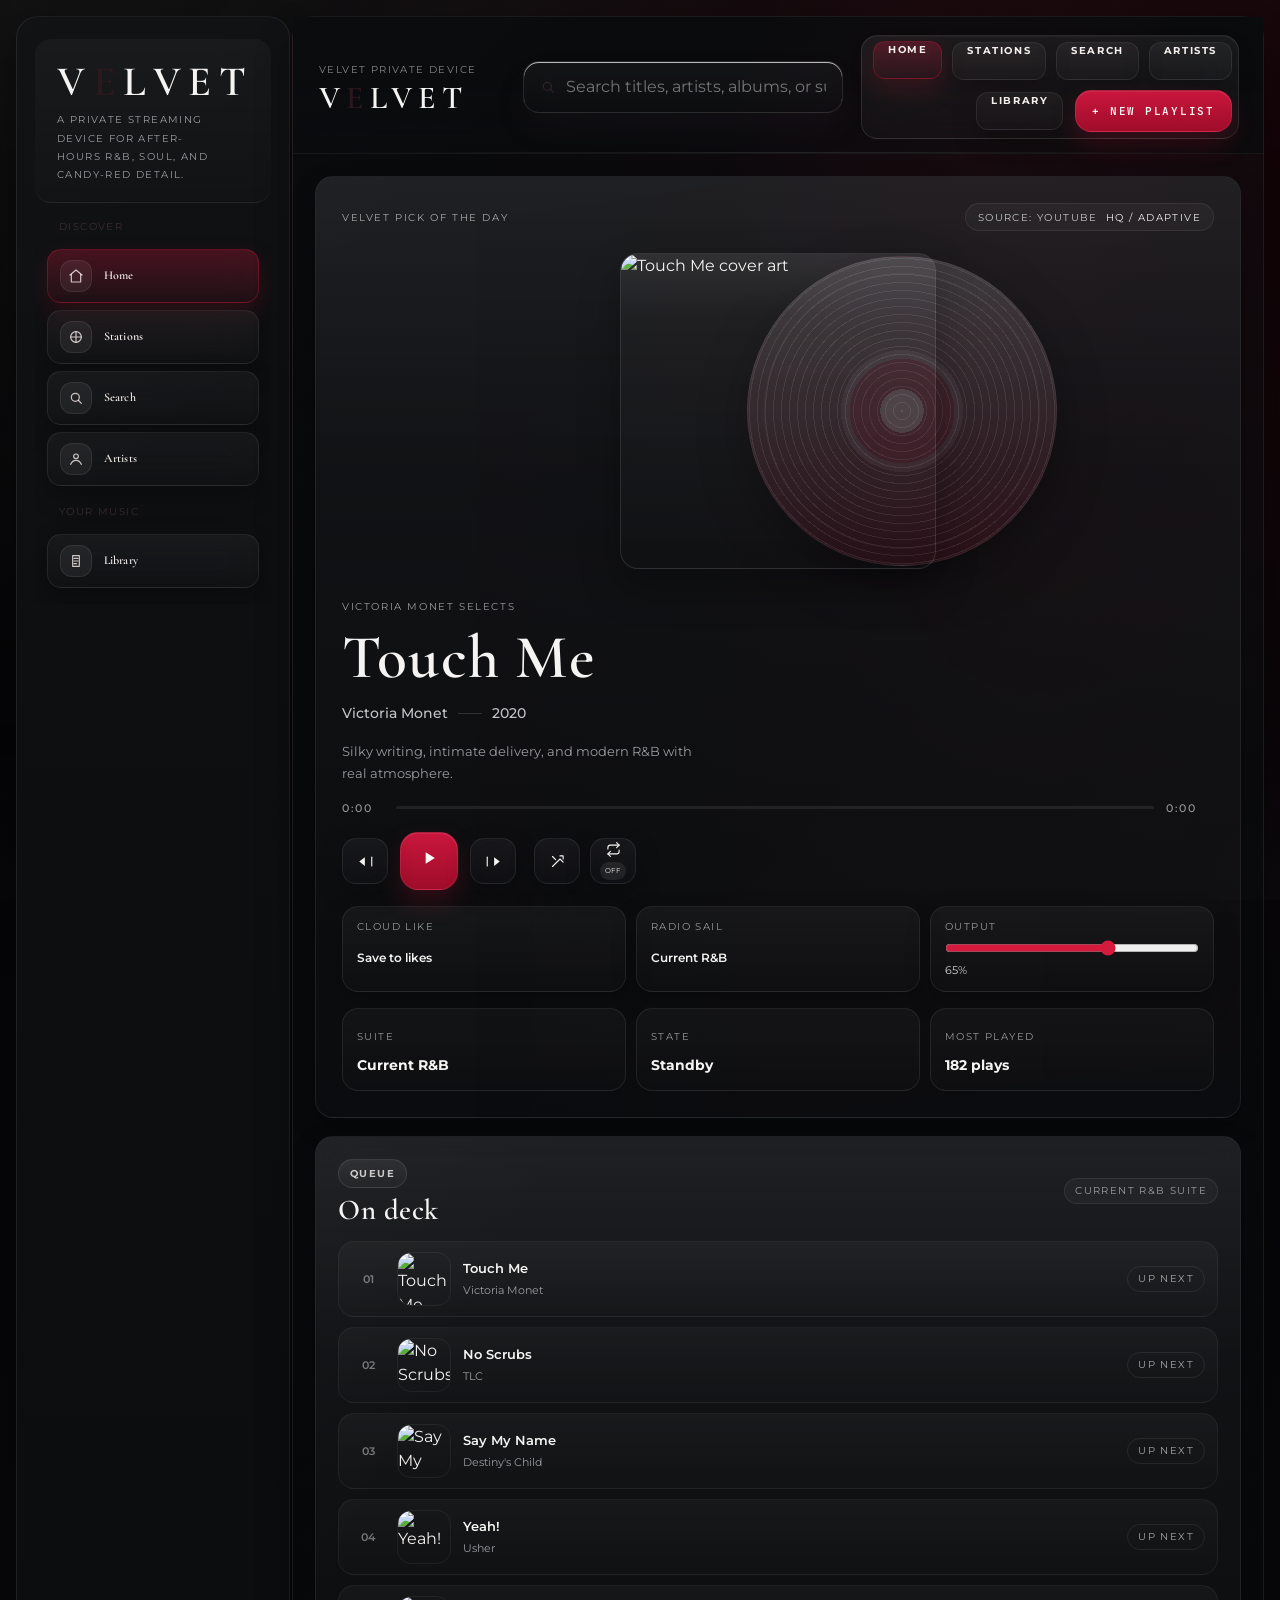
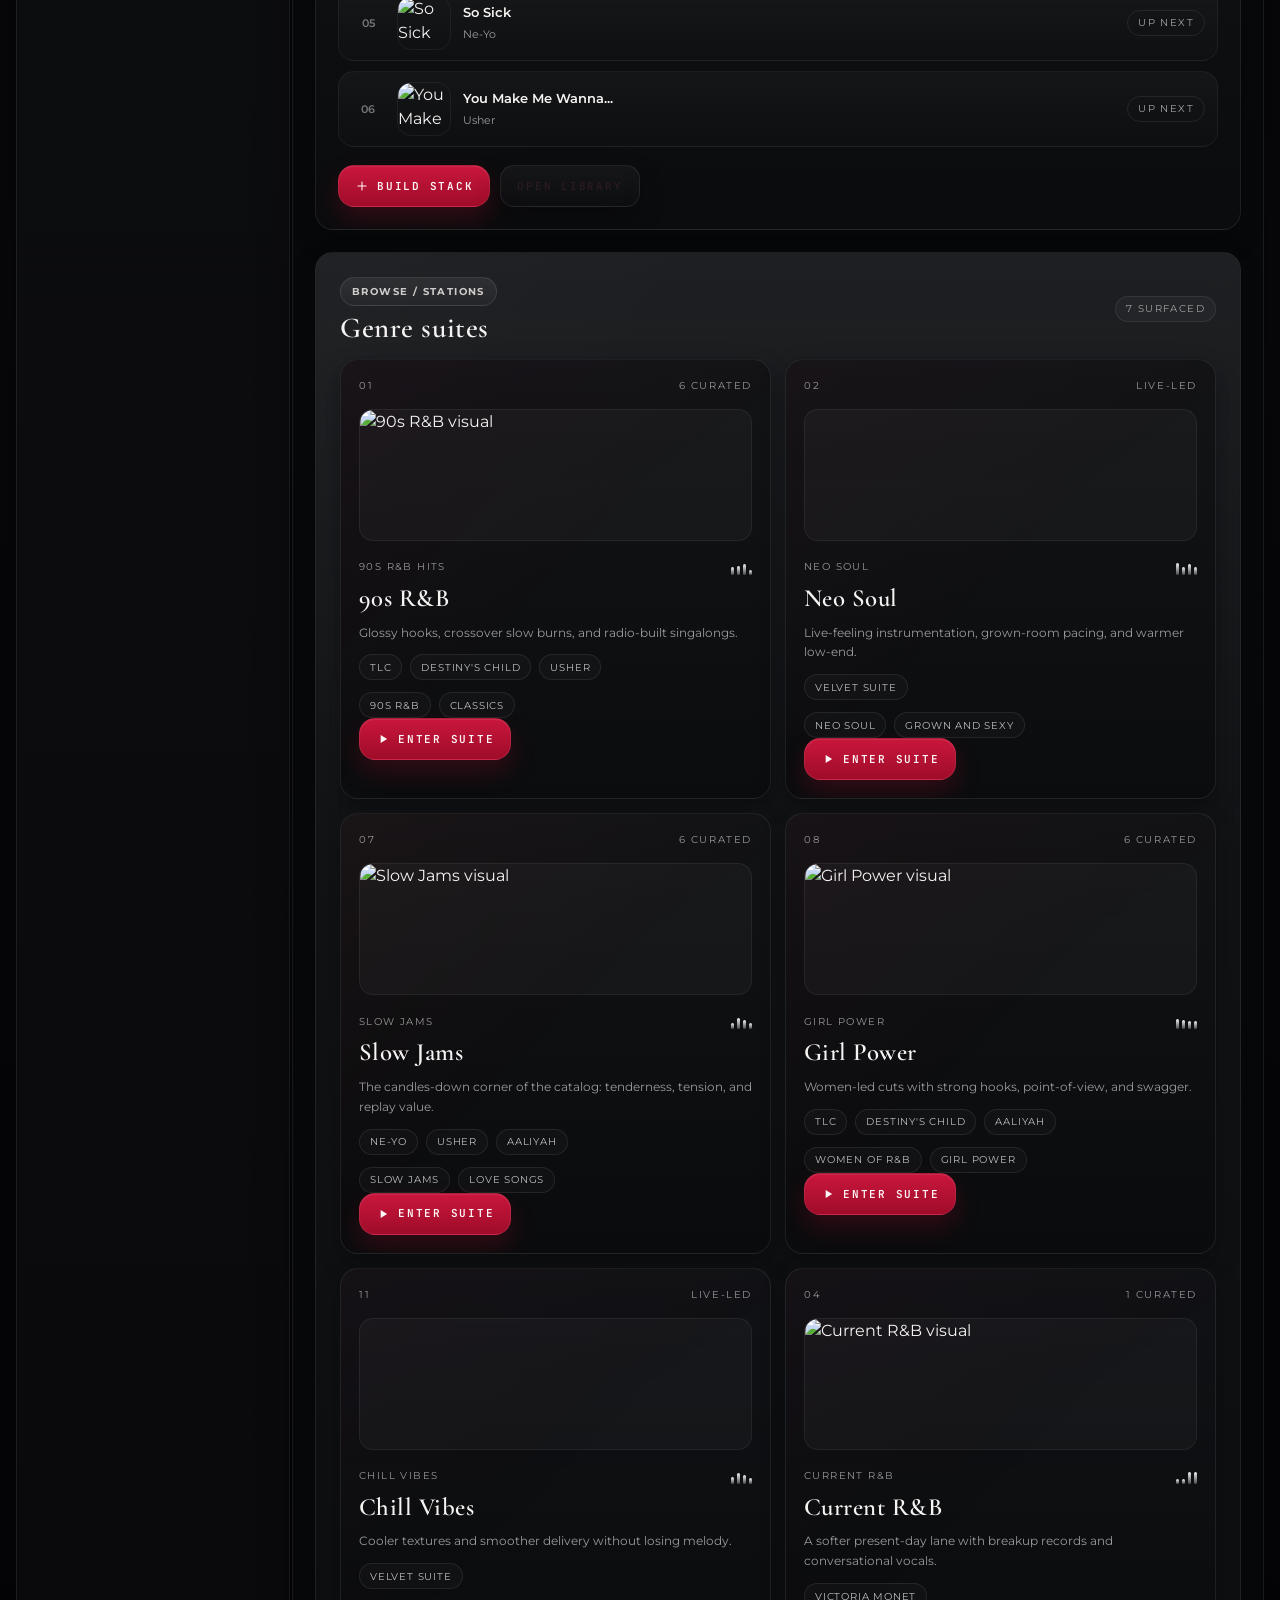
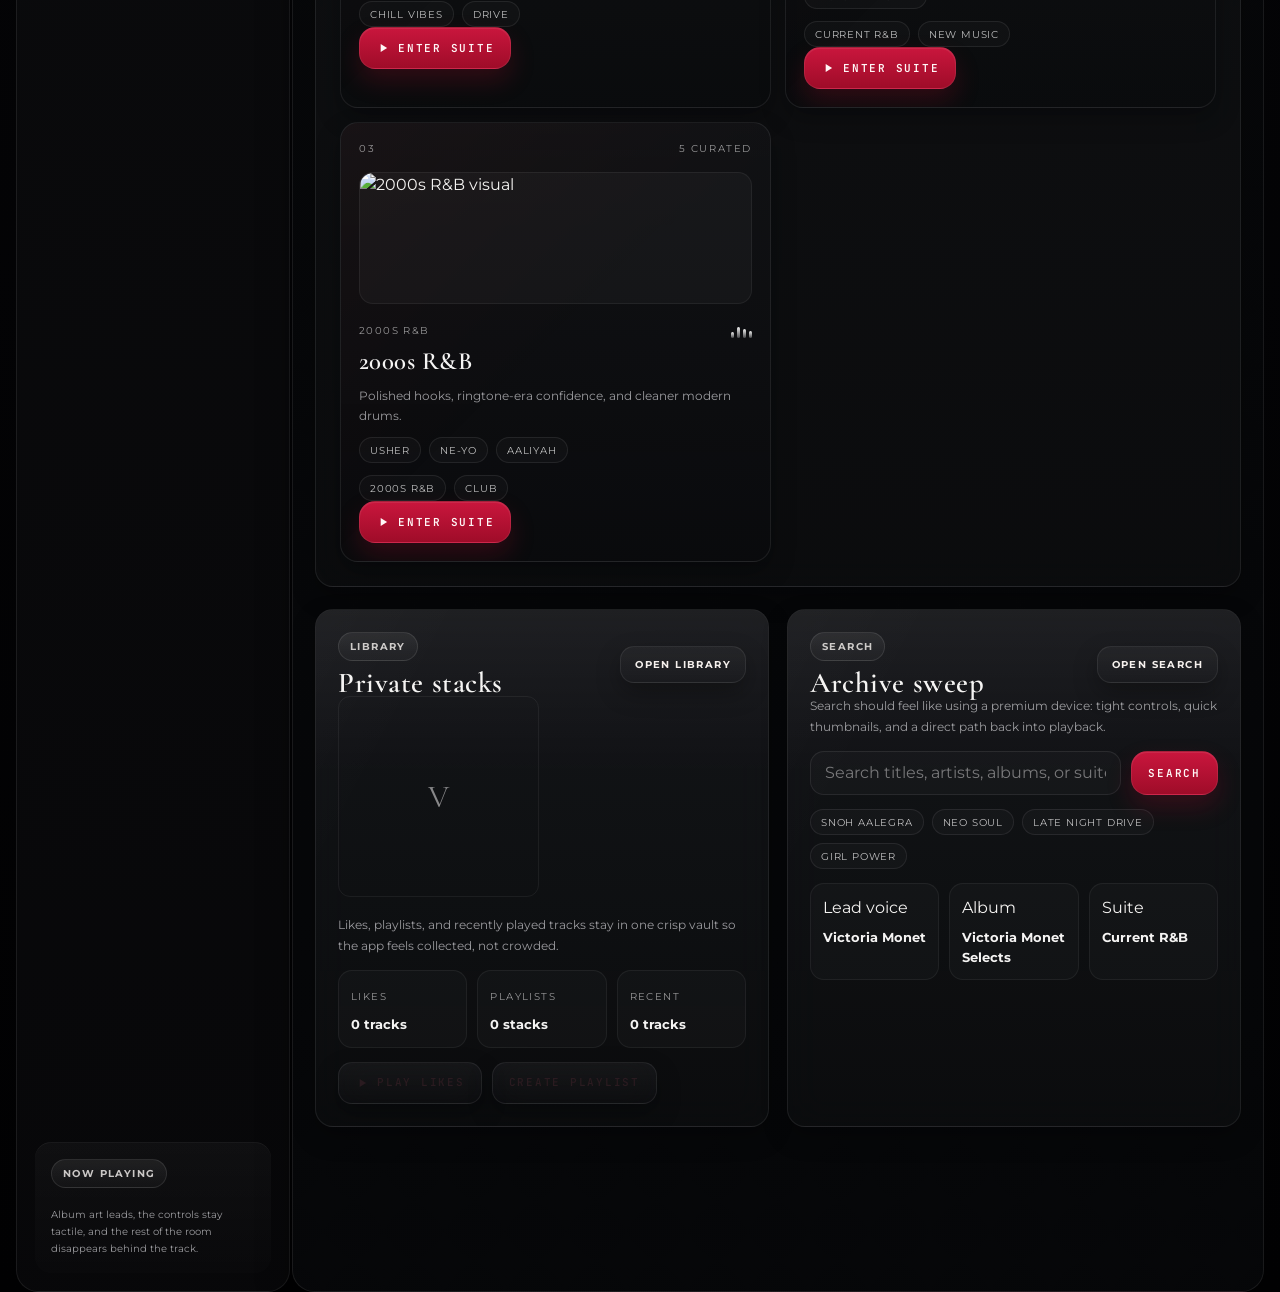
==== commit 9ca3a331: "Recast Velvet with nano-grade device UI" ====
--- a/index.html
+++ b/index.html
@@ -11,6 +11,7 @@
   <link rel="stylesheet" href="assets/css/components.css">
   <link rel="stylesheet" href="assets/css/pages.css">
   <link rel="stylesheet" href="assets/css/luxury-redesign.css">
+  <link rel="stylesheet" href="assets/css/nano-redesign.css">
 </head>
 <body class="page-velvet page-home">
   <div id="yt-wrap" style="position:fixed;left:-9999px;top:0;width:480px;height:270px"></div>
@@ -139,3 +140,4 @@
 </body>
 </html>
 
+
--- a/assets/css/luxury-redesign.css
+++ b/assets/css/luxury-redesign.css
@@ -833,3 +833,522 @@
   }
 }
 
+
+/* Luxury usability refinement */
+.page-velvet{
+  --text:#fcf8f6;
+  --muted:rgba(235,229,225,.76);
+  --line:rgba(255,255,255,.11);
+  --line-strong:rgba(255,255,255,.22);
+  --shadow-soft:0 24px 80px rgba(0,0,0,.26);
+}
+.page-velvet .panel-kicker,
+.page-velvet .player-kicker,
+.page-velvet .mini-tag,
+.page-velvet .player-chip,
+.page-velvet .song-sub,
+.page-velvet .player-time,
+.page-velvet .velvet-player-time,
+.page-velvet .section-link{
+  font-size:9px;
+  letter-spacing:.14em;
+}
+.page-velvet .panel-kicker,
+.page-velvet .player-kicker,
+.page-velvet .mini-tag,
+.page-velvet .player-chip{
+  color:rgba(252,248,246,.78);
+}
+.page-velvet .panel-kicker,
+.page-velvet .mini-tag,
+.page-velvet .player-chip,
+.page-velvet .topbar-links,
+.page-velvet .topbar-search,
+.page-velvet .vol-wrap,
+.page-velvet .modal input,
+.page-velvet .search-query-bank,
+.page-velvet .library-memory-card,
+.page-velvet .stations-browser-stat,
+.page-velvet .station-detail-metric,
+.page-velvet .artist-detail-metric{
+  border-color:rgba(255,255,255,.1);
+  background:linear-gradient(180deg,rgba(255,255,255,.07),rgba(255,255,255,.028));
+}
+.page-velvet .section-copy,
+.page-velvet .song-sub,
+.page-velvet .player-artist,
+.page-velvet .ui-status-note,
+.page-velvet .ui-empty-card p,
+.page-velvet .ui-metric-card small{
+  color:rgba(235,229,225,.72);
+}
+.page-velvet .nav-item,
+.page-velvet .top-link,
+.page-velvet .btn-secondary,
+.page-velvet .btn-icon,
+.page-velvet .song-row,
+.page-velvet .ui-toggle-pill,
+.page-velvet .ui-chip-button{
+  border-color:rgba(255,255,255,.09);
+  background:linear-gradient(180deg,rgba(255,255,255,.085),rgba(255,255,255,.03));
+  box-shadow:0 12px 28px rgba(0,0,0,.14), 0 28px 60px rgba(0,0,0,.08);
+}
+.page-velvet .nav-item:hover,
+.page-velvet .top-link:hover,
+.page-velvet .btn-secondary:hover,
+.page-velvet .btn-icon:hover,
+.page-velvet .song-row:hover,
+.page-velvet .ui-toggle-pill:hover,
+.page-velvet .ui-chip-button:hover{
+  border-color:rgba(255,255,255,.16);
+  background:linear-gradient(180deg,rgba(255,255,255,.11),rgba(255,255,255,.04));
+}
+.page-velvet .panel,
+.page-velvet .search-result-panel,
+.page-velvet .search-hero-panel,
+.page-velvet .library-hero-panel,
+.page-velvet .library-insight-panel,
+.page-velvet .library-playlist-card,
+.page-velvet .station-player-panel,
+.page-velvet .stations-browser-panel,
+.page-velvet .artist-stage-copy,
+.page-velvet .artists-gallery-shell{
+  border-color:rgba(255,255,255,.1);
+  background:
+    radial-gradient(circle at top right,rgba(var(--accent-rgb),.08),transparent 24%),
+    linear-gradient(180deg,rgba(20,22,29,.62),rgba(9,10,14,.44));
+  box-shadow:0 18px 52px rgba(0,0,0,.2), 0 48px 120px rgba(0,0,0,.16);
+}
+.page-velvet .sidebar,
+.page-velvet .main-shell{
+  border-color:rgba(255,255,255,.08);
+  box-shadow:0 24px 60px rgba(0,0,0,.24), 0 80px 140px rgba(0,0,0,.16);
+}
+.page-velvet .main-shell{
+  background:
+    radial-gradient(circle at top right,rgba(var(--accent-rgb),.1),transparent 20%),
+    radial-gradient(circle at 12% 0%,rgba(255,255,255,.035),transparent 14%),
+    linear-gradient(180deg,rgba(10,11,15,.62),rgba(6,7,10,.5));
+}
+.page-velvet .topbar{
+  background:linear-gradient(180deg,rgba(8,9,12,.5) 54%,rgba(8,9,12,0));
+}
+.page-velvet .topbar-search input::placeholder,
+.page-home .velvet-search-lounge-form input::placeholder{
+  color:rgba(255,255,255,.58);
+}
+.page-velvet .player-bar{
+  gap:22px;
+  padding:18px 22px;
+  border-radius:30px;
+  border-color:rgba(255,255,255,.12);
+  background:
+    radial-gradient(circle at 8% 10%,rgba(var(--accent-rgb),.24),transparent 22%),
+    linear-gradient(180deg,rgba(18,20,28,.78),rgba(9,10,14,.64));
+  box-shadow:0 22px 56px rgba(0,0,0,.24),0 48px 120px rgba(0,0,0,.18);
+}
+.page-velvet .player-meta{align-items:center;min-width:0}
+.page-velvet .player-art{
+  width:72px;
+  height:72px;
+  border-radius:24px;
+  box-shadow:0 22px 44px rgba(0,0,0,.3),0 0 42px rgba(var(--accent-rgb),.12);
+}
+.page-velvet .player-art img{object-fit:cover}
+.page-velvet .player-text{min-width:0}
+.page-velvet .player-title{
+  font-size:16px;
+  line-height:1.1;
+  color:#fff8f5;
+  white-space:nowrap;
+  overflow:hidden;
+  text-overflow:ellipsis;
+}
+.page-velvet .player-artist{
+  font-size:12px;
+  color:rgba(235,229,225,.74);
+  white-space:nowrap;
+  overflow:hidden;
+  text-overflow:ellipsis;
+}
+.page-velvet .player-center-top{gap:18px}
+.page-velvet .player-controls{gap:12px}
+.page-velvet .player-controls .btn-icon,
+.page-home .velvet-control-button{
+  width:46px;
+  height:46px;
+  border-radius:16px;
+}
+.page-velvet #playerToggle,
+.page-home .velvet-control-main{
+  width:62px;
+  min-width:62px;
+  height:62px;
+  box-shadow:0 20px 40px rgba(86,12,30,.3), inset 0 1px 0 rgba(255,255,255,.16);
+}
+.page-velvet #playerToggle:hover,
+.page-home .velvet-control-main:hover{
+  transform:translateY(-2px) scale(1.02);
+}
+.page-velvet .player-track,
+.page-velvet .velvet-player-progress-track{
+  height:8px;
+  background:rgba(255,255,255,.1);
+}
+.page-velvet .player-time,
+.page-velvet .velvet-player-time{
+  font-size:10px;
+  color:rgba(255,255,255,.68);
+}
+.page-velvet .vol-wrap{
+  gap:8px;
+  min-height:52px;
+  padding:10px 14px;
+}
+.page-velvet [data-player-like-toggle].on,
+.page-velvet [data-player-command="shuffle"].is-active,
+.page-velvet [data-player-command="repeat"].is-active,
+.page-home .velvet-control-button.is-active,
+.page-home [data-player-like-toggle].on,
+.page-home [data-player-command="shuffle"].is-active,
+.page-home [data-player-command="repeat"].is-active{
+  border-color:rgba(var(--accent-rgb),.4);
+  background:linear-gradient(180deg,rgba(var(--accent-rgb),.32),rgba(255,255,255,.08));
+  box-shadow:0 14px 30px rgba(107,11,37,.24);
+  color:#fff7f4;
+}
+.page-home .velvet-home-shell{gap:30px}
+.page-home .velvet-home-hero{
+  grid-template-columns:minmax(0,1fr) minmax(420px,.96fr);
+  gap:42px;
+  padding:36px 38px;
+  background:
+    radial-gradient(circle at 16% 14%,rgba(var(--accent-rgb),.14),transparent 18%),
+    radial-gradient(circle at 86% 16%,rgba(255,255,255,.028),transparent 16%),
+    linear-gradient(145deg,rgba(12,14,19,.92) 0%,rgba(8,9,13,.78) 50%,rgba(6,7,10,.9) 100%);
+}
+.page-home .velvet-home-hero-copy{gap:18px;max-width:42ch}
+.page-home .velvet-home-hero-meta,
+.page-home .velvet-player-track-meta,
+.page-home .velvet-player-overline,
+.page-home .velvet-player-dashboard-label,
+.page-home .velvet-player-dashboard-state,
+.page-home .velvet-vault-stats span,
+.page-home .velvet-search-support span,
+.page-home .velvet-queue-caption,
+.page-home .velvet-home-hero-float span,
+.page-home .velvet-home-hero-float small{
+  font-size:9.5px;
+  letter-spacing:.14em;
+}
+.page-home .velvet-home-hero-meta{color:rgba(255,255,255,.72)}
+.page-home .velvet-home-hero h1{
+  font-size:clamp(2.6rem,4.2vw,4.2rem);
+  line-height:.96;
+  max-width:11.2ch;
+}
+.page-home .velvet-home-hero p{
+  max-width:40ch;
+  font-size:14px;
+  line-height:1.76;
+  color:rgba(240,232,228,.82);
+}
+.page-home .velvet-home-hero-visual{min-height:480px}
+.page-home .velvet-home-hero-art-shell{
+  width:min(100%,400px);
+  padding:20px;
+  box-shadow:0 26px 68px rgba(0,0,0,.34),0 0 56px rgba(var(--accent-rgb),.08);
+}
+.page-home .velvet-home-hero-art-shell::before{opacity:.28}
+.page-home .velvet-home-hero-float{
+  max-width:210px;
+  background:linear-gradient(180deg,rgba(255,255,255,.09),rgba(255,255,255,.035));
+}
+.page-home .velvet-home-hero-float strong{font-size:1rem}
+.page-home .velvet-home-dashboard-grid{grid-template-columns:minmax(0,1.38fr) minmax(300px,.62fr);gap:26px}
+.page-home .velvet-player-dashboard,
+.page-home .velvet-queue-panel,
+.page-home .velvet-station-salon,
+.page-home .velvet-library-vault,
+.page-home .velvet-search-lounge{
+  border-radius:32px;
+  background:
+    radial-gradient(circle at top right,rgba(var(--accent-rgb),.08),transparent 22%),
+    linear-gradient(180deg,rgba(18,20,28,.58),rgba(10,11,15,.42));
+}
+.page-home .velvet-player-dashboard{padding:32px 34px 28px}
+.page-home .velvet-player-dashboard-head{margin-bottom:26px}
+.page-home .velvet-player-dashboard-label,
+.page-home .velvet-player-description,
+.page-home .velvet-vault-copy p,
+.page-home .velvet-station-card p,
+.page-home .velvet-queue-row-copy small,
+.page-home .velvet-search-support span,
+.page-home .velvet-search-support strong,
+.page-home .velvet-queue-caption{
+  color:rgba(240,232,228,.8);
+}
+.page-home .velvet-player-dashboard-grid{grid-template-columns:minmax(300px,.76fr) minmax(0,1fr);gap:34px;align-items:center}
+.page-home .velvet-player-track-title{font-size:clamp(2rem,2.6vw,3rem);line-height:.98}
+.page-home .velvet-player-track-meta{font-size:14px;color:rgba(255,255,255,.76)}
+.page-home .velvet-player-description{font-size:13px;line-height:1.74;max-width:38ch}
+.page-home .velvet-player-control-row{gap:14px;margin-top:2px}
+.page-home .velvet-player-support-row{grid-template-columns:minmax(0,1fr) repeat(2,minmax(150px,.38fr));gap:14px}
+.page-home .velvet-volume-control,
+.page-home .velvet-player-support-card{
+  padding:16px 18px;
+  border-radius:20px;
+  border-color:rgba(255,255,255,.08);
+  background:linear-gradient(180deg,rgba(255,255,255,.05),rgba(255,255,255,.018));
+}
+.page-home .velvet-volume-control span,
+.page-home .velvet-player-support-card span{font-size:9px;color:rgba(255,255,255,.66)}
+.page-home .velvet-player-support-card strong{font-size:1.04rem}
+.page-home .velvet-queue-panel,
+.page-home .velvet-library-vault,
+.page-home .velvet-search-lounge{padding:28px}
+.page-home .velvet-queue-head h3,
+.page-home .velvet-vault-head h3,
+.page-home .velvet-search-lounge-head h3{font-size:1.7rem;line-height:1}
+.page-home .velvet-queue-row{
+  position:relative;
+  gap:14px;
+  padding:12px 14px;
+  border-radius:20px;
+  background:linear-gradient(180deg,rgba(255,255,255,.045),rgba(255,255,255,.016));
+}
+.page-home .velvet-queue-row::before{
+  content:"";
+  position:absolute;
+  inset:10px auto 10px 0;
+  width:2px;
+  border-radius:999px;
+  background:rgba(255,255,255,.12);
+  opacity:0;
+}
+.page-home .velvet-queue-row:hover::before,
+.page-home .velvet-queue-row.is-current::before{opacity:1}
+.page-home .velvet-queue-row.is-current{
+  border-color:rgba(var(--accent-rgb),.34);
+  background:linear-gradient(135deg,rgba(var(--accent-rgb),.22),rgba(255,255,255,.06));
+  box-shadow:0 18px 38px rgba(0,0,0,.22),0 0 0 1px rgba(var(--accent-rgb),.14) inset;
+}
+.page-home .velvet-queue-row img{box-shadow:0 12px 24px rgba(0,0,0,.22)}
+.page-home .velvet-queue-row-copy strong{font-size:14px}
+.page-home .velvet-queue-row-copy small{font-size:11px;color:rgba(255,255,255,.72)}
+.page-home .velvet-queue-row-state{
+  display:inline-flex;
+  align-items:center;
+  gap:8px;
+  justify-self:end;
+  padding:0 10px;
+  min-height:28px;
+  border-radius:999px;
+  border:1px solid rgba(255,255,255,.08);
+  background:rgba(255,255,255,.04);
+  color:rgba(255,255,255,.7);
+  font-size:9px;
+  letter-spacing:.14em;
+}
+.page-home .velvet-queue-row-state--live{
+  border-color:rgba(var(--accent-rgb),.28);
+  background:rgba(var(--accent-rgb),.18);
+  color:#fff8f5;
+}
+.page-home .velvet-queue-row-state em{font-style:normal}
+.page-home .velvet-queue-eq{
+  display:inline-flex;
+  align-items:flex-end;
+  gap:2px;
+  height:12px;
+}
+.page-home .velvet-queue-eq i{
+  display:block;
+  width:3px;
+  border-radius:999px;
+  background:linear-gradient(180deg,#fff9f6,rgba(255,255,255,.42));
+  animation:velvetEqPulse 1.1s ease-in-out infinite;
+}
+.page-home .velvet-queue-eq i:nth-child(1){height:6px}
+.page-home .velvet-queue-eq i:nth-child(2){height:12px;animation-delay:-.25s}
+.page-home .velvet-queue-eq i:nth-child(3){height:8px;animation-delay:-.45s}
+.page-home .velvet-station-grid{grid-template-columns:repeat(4,minmax(0,1fr));gap:18px}
+.page-home .velvet-station-card{
+  min-height:292px;
+  padding:22px;
+  border-color:rgba(255,255,255,.1);
+  box-shadow:0 18px 44px rgba(0,0,0,.22),0 36px 80px rgba(0,0,0,.14);
+}
+.page-home .velvet-station-card:hover{transform:translateY(-4px);box-shadow:0 26px 56px rgba(0,0,0,.26),0 44px 90px rgba(0,0,0,.16)}
+.page-home .velvet-station-card-top{align-items:flex-start}
+.page-home .velvet-station-card-count{font-size:9px;color:rgba(255,255,255,.72)}
+.page-home .velvet-station-card-body{min-height:196px}
+.page-home .velvet-station-card-copy{gap:12px;max-width:24ch}
+.page-home .velvet-station-card-signal{
+  display:flex;
+  align-items:center;
+  justify-content:space-between;
+  gap:10px;
+  color:rgba(255,255,255,.72);
+  font-size:9px;
+  letter-spacing:.14em;
+  text-transform:uppercase;
+}
+.page-home .velvet-station-card-bars{
+  display:flex;
+  align-items:flex-end;
+  gap:4px;
+  height:14px;
+}
+.page-home .velvet-station-card-bars span{
+  display:block;
+  width:4px;
+  height:var(--suite-level,50%);
+  border-radius:999px;
+  background:linear-gradient(180deg,rgba(255,255,255,.96),rgba(255,255,255,.36));
+  opacity:.88;
+}
+.page-home .velvet-station-card h3{font-size:1.6rem;line-height:1}
+.page-home .velvet-station-card p{font-size:12px;line-height:1.72;color:rgba(240,232,228,.82)}
+.page-home .velvet-station-card-voices{
+  display:flex;
+  flex-wrap:wrap;
+  gap:6px;
+}
+.page-home .velvet-station-card-voices span{
+  display:inline-flex;
+  align-items:center;
+  min-height:26px;
+  padding:0 10px;
+  border-radius:999px;
+  border:1px solid rgba(255,255,255,.1);
+  background:rgba(8,9,12,.2);
+  color:rgba(255,255,255,.84);
+  font-size:10px;
+}
+.page-home .velvet-station-card .btn-primary{width:100%;justify-content:center}
+.page-home .velvet-library-vault,
+.page-home .velvet-search-lounge{
+  gap:22px;
+}
+.page-home .velvet-vault-stats article,
+.page-home .velvet-search-support div{
+  background:linear-gradient(180deg,rgba(255,255,255,.05),rgba(255,255,255,.016));
+}
+.page-home .velvet-search-chip{
+  min-height:36px;
+  padding:0 14px;
+  color:rgba(255,255,255,.78);
+}
+.page-stations .station-player-panel,
+.page-stations .stations-browser-panel,
+.page-search .search-hero-panel,
+.page-search .search-result-panel,
+.page-library .library-hero-panel,
+.page-library .library-insight-panel,
+.page-library .library-summary-card,
+.page-library .library-playlist-card,
+.page-artists .artists-gallery-shell,
+.page-artists .artists-gallery-rail,
+.page-artists .artist-stage-copy,
+.page-artists .artist-stage-floating-card,
+.page-artists .artist-rotation-card,
+.page-artists .artist-rail-feature{
+  background:
+    radial-gradient(circle at top right,rgba(var(--accent-rgb),.08),transparent 18%),
+    linear-gradient(180deg,rgba(18,20,28,.56),rgba(10,11,15,.4));
+}
+.page-stations .station-player-copy,
+.page-stations .station-list-copy span,
+.page-search .section-copy,
+.page-library .section-copy,
+.page-artists .section-copy{color:rgba(240,232,228,.78)}
+.page-stations .station-list-item{
+  border-color:rgba(255,255,255,.1);
+  background:linear-gradient(180deg,rgba(255,255,255,.06),rgba(255,255,255,.02));
+}
+.page-stations .station-list-item:hover{
+  transform:translateY(-3px);
+  box-shadow:0 18px 42px rgba(0,0,0,.18);
+}
+.page-stations .station-list-copy strong{font-size:1.15rem;color:#fff8f5}
+.page-stations .station-list-copy span{font-size:11px;line-height:1.68}
+.page-stations .station-list-artists{
+  display:flex;
+  flex-wrap:wrap;
+  gap:6px;
+  margin-top:10px;
+}
+.page-stations .station-list-artists span{
+  display:inline-flex;
+  align-items:center;
+  min-height:24px;
+  padding:0 10px;
+  border-radius:999px;
+  border:1px solid rgba(255,255,255,.09);
+  background:rgba(255,255,255,.045);
+  color:rgba(255,255,255,.78);
+  font-size:9px;
+  letter-spacing:.12em;
+  text-transform:uppercase;
+}
+.page-stations .station-list-status,
+.page-stations .station-list-meta,
+.page-search .search-filter,
+.page-library .library-filter,
+.page-artists .alpha-btn{
+  font-size:9px;
+  letter-spacing:.14em;
+}
+.page-search .search-filter-bar,
+.page-search .search-lane-grid,
+.page-library .library-summary-grid,
+.page-artists .alpha-bar{gap:12px}
+@keyframes velvetEqPulse{
+  0%,100%{transform:scaleY(.62);opacity:.72}
+  50%{transform:scaleY(1);opacity:1}
+}
+@media (max-width:1280px){
+  .page-home .velvet-home-hero{grid-template-columns:1fr;gap:28px;padding:30px}
+  .page-home .velvet-home-hero-visual{min-height:380px}
+  .page-home .velvet-home-dashboard-grid{grid-template-columns:1fr}
+  .page-home .velvet-station-grid{grid-template-columns:repeat(2,minmax(0,1fr))}
+}
+@media (max-width:900px){
+  .page-velvet .player-bar{grid-template-columns:1fr;gap:14px;padding:16px 18px}
+  .page-velvet .player-right{justify-self:start}
+  .page-home .velvet-player-dashboard-grid,
+  .page-home .velvet-home-lower-grid,
+  .page-home .velvet-vault-grid,
+  .page-home .velvet-player-support-row,
+  .page-home .velvet-search-support,
+  .page-home .velvet-station-grid{grid-template-columns:1fr}
+  .page-home .velvet-home-hero{padding:26px}
+  .page-home .velvet-home-hero h1{font-size:clamp(2.3rem,9vw,3.5rem);max-width:none}
+  .page-home .velvet-home-hero-float{position:relative;inset:auto;max-width:none}
+  .page-home .velvet-player-dashboard,
+  .page-home .velvet-queue-panel,
+  .page-home .velvet-station-salon,
+  .page-home .velvet-library-vault,
+  .page-home .velvet-search-lounge{padding:22px}
+}
+@media (max-width:640px){
+  .page-velvet .content{padding:18px 14px 176px}
+  .page-velvet .player-bar{left:12px;right:12px;bottom:12px;border-radius:26px}
+  .page-velvet .player-controls{gap:10px;flex-wrap:wrap}
+  .page-home .velvet-home-shell{gap:22px}
+  .page-home .velvet-home-hero,
+  .page-home .velvet-player-dashboard,
+  .page-home .velvet-queue-panel,
+  .page-home .velvet-station-salon,
+  .page-home .velvet-library-vault,
+  .page-home .velvet-search-lounge{padding:18px;border-radius:26px}
+  .page-home .velvet-home-hero-art-shell{width:100%;transform:none}
+  .page-home .velvet-player-progress-block{grid-template-columns:40px minmax(0,1fr) 40px}
+  .page-home .velvet-queue-row{grid-template-columns:24px 48px minmax(0,1fr)}
+  .page-home .velvet-queue-row-state{display:none}
+  .page-home .velvet-station-card{min-height:256px;padding:18px}
+}
+@media (prefers-reduced-motion:reduce){
+  .page-home .velvet-queue-eq i{animation:none}
+}
--- a/assets/css/nano-redesign.css
+++ b/assets/css/nano-redesign.css
@@ -0,0 +1,1720 @@
+:root,
+body.page-velvet {
+  --nano-bg: #040405;
+  --nano-bg-soft: #0b0b0d;
+  --nano-bg-raise: #141417;
+  --nano-panel: rgba(18, 19, 22, 0.82);
+  --nano-panel-soft: rgba(22, 23, 27, 0.64);
+  --nano-panel-strong: rgba(10, 11, 14, 0.92);
+  --nano-stroke: rgba(255, 255, 255, 0.08);
+  --nano-stroke-strong: rgba(255, 255, 255, 0.14);
+  --nano-chrome: rgba(255, 255, 255, 0.28);
+  --nano-text: #f4f3f1;
+  --nano-muted: rgba(214, 214, 218, 0.7);
+  --nano-muted-strong: rgba(230, 230, 233, 0.84);
+  --nano-red: #a90d2a;
+  --nano-red-bright: #d61a3e;
+  --nano-red-soft: rgba(214, 26, 62, 0.18);
+  --nano-divider: rgba(255, 255, 255, 0.06);
+  --nano-shadow: 0 18px 34px rgba(0, 0, 0, 0.34);
+  --nano-shadow-tight: 0 10px 24px rgba(0, 0, 0, 0.28);
+  --nano-shadow-hero: 0 26px 60px rgba(0, 0, 0, 0.36);
+  --nano-radius-panel: 18px;
+  --nano-radius-control: 14px;
+  --nano-radius-small: 12px;
+}
+
+body.page-velvet {
+  font-family: "Montserrat", sans-serif;
+  color: var(--nano-text);
+  background:
+    radial-gradient(circle at top left, rgba(255, 255, 255, 0.045), transparent 18%),
+    radial-gradient(circle at top right, rgba(169, 13, 42, 0.14), transparent 22%),
+    linear-gradient(180deg, #040405 0%, #07070a 42%, #020203 100%);
+}
+
+body.page-velvet::before {
+  background:
+    radial-gradient(circle at center, transparent 48%, rgba(0, 0, 0, 0.26) 100%),
+    linear-gradient(180deg, rgba(255, 255, 255, 0.025), transparent 18%, transparent 82%, rgba(255, 255, 255, 0.018));
+}
+
+body.page-velvet::after {
+  background:
+    linear-gradient(135deg, rgba(255, 255, 255, 0.018), transparent 30%, transparent 70%, rgba(255, 255, 255, 0.012)),
+    radial-gradient(circle at 76% 16%, rgba(169, 13, 42, 0.08), transparent 20%);
+  mix-blend-mode: screen;
+  opacity: 0.42;
+}
+
+.page-velvet .app-shell {
+  gap: 16px;
+  min-height: 100vh;
+  padding: 16px 16px 0;
+}
+
+.page-velvet .sidebar,
+.page-velvet .main-shell,
+.page-velvet .panel,
+.page-velvet .player-bar,
+.page-velvet .modal,
+.page-velvet .search-preview,
+.page-velvet .song-row,
+.page-velvet .btn-secondary,
+.page-velvet .btn-icon,
+.page-velvet .topbar-search,
+.page-velvet .topbar-links,
+.page-velvet .nav-item,
+.page-velvet .vol-wrap,
+.page-velvet .ui-metric-card,
+.page-velvet .ui-toggle-pill,
+.page-velvet .ui-chip-button,
+.page-velvet .ui-status-note,
+.page-velvet .ui-loading-card,
+.page-velvet .library-memory-card,
+.page-velvet .stations-browser-stat,
+.page-velvet .search-query-bank,
+.page-velvet .station-detail-metric,
+.page-velvet .artist-detail-metric {
+  -webkit-backdrop-filter: blur(18px) saturate(1.04);
+  backdrop-filter: blur(18px) saturate(1.04);
+}
+
+.page-velvet .sidebar,
+.page-velvet .main-shell {
+  border: 1px solid var(--nano-stroke);
+  border-radius: 22px;
+  background: linear-gradient(180deg, rgba(11, 12, 14, 0.94), rgba(8, 8, 10, 0.9));
+  box-shadow: var(--nano-shadow);
+}
+
+.page-velvet .sidebar::before,
+.page-velvet .main-shell::before,
+.page-velvet .sidebar::after,
+.page-velvet .main-shell::after {
+  display: none;
+}
+
+.page-velvet .sidebar {
+  width: 274px;
+  padding: 22px 18px 18px;
+  background:
+    linear-gradient(180deg, rgba(16, 17, 19, 0.94), rgba(8, 8, 10, 0.92)),
+    linear-gradient(90deg, rgba(255, 255, 255, 0.02), transparent 24%);
+}
+
+.page-velvet .main-shell {
+  background:
+    radial-gradient(circle at 100% 0%, rgba(169, 13, 42, 0.08), transparent 18%),
+    linear-gradient(180deg, rgba(9, 10, 12, 0.96), rgba(6, 7, 9, 0.96));
+}
+
+.page-velvet .brand,
+.page-velvet .sidebar-foot {
+  border-color: var(--nano-divider);
+  border-radius: 16px;
+  background: linear-gradient(180deg, rgba(255, 255, 255, 0.035), rgba(255, 255, 255, 0.01));
+}
+
+.page-velvet .brand {
+  gap: 10px;
+}
+
+.page-velvet .brand-mark,
+.page-velvet .topbar-signature,
+.page-velvet h1,
+.page-velvet h2,
+.page-velvet h3,
+.page-velvet h4,
+.page-velvet .display,
+.page-velvet .section-title {
+  font-family: "Cormorant Garamond", serif;
+  font-weight: 600;
+  letter-spacing: 0.02em;
+  color: #f5f4f3;
+}
+
+.page-velvet .brand-mark,
+.page-velvet .topbar-signature {
+  letter-spacing: 0.18em;
+}
+
+.page-velvet .brand-note,
+.page-velvet .section-copy,
+.page-velvet .sidebar-foot p,
+.page-velvet .song-sub,
+.page-velvet .ui-metric-card small,
+.page-velvet .ui-status-note,
+.page-velvet .ui-empty-card p,
+.page-velvet .player-artist,
+.page-velvet .player-time,
+.page-velvet .velvet-player-time {
+  color: var(--nano-muted);
+}
+
+.page-velvet .nav-label,
+.page-velvet .brand-note,
+.page-velvet .topbar-overline,
+.page-velvet .player-kicker,
+.page-velvet .panel-kicker,
+.page-velvet .mini-tag,
+.page-velvet .section-link,
+.page-velvet .song-sub,
+.page-velvet .ui-status-note,
+.page-velvet .ui-metric-card span,
+.page-velvet .ui-toggle-pill span,
+.page-velvet .ui-chip-button,
+.page-velvet .search-filter,
+.page-velvet .library-filter,
+.page-velvet .alpha-btn,
+.page-velvet .player-chip,
+.page-velvet .player-source,
+.page-velvet .player-quality,
+.page-velvet .player-repeat-badge {
+  font-family: "Montserrat", sans-serif;
+  text-transform: uppercase;
+  letter-spacing: 0.14em;
+}
+
+.page-velvet .nav-label,
+.page-velvet .topbar-overline,
+.page-velvet .panel-kicker,
+.page-velvet .mini-tag,
+.page-velvet .player-kicker,
+.page-velvet .player-chip,
+.page-velvet .player-source,
+.page-velvet .player-quality,
+.page-velvet .section-link,
+.page-velvet .brand-note {
+  font-size: 10px;
+}
+
+.page-velvet .nav-item,
+.page-velvet .top-link,
+.page-velvet .section-link,
+.page-velvet .btn,
+.page-velvet .btn-secondary,
+.page-velvet .btn-icon,
+.page-velvet .song-row,
+.page-velvet .ui-toggle-pill,
+.page-velvet .ui-chip-button,
+.page-velvet .library-filter,
+.page-velvet .search-filter,
+.page-velvet .alpha-btn {
+  border: 1px solid var(--nano-stroke);
+  border-radius: var(--nano-radius-control);
+  background: linear-gradient(180deg, rgba(255, 255, 255, 0.045), rgba(255, 255, 255, 0.012));
+  box-shadow: var(--nano-shadow-tight);
+}
+
+.page-velvet .btn,
+.page-velvet .top-link,
+.page-velvet .ui-chip-button,
+.page-velvet .ui-toggle-pill,
+.page-velvet .library-filter,
+.page-velvet .search-filter {
+  min-height: 42px;
+  padding: 0 16px;
+  font-size: 11px;
+  font-weight: 600;
+}
+
+.page-velvet .btn-icon {
+  width: 42px;
+  height: 42px;
+  border-radius: 14px;
+}
+
+.page-velvet .nav-item:hover,
+.page-velvet .top-link:hover,
+.page-velvet .section-link:hover,
+.page-velvet .btn-secondary:hover,
+.page-velvet .btn-icon:hover,
+.page-velvet .song-row:hover,
+.page-velvet .ui-toggle-pill:hover,
+.page-velvet .ui-chip-button:hover,
+.page-velvet .library-filter:hover,
+.page-velvet .search-filter:hover,
+.page-velvet .btn-primary:hover {
+  transform: translateY(-1px);
+  border-color: var(--nano-stroke-strong);
+  background: linear-gradient(180deg, rgba(255, 255, 255, 0.06), rgba(255, 255, 255, 0.018));
+}
+
+.page-velvet .btn-primary,
+.page-velvet .velvet-control-main,
+.page-velvet .nano-primary-button {
+  border: 1px solid rgba(255, 255, 255, 0.08);
+  border-radius: 16px;
+  background: linear-gradient(180deg, #c9163d 0%, #9f0c29 100%);
+  color: #fff7f7;
+  box-shadow: 0 12px 24px rgba(169, 13, 42, 0.24), inset 0 1px 0 rgba(255, 255, 255, 0.08);
+}
+
+.page-velvet .nav-item.active,
+.page-velvet .top-link.active,
+.page-velvet .ui-toggle-pill.is-active,
+.page-velvet .ui-chip-button.is-active,
+.page-velvet .search-query-chip.is-saved,
+.page-velvet .library-filter.is-active,
+.page-velvet .station-list-item.is-active,
+.page-velvet [data-player-command="shuffle"].is-active,
+.page-velvet [data-player-command="repeat"].is-active,
+.page-velvet [data-player-like-toggle].on {
+  border-color: rgba(214, 26, 62, 0.34);
+  background: linear-gradient(180deg, rgba(214, 26, 62, 0.28), rgba(214, 26, 62, 0.08));
+  box-shadow: 0 10px 24px rgba(169, 13, 42, 0.2);
+}
+
+.page-velvet .panel,
+.page-velvet .search-result-panel,
+.page-velvet .search-hero-panel,
+.page-velvet .library-hero-panel,
+.page-velvet .library-insight-panel,
+.page-velvet .library-playlist-card,
+.page-velvet .station-player-panel,
+.page-velvet .stations-browser-panel,
+.page-velvet .artist-stage-copy,
+.page-velvet .artists-gallery-shell,
+.page-velvet .artist-stage-floating-card,
+.page-velvet .artist-rotation-card,
+.page-velvet .artist-rail-feature,
+.page-velvet .artists-gallery-rail {
+  border: 1px solid var(--nano-stroke);
+  border-radius: var(--nano-radius-panel);
+  background:
+    linear-gradient(180deg, rgba(22, 23, 26, 0.88), rgba(12, 13, 15, 0.82));
+  box-shadow: var(--nano-shadow-tight);
+}
+
+.page-velvet .topbar {
+  align-items: center;
+  gap: 18px;
+  padding: 18px 24px 14px;
+  border-bottom: 1px solid rgba(255, 255, 255, 0.05);
+  background: linear-gradient(180deg, rgba(10, 11, 13, 0.96) 42%, rgba(10, 11, 13, 0.72) 100%);
+}
+
+.page-velvet .topbar-brand {
+  gap: 8px;
+}
+
+.page-velvet .topbar-overline {
+  color: rgba(255, 255, 255, 0.5);
+}
+
+.page-velvet .topbar-search {
+  flex: 1 1 440px;
+  max-width: 560px;
+  min-height: 46px;
+  border-radius: 16px;
+  background: linear-gradient(180deg, rgba(255, 255, 255, 0.045), rgba(255, 255, 255, 0.016));
+}
+
+.page-velvet .topbar-search input::placeholder {
+  color: rgba(255, 255, 255, 0.42);
+}
+
+.page-velvet .topbar-links {
+  gap: 10px;
+  border-radius: 16px;
+  padding: 6px;
+}
+
+.page-velvet .top-link {
+  min-height: 38px;
+  padding: 0 14px;
+  border-radius: 12px;
+  font-size: 10px;
+  font-weight: 700;
+}
+
+.page-velvet .content {
+  padding: 22px 22px 164px;
+}
+
+.page-velvet .page-stack {
+  gap: 22px;
+}
+
+.page-velvet .player-bar {
+  left: 308px;
+  right: 16px;
+  bottom: 16px;
+  display: none;
+  grid-template-columns: minmax(220px, 0.74fr) minmax(260px, 1fr) minmax(200px, 0.68fr);
+  gap: 20px;
+  align-items: center;
+  padding: 16px 18px;
+  border: 1px solid var(--nano-stroke);
+  border-radius: 18px;
+  background:
+    linear-gradient(180deg, rgba(18, 19, 22, 0.92), rgba(10, 11, 14, 0.9));
+  box-shadow: var(--nano-shadow);
+}
+
+.page-velvet .player-bar.visible {
+  display: grid;
+}
+
+.page-velvet .player-meta,
+.page-velvet .player-center,
+.page-velvet .player-right {
+  min-width: 0;
+}
+
+.page-velvet .player-meta {
+  display: grid;
+  grid-template-columns: 56px minmax(0, 1fr);
+  gap: 14px;
+  align-items: center;
+}
+
+.page-velvet .player-art {
+  width: 56px;
+  height: 56px;
+  border-radius: 16px;
+  overflow: hidden;
+  border: 1px solid rgba(255, 255, 255, 0.08);
+  box-shadow: inset 0 0 0 1px rgba(255, 255, 255, 0.02), 0 10px 24px rgba(0, 0, 0, 0.28);
+}
+
+.page-velvet .player-art img,
+.page-velvet .nano-cover-card img,
+.page-velvet .nano-suite-card-visual img,
+.page-velvet .nano-library-cover-wall img,
+.page-velvet .song-thumb,
+.page-velvet .station-list-hero,
+.page-velvet .media-slot img {
+  width: 100%;
+  height: 100%;
+  object-fit: cover;
+  display: block;
+}
+
+.page-velvet .player-text {
+  display: grid;
+  gap: 4px;
+  min-width: 0;
+}
+
+.page-velvet .player-title {
+  font-size: 14px;
+  font-weight: 600;
+  white-space: nowrap;
+  overflow: hidden;
+  text-overflow: ellipsis;
+  color: #f7f6f4;
+}
+
+.page-velvet .player-artist {
+  font-size: 12px;
+  white-space: nowrap;
+  overflow: hidden;
+  text-overflow: ellipsis;
+}
+
+.page-velvet .player-center {
+  display: grid;
+  gap: 12px;
+}
+
+.page-velvet .player-source-row {
+  display: flex;
+  align-items: center;
+  justify-content: space-between;
+  gap: 12px;
+  min-height: 24px;
+}
+
+.page-velvet .player-chip {
+  display: inline-flex;
+  align-items: center;
+  min-height: 24px;
+  padding: 0 10px;
+  border-radius: 999px;
+  border: 1px solid var(--nano-stroke);
+  background: rgba(255, 255, 255, 0.03);
+  color: rgba(255, 255, 255, 0.78);
+}
+
+.page-velvet .player-source {
+  display: inline-flex;
+  gap: 8px;
+  align-items: center;
+  color: rgba(255, 255, 255, 0.6);
+}
+
+.page-velvet .player-source em {
+  font-style: normal;
+  color: rgba(255, 255, 255, 0.82);
+}
+
+.page-velvet .player-controls {
+  display: flex;
+  align-items: center;
+  gap: 10px;
+}
+
+.page-velvet #playerToggle {
+  width: 54px;
+  min-width: 54px;
+  height: 54px;
+  border-radius: 18px;
+}
+
+.page-velvet .player-progress,
+.page-home .nano-progress-meta {
+  display: grid;
+  grid-template-columns: 42px minmax(0, 1fr) 48px;
+  align-items: center;
+  gap: 12px;
+}
+
+.page-velvet .player-track,
+.page-velvet .velvet-player-progress-track,
+.page-home .nano-progress-track {
+  position: relative;
+  height: 3px;
+  border-radius: 999px;
+  overflow: hidden;
+  background: rgba(255, 255, 255, 0.08);
+}
+
+.page-velvet .player-fill,
+.page-velvet .velvet-player-progress-fill,
+.page-home .nano-progress-fill {
+  position: absolute;
+  inset: 0 auto 0 0;
+  width: 0;
+  border-radius: inherit;
+  background: linear-gradient(90deg, #f4476b, #b40d2c);
+}
+
+.page-velvet .player-time,
+.page-velvet .velvet-player-time {
+  font-size: 11px;
+  font-weight: 500;
+}
+
+.page-velvet .player-right {
+  display: grid;
+  grid-template-columns: auto auto 1fr;
+  align-items: center;
+  gap: 10px;
+}
+
+.page-velvet .vol-wrap {
+  display: grid;
+  gap: 4px;
+  min-height: 44px;
+  padding: 8px 12px;
+  border-radius: 14px;
+}
+
+.page-velvet .vol-wrap small {
+  font-size: 10px;
+  color: var(--nano-muted);
+}
+
+.page-velvet input[type="range"] {
+  accent-color: var(--nano-red-bright);
+}
+
+.page-velvet .nano-home-shell,
+.page-stations .stations-page,
+.page-search .search-page,
+.page-library .library-page,
+.page-artists .artists-page {
+  display: grid;
+  gap: 22px;
+}
+
+.page-home .nano-home-top {
+  display: grid;
+  grid-template-columns: minmax(0, 1.34fr) minmax(300px, 0.74fr);
+  gap: 18px;
+  align-items: start;
+}
+
+.page-home .nano-nowplaying-hero {
+  padding: 26px;
+  overflow: hidden;
+  position: relative;
+}
+
+.page-home .nano-nowplaying-hero::before {
+  content: "";
+  position: absolute;
+  inset: 0;
+  background:
+    linear-gradient(90deg, transparent 0%, rgba(var(--hero-rgb, 169, 13, 42), 0.1) 100%),
+    radial-gradient(circle at 78% 42%, rgba(var(--hero-rgb, 169, 13, 42), 0.16), transparent 28%);
+  pointer-events: none;
+}
+
+.page-home .nano-nowplaying-head,
+.page-home .nano-station-head,
+.page-home .nano-module-head,
+.page-home .nano-queue-head {
+  position: relative;
+  z-index: 1;
+  display: flex;
+  align-items: center;
+  justify-content: space-between;
+  gap: 14px;
+}
+
+.page-home .nano-device-label {
+  display: inline-flex;
+  align-items: center;
+  gap: 10px;
+  color: rgba(255, 255, 255, 0.62);
+  font-size: 10px;
+  text-transform: uppercase;
+  letter-spacing: 0.16em;
+}
+
+.page-home .nano-source-badge {
+  display: inline-flex;
+  align-items: center;
+  gap: 8px;
+  min-height: 28px;
+  padding: 0 12px;
+  border: 1px solid var(--nano-stroke);
+  border-radius: 999px;
+  background: rgba(255, 255, 255, 0.03);
+  color: rgba(255, 255, 255, 0.74);
+  font-size: 10px;
+  text-transform: uppercase;
+  letter-spacing: 0.14em;
+}
+
+.page-home .nano-source-badge em {
+  font-style: normal;
+  color: rgba(255, 255, 255, 0.92);
+}
+
+.page-home .nano-nowplaying-grid {
+  position: relative;
+  z-index: 1;
+  display: grid;
+  grid-template-columns: minmax(280px, 360px) minmax(0, 1fr);
+  gap: 30px;
+  align-items: center;
+  margin-top: 22px;
+}
+
+.page-home .nano-vinyl-stage {
+  position: relative;
+  min-height: 360px;
+  display: grid;
+  place-items: center;
+}
+
+.page-home .nano-vinyl-disc {
+  position: absolute;
+  top: 50%;
+  left: 50%;
+  width: min(82%, 310px);
+  aspect-ratio: 1;
+  transform: translate(-10%, -50%);
+  border-radius: 50%;
+  border: 1px solid rgba(255, 255, 255, 0.08);
+  background:
+    radial-gradient(circle at center, rgba(255, 255, 255, 0.12) 0 10%, rgba(var(--hero-rgb, 169, 13, 42), 0.16) 10% 24%, rgba(255, 255, 255, 0.05) 24% 28%, transparent 28% 100%),
+    repeating-radial-gradient(circle at center, rgba(255, 255, 255, 0.085) 0 1px, transparent 1px 8px),
+    linear-gradient(180deg, rgba(255, 255, 255, 0.14), rgba(var(--hero-rgb, 169, 13, 42), 0.22));
+  box-shadow: inset 0 0 0 1px rgba(255, 255, 255, 0.02), 0 18px 48px rgba(0, 0, 0, 0.34);
+}
+
+.page-home .nano-vinyl-disc::before {
+  content: "";
+  position: absolute;
+  inset: 16px;
+  border-radius: 50%;
+  border: 1px solid rgba(255, 255, 255, 0.06);
+}
+
+.page-home .nano-vinyl-disc::after {
+  content: "";
+  position: absolute;
+  inset: -1px;
+  border-radius: 50%;
+  background: conic-gradient(from 180deg, transparent 0 72%, rgba(255, 255, 255, 0.26) 78%, transparent 84% 100%);
+  opacity: 0;
+}
+
+.page-home .nano-cover-card {
+  position: relative;
+  z-index: 2;
+  width: min(100%, 316px);
+  aspect-ratio: 1;
+  overflow: hidden;
+  border-radius: 18px;
+  border: 1px solid rgba(255, 255, 255, 0.1);
+  background: linear-gradient(180deg, rgba(255, 255, 255, 0.035), rgba(255, 255, 255, 0.01));
+  box-shadow: 0 18px 40px rgba(0, 0, 0, 0.32);
+}
+
+.page-home .nano-cover-card::after {
+  content: "";
+  position: absolute;
+  inset: 0;
+  background: linear-gradient(180deg, rgba(255, 255, 255, 0.06), transparent 20%, transparent 75%, rgba(0, 0, 0, 0.14));
+  pointer-events: none;
+}
+
+.page-home [data-player-surface].is-playing .nano-vinyl-disc {
+  animation: nanoSpin 14s linear infinite;
+}
+
+.page-home [data-player-surface].is-playing .nano-vinyl-disc::after {
+  animation: nanoArc 3.2s ease-in-out infinite;
+}
+
+.page-home .nano-nowplaying-copy {
+  display: grid;
+  gap: 16px;
+  min-width: 0;
+}
+
+.page-home .nano-track-kicker {
+  color: rgba(255, 255, 255, 0.58);
+  font-size: 10px;
+  text-transform: uppercase;
+  letter-spacing: 0.16em;
+}
+
+.page-home .nano-nowplaying-copy h1 {
+  margin: 0;
+  font-size: clamp(2.5rem, 4.8vw, 4.65rem);
+  line-height: 0.92;
+  max-width: 12.2ch;
+}
+
+.page-home .nano-track-line {
+  display: flex;
+  flex-wrap: wrap;
+  align-items: center;
+  gap: 10px;
+  color: var(--nano-muted-strong);
+  font-size: 14px;
+  font-weight: 500;
+}
+
+.page-home .nano-track-line .divider {
+  width: 24px;
+  height: 1px;
+  background: rgba(255, 255, 255, 0.14);
+}
+
+.page-home .nano-track-blurb {
+  max-width: 40ch;
+  margin: 0;
+  font-size: 13px;
+  line-height: 1.7;
+  color: var(--nano-muted);
+}
+
+.page-home .nano-progress-stack {
+  display: grid;
+  gap: 10px;
+}
+
+.page-home .nano-main-controls {
+  display: flex;
+  align-items: center;
+  gap: 12px;
+}
+
+.page-home .nano-main-controls .btn-icon {
+  width: 46px;
+  height: 46px;
+}
+
+.page-home .nano-main-controls .nano-primary-button {
+  width: 58px;
+  height: 58px;
+  min-width: 58px;
+  border-radius: 18px;
+}
+
+.page-home .nano-main-controls .nano-primary-button svg,
+.page-velvet #playerToggle svg {
+  width: 20px;
+  height: 20px;
+}
+
+.page-home .nano-aux-controls {
+  display: flex;
+  align-items: center;
+  gap: 10px;
+  margin-left: 6px;
+}
+
+.page-home .nano-secondary-controls {
+  display: grid;
+  grid-template-columns: repeat(3, minmax(0, 1fr));
+  gap: 10px;
+}
+
+.page-home .nano-secondary-button,
+.page-home .nano-volume-strip {
+  min-height: 54px;
+  padding: 12px 14px;
+  border: 1px solid var(--nano-stroke);
+  border-radius: 16px;
+  background: linear-gradient(180deg, rgba(255, 255, 255, 0.045), rgba(255, 255, 255, 0.012));
+  box-shadow: var(--nano-shadow-tight);
+}
+
+.page-home .nano-secondary-button {
+  display: grid;
+  gap: 4px;
+  justify-items: start;
+  color: var(--nano-text);
+}
+
+.page-home .nano-secondary-button span,
+.page-home .nano-volume-strip span,
+.page-home .nano-mini-label,
+.page-home .nano-detail-card span,
+.page-home .nano-queue-stamp,
+.page-home .nano-library-stat span,
+.page-home .nano-search-shortcut-label,
+.page-stations .station-list-status,
+.page-stations .station-list-meta,
+.page-search .search-preview-label,
+.page-search .search-query-bank-head,
+.page-library .library-memory-card span {
+  color: rgba(255, 255, 255, 0.56);
+  font-size: 10px;
+  text-transform: uppercase;
+  letter-spacing: 0.14em;
+}
+
+.page-home .nano-secondary-button strong,
+.page-home .nano-volume-strip strong {
+  font-size: 12px;
+  font-weight: 600;
+}
+
+.page-home .nano-volume-strip {
+  display: grid;
+  gap: 6px;
+  align-content: center;
+}
+
+.page-home .nano-volume-strip small {
+  color: rgba(255, 255, 255, 0.82);
+  font-size: 11px;
+}
+
+.page-home .nano-detail-strip {
+  display: grid;
+  grid-template-columns: repeat(3, minmax(0, 1fr));
+  gap: 10px;
+}
+
+.page-home .nano-detail-card {
+  min-height: 68px;
+  padding: 14px;
+  border-radius: 16px;
+  border: 1px solid var(--nano-stroke);
+  background: linear-gradient(180deg, rgba(255, 255, 255, 0.036), rgba(255, 255, 255, 0.01));
+}
+
+.page-home .nano-detail-card strong {
+  display: block;
+  margin-top: 8px;
+  font-size: 14px;
+  color: #f5f4f3;
+}
+
+.page-home .nano-queue-dock {
+  padding: 22px;
+  display: grid;
+  gap: 18px;
+}
+
+.page-home .nano-queue-head h2,
+.page-home .nano-station-head h2,
+.page-home .nano-module-head h2 {
+  margin: 8px 0 0;
+  font-size: 1.8rem;
+  line-height: 0.94;
+}
+
+.page-home .nano-queue-stamp {
+  display: inline-flex;
+  align-items: center;
+  min-height: 26px;
+  padding: 0 10px;
+  border: 1px solid var(--nano-stroke);
+  border-radius: 999px;
+  background: rgba(255, 255, 255, 0.03);
+}
+
+.page-home .nano-queue-list {
+  display: grid;
+  gap: 10px;
+}
+
+.page-home .nano-queue-row {
+  display: grid;
+  grid-template-columns: 34px 54px minmax(0, 1fr) auto;
+  align-items: center;
+  gap: 12px;
+  min-height: 74px;
+  padding: 10px 12px;
+  border: 1px solid rgba(255, 255, 255, 0.05);
+  border-radius: 16px;
+  background: linear-gradient(180deg, rgba(255, 255, 255, 0.034), rgba(255, 255, 255, 0.012));
+  text-align: left;
+}
+
+.page-home .nano-queue-row.is-current {
+  border-color: rgba(214, 26, 62, 0.28);
+  background: linear-gradient(180deg, rgba(214, 26, 62, 0.16), rgba(255, 255, 255, 0.024));
+  box-shadow: 0 12px 28px rgba(169, 13, 42, 0.16);
+}
+
+.page-home .nano-queue-index {
+  color: rgba(255, 255, 255, 0.42);
+  font-size: 11px;
+  font-weight: 600;
+  text-align: center;
+}
+
+.page-home .nano-queue-row img {
+  width: 54px;
+  height: 54px;
+  border-radius: 14px;
+  border: 1px solid rgba(255, 255, 255, 0.06);
+}
+
+.page-home .nano-queue-copy {
+  display: grid;
+  gap: 4px;
+  min-width: 0;
+}
+
+.page-home .nano-queue-copy strong,
+.page-search .search-preview-copy strong,
+.page-library .song-title,
+.page-stations .station-list-copy strong,
+.page-stations .station-player-lead strong,
+.page-search .song-title,
+.page-artists .song-title {
+  font-size: 13px;
+  font-weight: 600;
+  color: #f6f5f3;
+  white-space: nowrap;
+  overflow: hidden;
+  text-overflow: ellipsis;
+}
+
+.page-home .nano-queue-copy small,
+.page-search .search-preview-copy small,
+.page-library .song-sub,
+.page-search .song-sub,
+.page-stations .station-list-copy span,
+.page-stations .station-player-copy,
+.page-artists .song-sub {
+  font-size: 11px;
+  color: var(--nano-muted);
+}
+
+.page-home .nano-queue-state {
+  display: inline-flex;
+  align-items: center;
+  gap: 8px;
+  min-height: 26px;
+  padding: 0 10px;
+  border-radius: 999px;
+  border: 1px solid var(--nano-stroke);
+  color: rgba(255, 255, 255, 0.62);
+  font-size: 10px;
+  text-transform: uppercase;
+  letter-spacing: 0.14em;
+}
+
+.page-home .nano-queue-state--live {
+  border-color: rgba(214, 26, 62, 0.26);
+  color: #fff7f6;
+}
+
+.page-home .nano-queue-eq {
+  display: inline-flex;
+  align-items: flex-end;
+  gap: 2px;
+  height: 10px;
+}
+
+.page-home .nano-queue-eq i {
+  display: block;
+  width: 2px;
+  background: #f1eff0;
+  border-radius: 999px;
+  animation: nanoEq 1.1s ease-in-out infinite;
+}
+
+.page-home .nano-queue-eq i:nth-child(1) { height: 5px; }
+.page-home .nano-queue-eq i:nth-child(2) { height: 10px; animation-delay: -0.2s; }
+.page-home .nano-queue-eq i:nth-child(3) { height: 7px; animation-delay: -0.42s; }
+
+.page-home .nano-queue-actions,
+.page-home .nano-module-actions {
+  display: flex;
+  flex-wrap: wrap;
+  gap: 10px;
+}
+
+.page-home .nano-suite-deck,
+.page-home .nano-home-support {
+  display: grid;
+  gap: 18px;
+}
+
+.page-home .nano-suite-deck {
+  padding: 24px;
+}
+
+.page-home .nano-suite-grid {
+  display: grid;
+  grid-template-columns: repeat(3, minmax(0, 1fr));
+  gap: 14px;
+}
+
+.page-home .nano-suite-card {
+  position: relative;
+  overflow: hidden;
+  padding: 18px;
+  border: 1px solid rgba(255, 255, 255, 0.08);
+  border-radius: 18px;
+  background:
+    linear-gradient(180deg, rgba(18, 19, 22, 0.88), rgba(10, 11, 13, 0.84));
+  box-shadow: var(--nano-shadow-tight);
+}
+
+.page-home .nano-suite-card::before {
+  content: "";
+  position: absolute;
+  inset: 0;
+  background:
+    linear-gradient(180deg, rgba(255, 255, 255, 0.02), transparent 26%),
+    linear-gradient(135deg, rgba(var(--suite-rgb, 169, 13, 42), 0.18), transparent 54%),
+    var(--suite-image, none);
+  background-size: auto, auto, cover;
+  background-position: 0 0, 0 0, center;
+  opacity: 0.22;
+  pointer-events: none;
+}
+
+.page-home .nano-suite-card > * {
+  position: relative;
+  z-index: 1;
+}
+
+.page-home .nano-suite-card-head,
+.page-home .nano-suite-card-foot {
+  display: flex;
+  align-items: center;
+  justify-content: space-between;
+  gap: 12px;
+}
+
+.page-home .nano-suite-ordinal,
+.page-home .nano-suite-status {
+  color: rgba(255, 255, 255, 0.56);
+  font-size: 10px;
+  text-transform: uppercase;
+  letter-spacing: 0.16em;
+}
+
+.page-home .nano-suite-card-visual {
+  margin-top: 16px;
+  height: 132px;
+  border-radius: 14px;
+  overflow: hidden;
+  border: 1px solid rgba(255, 255, 255, 0.06);
+  background: rgba(255, 255, 255, 0.03);
+}
+
+.page-home .nano-suite-card-body {
+  display: grid;
+  gap: 12px;
+  margin-top: 18px;
+}
+
+.page-home .nano-suite-signal {
+  display: flex;
+  align-items: center;
+  justify-content: space-between;
+  gap: 10px;
+  color: rgba(255, 255, 255, 0.56);
+  font-size: 10px;
+  text-transform: uppercase;
+  letter-spacing: 0.14em;
+}
+
+.page-home .nano-suite-bars,
+.page-stations .station-list-signal {
+  display: flex;
+  align-items: flex-end;
+  gap: 3px;
+  height: 16px;
+}
+
+.page-home .nano-suite-bars span,
+.page-stations .station-list-signal span {
+  display: block;
+  width: 3px;
+  height: var(--suite-level, 50%);
+  border-radius: 999px;
+  background: linear-gradient(180deg, rgba(255, 255, 255, 0.94), rgba(255, 255, 255, 0.24));
+}
+
+.page-home .nano-suite-card h3 {
+  margin: 0;
+  font-size: 1.55rem;
+  line-height: 0.96;
+}
+
+.page-home .nano-suite-card p {
+  margin: 0;
+  font-size: 12px;
+  line-height: 1.65;
+  color: var(--nano-muted);
+}
+
+.page-home .nano-suite-tags,
+.page-home .nano-suite-artists,
+.page-stations .station-list-tags,
+.page-stations .station-list-artists,
+.page-search .search-query-bank-chips,
+.page-home .nano-search-shortcuts {
+  display: flex;
+  flex-wrap: wrap;
+  gap: 8px;
+}
+
+.page-home .nano-suite-tags span,
+.page-home .nano-suite-artists span,
+.page-stations .station-list-tags span,
+.page-stations .station-list-artists span,
+.page-home .nano-search-chip,
+.page-search .search-query-chip,
+.page-velvet .mini-tag {
+  display: inline-flex;
+  align-items: center;
+  min-height: 26px;
+  padding: 0 10px;
+  border: 1px solid rgba(255, 255, 255, 0.08);
+  border-radius: 999px;
+  background: rgba(255, 255, 255, 0.025);
+  color: rgba(255, 255, 255, 0.72);
+  font-size: 10px;
+  letter-spacing: 0.08em;
+  text-transform: uppercase;
+}
+
+.page-home .nano-home-support {
+  grid-template-columns: repeat(2, minmax(0, 1fr));
+}
+
+.page-home .nano-module-card {
+  padding: 22px;
+}
+
+.page-home .nano-library-grid {
+  display: grid;
+  grid-template-columns: 168px minmax(0, 1fr);
+  gap: 18px;
+  align-items: center;
+}
+
+.page-home .nano-library-cover-wall {
+  display: grid;
+  grid-template-columns: repeat(2, minmax(0, 1fr));
+  gap: 6px;
+}
+
+.page-home .nano-library-cover-wall img,
+.page-home .nano-library-cover-wall-empty {
+  aspect-ratio: 1;
+  border-radius: 12px;
+  border: 1px solid rgba(255, 255, 255, 0.06);
+}
+
+.page-home .nano-library-cover-wall-empty {
+  display: grid;
+  place-items: center;
+  color: rgba(255, 255, 255, 0.5);
+  font-family: "Cormorant Garamond", serif;
+  font-size: 2rem;
+}
+
+.page-home .nano-library-copy,
+.page-home .nano-search-copy {
+  display: grid;
+  gap: 14px;
+}
+
+.page-home .nano-library-copy p,
+.page-home .nano-search-copy p {
+  margin: 0;
+  font-size: 12px;
+  line-height: 1.7;
+  color: var(--nano-muted);
+}
+
+.page-home .nano-library-stats,
+.page-home .nano-search-insights {
+  display: grid;
+  grid-template-columns: repeat(3, minmax(0, 1fr));
+  gap: 10px;
+}
+
+.page-home .nano-library-stat,
+.page-home .nano-search-insights div {
+  padding: 12px;
+  border-radius: 14px;
+  border: 1px solid rgba(255, 255, 255, 0.06);
+  background: rgba(255, 255, 255, 0.025);
+}
+
+.page-home .nano-library-stat strong,
+.page-home .nano-search-insights strong {
+  display: block;
+  margin-top: 8px;
+  font-size: 13px;
+  color: #f5f4f3;
+}
+
+.page-home .nano-search-form {
+  display: grid;
+  grid-template-columns: minmax(0, 1fr) auto;
+  gap: 10px;
+}
+
+.page-home .nano-search-form input {
+  min-height: 44px;
+  padding: 0 14px;
+  border: 1px solid var(--nano-stroke);
+  border-radius: 14px;
+  background: rgba(255, 255, 255, 0.025);
+  color: var(--nano-text);
+}
+
+.page-home .nano-search-form input::placeholder {
+  color: rgba(255, 255, 255, 0.42);
+}
+
+.page-stations .stations-layout {
+  display: grid;
+  grid-template-columns: minmax(0, 1.08fr) minmax(340px, 0.92fr);
+  gap: 18px;
+}
+
+.page-stations .station-player-panel,
+.page-stations .stations-browser-panel,
+.page-search .search-hero-panel,
+.page-search .search-result-panel,
+.page-library .library-hero-panel,
+.page-library .library-insight-panel,
+.page-library .library-playlist-card,
+.page-library .library-summary-card,
+.page-artists .artists-gallery-shell,
+.page-artists .artist-stage-copy,
+.page-artists .artist-stage-floating-card,
+.page-artists .artist-rotation-card,
+.page-artists .artists-gallery-rail {
+  border-radius: 18px;
+}
+
+.page-stations .station-player-panel,
+.page-search .search-hero-panel,
+.page-library .library-hero-panel,
+.page-artists .artists-gallery-shell {
+  padding: 24px;
+}
+
+.page-stations .station-player-head,
+.page-search .search-hero-head,
+.page-library .library-hero-copy,
+.page-artists .artists-gallery-head {
+  gap: 14px;
+}
+
+.page-stations .station-player-shell {
+  margin-top: 22px;
+}
+
+.page-stations .station-player-main {
+  display: grid;
+  grid-template-columns: minmax(260px, 0.88fr) minmax(0, 1fr);
+  gap: 24px;
+  align-items: center;
+}
+
+.page-stations .station-player-art-shell,
+.page-stations .station-player-art,
+.page-stations .station-player-detail,
+.page-stations .station-player-route-note,
+.page-stations .station-detail-metric,
+.page-search .search-query-bank,
+.page-library .library-memory-card,
+.page-artists .artist-stage-floating-card {
+  border-radius: 16px;
+}
+
+.page-stations .station-player-route-note,
+.page-library .library-memory-card,
+.page-search .search-query-bank,
+.page-artists .artist-stage-floating-card {
+  border: 1px solid var(--nano-stroke);
+  background: rgba(255, 255, 255, 0.03);
+}
+
+.page-stations .station-player-route-note,
+.page-library .library-memory-card,
+.page-artists .artist-stage-floating-card {
+  padding: 12px 14px;
+}
+
+.page-stations .station-player-actions,
+.page-search .search-filter-bar,
+.page-library .library-filter-bar,
+.page-library .library-summary-grid,
+.page-artists .alpha-bar {
+  gap: 10px;
+}
+
+.page-stations .stations-browser-grid {
+  display: grid;
+  gap: 12px;
+}
+
+.page-stations .station-list-item {
+  display: grid;
+  grid-template-columns: 140px minmax(0, 1fr) auto;
+  gap: 14px;
+  align-items: center;
+  padding: 12px;
+  border-radius: 16px;
+  background: linear-gradient(180deg, rgba(255, 255, 255, 0.04), rgba(255, 255, 255, 0.014));
+}
+
+.page-stations .station-list-visual {
+  position: relative;
+  height: 110px;
+  border-radius: 14px;
+  overflow: hidden;
+}
+
+.page-stations .station-list-preview-row {
+  position: absolute;
+  left: 10px;
+  right: 10px;
+  bottom: 10px;
+  display: flex;
+  align-items: center;
+  justify-content: space-between;
+  gap: 10px;
+  padding: 8px 10px;
+  border-radius: 12px;
+  background: rgba(7, 8, 10, 0.64);
+  border: 1px solid rgba(255, 255, 255, 0.08);
+}
+
+.page-stations .station-list-preview-stack {
+  display: flex;
+  align-items: center;
+}
+
+.page-stations .station-list-preview-stack img,
+.page-stations .station-list-preview-empty {
+  width: 28px;
+  height: 28px;
+  margin-left: -8px;
+  border-radius: 10px;
+  border: 1px solid rgba(255, 255, 255, 0.08);
+  background: rgba(255, 255, 255, 0.06);
+}
+
+.page-stations .station-list-preview-stack img:first-child,
+.page-stations .station-list-preview-empty:first-child {
+  margin-left: 0;
+}
+
+.page-stations .station-list-copy {
+  display: grid;
+  gap: 8px;
+}
+
+.page-stations .station-list-copy span {
+  line-height: 1.62;
+}
+
+.page-search .search-hero-panel,
+.page-library .library-hero-panel {
+  display: grid;
+  gap: 18px;
+}
+
+.page-search .search-filter-bar,
+.page-library .library-filter-bar,
+.page-search .search-lane-grid,
+.page-library .library-summary-grid,
+.page-artists .alpha-bar,
+.page-artists .artist-rotation-grid {
+  display: flex;
+  flex-wrap: wrap;
+}
+
+.page-search .search-result-grid,
+.page-library .library-playlist-grid,
+.page-artists .artists-gallery-grid {
+  display: grid;
+  gap: 16px;
+}
+
+.page-search .song-row,
+.page-library .song-row,
+.page-artists .song-row {
+  min-height: 64px;
+  grid-template-columns: 34px 52px minmax(0, 1fr) 40px 40px;
+  border-radius: 14px;
+}
+
+.page-search .song-thumb,
+.page-library .song-thumb,
+.page-artists .song-thumb {
+  width: 52px;
+  height: 52px;
+  border-radius: 12px;
+}
+
+.page-library .library-stage {
+  display: grid;
+  gap: 18px;
+}
+
+.page-library .library-memory-strip {
+  display: grid;
+  grid-template-columns: repeat(3, minmax(0, 1fr));
+  gap: 10px;
+}
+
+.page-library .library-memory-card strong,
+.page-library .library-insight-value,
+.page-library .library-summary-card strong {
+  display: block;
+  margin-top: 10px;
+  color: #f5f4f3;
+}
+
+.page-library .library-summary-card {
+  padding: 18px;
+  border: 1px solid var(--nano-stroke);
+  border-radius: 16px;
+  background: rgba(255, 255, 255, 0.025);
+}
+
+.page-library .library-summary-card p {
+  margin: 10px 0 0;
+  color: var(--nano-muted);
+  font-size: 12px;
+  line-height: 1.6;
+}
+
+.page-artists .artists-gallery-shell {
+  padding: 24px;
+}
+
+.page-artists .artists-gallery-body {
+  display: grid;
+  grid-template-columns: 280px minmax(0, 1fr);
+  gap: 18px;
+}
+
+.page-artists .artists-gallery-rail,
+.page-artists .artist-stage-copy,
+.page-artists .artist-stage-floating-card,
+.page-artists .artist-rotation-card {
+  border: 1px solid var(--nano-stroke);
+  background: rgba(255, 255, 255, 0.028);
+}
+
+.page-artists .alpha-btn,
+.page-library .library-filter,
+.page-search .search-filter,
+.page-search .search-query-chip {
+  min-height: 38px;
+  padding: 0 14px;
+  border-radius: 12px;
+}
+
+.page-velvet .modal {
+  border-radius: 18px;
+  border-color: var(--nano-stroke);
+  background: linear-gradient(180deg, rgba(18, 19, 22, 0.96), rgba(10, 11, 14, 0.94));
+}
+
+.page-velvet .modal input {
+  border-radius: 14px;
+  border: 1px solid var(--nano-stroke);
+  background: rgba(255, 255, 255, 0.03);
+  color: var(--nano-text);
+}
+
+.page-velvet .toast {
+  border-radius: 14px;
+  background: rgba(10, 11, 13, 0.92);
+  border: 1px solid var(--nano-stroke);
+  box-shadow: var(--nano-shadow-tight);
+}
+
+@keyframes nanoSpin {
+  from { transform: translate(-10%, -50%) rotate(0deg); }
+  to { transform: translate(-10%, -50%) rotate(360deg); }
+}
+
+@keyframes nanoArc {
+  0%, 70%, 100% { opacity: 0; }
+  20%, 44% { opacity: 1; }
+}
+
+@keyframes nanoEq {
+  0%, 100% { transform: scaleY(0.55); opacity: 0.7; }
+  50% { transform: scaleY(1); opacity: 1; }
+}
+
+@media (max-width: 1340px) {
+  .page-home .nano-home-top,
+  .page-stations .stations-layout,
+  .page-artists .artists-gallery-body {
+    grid-template-columns: 1fr;
+  }
+
+  .page-home .nano-nowplaying-grid,
+  .page-stations .station-player-main,
+  .page-home .nano-library-grid {
+    grid-template-columns: 1fr;
+  }
+
+  .page-home .nano-vinyl-stage {
+    min-height: 300px;
+  }
+
+  .page-home .nano-suite-grid {
+    grid-template-columns: repeat(2, minmax(0, 1fr));
+  }
+}
+
+@media (max-width: 1080px) {
+  .page-velvet .app-shell {
+    padding: 14px 14px 0;
+  }
+
+  .page-velvet .sidebar {
+    width: 232px;
+  }
+
+  .page-velvet .player-bar {
+    left: 248px;
+    grid-template-columns: 1fr;
+  }
+
+  .page-velvet .player-right {
+    grid-template-columns: repeat(3, auto);
+    justify-content: start;
+  }
+
+  .page-home .nano-home-support {
+    grid-template-columns: 1fr;
+  }
+
+  .page-search .search-result-grid,
+  .page-library .library-playlist-grid,
+  .page-artists .artists-gallery-grid {
+    grid-template-columns: 1fr;
+  }
+}
+
+@media (max-width: 860px) {
+  .page-velvet .app-shell {
+    display: block;
+    padding-bottom: 0;
+  }
+
+  .page-velvet .sidebar {
+    width: auto;
+    margin-bottom: 12px;
+  }
+
+  .page-velvet .main-shell {
+    min-height: auto;
+  }
+
+  .page-velvet .topbar {
+    flex-wrap: wrap;
+  }
+
+  .page-velvet .topbar-search {
+    order: 3;
+    width: 100%;
+    max-width: none;
+  }
+
+  .page-velvet .topbar-links {
+    width: 100%;
+    justify-content: space-between;
+  }
+
+  .page-velvet .content {
+    padding: 18px 18px 196px;
+  }
+
+  .page-home .nano-secondary-controls,
+  .page-home .nano-detail-strip,
+  .page-home .nano-library-stats,
+  .page-home .nano-search-insights,
+  .page-library .library-memory-strip {
+    grid-template-columns: 1fr;
+  }
+
+  .page-home .nano-suite-grid {
+    grid-template-columns: 1fr;
+  }
+}
+
+@media (max-width: 640px) {
+  .page-velvet .brand-mark,
+  .page-velvet .topbar-signature {
+    letter-spacing: 0.14em;
+  }
+
+  .page-velvet .topbar-signature {
+    font-size: 28px;
+  }
+
+  .page-velvet .content {
+    padding: 16px 14px 186px;
+  }
+
+  .page-velvet .player-bar {
+    left: 12px;
+    right: 12px;
+    bottom: 12px;
+    padding: 14px;
+    border-radius: 16px;
+  }
+
+  .page-velvet .player-meta {
+    grid-template-columns: 48px minmax(0, 1fr);
+  }
+
+  .page-velvet .player-art {
+    width: 48px;
+    height: 48px;
+  }
+
+  .page-velvet .player-progress {
+    grid-template-columns: 36px minmax(0, 1fr) 40px;
+  }
+
+  .page-home .nano-nowplaying-hero,
+  .page-home .nano-suite-deck,
+  .page-home .nano-module-card,
+  .page-home .nano-queue-dock,
+  .page-stations .station-player-panel,
+  .page-stations .stations-browser-panel,
+  .page-search .search-hero-panel,
+  .page-search .search-result-panel,
+  .page-library .library-hero-panel,
+  .page-library .library-insight-panel,
+  .page-library .library-summary-card,
+  .page-artists .artists-gallery-shell,
+  .page-artists .artist-stage-copy,
+  .page-artists .artist-stage-floating-card,
+  .page-artists .artist-rotation-card {
+    padding: 18px;
+  }
+
+  .page-home .nano-nowplaying-copy h1 {
+    max-width: none;
+    font-size: clamp(2.15rem, 12vw, 3.1rem);
+  }
+
+  .page-home .nano-main-controls {
+    flex-wrap: wrap;
+  }
+
+  .page-home .nano-aux-controls {
+    margin-left: 0;
+  }
+
+  .page-home .nano-queue-row,
+  .page-search .song-row,
+  .page-library .song-row,
+  .page-artists .song-row {
+    grid-template-columns: 30px 46px minmax(0, 1fr) 36px;
+  }
+
+  .page-home .nano-queue-state,
+  .page-search .song-row .btn-icon:last-child,
+  .page-library .song-row .btn-icon:last-child,
+  .page-artists .song-row .btn-icon:last-child {
+    display: none;
+  }
+
+  .page-home .nano-search-form {
+    grid-template-columns: 1fr;
+  }
+}
+
+@media (prefers-reduced-motion: reduce) {
+  .page-home [data-player-surface].is-playing .nano-vinyl-disc,
+  .page-home [data-player-surface].is-playing .nano-vinyl-disc::after,
+  .page-home .nano-queue-eq i {
+    animation: none;
+  }
+}
+
+.page-velvet .nav-copy {
+  display: grid;
+  gap: 2px;
+}
+
+.page-velvet .nav-copy small {
+  display: none;
+}
+
+.page-velvet .nav-copy strong {
+  font-size: 12px;
+  font-weight: 600;
+}
+
+.page-velvet .sidebar-nav {
+  gap: 18px;
+}
+
+.page-velvet .sidebar-foot .panel-kicker {
+  display: inline-block;
+  margin-bottom: 8px;
+}
+
+.page-velvet .btn svg,
+.page-velvet .btn-icon svg,
+.page-home .nano-secondary-button svg,
+.page-home .nano-primary-button svg,
+.page-home .nano-main-controls svg,
+.page-velvet .nav-icon svg,
+.page-velvet .topbar-search svg {
+  stroke-linecap: round;
+  stroke-linejoin: round;
+}
+
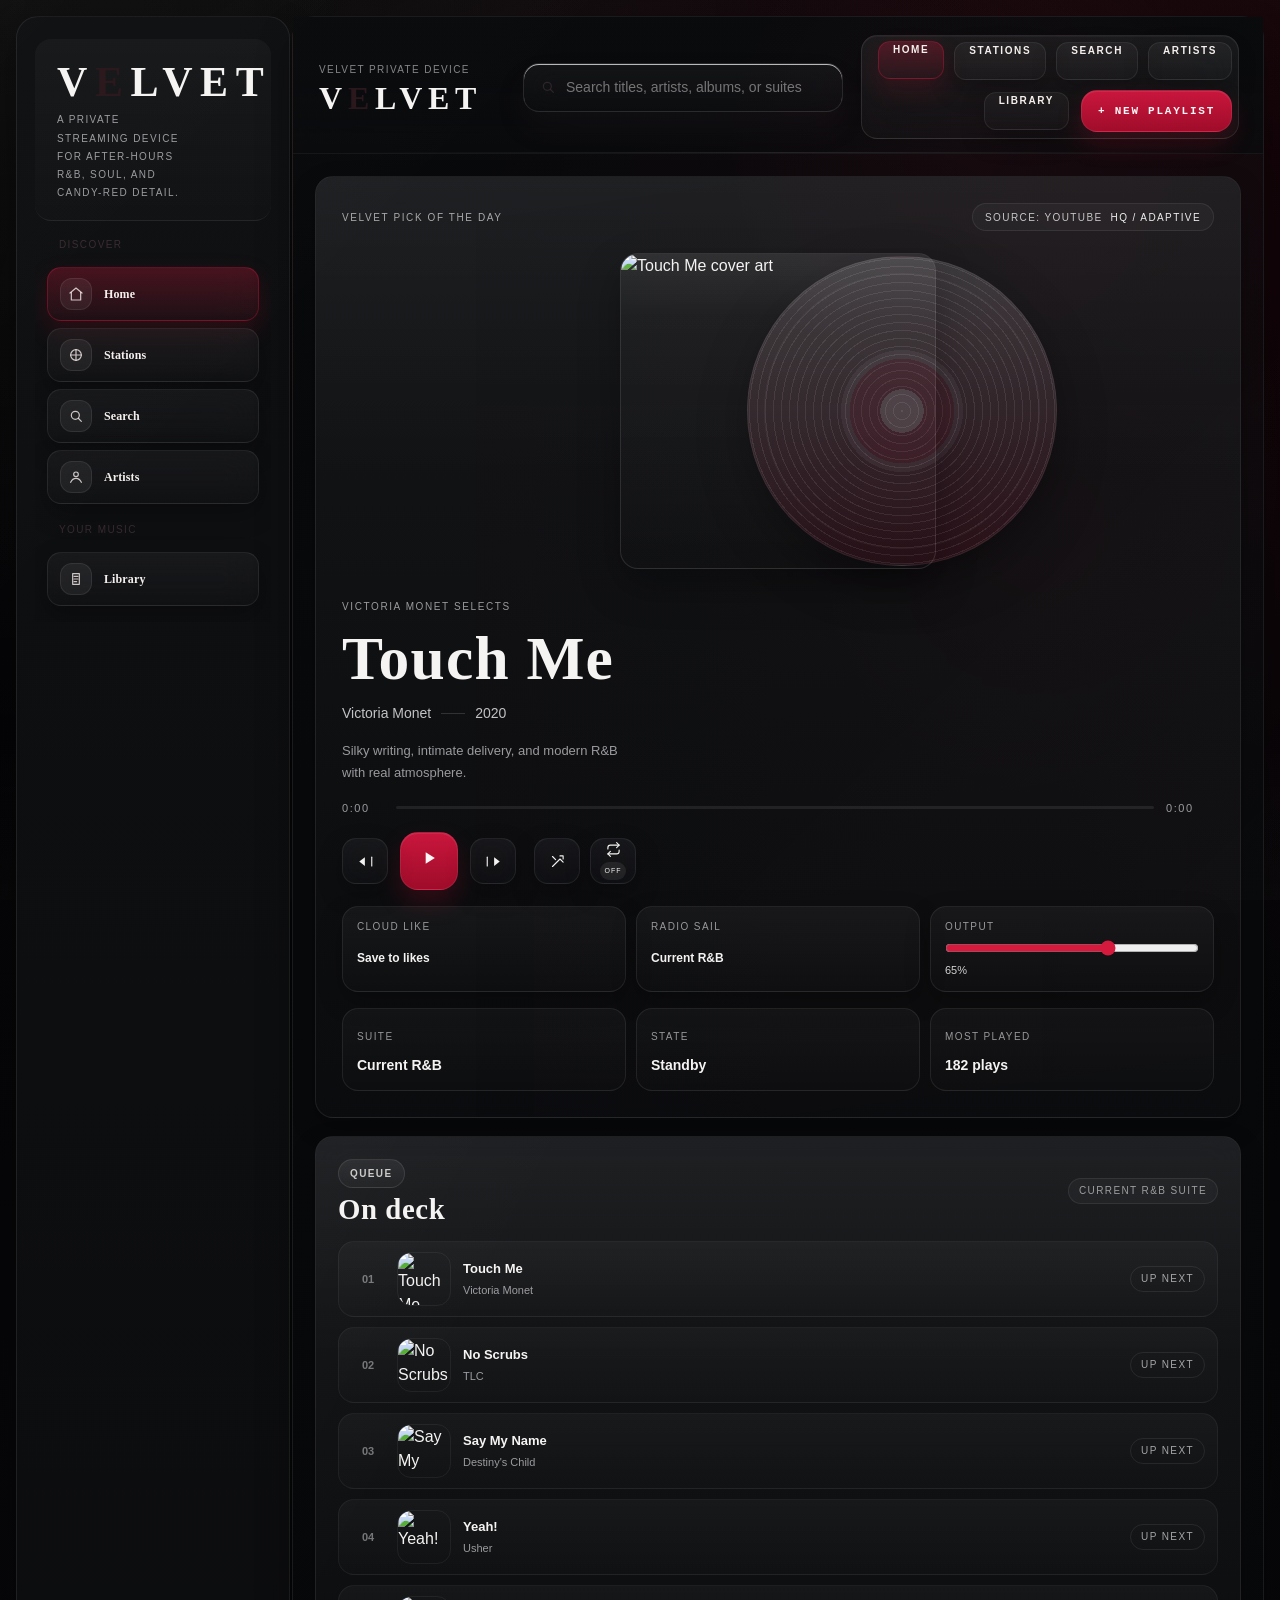
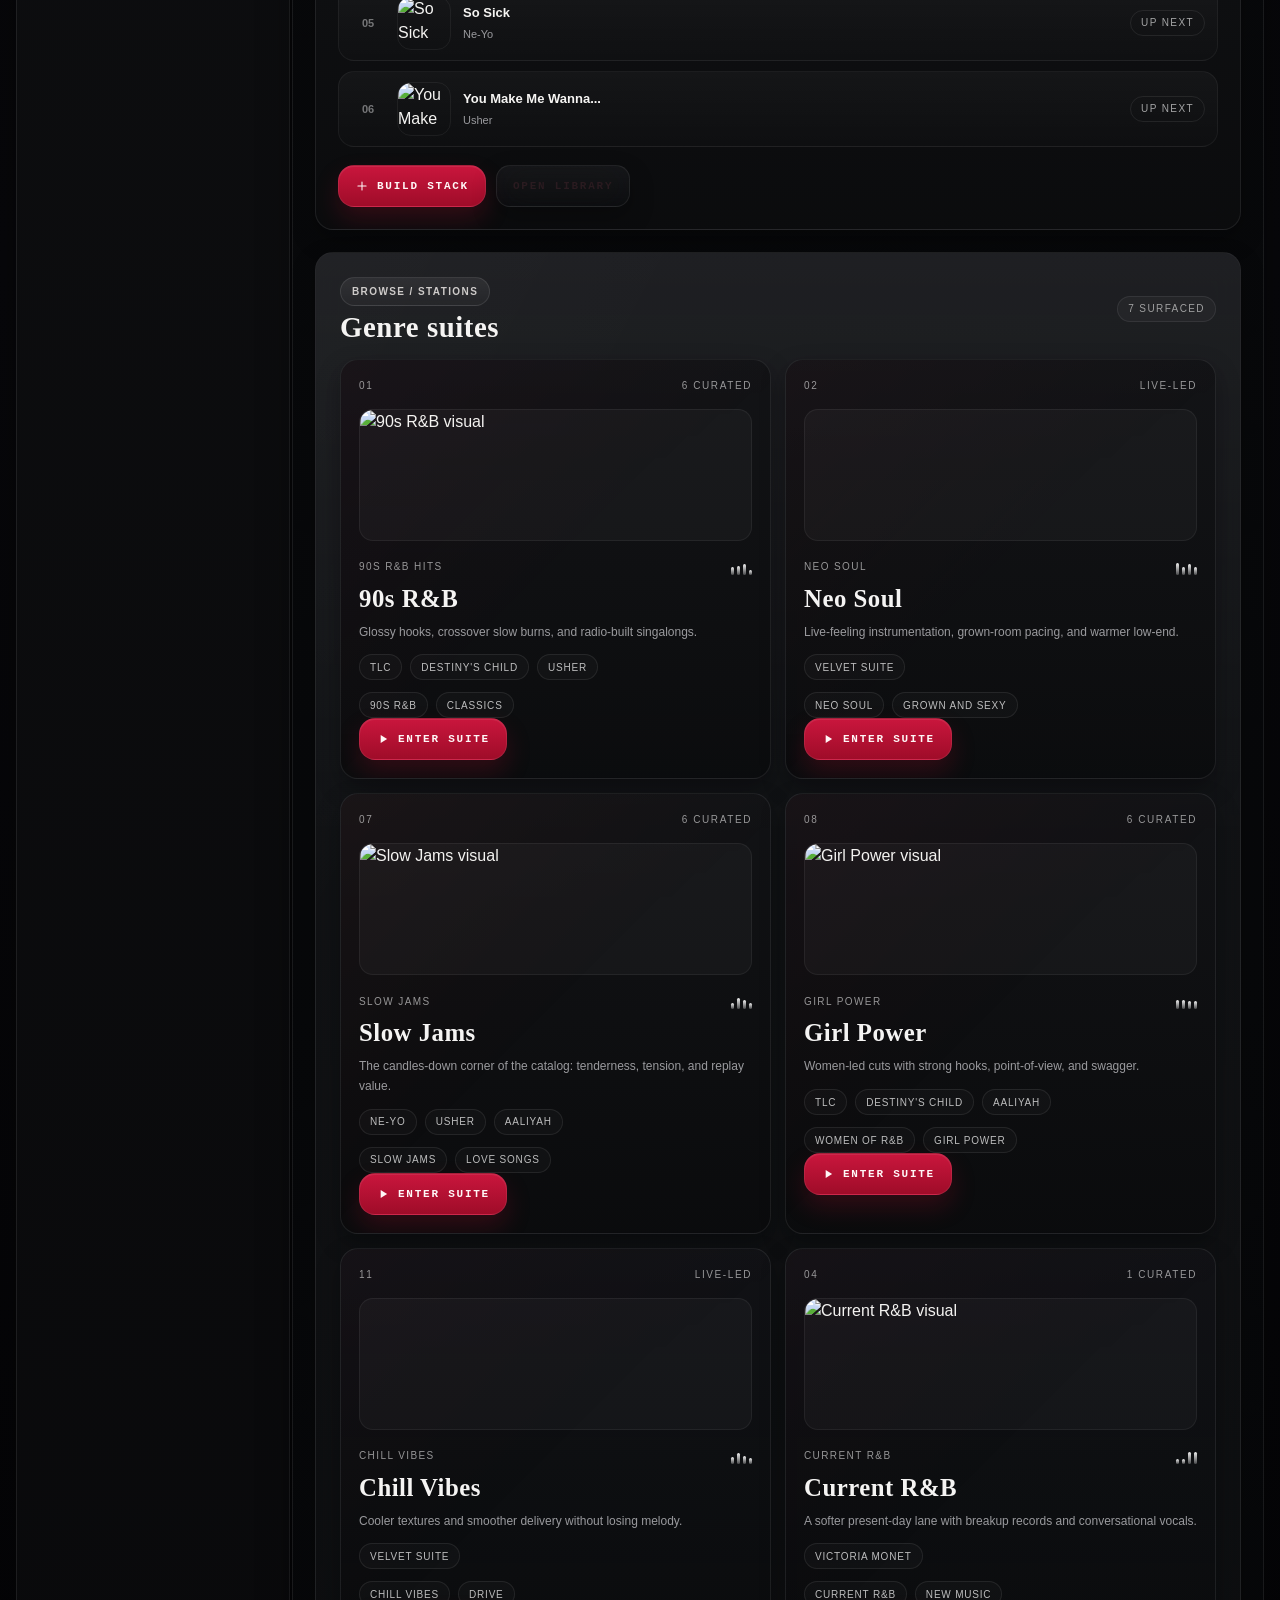
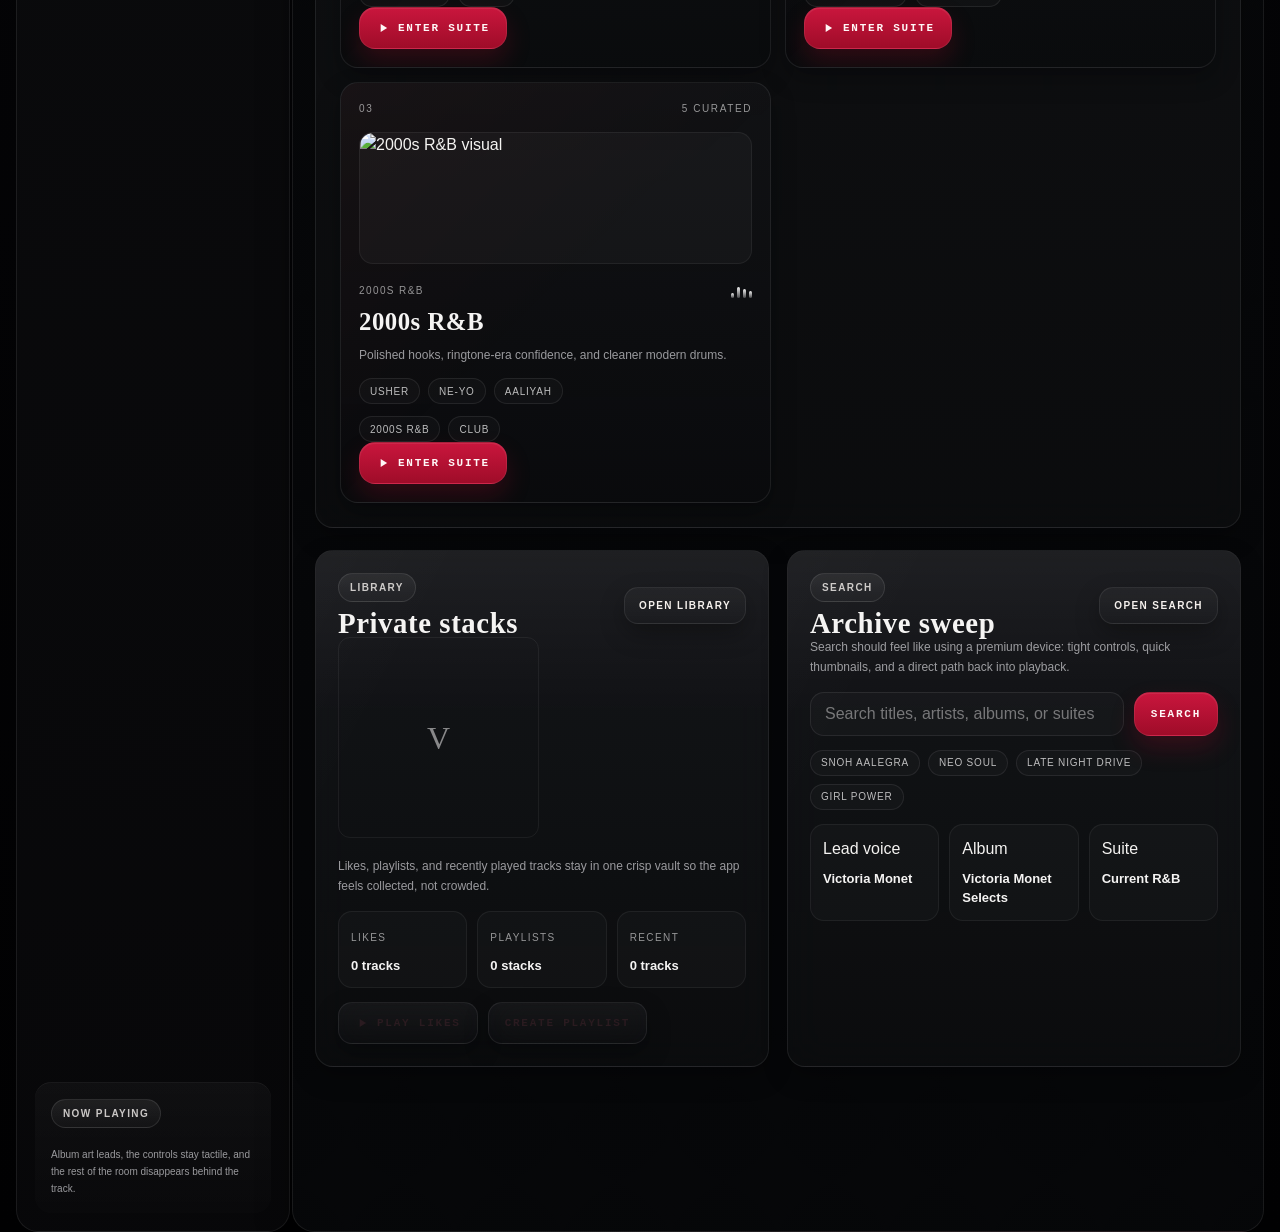
==== commit dda06db1: "Harden Velvet client rendering and API handling" ====
--- a/index.html
+++ b/index.html
@@ -3,6 +3,7 @@
 <head>
   <meta charset="UTF-8">
   <meta name="viewport" content="width=device-width, initial-scale=1.0">
+  <meta http-equiv="Content-Security-Policy" content="default-src 'self'; script-src 'self' https://www.youtube.com https://www.youtube-nocookie.com https://apis.google.com; style-src 'self' 'unsafe-inline' https://fonts.googleapis.com; font-src 'self' https://fonts.gstatic.com data:; img-src 'self' data: https: file:; connect-src 'self' https://www.youtube.com https://www.googleapis.com; frame-src https://www.youtube.com https://www.youtube-nocookie.com; object-src 'none'; base-uri 'self'; frame-ancestors 'none';">
   <title>Velvet | Home</title>
   <meta name="description" content="Velvet home view with a perspective-driven listening room for after-hours R&amp;B and soul.">
   <link rel="stylesheet" href="assets/css/tokens.css">
--- a/assets/css/nano-redesign.css
+++ b/assets/css/nano-redesign.css
@@ -1718,3 +1718,927 @@
   stroke-linejoin: round;
 }
 
+/* ===== VERIFICATION FIXES: HEADER / STATIONS / ARTISTS ===== */
+.page-velvet .topbar-search {
+  flex: 1 1 620px;
+  max-width: 700px;
+  min-width: 320px;
+}
+
+.page-velvet .topbar-search input {
+  font-size: 14px;
+}
+
+.page-stations .station-player-panel {
+  overflow: hidden;
+}
+
+.page-stations .station-player-shell {
+  display: grid;
+  grid-template-columns: minmax(0, 1.04fr) minmax(320px, 0.96fr);
+  gap: 20px;
+  padding: 0;
+  border: 0;
+  background: transparent;
+  box-shadow: none;
+  overflow: visible;
+}
+
+.page-stations .station-player-main,
+.page-stations .station-player-side {
+  min-width: 0;
+  align-self: stretch;
+}
+
+.page-stations .station-player-side {
+  padding-left: 0;
+}
+
+.page-stations .station-player-art-shell {
+  background: linear-gradient(180deg, rgba(255, 255, 255, 0.04), rgba(255, 255, 255, 0.02));
+}
+
+.page-stations .station-player-track-title,
+.page-stations .station-player-track-copy {
+  max-width: none;
+}
+
+.page-stations .station-queue-panel {
+  position: relative;
+  z-index: 1;
+  margin: 0;
+  min-height: 100%;
+  padding: 18px;
+  border: 1px solid rgba(255, 255, 255, 0.08);
+  border-radius: 18px;
+  background: linear-gradient(180deg, rgba(17, 18, 21, 0.92), rgba(10, 11, 13, 0.9));
+  box-shadow: var(--nano-shadow-tight);
+  overflow: hidden;
+}
+
+.page-stations .station-song-scroll,
+.page-stations .station-song-scroll--chamber {
+  max-height: 540px;
+  padding-right: 4px;
+}
+
+.page-stations .station-song-list .song-row {
+  background: linear-gradient(180deg, rgba(255, 255, 255, 0.04), rgba(255, 255, 255, 0.018));
+  border-color: rgba(255, 255, 255, 0.08);
+}
+
+.page-stations .station-song-list .song-row:hover {
+  background: linear-gradient(180deg, rgba(255, 255, 255, 0.06), rgba(255, 255, 255, 0.024));
+  border-color: rgba(255, 255, 255, 0.14);
+}
+
+.page-stations .stations-browser-panel {
+  background: linear-gradient(180deg, rgba(15, 16, 19, 0.88), rgba(9, 10, 12, 0.84));
+}
+
+.page-stations .station-list-item {
+  background: linear-gradient(180deg, rgba(255, 255, 255, 0.045), rgba(255, 255, 255, 0.015));
+  border-color: rgba(255, 255, 255, 0.08);
+  box-shadow: none;
+}
+
+.page-stations .station-list-preview-row {
+  background: rgba(8, 9, 11, 0.82);
+}
+
+.page-artists .artists-gallery-page {
+  overflow-x: clip;
+}
+
+.page-artists .artists-gallery-shell {
+  min-height: auto;
+  padding: 24px;
+  overflow: hidden;
+  background:
+    radial-gradient(circle at 78% 18%, rgba(255, 255, 255, 0.06), transparent 16%),
+    radial-gradient(circle at 12% 18%, rgba(169, 13, 42, 0.08), transparent 24%),
+    linear-gradient(180deg, rgba(17, 18, 21, 0.94), rgba(10, 11, 13, 0.96));
+}
+
+.page-artists .artists-gallery-shell::before {
+  inset: -10%;
+  opacity: 0.08;
+  filter: blur(56px) saturate(1.04);
+}
+
+.page-artists .artists-gallery-body {
+  grid-template-columns: 280px minmax(0, 1fr);
+  gap: 22px;
+  align-items: start;
+  overflow: hidden;
+}
+
+.page-artists .artists-gallery-rail {
+  align-self: stretch;
+  min-height: auto;
+  margin: 0;
+  padding: 20px;
+  border-radius: 18px;
+  background: linear-gradient(180deg, rgba(18, 19, 22, 0.88), rgba(12, 13, 16, 0.84));
+  box-shadow: var(--nano-shadow-tight);
+}
+
+.page-artists .artist-rail-list {
+  max-height: 540px;
+  overflow: auto;
+  padding-right: 4px;
+}
+
+.page-artists .artists-gallery-stage {
+  min-width: 0;
+  padding: 0;
+}
+
+.page-artists .artists-gallery-main {
+  display: grid;
+  grid-template-columns: minmax(0, 0.9fr) minmax(340px, 1.1fr);
+  gap: 20px;
+  align-items: center;
+  padding-bottom: 0;
+}
+
+.page-artists .artist-stage-copy {
+  margin: 0;
+  padding: 24px;
+  border-radius: 18px;
+  background: linear-gradient(180deg, rgba(18, 19, 22, 0.84), rgba(11, 12, 14, 0.76));
+  box-shadow: var(--nano-shadow-tight);
+}
+
+.page-artists .artist-stage-line {
+  max-width: 30ch;
+}
+
+.page-artists .artist-stage-nearby-chip,
+.page-artists .artist-stage-lane,
+.page-artists .alpha-btn,
+.page-artists .artist-rotation-card,
+.page-artists .artist-rail-feature {
+  background: linear-gradient(180deg, rgba(255, 255, 255, 0.045), rgba(255, 255, 255, 0.018));
+}
+
+.page-artists .artist-stage-visual-wrap {
+  justify-content: center;
+  align-items: center;
+  padding: 0;
+}
+
+.page-artists .artist-stage-visual-wrap::before {
+  inset: 12% 10%;
+  opacity: 0.1;
+  filter: blur(60px) saturate(1.02);
+}
+
+.page-artists .artist-stage-visual-frame {
+  width: min(100%, 520px);
+  min-height: auto;
+  aspect-ratio: 1 / 1.08;
+  transform: none;
+  border-radius: 20px;
+  background: linear-gradient(180deg, rgba(13, 14, 17, 0.92), rgba(8, 9, 11, 0.96));
+  box-shadow: var(--nano-shadow-hero);
+}
+
+.page-artists .artist-stage-image {
+  object-position: center 18%;
+}
+
+.page-artists .artist-stage-fallback {
+  background:
+    radial-gradient(circle at 28% 24%, rgba(255, 255, 255, 0.14), transparent 28%),
+    linear-gradient(180deg, rgba(17, 18, 21, 0.92), rgba(10, 11, 13, 0.96)),
+    var(--artist-gallery-gradient, linear-gradient(135deg, #17121a, #43253c));
+}
+
+.page-artists .artist-stage-floating-card {
+  right: 18px;
+  bottom: 18px;
+  min-width: 0;
+  max-width: 260px;
+  padding: 14px 16px;
+  border-radius: 16px;
+  background: rgba(12, 13, 15, 0.84);
+  box-shadow: var(--nano-shadow-tight);
+}
+
+.page-artists .artist-rotation-band {
+  margin-top: 18px;
+  padding: 24px;
+  border-radius: 18px;
+  background: linear-gradient(180deg, rgba(15, 16, 18, 0.84), rgba(9, 10, 12, 0.78));
+  box-shadow: inset 0 1px 0 rgba(255, 255, 255, 0.03);
+}
+
+.page-artists .artist-rotation-strip {
+  grid-template-columns: repeat(4, minmax(0, 1fr));
+  gap: 14px;
+}
+
+@media (max-width: 1340px) {
+  .page-stations .station-player-shell,
+  .page-artists .artists-gallery-main {
+    grid-template-columns: 1fr;
+  }
+
+  .page-artists .artist-stage-visual-frame {
+    width: 100%;
+  }
+}
+
+@media (max-width: 1080px) {
+  .page-velvet .topbar-search {
+    min-width: 0;
+    max-width: none;
+    flex-basis: 100%;
+  }
+}
+
+@media (max-width: 720px) {
+  .page-stations .station-list-item,
+  .page-artists .artist-stage-nearby-row,
+  .page-artists .artist-rotation-strip {
+    grid-template-columns: 1fr;
+  }
+
+  .page-stations .station-player-panel,
+  .page-artists .artists-gallery-shell {
+    padding: 18px;
+  }
+
+  .page-artists .artist-stage-floating-card {
+    position: static;
+    max-width: none;
+    margin-top: 12px;
+  }
+}
+.page-stations .station-player-shell {
+  grid-template-columns: 1fr;
+}
+
+.page-stations .station-player-main {
+  grid-template-columns: minmax(240px, 0.82fr) minmax(0, 1fr);
+  gap: 20px;
+  align-items: center;
+}
+
+.page-stations .station-player-now {
+  min-width: 0;
+}
+
+.page-stations .station-player-side {
+  margin-top: 4px;
+}
+
+.page-artists .artist-rail-feature-thumb span {
+  opacity: 0;
+  transition: opacity 0.18s ease;
+}
+
+.page-artists .artist-rail-feature-thumb.is-fallback span {
+  opacity: 1;
+}
+
+.page-artists .artist-rail-feature-thumb.is-fallback img {
+  display: none;
+}
+
+/* ===== STATIONS PASS: FULL-WIDTH CHAMBER + LIVE QUEUE ===== */
+.page-stations .stations-layout {
+  grid-template-columns: minmax(0, 1fr);
+}
+
+.page-stations .station-player-panel {
+  width: 100%;
+}
+
+.page-stations .station-player-shell {
+  grid-template-columns: minmax(0, 1fr) minmax(340px, 0.78fr);
+  gap: 22px;
+  align-items: start;
+}
+
+.page-stations .station-player-main {
+  grid-template-columns: minmax(220px, 0.82fr) minmax(0, 1fr);
+  gap: 22px;
+  align-items: center;
+}
+
+.page-stations .station-player-copy-wrap {
+  display: grid;
+  gap: 14px;
+}
+
+.page-stations .station-player-copy {
+  max-width: 52ch;
+}
+
+.page-stations .station-player-signal-strip {
+  display: grid;
+  grid-template-columns: repeat(3, minmax(0, 1fr));
+  gap: 10px;
+}
+
+.page-stations .station-player-metric-card {
+  display: grid;
+  gap: 6px;
+  min-width: 0;
+  padding: 12px 14px;
+  border: 1px solid rgba(255, 255, 255, 0.08);
+  border-radius: 14px;
+  background: linear-gradient(180deg, rgba(255, 255, 255, 0.035), rgba(255, 255, 255, 0.014));
+}
+
+.page-stations .station-player-metric-card span {
+  font-family: "Montserrat", sans-serif;
+  font-size: 10px;
+  font-weight: 600;
+  letter-spacing: 0.14em;
+  text-transform: uppercase;
+  color: rgba(214, 214, 218, 0.58);
+}
+
+.page-stations .station-player-metric-card strong {
+  font-family: "Cormorant Garamond", serif;
+  font-size: 1.45rem;
+  line-height: 0.92;
+  color: var(--nano-text);
+  white-space: nowrap;
+  overflow: hidden;
+  text-overflow: ellipsis;
+}
+
+.page-stations .station-player-metric-card small {
+  color: var(--nano-muted);
+  font-size: 11px;
+  line-height: 1.45;
+}
+
+.page-stations .station-player-now {
+  display: grid;
+  gap: 14px;
+}
+
+.page-stations .station-player-track-title {
+  font-size: clamp(2.1rem, 4vw, 3.3rem);
+  line-height: 0.92;
+}
+
+.page-stations .station-player-action-row {
+  align-items: center;
+}
+
+.page-stations .station-player-action-row .btn,
+.page-stations .station-player-utility-row .btn {
+  min-height: 44px;
+}
+
+.page-stations .station-player-subline {
+  max-width: 32ch;
+  color: rgba(214, 214, 218, 0.62);
+  line-height: 1.6;
+}
+
+.page-stations .station-queue-panel {
+  min-height: 540px;
+}
+
+.page-stations .station-song-row {
+  grid-template-columns: 38px 52px minmax(0, 1fr) auto 40px 40px;
+  gap: 12px;
+}
+
+.page-stations .station-song-row.is-current {
+  border-color: rgba(214, 26, 62, 0.28);
+  background: linear-gradient(180deg, rgba(214, 26, 62, 0.12), rgba(255, 255, 255, 0.02));
+  box-shadow: inset 0 0 0 1px rgba(214, 26, 62, 0.14);
+}
+
+.page-stations .station-song-status {
+  display: flex;
+  justify-content: flex-end;
+}
+
+.page-stations .station-song-pill {
+  display: inline-flex;
+  align-items: center;
+  gap: 6px;
+  min-height: 28px;
+  padding: 0 10px;
+  border: 1px solid rgba(255, 255, 255, 0.08);
+  border-radius: 999px;
+  font-size: 10px;
+  font-weight: 700;
+  letter-spacing: 0.12em;
+  text-transform: uppercase;
+  color: rgba(214, 214, 218, 0.62);
+  background: rgba(255, 255, 255, 0.03);
+}
+
+.page-stations .station-song-pill.is-live {
+  color: #fff1f3;
+  border-color: rgba(214, 26, 62, 0.24);
+  background: rgba(214, 26, 62, 0.12);
+}
+
+.page-stations .station-song-pill i {
+  display: block;
+  width: 2px;
+  border-radius: 999px;
+  background: currentColor;
+  animation: nanoEq 1s ease-in-out infinite;
+  transform-origin: center bottom;
+}
+
+.page-stations .station-song-pill i:nth-child(1) {
+  height: 6px;
+}
+
+.page-stations .station-song-pill i:nth-child(2) {
+  height: 11px;
+  animation-delay: -0.2s;
+}
+
+.page-stations .station-song-pill i:nth-child(3) {
+  height: 8px;
+  animation-delay: -0.38s;
+}
+
+.page-stations .stations-atlas-section {
+  margin-top: 18px;
+}
+
+@media (max-width: 1340px) {
+  .page-stations .station-player-shell,
+  .page-stations .station-player-main {
+    grid-template-columns: 1fr;
+  }
+
+  .page-stations .station-queue-panel {
+    min-height: 0;
+  }
+}
+
+@media (max-width: 900px) {
+  .page-stations .station-player-signal-strip {
+    grid-template-columns: 1fr;
+  }
+
+  .page-stations .station-song-row {
+    grid-template-columns: 38px 52px minmax(0, 1fr) 40px 40px;
+  }
+
+  .page-stations .station-song-status {
+    display: none;
+  }
+}
+.page-stations .station-song-pill.is-focus {
+  color: rgba(255, 241, 243, 0.92);
+  border-color: rgba(255, 255, 255, 0.12);
+  background: rgba(255, 255, 255, 0.07);
+}
+
+/* ===== ARTISTS PASS: FEATURED VOICE STAGE + ARTWORK FALLBACK ===== */
+.page-artists .artists-gallery-main {
+  grid-template-columns: minmax(300px, 0.8fr) minmax(420px, 1.2fr);
+  gap: 26px;
+  align-items: stretch;
+}
+
+.page-artists .artist-stage-copy {
+  display: grid;
+  gap: 18px;
+  padding: 28px;
+  border: 1px solid rgba(255, 255, 255, 0.06);
+  background:
+    linear-gradient(180deg, rgba(20, 21, 24, 0.9), rgba(11, 12, 14, 0.82)),
+    radial-gradient(circle at top left, rgba(185, 27, 58, 0.08), transparent 38%);
+}
+
+.page-artists .artist-stage-name {
+  font-size: clamp(3.3rem, 5vw, 5rem);
+  line-height: 0.9;
+  letter-spacing: -0.04em;
+}
+
+.page-artists .artist-stage-line {
+  max-width: 28ch;
+  margin: 0;
+  color: rgba(236, 231, 235, 0.62);
+  font-size: 1.02rem;
+  line-height: 1.6;
+}
+
+.page-artists .artist-stage-tags .mini-tag {
+  color: rgba(243, 238, 241, 0.84);
+  border-color: rgba(255, 255, 255, 0.08);
+  background: rgba(255, 255, 255, 0.035);
+}
+
+.page-artists .artist-stage-stat span,
+.page-artists .artist-stage-nearby .panel-kicker {
+  color: rgba(214, 214, 218, 0.52);
+}
+
+.page-artists .artist-stage-stat strong {
+  color: rgba(248, 242, 246, 0.9);
+}
+
+.page-artists .artist-stage-actions {
+  gap: 12px;
+}
+
+.page-artists .artist-stage-actions .btn {
+  min-height: 46px;
+}
+
+.page-artists .artist-stage-nearby-row {
+  display: grid;
+  grid-template-columns: repeat(2, minmax(0, 1fr));
+  gap: 12px;
+}
+
+.page-artists .artist-stage-nearby-chip {
+  min-height: 74px;
+  padding: 14px 16px;
+  justify-content: start;
+  align-content: center;
+  border-color: rgba(255, 255, 255, 0.07);
+}
+
+.page-artists .artist-stage-nearby-chip span {
+  color: rgba(244, 239, 242, 0.88);
+}
+
+.page-artists .artist-stage-nearby-chip small {
+  color: rgba(214, 214, 218, 0.56);
+}
+
+.page-artists .artist-stage-visual-wrap {
+  position: relative;
+  display: flex;
+  min-width: 0;
+  min-height: 100%;
+  align-items: stretch;
+}
+
+.page-artists .artist-stage-visual-wrap::before {
+  inset: 8% 12%;
+  opacity: 0.2;
+  filter: blur(90px) saturate(1.04);
+}
+
+.page-artists .artist-stage-visual-frame {
+  position: relative;
+  display: grid;
+  align-items: end;
+  width: 100%;
+  min-height: 640px;
+  padding: 28px;
+  overflow: hidden;
+  border: 1px solid rgba(255, 255, 255, 0.06);
+  background:
+    radial-gradient(circle at 70% 22%, rgba(255, 255, 255, 0.09), transparent 18%),
+    linear-gradient(180deg, rgba(13, 14, 17, 0.92), rgba(8, 9, 11, 0.97));
+  box-shadow: var(--nano-shadow-hero);
+}
+
+.page-artists .artist-stage-image {
+  position: absolute;
+  inset: 0;
+  width: 100%;
+  height: 100%;
+  object-fit: cover;
+  object-position: center 18%;
+  opacity: 0.78;
+  filter: saturate(0.92) contrast(1.04);
+}
+
+.page-artists .artist-stage-fallback {
+  position: absolute;
+  inset: 0;
+  display: grid;
+  place-items: center;
+  font-family: "Cormorant Garamond", serif;
+  font-size: clamp(5rem, 12vw, 9rem);
+  color: rgba(247, 236, 241, 0.84);
+  background:
+    radial-gradient(circle at 28% 22%, rgba(255, 255, 255, 0.14), transparent 22%),
+    radial-gradient(circle at 72% 30%, rgba(185, 27, 58, 0.12), transparent 30%),
+    linear-gradient(135deg, rgba(36, 19, 34, 0.92), rgba(10, 11, 14, 0.98)),
+    var(--artist-gallery-gradient, linear-gradient(135deg, #17121a, #43253c));
+}
+
+.page-artists .artist-stage-visual-frame:not(.is-image-missing) .artist-stage-fallback {
+  opacity: 0.16;
+}
+
+.page-artists .artist-stage-visual-glass {
+  position: absolute;
+  inset: 0;
+  background:
+    linear-gradient(180deg, rgba(7, 8, 10, 0.02), rgba(7, 8, 10, 0.22) 42%, rgba(7, 8, 10, 0.6) 100%),
+    linear-gradient(90deg, rgba(7, 8, 10, 0.22), transparent 24%, transparent 78%, rgba(7, 8, 10, 0.18));
+  pointer-events: none;
+}
+
+.page-artists .artist-stage-orbit {
+  position: absolute;
+  border-radius: 999px;
+  background: radial-gradient(circle, rgba(255, 255, 255, 0.22), rgba(255, 255, 255, 0.03) 62%, transparent 74%);
+  filter: blur(2px);
+  pointer-events: none;
+}
+
+.page-artists .artist-stage-orbit--halo {
+  top: 12%;
+  right: 12%;
+  width: 124px;
+  height: 124px;
+  opacity: 0.58;
+}
+
+.page-artists .artist-stage-orbit--side {
+  right: 6%;
+  bottom: 26%;
+  width: 86px;
+  height: 86px;
+  opacity: 0.34;
+}
+
+.page-artists .artist-stage-cover-stack {
+  position: relative;
+  z-index: 3;
+  display: grid;
+  gap: 12px;
+  width: min(288px, 58%);
+}
+
+.page-artists .artist-stage-vignette {
+  display: grid;
+  grid-template-columns: 58px minmax(0, 1fr);
+  gap: 12px;
+  align-items: center;
+  min-height: 82px;
+  padding: 12px 14px;
+  border: 1px solid rgba(255, 255, 255, 0.08);
+  border-radius: 18px;
+  background: linear-gradient(180deg, rgba(255, 255, 255, 0.08), rgba(255, 255, 255, 0.028));
+  backdrop-filter: blur(18px);
+  box-shadow: 0 14px 30px rgba(0, 0, 0, 0.18);
+  text-align: left;
+  transition: transform 0.2s ease, border-color 0.2s ease, background 0.2s ease;
+}
+
+.page-artists .artist-stage-vignette:hover,
+.page-artists .artist-stage-vignette:focus-visible {
+  transform: translateX(4px);
+  border-color: rgba(214, 26, 62, 0.22);
+  background: linear-gradient(180deg, rgba(214, 26, 62, 0.1), rgba(255, 255, 255, 0.04));
+}
+
+.page-artists .artist-stage-vignette.is-primary {
+  transform: translateX(18px);
+}
+
+.page-artists .artist-stage-vignette.is-primary:hover,
+.page-artists .artist-stage-vignette.is-primary:focus-visible {
+  transform: translateX(22px);
+}
+
+.page-artists .artist-stage-vignette-art {
+  position: relative;
+  width: 58px;
+  height: 58px;
+  overflow: hidden;
+  border: 1px solid rgba(255, 255, 255, 0.08);
+  border-radius: 16px;
+  background: rgba(10, 11, 13, 0.72);
+}
+
+.page-artists .artist-stage-vignette-art img,
+.page-artists .artist-stage-signal-thumb img {
+  width: 100%;
+  height: 100%;
+  object-fit: cover;
+}
+
+.page-artists .artist-stage-vignette-art span,
+.page-artists .artist-stage-signal-thumb span {
+  display: grid;
+  width: 100%;
+  height: 100%;
+  place-items: center;
+  color: rgba(247, 236, 241, 0.86);
+  font-family: "Cormorant Garamond", serif;
+  font-size: 1.8rem;
+}
+
+.page-artists .artist-stage-vignette-copy {
+  display: grid;
+  gap: 4px;
+  min-width: 0;
+}
+
+.page-artists .artist-stage-vignette-copy strong,
+.page-artists .artist-stage-signal-copy strong {
+  color: rgba(247, 241, 245, 0.9);
+  font-size: 0.98rem;
+  line-height: 1.2;
+}
+
+.page-artists .artist-stage-vignette-copy small,
+.page-artists .artist-stage-signal-copy small {
+  color: rgba(214, 214, 218, 0.62);
+  font-size: 0.78rem;
+  line-height: 1.4;
+}
+
+.page-artists .artist-stage-signal-card {
+  position: absolute;
+  top: 24px;
+  right: 24px;
+  z-index: 4;
+  display: grid;
+  grid-template-columns: 64px minmax(0, 1fr);
+  gap: 12px;
+  align-items: center;
+  width: min(264px, 46%);
+  min-height: 92px;
+  padding: 14px;
+  border: 1px solid rgba(255, 255, 255, 0.08);
+  border-radius: 18px;
+  background: linear-gradient(180deg, rgba(10, 11, 13, 0.82), rgba(16, 17, 21, 0.62));
+  backdrop-filter: blur(18px);
+  box-shadow: var(--nano-shadow-tight);
+}
+
+.page-artists .artist-stage-signal-thumb {
+  width: 64px;
+  height: 64px;
+  overflow: hidden;
+  border: 1px solid rgba(255, 255, 255, 0.08);
+  border-radius: 16px;
+  background: rgba(255, 255, 255, 0.04);
+}
+
+.page-artists .artist-stage-signal-copy {
+  display: grid;
+  gap: 5px;
+  min-width: 0;
+}
+
+.page-artists .artist-stage-floating-card {
+  right: 22px;
+  bottom: 22px;
+  z-index: 4;
+  max-width: 256px;
+  border: 1px solid rgba(255, 255, 255, 0.08);
+  background: linear-gradient(180deg, rgba(14, 15, 17, 0.84), rgba(9, 10, 12, 0.8));
+  backdrop-filter: blur(18px);
+}
+
+.page-artists .artist-rotation-band {
+  margin-top: 22px;
+  padding: 22px;
+  border: 1px solid rgba(255, 255, 255, 0.05);
+  background: linear-gradient(180deg, rgba(13, 14, 17, 0.78), rgba(8, 9, 11, 0.7));
+}
+
+.page-artists .artist-rotation-head {
+  gap: 12px;
+}
+
+.page-artists .artist-rotation-strip {
+  grid-template-columns: repeat(4, minmax(0, 1fr));
+  gap: 16px;
+}
+
+.page-artists .artist-rotation-card {
+  min-height: 210px;
+  border-color: rgba(255, 255, 255, 0.06);
+  background: linear-gradient(180deg, rgba(255, 255, 255, 0.04), rgba(255, 255, 255, 0.018));
+}
+
+.page-artists .artist-rotation-card.is-current {
+  border-color: rgba(214, 26, 62, 0.24);
+  box-shadow: inset 0 0 0 1px rgba(214, 26, 62, 0.14), 0 18px 28px rgba(0, 0, 0, 0.16);
+}
+
+.page-artists .artist-rotation-card.is-current .artist-rotation-order {
+  color: rgba(255, 241, 243, 0.94);
+  background: rgba(214, 26, 62, 0.2);
+}
+
+@media (max-width: 1340px) {
+  .page-artists .artists-gallery-main {
+    grid-template-columns: 1fr;
+  }
+
+  .page-artists .artist-stage-visual-frame {
+    min-height: 560px;
+  }
+}
+
+@media (max-width: 900px) {
+  .page-artists .artist-stage-nearby-row,
+  .page-artists .artist-rotation-strip {
+    grid-template-columns: 1fr;
+  }
+
+  .page-artists .artist-stage-signal-card {
+    width: min(240px, 52%);
+  }
+}
+
+@media (max-width: 720px) {
+  .page-artists .artist-stage-copy {
+    padding: 22px;
+  }
+
+  .page-artists .artist-stage-name {
+    font-size: clamp(2.7rem, 12vw, 3.8rem);
+  }
+
+  .page-artists .artist-stage-visual-frame {
+    min-height: 520px;
+    padding: 20px;
+  }
+
+  .page-artists .artist-stage-cover-stack {
+    width: 100%;
+  }
+
+  .page-artists .artist-stage-vignette,
+  .page-artists .artist-stage-vignette.is-primary,
+  .page-artists .artist-stage-vignette:hover,
+  .page-artists .artist-stage-vignette:focus-visible,
+  .page-artists .artist-stage-vignette.is-primary:hover,
+  .page-artists .artist-stage-vignette.is-primary:focus-visible {
+    transform: none;
+  }
+
+  .page-artists .artist-stage-signal-card,
+  .page-artists .artist-stage-floating-card {
+    position: static;
+    width: 100%;
+    max-width: none;
+    margin-top: 12px;
+  }
+
+  .page-artists .artist-stage-orbit--halo,
+  .page-artists .artist-stage-orbit--side {
+    display: none;
+  }
+}
+.page-artists .artist-stage-vignette-art span,
+.page-artists .artist-stage-signal-thumb span {
+  opacity: 0;
+  transition: opacity 0.18s ease;
+}
+
+.page-artists .artist-stage-vignette-art.is-fallback span,
+.page-artists .artist-stage-signal-thumb.is-fallback span,
+.page-artists .artist-stage-vignette.is-empty .artist-stage-vignette-art span {
+  opacity: 1;
+}
+
+.page-artists .artist-stage-vignette-art.is-fallback img,
+.page-artists .artist-stage-signal-thumb.is-fallback img {
+  display: none;
+}
+.page-artists .artist-stage-vignette-art,
+.page-artists .artist-stage-signal-thumb {
+  position: relative;
+}
+
+.page-artists .artist-stage-vignette-art img,
+.page-artists .artist-stage-signal-thumb img,
+.page-artists .artist-stage-vignette-art span,
+.page-artists .artist-stage-signal-thumb span {
+  position: absolute;
+  inset: 0;
+}
+
+.page-artists .artist-stage-vignette-art span,
+.page-artists .artist-stage-signal-thumb span {
+  opacity: 1;
+  background: linear-gradient(135deg, rgba(48, 20, 34, 0.92), rgba(16, 17, 21, 0.98));
+}
+.page-artists .artist-stage-vignette-art em {
+  position: absolute;
+  right: 7px;
+  bottom: 6px;
+  z-index: 2;
+  color: rgba(247, 236, 241, 0.58);
+  font-family: "Montserrat", sans-serif;
+  font-size: 0.58rem;
+  font-style: normal;
+  font-weight: 700;
+  letter-spacing: 0.14em;
+  text-transform: uppercase;
+}
